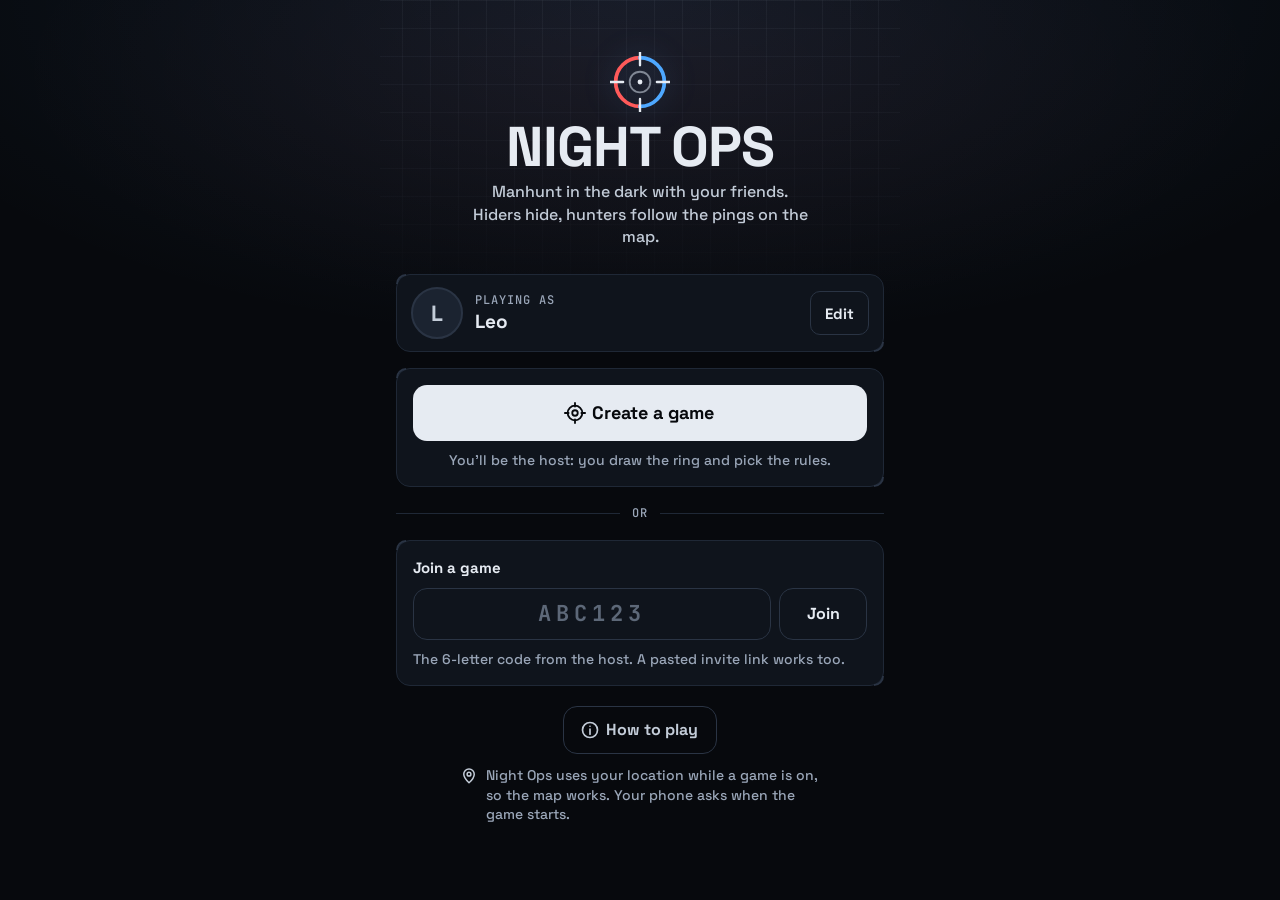
==== dev/preview.html @ f348c3eb "Night Ops: the website (first publish) Co-Authored-By: Claude Sonnet 5.5 <noreply@anthropic.com> Cla" ====
<!doctype html>
<html lang="en">
<head>
<meta charset="utf-8">
<meta http-equiv="Content-Security-Policy" content="default-src 'self'; script-src 'self'; style-src 'self'; img-src 'self' data: blob: https://tiles.openfreemap.org; connect-src 'self' https://*.supabase.co https://tiles.openfreemap.org; worker-src 'self' blob:; font-src 'self'; manifest-src 'self'; base-uri 'none'; form-action 'none'">
<meta name="viewport" content="width=device-width, initial-scale=1, viewport-fit=cover, interactive-widget=resizes-content">
<meta name="theme-color" content="#07090d">
<meta name="color-scheme" content="dark">
<meta name="format-detection" content="telephone=no">
<meta name="robots" content="noindex">
<title>Night Ops preview</title>
<link rel="icon" href="../icons/icon.svg" type="image/svg+xml">
<link rel="stylesheet" href="../vendor/maplibre-gl.css">
<link rel="stylesheet" href="../css/base.css">
<link rel="stylesheet" href="../css/home.css">
<link rel="stylesheet" href="../css/lobby.css">
<link rel="stylesheet" href="../css/ring.css">
<link rel="stylesheet" href="../css/game.css">
<link rel="stylesheet" href="../css/chat.css">
<link rel="stylesheet" href="../css/over.css">
<link rel="stylesheet" href="../css/map.css">
<script src="../config.js"></script>
<script src="../vendor/qrcode.js"></script>
<script type="module" src="preview.js"></script>
</head>
<body data-team="none">
<!-- Opens any screen with sample data and no server:
     preview.html?screen=game&as=hunter|hider|out&state=hunt|headstart|closing|paused|tagged|outside
     ?screen=lobby&host=1  ?screen=ring&host=1&ring=0  ?screen=reveal&as=hider  ?screen=over&as=hunter&state=hunters
     ?screen=home&code=WYKUSX   Add &tick=1 to make the clock run. -->
<div id="app"><p class="boot-line">Loading the preview...</p></div>
</body>
</html>
---- vendor/maplibre-gl.css ----
.maplibregl-map{font:12px/20px Helvetica Neue,Arial,Helvetica,sans-serif;overflow:hidden;position:relative;-webkit-tap-highlight-color:rgb(0 0 0/0);-webkit-touch-callout:none}.maplibregl-canvas{position:absolute;left:0;top:0}.maplibregl-map:fullscreen{width:100%;height:100%}.maplibregl-ctrl-group button.maplibregl-ctrl-compass{touch-action:none}.maplibregl-canvas-container.maplibregl-interactive,.maplibregl-ctrl-group button.maplibregl-ctrl-compass{cursor:grab;-webkit-user-select:none;-moz-user-select:none;user-select:none}.maplibregl-canvas-container.maplibregl-interactive.maplibregl-track-pointer{cursor:pointer}.maplibregl-canvas-container.maplibregl-interactive:active,.maplibregl-ctrl-group button.maplibregl-ctrl-compass:active{cursor:grabbing}.maplibregl-canvas-container.maplibregl-touch-zoom-rotate,.maplibregl-canvas-container.maplibregl-touch-zoom-rotate .maplibregl-canvas{touch-action:pan-x pan-y}.maplibregl-canvas-container.maplibregl-touch-drag-pan,.maplibregl-canvas-container.maplibregl-touch-drag-pan .maplibregl-canvas{touch-action:pinch-zoom}.maplibregl-canvas-container.maplibregl-touch-zoom-rotate.maplibregl-touch-drag-pan,.maplibregl-canvas-container.maplibregl-touch-zoom-rotate.maplibregl-touch-drag-pan .maplibregl-canvas{touch-action:none}.maplibregl-canvas-container.maplibregl-touch-drag-pan.maplibregl-cooperative-gestures,.maplibregl-canvas-container.maplibregl-touch-drag-pan.maplibregl-cooperative-gestures .maplibregl-canvas{touch-action:pan-x pan-y}.maplibregl-ctrl-bottom-left,.maplibregl-ctrl-bottom-right,.maplibregl-ctrl-top-left,.maplibregl-ctrl-top-right{position:absolute;pointer-events:none;z-index:2}.maplibregl-ctrl-top-left{top:0;left:0}.maplibregl-ctrl-top-right{top:0;right:0}.maplibregl-ctrl-bottom-left{bottom:0;left:0}.maplibregl-ctrl-bottom-right{right:0;bottom:0}.maplibregl-ctrl{clear:both;pointer-events:auto;transform:translate(0)}.maplibregl-ctrl-top-left .maplibregl-ctrl{margin:10px 0 0 10px;float:left}.maplibregl-ctrl-top-right .maplibregl-ctrl{margin:10px 10px 0 0;float:right}.maplibregl-ctrl-bottom-left .maplibregl-ctrl{margin:0 0 10px 10px;float:left}.maplibregl-ctrl-bottom-right .maplibregl-ctrl{margin:0 10px 10px 0;float:right}.maplibregl-ctrl-group{border-radius:4px;background:#fff}.maplibregl-ctrl-group:not(:empty){box-shadow:0 0 0 2px rgba(0,0,0,.1)}.maplibregl-ctrl-group button{width:29px;height:29px;display:block;padding:0;outline:none;border:0;box-sizing:border-box;background-color:transparent;cursor:pointer}.maplibregl-ctrl button{-webkit-user-select:none;-moz-user-select:none;user-select:none}.maplibregl-ctrl-group button+button{border-top:1px solid #ddd}.maplibregl-ctrl button .maplibregl-ctrl-icon{display:block;width:100%;height:100%;background-repeat:no-repeat;background-position:50%}@media(forced-colors:active){.maplibregl-ctrl-group:not(:empty){box-shadow:0 0 0 2px ButtonText}.maplibregl-ctrl-icon{background-color:transparent}.maplibregl-ctrl-group button+button{border-top:1px solid buttontext}}.maplibregl-ctrl button::-moz-focus-inner{border:0;padding:0}.maplibregl-ctrl-attrib-button:focus,.maplibregl-ctrl-group button:focus{box-shadow:0 0 2px 2px #0096ff}.maplibregl-ctrl button:disabled{cursor:not-allowed}.maplibregl-ctrl button:disabled .maplibregl-ctrl-icon{opacity:.25}@media(hover:hover){.maplibregl-ctrl button:not(:disabled):hover{background-color:rgba(0,0,0,.05)}}.maplibregl-ctrl button:not(:disabled):active{background-color:rgba(0,0,0,.05)}.maplibregl-ctrl-group button:focus:focus-visible{box-shadow:0 0 2px 2px #0096ff}.maplibregl-ctrl-group button:focus:not(:focus-visible){box-shadow:none}.maplibregl-ctrl-group button:focus:first-child{border-radius:4px 4px 0 0}.maplibregl-ctrl-group button:focus:last-child{border-radius:0 0 4px 4px}.maplibregl-ctrl-group button:focus:only-child{border-radius:inherit}.maplibregl-ctrl button.maplibregl-ctrl-zoom-out .maplibregl-ctrl-icon{background-image:url("data:image/svg+xml;charset=utf-8,%3Csvg xmlns='http://www.w3.org/2000/svg' width='29' height='29' viewBox='0 0 29 29' fill='%23333'%3E %3Cpath d='M10 13c-.75 0-1.5.75-1.5 1.5S9.25 16 10 16h9c.75 0 1.5-.75 1.5-1.5S19.75 13 19 13z'/%3E %3C/svg%3E")}.maplibregl-ctrl button.maplibregl-ctrl-zoom-in .maplibregl-ctrl-icon{background-image:url("data:image/svg+xml;charset=utf-8,%3Csvg xmlns='http://www.w3.org/2000/svg' width='29' height='29' viewBox='0 0 29 29' fill='%23333'%3E %3Cpath d='M14.5 8.5c-.75 0-1.5.75-1.5 1.5v3h-3c-.75 0-1.5.75-1.5 1.5S9.25 16 10 16h3v3c0 .75.75 1.5 1.5 1.5S16 19.75 16 19v-3h3c.75 0 1.5-.75 1.5-1.5S19.75 13 19 13h-3v-3c0-.75-.75-1.5-1.5-1.5'/%3E %3C/svg%3E")}@media(forced-colors:active){.maplibregl-ctrl button.maplibregl-ctrl-zoom-out .maplibregl-ctrl-icon{background-image:url("data:image/svg+xml;charset=utf-8,%3Csvg xmlns='http://www.w3.org/2000/svg' width='29' height='29' viewBox='0 0 29 29' fill='%23fff'%3E %3Cpath d='M10 13c-.75 0-1.5.75-1.5 1.5S9.25 16 10 16h9c.75 0 1.5-.75 1.5-1.5S19.75 13 19 13z'/%3E %3C/svg%3E")}.maplibregl-ctrl button.maplibregl-ctrl-zoom-in .maplibregl-ctrl-icon{background-image:url("data:image/svg+xml;charset=utf-8,%3Csvg xmlns='http://www.w3.org/2000/svg' width='29' height='29' viewBox='0 0 29 29' fill='%23fff'%3E %3Cpath d='M14.5 8.5c-.75 0-1.5.75-1.5 1.5v3h-3c-.75 0-1.5.75-1.5 1.5S9.25 16 10 16h3v3c0 .75.75 1.5 1.5 1.5S16 19.75 16 19v-3h3c.75 0 1.5-.75 1.5-1.5S19.75 13 19 13h-3v-3c0-.75-.75-1.5-1.5-1.5'/%3E %3C/svg%3E")}}@media(forced-colors:active) and (prefers-color-scheme:light){.maplibregl-ctrl button.maplibregl-ctrl-zoom-out .maplibregl-ctrl-icon{background-image:url("data:image/svg+xml;charset=utf-8,%3Csvg xmlns='http://www.w3.org/2000/svg' width='29' height='29' viewBox='0 0 29 29' fill='%23000'%3E %3Cpath d='M10 13c-.75 0-1.5.75-1.5 1.5S9.25 16 10 16h9c.75 0 1.5-.75 1.5-1.5S19.75 13 19 13z'/%3E %3C/svg%3E")}.maplibregl-ctrl button.maplibregl-ctrl-zoom-in .maplibregl-ctrl-icon{background-image:url("data:image/svg+xml;charset=utf-8,%3Csvg xmlns='http://www.w3.org/2000/svg' width='29' height='29' viewBox='0 0 29 29' fill='%23000'%3E %3Cpath d='M14.5 8.5c-.75 0-1.5.75-1.5 1.5v3h-3c-.75 0-1.5.75-1.5 1.5S9.25 16 10 16h3v3c0 .75.75 1.5 1.5 1.5S16 19.75 16 19v-3h3c.75 0 1.5-.75 1.5-1.5S19.75 13 19 13h-3v-3c0-.75-.75-1.5-1.5-1.5'/%3E %3C/svg%3E")}}.maplibregl-ctrl button.maplibregl-ctrl-fullscreen .maplibregl-ctrl-icon{background-image:url("data:image/svg+xml;charset=utf-8,%3Csvg xmlns='http://www.w3.org/2000/svg' width='29' height='29' viewBox='0 0 29 29' fill='%23333'%3E %3Cpath d='M24 16v5.5c0 1.75-.75 2.5-2.5 2.5H16v-1l3-1.5-4-5.5 1-1 5.5 4 1.5-3zM6 16l1.5 3 5.5-4 1 1-4 5.5 3 1.5v1H7.5C5.75 24 5 23.25 5 21.5V16zm7-11v1l-3 1.5 4 5.5-1 1-5.5-4L6 13H5V7.5C5 5.75 5.75 5 7.5 5zm11 2.5c0-1.75-.75-2.5-2.5-2.5H16v1l3 1.5-4 5.5 1 1 5.5-4 1.5 3h1z'/%3E %3C/svg%3E")}.maplibregl-ctrl button.maplibregl-ctrl-shrink .maplibregl-ctrl-icon{background-image:url("data:image/svg+xml;charset=utf-8,%3Csvg xmlns='http://www.w3.org/2000/svg' width='29' height='29' viewBox='0 0 29 29'%3E %3Cpath d='M18.5 16c-1.75 0-2.5.75-2.5 2.5V24h1l1.5-3 5.5 4 1-1-4-5.5 3-1.5v-1zM13 18.5c0-1.75-.75-2.5-2.5-2.5H5v1l3 1.5L4 24l1 1 5.5-4 1.5 3h1zm3-8c0 1.75.75 2.5 2.5 2.5H24v-1l-3-1.5L25 5l-1-1-5.5 4L17 5h-1zM10.5 13c1.75 0 2.5-.75 2.5-2.5V5h-1l-1.5 3L5 4 4 5l4 5.5L5 12v1z'/%3E %3C/svg%3E")}@media(forced-colors:active){.maplibregl-ctrl button.maplibregl-ctrl-fullscreen .maplibregl-ctrl-icon{background-image:url("data:image/svg+xml;charset=utf-8,%3Csvg xmlns='http://www.w3.org/2000/svg' width='29' height='29' viewBox='0 0 29 29' fill='%23fff'%3E %3Cpath d='M24 16v5.5c0 1.75-.75 2.5-2.5 2.5H16v-1l3-1.5-4-5.5 1-1 5.5 4 1.5-3zM6 16l1.5 3 5.5-4 1 1-4 5.5 3 1.5v1H7.5C5.75 24 5 23.25 5 21.5V16zm7-11v1l-3 1.5 4 5.5-1 1-5.5-4L6 13H5V7.5C5 5.75 5.75 5 7.5 5zm11 2.5c0-1.75-.75-2.5-2.5-2.5H16v1l3 1.5-4 5.5 1 1 5.5-4 1.5 3h1z'/%3E %3C/svg%3E")}.maplibregl-ctrl button.maplibregl-ctrl-shrink .maplibregl-ctrl-icon{background-image:url("data:image/svg+xml;charset=utf-8,%3Csvg xmlns='http://www.w3.org/2000/svg' width='29' height='29' viewBox='0 0 29 29' fill='%23fff'%3E %3Cpath d='M18.5 16c-1.75 0-2.5.75-2.5 2.5V24h1l1.5-3 5.5 4 1-1-4-5.5 3-1.5v-1zM13 18.5c0-1.75-.75-2.5-2.5-2.5H5v1l3 1.5L4 24l1 1 5.5-4 1.5 3h1zm3-8c0 1.75.75 2.5 2.5 2.5H24v-1l-3-1.5L25 5l-1-1-5.5 4L17 5h-1zM10.5 13c1.75 0 2.5-.75 2.5-2.5V5h-1l-1.5 3L5 4 4 5l4 5.5L5 12v1z'/%3E %3C/svg%3E")}}@media(forced-colors:active) and (prefers-color-scheme:light){.maplibregl-ctrl button.maplibregl-ctrl-fullscreen .maplibregl-ctrl-icon{background-image:url("data:image/svg+xml;charset=utf-8,%3Csvg xmlns='http://www.w3.org/2000/svg' width='29' height='29' viewBox='0 0 29 29' fill='%23000'%3E %3Cpath d='M24 16v5.5c0 1.75-.75 2.5-2.5 2.5H16v-1l3-1.5-4-5.5 1-1 5.5 4 1.5-3zM6 16l1.5 3 5.5-4 1 1-4 5.5 3 1.5v1H7.5C5.75 24 5 23.25 5 21.5V16zm7-11v1l-3 1.5 4 5.5-1 1-5.5-4L6 13H5V7.5C5 5.75 5.75 5 7.5 5zm11 2.5c0-1.75-.75-2.5-2.5-2.5H16v1l3 1.5-4 5.5 1 1 5.5-4 1.5 3h1z'/%3E %3C/svg%3E")}.maplibregl-ctrl button.maplibregl-ctrl-shrink .maplibregl-ctrl-icon{background-image:url("data:image/svg+xml;charset=utf-8,%3Csvg xmlns='http://www.w3.org/2000/svg' width='29' height='29' viewBox='0 0 29 29' fill='%23000'%3E %3Cpath d='M18.5 16c-1.75 0-2.5.75-2.5 2.5V24h1l1.5-3 5.5 4 1-1-4-5.5 3-1.5v-1zM13 18.5c0-1.75-.75-2.5-2.5-2.5H5v1l3 1.5L4 24l1 1 5.5-4 1.5 3h1zm3-8c0 1.75.75 2.5 2.5 2.5H24v-1l-3-1.5L25 5l-1-1-5.5 4L17 5h-1zM10.5 13c1.75 0 2.5-.75 2.5-2.5V5h-1l-1.5 3L5 4 4 5l4 5.5L5 12v1z'/%3E %3C/svg%3E")}}.maplibregl-ctrl button.maplibregl-ctrl-compass .maplibregl-ctrl-icon{background-image:url("data:image/svg+xml;charset=utf-8,%3Csvg xmlns='http://www.w3.org/2000/svg' width='29' height='29' viewBox='0 0 29 29' fill='%23333'%3E %3Cpath d='m10.5 14 4-8 4 8z'/%3E %3Cpath fill='%23ccc' d='m10.5 16 4 8 4-8z'/%3E %3C/svg%3E")}@media(forced-colors:active){.maplibregl-ctrl button.maplibregl-ctrl-compass .maplibregl-ctrl-icon{background-image:url("data:image/svg+xml;charset=utf-8,%3Csvg xmlns='http://www.w3.org/2000/svg' width='29' height='29' viewBox='0 0 29 29' fill='%23fff'%3E %3Cpath d='m10.5 14 4-8 4 8z'/%3E %3Cpath fill='%23ccc' d='m10.5 16 4 8 4-8z'/%3E %3C/svg%3E")}}@media(forced-colors:active) and (prefers-color-scheme:light){.maplibregl-ctrl button.maplibregl-ctrl-compass .maplibregl-ctrl-icon{background-image:url("data:image/svg+xml;charset=utf-8,%3Csvg xmlns='http://www.w3.org/2000/svg' width='29' height='29' viewBox='0 0 29 29' fill='%23000'%3E %3Cpath d='m10.5 14 4-8 4 8z'/%3E %3Cpath fill='%23ccc' d='m10.5 16 4 8 4-8z'/%3E %3C/svg%3E")}}.maplibregl-ctrl button.maplibregl-ctrl-globe .maplibregl-ctrl-icon{background-image:url("data:image/svg+xml;charset=utf-8,%3Csvg xmlns='http://www.w3.org/2000/svg' width='22' height='22' fill='none' viewBox='0 0 22 22' stroke='%23333'%3E %3Ccircle cx='11' cy='11' r='8.5'/%3E %3Cpath d='M17.5 11c0 4.819-3.02 8.5-6.5 8.5S4.5 15.819 4.5 11 7.52 2.5 11 2.5s6.5 3.681 6.5 8.5Z'/%3E %3Cpath d='M13.5 11c0 2.447-.331 4.64-.853 6.206-.262.785-.562 1.384-.872 1.777-.314.399-.58.517-.775.517-.195 0-.461-.118-.775-.517-.31-.393-.61-.992-.872-1.777C8.831 15.64 8.5 13.446 8.5 11c0-2.447.331-4.64.853-6.206.262-.785.562-1.384.872-1.777.314-.399.58-.517.775-.517.195 0 .461.118.775.517.31.393.61.992.872 1.777.522 1.565.853 3.76.853 6.206Z'/%3E %3Cpath d='M11 7.5c-1.909 0-3.622-.166-4.845-.428-.616-.132-1.08-.283-1.379-.434a1.333 1.333 0 0 1-.224-.138c.047-.038.12-.085.224-.138.299-.151.763-.302 1.379-.434C7.378 5.666 9.091 5.5 11 5.5c1.909 0 3.622.166 4.845.428.616.132 1.08.283 1.379.434.105.053.177.1.224.138-.047.038-.12.085-.224.138-.299.151-.763.302-1.379.434-1.223.262-2.936.428-4.845.428ZM4.486 6.436ZM11 16.5c-1.909 0-3.622-.166-4.845-.428-.616-.132-1.08-.283-1.379-.434a1.33 1.33 0 0 1-.224-.138 1.33 1.33 0 0 1 .224-.138c.299-.151.763-.302 1.379-.434C7.378 14.666 9.091 14.5 11 14.5c1.909 0 3.622.166 4.845.428.616.132 1.08.283 1.379.434.105.053.177.1.224.138a1.33 1.33 0 0 1-.224.138c-.299.151-.763.302-1.379.434-1.223.262-2.936.428-4.845.428Zm-6.514-1.064ZM11 12.5c-2.46 0-4.672-.222-6.255-.574-.796-.177-1.406-.38-1.805-.59a1.465 1.465 0 0 1-.39-.272.293.293 0 0 1-.047-.064.293.293 0 0 1 .048-.064c.066-.073.189-.167.389-.272.399-.21 1.009-.413 1.805-.59C6.328 9.722 8.54 9.5 11 9.5s4.672.222 6.256.574c.795.177 1.405.38 1.804.59.2.105.323.2.39.272a.33.33 0 0 1 .047.064.293.293 0 0 1-.048.064 1.435 1.435 0 0 1-.389.272c-.399.21-1.009.413-1.804.59-1.584.352-3.796.574-6.256.574Zm-8.501-1.51v.002-.002Zm0 .018v.002-.002Zm17.002.002v-.002.002Zm0-.018v-.002.002Z'/%3E %3C/svg%3E")}.maplibregl-ctrl button.maplibregl-ctrl-globe-enabled .maplibregl-ctrl-icon{background-image:url("data:image/svg+xml;charset=utf-8,%3Csvg xmlns='http://www.w3.org/2000/svg' width='22' height='22' fill='none' viewBox='0 0 22 22' stroke='%2333b5e5'%3E %3Ccircle cx='11' cy='11' r='8.5'/%3E %3Cpath d='M17.5 11c0 4.819-3.02 8.5-6.5 8.5S4.5 15.819 4.5 11 7.52 2.5 11 2.5s6.5 3.681 6.5 8.5Z'/%3E %3Cpath d='M13.5 11c0 2.447-.331 4.64-.853 6.206-.262.785-.562 1.384-.872 1.777-.314.399-.58.517-.775.517-.195 0-.461-.118-.775-.517-.31-.393-.61-.992-.872-1.777C8.831 15.64 8.5 13.446 8.5 11c0-2.447.331-4.64.853-6.206.262-.785.562-1.384.872-1.777.314-.399.58-.517.775-.517.195 0 .461.118.775.517.31.393.61.992.872 1.777.522 1.565.853 3.76.853 6.206Z'/%3E %3Cpath d='M11 7.5c-1.909 0-3.622-.166-4.845-.428-.616-.132-1.08-.283-1.379-.434a1.333 1.333 0 0 1-.224-.138c.047-.038.12-.085.224-.138.299-.151.763-.302 1.379-.434C7.378 5.666 9.091 5.5 11 5.5c1.909 0 3.622.166 4.845.428.616.132 1.08.283 1.379.434.105.053.177.1.224.138-.047.038-.12.085-.224.138-.299.151-.763.302-1.379.434-1.223.262-2.936.428-4.845.428ZM4.486 6.436ZM11 16.5c-1.909 0-3.622-.166-4.845-.428-.616-.132-1.08-.283-1.379-.434a1.33 1.33 0 0 1-.224-.138 1.33 1.33 0 0 1 .224-.138c.299-.151.763-.302 1.379-.434C7.378 14.666 9.091 14.5 11 14.5c1.909 0 3.622.166 4.845.428.616.132 1.08.283 1.379.434.105.053.177.1.224.138a1.33 1.33 0 0 1-.224.138c-.299.151-.763.302-1.379.434-1.223.262-2.936.428-4.845.428Zm-6.514-1.064ZM11 12.5c-2.46 0-4.672-.222-6.255-.574-.796-.177-1.406-.38-1.805-.59a1.465 1.465 0 0 1-.39-.272.293.293 0 0 1-.047-.064.293.293 0 0 1 .048-.064c.066-.073.189-.167.389-.272.399-.21 1.009-.413 1.805-.59C6.328 9.722 8.54 9.5 11 9.5s4.672.222 6.256.574c.795.177 1.405.38 1.804.59.2.105.323.2.39.272a.33.33 0 0 1 .047.064.293.293 0 0 1-.048.064 1.435 1.435 0 0 1-.389.272c-.399.21-1.009.413-1.804.59-1.584.352-3.796.574-6.256.574Zm-8.501-1.51v.002-.002Zm0 .018v.002-.002Zm17.002.002v-.002.002Zm0-.018v-.002.002Z'/%3E %3C/svg%3E")}.maplibregl-ctrl button.maplibregl-ctrl-terrain .maplibregl-ctrl-icon{background-image:url("data:image/svg+xml;charset=utf-8,%3Csvg xmlns='http://www.w3.org/2000/svg' width='22' height='22' viewBox='0 0 22 22' fill='%23333'%3E %3Cpath d='m1.754 13.406 4.453-4.851 3.09 3.09 3.281 3.277.969-.969-3.309-3.312 3.844-4.121 6.148 6.886h1.082v-.855l-7.207-8.07-4.84 5.187L6.169 6.57l-5.48 5.965v.871ZM.688 16.844h20.625v1.375H.688Zm0 0'/%3E %3C/svg%3E")}.maplibregl-ctrl button.maplibregl-ctrl-terrain-enabled .maplibregl-ctrl-icon{background-image:url("data:image/svg+xml;charset=utf-8,%3Csvg xmlns='http://www.w3.org/2000/svg' width='22' height='22' viewBox='0 0 22 22' fill='%2333b5e5'%3E %3Cpath d='m1.754 13.406 4.453-4.851 3.09 3.09 3.281 3.277.969-.969-3.309-3.312 3.844-4.121 6.148 6.886h1.082v-.855l-7.207-8.07-4.84 5.187L6.169 6.57l-5.48 5.965v.871ZM.688 16.844h20.625v1.375H.688Zm0 0'/%3E %3C/svg%3E")}.maplibregl-ctrl button.maplibregl-ctrl-geolocate .maplibregl-ctrl-icon{background-image:url("data:image/svg+xml;charset=utf-8,%3Csvg xmlns='http://www.w3.org/2000/svg' width='29' height='29' viewBox='0 0 20 20' fill='%23333'%3E %3Cpath d='M10 4C9 4 9 5 9 5v.1A5 5 0 0 0 5.1 9H5s-1 0-1 1 1 1 1 1h.1A5 5 0 0 0 9 14.9v.1s0 1 1 1 1-1 1-1v-.1a5 5 0 0 0 3.9-3.9h.1s1 0 1-1-1-1-1-1h-.1A5 5 0 0 0 11 5.1V5s0-1-1-1m0 2.5a3.5 3.5 0 1 1 0 7 3.5 3.5 0 1 1 0-7'/%3E %3Ccircle id='dot' cx='10' cy='10' r='2'/%3E %3Cpath id='stroke' d='m14 5 1 1-9 9-1-1z' display='none'/%3E %3C/svg%3E")}.maplibregl-ctrl button.maplibregl-ctrl-geolocate:disabled .maplibregl-ctrl-icon{background-image:url("data:image/svg+xml;charset=utf-8,%3Csvg xmlns='http://www.w3.org/2000/svg' width='29' height='29' viewBox='0 0 20 20' fill='%23aaa'%3E %3Cpath d='M10 4C9 4 9 5 9 5v.1A5 5 0 0 0 5.1 9H5s-1 0-1 1 1 1 1 1h.1A5 5 0 0 0 9 14.9v.1s0 1 1 1 1-1 1-1v-.1a5 5 0 0 0 3.9-3.9h.1s1 0 1-1-1-1-1-1h-.1A5 5 0 0 0 11 5.1V5s0-1-1-1m0 2.5a3.5 3.5 0 1 1 0 7 3.5 3.5 0 1 1 0-7'/%3E %3Ccircle id='dot' cx='10' cy='10' r='2'/%3E %3Cpath id='stroke' d='m14 5 1 1-9 9-1-1z' fill='%23f00'/%3E %3C/svg%3E")}.maplibregl-ctrl button.maplibregl-ctrl-geolocate.maplibregl-ctrl-geolocate-active .maplibregl-ctrl-icon{background-image:url("data:image/svg+xml;charset=utf-8,%3Csvg xmlns='http://www.w3.org/2000/svg' width='29' height='29' viewBox='0 0 20 20' fill='%2333b5e5'%3E %3Cpath d='M10 4C9 4 9 5 9 5v.1A5 5 0 0 0 5.1 9H5s-1 0-1 1 1 1 1 1h.1A5 5 0 0 0 9 14.9v.1s0 1 1 1 1-1 1-1v-.1a5 5 0 0 0 3.9-3.9h.1s1 0 1-1-1-1-1-1h-.1A5 5 0 0 0 11 5.1V5s0-1-1-1m0 2.5a3.5 3.5 0 1 1 0 7 3.5 3.5 0 1 1 0-7'/%3E %3Ccircle id='dot' cx='10' cy='10' r='2'/%3E %3Cpath id='stroke' d='m14 5 1 1-9 9-1-1z' display='none'/%3E %3C/svg%3E")}.maplibregl-ctrl button.maplibregl-ctrl-geolocate.maplibregl-ctrl-geolocate-active-error .maplibregl-ctrl-icon{background-image:url("data:image/svg+xml;charset=utf-8,%3Csvg xmlns='http://www.w3.org/2000/svg' width='29' height='29' viewBox='0 0 20 20' fill='%23e58978'%3E %3Cpath d='M10 4C9 4 9 5 9 5v.1A5 5 0 0 0 5.1 9H5s-1 0-1 1 1 1 1 1h.1A5 5 0 0 0 9 14.9v.1s0 1 1 1 1-1 1-1v-.1a5 5 0 0 0 3.9-3.9h.1s1 0 1-1-1-1-1-1h-.1A5 5 0 0 0 11 5.1V5s0-1-1-1m0 2.5a3.5 3.5 0 1 1 0 7 3.5 3.5 0 1 1 0-7'/%3E %3Ccircle id='dot' cx='10' cy='10' r='2'/%3E %3Cpath id='stroke' d='m14 5 1 1-9 9-1-1z' display='none'/%3E %3C/svg%3E")}.maplibregl-ctrl button.maplibregl-ctrl-geolocate.maplibregl-ctrl-geolocate-background .maplibregl-ctrl-icon{background-image:url("data:image/svg+xml;charset=utf-8,%3Csvg xmlns='http://www.w3.org/2000/svg' width='29' height='29' viewBox='0 0 20 20' fill='%2333b5e5'%3E %3Cpath d='M10 4C9 4 9 5 9 5v.1A5 5 0 0 0 5.1 9H5s-1 0-1 1 1 1 1 1h.1A5 5 0 0 0 9 14.9v.1s0 1 1 1 1-1 1-1v-.1a5 5 0 0 0 3.9-3.9h.1s1 0 1-1-1-1-1-1h-.1A5 5 0 0 0 11 5.1V5s0-1-1-1m0 2.5a3.5 3.5 0 1 1 0 7 3.5 3.5 0 1 1 0-7'/%3E %3Ccircle id='dot' cx='10' cy='10' r='2' display='none'/%3E %3Cpath id='stroke' d='m14 5 1 1-9 9-1-1z' display='none'/%3E %3C/svg%3E")}.maplibregl-ctrl button.maplibregl-ctrl-geolocate.maplibregl-ctrl-geolocate-background-error .maplibregl-ctrl-icon{background-image:url("data:image/svg+xml;charset=utf-8,%3Csvg xmlns='http://www.w3.org/2000/svg' width='29' height='29' viewBox='0 0 20 20' fill='%23e54e33'%3E %3Cpath d='M10 4C9 4 9 5 9 5v.1A5 5 0 0 0 5.1 9H5s-1 0-1 1 1 1 1 1h.1A5 5 0 0 0 9 14.9v.1s0 1 1 1 1-1 1-1v-.1a5 5 0 0 0 3.9-3.9h.1s1 0 1-1-1-1-1-1h-.1A5 5 0 0 0 11 5.1V5s0-1-1-1m0 2.5a3.5 3.5 0 1 1 0 7 3.5 3.5 0 1 1 0-7'/%3E %3Ccircle id='dot' cx='10' cy='10' r='2' display='none'/%3E %3Cpath id='stroke' d='m14 5 1 1-9 9-1-1z' display='none'/%3E %3C/svg%3E")}.maplibregl-ctrl button.maplibregl-ctrl-geolocate.maplibregl-ctrl-geolocate-waiting .maplibregl-ctrl-icon{animation:maplibregl-spin 2s linear infinite}@media(forced-colors:active){.maplibregl-ctrl button.maplibregl-ctrl-geolocate .maplibregl-ctrl-icon{background-image:url("data:image/svg+xml;charset=utf-8,%3Csvg xmlns='http://www.w3.org/2000/svg' width='29' height='29' viewBox='0 0 20 20' fill='%23fff'%3E %3Cpath d='M10 4C9 4 9 5 9 5v.1A5 5 0 0 0 5.1 9H5s-1 0-1 1 1 1 1 1h.1A5 5 0 0 0 9 14.9v.1s0 1 1 1 1-1 1-1v-.1a5 5 0 0 0 3.9-3.9h.1s1 0 1-1-1-1-1-1h-.1A5 5 0 0 0 11 5.1V5s0-1-1-1m0 2.5a3.5 3.5 0 1 1 0 7 3.5 3.5 0 1 1 0-7'/%3E %3Ccircle id='dot' cx='10' cy='10' r='2'/%3E %3Cpath id='stroke' d='m14 5 1 1-9 9-1-1z' display='none'/%3E %3C/svg%3E")}.maplibregl-ctrl button.maplibregl-ctrl-geolocate:disabled .maplibregl-ctrl-icon{background-image:url("data:image/svg+xml;charset=utf-8,%3Csvg xmlns='http://www.w3.org/2000/svg' width='29' height='29' viewBox='0 0 20 20' fill='%23999'%3E %3Cpath d='M10 4C9 4 9 5 9 5v.1A5 5 0 0 0 5.1 9H5s-1 0-1 1 1 1 1 1h.1A5 5 0 0 0 9 14.9v.1s0 1 1 1 1-1 1-1v-.1a5 5 0 0 0 3.9-3.9h.1s1 0 1-1-1-1-1-1h-.1A5 5 0 0 0 11 5.1V5s0-1-1-1m0 2.5a3.5 3.5 0 1 1 0 7 3.5 3.5 0 1 1 0-7'/%3E %3Ccircle id='dot' cx='10' cy='10' r='2'/%3E %3Cpath id='stroke' d='m14 5 1 1-9 9-1-1z' fill='%23f00'/%3E %3C/svg%3E")}.maplibregl-ctrl button.maplibregl-ctrl-geolocate.maplibregl-ctrl-geolocate-active .maplibregl-ctrl-icon{background-image:url("data:image/svg+xml;charset=utf-8,%3Csvg xmlns='http://www.w3.org/2000/svg' width='29' height='29' viewBox='0 0 20 20' fill='%2333b5e5'%3E %3Cpath d='M10 4C9 4 9 5 9 5v.1A5 5 0 0 0 5.1 9H5s-1 0-1 1 1 1 1 1h.1A5 5 0 0 0 9 14.9v.1s0 1 1 1 1-1 1-1v-.1a5 5 0 0 0 3.9-3.9h.1s1 0 1-1-1-1-1-1h-.1A5 5 0 0 0 11 5.1V5s0-1-1-1m0 2.5a3.5 3.5 0 1 1 0 7 3.5 3.5 0 1 1 0-7'/%3E %3Ccircle id='dot' cx='10' cy='10' r='2'/%3E %3Cpath id='stroke' d='m14 5 1 1-9 9-1-1z' display='none'/%3E %3C/svg%3E")}.maplibregl-ctrl button.maplibregl-ctrl-geolocate.maplibregl-ctrl-geolocate-active-error .maplibregl-ctrl-icon{background-image:url("data:image/svg+xml;charset=utf-8,%3Csvg xmlns='http://www.w3.org/2000/svg' width='29' height='29' viewBox='0 0 20 20' fill='%23e58978'%3E %3Cpath d='M10 4C9 4 9 5 9 5v.1A5 5 0 0 0 5.1 9H5s-1 0-1 1 1 1 1 1h.1A5 5 0 0 0 9 14.9v.1s0 1 1 1 1-1 1-1v-.1a5 5 0 0 0 3.9-3.9h.1s1 0 1-1-1-1-1-1h-.1A5 5 0 0 0 11 5.1V5s0-1-1-1m0 2.5a3.5 3.5 0 1 1 0 7 3.5 3.5 0 1 1 0-7'/%3E %3Ccircle id='dot' cx='10' cy='10' r='2'/%3E %3Cpath id='stroke' d='m14 5 1 1-9 9-1-1z' display='none'/%3E %3C/svg%3E")}.maplibregl-ctrl button.maplibregl-ctrl-geolocate.maplibregl-ctrl-geolocate-background .maplibregl-ctrl-icon{background-image:url("data:image/svg+xml;charset=utf-8,%3Csvg xmlns='http://www.w3.org/2000/svg' width='29' height='29' viewBox='0 0 20 20' fill='%2333b5e5'%3E %3Cpath d='M10 4C9 4 9 5 9 5v.1A5 5 0 0 0 5.1 9H5s-1 0-1 1 1 1 1 1h.1A5 5 0 0 0 9 14.9v.1s0 1 1 1 1-1 1-1v-.1a5 5 0 0 0 3.9-3.9h.1s1 0 1-1-1-1-1-1h-.1A5 5 0 0 0 11 5.1V5s0-1-1-1m0 2.5a3.5 3.5 0 1 1 0 7 3.5 3.5 0 1 1 0-7'/%3E %3Ccircle id='dot' cx='10' cy='10' r='2' display='none'/%3E %3Cpath id='stroke' d='m14 5 1 1-9 9-1-1z' display='none'/%3E %3C/svg%3E")}.maplibregl-ctrl button.maplibregl-ctrl-geolocate.maplibregl-ctrl-geolocate-background-error .maplibregl-ctrl-icon{background-image:url("data:image/svg+xml;charset=utf-8,%3Csvg xmlns='http://www.w3.org/2000/svg' width='29' height='29' viewBox='0 0 20 20' fill='%23e54e33'%3E %3Cpath d='M10 4C9 4 9 5 9 5v.1A5 5 0 0 0 5.1 9H5s-1 0-1 1 1 1 1 1h.1A5 5 0 0 0 9 14.9v.1s0 1 1 1 1-1 1-1v-.1a5 5 0 0 0 3.9-3.9h.1s1 0 1-1-1-1-1-1h-.1A5 5 0 0 0 11 5.1V5s0-1-1-1m0 2.5a3.5 3.5 0 1 1 0 7 3.5 3.5 0 1 1 0-7'/%3E %3Ccircle id='dot' cx='10' cy='10' r='2' display='none'/%3E %3Cpath id='stroke' d='m14 5 1 1-9 9-1-1z' display='none'/%3E %3C/svg%3E")}}@media(forced-colors:active) and (prefers-color-scheme:light){.maplibregl-ctrl button.maplibregl-ctrl-geolocate .maplibregl-ctrl-icon{background-image:url("data:image/svg+xml;charset=utf-8,%3Csvg xmlns='http://www.w3.org/2000/svg' width='29' height='29' viewBox='0 0 20 20' fill='%23000'%3E %3Cpath d='M10 4C9 4 9 5 9 5v.1A5 5 0 0 0 5.1 9H5s-1 0-1 1 1 1 1 1h.1A5 5 0 0 0 9 14.9v.1s0 1 1 1 1-1 1-1v-.1a5 5 0 0 0 3.9-3.9h.1s1 0 1-1-1-1-1-1h-.1A5 5 0 0 0 11 5.1V5s0-1-1-1m0 2.5a3.5 3.5 0 1 1 0 7 3.5 3.5 0 1 1 0-7'/%3E %3Ccircle id='dot' cx='10' cy='10' r='2'/%3E %3Cpath id='stroke' d='m14 5 1 1-9 9-1-1z' display='none'/%3E %3C/svg%3E")}.maplibregl-ctrl button.maplibregl-ctrl-geolocate:disabled .maplibregl-ctrl-icon{background-image:url("data:image/svg+xml;charset=utf-8,%3Csvg xmlns='http://www.w3.org/2000/svg' width='29' height='29' viewBox='0 0 20 20' fill='%23666'%3E %3Cpath d='M10 4C9 4 9 5 9 5v.1A5 5 0 0 0 5.1 9H5s-1 0-1 1 1 1 1 1h.1A5 5 0 0 0 9 14.9v.1s0 1 1 1 1-1 1-1v-.1a5 5 0 0 0 3.9-3.9h.1s1 0 1-1-1-1-1-1h-.1A5 5 0 0 0 11 5.1V5s0-1-1-1m0 2.5a3.5 3.5 0 1 1 0 7 3.5 3.5 0 1 1 0-7'/%3E %3Ccircle id='dot' cx='10' cy='10' r='2'/%3E %3Cpath id='stroke' d='m14 5 1 1-9 9-1-1z' fill='%23f00'/%3E %3C/svg%3E")}}@keyframes maplibregl-spin{0%{transform:rotate(0deg)}to{transform:rotate(1turn)}}a.maplibregl-ctrl-logo{width:88px;height:23px;margin:0 0 -4px -4px;display:block;background-repeat:no-repeat;cursor:pointer;overflow:hidden;background-image:url("data:image/svg+xml;charset=utf-8,%3Csvg xmlns='http://www.w3.org/2000/svg' width='88' height='23' fill='none'%3E %3Cpath fill='%23000' fill-opacity='.4' fill-rule='evenodd' d='M17.408 16.796h-1.827l2.501-12.095h.198l3.324 6.533.988 2.19.988-2.19 3.258-6.533h.181l2.6 12.095h-1.81l-1.218-5.644-.362-1.71-.658 1.71-2.929 5.644h-.098l-2.914-5.644-.757-1.71-.345 1.71zm1.958-3.42-.726 3.663a1.255 1.255 0 0 1-1.232 1.011h-1.827a1.255 1.255 0 0 1-1.229-1.509l2.501-12.095a1.255 1.255 0 0 1 1.23-1.001h.197a1.25 1.25 0 0 1 1.12.685l3.19 6.273 3.125-6.263a1.25 1.25 0 0 1 1.123-.695h.181a1.255 1.255 0 0 1 1.227.991l1.443 6.71a5 5 0 0 1 .314-.787l.009-.016a4.6 4.6 0 0 1 1.777-1.887c.782-.46 1.668-.667 2.611-.667a4.6 4.6 0 0 1 1.7.32l.306.134c.21-.16.474-.256.759-.256h1.694a1.255 1.255 0 0 1 1.212.925 1.255 1.255 0 0 1 1.212-.925h1.711c.284 0 .545.094.755.252.613-.3 1.312-.45 2.075-.45 1.356 0 2.557.445 3.482 1.4q.47.48.763 1.064V4.701a1.255 1.255 0 0 1 1.255-1.255h1.86A1.255 1.255 0 0 1 54.44 4.7v9.194h2.217c.19 0 .37.043.532.118v-4.77c0-.356.147-.678.385-.906a2.42 2.42 0 0 1-.682-1.71c0-.665.267-1.253.735-1.7a2.45 2.45 0 0 1 1.722-.674 2.43 2.43 0 0 1 1.705.675q.318.302.504.683V4.7a1.255 1.255 0 0 1 1.255-1.255h1.744A1.255 1.255 0 0 1 65.812 4.7v3.335a4.8 4.8 0 0 1 1.526-.246c.938 0 1.817.214 2.59.69a4.47 4.47 0 0 1 1.67 1.743v-.98a1.255 1.255 0 0 1 1.256-1.256h1.777c.233 0 .451.064.639.174a3.4 3.4 0 0 1 1.567-.372c.346 0 .861.02 1.285.232a1.25 1.25 0 0 1 .689 1.004 4.7 4.7 0 0 1 .853-.588c.795-.44 1.675-.647 2.61-.647 1.385 0 2.65.39 3.525 1.396.836.938 1.168 2.173 1.168 3.528q-.001.515-.056 1.051a1.255 1.255 0 0 1-.947 1.09l.408.952a1.255 1.255 0 0 1-.477 1.552c-.418.268-.92.463-1.458.612-.613.171-1.304.244-2.049.244-1.06 0-2.043-.207-2.886-.698l-.015-.008c-.798-.48-1.419-1.135-1.818-1.963l-.004-.008a5.8 5.8 0 0 1-.548-2.512q0-.429.053-.843a1.3 1.3 0 0 1-.333-.086l-.166-.004c-.223 0-.426.062-.643.228-.03.024-.142.139-.142.59v3.883a1.255 1.255 0 0 1-1.256 1.256h-1.777a1.255 1.255 0 0 1-1.256-1.256V15.69l-.032.057a4.8 4.8 0 0 1-1.86 1.833 5.04 5.04 0 0 1-2.484.634 4.5 4.5 0 0 1-1.935-.424 1.25 1.25 0 0 1-.764.258h-1.71a1.255 1.255 0 0 1-1.256-1.255V7.687a2.4 2.4 0 0 1-.428.625c.253.23.412.561.412.93v7.553a1.255 1.255 0 0 1-1.256 1.255h-1.843a1.25 1.25 0 0 1-.894-.373c-.228.23-.544.373-.894.373H51.32a1.255 1.255 0 0 1-1.256-1.255v-1.251l-.061.117a4.7 4.7 0 0 1-1.782 1.884 4.77 4.77 0 0 1-2.485.67 5.6 5.6 0 0 1-1.485-.188l.009 2.764a1.255 1.255 0 0 1-1.255 1.259h-1.729a1.255 1.255 0 0 1-1.255-1.255v-3.537a1.255 1.255 0 0 1-1.167.793h-1.679a1.25 1.25 0 0 1-.77-.263 4.5 4.5 0 0 1-1.945.429c-.885 0-1.724-.21-2.495-.632l-.017-.01a5 5 0 0 1-1.081-.836 1.255 1.255 0 0 1-1.254 1.312h-1.81a1.255 1.255 0 0 1-1.228-.99l-.782-3.625-2.044 3.939a1.25 1.25 0 0 1-1.115.676h-.098a1.25 1.25 0 0 1-1.116-.68l-2.061-3.994zM35.92 16.63l.207-.114.223-.15q.493-.356.735-.785l.061-.118.033 1.332h1.678V9.242h-1.694l-.033 1.267q-.133-.329-.526-.658l-.032-.028a3.2 3.2 0 0 0-.668-.428l-.27-.12a3.3 3.3 0 0 0-1.235-.23q-1.136-.001-1.974.493a3.36 3.36 0 0 0-1.3 1.382q-.445.89-.444 2.074 0 1.2.51 2.107a3.8 3.8 0 0 0 1.382 1.381 3.9 3.9 0 0 0 1.893.477q.795 0 1.455-.33zm-2.789-5.38q-.576.675-.575 1.762 0 1.102.559 1.794.576.675 1.645.675a2.25 2.25 0 0 0 .934-.19 2.2 2.2 0 0 0 .468-.29l.178-.161a2.2 2.2 0 0 0 .397-.561q.244-.5.244-1.15v-.115q0-.708-.296-1.267l-.043-.077a2.2 2.2 0 0 0-.633-.709l-.13-.086-.047-.028a2.1 2.1 0 0 0-1.073-.285q-1.052 0-1.629.692zm2.316 2.706c.163-.17.28-.407.28-.83v-.114c0-.292-.06-.508-.15-.68a.96.96 0 0 0-.353-.389.85.85 0 0 0-.464-.127c-.4 0-.56.114-.664.239l-.01.012c-.148.174-.275.45-.275.945 0 .506.122.801.27.99.097.11.266.224.68.224.303 0 .504-.09.687-.269zm7.545 1.705a2.6 2.6 0 0 0 .331.423q.319.33.755.548l.173.074q.65.255 1.49.255 1.02 0 1.844-.493a3.45 3.45 0 0 0 1.316-1.4q.493-.904.493-2.089 0-1.909-.988-2.913-.988-1.02-2.584-1.02-.898 0-1.575.347a3 3 0 0 0-.415.262l-.199.166a3.4 3.4 0 0 0-.64.82V9.242h-1.712v11.553h1.729l-.017-5.134zm.53-1.138q.206.29.48.5l.155.11.053.034q.51.296 1.119.297 1.07 0 1.645-.675.577-.69.576-1.762 0-1.119-.576-1.777-.558-.675-1.645-.675-.435 0-.835.16a2 2 0 0 0-.284.136 2 2 0 0 0-.363.254 2.2 2.2 0 0 0-.46.569l-.082.162a2.6 2.6 0 0 0-.213 1.072v.115q0 .707.296 1.267l.135.211zm.964-.818a1.1 1.1 0 0 0 .367.385.94.94 0 0 0 .476.118c.423 0 .59-.117.687-.23.159-.194.28-.478.28-.95 0-.53-.133-.8-.266-.952l-.021-.025c-.078-.094-.231-.221-.68-.221a1 1 0 0 0-.503.135l-.012.007a.86.86 0 0 0-.335.343c-.073.133-.132.324-.132.614v.115a1.4 1.4 0 0 0 .14.66zm15.7-6.222q.347-.346.346-.856a1.05 1.05 0 0 0-.345-.79 1.18 1.18 0 0 0-.84-.329q-.51 0-.855.33a1.05 1.05 0 0 0-.346.79q0 .51.346.855.345.346.856.346.51 0 .839-.346zm4.337 9.314.033-1.332q.191.403.59.747l.098.081a4 4 0 0 0 .316.224l.223.122a3.2 3.2 0 0 0 1.44.322 3.8 3.8 0 0 0 1.875-.477 3.5 3.5 0 0 0 1.382-1.366q.527-.89.526-2.09 0-1.184-.444-2.073a3.24 3.24 0 0 0-1.283-1.399q-.823-.51-1.942-.51a3.5 3.5 0 0 0-1.527.344l-.086.043-.165.09a3 3 0 0 0-.33.214q-.432.315-.656.707a2 2 0 0 0-.099.198l.082-1.283V4.701h-1.744v12.095zm.473-2.509a2.5 2.5 0 0 0 .566.7q.117.098.245.18l.144.08a2.1 2.1 0 0 0 .975.232q1.07 0 1.645-.675.576-.69.576-1.778 0-1.102-.576-1.777-.56-.691-1.645-.692a2.2 2.2 0 0 0-1.015.235q-.22.113-.415.282l-.15.142a2.1 2.1 0 0 0-.42.594q-.223.479-.223 1.1v.115q0 .705.293 1.26zm2.616-.293c.157-.191.28-.479.28-.967 0-.51-.13-.79-.276-.961l-.021-.026c-.082-.1-.232-.225-.67-.225a.87.87 0 0 0-.681.279l-.012.011c-.154.155-.274.38-.274.807v.115c0 .285.057.499.144.669a1.1 1.1 0 0 0 .367.405c.137.082.28.123.455.123.423 0 .59-.118.686-.23zm8.266-3.013q.345-.13.724-.14l.069-.002q.493 0 .642.099l.247-1.794q-.196-.099-.717-.099a2.3 2.3 0 0 0-.545.063 2 2 0 0 0-.411.148 2.2 2.2 0 0 0-.4.249 2.5 2.5 0 0 0-.485.499 2.7 2.7 0 0 0-.32.581l-.05.137v-1.48h-1.778v7.553h1.777v-3.884q0-.546.159-.943a1.5 1.5 0 0 1 .466-.636 2.5 2.5 0 0 1 .399-.253 2 2 0 0 1 .224-.099zm9.784 2.656.05-.922q0-1.743-.856-2.698-.838-.97-2.584-.97-1.119-.001-2.007.493a3.46 3.46 0 0 0-1.4 1.382q-.493.906-.493 2.106 0 1.07.428 1.975.428.89 1.332 1.432.906.526 2.255.526.973 0 1.668-.185l.044-.012.135-.04q.613-.184.984-.421l-.542-1.267q-.3.162-.642.274l-.297.087q-.51.131-1.3.131-.954 0-1.497-.444a1.6 1.6 0 0 1-.192-.193q-.366-.44-.512-1.234l-.004-.021zm-5.427-1.256-.003.022h3.752v-.138q-.011-.727-.288-1.118a1 1 0 0 0-.156-.176q-.46-.428-1.316-.428-.986 0-1.494.604-.379.45-.494 1.234zm-27.053 2.77V4.7h-1.86v12.095h5.333V15.15zm7.103-5.908v7.553h-1.843V9.242h1.843z'/%3E %3Cpath fill='%23fff' d='m19.63 11.151-.757-1.71-.345 1.71-1.12 5.644h-1.827L18.083 4.7h.197l3.325 6.533.988 2.19.988-2.19L26.839 4.7h.181l2.6 12.095h-1.81l-1.218-5.644-.362-1.71-.658 1.71-2.93 5.644h-.098l-2.913-5.644zm14.836 5.81q-1.02 0-1.893-.478a3.8 3.8 0 0 1-1.381-1.382q-.51-.906-.51-2.106 0-1.185.444-2.074a3.36 3.36 0 0 1 1.3-1.382q.839-.494 1.974-.494a3.3 3.3 0 0 1 1.234.231 3.3 3.3 0 0 1 .97.575q.396.33.527.659l.033-1.267h1.694v7.553H37.18l-.033-1.332q-.279.593-1.02 1.053a3.17 3.17 0 0 1-1.662.444zm.296-1.482q.938 0 1.58-.642.642-.66.642-1.711v-.115q0-.708-.296-1.267a2.2 2.2 0 0 0-.807-.872 2.1 2.1 0 0 0-1.119-.313q-1.053 0-1.629.692-.575.675-.575 1.76 0 1.103.559 1.795.577.675 1.645.675zm6.521-6.237h1.711v1.4q.906-1.597 2.83-1.597 1.596 0 2.584 1.02.988 1.005.988 2.914 0 1.185-.493 2.09a3.46 3.46 0 0 1-1.316 1.399 3.5 3.5 0 0 1-1.844.493q-.954 0-1.662-.329a2.67 2.67 0 0 1-1.086-.97l.017 5.134h-1.728zm4.048 6.22q1.07 0 1.645-.674.577-.69.576-1.762 0-1.119-.576-1.777-.558-.675-1.645-.675-.592 0-1.12.296-.51.28-.822.823-.296.527-.296 1.234v.115q0 .708.296 1.267.313.543.823.855.51.296 1.119.297z'/%3E %3Cpath fill='%23e1e3e9' d='M51.325 4.7h1.86v10.45h3.473v1.646h-5.333zm7.12 4.542h1.843v7.553h-1.843zm.905-1.415a1.16 1.16 0 0 1-.856-.346 1.17 1.17 0 0 1-.346-.856 1.05 1.05 0 0 1 .346-.79q.346-.329.856-.329.494 0 .839.33a1.05 1.05 0 0 1 .345.79 1.16 1.16 0 0 1-.345.855q-.33.346-.84.346zm7.875 9.133a3.17 3.17 0 0 1-1.662-.444q-.723-.46-1.004-1.053l-.033 1.332h-1.71V4.701h1.743v4.657l-.082 1.283q.279-.658 1.086-1.119a3.5 3.5 0 0 1 1.778-.477q1.119 0 1.942.51a3.24 3.24 0 0 1 1.283 1.4q.445.888.444 2.072 0 1.201-.526 2.09a3.5 3.5 0 0 1-1.382 1.366 3.8 3.8 0 0 1-1.876.477zm-.296-1.481q1.069 0 1.645-.675.577-.69.577-1.778 0-1.102-.577-1.776-.56-.691-1.645-.692a2.12 2.12 0 0 0-1.58.659q-.642.641-.642 1.694v.115q0 .71.296 1.267a2.4 2.4 0 0 0 .807.872 2.1 2.1 0 0 0 1.119.313zm5.927-6.237h1.777v1.481q.263-.757.856-1.217a2.14 2.14 0 0 1 1.349-.46q.527 0 .724.098l-.247 1.794q-.149-.099-.642-.099-.774 0-1.416.494-.626.493-.626 1.58v3.883h-1.777V9.242zm9.534 7.718q-1.35 0-2.255-.526-.904-.543-1.332-1.432a4.6 4.6 0 0 1-.428-1.975q0-1.2.493-2.106a3.46 3.46 0 0 1 1.4-1.382q.889-.495 2.007-.494 1.744 0 2.584.97.855.956.856 2.7 0 .444-.05.92h-5.43q.18 1.005.708 1.45.542.443 1.497.443.79 0 1.3-.131a4 4 0 0 0 .938-.362l.542 1.267q-.411.263-1.119.46-.708.198-1.711.197zm1.596-4.558q.016-1.02-.444-1.432-.46-.428-1.316-.428-1.728 0-1.991 1.86z'/%3E %3Cpath d='M5.074 15.948a.484.657 0 0 0-.486.659v1.84a.484.657 0 0 0 .486.659h4.101a.484.657 0 0 0 .486-.659v-1.84a.484.657 0 0 0-.486-.659zm3.56 1.16H5.617v.838h3.017z' style='fill:%23fff;fill-rule:evenodd;stroke-width:1.03600001'/%3E %3Cg style='stroke-width:1.12603545'%3E %3Cpath d='M-9.408-1.416c-3.833-.025-7.056 2.912-7.08 6.615-.02 3.08 1.653 4.832 3.107 6.268.903.892 1.721 1.74 2.32 2.902l-.525-.004c-.543-.003-.992.304-1.24.639a1.87 1.87 0 0 0-.362 1.121l-.011 1.877c-.003.402.104.787.347 1.125.244.338.688.653 1.23.656l4.142.028c.542.003.99-.306 1.238-.641a1.87 1.87 0 0 0 .363-1.121l.012-1.875a1.87 1.87 0 0 0-.348-1.127c-.243-.338-.688-.653-1.23-.656l-.518-.004c.597-1.145 1.425-1.983 2.348-2.87 1.473-1.414 3.18-3.149 3.2-6.226-.016-3.59-2.923-6.684-6.993-6.707m-.006 1.1v.002c3.274.02 5.92 2.532 5.9 5.6-.017 2.706-1.39 4.026-2.863 5.44-1.034.994-2.118 2.033-2.814 3.633-.018.041-.052.055-.075.065q-.013.004-.02.01a.34.34 0 0 1-.226.084.34.34 0 0 1-.224-.086l-.092-.077c-.699-1.615-1.768-2.669-2.781-3.67-1.454-1.435-2.797-2.762-2.78-5.478.02-3.067 2.7-5.545 5.975-5.523m-.02 2.826c-1.62-.01-2.944 1.315-2.955 2.96-.01 1.646 1.295 2.988 2.916 2.999h.002c1.621.01 2.943-1.316 2.953-2.961.011-1.646-1.294-2.988-2.916-2.998m-.005 1.1c1.017.006 1.829.83 1.822 1.89s-.83 1.874-1.848 1.867c-1.018-.006-1.829-.83-1.822-1.89s.83-1.874 1.848-1.868m-2.155 11.857 4.14.025c.271.002.49.305.487.676l-.013 1.875c-.003.37-.224.67-.495.668l-4.14-.025c-.27-.002-.487-.306-.485-.676l.012-1.875c.003-.37.224-.67.494-.668' style='color:%23000;font-style:normal;font-variant:normal;font-weight:400;font-stretch:normal;font-size:medium;line-height:normal;font-family:sans-serif;font-variant-ligatures:normal;font-variant-position:normal;font-variant-caps:normal;font-variant-numeric:normal;font-variant-alternates:normal;font-feature-settings:normal;text-indent:0;text-align:start;text-decoration:none;text-decoration-line:none;text-decoration-style:solid;text-decoration-color:%23000;letter-spacing:normal;word-spacing:normal;text-transform:none;writing-mode:lr-tb;direction:ltr;text-orientation:mixed;dominant-baseline:auto;baseline-shift:baseline;text-anchor:start;white-space:normal;shape-padding:0;clip-rule:evenodd;display:inline;overflow:visible;visibility:visible;opacity:1;isolation:auto;mix-blend-mode:normal;color-interpolation:sRGB;color-interpolation-filters:linearRGB;solid-color:%23000;solid-opacity:1;vector-effect:none;fill:%23000;fill-opacity:.4;fill-rule:evenodd;stroke:none;stroke-width:2.47727823;stroke-linecap:butt;stroke-linejoin:miter;stroke-miterlimit:4;stroke-dasharray:none;stroke-dashoffset:0;stroke-opacity:1;color-rendering:auto;image-rendering:auto;shape-rendering:auto;text-rendering:auto' transform='translate(15.553 2.85)scale(.88807)'/%3E %3Cpath d='M-9.415-.316C-12.69-.338-15.37 2.14-15.39 5.207c-.017 2.716 1.326 4.041 2.78 5.477 1.013 1 2.081 2.055 2.78 3.67l.092.076a.34.34 0 0 0 .225.086.34.34 0 0 0 .227-.083l.019-.01c.022-.009.057-.024.074-.064.697-1.6 1.78-2.64 2.814-3.634 1.473-1.414 2.847-2.733 2.864-5.44.02-3.067-2.627-5.58-5.901-5.601m-.057 8.784c1.621.011 2.944-1.315 2.955-2.96.01-1.646-1.295-2.988-2.916-2.999-1.622-.01-2.945 1.315-2.955 2.96s1.295 2.989 2.916 3' style='clip-rule:evenodd;fill:%23e1e3e9;fill-opacity:1;fill-rule:evenodd;stroke:none;stroke-width:2.47727823;stroke-miterlimit:4;stroke-dasharray:none;stroke-opacity:.4' transform='translate(15.553 2.85)scale(.88807)'/%3E %3Cpath d='M-11.594 15.465c-.27-.002-.492.297-.494.668l-.012 1.876c-.003.371.214.673.485.675l4.14.027c.271.002.492-.298.495-.668l.012-1.877c.003-.37-.215-.672-.485-.674z' style='clip-rule:evenodd;fill:%23fff;fill-opacity:1;fill-rule:evenodd;stroke:none;stroke-width:2.47727823;stroke-miterlimit:4;stroke-dasharray:none;stroke-opacity:.4' transform='translate(15.553 2.85)scale(.88807)'/%3E %3C/g%3E %3C/svg%3E")}a.maplibregl-ctrl-logo.maplibregl-compact{width:14px}@media(forced-colors:active){a.maplibregl-ctrl-logo{background-color:transparent;background-image:url("data:image/svg+xml;charset=utf-8,%3Csvg xmlns='http://www.w3.org/2000/svg' width='88' height='23' fill='none'%3E %3Cpath fill='%23000' fill-opacity='.4' fill-rule='evenodd' d='M17.408 16.796h-1.827l2.501-12.095h.198l3.324 6.533.988 2.19.988-2.19 3.258-6.533h.181l2.6 12.095h-1.81l-1.218-5.644-.362-1.71-.658 1.71-2.929 5.644h-.098l-2.914-5.644-.757-1.71-.345 1.71zm1.958-3.42-.726 3.663a1.255 1.255 0 0 1-1.232 1.011h-1.827a1.255 1.255 0 0 1-1.229-1.509l2.501-12.095a1.255 1.255 0 0 1 1.23-1.001h.197a1.25 1.25 0 0 1 1.12.685l3.19 6.273 3.125-6.263a1.25 1.25 0 0 1 1.123-.695h.181a1.255 1.255 0 0 1 1.227.991l1.443 6.71a5 5 0 0 1 .314-.787l.009-.016a4.6 4.6 0 0 1 1.777-1.887c.782-.46 1.668-.667 2.611-.667a4.6 4.6 0 0 1 1.7.32l.306.134c.21-.16.474-.256.759-.256h1.694a1.255 1.255 0 0 1 1.212.925 1.255 1.255 0 0 1 1.212-.925h1.711c.284 0 .545.094.755.252.613-.3 1.312-.45 2.075-.45 1.356 0 2.557.445 3.482 1.4q.47.48.763 1.064V4.701a1.255 1.255 0 0 1 1.255-1.255h1.86A1.255 1.255 0 0 1 54.44 4.7v9.194h2.217c.19 0 .37.043.532.118v-4.77c0-.356.147-.678.385-.906a2.42 2.42 0 0 1-.682-1.71c0-.665.267-1.253.735-1.7a2.45 2.45 0 0 1 1.722-.674 2.43 2.43 0 0 1 1.705.675q.318.302.504.683V4.7a1.255 1.255 0 0 1 1.255-1.255h1.744A1.255 1.255 0 0 1 65.812 4.7v3.335a4.8 4.8 0 0 1 1.526-.246c.938 0 1.817.214 2.59.69a4.47 4.47 0 0 1 1.67 1.743v-.98a1.255 1.255 0 0 1 1.256-1.256h1.777c.233 0 .451.064.639.174a3.4 3.4 0 0 1 1.567-.372c.346 0 .861.02 1.285.232a1.25 1.25 0 0 1 .689 1.004 4.7 4.7 0 0 1 .853-.588c.795-.44 1.675-.647 2.61-.647 1.385 0 2.65.39 3.525 1.396.836.938 1.168 2.173 1.168 3.528q-.001.515-.056 1.051a1.255 1.255 0 0 1-.947 1.09l.408.952a1.255 1.255 0 0 1-.477 1.552c-.418.268-.92.463-1.458.612-.613.171-1.304.244-2.049.244-1.06 0-2.043-.207-2.886-.698l-.015-.008c-.798-.48-1.419-1.135-1.818-1.963l-.004-.008a5.8 5.8 0 0 1-.548-2.512q0-.429.053-.843a1.3 1.3 0 0 1-.333-.086l-.166-.004c-.223 0-.426.062-.643.228-.03.024-.142.139-.142.59v3.883a1.255 1.255 0 0 1-1.256 1.256h-1.777a1.255 1.255 0 0 1-1.256-1.256V15.69l-.032.057a4.8 4.8 0 0 1-1.86 1.833 5.04 5.04 0 0 1-2.484.634 4.5 4.5 0 0 1-1.935-.424 1.25 1.25 0 0 1-.764.258h-1.71a1.255 1.255 0 0 1-1.256-1.255V7.687a2.4 2.4 0 0 1-.428.625c.253.23.412.561.412.93v7.553a1.255 1.255 0 0 1-1.256 1.255h-1.843a1.25 1.25 0 0 1-.894-.373c-.228.23-.544.373-.894.373H51.32a1.255 1.255 0 0 1-1.256-1.255v-1.251l-.061.117a4.7 4.7 0 0 1-1.782 1.884 4.77 4.77 0 0 1-2.485.67 5.6 5.6 0 0 1-1.485-.188l.009 2.764a1.255 1.255 0 0 1-1.255 1.259h-1.729a1.255 1.255 0 0 1-1.255-1.255v-3.537a1.255 1.255 0 0 1-1.167.793h-1.679a1.25 1.25 0 0 1-.77-.263 4.5 4.5 0 0 1-1.945.429c-.885 0-1.724-.21-2.495-.632l-.017-.01a5 5 0 0 1-1.081-.836 1.255 1.255 0 0 1-1.254 1.312h-1.81a1.255 1.255 0 0 1-1.228-.99l-.782-3.625-2.044 3.939a1.25 1.25 0 0 1-1.115.676h-.098a1.25 1.25 0 0 1-1.116-.68l-2.061-3.994zM35.92 16.63l.207-.114.223-.15q.493-.356.735-.785l.061-.118.033 1.332h1.678V9.242h-1.694l-.033 1.267q-.133-.329-.526-.658l-.032-.028a3.2 3.2 0 0 0-.668-.428l-.27-.12a3.3 3.3 0 0 0-1.235-.23q-1.136-.001-1.974.493a3.36 3.36 0 0 0-1.3 1.382q-.445.89-.444 2.074 0 1.2.51 2.107a3.8 3.8 0 0 0 1.382 1.381 3.9 3.9 0 0 0 1.893.477q.795 0 1.455-.33zm-2.789-5.38q-.576.675-.575 1.762 0 1.102.559 1.794.576.675 1.645.675a2.25 2.25 0 0 0 .934-.19 2.2 2.2 0 0 0 .468-.29l.178-.161a2.2 2.2 0 0 0 .397-.561q.244-.5.244-1.15v-.115q0-.708-.296-1.267l-.043-.077a2.2 2.2 0 0 0-.633-.709l-.13-.086-.047-.028a2.1 2.1 0 0 0-1.073-.285q-1.052 0-1.629.692zm2.316 2.706c.163-.17.28-.407.28-.83v-.114c0-.292-.06-.508-.15-.68a.96.96 0 0 0-.353-.389.85.85 0 0 0-.464-.127c-.4 0-.56.114-.664.239l-.01.012c-.148.174-.275.45-.275.945 0 .506.122.801.27.99.097.11.266.224.68.224.303 0 .504-.09.687-.269zm7.545 1.705a2.6 2.6 0 0 0 .331.423q.319.33.755.548l.173.074q.65.255 1.49.255 1.02 0 1.844-.493a3.45 3.45 0 0 0 1.316-1.4q.493-.904.493-2.089 0-1.909-.988-2.913-.988-1.02-2.584-1.02-.898 0-1.575.347a3 3 0 0 0-.415.262l-.199.166a3.4 3.4 0 0 0-.64.82V9.242h-1.712v11.553h1.729l-.017-5.134zm.53-1.138q.206.29.48.5l.155.11.053.034q.51.296 1.119.297 1.07 0 1.645-.675.577-.69.576-1.762 0-1.119-.576-1.777-.558-.675-1.645-.675-.435 0-.835.16a2 2 0 0 0-.284.136 2 2 0 0 0-.363.254 2.2 2.2 0 0 0-.46.569l-.082.162a2.6 2.6 0 0 0-.213 1.072v.115q0 .707.296 1.267l.135.211zm.964-.818a1.1 1.1 0 0 0 .367.385.94.94 0 0 0 .476.118c.423 0 .59-.117.687-.23.159-.194.28-.478.28-.95 0-.53-.133-.8-.266-.952l-.021-.025c-.078-.094-.231-.221-.68-.221a1 1 0 0 0-.503.135l-.012.007a.86.86 0 0 0-.335.343c-.073.133-.132.324-.132.614v.115a1.4 1.4 0 0 0 .14.66zm15.7-6.222q.347-.346.346-.856a1.05 1.05 0 0 0-.345-.79 1.18 1.18 0 0 0-.84-.329q-.51 0-.855.33a1.05 1.05 0 0 0-.346.79q0 .51.346.855.345.346.856.346.51 0 .839-.346zm4.337 9.314.033-1.332q.191.403.59.747l.098.081a4 4 0 0 0 .316.224l.223.122a3.2 3.2 0 0 0 1.44.322 3.8 3.8 0 0 0 1.875-.477 3.5 3.5 0 0 0 1.382-1.366q.527-.89.526-2.09 0-1.184-.444-2.073a3.24 3.24 0 0 0-1.283-1.399q-.823-.51-1.942-.51a3.5 3.5 0 0 0-1.527.344l-.086.043-.165.09a3 3 0 0 0-.33.214q-.432.315-.656.707a2 2 0 0 0-.099.198l.082-1.283V4.701h-1.744v12.095zm.473-2.509a2.5 2.5 0 0 0 .566.7q.117.098.245.18l.144.08a2.1 2.1 0 0 0 .975.232q1.07 0 1.645-.675.576-.69.576-1.778 0-1.102-.576-1.777-.56-.691-1.645-.692a2.2 2.2 0 0 0-1.015.235q-.22.113-.415.282l-.15.142a2.1 2.1 0 0 0-.42.594q-.223.479-.223 1.1v.115q0 .705.293 1.26zm2.616-.293c.157-.191.28-.479.28-.967 0-.51-.13-.79-.276-.961l-.021-.026c-.082-.1-.232-.225-.67-.225a.87.87 0 0 0-.681.279l-.012.011c-.154.155-.274.38-.274.807v.115c0 .285.057.499.144.669a1.1 1.1 0 0 0 .367.405c.137.082.28.123.455.123.423 0 .59-.118.686-.23zm8.266-3.013q.345-.13.724-.14l.069-.002q.493 0 .642.099l.247-1.794q-.196-.099-.717-.099a2.3 2.3 0 0 0-.545.063 2 2 0 0 0-.411.148 2.2 2.2 0 0 0-.4.249 2.5 2.5 0 0 0-.485.499 2.7 2.7 0 0 0-.32.581l-.05.137v-1.48h-1.778v7.553h1.777v-3.884q0-.546.159-.943a1.5 1.5 0 0 1 .466-.636 2.5 2.5 0 0 1 .399-.253 2 2 0 0 1 .224-.099zm9.784 2.656.05-.922q0-1.743-.856-2.698-.838-.97-2.584-.97-1.119-.001-2.007.493a3.46 3.46 0 0 0-1.4 1.382q-.493.906-.493 2.106 0 1.07.428 1.975.428.89 1.332 1.432.906.526 2.255.526.973 0 1.668-.185l.044-.012.135-.04q.613-.184.984-.421l-.542-1.267q-.3.162-.642.274l-.297.087q-.51.131-1.3.131-.954 0-1.497-.444a1.6 1.6 0 0 1-.192-.193q-.366-.44-.512-1.234l-.004-.021zm-5.427-1.256-.003.022h3.752v-.138q-.011-.727-.288-1.118a1 1 0 0 0-.156-.176q-.46-.428-1.316-.428-.986 0-1.494.604-.379.45-.494 1.234zm-27.053 2.77V4.7h-1.86v12.095h5.333V15.15zm7.103-5.908v7.553h-1.843V9.242h1.843z'/%3E %3Cpath fill='%23fff' d='m19.63 11.151-.757-1.71-.345 1.71-1.12 5.644h-1.827L18.083 4.7h.197l3.325 6.533.988 2.19.988-2.19L26.839 4.7h.181l2.6 12.095h-1.81l-1.218-5.644-.362-1.71-.658 1.71-2.93 5.644h-.098l-2.913-5.644zm14.836 5.81q-1.02 0-1.893-.478a3.8 3.8 0 0 1-1.381-1.382q-.51-.906-.51-2.106 0-1.185.444-2.074a3.36 3.36 0 0 1 1.3-1.382q.839-.494 1.974-.494a3.3 3.3 0 0 1 1.234.231 3.3 3.3 0 0 1 .97.575q.396.33.527.659l.033-1.267h1.694v7.553H37.18l-.033-1.332q-.279.593-1.02 1.053a3.17 3.17 0 0 1-1.662.444zm.296-1.482q.938 0 1.58-.642.642-.66.642-1.711v-.115q0-.708-.296-1.267a2.2 2.2 0 0 0-.807-.872 2.1 2.1 0 0 0-1.119-.313q-1.053 0-1.629.692-.575.675-.575 1.76 0 1.103.559 1.795.577.675 1.645.675zm6.521-6.237h1.711v1.4q.906-1.597 2.83-1.597 1.596 0 2.584 1.02.988 1.005.988 2.914 0 1.185-.493 2.09a3.46 3.46 0 0 1-1.316 1.399 3.5 3.5 0 0 1-1.844.493q-.954 0-1.662-.329a2.67 2.67 0 0 1-1.086-.97l.017 5.134h-1.728zm4.048 6.22q1.07 0 1.645-.674.577-.69.576-1.762 0-1.119-.576-1.777-.558-.675-1.645-.675-.592 0-1.12.296-.51.28-.822.823-.296.527-.296 1.234v.115q0 .708.296 1.267.313.543.823.855.51.296 1.119.297z'/%3E %3Cpath fill='%23e1e3e9' d='M51.325 4.7h1.86v10.45h3.473v1.646h-5.333zm7.12 4.542h1.843v7.553h-1.843zm.905-1.415a1.16 1.16 0 0 1-.856-.346 1.17 1.17 0 0 1-.346-.856 1.05 1.05 0 0 1 .346-.79q.346-.329.856-.329.494 0 .839.33a1.05 1.05 0 0 1 .345.79 1.16 1.16 0 0 1-.345.855q-.33.346-.84.346zm7.875 9.133a3.17 3.17 0 0 1-1.662-.444q-.723-.46-1.004-1.053l-.033 1.332h-1.71V4.701h1.743v4.657l-.082 1.283q.279-.658 1.086-1.119a3.5 3.5 0 0 1 1.778-.477q1.119 0 1.942.51a3.24 3.24 0 0 1 1.283 1.4q.445.888.444 2.072 0 1.201-.526 2.09a3.5 3.5 0 0 1-1.382 1.366 3.8 3.8 0 0 1-1.876.477zm-.296-1.481q1.069 0 1.645-.675.577-.69.577-1.778 0-1.102-.577-1.776-.56-.691-1.645-.692a2.12 2.12 0 0 0-1.58.659q-.642.641-.642 1.694v.115q0 .71.296 1.267a2.4 2.4 0 0 0 .807.872 2.1 2.1 0 0 0 1.119.313zm5.927-6.237h1.777v1.481q.263-.757.856-1.217a2.14 2.14 0 0 1 1.349-.46q.527 0 .724.098l-.247 1.794q-.149-.099-.642-.099-.774 0-1.416.494-.626.493-.626 1.58v3.883h-1.777V9.242zm9.534 7.718q-1.35 0-2.255-.526-.904-.543-1.332-1.432a4.6 4.6 0 0 1-.428-1.975q0-1.2.493-2.106a3.46 3.46 0 0 1 1.4-1.382q.889-.495 2.007-.494 1.744 0 2.584.97.855.956.856 2.7 0 .444-.05.92h-5.43q.18 1.005.708 1.45.542.443 1.497.443.79 0 1.3-.131a4 4 0 0 0 .938-.362l.542 1.267q-.411.263-1.119.46-.708.198-1.711.197zm1.596-4.558q.016-1.02-.444-1.432-.46-.428-1.316-.428-1.728 0-1.991 1.86z'/%3E %3Cpath d='M5.074 15.948a.484.657 0 0 0-.486.659v1.84a.484.657 0 0 0 .486.659h4.101a.484.657 0 0 0 .486-.659v-1.84a.484.657 0 0 0-.486-.659zm3.56 1.16H5.617v.838h3.017z' style='fill:%23fff;fill-rule:evenodd;stroke-width:1.03600001'/%3E %3Cg style='stroke-width:1.12603545'%3E %3Cpath d='M-9.408-1.416c-3.833-.025-7.056 2.912-7.08 6.615-.02 3.08 1.653 4.832 3.107 6.268.903.892 1.721 1.74 2.32 2.902l-.525-.004c-.543-.003-.992.304-1.24.639a1.87 1.87 0 0 0-.362 1.121l-.011 1.877c-.003.402.104.787.347 1.125.244.338.688.653 1.23.656l4.142.028c.542.003.99-.306 1.238-.641a1.87 1.87 0 0 0 .363-1.121l.012-1.875a1.87 1.87 0 0 0-.348-1.127c-.243-.338-.688-.653-1.23-.656l-.518-.004c.597-1.145 1.425-1.983 2.348-2.87 1.473-1.414 3.18-3.149 3.2-6.226-.016-3.59-2.923-6.684-6.993-6.707m-.006 1.1v.002c3.274.02 5.92 2.532 5.9 5.6-.017 2.706-1.39 4.026-2.863 5.44-1.034.994-2.118 2.033-2.814 3.633-.018.041-.052.055-.075.065q-.013.004-.02.01a.34.34 0 0 1-.226.084.34.34 0 0 1-.224-.086l-.092-.077c-.699-1.615-1.768-2.669-2.781-3.67-1.454-1.435-2.797-2.762-2.78-5.478.02-3.067 2.7-5.545 5.975-5.523m-.02 2.826c-1.62-.01-2.944 1.315-2.955 2.96-.01 1.646 1.295 2.988 2.916 2.999h.002c1.621.01 2.943-1.316 2.953-2.961.011-1.646-1.294-2.988-2.916-2.998m-.005 1.1c1.017.006 1.829.83 1.822 1.89s-.83 1.874-1.848 1.867c-1.018-.006-1.829-.83-1.822-1.89s.83-1.874 1.848-1.868m-2.155 11.857 4.14.025c.271.002.49.305.487.676l-.013 1.875c-.003.37-.224.67-.495.668l-4.14-.025c-.27-.002-.487-.306-.485-.676l.012-1.875c.003-.37.224-.67.494-.668' style='color:%23000;font-style:normal;font-variant:normal;font-weight:400;font-stretch:normal;font-size:medium;line-height:normal;font-family:sans-serif;font-variant-ligatures:normal;font-variant-position:normal;font-variant-caps:normal;font-variant-numeric:normal;font-variant-alternates:normal;font-feature-settings:normal;text-indent:0;text-align:start;text-decoration:none;text-decoration-line:none;text-decoration-style:solid;text-decoration-color:%23000;letter-spacing:normal;word-spacing:normal;text-transform:none;writing-mode:lr-tb;direction:ltr;text-orientation:mixed;dominant-baseline:auto;baseline-shift:baseline;text-anchor:start;white-space:normal;shape-padding:0;clip-rule:evenodd;display:inline;overflow:visible;visibility:visible;opacity:1;isolation:auto;mix-blend-mode:normal;color-interpolation:sRGB;color-interpolation-filters:linearRGB;solid-color:%23000;solid-opacity:1;vector-effect:none;fill:%23000;fill-opacity:.4;fill-rule:evenodd;stroke:none;stroke-width:2.47727823;stroke-linecap:butt;stroke-linejoin:miter;stroke-miterlimit:4;stroke-dasharray:none;stroke-dashoffset:0;stroke-opacity:1;color-rendering:auto;image-rendering:auto;shape-rendering:auto;text-rendering:auto' transform='translate(15.553 2.85)scale(.88807)'/%3E %3Cpath d='M-9.415-.316C-12.69-.338-15.37 2.14-15.39 5.207c-.017 2.716 1.326 4.041 2.78 5.477 1.013 1 2.081 2.055 2.78 3.67l.092.076a.34.34 0 0 0 .225.086.34.34 0 0 0 .227-.083l.019-.01c.022-.009.057-.024.074-.064.697-1.6 1.78-2.64 2.814-3.634 1.473-1.414 2.847-2.733 2.864-5.44.02-3.067-2.627-5.58-5.901-5.601m-.057 8.784c1.621.011 2.944-1.315 2.955-2.96.01-1.646-1.295-2.988-2.916-2.999-1.622-.01-2.945 1.315-2.955 2.96s1.295 2.989 2.916 3' style='clip-rule:evenodd;fill:%23e1e3e9;fill-opacity:1;fill-rule:evenodd;stroke:none;stroke-width:2.47727823;stroke-miterlimit:4;stroke-dasharray:none;stroke-opacity:.4' transform='translate(15.553 2.85)scale(.88807)'/%3E %3Cpath d='M-11.594 15.465c-.27-.002-.492.297-.494.668l-.012 1.876c-.003.371.214.673.485.675l4.14.027c.271.002.492-.298.495-.668l.012-1.877c.003-.37-.215-.672-.485-.674z' style='clip-rule:evenodd;fill:%23fff;fill-opacity:1;fill-rule:evenodd;stroke:none;stroke-width:2.47727823;stroke-miterlimit:4;stroke-dasharray:none;stroke-opacity:.4' transform='translate(15.553 2.85)scale(.88807)'/%3E %3C/g%3E %3C/svg%3E")}}@media(forced-colors:active) and (prefers-color-scheme:light){a.maplibregl-ctrl-logo{background-image:url("data:image/svg+xml;charset=utf-8,%3Csvg xmlns='http://www.w3.org/2000/svg' width='88' height='23' fill='none'%3E %3Cpath fill='%23000' fill-opacity='.4' fill-rule='evenodd' d='M17.408 16.796h-1.827l2.501-12.095h.198l3.324 6.533.988 2.19.988-2.19 3.258-6.533h.181l2.6 12.095h-1.81l-1.218-5.644-.362-1.71-.658 1.71-2.929 5.644h-.098l-2.914-5.644-.757-1.71-.345 1.71zm1.958-3.42-.726 3.663a1.255 1.255 0 0 1-1.232 1.011h-1.827a1.255 1.255 0 0 1-1.229-1.509l2.501-12.095a1.255 1.255 0 0 1 1.23-1.001h.197a1.25 1.25 0 0 1 1.12.685l3.19 6.273 3.125-6.263a1.25 1.25 0 0 1 1.123-.695h.181a1.255 1.255 0 0 1 1.227.991l1.443 6.71a5 5 0 0 1 .314-.787l.009-.016a4.6 4.6 0 0 1 1.777-1.887c.782-.46 1.668-.667 2.611-.667a4.6 4.6 0 0 1 1.7.32l.306.134c.21-.16.474-.256.759-.256h1.694a1.255 1.255 0 0 1 1.212.925 1.255 1.255 0 0 1 1.212-.925h1.711c.284 0 .545.094.755.252.613-.3 1.312-.45 2.075-.45 1.356 0 2.557.445 3.482 1.4q.47.48.763 1.064V4.701a1.255 1.255 0 0 1 1.255-1.255h1.86A1.255 1.255 0 0 1 54.44 4.7v9.194h2.217c.19 0 .37.043.532.118v-4.77c0-.356.147-.678.385-.906a2.42 2.42 0 0 1-.682-1.71c0-.665.267-1.253.735-1.7a2.45 2.45 0 0 1 1.722-.674 2.43 2.43 0 0 1 1.705.675q.318.302.504.683V4.7a1.255 1.255 0 0 1 1.255-1.255h1.744A1.255 1.255 0 0 1 65.812 4.7v3.335a4.8 4.8 0 0 1 1.526-.246c.938 0 1.817.214 2.59.69a4.47 4.47 0 0 1 1.67 1.743v-.98a1.255 1.255 0 0 1 1.256-1.256h1.777c.233 0 .451.064.639.174a3.4 3.4 0 0 1 1.567-.372c.346 0 .861.02 1.285.232a1.25 1.25 0 0 1 .689 1.004 4.7 4.7 0 0 1 .853-.588c.795-.44 1.675-.647 2.61-.647 1.385 0 2.65.39 3.525 1.396.836.938 1.168 2.173 1.168 3.528q-.001.515-.056 1.051a1.255 1.255 0 0 1-.947 1.09l.408.952a1.255 1.255 0 0 1-.477 1.552c-.418.268-.92.463-1.458.612-.613.171-1.304.244-2.049.244-1.06 0-2.043-.207-2.886-.698l-.015-.008c-.798-.48-1.419-1.135-1.818-1.963l-.004-.008a5.8 5.8 0 0 1-.548-2.512q0-.429.053-.843a1.3 1.3 0 0 1-.333-.086l-.166-.004c-.223 0-.426.062-.643.228-.03.024-.142.139-.142.59v3.883a1.255 1.255 0 0 1-1.256 1.256h-1.777a1.255 1.255 0 0 1-1.256-1.256V15.69l-.032.057a4.8 4.8 0 0 1-1.86 1.833 5.04 5.04 0 0 1-2.484.634 4.5 4.5 0 0 1-1.935-.424 1.25 1.25 0 0 1-.764.258h-1.71a1.255 1.255 0 0 1-1.256-1.255V7.687a2.4 2.4 0 0 1-.428.625c.253.23.412.561.412.93v7.553a1.255 1.255 0 0 1-1.256 1.255h-1.843a1.25 1.25 0 0 1-.894-.373c-.228.23-.544.373-.894.373H51.32a1.255 1.255 0 0 1-1.256-1.255v-1.251l-.061.117a4.7 4.7 0 0 1-1.782 1.884 4.77 4.77 0 0 1-2.485.67 5.6 5.6 0 0 1-1.485-.188l.009 2.764a1.255 1.255 0 0 1-1.255 1.259h-1.729a1.255 1.255 0 0 1-1.255-1.255v-3.537a1.255 1.255 0 0 1-1.167.793h-1.679a1.25 1.25 0 0 1-.77-.263 4.5 4.5 0 0 1-1.945.429c-.885 0-1.724-.21-2.495-.632l-.017-.01a5 5 0 0 1-1.081-.836 1.255 1.255 0 0 1-1.254 1.312h-1.81a1.255 1.255 0 0 1-1.228-.99l-.782-3.625-2.044 3.939a1.25 1.25 0 0 1-1.115.676h-.098a1.25 1.25 0 0 1-1.116-.68l-2.061-3.994zM35.92 16.63l.207-.114.223-.15q.493-.356.735-.785l.061-.118.033 1.332h1.678V9.242h-1.694l-.033 1.267q-.133-.329-.526-.658l-.032-.028a3.2 3.2 0 0 0-.668-.428l-.27-.12a3.3 3.3 0 0 0-1.235-.23q-1.136-.001-1.974.493a3.36 3.36 0 0 0-1.3 1.382q-.445.89-.444 2.074 0 1.2.51 2.107a3.8 3.8 0 0 0 1.382 1.381 3.9 3.9 0 0 0 1.893.477q.795 0 1.455-.33zm-2.789-5.38q-.576.675-.575 1.762 0 1.102.559 1.794.576.675 1.645.675a2.25 2.25 0 0 0 .934-.19 2.2 2.2 0 0 0 .468-.29l.178-.161a2.2 2.2 0 0 0 .397-.561q.244-.5.244-1.15v-.115q0-.708-.296-1.267l-.043-.077a2.2 2.2 0 0 0-.633-.709l-.13-.086-.047-.028a2.1 2.1 0 0 0-1.073-.285q-1.052 0-1.629.692zm2.316 2.706c.163-.17.28-.407.28-.83v-.114c0-.292-.06-.508-.15-.68a.96.96 0 0 0-.353-.389.85.85 0 0 0-.464-.127c-.4 0-.56.114-.664.239l-.01.012c-.148.174-.275.45-.275.945 0 .506.122.801.27.99.097.11.266.224.68.224.303 0 .504-.09.687-.269zm7.545 1.705a2.6 2.6 0 0 0 .331.423q.319.33.755.548l.173.074q.65.255 1.49.255 1.02 0 1.844-.493a3.45 3.45 0 0 0 1.316-1.4q.493-.904.493-2.089 0-1.909-.988-2.913-.988-1.02-2.584-1.02-.898 0-1.575.347a3 3 0 0 0-.415.262l-.199.166a3.4 3.4 0 0 0-.64.82V9.242h-1.712v11.553h1.729l-.017-5.134zm.53-1.138q.206.29.48.5l.155.11.053.034q.51.296 1.119.297 1.07 0 1.645-.675.577-.69.576-1.762 0-1.119-.576-1.777-.558-.675-1.645-.675-.435 0-.835.16a2 2 0 0 0-.284.136 2 2 0 0 0-.363.254 2.2 2.2 0 0 0-.46.569l-.082.162a2.6 2.6 0 0 0-.213 1.072v.115q0 .707.296 1.267l.135.211zm.964-.818a1.1 1.1 0 0 0 .367.385.94.94 0 0 0 .476.118c.423 0 .59-.117.687-.23.159-.194.28-.478.28-.95 0-.53-.133-.8-.266-.952l-.021-.025c-.078-.094-.231-.221-.68-.221a1 1 0 0 0-.503.135l-.012.007a.86.86 0 0 0-.335.343c-.073.133-.132.324-.132.614v.115a1.4 1.4 0 0 0 .14.66zm15.7-6.222q.347-.346.346-.856a1.05 1.05 0 0 0-.345-.79 1.18 1.18 0 0 0-.84-.329q-.51 0-.855.33a1.05 1.05 0 0 0-.346.79q0 .51.346.855.345.346.856.346.51 0 .839-.346zm4.337 9.314.033-1.332q.191.403.59.747l.098.081a4 4 0 0 0 .316.224l.223.122a3.2 3.2 0 0 0 1.44.322 3.8 3.8 0 0 0 1.875-.477 3.5 3.5 0 0 0 1.382-1.366q.527-.89.526-2.09 0-1.184-.444-2.073a3.24 3.24 0 0 0-1.283-1.399q-.823-.51-1.942-.51a3.5 3.5 0 0 0-1.527.344l-.086.043-.165.09a3 3 0 0 0-.33.214q-.432.315-.656.707a2 2 0 0 0-.099.198l.082-1.283V4.701h-1.744v12.095zm.473-2.509a2.5 2.5 0 0 0 .566.7q.117.098.245.18l.144.08a2.1 2.1 0 0 0 .975.232q1.07 0 1.645-.675.576-.69.576-1.778 0-1.102-.576-1.777-.56-.691-1.645-.692a2.2 2.2 0 0 0-1.015.235q-.22.113-.415.282l-.15.142a2.1 2.1 0 0 0-.42.594q-.223.479-.223 1.1v.115q0 .705.293 1.26zm2.616-.293c.157-.191.28-.479.28-.967 0-.51-.13-.79-.276-.961l-.021-.026c-.082-.1-.232-.225-.67-.225a.87.87 0 0 0-.681.279l-.012.011c-.154.155-.274.38-.274.807v.115c0 .285.057.499.144.669a1.1 1.1 0 0 0 .367.405c.137.082.28.123.455.123.423 0 .59-.118.686-.23zm8.266-3.013q.345-.13.724-.14l.069-.002q.493 0 .642.099l.247-1.794q-.196-.099-.717-.099a2.3 2.3 0 0 0-.545.063 2 2 0 0 0-.411.148 2.2 2.2 0 0 0-.4.249 2.5 2.5 0 0 0-.485.499 2.7 2.7 0 0 0-.32.581l-.05.137v-1.48h-1.778v7.553h1.777v-3.884q0-.546.159-.943a1.5 1.5 0 0 1 .466-.636 2.5 2.5 0 0 1 .399-.253 2 2 0 0 1 .224-.099zm9.784 2.656.05-.922q0-1.743-.856-2.698-.838-.97-2.584-.97-1.119-.001-2.007.493a3.46 3.46 0 0 0-1.4 1.382q-.493.906-.493 2.106 0 1.07.428 1.975.428.89 1.332 1.432.906.526 2.255.526.973 0 1.668-.185l.044-.012.135-.04q.613-.184.984-.421l-.542-1.267q-.3.162-.642.274l-.297.087q-.51.131-1.3.131-.954 0-1.497-.444a1.6 1.6 0 0 1-.192-.193q-.366-.44-.512-1.234l-.004-.021zm-5.427-1.256-.003.022h3.752v-.138q-.011-.727-.288-1.118a1 1 0 0 0-.156-.176q-.46-.428-1.316-.428-.986 0-1.494.604-.379.45-.494 1.234zm-27.053 2.77V4.7h-1.86v12.095h5.333V15.15zm7.103-5.908v7.553h-1.843V9.242h1.843z'/%3E %3Cpath fill='%23fff' d='m19.63 11.151-.757-1.71-.345 1.71-1.12 5.644h-1.827L18.083 4.7h.197l3.325 6.533.988 2.19.988-2.19L26.839 4.7h.181l2.6 12.095h-1.81l-1.218-5.644-.362-1.71-.658 1.71-2.93 5.644h-.098l-2.913-5.644zm14.836 5.81q-1.02 0-1.893-.478a3.8 3.8 0 0 1-1.381-1.382q-.51-.906-.51-2.106 0-1.185.444-2.074a3.36 3.36 0 0 1 1.3-1.382q.839-.494 1.974-.494a3.3 3.3 0 0 1 1.234.231 3.3 3.3 0 0 1 .97.575q.396.33.527.659l.033-1.267h1.694v7.553H37.18l-.033-1.332q-.279.593-1.02 1.053a3.17 3.17 0 0 1-1.662.444zm.296-1.482q.938 0 1.58-.642.642-.66.642-1.711v-.115q0-.708-.296-1.267a2.2 2.2 0 0 0-.807-.872 2.1 2.1 0 0 0-1.119-.313q-1.053 0-1.629.692-.575.675-.575 1.76 0 1.103.559 1.795.577.675 1.645.675zm6.521-6.237h1.711v1.4q.906-1.597 2.83-1.597 1.596 0 2.584 1.02.988 1.005.988 2.914 0 1.185-.493 2.09a3.46 3.46 0 0 1-1.316 1.399 3.5 3.5 0 0 1-1.844.493q-.954 0-1.662-.329a2.67 2.67 0 0 1-1.086-.97l.017 5.134h-1.728zm4.048 6.22q1.07 0 1.645-.674.577-.69.576-1.762 0-1.119-.576-1.777-.558-.675-1.645-.675-.592 0-1.12.296-.51.28-.822.823-.296.527-.296 1.234v.115q0 .708.296 1.267.313.543.823.855.51.296 1.119.297z'/%3E %3Cpath fill='%23e1e3e9' d='M51.325 4.7h1.86v10.45h3.473v1.646h-5.333zm7.12 4.542h1.843v7.553h-1.843zm.905-1.415a1.16 1.16 0 0 1-.856-.346 1.17 1.17 0 0 1-.346-.856 1.05 1.05 0 0 1 .346-.79q.346-.329.856-.329.494 0 .839.33a1.05 1.05 0 0 1 .345.79 1.16 1.16 0 0 1-.345.855q-.33.346-.84.346zm7.875 9.133a3.17 3.17 0 0 1-1.662-.444q-.723-.46-1.004-1.053l-.033 1.332h-1.71V4.701h1.743v4.657l-.082 1.283q.279-.658 1.086-1.119a3.5 3.5 0 0 1 1.778-.477q1.119 0 1.942.51a3.24 3.24 0 0 1 1.283 1.4q.445.888.444 2.072 0 1.201-.526 2.09a3.5 3.5 0 0 1-1.382 1.366 3.8 3.8 0 0 1-1.876.477zm-.296-1.481q1.069 0 1.645-.675.577-.69.577-1.778 0-1.102-.577-1.776-.56-.691-1.645-.692a2.12 2.12 0 0 0-1.58.659q-.642.641-.642 1.694v.115q0 .71.296 1.267a2.4 2.4 0 0 0 .807.872 2.1 2.1 0 0 0 1.119.313zm5.927-6.237h1.777v1.481q.263-.757.856-1.217a2.14 2.14 0 0 1 1.349-.46q.527 0 .724.098l-.247 1.794q-.149-.099-.642-.099-.774 0-1.416.494-.626.493-.626 1.58v3.883h-1.777V9.242zm9.534 7.718q-1.35 0-2.255-.526-.904-.543-1.332-1.432a4.6 4.6 0 0 1-.428-1.975q0-1.2.493-2.106a3.46 3.46 0 0 1 1.4-1.382q.889-.495 2.007-.494 1.744 0 2.584.97.855.956.856 2.7 0 .444-.05.92h-5.43q.18 1.005.708 1.45.542.443 1.497.443.79 0 1.3-.131a4 4 0 0 0 .938-.362l.542 1.267q-.411.263-1.119.46-.708.198-1.711.197zm1.596-4.558q.016-1.02-.444-1.432-.46-.428-1.316-.428-1.728 0-1.991 1.86z'/%3E %3Cpath d='M5.074 15.948a.484.657 0 0 0-.486.659v1.84a.484.657 0 0 0 .486.659h4.101a.484.657 0 0 0 .486-.659v-1.84a.484.657 0 0 0-.486-.659zm3.56 1.16H5.617v.838h3.017z' style='fill:%23fff;fill-rule:evenodd;stroke-width:1.03600001'/%3E %3Cg style='stroke-width:1.12603545'%3E %3Cpath d='M-9.408-1.416c-3.833-.025-7.056 2.912-7.08 6.615-.02 3.08 1.653 4.832 3.107 6.268.903.892 1.721 1.74 2.32 2.902l-.525-.004c-.543-.003-.992.304-1.24.639a1.87 1.87 0 0 0-.362 1.121l-.011 1.877c-.003.402.104.787.347 1.125.244.338.688.653 1.23.656l4.142.028c.542.003.99-.306 1.238-.641a1.87 1.87 0 0 0 .363-1.121l.012-1.875a1.87 1.87 0 0 0-.348-1.127c-.243-.338-.688-.653-1.23-.656l-.518-.004c.597-1.145 1.425-1.983 2.348-2.87 1.473-1.414 3.18-3.149 3.2-6.226-.016-3.59-2.923-6.684-6.993-6.707m-.006 1.1v.002c3.274.02 5.92 2.532 5.9 5.6-.017 2.706-1.39 4.026-2.863 5.44-1.034.994-2.118 2.033-2.814 3.633-.018.041-.052.055-.075.065q-.013.004-.02.01a.34.34 0 0 1-.226.084.34.34 0 0 1-.224-.086l-.092-.077c-.699-1.615-1.768-2.669-2.781-3.67-1.454-1.435-2.797-2.762-2.78-5.478.02-3.067 2.7-5.545 5.975-5.523m-.02 2.826c-1.62-.01-2.944 1.315-2.955 2.96-.01 1.646 1.295 2.988 2.916 2.999h.002c1.621.01 2.943-1.316 2.953-2.961.011-1.646-1.294-2.988-2.916-2.998m-.005 1.1c1.017.006 1.829.83 1.822 1.89s-.83 1.874-1.848 1.867c-1.018-.006-1.829-.83-1.822-1.89s.83-1.874 1.848-1.868m-2.155 11.857 4.14.025c.271.002.49.305.487.676l-.013 1.875c-.003.37-.224.67-.495.668l-4.14-.025c-.27-.002-.487-.306-.485-.676l.012-1.875c.003-.37.224-.67.494-.668' style='color:%23000;font-style:normal;font-variant:normal;font-weight:400;font-stretch:normal;font-size:medium;line-height:normal;font-family:sans-serif;font-variant-ligatures:normal;font-variant-position:normal;font-variant-caps:normal;font-variant-numeric:normal;font-variant-alternates:normal;font-feature-settings:normal;text-indent:0;text-align:start;text-decoration:none;text-decoration-line:none;text-decoration-style:solid;text-decoration-color:%23000;letter-spacing:normal;word-spacing:normal;text-transform:none;writing-mode:lr-tb;direction:ltr;text-orientation:mixed;dominant-baseline:auto;baseline-shift:baseline;text-anchor:start;white-space:normal;shape-padding:0;clip-rule:evenodd;display:inline;overflow:visible;visibility:visible;opacity:1;isolation:auto;mix-blend-mode:normal;color-interpolation:sRGB;color-interpolation-filters:linearRGB;solid-color:%23000;solid-opacity:1;vector-effect:none;fill:%23000;fill-opacity:.4;fill-rule:evenodd;stroke:none;stroke-width:2.47727823;stroke-linecap:butt;stroke-linejoin:miter;stroke-miterlimit:4;stroke-dasharray:none;stroke-dashoffset:0;stroke-opacity:1;color-rendering:auto;image-rendering:auto;shape-rendering:auto;text-rendering:auto' transform='translate(15.553 2.85)scale(.88807)'/%3E %3Cpath d='M-9.415-.316C-12.69-.338-15.37 2.14-15.39 5.207c-.017 2.716 1.326 4.041 2.78 5.477 1.013 1 2.081 2.055 2.78 3.67l.092.076a.34.34 0 0 0 .225.086.34.34 0 0 0 .227-.083l.019-.01c.022-.009.057-.024.074-.064.697-1.6 1.78-2.64 2.814-3.634 1.473-1.414 2.847-2.733 2.864-5.44.02-3.067-2.627-5.58-5.901-5.601m-.057 8.784c1.621.011 2.944-1.315 2.955-2.96.01-1.646-1.295-2.988-2.916-2.999-1.622-.01-2.945 1.315-2.955 2.96s1.295 2.989 2.916 3' style='clip-rule:evenodd;fill:%23e1e3e9;fill-opacity:1;fill-rule:evenodd;stroke:none;stroke-width:2.47727823;stroke-miterlimit:4;stroke-dasharray:none;stroke-opacity:.4' transform='translate(15.553 2.85)scale(.88807)'/%3E %3Cpath d='M-11.594 15.465c-.27-.002-.492.297-.494.668l-.012 1.876c-.003.371.214.673.485.675l4.14.027c.271.002.492-.298.495-.668l.012-1.877c.003-.37-.215-.672-.485-.674z' style='clip-rule:evenodd;fill:%23fff;fill-opacity:1;fill-rule:evenodd;stroke:none;stroke-width:2.47727823;stroke-miterlimit:4;stroke-dasharray:none;stroke-opacity:.4' transform='translate(15.553 2.85)scale(.88807)'/%3E %3C/g%3E %3C/svg%3E")}}.maplibregl-ctrl.maplibregl-ctrl-attrib{padding:0 5px;background-color:hsla(0,0%,100%,.5);margin:0}@media screen{.maplibregl-ctrl-attrib.maplibregl-compact{min-height:20px;padding:2px 24px 2px 0;margin:10px;position:relative;background-color:#fff;color:#000;border-radius:12px;box-sizing:content-box}.maplibregl-ctrl-attrib.maplibregl-compact-show{padding:2px 28px 2px 8px;visibility:visible}.maplibregl-ctrl-bottom-left>.maplibregl-ctrl-attrib.maplibregl-compact-show,.maplibregl-ctrl-top-left>.maplibregl-ctrl-attrib.maplibregl-compact-show{padding:2px 8px 2px 28px;border-radius:12px}.maplibregl-ctrl-attrib.maplibregl-compact .maplibregl-ctrl-attrib-inner{display:none}.maplibregl-ctrl-attrib-button{display:none;cursor:pointer;position:absolute;background-image:url("data:image/svg+xml;charset=utf-8,%3Csvg xmlns='http://www.w3.org/2000/svg' width='24' height='24' fill-rule='evenodd' viewBox='0 0 20 20'%3E %3Cpath d='M4 10a6 6 0 1 0 12 0 6 6 0 1 0-12 0m5-3a1 1 0 1 0 2 0 1 1 0 1 0-2 0m0 3a1 1 0 1 1 2 0v3a1 1 0 1 1-2 0'/%3E %3C/svg%3E");background-color:hsla(0,0%,100%,.5);width:24px;height:24px;box-sizing:border-box;border-radius:12px;outline:none;top:0;right:0;border:0}.maplibregl-ctrl-attrib summary.maplibregl-ctrl-attrib-button{-webkit-appearance:none;-moz-appearance:none;appearance:none;list-style:none}.maplibregl-ctrl-attrib summary.maplibregl-ctrl-attrib-button::-webkit-details-marker{display:none}.maplibregl-ctrl-bottom-left .maplibregl-ctrl-attrib-button,.maplibregl-ctrl-top-left .maplibregl-ctrl-attrib-button{left:0}.maplibregl-ctrl-attrib.maplibregl-compact .maplibregl-ctrl-attrib-button,.maplibregl-ctrl-attrib.maplibregl-compact-show .maplibregl-ctrl-attrib-inner{display:block}.maplibregl-ctrl-attrib.maplibregl-compact-show .maplibregl-ctrl-attrib-button{background-color:rgba(0,0,0,.05)}.maplibregl-ctrl-bottom-right>.maplibregl-ctrl-attrib.maplibregl-compact:after{bottom:0;right:0}.maplibregl-ctrl-top-right>.maplibregl-ctrl-attrib.maplibregl-compact:after{top:0;right:0}.maplibregl-ctrl-top-left>.maplibregl-ctrl-attrib.maplibregl-compact:after{top:0;left:0}.maplibregl-ctrl-bottom-left>.maplibregl-ctrl-attrib.maplibregl-compact:after{bottom:0;left:0}}@media screen and (forced-colors:active){.maplibregl-ctrl-attrib.maplibregl-compact:after{background-image:url("data:image/svg+xml;charset=utf-8,%3Csvg xmlns='http://www.w3.org/2000/svg' width='24' height='24' fill-rule='evenodd' viewBox='0 0 20 20' fill='%23fff'%3E %3Cpath d='M4 10a6 6 0 1 0 12 0 6 6 0 1 0-12 0m5-3a1 1 0 1 0 2 0 1 1 0 1 0-2 0m0 3a1 1 0 1 1 2 0v3a1 1 0 1 1-2 0'/%3E %3C/svg%3E")}}@media screen and (forced-colors:active) and (prefers-color-scheme:light){.maplibregl-ctrl-attrib.maplibregl-compact:after{background-image:url("data:image/svg+xml;charset=utf-8,%3Csvg xmlns='http://www.w3.org/2000/svg' width='24' height='24' fill-rule='evenodd' viewBox='0 0 20 20'%3E %3Cpath d='M4 10a6 6 0 1 0 12 0 6 6 0 1 0-12 0m5-3a1 1 0 1 0 2 0 1 1 0 1 0-2 0m0 3a1 1 0 1 1 2 0v3a1 1 0 1 1-2 0'/%3E %3C/svg%3E")}}.maplibregl-ctrl-attrib a{color:rgba(0,0,0,.75);text-decoration:none}.maplibregl-ctrl-attrib a:hover{color:inherit;text-decoration:underline}.maplibregl-attrib-empty{display:none}.maplibregl-ctrl-scale{background-color:hsla(0,0%,100%,.75);font-size:10px;white-space:nowrap;border-color:#333;border-style:none solid solid;border-width:medium 2px 2px;padding:0 5px;color:#333;box-sizing:border-box}.maplibregl-popup{position:absolute;top:0;left:0;display:flex;will-change:transform;pointer-events:none}.maplibregl-popup-anchor-top,.maplibregl-popup-anchor-top-left,.maplibregl-popup-anchor-top-right{flex-direction:column}.maplibregl-popup-anchor-bottom,.maplibregl-popup-anchor-bottom-left,.maplibregl-popup-anchor-bottom-right{flex-direction:column-reverse}.maplibregl-popup-anchor-left{flex-direction:row}.maplibregl-popup-anchor-right,[dir=rtl] .maplibregl-popup-anchor-left{flex-direction:row-reverse}.maplibregl-popup-tip{width:0;height:0;border:10px solid transparent;z-index:1}.maplibregl-popup-anchor-top .maplibregl-popup-tip{align-self:center;border-top:none;border-bottom-color:#fff}.maplibregl-popup-anchor-top-left .maplibregl-popup-tip{align-self:flex-start;border-top:none;border-left:none;border-bottom-color:#fff}.maplibregl-popup-anchor-top-right .maplibregl-popup-tip{align-self:flex-end;border-top:none;border-right:none;border-bottom-color:#fff}.maplibregl-popup-anchor-bottom .maplibregl-popup-tip{align-self:center;border-bottom:none;border-top-color:#fff}.maplibregl-popup-anchor-bottom-left .maplibregl-popup-tip{align-self:flex-start;border-bottom:none;border-left:none;border-top-color:#fff}.maplibregl-popup-anchor-bottom-right .maplibregl-popup-tip{align-self:flex-end;border-bottom:none;border-right:none;border-top-color:#fff}.maplibregl-popup-anchor-left .maplibregl-popup-tip{align-self:center;border-left:none;border-right-color:#fff}.maplibregl-popup-anchor-right .maplibregl-popup-tip{align-self:center;border-right:none;border-left-color:#fff}[dir=rtl] .maplibregl-popup-anchor-right{flex-direction:row}[dir=rtl] .maplibregl-popup-anchor-top-left .maplibregl-popup-tip{align-self:flex-end}[dir=rtl] .maplibregl-popup-anchor-top-right .maplibregl-popup-tip{align-self:flex-start}[dir=rtl] .maplibregl-popup-anchor-bottom-left .maplibregl-popup-tip{align-self:flex-end}[dir=rtl] .maplibregl-popup-anchor-bottom-right .maplibregl-popup-tip{align-self:flex-start}.maplibregl-popup-close-button{position:absolute;right:0;top:0;border:0;border-radius:0 3px 0 0;cursor:pointer;background-color:transparent}.maplibregl-popup-close-button:hover{background-color:rgba(0,0,0,.05)}.maplibregl-popup-content{position:relative;background:#fff;border-radius:3px;box-shadow:0 1px 2px rgba(0,0,0,.1);padding:15px 10px;pointer-events:auto}.maplibregl-popup-anchor-top-left .maplibregl-popup-content{border-top-left-radius:0}.maplibregl-popup-anchor-top-right .maplibregl-popup-content{border-top-right-radius:0}.maplibregl-popup-anchor-bottom-left .maplibregl-popup-content{border-bottom-left-radius:0}.maplibregl-popup-anchor-bottom-right .maplibregl-popup-content{border-bottom-right-radius:0}.maplibregl-popup-track-pointer{display:none}.maplibregl-popup-track-pointer *{pointer-events:none;-webkit-user-select:none;-moz-user-select:none;user-select:none}.maplibregl-map:hover .maplibregl-popup-track-pointer{display:flex}.maplibregl-map:active .maplibregl-popup-track-pointer{display:none}.maplibregl-marker{position:absolute;top:0;left:0;will-change:transform;transition:opacity .2s}.maplibregl-marker-draggable{cursor:grab}.maplibregl-user-location-dot,.maplibregl-user-location-dot:before{background-color:#1da1f2;width:15px;height:15px;border-radius:50%}.maplibregl-user-location-dot:before{content:"";position:absolute;animation:maplibregl-user-location-dot-pulse 2s infinite}.maplibregl-user-location-dot:after{border-radius:50%;border:2px solid #fff;content:"";height:19px;left:-2px;position:absolute;top:-2px;width:19px;box-sizing:border-box;box-shadow:0 0 3px rgba(0,0,0,.35)}@media(prefers-reduced-motion:reduce){.maplibregl-user-location-dot:before{animation:none}}@keyframes maplibregl-user-location-dot-pulse{0%{transform:scale(1);opacity:1}70%{transform:scale(3);opacity:0}to{transform:scale(1);opacity:0}}.maplibregl-user-location-dot-stale{background-color:#aaa}.maplibregl-user-location-dot-stale:after{display:none}.maplibregl-user-location-accuracy-circle{background-color:#1da1f233;width:1px;height:1px;border-radius:100%}.maplibregl-crosshair,.maplibregl-crosshair .maplibregl-interactive,.maplibregl-crosshair .maplibregl-interactive:active{cursor:crosshair}.maplibregl-boxzoom{position:absolute;top:0;left:0;width:0;height:0;background:#fff;border:2px dotted #202020;opacity:.5}.maplibregl-cooperative-gesture-screen{background:rgba(0,0,0,.4);position:absolute;inset:0;display:flex;justify-content:center;align-items:center;color:#fff;padding:1rem;font-size:1.4em;line-height:1.2;opacity:0;pointer-events:none;transition:opacity 1s 1s;z-index:99999}.maplibregl-cooperative-gesture-screen.maplibregl-show{opacity:1;transition:opacity .05s}.maplibregl-cooperative-gesture-screen .maplibregl-mobile-message{display:none}@media(hover:none),(pointer:coarse){.maplibregl-cooperative-gesture-screen .maplibregl-desktop-message{display:none}.maplibregl-cooperative-gesture-screen .maplibregl-mobile-message{display:block}}.maplibregl-pseudo-fullscreen{position:fixed!important;width:100%!important;height:100%!important;top:0!important;left:0!important;z-index:99999}
---- css/base.css ----
/* Night Ops: base styles. Tokens, fonts, reset and the shared pieces every screen uses.

   Markup the classes expect:
   button.btn                       a 48px button; add .primary | .danger | .ghost, .wide (full width), .small, .icon-only
   .chip / button.chip              a small pill (buttons are 44px tall); add .hunter | .hider | .warn | .ok | .on
   .tile / button.tile              a card; .tile.on = picked
   span.face.t-hunter|t-hider|t-driver|t-out   (js/dom.js face()), an img inside is cropped round
   .stepper > button + output|.stepper-value + button
   button.switch[role=switch][aria-checked=true|false]   (or input[type=checkbox].switch)
   .seg[role=radiogroup] > button[role=radio][aria-checked]   (aria-pressed, aria-selected or .on work too)
   .field (inputs), .label (tiny mono caps), .row (a settings line), .mono, .muted, .sr-only
   .pad-top .pad-bottom .pad-x .safe   padding that respects the notch and the home bar
   Sheets, banners, moments and pocket mode come from js/ui/*.js. */

@font-face {
  font-family: 'Space Grotesk';
  src: url('../fonts/space-grotesk-latin-500-normal.woff2') format('woff2');
  font-weight: 500;
  font-style: normal;
  font-display: swap;
}
@font-face {
  font-family: 'Space Grotesk';
  src: url('../fonts/space-grotesk-latin-700-normal.woff2') format('woff2');
  font-weight: 700;
  font-style: normal;
  font-display: swap;
}
@font-face {
  font-family: 'JetBrains Mono';
  src: url('../fonts/jetbrains-mono-latin-500-normal.woff2') format('woff2');
  font-weight: 500;
  font-style: normal;
  font-display: swap;
}
@font-face {
  font-family: 'JetBrains Mono';
  src: url('../fonts/jetbrains-mono-latin-700-normal.woff2') format('woff2');
  font-weight: 700;
  font-style: normal;
  font-display: swap;
}

:root {
  --bg: #07090d;
  --panel: #0b0f15;
  --card: #0f141c;
  --raised: #1b2330;
  --line: #1f2836;
  --line-2: #2a3444;
  --text: #e6ebf2;
  --text-2: #c3ccd8;
  --muted: #9aa6b8;
  --hunter: #ff5a5a;
  --on-hunter: #1a0505;
  --hider: #4ea8ff;
  --on-hider: #04121f;
  --driver: #ffc24a;
  --on-driver: #1a1200;
  --warn: #ffb020;
  --ok: #7ee0b0;
  --radius: 14px;
  --radius-sm: 10px;
  --radius-lg: 22px;
  --safe-top: env(safe-area-inset-top, 0px);
  --safe-bottom: env(safe-area-inset-bottom, 0px);
  --safe-left: env(safe-area-inset-left, 0px);
  --safe-right: env(safe-area-inset-right, 0px);

  --font: 'Space Grotesk', system-ui, -apple-system, 'Segoe UI', Roboto, Helvetica, Arial, sans-serif;
  --mono: 'JetBrains Mono', ui-monospace, 'SF Mono', Menlo, Consolas, monospace;
  --focus: #e6ebf2;
  /* The holder's team colour (body[data-team]); primary buttons use --accent. */
  --team: transparent;
  --accent: var(--text);
  --on-accent: var(--bg);
  --shadow: 0 10px 32px rgba(0, 0, 0, 0.55);
  --ease: cubic-bezier(0.2, 0.8, 0.2, 1);

  color-scheme: dark;
}

body[data-team='hunter'] { --team: var(--hunter); --accent: var(--hunter); --on-accent: var(--on-hunter); }
body[data-team='hider'] { --team: var(--hider); --accent: var(--hider); --on-accent: var(--on-hider); }
body[data-team='out'] { --team: var(--muted); }

/* ---- reset ---- */

*, *::before, *::after { box-sizing: border-box; }

html {
  height: 100%;
  background: var(--bg);
  -webkit-text-size-adjust: 100%;
  text-size-adjust: 100%;
}

body {
  margin: 0;
  min-height: 100vh;
  min-height: 100dvh;
  background: var(--bg);
  color: var(--text);
  font-family: var(--font);
  font-weight: 500;
  font-size: 16px;
  line-height: 1.4;
  -webkit-font-smoothing: antialiased;
  -moz-osx-font-smoothing: grayscale;
  overflow-x: hidden;
  overscroll-behavior-y: none;
  -webkit-tap-highlight-color: transparent;
  touch-action: manipulation;
}

h1, h2, h3, h4, h5, h6, p, figure, blockquote, dl, dd, ol, ul { margin: 0; }
h1, h2, h3, h4 { font-weight: 700; line-height: 1.15; letter-spacing: -0.01em; }
ol, ul { padding: 0; }
ul[role='list'], ol[role='list'], .plain-list { list-style: none; }
img, video, canvas { display: block; max-width: 100%; }
.icon { display: inline-block; flex: none; vertical-align: middle; }
a { color: var(--hider); text-underline-offset: 3px; }
hr { border: 0; border-top: 1px solid var(--line); margin: 16px 0; }

button, input, select, textarea { font: inherit; color: inherit; letter-spacing: inherit; margin: 0; }
button {
  cursor: pointer;
  -webkit-user-select: none;
  user-select: none;
  -webkit-touch-callout: none;
}
button:disabled { cursor: default; }
input, select, textarea { font-size: 16px; } /* under 16px, iPhones zoom in on focus */
[hidden] { display: none !important; }
::selection { background: rgba(78, 168, 255, 0.35); }

:focus { outline: none; }
:focus-visible { outline: 2px solid var(--focus); outline-offset: 2px; }

#app { min-height: 100vh; min-height: 100dvh; }
.screen { min-height: 100vh; min-height: 100dvh; outline: none; }
.screen:focus, .screen:focus-visible { outline: none; }
html.sheet-open, html.sheet-open body { overflow: hidden; }

/* The 3px team edge around the game screen. */
body[data-screen='game']:not([data-team='none'])::after {
  content: '';
  position: fixed;
  inset: 0;
  border: 3px solid var(--team);
  pointer-events: none;
  z-index: 20;
}

/* ---- text helpers ---- */

.mono { font-family: var(--mono); font-variant-numeric: tabular-nums; }
.muted { color: var(--muted); }
.label {
  display: block;
  font-family: var(--mono);
  font-weight: 500;
  font-size: 12px;
  line-height: 1.3;
  letter-spacing: 0.08em;
  text-transform: uppercase;
  color: var(--muted);
}
.sr-only {
  position: absolute !important;
  width: 1px;
  height: 1px;
  padding: 0;
  margin: -1px;
  overflow: hidden;
  clip: rect(0 0 0 0);
  clip-path: inset(50%);
  white-space: nowrap;
  border: 0;
}

/* ---- safe areas ---- */

.pad-top { padding-top: max(16px, var(--safe-top)); }
.pad-bottom { padding-bottom: max(16px, var(--safe-bottom)); }
.pad-x { padding-left: max(16px, var(--safe-left)); padding-right: max(16px, var(--safe-right)); }
.safe {
  padding-top: max(16px, var(--safe-top));
  padding-bottom: max(16px, var(--safe-bottom));
  padding-left: max(16px, var(--safe-left));
  padding-right: max(16px, var(--safe-right));
}

/* ---- buttons ---- */

.btn {
  display: inline-flex;
  align-items: center;
  justify-content: center;
  gap: 8px;
  min-height: 48px;
  padding: 0 18px;
  border: 1px solid var(--line-2);
  border-radius: var(--radius);
  background: var(--card);
  color: var(--text);
  font-family: var(--font);
  font-weight: 700;
  font-size: 16px;
  line-height: 1.15;
  text-align: center;
  text-decoration: none;
  transition: background-color 120ms ease, border-color 120ms ease, transform 80ms ease, opacity 120ms ease;
}
.btn:active:not(:disabled) { transform: scale(0.98); background: var(--raised); }
.btn:disabled, .btn[aria-disabled='true'] { opacity: 0.45; }
.btn.primary { background: var(--accent); color: var(--on-accent); border-color: transparent; }
.btn.primary:active:not(:disabled) { background: var(--accent); filter: brightness(0.92); }
.btn.danger { background: var(--hunter); color: var(--on-hunter); border-color: transparent; }
.btn.danger:active:not(:disabled) { background: var(--hunter); filter: brightness(0.92); }
.btn.ghost { background: transparent; color: var(--text-2); }
.btn.ghost:active:not(:disabled) { background: var(--card); }
.btn.wide { display: flex; width: 100%; }
.btn.small { min-height: 44px; padding: 0 14px; font-size: 15px; border-radius: var(--radius-sm); }
.btn.icon-only { width: 48px; padding: 0; }
.btn.small.icon-only { width: 44px; }
.btn .icon { margin: 0 -2px; }

/* ---- chips ---- */

.chip {
  display: inline-flex;
  align-items: center;
  gap: 6px;
  min-height: 28px;
  padding: 0 10px;
  border: 1px solid var(--line-2);
  border-radius: 999px;
  background: var(--card);
  color: var(--text-2);
  font-family: var(--mono);
  font-weight: 500;
  font-size: 12px;
  line-height: 1;
  letter-spacing: 0.06em;
  text-transform: uppercase;
  white-space: nowrap;
}
button.chip { min-height: 44px; padding: 0 14px; }
button.chip:active { background: var(--raised); }
.chip.on, .chip[aria-pressed='true'] { background: var(--raised); color: var(--text); border-color: var(--text-2); }
.chip.hunter { color: var(--hunter); border-color: rgba(255, 90, 90, 0.45); }
.chip.hider { color: var(--hider); border-color: rgba(78, 168, 255, 0.45); }
.chip.driver { color: var(--driver); border-color: rgba(255, 194, 74, 0.45); }
.chip.warn { color: var(--warn); border-color: rgba(255, 176, 32, 0.45); }
.chip.ok { color: var(--ok); border-color: rgba(126, 224, 176, 0.45); }

/* ---- tiles ---- */

.tile {
  display: block;
  padding: 14px 16px;
  border: 1px solid var(--line);
  border-radius: var(--radius);
  background: var(--card);
  color: var(--text);
}
button.tile { width: 100%; text-align: left; min-height: 48px; transition: background-color 120ms ease, border-color 120ms ease; }
button.tile:active:not(:disabled) { background: var(--raised); }
.tile.on, .tile[aria-pressed='true'], .tile[aria-checked='true'] { background: var(--raised); border-color: var(--text-2); }

/* ---- faces ---- */

.face {
  display: inline-grid;
  place-items: center;
  flex: none;
  overflow: hidden;
  border: 2px solid var(--line-2);
  border-radius: 50%;
  background: var(--raised);
  color: var(--text);
  font-family: var(--font);
  font-weight: 700;
  line-height: 1;
  -webkit-user-select: none;
  user-select: none;
}
.face img {
  display: block;
  width: 100%;
  height: 100%;
  object-fit: cover;
  border-radius: 50%;
  -webkit-user-drag: none;
}
.face.t-hunter { border-color: var(--hunter); }
.face.t-hider { border-color: var(--hider); }
.face.t-driver { border-color: var(--driver); }
.face.t-out { border-color: var(--muted); color: var(--muted); }
.face.t-out img { filter: grayscale(1) brightness(0.7); }

/* ---- form fields ---- */

.field {
  display: block;
  width: 100%;
  min-height: 52px;
  padding: 0 14px;
  border: 1px solid var(--line-2);
  border-radius: var(--radius);
  background: var(--card);
  color: var(--text);
  font-family: var(--font);
  font-weight: 500;
  font-size: 17px;
  -webkit-appearance: none;
  appearance: none;
}
textarea.field { padding: 12px 14px; min-height: 96px; resize: vertical; line-height: 1.4; }
.field::placeholder { color: var(--muted); opacity: 1; }
.field:focus { border-color: var(--text-2); }
.field[aria-invalid='true'] { border-color: var(--hunter); }

.row {
  display: flex;
  align-items: center;
  justify-content: space-between;
  gap: 12px;
  min-height: 56px;
  padding: 6px 0;
  border-bottom: 1px solid var(--line);
}
.row:last-child { border-bottom: 0; }

/* ---- steppers ---- */

.stepper {
  display: inline-flex;
  align-items: stretch;
  flex: none;
  height: 48px;
  border: 1px solid var(--line-2);
  border-radius: var(--radius);
  background: var(--card);
  overflow: hidden;
}
.stepper > button {
  width: 48px;
  border: 0;
  background: transparent;
  color: var(--text);
  font-family: var(--font);
  font-weight: 700;
  font-size: 22px;
  line-height: 1;
  display: grid;
  place-items: center;
}
.stepper > button:active:not(:disabled) { background: var(--raised); }
.stepper > button:disabled { color: var(--line-2); }
.stepper > output, .stepper .stepper-value {
  display: grid;
  place-items: center;
  min-width: 72px;
  padding: 0 4px;
  border-left: 1px solid var(--line);
  border-right: 1px solid var(--line);
  font-family: var(--mono);
  font-weight: 700;
  font-size: 15px;
  font-variant-numeric: tabular-nums;
  white-space: nowrap;
}

/* ---- switches ---- */

.switch {
  position: relative;
  flex: none;
  width: 60px;
  height: 44px;
  padding: 0;
  border: 0;
  background: transparent;
  -webkit-appearance: none;
  appearance: none;
  vertical-align: middle;
}
.switch::before {
  content: '';
  position: absolute;
  left: 4px;
  right: 4px;
  top: 50%;
  height: 30px;
  margin-top: -15px;
  border: 1px solid var(--line-2);
  border-radius: 999px;
  background: var(--raised);
  transition: background-color 150ms ease, border-color 150ms ease;
}
.switch::after {
  content: '';
  position: absolute;
  top: 50%;
  left: 9px;
  width: 20px;
  height: 20px;
  margin-top: -10px;
  border-radius: 50%;
  background: var(--text-2);
  transition: transform 150ms var(--ease), background-color 150ms ease;
}
.switch[aria-checked='true']::before, .switch:checked::before { background: var(--ok); border-color: var(--ok); }
.switch[aria-checked='true']::after, .switch:checked::after { transform: translateX(22px); background: var(--bg); }
.switch:disabled { opacity: 0.45; }
.switch:focus-visible { outline: none; }
.switch:focus-visible::before { outline: 2px solid var(--focus); outline-offset: 2px; }

/* ---- segmented control ---- */

.seg {
  display: flex;
  gap: 3px;
  padding: 3px;
  border: 1px solid var(--line-2);
  border-radius: var(--radius);
  background: var(--card);
}
.seg > button, .seg > label {
  flex: 1 1 0;
  min-width: 0;
  min-height: 42px;
  padding: 4px 6px;
  border: 0;
  border-radius: var(--radius-sm);
  background: transparent;
  color: var(--muted);
  font-family: var(--font);
  font-weight: 700;
  font-size: 15px;
  line-height: 1.15;
  text-align: center;
  display: grid;
  place-items: center;
  transition: background-color 120ms ease, color 120ms ease;
}
.seg > [aria-checked='true'], .seg > [aria-pressed='true'], .seg > [aria-selected='true'], .seg > .on {
  background: var(--raised);
  color: var(--text);
  box-shadow: inset 0 0 0 1px var(--line-2);
}
.seg > button:disabled { opacity: 0.45; }

/* ---- bottom sheets (js/ui/sheet.js) ---- */

.sheet-layer { position: fixed; inset: 0; z-index: 40; }
.scrim {
  position: absolute;
  inset: 0;
  background: rgba(2, 4, 8, 0.68);
  animation: fade-in 180ms ease both;
}
.sheet {
  position: absolute;
  left: 0;
  right: 0;
  bottom: 0;
  margin: 0 auto;
  width: 100%;
  max-width: 560px;
  max-height: calc(100vh - 24px);
  max-height: calc(100dvh - max(24px, var(--safe-top)) - 8px);
  display: flex;
  flex-direction: column;
  padding: 0 max(16px, var(--safe-left)) max(16px, var(--safe-bottom)) max(16px, var(--safe-right));
  border: 1px solid var(--line-2);
  border-bottom: 0;
  border-radius: var(--radius-lg) var(--radius-lg) 0 0;
  background: var(--panel);
  box-shadow: 0 -12px 40px rgba(0, 0, 0, 0.55);
  outline: none;
  animation: sheet-in 240ms var(--ease) both;
  transition: transform 180ms var(--ease);
}
.sheet.dragging { transition: none; }
.sheet-grip { flex: none; width: 40px; height: 4px; margin: 8px auto 2px; border-radius: 2px; background: var(--line-2); }
.sheet-head { flex: none; display: flex; align-items: center; gap: 8px; min-height: 52px; padding: 2px 0 6px; touch-action: none; }
.sheet-head.no-title { min-height: 8px; justify-content: flex-end; }
.sheet-title { flex: 1; min-width: 0; font-size: 20px; overflow-wrap: anywhere; }
.sheet-close {
  flex: none;
  display: grid;
  place-items: center;
  width: 44px;
  height: 44px;
  margin-right: -8px;
  border: 0;
  border-radius: 50%;
  background: transparent;
  color: var(--muted);
}
.sheet-close:active { background: var(--card); color: var(--text); }
.sheet-body {
  flex: 1 1 auto;
  min-height: 0;
  overflow-y: auto;
  overscroll-behavior: contain;
  -webkit-overflow-scrolling: touch;
  color: var(--text-2);
  font-size: 15px;
}
.sheet-body > * + * { margin-top: 12px; }
.sheet-actions { flex: none; display: grid; gap: 10px; padding-top: 16px; }
.sheet-layer.out .scrim { animation: fade-out 200ms ease both; }
.sheet-layer.out .sheet { animation: sheet-out 200ms ease both; }

/* ---- banners (js/ui/banner.js) ---- */

.banners {
  position: fixed;
  top: calc(max(8px, var(--safe-top)) + 6px);
  left: max(12px, var(--safe-left));
  right: max(12px, var(--safe-right));
  z-index: 70;
  max-width: 520px;
  margin: 0 auto;
  display: flex;
  flex-direction: column;
  gap: 8px;
  pointer-events: none;
}
.banner {
  --k: var(--text-2);
  pointer-events: auto;
  display: flex;
  align-items: center;
  gap: 10px;
  min-height: 52px;
  padding: 8px 14px 8px 8px;
  border: 1px solid var(--line-2);
  border-color: color-mix(in srgb, var(--k) 38%, var(--line-2));
  border-radius: var(--radius);
  background: rgba(11, 15, 21, 0.97);
  color: var(--text);
  font-size: 15px;
  line-height: 1.3;
  box-shadow: var(--shadow);
  animation: banner-in 220ms var(--ease) both;
  cursor: default;
}
.banner-mark {
  flex: none;
  display: grid;
  place-items: center;
  width: 34px;
  height: 34px;
  border-radius: 10px;
  background: rgba(255, 255, 255, 0.06);
  background: color-mix(in srgb, var(--k) 16%, transparent);
  color: var(--k);
}
.banner-text { flex: 1; min-width: 0; overflow-wrap: anywhere; }
.banner.out { animation: banner-out 200ms ease both; }
.b-info { --k: var(--text-2); }
.b-ping { --k: var(--warn); }
.b-warn { --k: var(--warn); }
.b-good { --k: var(--ok); }
.b-catch { --k: var(--hunter); }
.b-power { --k: var(--hider); }
.b-sos { --k: var(--hunter); background: #1a0b0d; border-color: rgba(255, 90, 90, 0.6); }
.b-win { --k: var(--driver); }
.b-chat { --k: var(--text-2); }

/* The connection line ("Reconnecting...") the App shows while it can't reach the server. */
.net-line {
  position: fixed;
  top: calc(max(6px, var(--safe-top)) + 2px);
  left: 50%;
  z-index: 65;
  transform: translateX(-50%);
  max-width: calc(100% - 24px);
  padding: 5px 12px;
  border: 1px solid rgba(255, 176, 32, 0.5);
  border-radius: 999px;
  background: var(--panel);
  color: var(--warn);
  font-family: var(--mono);
  font-weight: 700;
  font-size: 12px;
  letter-spacing: 0.04em;
  white-space: nowrap;
  overflow: hidden;
  text-overflow: ellipsis;
  pointer-events: none;
  box-shadow: var(--shadow);
}

/* ---- moments (js/ui/moment.js) ---- */

.moment {
  --k: var(--warn);
  position: fixed;
  inset: 0;
  z-index: 60;
  display: grid;
  grid-template-columns: minmax(0, 1fr);
  place-items: center;
  padding: max(24px, var(--safe-top)) max(20px, var(--safe-right)) max(24px, var(--safe-bottom)) max(20px, var(--safe-left));
  overflow: hidden;
  background: rgba(5, 7, 10, 0.97);
  color: var(--k);
  text-align: center;
  animation: moment-in 220ms var(--ease) both;
  pointer-events: none;
}
.moment.tappable { pointer-events: auto; cursor: pointer; }
.moment-glow {
  position: absolute;
  inset: 0;
  background: radial-gradient(circle at 50% 44%, rgba(255, 176, 32, 0.22), transparent 60%);
  background: radial-gradient(circle at 50% 44%, color-mix(in srgb, var(--k) 30%, transparent), transparent 62%);
}
.moment-rings {
  position: absolute;
  left: 50%;
  top: 44%;
  width: min(140vw, 760px);
  height: min(140vw, 760px);
  transform: translate(-50%, -50%);
  color: var(--k);
  opacity: 0.5;
  pointer-events: none;
}
.moment-sweep { transform-origin: 100px 100px; animation: spin 2.6s linear infinite; }
.moment-inner { position: relative; width: 100%; min-width: 0; max-width: 600px; }
.moment-kicker {
  margin-bottom: 12px;
  font-family: var(--mono);
  font-weight: 700;
  font-size: 13px;
  letter-spacing: 0.24em;
  text-transform: uppercase;
  color: var(--k);
}
.moment-title {
  margin: 0;
  font-family: var(--font);
  font-weight: 700;
  font-size: clamp(64px, 22vw, 88px);
  line-height: 0.95;
  letter-spacing: -0.02em;
  text-transform: uppercase;
  color: var(--text);
  overflow-wrap: normal;
  word-break: normal;
  text-shadow: 0 0 28px rgba(255, 255, 255, 0.12);
  text-shadow: 0 0 32px color-mix(in srgb, var(--k) 55%, transparent);
}
.moment-line {
  max-width: 30ch;
  margin: 18px auto 0;
  font-size: 18px;
  line-height: 1.35;
  color: var(--text-2);
}
.moment-hint {
  position: absolute;
  left: 0;
  right: 0;
  bottom: max(24px, var(--safe-bottom));
  font-family: var(--mono);
  font-size: 12px;
  letter-spacing: 0.12em;
  text-transform: uppercase;
  color: var(--muted);
}
.moment.out { animation: fade-out 200ms ease both; }
.m-hunter, .m-caught, .m-radar { --k: var(--hunter); }
.m-hider { --k: var(--hider); }
.m-ping, .m-sos { --k: var(--warn); }
.m-win { --k: var(--driver); }

/* ---- pocket mode (js/ui/pocket.js) ---- */

.pocket {
  position: fixed;
  inset: 0;
  z-index: 100;
  background: #000;
  touch-action: none;
  -webkit-user-select: none;
  user-select: none;
  -webkit-touch-callout: none;
  outline: none;
  overflow: hidden;
}
.pocket-line {
  position: absolute;
  left: 8%;
  right: 8%;
  top: 0;
  height: 1px;
  background: linear-gradient(90deg, transparent, rgba(78, 168, 255, 0.28), transparent);
  animation: pocket-sweep 9s ease-in-out infinite alternate;
}
.pocket-hint {
  position: absolute;
  left: 0;
  right: 0;
  bottom: max(28px, var(--safe-bottom));
  text-align: center;
  font-family: var(--mono);
  font-size: 12px;
  letter-spacing: 0.12em;
  text-transform: uppercase;
  color: #2c3442;
}
html.pocket-on, html.pocket-on body { overflow: hidden; }

/* ---- the App's own cards: loading, a screen that didn't load ---- */

.screen-loading, .screen-error, .screen-pending {
  display: grid;
  grid-template-columns: minmax(0, 1fr);
  place-items: center;
  padding: max(24px, var(--safe-top)) max(16px, var(--safe-right)) max(24px, var(--safe-bottom)) max(16px, var(--safe-left));
}
.app-card {
  width: min(100%, 420px);
  display: grid;
  justify-items: center;
  gap: 10px;
  padding: 26px 20px 20px;
  border: 1px solid var(--line);
  border-radius: var(--radius-lg);
  background: var(--card);
  text-align: center;
}
.screen-pending .app-card { border-color: transparent; background: transparent; }
.app-card h2 { font-size: 20px; }
.app-card-icon { color: var(--warn); }
.app-line { color: var(--text-2); font-size: 15px; }
.app-detail {
  max-width: 100%;
  font-family: var(--mono);
  font-size: 12px;
  color: var(--muted);
  overflow-wrap: anywhere;
}
.app-code { font-family: var(--mono); font-weight: 700; font-size: 22px; letter-spacing: 0.22em; color: var(--text); }
.app-card-actions { width: 100%; display: grid; gap: 10px; margin-top: 8px; }
.app-card-actions:empty { display: none; }
.app-spinner {
  width: 36px;
  height: 36px;
  border: 3px solid var(--line-2);
  border-top-color: var(--text);
  border-radius: 50%;
  animation: spin 900ms linear infinite;
}
.boot-line, .noscript {
  min-height: 100vh;
  min-height: 100dvh;
  display: grid;
  place-items: center;
  padding: 24px;
  text-align: center;
  color: var(--muted);
  font-family: var(--mono);
  font-size: 13px;
  letter-spacing: 0.06em;
}

/* ---- motion ---- */

@keyframes fade-in { from { opacity: 0; } to { opacity: 1; } }
@keyframes fade-out { from { opacity: 1; } to { opacity: 0; } }
@keyframes sheet-in { from { transform: translateY(100%); } to { transform: translateY(0); } }
@keyframes sheet-out { from { transform: translateY(0); } to { transform: translateY(100%); } }
@keyframes banner-in { from { opacity: 0; transform: translateY(-12px) scale(0.98); } to { opacity: 1; transform: none; } }
@keyframes banner-out { from { opacity: 1; transform: none; } to { opacity: 0; transform: translateY(-8px); } }
@keyframes moment-in { from { opacity: 0; transform: scale(1.04); } to { opacity: 1; transform: none; } }
@keyframes spin { to { transform: rotate(360deg); } }
@keyframes pocket-sweep { from { transform: translateY(12vh); } to { transform: translateY(88vh); } }

@media (prefers-reduced-motion: reduce) {
  *, *::before, *::after {
    animation-duration: 1ms !important;
    animation-iteration-count: 1 !important;
    transition-duration: 1ms !important;
    scroll-behavior: auto !important;
  }
  .pocket-line { animation: none; top: 50%; }
  .moment-sweep { animation: none; }
  .app-spinner { animation: none; border-top-color: var(--muted); }
}
---- css/home.css ----
/* Night Ops: the home screen (js/screens/home.js). The title, who you are, Create / Join, How to play. */

.screen-home {
  /* A faint tactical grid behind everything, fading out towards the bottom. */
  background:
    radial-gradient(ellipse 90% 55% at 50% 0%, rgba(78, 168, 255, 0.10), transparent 70%),
    radial-gradient(ellipse 70% 40% at 50% 8%, rgba(255, 90, 90, 0.06), transparent 70%),
    linear-gradient(var(--bg), var(--bg));
}

.home {
  position: relative;
  isolation: isolate;
  width: 100%;
  max-width: 520px;
  margin: 0 auto;
  display: flex;
  flex-direction: column;
  gap: 14px;
  padding: max(28px, calc(var(--safe-top) + 16px)) max(16px, var(--safe-right)) max(24px, calc(var(--safe-bottom) + 12px)) max(16px, var(--safe-left));
}
.home::before {
  content: '';
  position: absolute;
  inset: 0 0 auto 0;
  height: 340px;
  z-index: -1;
  pointer-events: none;
  background-image:
    linear-gradient(rgba(154, 166, 184, 0.07) 1px, transparent 1px),
    linear-gradient(90deg, rgba(154, 166, 184, 0.07) 1px, transparent 1px);
  background-size: 28px 28px;
  background-position: center top;
  -webkit-mask-image: linear-gradient(#000, transparent);
  mask-image: linear-gradient(#000, transparent);
}

/* ---- title ---- */

.home-head {
  display: grid;
  justify-items: center;
  gap: 8px;
  padding: 4px 4px 10px;
  text-align: center;
}
.home-emblem { display: block; filter: drop-shadow(0 0 14px rgba(78, 168, 255, 0.25)); }
.home-title {
  font-size: clamp(40px, 13vw, 56px);
  line-height: 0.95;
  letter-spacing: -0.02em;
  text-transform: uppercase;
}
.home-line {
  max-width: 34ch;
  color: var(--text-2);
  font-size: 16px;
  line-height: 1.4;
}

/* ---- cards ---- */

.home-card {
  position: relative;
  display: grid;
  gap: 10px;
  padding: 16px;
  border: 1px solid var(--line);
  border-radius: var(--radius);
  background: var(--card);
}
/* Little corner ticks: the tactical frame. */
.home-card::before,
.home-card::after {
  content: '';
  position: absolute;
  width: 10px;
  height: 10px;
  pointer-events: none;
  border-color: var(--line-2);
  border-style: solid;
}
.home-card::before { top: -1px; left: -1px; border-width: 2px 0 0 2px; border-top-left-radius: var(--radius); }
.home-card::after { bottom: -1px; right: -1px; border-width: 0 2px 2px 0; border-bottom-right-radius: var(--radius); }

.home-field-label {
  display: block;
  font-weight: 700;
  font-size: 15px;
  color: var(--text);
}
.home-hint {
  color: var(--muted);
  font-size: 14px;
  line-height: 1.35;
}
.home-error {
  color: #ff8a8a;
  font-size: 14px;
  line-height: 1.35;
}
.home-error:empty { display: none; }

/* ---- you ---- */

.home-you-top {
  display: flex;
  align-items: center;
  gap: 14px;
}
.home-face { display: inline-grid; flex: none; }
.home-face .face { border-width: 2px; }
.home-face .face:not(:has(img)) { color: var(--text-2); }
.home-you-pic {
  flex: 1;
  min-width: 0;
  display: flex;
  flex-wrap: wrap;
  align-items: center;
  gap: 6px 8px;
}
.home-you-pic .home-hint { flex-basis: 100%; }
.home-selfie { gap: 8px; }
.home-selfie-remove { padding: 0 10px; }

.home-you.known {
  grid-template-columns: auto minmax(0, 1fr) auto;
  align-items: center;
  gap: 12px;
  padding: 12px 14px;
}
.home-you-text { min-width: 0; display: grid; gap: 2px; }
.home-you-name {
  font-weight: 700;
  font-size: 19px;
  line-height: 1.2;
  overflow: hidden;
  text-overflow: ellipsis;
  white-space: nowrap;
}

/* ---- create / join ---- */

.home-create { min-height: 56px; font-size: 18px; }
.home-make .home-hint { text-align: center; }

.home-or {
  display: flex;
  align-items: center;
  gap: 12px;
  margin: 2px 0;
  font-family: var(--mono);
  font-size: 12px;
  letter-spacing: 0.12em;
  text-transform: uppercase;
  color: var(--muted);
}
.home-or::before,
.home-or::after {
  content: '';
  flex: 1;
  height: 1px;
  background: var(--line);
}

.home-join-row {
  display: flex;
  gap: 8px;
}
.home-code {
  flex: 1 1 auto;
  min-width: 0;
  font-family: var(--mono);
  font-weight: 700;
  font-size: 22px;
  letter-spacing: 0.22em;
  text-transform: uppercase;
  text-align: center;
  padding: 0 8px;
}
.home-code::placeholder { letter-spacing: 0.22em; color: #5d6878; }
.home-join-btn { flex: none; min-width: 88px; min-height: 52px; }
.home-join-btn.ready { background: var(--text); color: var(--bg); border-color: transparent; }
.home-join-btn.ready:active:not(:disabled) { background: var(--text); filter: brightness(0.9); }

/* ---- a game this phone is still in ---- */

.home-saved { border-color: rgba(255, 176, 32, 0.45); }
.home-back { justify-self: start; }
.home-saved-text { display: grid; gap: 4px; min-width: 0; color: var(--text-2); font-size: 15px; }
.home-saved .label { color: var(--warn); }
.home-saved-code { color: var(--text); font-weight: 700; letter-spacing: 0.12em; }

/* ---- footer ---- */

.home-foot {
  display: grid;
  justify-items: center;
  gap: 12px;
  margin-top: 4px;
  text-align: center;
}
.home-how-btn { gap: 8px; }
.home-note {
  display: flex;
  align-items: flex-start;
  gap: 8px;
  max-width: 40ch;
  color: var(--muted);
  font-size: 14px;
  line-height: 1.4;
  text-align: left;
}
.home-note .icon { margin-top: 1px; color: var(--text-2); }

/* ---- the edit sheet and How to play ---- */

.home-edit { display: grid; gap: 10px; }
.home-edit .home-you-top { margin-bottom: 4px; }

.home-how { display: grid; gap: 14px; }
.home-how-part {
  display: grid;
  gap: 4px;
  padding-left: 12px;
  border-left: 2px solid var(--line-2);
}
.home-how-part:nth-child(odd) { border-left-color: rgba(78, 168, 255, 0.45); }
.home-how-part:nth-child(even) { border-left-color: rgba(255, 90, 90, 0.45); }
.home-how-part h3 {
  font-family: var(--mono);
  font-weight: 700;
  font-size: 12px;
  letter-spacing: 0.1em;
  text-transform: uppercase;
  color: var(--text);
}
.home-how-part p { color: var(--text-2); font-size: 15px; line-height: 1.45; }
.home-how-part p + p { margin-top: 4px; }

@media (min-width: 560px) {
  .home { gap: 16px; padding-top: max(48px, calc(var(--safe-top) + 24px)); }
}
---- css/lobby.css ----
/* Night Ops: the lobby (js/screens/lobby.js) and, at the end, the role reveal (js/screens/reveal.js), which
   comes straight after it. */

.screen-lobby { background: var(--bg); }

.lobby {
  width: 100%;
  max-width: 560px;
  min-height: 100vh;
  min-height: 100dvh;
  margin: 0 auto;
  display: flex;
  flex-direction: column;
}

/* ---- top bar ---- */

.lobby-top {
  display: flex;
  align-items: center;
  gap: 6px;
  padding: max(14px, calc(var(--safe-top) + 8px)) max(12px, var(--safe-right)) 4px max(16px, var(--safe-left));
}
.lobby-top-text { flex: 1; min-width: 0; display: grid; gap: 2px; }
.lobby-title { font-size: 26px; }
.lobby-leave { gap: 6px; color: var(--text-2); }

/* ---- cards ---- */

.lobby-body {
  flex: 1 0 auto;
  display: grid;
  align-content: start;
  gap: 12px;
  padding: 8px max(16px, var(--safe-right)) 20px max(16px, var(--safe-left));
}
.lobby-card {
  position: relative;
  min-width: 0;
  display: grid;
  gap: 12px;
  padding: 14px;
  border: 1px solid var(--line);
  border-radius: var(--radius);
  background: var(--card);
}
.lobby-card::before {
  content: '';
  position: absolute;
  top: -1px;
  left: 18px;
  width: 28px;
  height: 2px;
  border-radius: 0 0 2px 2px;
  background: var(--line-2);
}
.lobby-card-head { display: flex; align-items: baseline; justify-content: space-between; gap: 8px; }
.lobby-count { font-size: 12px; color: var(--muted); letter-spacing: 0.06em; }
.lobby-hint { color: var(--muted); font-size: 14px; line-height: 1.4; }

/* ---- the code ---- */

.lobby-code-card { gap: 14px; }
.lobby-code {
  display: flex;
  justify-content: center;
  gap: clamp(4px, 1.4vw, 8px);
  margin: 0;
  font-family: var(--mono);
  font-weight: 700;
  font-size: clamp(28px, 10.5vw, 44px);
  line-height: 1;
  color: var(--text);
}
.lobby-code > .lobby-code-letter {
  display: grid;
  place-items: center;
  width: 1.12em;
  height: 1.4em;
  border: 1px solid var(--line-2);
  border-radius: 9px;
  background: var(--bg);
  box-shadow: inset 0 -2px 0 rgba(255, 255, 255, 0.03);
}
.lobby-code-actions { display: grid; grid-template-columns: repeat(3, minmax(0, 1fr)); gap: 8px; }
.lobby-code-actions .btn {
  flex-direction: column;
  gap: 3px;
  min-height: 58px;
  padding: 6px 4px;
  font-size: 14px;
}
.lobby-code-card .lobby-hint { text-align: center; }

/* ---- players ---- */

.lobby-players { display: grid; }
.lobby-player {
  display: grid;
  gap: 10px;
  padding: 10px 0;
  border-bottom: 1px solid var(--line);
}
.lobby-player:first-child { padding-top: 0; }
.lobby-player:last-child { border-bottom: 0; padding-bottom: 0; }
.lobby-player-top { display: flex; align-items: center; gap: 12px; min-height: 44px; }
.lobby-face { display: inline-grid; flex: none; }
.lobby-who { flex: 1; min-width: 0; display: grid; gap: 4px; }
.lobby-name {
  font-weight: 700;
  font-size: 17px;
  line-height: 1.2;
  overflow: hidden;
  text-overflow: ellipsis;
  white-space: nowrap;
}
.lobby-tags { display: flex; flex-wrap: wrap; align-items: center; gap: 6px; }
.lobby-tags .chip { min-height: 22px; padding: 0 7px; font-size: 11px; gap: 4px; }
.lobby-crown { color: var(--driver); border-color: rgba(255, 194, 74, 0.45); }
.lobby-online {
  display: inline-flex;
  align-items: center;
  gap: 5px;
  font-family: var(--mono);
  font-size: 11px;
  letter-spacing: 0.06em;
  text-transform: uppercase;
  color: var(--ok);
}
.lobby-online::before {
  content: '';
  width: 7px;
  height: 7px;
  border-radius: 50%;
  background: currentColor;
  box-shadow: 0 0 6px currentColor;
}
.lobby-online.away { color: var(--muted); }
.lobby-online.away::before { box-shadow: none; }
.lobby-more { flex: none; color: var(--text-2); border-color: transparent; }
.lobby-pick-chip { flex: none; }

.lobby-pick > button { min-height: 40px; font-size: 14px; }
.lobby-pick > [aria-checked='true']:nth-child(2) { color: var(--hunter); box-shadow: inset 0 0 0 1px rgba(255, 90, 90, 0.55); background: rgba(255, 90, 90, 0.10); }
.lobby-pick > [aria-checked='true']:nth-child(3) { color: var(--hider); box-shadow: inset 0 0 0 1px rgba(78, 168, 255, 0.55); background: rgba(78, 168, 255, 0.10); }

.lobby-teams {
  display: grid;
  gap: 10px;
  padding-top: 12px;
  border-top: 1px solid var(--line);
}
.lobby-teams-line { color: var(--text-2); font-size: 15px; line-height: 1.4; }
.lobby-teams .lobby-set { border-bottom: 0; padding: 0; }
.lobby-teams-actions { display: flex; }
.lobby-shuffle { gap: 8px; }
.lobby-shuffle[aria-disabled='true'] { opacity: 0.45; }

/* ---- mode ---- */

.lobby-modes { display: grid; grid-template-columns: repeat(auto-fit, minmax(140px, 1fr)); gap: 8px; }
.lobby-mode { display: grid; align-content: start; gap: 4px; padding: 12px 14px; }
button.lobby-mode { min-height: 88px; }
.lobby-mode-top { display: flex; align-items: center; justify-content: space-between; gap: 8px; }
.lobby-mode-name { font-weight: 700; font-size: 17px; color: var(--text); }
.lobby-mode-tick {
  display: grid;
  place-items: center;
  width: 24px;
  height: 24px;
  border-radius: 50%;
  border: 1px solid var(--line-2);
  color: transparent;
}
.lobby-mode[aria-checked='true'] .lobby-mode-tick { background: var(--text); border-color: var(--text); color: var(--bg); }
.lobby-mode[aria-checked='false'] .lobby-mode-name { color: var(--text-2); }
.lobby-mode .lobby-hint { font-size: 13px; }

/* ---- the ring ---- */

.lobby-ring-map {
  position: relative;
  height: 172px;
  overflow: hidden;
  border: 1px solid var(--line);
  border-radius: var(--radius-sm);
  background: var(--bg);
}
.lobby-ring-info { display: flex; align-items: center; justify-content: space-between; gap: 10px; flex-wrap: wrap; }
.lobby-ring-size { font-family: var(--mono); font-weight: 700; font-size: 20px; font-variant-numeric: tabular-nums; }
.lobby-ring-kind { color: var(--hider); border-color: rgba(78, 168, 255, 0.45); }
.lobby-ring-empty {
  display: grid;
  justify-items: center;
  gap: 8px;
  padding: 22px 12px;
  border: 1px dashed var(--line-2);
  border-radius: var(--radius-sm);
  color: var(--muted);
  text-align: center;
  font-size: 15px;
}
.lobby-ring-empty .icon { color: var(--hider); }
.lobby-ring-btn { gap: 8px; }

/* ---- time and rules ---- */

.seg-main { display: block; }
.seg-sub {
  display: block;
  margin-top: 1px;
  font-family: var(--mono);
  font-weight: 500;
  font-size: 11px;
  letter-spacing: 0.02em;
  color: var(--muted);
}
.lobby-presets > button { min-height: 52px; }
.lobby-preset-line { margin-top: -4px; }

.lobby-rec {
  display: grid;
  grid-template-columns: auto minmax(0, 1fr) auto;
  align-items: center;
  gap: 12px;
  padding: 12px 14px;
}
.lobby-rec-icon { color: var(--hider); display: grid; }
.lobby-rec-text { display: grid; gap: 2px; min-width: 0; }
.lobby-rec-title { font-weight: 700; font-size: 15px; }
.lobby-rec-sub { color: var(--muted); font-size: 13px; line-height: 1.35; }
.lobby-rec-state { display: grid; place-items: center; min-width: 44px; color: var(--ok); }
.lobby-rec-use {
  padding: 6px 10px;
  border: 1px solid var(--line-2);
  border-radius: 999px;
  color: var(--text);
  font-family: var(--mono);
  font-weight: 700;
  font-size: 12px;
  letter-spacing: 0.06em;
  text-transform: uppercase;
}
.lobby-rec-busy { color: var(--muted); font-family: var(--mono); font-size: 12px; text-transform: uppercase; }
.lobby-rec[aria-pressed='true'] { border-color: rgba(126, 224, 176, 0.5); background: var(--card); }
.lobby-rec[aria-disabled='true'] { cursor: default; }
.lobby-rec[aria-disabled='true'] .lobby-rec-icon { color: var(--muted); }

.lobby-sets { display: grid; }
.lobby-set { flex-wrap: wrap; gap: 8px 12px; }
.lobby-set-label {
  flex: 1 1 120px;
  min-width: 0;
  display: grid;
  gap: 2px;
  font-weight: 700;
  font-size: 15px;
  line-height: 1.3;
}
.lobby-set-hint { font-weight: 500; font-size: 13px; line-height: 1.35; color: var(--muted); }
.lobby-set.row > .lobby-set-hint { flex: 1 1 100%; order: 3; margin-top: -4px; }
.lobby-set > .stepper,
.lobby-set > .switch,
.lobby-set > .lobby-set-value { margin-left: auto; }
.lobby-set-value {
  font-family: var(--mono);
  font-weight: 700;
  font-size: 15px;
  color: var(--text);
  text-align: right;
}
.lobby-set-col {
  display: grid;
  gap: 8px;
  padding: 10px 0 12px;
  border-bottom: 1px solid var(--line);
}
.lobby-sets > .lobby-set.last { border-bottom: 0; padding-bottom: 0; }
.lobby-options > button { font-size: 14px; }

.lobby .stepper > button[aria-disabled='true'] { color: var(--line-2); cursor: default; }
.lobby .stepper > button[aria-disabled='true']:active { background: transparent; }
.lobby .stepper .stepper-value { min-width: 76px; }

/* ---- powers ---- */

.lobby-power-groups { display: grid; gap: 14px; }
.lobby-power-group { display: grid; }
.lobby-power-head {
  padding-bottom: 4px;
  font-family: var(--mono);
  font-weight: 700;
  font-size: 12px;
  letter-spacing: 0.1em;
  text-transform: uppercase;
}
.lobby-power-group:first-child .lobby-power-head { color: var(--hider); }
.lobby-power-group:last-child .lobby-power-head { color: var(--hunter); }
.lobby-power { align-items: center; gap: 12px; }
.lobby-power-icon {
  flex: none;
  display: grid;
  place-items: center;
  width: 40px;
  height: 40px;
  border-radius: 12px;
  background: var(--raised);
  color: var(--text);
}
.lobby-power-group:first-child .lobby-power-icon { color: var(--hider); }
.lobby-power-group:last-child .lobby-power-icon { color: var(--hunter); }
.lobby-power.off .lobby-power-icon { color: var(--muted); background: transparent; box-shadow: inset 0 0 0 1px var(--line-2); }
.lobby-power-text { flex: 1; min-width: 0; display: grid; gap: 2px; }
.lobby-power-name { font-weight: 700; font-size: 15px; }
.lobby-power.off .lobby-power-name { color: var(--text-2); }
.lobby-power-state { flex: none; }

/* ---- the bar at the bottom ---- */

.lobby-foot {
  position: sticky;
  bottom: 0;
  z-index: 5;
  display: grid;
  gap: 8px;
  padding: 12px max(16px, var(--safe-right)) max(12px, var(--safe-bottom)) max(16px, var(--safe-left));
  border-top: 1px solid var(--line);
  background: rgba(11, 15, 21, 0.96);
  -webkit-backdrop-filter: blur(10px);
  backdrop-filter: blur(10px);
}
.lobby-why { color: var(--text-2); font-size: 14px; line-height: 1.35; text-align: center; }
.lobby-why.error { color: #ff8a8a; }
.lobby-start { min-height: 56px; font-size: 18px; gap: 10px; }
.lobby-start[aria-disabled='true'] { opacity: 0.4; cursor: default; }
.lobby-start[aria-disabled='true']:active { transform: none; filter: none; }

.lobby-wait { display: flex; align-items: center; gap: 12px; min-height: 48px; }
.lobby-wait-dot {
  flex: none;
  width: 12px;
  height: 12px;
  border-radius: 50%;
  background: var(--warn);
  box-shadow: 0 0 0 0 rgba(255, 176, 32, 0.6);
  animation: lobby-wait 1.8s ease-out infinite;
}
.lobby-wait-text { font-weight: 700; font-size: 16px; line-height: 1.3; }
.lobby-wait-sum { margin-top: 2px; font-size: 11px; letter-spacing: 0.04em; text-transform: uppercase; color: var(--muted); }
.lobby-wait-sum span { white-space: nowrap; }

@keyframes lobby-wait {
  0% { box-shadow: 0 0 0 0 rgba(255, 176, 32, 0.55); }
  70% { box-shadow: 0 0 0 10px rgba(255, 176, 32, 0); }
  100% { box-shadow: 0 0 0 0 rgba(255, 176, 32, 0); }
}

/* ---- sheets the lobby opens ---- */

.lobby-qr { display: grid; justify-items: center; gap: 10px; text-align: center; }
.lobby-qr-box { padding: 10px; border-radius: 14px; background: #fff; line-height: 0; }
.lobby-qr-box svg { display: block; max-width: 100%; height: auto; }
.lobby-qr-code {
  font-family: var(--mono);
  font-weight: 700;
  font-size: 30px;
  letter-spacing: 0.2em;
  color: var(--text);
}
.lobby-qr-link {
  max-width: 100%;
  font-family: var(--mono);
  font-size: 12px;
  color: var(--muted);
  overflow-wrap: anywhere;
}
.lobby-menu-who { display: flex; align-items: center; gap: 12px; }
.lobby-copy-box { font-family: var(--mono); font-size: 16px; }

/* ===========================================================================================================
   The role reveal (js/screens/reveal.js). Full screen in your side's colour: a kicker, a huge HUNTER or
   HIDER, one line, your teammates, and Got it. Night Ops' own look: a dark scope with the team colour.
   ========================================================================================================= */

.screen-reveal {
  --side: var(--text-2);
  --on-side: var(--bg);
  --side-soft: rgba(230, 235, 242, 0.12);
  position: relative;
  overflow: hidden;
  background: var(--bg);
}
.screen-reveal[data-side='hunter'] { --side: var(--hunter); --on-side: var(--on-hunter); --side-soft: rgba(255, 90, 90, 0.16); }
.screen-reveal[data-side='hider'] { --side: var(--hider); --on-side: var(--on-hider); --side-soft: rgba(78, 168, 255, 0.16); }

.reveal {
  position: relative;
  min-height: 100vh;
  min-height: 100dvh;
  display: grid;
  grid-template-rows: auto 1fr auto;
  padding: max(20px, calc(var(--safe-top) + 12px)) max(20px, var(--safe-right)) max(20px, calc(var(--safe-bottom) + 12px)) max(20px, var(--safe-left));
  cursor: pointer;
  -webkit-user-select: none;
  user-select: none;
}

/* Background: a soft glow in the team colour, a fine grid and a scope. */
.reveal-bg {
  position: absolute;
  inset: 0;
  pointer-events: none;
  background:
    radial-gradient(circle at 50% 42%, var(--side-soft), transparent 58%),
    radial-gradient(circle at 50% 42%, rgba(0, 0, 0, 0) 40%, rgba(0, 0, 0, 0.55) 100%);
}
.reveal-bg::before {
  content: '';
  position: absolute;
  inset: 0;
  background-image:
    linear-gradient(rgba(154, 166, 184, 0.06) 1px, transparent 1px),
    linear-gradient(90deg, rgba(154, 166, 184, 0.06) 1px, transparent 1px);
  background-size: 32px 32px;
  background-position: center;
  -webkit-mask-image: radial-gradient(circle at 50% 42%, #000 0%, transparent 75%);
  mask-image: radial-gradient(circle at 50% 42%, #000 0%, transparent 75%);
}
.reveal-scope {
  position: absolute;
  left: 50%;
  top: 42%;
  width: min(118vw, 640px);
  height: min(118vw, 640px);
  transform: translate(-50%, -50%);
  color: var(--side);
  opacity: 0.55;
}
.reveal-scope .reveal-turn { transform-origin: 100px 100px; animation: reveal-turn 14s linear infinite; }

/* Corner brackets round the screen. */
.reveal-frame {
  position: absolute;
  inset: max(12px, var(--safe-top)) max(12px, var(--safe-right)) max(12px, var(--safe-bottom)) max(12px, var(--safe-left));
  pointer-events: none;
}
.reveal-frame span {
  position: absolute;
  width: 26px;
  height: 26px;
  border-color: var(--side);
  border-style: solid;
  opacity: 0.8;
}
.reveal-frame span:nth-child(1) { top: 0; left: 0; border-width: 2px 0 0 2px; }
.reveal-frame span:nth-child(2) { top: 0; right: 0; border-width: 2px 2px 0 0; }
.reveal-frame span:nth-child(3) { bottom: 0; left: 0; border-width: 0 0 2px 2px; }
.reveal-frame span:nth-child(4) { bottom: 0; right: 0; border-width: 0 2px 2px 0; }

.reveal-head {
  position: relative;
  display: flex;
  justify-content: space-between;
  gap: 12px;
  padding: 6px 8px 0;
  font-family: var(--mono);
  font-size: 12px;
  letter-spacing: 0.12em;
  text-transform: uppercase;
  color: var(--muted);
}
.reveal-head span { white-space: nowrap; }
.reveal-head span:last-child { color: var(--side); text-align: right; }
@media (max-width: 359px) { .reveal-head { letter-spacing: 0.06em; font-size: 11px; } }

.reveal-main {
  position: relative;
  align-self: center;
  display: grid;
  justify-items: center;
  gap: 0;
  min-width: 0;
  text-align: center;
  animation: reveal-in 420ms var(--ease) both;
}
.reveal-kicker {
  display: flex;
  align-items: center;
  gap: 10px;
  font-family: var(--mono);
  font-weight: 700;
  font-size: 13px;
  letter-spacing: 0.28em;
  text-transform: uppercase;
  color: var(--side);
}
.reveal-kicker::before,
.reveal-kicker::after { content: ''; width: 22px; height: 1px; background: currentColor; opacity: 0.7; }
.reveal-title {
  max-width: 100%;
  margin-top: 10px;
  font-size: clamp(56px, 23vw, 132px);
  line-height: 0.9;
  letter-spacing: -0.03em;
  text-transform: uppercase;
  color: var(--text);
  text-shadow: 0 0 36px var(--side-soft), 0 0 2px var(--side);
  overflow-wrap: normal;
}
.reveal-word { display: block; white-space: nowrap; }
.reveal-title .reveal-bar {
  display: block;
  height: 6px;
  margin: 12px auto 0;
  width: 64%;
  border-radius: 3px;
  background: var(--side);
  box-shadow: 0 0 18px var(--side);
}
.reveal-sub {
  margin-top: 14px;
  padding: 5px 12px;
  border: 1px solid var(--side);
  border-radius: 999px;
  font-family: var(--mono);
  font-weight: 700;
  font-size: 13px;
  letter-spacing: 0.2em;
  text-transform: uppercase;
  color: var(--side);
}
.reveal-line {
  max-width: 30ch;
  margin-top: 18px;
  color: var(--text-2);
  font-size: 18px;
  line-height: 1.4;
}
.reveal-keep {
  display: flex;
  align-items: flex-start;
  gap: 8px;
  max-width: min(100%, 36ch);
  margin-top: 14px;
  padding: 8px 12px;
  border: 1px solid var(--line-2);
  border-radius: var(--radius-sm);
  background: rgba(11, 15, 21, 0.72);
  color: var(--text-2);
  font-size: 15px;
  line-height: 1.35;
  text-align: left;
}
.reveal-keep .icon { flex: none; margin-top: 2px; color: var(--side); }
.reveal-team { margin-top: 26px; display: grid; justify-items: center; gap: 10px; max-width: 100%; }
.reveal-team-label {
  font-family: var(--mono);
  font-size: 12px;
  letter-spacing: 0.12em;
  text-transform: uppercase;
  color: var(--muted);
}
.reveal-faces { display: flex; flex-wrap: wrap; justify-content: center; gap: 10px 12px; max-width: 100%; }
.reveal-mate { display: grid; justify-items: center; gap: 4px; width: 60px; }
.reveal-mate .face { border-width: 2px; }
.reveal-mate-name {
  max-width: 100%;
  overflow: hidden;
  text-overflow: ellipsis;
  white-space: nowrap;
  font-size: 13px;
  color: var(--text-2);
}
.reveal-more { display: grid; place-items: center; width: 44px; height: 44px; border-radius: 50%; border: 1px dashed var(--line-2); font-family: var(--mono); font-size: 13px; color: var(--text-2); }
.reveal-alone { color: var(--muted); font-size: 15px; }

.reveal-foot { position: relative; display: grid; gap: 8px; justify-items: center; padding-top: 16px; }
.reveal-go {
  width: min(100%, 420px);
  min-height: 60px;
  font-size: 20px;
  background: var(--side);
  color: var(--on-side);
  border-color: transparent;
  box-shadow: 0 8px 28px var(--side-soft);
}
.reveal-go:active:not(:disabled) { background: var(--side); filter: brightness(0.92); }
.reveal-tap { font-family: var(--mono); font-size: 12px; letter-spacing: 0.12em; text-transform: uppercase; color: var(--muted); }

@keyframes reveal-in {
  from { opacity: 0; transform: scale(1.08); filter: blur(4px); }
  to { opacity: 1; transform: none; filter: none; }
}
@keyframes reveal-turn { to { transform: rotate(360deg); } }

@media (max-height: 620px) {
  .reveal-line { margin-top: 12px; font-size: 16px; }
  .reveal-keep { margin-top: 10px; padding: 6px 10px; font-size: 14px; }
  .reveal-team { margin-top: 16px; }
  .reveal-title { font-size: clamp(56px, 22vw, 110px); }
}

@media (prefers-reduced-motion: reduce) {
  .lobby-wait-dot { animation: none; }
  .reveal-scope .reveal-turn { animation: none; }
}
---- css/ring.css ----
/* Night Ops: the ring editor (js/screens/ring.js). The map fills the screen above a panel of controls; a bar
   with Cancel, the title and "Use my spot" floats over the top of the map. */

.screen-ring {
  height: 100vh;
  height: 100dvh;
  min-height: 0;
  overflow: hidden;
  background: var(--bg);
}

.ring {
  height: 100%;
  display: flex;
  flex-direction: column;
}

.ring-map-box {
  position: relative;
  flex: 1 1 auto;
  min-height: 180px;
  overflow: hidden;
  --map-inset-top: 64px;
  --map-inset-bottom: 16px;
}

/* ---- the bar over the map ---- */

.ring-top {
  position: absolute;
  top: 0;
  left: 0;
  right: 0;
  z-index: 6;
  display: flex;
  align-items: center;
  gap: 8px;
  padding: max(10px, calc(var(--safe-top) + 6px)) max(10px, var(--safe-right)) 14px max(10px, var(--safe-left));
  background: linear-gradient(rgba(7, 9, 13, 0.92), rgba(7, 9, 13, 0.7) 65%, rgba(7, 9, 13, 0));
  pointer-events: none;
}
.ring-top > * { pointer-events: auto; }
.ring-close { flex: none; background: rgba(15, 20, 28, 0.92); }
.ring-title {
  flex: 1;
  min-width: 0;
  font-size: 20px;
  overflow: hidden;
  text-overflow: ellipsis;
  white-space: nowrap;
  pointer-events: none;
}
.ring-spot { flex: none; gap: 6px; padding: 0 12px; background: rgba(15, 20, 28, 0.92); }
.ring-spot.busy .icon { animation: ring-blink 1s ease-in-out infinite; }

/* The hint under the bar. */
.ring-hint {
  position: absolute;
  z-index: 5;
  left: 50%;
  top: calc(max(10px, var(--safe-top) + 6px) + 54px);
  transform: translateX(-50%);
  width: max-content;
  max-width: calc(100% - 24px);
  padding: 7px 12px;
  border: 1px solid var(--line-2);
  border-radius: 12px;
  background: rgba(11, 15, 21, 0.92);
  color: var(--text);
  font-size: 14px;
  line-height: 1.3;
  text-align: center;
  pointer-events: none;
  box-shadow: var(--shadow);
}
.ring-hint:empty { display: none; }

/* The final size, dashed, drawn over the map. */
.ring-inner {
  position: absolute;
  inset: 0;
  z-index: 4;
  width: 100%;
  height: 100%;
  overflow: visible;
  pointer-events: none;
}
.ring-inner-path {
  fill: rgba(255, 176, 32, 0.06);
  stroke: var(--warn);
  stroke-width: 2;
  stroke-dasharray: 7 6;
  stroke-linejoin: round;
}

/* A crosshair in the middle of the map, shown while the map has keyboard focus (Enter places a point there). */
.ring-cross {
  position: absolute;
  z-index: 4;
  left: 50%;
  top: 50%;
  width: 28px;
  height: 28px;
  margin: -14px 0 0 -14px;
  pointer-events: none;
  opacity: 0;
  background:
    linear-gradient(var(--text), var(--text)) center / 2px 100% no-repeat,
    linear-gradient(var(--text), var(--text)) center / 100% 2px no-repeat;
  -webkit-mask: radial-gradient(circle, transparent 4px, #000 4.5px);
  mask: radial-gradient(circle, transparent 4px, #000 4.5px);
  transition: opacity 120ms ease;
}
.ring-map-box:has(.nmap :focus-visible) .ring-cross { opacity: 0.9; }

/* ---- the panel ---- */

.ring-panel {
  position: relative;
  z-index: 7;
  flex: none;
  max-height: 60vh;
  max-height: 60dvh;
  overflow-y: auto;
  overscroll-behavior: contain;
  display: grid;
  gap: 12px;
  padding: 12px max(16px, var(--safe-right)) max(12px, var(--safe-bottom)) max(16px, var(--safe-left));
  border-top: 1px solid var(--line-2);
  border-radius: 18px 18px 0 0;
  margin-top: -16px;
  background: var(--panel);
  box-shadow: 0 -10px 30px rgba(0, 0, 0, 0.45);
}
.ring-modes > button { display: inline-flex; gap: 8px; align-items: center; justify-content: center; }
.ring-modes > button .icon { flex: none; }

.ring-part { display: grid; gap: 8px; }
.ring-row { display: flex; align-items: baseline; justify-content: space-between; gap: 12px; }
.ring-label { font-weight: 700; font-size: 15px; }
.ring-sub { color: var(--muted); font-size: 13px; line-height: 1.35; }
.ring-value { font-weight: 700; font-size: 15px; color: var(--hider); text-align: right; }
.ring-buttons { display: grid; grid-template-columns: repeat(2, minmax(0, 1fr)); gap: 8px; }
.ring-buttons .btn { gap: 6px; padding: 0 8px; }
.ring-buttons .btn[aria-disabled='true'] { opacity: 0.4; cursor: default; }
.ring-buttons .btn[aria-disabled='true']:active { transform: none; background: var(--card); }

/* The size slider: a 44px tall touch area round a thin track. */
.ring-slider {
  width: 100%;
  height: 44px;
  margin: 0;
  background: transparent;
  -webkit-appearance: none;
  appearance: none;
  touch-action: pan-y;
}
.ring-slider:focus { outline: none; }
.ring-slider::-webkit-slider-runnable-track {
  height: 6px;
  border-radius: 3px;
  background: linear-gradient(90deg, rgba(78, 168, 255, 0.35), rgba(78, 168, 255, 0.85));
}
.ring-slider::-moz-range-track {
  height: 6px;
  border-radius: 3px;
  background: linear-gradient(90deg, rgba(78, 168, 255, 0.35), rgba(78, 168, 255, 0.85));
}
.ring-slider::-webkit-slider-thumb {
  -webkit-appearance: none;
  appearance: none;
  width: 28px;
  height: 28px;
  margin-top: -11px;
  border: 3px solid var(--hider);
  border-radius: 50%;
  background: var(--text);
  box-shadow: 0 2px 8px rgba(0, 0, 0, 0.6);
}
.ring-slider::-moz-range-thumb {
  width: 22px;
  height: 22px;
  border: 3px solid var(--hider);
  border-radius: 50%;
  background: var(--text);
  box-shadow: 0 2px 8px rgba(0, 0, 0, 0.6);
}
.ring-slider:focus-visible::-webkit-slider-thumb { outline: 2px solid var(--focus); outline-offset: 2px; }
.ring-slider:focus-visible::-moz-range-thumb { outline: 2px solid var(--focus); outline-offset: 2px; }

.ring-final {
  display: flex;
  flex-wrap: wrap;
  align-items: center;
  gap: 8px 12px;
  padding-top: 12px;
  border-top: 1px solid var(--line);
}
.ring-final-text { flex: 1 1 110px; min-width: 0; display: grid; gap: 2px; }
.ring-final-text .ring-label::before {
  content: '';
  display: inline-block;
  width: 18px;
  height: 0;
  margin: 0 8px 4px 0;
  vertical-align: middle;
  border-top: 2px dashed var(--warn);
}
.ring-final .stepper { margin-left: auto; height: 44px; }
.ring-final .stepper > button { width: 44px; }
.ring-final .stepper .stepper-value { min-width: 58px; }
.ring-final .stepper > button[aria-disabled='true'] { color: var(--line-2); cursor: default; }
.ring-final .stepper > button[aria-disabled='true']:active { background: transparent; }

.ring-problem { color: var(--warn); font-size: 14px; line-height: 1.35; }
.ring-problem:empty { display: none; }

.ring-save { min-height: 54px; font-size: 17px; gap: 8px; }
.ring-save[aria-disabled='true'] { opacity: 0.4; cursor: default; }
.ring-save[aria-disabled='true']:active { transform: none; filter: none; }

@keyframes ring-blink { 50% { opacity: 0.3; } }

@media (max-width: 359px) {
  .ring-spot { padding: 0 10px; font-size: 14px; }
  .ring-title { font-size: 18px; }
}
@media (max-height: 600px) {
  .ring-panel { gap: 8px; padding-top: 10px; }
}
@media (prefers-reduced-motion: reduce) {
  .ring-spot.busy .icon { animation: none; }
}
---- css/game.css ----
/* Night Ops: the game screen (js/screens/game.js). A dark tactical HUD on top, the map filling the middle, your
   moves in a panel at the bottom. The holder's team colour (body[data-team]) is --team; the 3px edge round the
   screen comes from base.css. Every tap target is at least 44px. */

/* The App's floating "Reconnecting..." pill would sit on top of the HUD: on this screen the lines over the map
   say it instead. */
body[data-screen='game'] .net-line { display: none !important; }
/* News banners sit under the HUD here (game.js sets --g-hud-bottom), so the time left, the next ping and SOS
   are never covered. With a sheet open the HUD is behind it anyway: they go back to the top. */
body[data-screen='game'] .banners { top: max(calc(max(8px, var(--safe-top)) + 6px), calc(var(--g-hud-bottom, 0px) + 8px)); }
html.sheet-open body[data-screen='game'] .banners { top: calc(max(8px, var(--safe-top)) + 6px); }

.screen-game.g-root {
  position: fixed;
  inset: 0;
  min-height: 0;
  display: grid;
  grid-template-rows: auto minmax(0, 1fr) auto;
  grid-template-columns: minmax(0, 1fr);
  overflow: hidden;
  background: var(--bg);
}

/* ---- the HUD ---- */

.g-hud {
  position: relative;
  z-index: 3;
  padding: max(10px, calc(var(--safe-top) + 4px)) max(12px, calc(var(--safe-right) + 8px)) 10px max(12px, calc(var(--safe-left) + 8px));
  background: var(--panel);
  border-bottom: 1px solid var(--line);
}

.g-topbar {
  display: flex;
  align-items: center;
  gap: 8px;
  min-height: 44px;
}

.g-team {
  display: inline-flex;
  align-items: center;
  gap: 7px;
  min-width: 0;
  height: 36px;
  padding: 0 12px 0 10px;
  border: 1px solid var(--team);
  border-radius: 999px;
  background: var(--card);
  font-weight: 700;
  font-size: 15px;
  line-height: 1;
  white-space: nowrap;
}
.g-team-dot {
  flex: none;
  width: 8px;
  height: 8px;
  border-radius: 50%;
  background: var(--team);
  box-shadow: 0 0 8px var(--team);
}
.g-team-side {
  flex: none;
  font-family: var(--mono);
  font-size: 13px;
  letter-spacing: 0.08em;
  text-transform: uppercase;
  color: var(--team);
}
body[data-team='none'] .g-team { border-color: var(--line-2); }
body[data-team='out'] .g-team-side,
body[data-team='none'] .g-team-side { color: var(--text-2); }
body[data-team='none'] .g-team-dot { background: var(--muted); box-shadow: none; }
.g-team-sep { flex: none; color: var(--muted); }
.g-team-name { min-width: 0; overflow: hidden; text-overflow: ellipsis; color: var(--text); }

.g-left {
  flex: none;
  margin-left: auto;
  display: flex;
  flex-direction: column;
  align-items: flex-end;
  gap: 2px;
}
.g-left-num {
  font-family: var(--mono);
  font-weight: 700;
  font-size: 17px;
  line-height: 1;
  font-variant-numeric: tabular-nums;
  color: var(--text);
}

.g-sos {
  flex: none;
  display: inline-flex;
  align-items: center;
  justify-content: center;
  gap: 5px;
  height: 44px;
  padding: 0 11px;
  border: 1px solid rgba(255, 90, 90, 0.55);
  border-radius: 12px;
  background: rgba(255, 90, 90, 0.12);
  color: var(--hunter);
  font-family: var(--mono);
  font-weight: 700;
  font-size: 14px;
  line-height: 1;
  letter-spacing: 0.08em;
}
.g-sos:active { background: rgba(255, 90, 90, 0.26); }

.g-more {
  flex: none;
  display: grid;
  place-items: center;
  width: 44px;
  height: 44px;
  border: 1px solid var(--line-2);
  border-radius: 12px;
  background: var(--card);
  color: var(--text-2);
}
.g-more:active { background: var(--raised); color: var(--text); }

/* The big countdown and the hiders still in. */
.g-ping {
  display: flex;
  align-items: flex-end;
  gap: 12px;
  margin-top: 8px;
  min-height: 50px;
}
.g-ping-text {
  display: flex;
  flex-direction: column;
  gap: 4px;
  min-width: 0;
}
.g-ping-label { white-space: nowrap; overflow: hidden; text-overflow: ellipsis; }
.g-ping-num {
  font-family: var(--mono);
  font-weight: 700;
  font-size: 42px;
  line-height: 0.95;
  letter-spacing: -0.03em;
  font-variant-numeric: tabular-nums;
  color: var(--text);
}
.g-ping.is-head .g-ping-label { color: var(--team); }
body[data-team='out'] .g-ping.is-head .g-ping-label { color: var(--text-2); }
.g-ping.is-warn .g-ping-label,
.g-ping.is-warn .g-ping-num { color: var(--warn); }
.g-ping.is-warn .g-ping-num { text-shadow: 0 0 18px rgba(255, 176, 32, 0.35); animation: g-throb 1s ease-in-out infinite alternate; }

.g-bar {
  position: relative;
  height: 4px;
  margin-top: 10px;
  border-radius: 2px;
  background: var(--line);
  overflow: hidden;
}
.g-bar-fill {
  position: absolute;
  inset: 0;
  transform-origin: left center;
  transform: scaleX(1);
  background: var(--team);
  transition: transform 260ms linear;
}
body[data-team='out'] .g-bar-fill,
body[data-team='none'] .g-bar-fill { background: var(--text-2); }
.g-bar-fill.snap { transition: none; }
.g-bar.is-warn .g-bar-fill { background: var(--warn); }

.g-hiders {
  flex: none;
  margin-left: auto;
  display: flex;
  flex-direction: column;
  align-items: flex-end;
  gap: 5px;
  max-width: 62%;
}
.g-hiders-label { white-space: nowrap; }
.g-hfaces { display: flex; align-items: center; }
.g-hface {
  position: relative;
  display: inline-flex;
  border-radius: 50%;
  box-shadow: 0 0 0 2px var(--panel);
}
.g-hface + .g-hface { margin-left: -7px; }
.g-hface.caught .face { opacity: 0.45; }
.g-hface.caught::after {
  content: '';
  position: absolute;
  left: 50%;
  top: 50%;
  width: 118%;
  height: 2px;
  border-radius: 1px;
  background: var(--hunter);
  box-shadow: 0 0 0 1px var(--panel);
  transform: translate(-50%, -50%) rotate(-40deg);
}
.g-hmore {
  margin-left: 5px;
  font-family: var(--mono);
  font-weight: 700;
  font-size: 12px;
  color: var(--muted);
}

/* ---- the map and what floats over it ---- */

.g-mapwrap {
  position: relative;
  min-height: 0;
  overflow: hidden;
  background: var(--bg);
}
.g-map { position: absolute; inset: 0; }

.g-lines {
  position: absolute;
  z-index: 6;
  top: 10px;
  left: max(10px, calc(var(--safe-left) + 6px));
  right: max(10px, calc(var(--safe-right) + 6px));
  display: flex;
  flex-direction: column;
  align-items: center;
  gap: 6px;
  pointer-events: none;
}
.g-line {
  pointer-events: auto;
  display: flex;
  align-items: center;
  gap: 8px;
  max-width: 100%;
  min-height: 36px;
  padding: 6px 12px 6px 9px;
  border: 1px solid var(--line-2);
  border-radius: 12px;
  background: rgba(11, 15, 21, 0.95);
  color: var(--text);
  font-weight: 700;
  font-size: 14px;
  line-height: 1.25;
  font-variant-numeric: tabular-nums;
  box-shadow: var(--shadow);
}
.g-line-icon { flex: none; display: grid; color: var(--muted); }
.g-line-text { min-width: 0; overflow-wrap: anywhere; }
.g-line[data-tone='info'] .g-line-icon { color: var(--hider); }
.g-line[data-tone='ok'] .g-line-icon { color: var(--ok); }
.g-line[data-tone='warn'] { border-color: rgba(255, 176, 32, 0.5); }
.g-line[data-tone='warn'] .g-line-icon { color: var(--warn); }
.g-line[data-tone='danger'] {
  border-color: var(--hunter);
  background: rgba(42, 11, 14, 0.97);
  font-size: 15px;
  animation: g-alarm 1.1s ease-in-out infinite alternate;
}
.g-line[data-tone='danger'] .g-line-icon { color: var(--hunter); }
.g-line-btn {
  position: relative;
  flex: none;
  min-height: 34px;
  margin: -2px -6px -2px 4px;
  padding: 0 12px;
  border: 0;
  border-radius: 9px;
  background: var(--raised);
  color: var(--text);
  font-weight: 700;
  font-size: 14px;
}
.g-line-btn::before { content: ''; position: absolute; inset: -6px -4px; } /* a 44px tap area */
.g-line-btn:active { background: var(--line-2); }

.g-mapbtns {
  position: absolute;
  z-index: 6;
  right: max(10px, calc(var(--safe-right) + 6px));
  bottom: 30px;
  display: flex;
  flex-direction: column;
  gap: 8px;
}
.g-mapbtn {
  display: grid;
  place-items: center;
  width: 44px;
  height: 44px;
  border: 1px solid var(--line-2);
  border-radius: 12px;
  background: rgba(11, 15, 21, 0.92);
  color: var(--text-2);
  box-shadow: var(--shadow);
}
.g-mapbtn:active { background: var(--raised); color: var(--text); }

/* A hider's first game, once per phone: pocket mode instead of locking the phone. Points at the moon button
   (the last one in the column above). */
.g-tip {
  position: absolute;
  z-index: 5; /* under the lines over the map (outside the ring...) */
  right: calc(max(10px, calc(var(--safe-right) + 6px)) + 56px);
  bottom: 30px;
  width: min(260px, calc(100% - 96px));
  display: grid;
  grid-template-columns: auto minmax(0, 1fr) auto;
  align-items: start;
  gap: 8px;
  padding: 10px 2px 10px 11px;
  border: 1px solid var(--hider);
  border-radius: 12px;
  background: rgba(11, 15, 21, 0.97);
  color: var(--text-2);
  font-size: 14px;
  line-height: 1.3;
  box-shadow: var(--shadow);
}
.g-tip::after {
  content: '';
  position: absolute;
  right: -6px;
  bottom: 16px;
  width: 10px;
  height: 10px;
  background: rgb(11, 15, 21);
  border-top: 1px solid var(--hider);
  border-right: 1px solid var(--hider);
  transform: rotate(45deg);
}
.g-tip-icon { display: grid; padding-top: 1px; color: var(--hider); }
.g-tip-text { margin: 0; min-width: 0; overflow-wrap: anywhere; }
.g-tip-text strong { color: var(--text); }
.g-tip-close {
  display: grid;
  place-items: center;
  width: 44px;
  height: 44px;
  margin: -10px 0 -10px -6px;
  border: 0;
  border-radius: 10px;
  background: transparent;
  color: var(--text-2);
}
.g-tip-close:active { background: var(--raised); color: var(--text); }

/* Hunters during the head start: a big countdown over the map. */
.g-head {
  position: absolute;
  inset: 0;
  z-index: 5;
  display: grid;
  grid-template-columns: minmax(0, 1fr);
  place-items: center;
  padding: 16px;
  background: rgba(7, 9, 13, 0.9);
  background: radial-gradient(circle at 50% 45%, rgba(255, 90, 90, 0.13), transparent 62%), rgba(7, 9, 13, 0.92);
  text-align: center;
}
.g-head-card {
  width: min(100%, 340px);
  display: grid;
  justify-items: center;
  gap: 6px;
}
.g-head-kicker {
  font-family: var(--mono);
  font-weight: 700;
  font-size: 13px;
  letter-spacing: 0.24em;
  text-transform: uppercase;
  color: var(--hunter);
}
.g-head-title { font-size: 26px; color: var(--text); }
.g-head-num {
  font-family: var(--mono);
  font-weight: 700;
  font-size: clamp(56px, 18vw, 84px);
  line-height: 1;
  letter-spacing: -0.03em;
  font-variant-numeric: tabular-nums;
  color: var(--text);
}
.g-head-bar { width: 100%; margin-top: 4px; }
.g-head-line { max-width: 30ch; margin-top: 6px; color: var(--text-2); font-size: 15px; }

/* ---- the panel ---- */

.g-panel {
  position: relative;
  z-index: 3;
  display: grid;
  grid-template-columns: minmax(0, 1fr);
  gap: 10px;
  max-height: 60vh;
  max-height: 60dvh;
  overflow-y: auto;
  overscroll-behavior: contain;
  padding: 12px max(12px, calc(var(--safe-right) + 8px)) max(12px, calc(var(--safe-bottom) + 6px)) max(12px, calc(var(--safe-left) + 8px));
  background: var(--panel);
  border-top: 1px solid var(--line);
}

.g-tag { min-height: 56px; gap: 10px; font-size: 18px; }
.g-tag-words { display: flex; flex-direction: column; align-items: flex-start; gap: 2px; line-height: 1.15; }
.g-tag-note {
  font-family: var(--mono);
  font-weight: 500;
  font-size: 12px;
  letter-spacing: 0.06em;
  text-transform: uppercase;
  opacity: 0.85;
}
.g-tag[aria-disabled='true'] { opacity: 0.5; }

.g-powers {
  display: grid;
  grid-template-columns: repeat(2, minmax(0, 1fr));
  gap: 8px;
}
.g-powers[data-n='1'] { grid-template-columns: minmax(0, 1fr); }
.g-powers[data-n='3'] { grid-template-columns: repeat(3, minmax(0, 1fr)); }
.g-power {
  display: flex;
  align-items: center;
  gap: 10px;
  min-width: 0;
  min-height: 58px;
  padding: 8px 12px 8px 9px;
  border: 1px solid var(--line-2);
  border-radius: var(--radius);
  background: var(--card);
  color: var(--text);
  text-align: left;
  transition: background-color 120ms ease, border-color 120ms ease, opacity 120ms ease;
}
.g-power-icon {
  flex: none;
  display: grid;
  place-items: center;
  width: 36px;
  height: 36px;
  border-radius: 10px;
  background: var(--raised);
  color: var(--muted);
}
.g-power-text { display: flex; flex-direction: column; gap: 3px; min-width: 0; }
.g-power-name { font-weight: 700; font-size: 16px; line-height: 1.1; }
.g-power-state {
  font-family: var(--mono);
  font-weight: 500;
  font-size: 12px;
  line-height: 1.2;
  letter-spacing: 0.04em;
  text-transform: uppercase;
  color: var(--muted);
  font-variant-numeric: tabular-nums;
  white-space: nowrap;
  overflow: hidden;
  text-overflow: ellipsis;
}
.g-power[data-state='ready'] { border-color: var(--team); }
.g-power[data-state='ready'] .g-power-icon { color: var(--team); }
.g-power[data-state='ready'] .g-power-state { color: var(--ok); }
.g-power[data-state='live'],
.g-power[data-state='warn'] {
  border-color: var(--team);
  background: var(--raised);
}
.g-power[data-state='live'] .g-power-icon,
.g-power[data-state='warn'] .g-power-icon { background: var(--team); color: var(--bg); }
.g-power[data-state='live'] .g-power-state { color: var(--text); }
.g-power[data-state='warn'] .g-power-state { color: var(--warn); }
.g-power[data-state='used'] { opacity: 0.5; }
.g-power[data-state='used'] .g-power-name { color: var(--text-2); }
.g-power:active:not([aria-disabled='true']) { background: var(--raised); }

/* icon | title | I got tagged
   icon | the line, under both */
.g-status {
  display: grid;
  grid-template-columns: auto minmax(0, 1fr) auto;
  grid-template-areas: 'icon title btn' 'icon line line';
  align-items: center;
  column-gap: 12px;
  row-gap: 2px;
  min-height: 64px;
  padding: 8px 8px 10px 12px;
  border: 1px solid var(--line-2);
  border-radius: var(--radius);
  background: var(--card);
}
.g-status-icon {
  grid-area: icon;
  align-self: center;
  display: grid;
  place-items: center;
  width: 40px;
  height: 40px;
  border-radius: 12px;
  background: var(--raised);
  color: var(--hider);
}
.g-status-title { grid-area: title; min-width: 0; font-size: 18px; line-height: 1.15; font-variant-numeric: tabular-nums; color: var(--text); }
.g-status-line { grid-area: line; min-width: 0; padding-right: 4px; font-size: 14px; line-height: 1.3; color: var(--text-2); }
.g-status[data-tone='ok'] .g-status-icon { background: rgba(126, 224, 176, 0.13); color: var(--ok); }
.g-status[data-tone='ok'] .g-status-title { color: var(--ok); }
.g-status[data-tone='warn'] { border-color: rgba(255, 176, 32, 0.45); }
.g-status[data-tone='warn'] .g-status-icon { background: rgba(255, 176, 32, 0.14); color: var(--warn); }
.g-status[data-tone='warn'] .g-status-title { color: var(--warn); }
.g-status[data-tone='danger'] { border-color: var(--hunter); background: #200b0e; }
.g-status[data-tone='danger'] .g-status-icon { background: var(--hunter); color: var(--on-hunter); animation: g-throb 0.9s ease-in-out infinite alternate; }
.g-status[data-tone='danger'] .g-status-title { color: var(--hunter); }
.g-gottag {
  grid-area: btn;
  position: relative;
  align-self: start;
  min-height: 34px;
  padding: 0 11px;
  border: 1px solid var(--line-2);
  border-radius: 999px;
  background: transparent;
  color: var(--text-2);
  font-weight: 700;
  font-size: 13px;
  line-height: 1;
  white-space: nowrap;
}
.g-gottag::before { content: ''; position: absolute; inset: -5px -3px; } /* a 44px tap area */
.g-gottag:active { background: var(--raised); }
.g-gottag[aria-disabled='true'] { opacity: 0.5; }

.g-out {
  display: grid;
  gap: 8px;
  padding: 12px 14px;
  border: 1px solid var(--line-2);
  border-radius: var(--radius);
  background: var(--card);
}
.g-out-head { display: flex; align-items: center; gap: 10px; color: var(--muted); }
.g-out-title { font-size: 20px; color: var(--text); }
.g-out-line { color: var(--text-2); font-size: 15px; }
.g-out-hiders { display: flex; flex-wrap: wrap; gap: 8px 14px; }
.g-out-hiders:empty { display: none; }
.g-out-hider { display: inline-flex; align-items: center; gap: 7px; min-width: 0; font-weight: 700; font-size: 15px; }
.g-out-name { min-width: 0; overflow-wrap: anywhere; }

/* The last chat lines; the whole row opens the chat. */
.g-chat {
  display: flex;
  align-items: center;
  gap: 12px;
  width: 100%;
  min-height: 54px;
  padding: 7px 8px 7px 12px;
  border: 1px solid var(--line);
  border-radius: var(--radius);
  background: var(--card);
  color: var(--text-2);
  text-align: left;
}
.g-chat:active { background: var(--raised); }
.g-chat-lines { flex: 1; display: flex; flex-direction: column; gap: 3px; min-width: 0; font-size: 14px; line-height: 1.25; }
.g-chat-empty { color: var(--muted); }
.g-chat-icon {
  position: relative;
  flex: none;
  display: grid;
  place-items: center;
  width: 40px;
  height: 40px;
  border-radius: 12px;
  background: var(--raised);
  color: var(--text);
}
.g-chat-badge {
  position: absolute;
  top: -6px;
  right: -6px;
  min-width: 20px;
  height: 20px;
  padding: 0 5px;
  border-radius: 10px;
  background: var(--accent);
  color: var(--on-accent);
  font-family: var(--mono);
  font-weight: 700;
  font-size: 12px;
  line-height: 20px;
  text-align: center;
  box-shadow: 0 0 0 2px var(--card);
}

.g-talk { display: grid; grid-template-columns: minmax(0, 1fr); gap: 10px; }
.g-quick { display: flex; gap: 8px; }
.chip.g-qbtn {
  flex: 1 1 0;
  min-width: 0;
  justify-content: center;
  padding: 4px 8px;
  border-radius: 12px;
  color: var(--text);
  font-family: var(--font);
  font-weight: 700;
  font-size: 14px;
  line-height: 1.15;
  letter-spacing: 0;
  text-transform: none;
  text-align: center;
  white-space: normal;
  transition: border-color 150ms ease, color 150ms ease, opacity 150ms ease;
}
.chip.g-qbtn.busy { opacity: 0.6; }
.chip.g-qbtn.sent { border-color: var(--ok); color: var(--ok); }

/* ---- sheets opened from the game ---- */

.g-sheet .sheet-body p { line-height: 1.45; }
.g-sheet-note { color: var(--text-2); font-size: 15px; }
.g-sheet.is-busy .sheet-actions { opacity: 0.75; }
.g-picks { display: grid; gap: 8px; }
.g-pick {
  display: flex;
  align-items: center;
  gap: 12px;
  width: 100%;
  min-height: 64px;
  padding: 8px 12px;
  border: 1px solid var(--line-2);
  border-radius: var(--radius);
  background: var(--card);
  color: var(--text);
  text-align: left;
}
.g-pick:active:not(:disabled) { background: var(--raised); }
.g-pick:disabled { opacity: 0.5; }
.g-pick-text { display: flex; flex-direction: column; gap: 3px; min-width: 0; }
.g-pick-name { font-weight: 700; font-size: 17px; overflow-wrap: anywhere; }
.g-pick-sub {
  font-family: var(--mono);
  font-weight: 500;
  font-size: 12px;
  line-height: 1.3;
  letter-spacing: 0.03em;
  color: var(--muted);
  font-variant-numeric: tabular-nums;
}
.g-pick-icon {
  flex: none;
  display: grid;
  place-items: center;
  width: 44px;
  height: 44px;
  border-radius: 50%;
  background: var(--raised);
  color: var(--text-2);
}
.g-ask-who { display: flex; align-items: center; gap: 14px; }
.g-ask-who strong { display: block; color: var(--text); font-size: 17px; line-height: 1.25; overflow-wrap: anywhere; }
.g-ask-sub {
  display: block;
  margin-top: 3px;
  font-family: var(--mono);
  font-size: 12px;
  color: var(--muted);
}
.g-pending .g-ask-sub { font-family: var(--font); font-weight: 700; font-size: 17px; color: var(--text-2); }
.g-pending .sheet-title { color: var(--hunter); }
.g-auto { font-family: var(--mono); font-size: 13px; color: var(--muted); font-variant-numeric: tabular-nums; }
.g-ask-power { display: flex; align-items: flex-start; gap: 14px; }
.g-ask-power p { color: var(--text); }
.g-ask-power-icon {
  flex: none;
  display: grid;
  place-items: center;
  width: 52px;
  height: 52px;
  border-radius: 14px;
  background: var(--raised);
  color: var(--team);
}
body[data-team='out'] .g-ask-power-icon,
body[data-team='none'] .g-ask-power-icon { color: var(--text-2); }
.btn.g-sheet-call { color: var(--hunter); border-color: rgba(255, 90, 90, 0.45); }
.g-help-sos {
  padding: 10px 12px;
  border: 1px solid rgba(255, 90, 90, 0.35);
  border-radius: var(--radius-sm);
  background: rgba(255, 90, 90, 0.06);
  color: var(--text-2);
}

.g-menu { display: grid; gap: 6px; }
.g-menu-row {
  display: flex;
  align-items: center;
  gap: 12px;
  width: 100%;
  min-height: 56px;
  padding: 8px 12px;
  border: 1px solid var(--line);
  border-radius: var(--radius);
  background: var(--card);
  color: var(--text);
  text-align: left;
}
.g-menu-row:active { background: var(--raised); }
.g-menu-icon { flex: none; display: grid; color: var(--text-2); }
.g-menu-text { flex: 1; display: flex; flex-direction: column; gap: 2px; min-width: 0; }
.g-menu-title { font-weight: 700; font-size: 16px; }
.g-menu-line { font-size: 14px; color: var(--muted); }
.g-menu-row.danger .g-menu-title,
.g-menu-row.danger .g-menu-icon { color: var(--hunter); }
.g-switch-look {
  position: relative;
  flex: none;
  width: 52px;
  height: 30px;
  border: 1px solid var(--line-2);
  border-radius: 999px;
  background: var(--raised);
  transition: background-color 150ms ease, border-color 150ms ease;
}
.g-switch-look::after {
  content: '';
  position: absolute;
  top: 4px;
  left: 4px;
  width: 20px;
  height: 20px;
  border-radius: 50%;
  background: var(--text-2);
  transition: transform 150ms var(--ease), background-color 150ms ease;
}
.g-menu-switch[aria-checked='true'] .g-switch-look { background: var(--ok); border-color: var(--ok); }
.g-menu-switch[aria-checked='true'] .g-switch-look::after { transform: translateX(22px); background: var(--bg); }

/* ---- the SOS screen: a band on top, the map showing through, the buttons below ---- */

.g-root.g-sos-on { grid-template-rows: minmax(0, 1fr); }
.g-root.g-sos-on > .g-hud,
.g-root.g-sos-on > .g-panel,
.g-root.g-sos-on .g-lines,
.g-root.g-sos-on .g-mapbtns,
.g-root.g-sos-on .g-tip,
.g-root.g-sos-on .g-head { display: none; }

.g-sos-layer {
  position: fixed;
  inset: 0;
  z-index: 50;
  display: grid;
  grid-template-rows: auto minmax(0, 1fr) auto;
  grid-template-columns: minmax(0, 1fr);
  pointer-events: none;
}
.g-sos-top {
  pointer-events: auto;
  padding: max(16px, calc(var(--safe-top) + 8px)) max(16px, calc(var(--safe-right) + 8px)) 16px max(16px, calc(var(--safe-left) + 8px));
  border-bottom: 2px solid var(--hunter);
  background: #22090c;
  background: linear-gradient(180deg, #2c0a0f, #1a0709);
  text-align: center;
  box-shadow: 0 10px 30px rgba(0, 0, 0, 0.55);
}
.g-sos-kicker {
  display: inline-flex;
  align-items: center;
  gap: 7px;
  font-family: var(--mono);
  font-weight: 700;
  font-size: 13px;
  letter-spacing: 0.2em;
  text-transform: uppercase;
  color: var(--hunter);
  animation: g-blink 0.9s ease-in-out infinite alternate;
}
.g-sos-title {
  margin-top: 8px;
  font-size: clamp(26px, 8vw, 34px);
  color: var(--text);
  overflow-wrap: anywhere;
  outline: none;
}
.g-sos-line { max-width: 34ch; margin: 6px auto 0; color: var(--text-2); font-size: 15px; }
.g-sos-dist {
  margin-top: 6px;
  font-family: var(--mono);
  font-weight: 700;
  font-size: 14px;
  color: var(--warn);
}
.g-sos-dist:empty { display: none; }
.g-sos-mid { box-shadow: inset 0 0 0 3px var(--hunter), inset 0 0 44px rgba(255, 90, 90, 0.28); }
.g-sos-bottom {
  pointer-events: auto;
  display: grid;
  gap: 10px;
  padding: 14px max(16px, calc(var(--safe-right) + 8px)) max(16px, calc(var(--safe-bottom) + 8px)) max(16px, calc(var(--safe-left) + 8px));
  border-top: 2px solid var(--hunter);
  background: var(--panel);
}
.g-sos-call { min-height: 56px; font-size: 18px; }
.g-sos-note { text-align: center; color: var(--muted); font-size: 14px; }

/* ---- softer team tints where the browser can mix colours (Safari 16.2+). Older ones keep the plain colours
   above: a color-mix() with var() in it isn't dropped by them, it would wipe the colour out. ---- */

@supports (color: color-mix(in srgb, red 50%, blue)) {
  .g-team {
    border-color: color-mix(in srgb, var(--team) 55%, var(--line-2));
    background: color-mix(in srgb, var(--team) 13%, var(--card));
  }
  .g-power[data-state='ready'] { border-color: color-mix(in srgb, var(--team) 55%, var(--line-2)); }
  .g-power[data-state='ready'] .g-power-icon { background: color-mix(in srgb, var(--team) 18%, var(--raised)); }
  .g-power[data-state='live'],
  .g-power[data-state='warn'] { background: color-mix(in srgb, var(--team) 16%, var(--card)); }
  .g-ask-power-icon { background: color-mix(in srgb, var(--team) 18%, var(--raised)); }
}

/* ---- motion ---- */

@keyframes g-alarm {
  from { box-shadow: 0 0 0 0 rgba(255, 90, 90, 0), 0 10px 32px rgba(0, 0, 0, 0.55); }
  to { box-shadow: 0 0 0 4px rgba(255, 90, 90, 0.28), 0 10px 32px rgba(0, 0, 0, 0.55); }
}
@keyframes g-throb { from { opacity: 1; } to { opacity: 0.62; } }
@keyframes g-blink { from { opacity: 1; } to { opacity: 0.35; } }

@media (prefers-reduced-motion: reduce) {
  .g-line[data-tone='danger'], .g-status[data-tone='danger'] .g-status-icon,
  .g-ping.is-warn .g-ping-num, .g-sos-kicker { animation: none; }
  .g-bar-fill { transition: none; }
}

/* ---- small phones ---- */

@media (max-width: 420px) {
  /* Three hider powers side by side: the icon beside the name, the state under both. */
  .g-powers[data-n='3'] { gap: 6px; }
  .g-powers[data-n='3'] .g-power {
    display: grid;
    grid-template-columns: auto minmax(0, 1fr);
    align-items: center;
    column-gap: 5px;
    row-gap: 4px;
    min-height: 54px;
    padding: 7px 7px 7px 8px;
  }
  .g-powers[data-n='3'] .g-power-text { display: contents; }
  .g-powers[data-n='3'] .g-power-icon { width: 20px; height: 20px; background: none !important; border-radius: 0; }
  .g-powers[data-n='3'] .g-power[data-state='live'] .g-power-icon,
  .g-powers[data-n='3'] .g-power[data-state='warn'] .g-power-icon { color: var(--team); }
  .g-powers[data-n='3'] .g-power-icon .icon { width: 19px; height: 19px; }
  .g-powers[data-n='3'] .g-power-name { font-size: 15px; letter-spacing: -0.01em; min-width: 0; overflow: hidden; text-overflow: ellipsis; white-space: nowrap; }
  .g-powers[data-n='3'] .g-power-state { grid-column: 1 / -1; }
}

@media (max-width: 359px) {
  .g-powers[data-n='3'] .g-power { column-gap: 4px; padding-left: 7px; padding-right: 6px; }
  .g-powers[data-n='3'] .g-power-icon { width: 18px; }
  .g-powers[data-n='3'] .g-power-icon .icon { width: 18px; height: 18px; }
  .g-powers[data-n='3'] .g-power-name { font-size: 14px; }
}

@media (max-width: 374px) {
  .g-hud { padding-left: max(10px, calc(var(--safe-left) + 6px)); padding-right: max(10px, calc(var(--safe-right) + 6px)); }
  .g-topbar { gap: 6px; }
  .g-team { padding: 0 10px 0 9px; gap: 5px; }
  .g-team-dot { display: none; }
  .g-team-side { font-size: 12px; letter-spacing: 0.04em; }
  .g-sos { padding: 0 9px; }
  .g-sos .icon { display: none; }
  /* Two tiles side by side: a long state ("Ready in 4:21") may take a second line. */
  .g-powers[data-n='2'] .g-power { gap: 8px; padding-right: 8px; }
  .g-powers[data-n='2'] .g-power-icon { width: 32px; height: 32px; }
  .g-powers[data-n='2'] .g-power-state { white-space: normal; letter-spacing: 0.02em; }
  .g-left-num { font-size: 16px; }
  .g-panel { padding-left: max(10px, calc(var(--safe-left) + 6px)); padding-right: max(10px, calc(var(--safe-right) + 6px)); }
}

@media (max-height: 720px) {
  .g-ping { margin-top: 6px; min-height: 0; }
  .g-ping-num { font-size: 34px; }
  .g-bar { margin-top: 8px; }
  .g-panel { gap: 8px; padding-top: 10px; }
  .g-tag { min-height: 52px; }
  .g-power { min-height: 52px; }
  .g-status { min-height: 56px; padding-top: 8px; padding-bottom: 8px; }
  .g-chat { min-height: 48px; padding-top: 5px; padding-bottom: 5px; }
  .g-mapbtns { gap: 6px; bottom: 26px; }
  .g-tip { bottom: 26px; }
  /* A short map: two buttons (pinch to see the whole ring), and the lines keep clear of them. */
  .g-mapbtn.g-ringbtn { display: none; }
  .g-lines { right: calc(max(10px, calc(var(--safe-right) + 6px)) + 52px); }
}

@media (max-height: 600px) {
  /* Very short screens (an iPhone SE with Safari's bars): the map needs the room. */
  .g-ping-num { font-size: 30px; }
  .g-hiders .face { width: 24px !important; height: 24px !important; font-size: 11px !important; }
  /* The quick buttons and a chat button (with its badge) share one row; the chat lines go. */
  .g-talk.has-quick { grid-template-columns: minmax(0, 1fr) auto; gap: 8px; }
  .g-talk.has-quick .g-chat { order: 2; width: auto; min-height: 44px; padding: 1px; border: 0; background: transparent; }
  .g-talk.has-quick .g-chat-lines { display: none; }
  .g-talk.has-quick .g-chat-icon { width: 44px; height: 44px; border: 1px solid var(--line-2); }
  .g-status-line { display: none; }
  .g-status { min-height: 48px; grid-template-areas: 'icon title btn'; }
  .g-chat-lines .chat-line:not(:last-child) { display: none; }
  .g-tag { min-height: 48px; }
}

/* A sheet waiting for its command to go through. */
.g-sheet.is-busy .g-pick[aria-disabled='true'] { opacity: 0.6; }
.g-sheet.is-busy { cursor: progress; }

/* Very narrow (a 320 px phone with text at 130%, or a 375 px one at 150%): the title gets the whole width and
   "I got tagged" goes under it, so a danger word ("Outside", "Exposed") never runs under the button. Last in the
   file, so it wins over the short-screen layout above too. */
@media (max-width: 279px) {
  .g-status { grid-template-columns: auto minmax(0, 1fr); grid-template-areas: 'icon title' 'icon line' 'btn btn'; }
  .g-status-title { overflow-wrap: break-word; }
  .g-gottag { justify-self: start; margin-top: 6px; }
}
@media (max-width: 279px) and (max-height: 600px) {
  .g-status { grid-template-areas: 'icon title' 'btn btn'; }
}
---- css/chat.css ----
/* Night Ops: the chat (js/screens/chat.js). A full-height sheet: the messages and game events in one list that
   scrolls, the quick buttons and the text box pinned underneath. Also the short chat lines the game panel shows. */

/* ---- the panel's last lines (renderLines) ---- */

.chat-line {
  display: block;
  min-width: 0;
  white-space: nowrap;
  overflow: hidden;
  text-overflow: ellipsis;
  color: var(--text-2);
}
.chat-line-name { font-weight: 700; color: var(--text); }
.chat-line-name.t-hunter { color: var(--hunter); }
.chat-line-name.t-hider { color: var(--hider); }
.chat-line-name.t-out { color: var(--muted); }
.chat-line-name.t-me { color: var(--text); }

/* ---- the sheet ---- */

.sheet.chat-sheet {
  height: calc(100% - max(16px, var(--safe-top)) - 4px);
  max-height: none;
}
.sheet-layer.chat-keyboard .sheet.chat-sheet {
  /* While the keyboard is up the layer is the visible part of the page: use all of it. */
  height: calc(100% - 6px);
  padding-bottom: 8px;
}
.chat-sheet .sheet-body {
  display: flex;
  flex-direction: column;
  overflow: hidden;
}
.chat-sheet .sheet-body > * + * { margin-top: 0; }
.chat-wrap {
  flex: 1 1 auto;
  min-height: 0;
  display: flex;
  flex-direction: column;
}
.chat-who {
  flex: none;
  padding-bottom: 6px;
  font-family: var(--mono);
  font-size: 12px;
  letter-spacing: 0.04em;
  color: var(--muted);
}

.chat-scroll {
  position: relative;
  flex: 1 1 auto;
  min-height: 120px;
  border-top: 1px solid var(--line);
  border-bottom: 1px solid var(--line);
}
.chat-list {
  position: absolute;
  inset: 0;
  margin: 0;
  padding: 10px 2px 14px;
  list-style: none;
  display: flex;
  flex-direction: column;
  gap: 6px;
  overflow-y: auto;
  overscroll-behavior: contain;
  -webkit-overflow-scrolling: touch;
}
.chat-list:focus-visible { outline: 2px solid var(--focus); outline-offset: -2px; }
/* Few messages: they sit at the bottom, near the text box, like any chat app. */
.chat-list > :first-child { margin-top: auto; }

.chat-empty {
  align-self: center;
  padding: 24px 12px;
  color: var(--muted);
  font-size: 15px;
  text-align: center;
}

.chat-msg {
  display: flex;
  align-items: flex-end;
  gap: 8px;
  max-width: 86%;
  min-width: 0;
}
.chat-msg + .chat-msg:not(.cont) { margin-top: 4px; }
.chat-msg.cont { margin-top: -2px; }
.chat-msg.mine { align-self: flex-end; flex-direction: row-reverse; }
.chat-face-gap { flex: none; width: 28px; }
.chat-bubble {
  min-width: 0;
  padding: 7px 12px 8px;
  border: 1px solid var(--line-2);
  border-radius: 16px 16px 16px 6px;
  background: var(--card);
  color: var(--text);
  font-size: 15px;
  line-height: 1.35;
  overflow-wrap: anywhere;
}
.chat-msg.cont .chat-bubble { border-radius: 6px 16px 16px 6px; }
.chat-msg.mine .chat-bubble {
  border-radius: 16px 16px 6px 16px;
  border-color: var(--line-2);
  background: var(--raised);
}
@supports (color: color-mix(in srgb, red 50%, blue)) {
  .chat-msg.mine .chat-bubble {
    border-color: color-mix(in srgb, var(--accent) 45%, var(--line-2));
    background: color-mix(in srgb, var(--accent) 20%, var(--card));
  }
}
.chat-msg.mine.cont .chat-bubble { border-radius: 16px 6px 6px 16px; }
.chat-name {
  display: block;
  margin-bottom: 1px;
  font-weight: 700;
  font-size: 13px;
  color: var(--text-2);
}
.chat-name.t-hunter { color: var(--hunter); }
.chat-name.t-hider { color: var(--hider); }
.chat-name.t-out { color: var(--muted); }
.chat-time {
  margin-left: 8px;
  font-family: var(--mono);
  font-size: 11px;
  letter-spacing: 0.02em;
  color: var(--muted);
  white-space: nowrap;
  float: right;
  position: relative;
  top: 5px;
}

.chat-event {
  align-self: center;
  max-width: 92%;
  margin: 4px 0;
  padding: 3px 10px;
  border-radius: 10px;
  color: var(--muted);
  font-size: 14px;
  line-height: 1.35;
  text-align: center;
  overflow-wrap: anywhere;
}
.chat-event-time {
  margin-right: 6px;
  font-family: var(--mono);
  font-size: 12px;
  color: var(--muted);
  opacity: 0.85;
}
.chat-event-text { color: var(--text-2); }
.chat-event.k-caught .chat-event-text,
.chat-event.k-tag .chat-event-text { color: var(--hunter); }
.chat-event.k-ping .chat-event-text { color: var(--warn); }
.chat-event.k-sos { border: 1px solid rgba(255, 90, 90, 0.5); background: rgba(255, 90, 90, 0.08); }
.chat-event.k-sos .chat-event-text { color: var(--hunter); font-weight: 700; }
.chat-event.k-over .chat-event-text { color: var(--driver); font-weight: 700; }

.chat-new {
  position: absolute;
  left: 50%;
  bottom: 10px;
  z-index: 2;
  transform: translateX(-50%);
  display: inline-flex;
  align-items: center;
  gap: 6px;
  min-height: 40px;
  padding: 0 14px;
  border: 1px solid var(--line-2);
  border-radius: 999px;
  background: var(--raised);
  color: var(--text);
  font-weight: 700;
  font-size: 14px;
  box-shadow: var(--shadow);
  white-space: nowrap;
}
.chat-new::before { content: ''; position: absolute; inset: -4px 0; } /* a 44px+ tap area */
.chat-new-arrow { transform: rotate(-90deg); }

.chat-quick {
  flex: none;
  display: flex;
  gap: 8px;
  padding-top: 10px;
}
.chip.chat-qbtn {
  flex: 1 1 0;
  min-width: 0;
  justify-content: center;
  padding: 4px 8px;
  border-radius: 12px;
  color: var(--text);
  font-family: var(--font);
  font-weight: 700;
  font-size: 14px;
  line-height: 1.15;
  letter-spacing: 0;
  text-transform: none;
  text-align: center;
  white-space: normal;
}
.chip.chat-qbtn.busy { opacity: 0.6; }

.chat-compose {
  flex: none;
  display: flex;
  gap: 8px;
  padding-top: 10px;
}
.chat-input { flex: 1 1 auto; min-width: 0; min-height: 48px; }
.chat-send { flex: none; }
.chat-send.busy { opacity: 0.6; }
.chat-count {
  flex: none;
  padding-top: 4px;
  font-family: var(--mono);
  font-size: 12px;
  color: var(--muted);
  text-align: right;
}

@media (max-height: 560px) {
  .chat-who { display: none; }
  .chat-quick { padding-top: 6px; }
  .chat-compose { padding-top: 6px; }
}
---- css/over.css ----
/* Night Ops: game over (js/screens/over.js). The winners, the replay (a map with play/pause, a scrubber with the
   catches and close calls marked, speeds, full screen), close calls, the scoreboard, the play-by-play and the
   bottom bar. The winning side's colour comes from .screen-over[data-side]. */

.screen-over { background: var(--bg); --side: var(--driver); }
.screen-over[data-side='hunter'] { --side: var(--hunter); }
.screen-over[data-side='hider'] { --side: var(--hider); }

.over {
  width: 100%;
  max-width: 560px;
  min-height: 100vh;
  min-height: 100dvh;
  margin: 0 auto;
  display: flex;
  flex-direction: column;
}
.over-body {
  flex: 1 0 auto;
  display: grid;
  grid-template-columns: minmax(0, 1fr);
  align-content: start;
  gap: 12px;
  padding: max(14px, calc(var(--safe-top) + 8px)) max(16px, var(--safe-right)) 20px max(16px, var(--safe-left));
}
.over-body > * { min-width: 0; }

/* ---- the winners ---- */

.over-hero {
  position: relative;
  overflow: hidden;
  display: grid;
  grid-template-columns: minmax(0, 1fr);
  justify-items: center;
  gap: 10px;
  padding: 22px 16px 18px;
  border: 1px solid var(--line);
  border-color: color-mix(in srgb, var(--side) 30%, var(--line));
  border-radius: var(--radius-lg);
  background: var(--card);
  text-align: center;
}
.over-hero > * { position: relative; max-width: 100%; }
.over-hero > .over-hero-bg {
  position: absolute;
  inset: 0;
  max-width: none;
  pointer-events: none;
  background:
    radial-gradient(130% 75% at 50% -8%, rgba(255, 194, 74, 0.16), transparent 62%),
    repeating-radial-gradient(circle at 50% -12%, transparent 0 40px, rgba(255, 255, 255, 0.028) 40px 41px);
  background:
    radial-gradient(130% 75% at 50% -8%, color-mix(in srgb, var(--side) 24%, transparent), transparent 62%),
    repeating-radial-gradient(circle at 50% -12%, transparent 0 40px, rgba(255, 255, 255, 0.028) 40px 41px);
}
.over-kicker {
  display: inline-flex;
  align-items: center;
  gap: 8px;
  font-family: var(--mono);
  font-weight: 700;
  font-size: 12px;
  line-height: 1.2;
  letter-spacing: 0.18em;
  text-transform: uppercase;
  color: var(--driver);
}
.over-kicker .icon { width: 20px; height: 20px; }
.over-title {
  margin: 2px 0 0;
  font-size: clamp(30px, 8.8vw, 42px);
  line-height: 1.05;
  letter-spacing: -0.02em;
  overflow-wrap: anywhere;
  text-wrap: balance;
}
.over-title::after {
  content: '';
  display: block;
  width: 48px;
  height: 3px;
  margin: 14px auto 0;
  border-radius: 2px;
  background: var(--side);
}
.over-reason {
  font-family: var(--mono);
  font-weight: 700;
  font-size: 13px;
  letter-spacing: 0.12em;
  text-transform: uppercase;
  color: var(--text-2);
}

.over-winners {
  list-style: none;
  display: flex;
  flex-wrap: wrap;
  justify-content: center;
  gap: 10px 8px;
  margin: 4px 0 2px;
}
.over-winner { width: 68px; display: grid; justify-items: center; gap: 5px; }
.over-winner .face { border-width: 3px; box-shadow: 0 2px 12px rgba(0, 0, 0, 0.5); }
.over-winner-name {
  max-width: 100%;
  font-weight: 700;
  font-size: 13px;
  line-height: 1.2;
  overflow: hidden;
  text-overflow: ellipsis;
  white-space: nowrap;
}
.over-more {
  display: grid;
  place-items: center;
  width: 52px;
  height: 52px;
  border: 3px solid var(--line-2);
  border-radius: 50%;
  background: var(--raised);
  font-family: var(--mono);
  font-weight: 700;
  font-size: 16px;
}

.over-mvp {
  display: inline-flex;
  align-items: center;
  gap: 8px;
  padding: 7px 14px;
  border: 1px solid rgba(255, 194, 74, 0.4);
  border-radius: 999px;
  background: rgba(255, 194, 74, 0.08);
  color: var(--text);
  font-size: 15px;
  line-height: 1.3;
  text-align: left;
}
.over-mvp .icon { color: var(--driver); }
.over-you {
  font-family: var(--mono);
  font-weight: 700;
  font-size: 12px;
  letter-spacing: 0.12em;
  text-transform: uppercase;
  color: var(--muted);
}
.over-you.won { color: var(--ok); }

.over-stats {
  display: grid;
  grid-template-columns: repeat(auto-fit, minmax(80px, 1fr));
  width: 100%;
  margin: 4px 0 0;
  padding-top: 12px;
  border-top: 1px solid var(--line);
}
.over-stat { display: grid; gap: 3px; padding: 0 4px; }
.over-stat + .over-stat { border-left: 1px solid var(--line); }
.over-stat dt {
  font-family: var(--mono);
  font-size: 12px;
  letter-spacing: 0.1em;
  text-transform: uppercase;
  color: var(--muted);
}
.over-stat dd {
  margin: 0;
  font-family: var(--mono);
  font-weight: 700;
  font-size: 18px;
  font-variant-numeric: tabular-nums;
  color: var(--text);
  white-space: nowrap;
}
.over-share { margin-top: 4px; background: transparent; color: var(--text-2); }

/* ---- cards ---- */

.over-card {
  position: relative;
  display: grid;
  grid-template-columns: minmax(0, 1fr);
  gap: 12px;
  padding: 14px;
  border: 1px solid var(--line);
  border-radius: var(--radius);
  background: var(--card);
}
.over-card::before {
  content: '';
  position: absolute;
  top: -1px;
  left: 18px;
  width: 28px;
  height: 2px;
  border-radius: 0 0 2px 2px;
  background: var(--line-2);
}
.over-card-head { display: flex; align-items: center; justify-content: space-between; gap: 8px; }
.over-hint { color: var(--muted); font-size: 14px; }

/* ---- the replay ---- */

.over-replay { scroll-margin-top: max(10px, var(--safe-top)); }
.over-map-wrap {
  position: relative;
  isolation: isolate; /* the map's buttons stay under the sticky bottom bar */
  height: clamp(220px, 46vh, 420px);
  height: clamp(220px, 46dvh, 420px);
  overflow: hidden;
  border: 1px solid var(--line);
  border-radius: var(--radius-sm);
  background: var(--bg);
}
.over-map { position: absolute; inset: 0; --map-inset-top: 0px; --map-inset-bottom: 0px; }
.over-map-tools {
  position: absolute;
  top: 8px;
  right: 8px;
  z-index: 6;
  display: flex;
  gap: 6px;
}
.over-tool {
  display: inline-grid;
  place-items: center;
  min-width: 44px;
  height: 44px;
  padding: 0 12px;
  border: 1px solid var(--line-2);
  border-radius: 999px;
  background: rgba(11, 15, 21, 0.88);
  color: var(--text);
  font-family: var(--font);
  font-weight: 700;
  font-size: 14px;
  box-shadow: 0 2px 10px rgba(0, 0, 0, 0.45);
}
.over-tool.over-fit, .over-tool.closing { padding: 0; width: 44px; }
.over-tool:active { background: var(--raised); }

.over-caption {
  display: flex;
  align-items: baseline;
  gap: 10px;
  min-height: 42px;
  color: var(--text);
  font-size: 15px;
  line-height: 1.35;
}
.over-caption-time {
  flex: none;
  font-family: var(--mono);
  font-size: 12px;
  font-variant-numeric: tabular-nums;
  color: var(--muted);
}
.over-caption-text {
  min-width: 0;
  display: -webkit-box;
  -webkit-box-orient: vertical;
  -webkit-line-clamp: 2;
  line-clamp: 2;
  overflow: hidden;
  overflow-wrap: anywhere;
}
.over-caption[data-kind='hint'] { color: var(--muted); }
.over-caption[data-kind='watch'] .over-caption-time { color: var(--warn); }

.over-controls { display: flex; flex-wrap: wrap; align-items: center; gap: 10px 12px; }
.over-play {
  flex: none;
  width: 52px;
  min-height: 52px;
  border-radius: 50%;
  border-color: transparent;
  background: var(--text);
  color: var(--bg);
}
.over-play:active:not(:disabled) { background: var(--text); filter: brightness(0.9); }
.over-play .icon { margin: 0; }
.over-replay:not(.playing) .over-play .icon { margin-left: 3px; } /* the play triangle looks centred */
.over-clock { flex: 1 1 0; min-width: 76px; display: grid; gap: 1px; }
.over-now {
  font-family: var(--mono);
  font-weight: 700;
  font-size: 22px;
  line-height: 1.1;
  font-variant-numeric: tabular-nums;
  color: var(--text);
  white-space: nowrap;
}
.over-sub {
  font-family: var(--mono);
  font-size: 12px;
  letter-spacing: 0.08em;
  text-transform: uppercase;
  font-variant-numeric: tabular-nums;
  color: var(--muted);
  white-space: nowrap;
  overflow: hidden;
  text-overflow: ellipsis;
}
.over-phase { color: var(--text-2); }
.over-phase:empty { display: none; }
.over-speed { flex: none; margin-left: auto; }
.over-speed > button {
  min-width: 44px;
  min-height: 44px;
  font-family: var(--mono);
  font-size: 14px;
}

.over-track { position: relative; height: 44px; }
.over-ticks {
  position: absolute;
  left: 13px;
  right: 13px;
  top: 50%;
  height: 18px;
  margin-top: -9px;
  pointer-events: none;
}
.over-tick {
  position: absolute;
  top: 0;
  width: 3px;
  height: 18px;
  margin-left: -1.5px;
  border-radius: 2px;
  background: var(--muted);
}
.over-tick.k-catch { background: var(--hunter); }
.over-tick.k-close { top: 3px; height: 12px; background: var(--warn); }
.over-tick.k-start { width: 2px; margin-left: -1px; background: var(--muted); opacity: 0.6; }

.over-range {
  --p: 0%;
  position: relative;
  z-index: 1;
  display: block;
  width: 100%;
  height: 44px;
  margin: 0;
  padding: 0;
  background: transparent;
  -webkit-appearance: none;
  appearance: none;
  cursor: pointer;
}
.over-range:focus-visible { outline: none; }
.over-range::-webkit-slider-runnable-track {
  height: 6px;
  border-radius: 3px;
  background: var(--line-2);
  background: linear-gradient(to right, var(--text-2) 0, var(--text-2) var(--p, 0%), var(--line-2) var(--p, 0%), var(--line-2) 100%);
}
.over-range::-webkit-slider-thumb {
  -webkit-appearance: none;
  appearance: none;
  width: 26px;
  height: 26px;
  margin-top: -10px;
  border: 3px solid var(--card);
  border-radius: 50%;
  background: var(--text);
  box-shadow: 0 0 0 1px var(--text-2), 0 2px 8px rgba(0, 0, 0, 0.6);
}
.over-range:focus-visible::-webkit-slider-thumb { box-shadow: 0 0 0 1px var(--text-2), 0 0 0 4px var(--focus); }
.over-range::-moz-range-track { height: 6px; border-radius: 3px; background: var(--line-2); }
.over-range::-moz-range-progress { height: 6px; border-radius: 3px; background: var(--text-2); }
.over-range::-moz-range-thumb {
  width: 20px;
  height: 20px;
  border: 3px solid var(--card);
  border-radius: 50%;
  background: var(--text);
  box-shadow: 0 0 0 1px var(--text-2), 0 2px 8px rgba(0, 0, 0, 0.6);
}
.over-range:focus-visible::-moz-range-thumb { box-shadow: 0 0 0 1px var(--text-2), 0 0 0 4px var(--focus); }

.over-legend {
  display: flex;
  flex-wrap: wrap;
  gap: 4px 16px;
  margin-top: -6px;
  font-family: var(--mono);
  font-size: 12px;
  letter-spacing: 0.08em;
  text-transform: uppercase;
  color: var(--muted);
}
.over-key { display: inline-flex; align-items: center; gap: 6px; }
.over-key::before { content: ''; width: 3px; height: 12px; border-radius: 2px; background: var(--muted); }
.over-key.k-catch::before { background: var(--hunter); }
.over-key.k-close::before { background: var(--warn); }

/* Full screen: the replay fills the phone; pinch and drag move the map. */
html.over-full-on, html.over-full-on body { overflow: hidden; }
.over-replay.full {
  position: fixed;
  inset: 0;
  z-index: 30;
  display: flex;
  flex-direction: column;
  gap: 10px;
  margin: 0;
  padding: 0 max(14px, var(--safe-right)) max(12px, var(--safe-bottom)) max(14px, var(--safe-left));
  border: 0;
  border-radius: 0;
  background: var(--panel);
}
.over-replay.full::before, .over-replay.full .over-card-head { display: none; }
.over-replay.full .over-map-wrap {
  flex: 1 1 auto;
  height: auto;
  min-height: 180px;
  margin: 0 calc(-1 * max(14px, var(--safe-right))) 0 calc(-1 * max(14px, var(--safe-left)));
  border: 0;
  border-bottom: 1px solid var(--line);
  border-radius: 0;
}
.over-replay.full .over-map-tools { top: max(10px, calc(var(--safe-top) + 6px)); right: max(10px, var(--safe-right)); }
.over-replay.full .over-caption, .over-replay.full .over-controls, .over-replay.full .over-track, .over-replay.full .over-legend { flex: none; }

/* ---- close calls ---- */

.over-calls-list { display: grid; gap: 8px; }
.over-call {
  display: grid;
  grid-template-columns: 36px minmax(0, 1fr) auto;
  align-items: center;
  gap: 10px 12px;
  padding: 10px 10px 10px 12px;
  border: 1px solid var(--line);
  border-radius: var(--radius-sm);
  background: rgba(7, 9, 13, 0.5);
  transition: border-color 160ms ease, background-color 160ms ease;
}
.over-call.watching { border-color: rgba(255, 176, 32, 0.6); background: rgba(255, 176, 32, 0.06); }
.over-call-icon {
  display: grid;
  place-items: center;
  width: 36px;
  height: 36px;
  align-self: start;
  border-radius: 10px;
  background: rgba(255, 176, 32, 0.12);
  color: var(--warn);
}
.over-call-text { min-width: 0; display: grid; gap: 3px; }
.over-call-kind {
  font-family: var(--mono);
  font-size: 12px;
  letter-spacing: 0.1em;
  text-transform: uppercase;
  color: var(--warn);
}
.over-call-line { color: var(--text); font-size: 15px; line-height: 1.35; overflow-wrap: anywhere; }
.over-watch { gap: 6px; padding: 0 14px; }
@media (max-width: 440px) {
  .over-call { grid-template-columns: 36px minmax(0, 1fr); }
  .over-watch { grid-column: 2; justify-self: start; }
}

/* ---- the scoreboard ---- */

.over-board-list { display: grid; }
.over-row {
  display: flex;
  align-items: flex-start;
  gap: 12px;
  padding: 12px 0;
  border-bottom: 1px solid var(--line);
}
.over-row:first-child { padding-top: 2px; }
.over-row:last-child { border-bottom: 0; padding-bottom: 0; }
.over-row-main { flex: 1; min-width: 0; display: grid; gap: 4px; }
.over-row-top { display: flex; align-items: center; flex-wrap: wrap; gap: 6px; min-width: 0; }
.over-row-name {
  min-width: 0;
  max-width: 100%;
  font-weight: 700;
  font-size: 17px;
  line-height: 1.25;
  overflow: hidden;
  text-overflow: ellipsis;
  white-space: nowrap;
}
.over-row-top .chip { min-height: 22px; padding: 0 7px; gap: 4px; font-size: 12px; }
.over-you-chip { color: var(--text); border-color: var(--text-2); }
.over-win-chip { color: var(--driver); border-color: rgba(255, 194, 74, 0.45); }
.over-row-line { color: var(--text-2); font-size: 14px; line-height: 1.35; overflow-wrap: anywhere; }
.over-side { font-weight: 700; }
.over-side.s-hunter { color: var(--hunter); }
.over-side.s-hider { color: var(--hider); }
.over-status.free { color: var(--ok); }
.over-row-stats { display: flex; flex-wrap: wrap; align-items: center; gap: 6px; margin-top: 3px; }
.over-stat-chip {
  display: inline-flex;
  align-items: center;
  min-height: 24px;
  padding: 0 8px;
  border-radius: 999px;
  background: var(--raised);
  font-family: var(--mono);
  font-size: 12px;
  font-variant-numeric: tabular-nums;
  color: var(--text-2);
  white-space: nowrap;
}
.over-power { min-height: 24px; padding: 0 8px; gap: 4px; font-size: 12px; color: var(--text-2); }

/* ---- play-by-play ---- */

.over-card.over-pbp { display: block; padding: 0; }
.over-pbp-head {
  display: block;
  border-radius: var(--radius);
  list-style: none;
  cursor: pointer;
  -webkit-user-select: none;
  user-select: none;
}
.over-pbp-head::-webkit-details-marker { display: none; }
.over-pbp-row { display: flex; align-items: center; gap: 10px; min-height: 52px; padding: 0 14px; }
.over-pbp-head::marker { content: ''; }
.over-pbp-head:focus-visible { outline: 2px solid var(--focus); outline-offset: -2px; }
.over-pbp-count {
  margin-left: auto;
  font-family: var(--mono);
  font-size: 12px;
  color: var(--muted);
}
.over-pbp-chevron { display: inline-grid; color: var(--muted); transform: rotate(-90deg); transition: transform 160ms ease; }
.over-pbp[open] .over-pbp-chevron { transform: rotate(90deg); }
.over-pbp-list {
  list-style: none;
  display: grid;
  padding: 2px 6px 8px;
  border-top: 1px solid var(--line);
}
.over-pbp-item { border-bottom: 1px solid var(--line); }
.over-pbp-item:last-child { border-bottom: 0; }
.over-pbp-item.plain, .over-pbp-btn {
  display: grid;
  grid-template-columns: 56px minmax(0, 1fr) 16px;
  align-items: baseline;
  gap: 10px;
  width: 100%;
  min-height: 44px;
  padding: 11px 8px;
  border: 0;
  border-radius: var(--radius-sm);
  background: transparent;
  color: var(--text-2);
  font-size: 15px;
  line-height: 1.35;
  text-align: left;
}
.over-pbp-btn:active { background: var(--raised); }
.over-pbp-time { font-family: var(--mono); font-size: 12px; font-variant-numeric: tabular-nums; color: var(--muted); }
.over-pbp-text { min-width: 0; overflow-wrap: anywhere; }
.over-pbp-go { align-self: center; color: var(--muted); }

/* ---- the bottom bar ---- */

.over-foot {
  position: sticky;
  bottom: 0;
  z-index: 5;
  display: flex;
  align-items: center;
  gap: 8px;
  padding: 12px max(16px, var(--safe-right)) max(12px, var(--safe-bottom)) max(16px, var(--safe-left));
  border-top: 1px solid var(--line);
  background: rgba(11, 15, 21, 0.96);
  -webkit-backdrop-filter: blur(10px);
  backdrop-filter: blur(10px);
}
.over-leave { flex: none; padding: 0 14px; }
.over-chat { position: relative; flex: none; }
.over-dot {
  position: absolute;
  top: 9px;
  right: 9px;
  width: 10px;
  height: 10px;
  border-radius: 50%;
  background: var(--hider);
  box-shadow: 0 0 0 2px var(--card);
}
.over-wait { flex: 1; min-width: 0; color: var(--muted); font-size: 14px; line-height: 1.3; }
.over-again { flex: 1; min-width: 0; min-height: 52px; padding: 0 14px; font-size: 17px; white-space: nowrap; }

.over-share-text { min-height: 96px; font-size: 16px; }

@media (max-width: 360px) {
  .over-speed { flex: 1 1 100%; margin-left: 0; }
  .over-leave { padding: 0 12px; }
  .over-again { font-size: 16px; padding: 0 10px; }
  .over-again .icon { display: none; }
}
---- css/map.css ----
/* Night Ops: the map (js/map.js). Street map or plain grid underneath; ping circles in one SVG and faces, labels
   and corner dots as small DOM pieces on top, each moved with a transform every frame.

   A screen may set these on the map's container:
     --map-inset-top, --map-inset-bottom   keep the map credits and the scale bar clear of the screen's bars. */

.nmap {
  position: absolute;
  inset: 0;
  overflow: hidden;
  background: var(--bg);
  isolation: isolate;
  contain: strict;
  -webkit-user-select: none;
  user-select: none;
  -webkit-touch-callout: none;
}

/* ---- the street map ---- */

.nmap > .nmap-gl,
.nmap > .nmap-gl.maplibregl-map {
  position: absolute;
  inset: 0;
  background: var(--bg);
  font-family: var(--font);
}
.nmap .maplibregl-canvas:focus-visible { outline: 2px solid var(--focus); outline-offset: -2px; }
.nmap .maplibregl-ctrl-bottom-right { bottom: var(--map-inset-bottom, 0px); z-index: 4; }
.nmap .maplibregl-ctrl-top-right { top: var(--map-inset-top, 0px); z-index: 4; }

/* The credits (OpenFreeMap, OpenMapTiles, OpenStreetMap) always show, small and dark. */
.nmap .maplibregl-ctrl-attrib,
.nmap .maplibregl-ctrl-attrib.maplibregl-compact,
.nmap .maplibregl-ctrl-attrib.maplibregl-compact-show {
  min-height: 0;
  margin: 0 max(6px, var(--safe-right)) 6px 6px;
  padding: 2px 8px;
  border-radius: 8px;
  background: rgba(7, 9, 13, 0.72);
  color: var(--text-2);
  font: 500 10px/1.5 var(--font);
  max-width: calc(100% - 12px);
  visibility: visible;
}
.nmap .maplibregl-ctrl-attrib.maplibregl-compact .maplibregl-ctrl-attrib-inner { display: block; }
.nmap .maplibregl-ctrl-attrib .maplibregl-ctrl-attrib-button,
.nmap .maplibregl-ctrl-attrib.maplibregl-compact::after { display: none; }
.nmap .maplibregl-ctrl-attrib a { color: var(--text-2); text-decoration: none; }
.nmap .maplibregl-ctrl-attrib a:focus-visible { outline: 2px solid var(--focus); outline-offset: 1px; }

/* ---- the plain map ---- */

.nmap-plain {
  position: absolute;
  inset: 0;
  z-index: 1;
  background: #0a0e14;
  touch-action: none;
  cursor: grab;
}
.nmap-plain.static { touch-action: auto; cursor: default; }
.nmap-plain:active { cursor: grabbing; }
.nmap-plain.static:active { cursor: default; }
.nmap-plain:focus-visible { outline: 2px solid var(--focus); outline-offset: -2px; }
.nmap-svg { position: absolute; inset: 0; width: 100%; height: 100%; display: block; overflow: hidden; }

.nmap-grid { fill: none; stroke: #151c27; stroke-width: 1; shape-rendering: crispEdges; }
.nmap-grid.major { stroke: #1d2633; }
.nmap-inside { fill: rgba(78, 168, 255, 0.045); stroke: none; }
.nmap-dim { fill: rgba(0, 0, 0, 0.55); fill-rule: evenodd; stroke: none; }
.nmap-ring-glow { fill: none; stroke: var(--hider); stroke-opacity: 0.16; stroke-width: 9; stroke-linejoin: round; }
.nmap-ring { fill: none; stroke: var(--hider); stroke-width: 3; stroke-linejoin: round; }
.nmap-ring-full { fill: none; stroke: var(--hider); stroke-opacity: 0.55; stroke-width: 1.5; stroke-dasharray: 5 5; stroke-linejoin: round; }
.nmap-route { fill: none; stroke-width: 3; stroke-linejoin: round; stroke-linecap: round; stroke-opacity: 0.9; }
.nmap-route.hunter { stroke: var(--hunter); }
.nmap-route.hider { stroke: var(--hider); }
.nmap-route.other { stroke: var(--muted); }
.nmap-draft-fill { fill: rgba(78, 168, 255, 0.14); stroke: none; }
.nmap-draft-line { fill: none; stroke: var(--hider); stroke-width: 2.5; stroke-linejoin: round; stroke-linecap: round; }
.nmap-draft-close { fill: none; stroke: var(--hider); stroke-opacity: 0.8; stroke-width: 2; stroke-dasharray: 3 4; stroke-linecap: round; }

/* The scale bar (and, once the street map has given up, a line saying so). */
.nmap-note {
  position: absolute;
  left: max(8px, var(--safe-left));
  bottom: calc(8px + var(--map-inset-bottom, 0px));
  display: flex;
  align-items: flex-end;
  gap: 10px;
  pointer-events: none;
  font-family: var(--mono);
  font-size: 11px;
  line-height: 1;
  letter-spacing: 0.06em;
  text-transform: uppercase;
  color: var(--muted);
}
.nmap-scale { display: flex; flex-direction: column; gap: 4px; }
.nmap-scale-bar {
  display: block;
  height: 6px;
  border: 1.5px solid var(--text-2);
  border-top: 0;
  opacity: 0.8;
}
.nmap-note-text {
  padding: 3px 6px;
  border-radius: 6px;
  background: rgba(7, 9, 13, 0.7);
}

/* ---- ping circles ---- */

.nmap-areas {
  position: absolute;
  inset: 0;
  width: 100%;
  height: 100%;
  z-index: 2;
  overflow: hidden;
  pointer-events: none;
}
.narea { transition: opacity 200ms ease; }
.narea.ping { fill: rgba(78, 168, 255, 0.16); stroke: rgba(78, 168, 255, 0.8); stroke-width: 1.5; }
.narea.seen { fill: rgba(230, 235, 242, 0.06); stroke: rgba(230, 235, 242, 0.85); stroke-width: 1.5; stroke-dasharray: 6 5; }
.narea.leaving { opacity: 0; }

/* ---- faces, labels, corner dots ---- */

.nmap-faces {
  position: absolute;
  inset: 0;
  z-index: 3;
  pointer-events: none;
}

.nmark,
.ncorner {
  position: absolute;
  left: 0;
  top: 0;
  width: 0;
  height: 0;
  will-change: transform;
  --mc: var(--muted);
  --mc-soft: rgba(154, 166, 184, 0.3);
  --half: 17px;     /* half the face */
  --lift: 0px;      /* how far the face sits above its spot (pins) */
  z-index: 3;
}
.nmark.unplaced, .ncorner.unplaced { visibility: hidden; }
.nmark.t-hider { --mc: var(--hider); --mc-soft: rgba(78, 168, 255, 0.32); }
.nmark.t-hunter { --mc: var(--hunter); --mc-soft: rgba(255, 90, 90, 0.32); }
.nmark.me { --half: 22px; z-index: 8; }
.nmark.k-seen { z-index: 1; }
.nmark.k-ping { z-index: 2; }
.nmark.k-offline { z-index: 4; }
.nmark.k-radar { z-index: 5; }
.nmark.k-exposure, .nmark.k-outside { z-index: 6; }
.nmark.k-sos { --half: 24px; z-index: 10; }
.nmark.k-route { --half: 15px; }
.nmark.exact { --lift: 32px; }

.nmark-body {
  position: absolute;
  left: 0;
  top: 0;
  width: 0;
  height: 0;
  animation: nmap-in 260ms var(--ease) both;
  transition: opacity 200ms ease;
}
.nmark.leaving .nmark-body { opacity: 0; }

/* The face: a 44px tap area (a button when the mark can be tapped) round the face. */
.nmark-hit {
  position: absolute;
  left: -22px;
  top: calc(-22px - var(--lift));
  width: 44px;
  height: 44px;
  display: grid;
  place-items: center;
  margin: 0;
  padding: 0;
  border: 0;
  border-radius: 50%;
  background: none;
  color: inherit;
  font: inherit;
}
button.nmark-hit { pointer-events: auto; cursor: pointer; touch-action: manipulation; }
button.nmark-hit:focus-visible { outline: 2px solid var(--focus); outline-offset: 0; }
button.nmark-hit:active .face { transform: scale(0.94); }
.nmark.me .nmark-hit, .nmark.k-sos .nmark-hit { left: -28px; top: calc(-28px - var(--lift)); width: 56px; height: 56px; }
.nmark-face { position: relative; display: grid; place-items: center; border-radius: 50%; }
.nmark .face {
  border-width: 3px;
  box-shadow: 0 2px 10px rgba(0, 0, 0, 0.6);
  transition: transform 80ms ease;
}
.nmark.t-none .face { border-color: var(--muted); }
.nmark.k-seen .nmark-face { opacity: 0.6; }
.nmark.stale .nmark-face { opacity: 0.55; }

/* You: bigger, with a soft halo in your team's colour. */
.nmark.me .nmark-face::before {
  content: '';
  position: absolute;
  inset: -12px;
  border-radius: 50%;
  background: radial-gradient(circle, var(--mc-soft) 0%, var(--mc-soft) 45%, transparent 72%);
  animation: nmap-breathe 2.6s ease-in-out infinite;
  z-index: -1;
}

/* Radar: a ring pulsing out of the face. */
.nmark.pulse .nmark-face::after {
  content: '';
  position: absolute;
  inset: 0;
  border-radius: 50%;
  border: 2px solid var(--mc);
  animation: nmap-pulse 1.6s ease-out infinite;
  pointer-events: none;
}

/* Exact spots (Exposure, outside the ring, offline): the face sits on a stem above a dot on the spot. */
.nmark-dot, .nmark-stem { display: none; position: absolute; pointer-events: none; }
.nmark.exact .nmark-dot {
  display: block;
  left: -6px;
  top: -6px;
  width: 12px;
  height: 12px;
  border-radius: 50%;
  background: var(--mc);
  box-shadow: 0 0 0 2px var(--bg), 0 0 0 5px var(--mc-soft);
}
.nmark.exact .nmark-stem {
  display: block;
  left: -1px;
  top: calc(-1 * var(--lift) + var(--half) - 2px);
  width: 2px;
  height: calc(var(--lift) - var(--half) - 2px);
  background: var(--mc);
}
.nmark.k-offline { --mc: var(--muted); --mc-soft: rgba(154, 166, 184, 0.28); }
.nmark.k-offline .face { border-color: var(--muted); }
.nmark.k-offline .nmark-face { opacity: 0.75; }

/* SOS: a big red pulsing marker. */
.nmark-sos {
  display: grid;
  place-items: center;
  width: 48px;
  height: 48px;
  border-radius: 50%;
  background: var(--hunter);
  color: var(--on-hunter);
  box-shadow: 0 0 0 3px var(--bg), 0 4px 18px rgba(255, 90, 90, 0.55);
}
.nmark.k-sos .nmark-face::after {
  content: '';
  position: absolute;
  inset: 0;
  border-radius: 50%;
  border: 3px solid var(--hunter);
  animation: nmap-pulse 1.2s ease-out infinite;
  pointer-events: none;
}

/* Labels under the face: name, a status chip, an age. */
.nmark-labels {
  position: absolute;
  left: 0;
  top: calc(var(--half) + 4px);
  transform: translateX(-50%);
  display: flex;
  flex-direction: column;
  align-items: center;
  gap: 2px;
  pointer-events: none;
}
.nmark.exact .nmark-labels { top: 10px; }
.nmark.k-seen .nmark-labels { top: auto; bottom: 4px; }
.nmark-tag,
.nmark-chip,
.nmark-age {
  display: block;
  max-width: 132px;
  overflow: hidden;
  text-overflow: ellipsis;
  white-space: nowrap;
  border-radius: 6px;
  background: rgba(7, 9, 13, 0.8);
  text-shadow: 0 1px 2px rgba(0, 0, 0, 0.8);
}
.nmark-tag {
  padding: 1px 6px 2px;
  font: 700 13px/1.2 var(--font);
  color: var(--text);
}
.nmark.k-seen .nmark-tag { color: var(--text-2); font-weight: 500; }
.nmark.k-sos .nmark-tag { background: var(--hunter); color: var(--on-hunter); text-shadow: none; }
.nmark-chip,
.nmark-age {
  padding: 2px 5px;
  font: 500 11px/1.2 var(--mono);
  font-variant-numeric: tabular-nums;
  letter-spacing: 0.04em;
  text-transform: uppercase;
  color: var(--text-2);
}
.nmark-chip { font-weight: 700; }
.nmark-chip[data-kind='warn'] { background: var(--warn); color: #1a1100; text-shadow: none; }
.nmark-chip[data-kind='live'] { background: var(--hider); color: var(--on-hider); text-shadow: none; }
.nmark-chip[data-kind='muted'] { color: var(--muted); border: 1px solid var(--line-2); }
.nmark-tag[hidden], .nmark-chip[hidden], .nmark-age[hidden] { display: none; }

/* The ring editor's corners: numbered dots. */
.ncorner { z-index: 9; }
.ncorner > span {
  position: absolute;
  left: -13px;
  top: -13px;
  width: 26px;
  height: 26px;
  border-radius: 50%;
  background: var(--hider);
  color: var(--on-hider);
  font: 700 12px/26px var(--mono);
  text-align: center;
  box-shadow: 0 0 0 2px var(--bg), 0 2px 8px rgba(0, 0, 0, 0.6);
  animation: nmap-in 200ms var(--ease) both;
}
.ncorner.first > span { box-shadow: 0 0 0 2px var(--bg), 0 0 0 4px var(--hider), 0 2px 8px rgba(0, 0, 0, 0.6); }
.ncorner.center > span { left: -7px; top: -7px; width: 14px; height: 14px; }

@keyframes nmap-in {
  from { opacity: 0; transform: scale(0.6); }
  to { opacity: 1; transform: none; }
}
@keyframes nmap-pulse {
  from { transform: scale(0.95); opacity: 0.9; }
  to { transform: scale(2.3); opacity: 0; }
}
@keyframes nmap-breathe {
  0%, 100% { transform: scale(0.9); opacity: 0.75; }
  50% { transform: scale(1.12); opacity: 1; }
}

@media (prefers-reduced-motion: reduce) {
  .nmark-body, .ncorner > span { animation: none; }
  .nmark.me .nmark-face::before { animation: none; }
  .nmark.pulse .nmark-face::after, .nmark.k-sos .nmark-face::after { animation: none; transform: scale(1.35); opacity: 0.6; }
  .narea, .nmark-body { transition: none; }
}
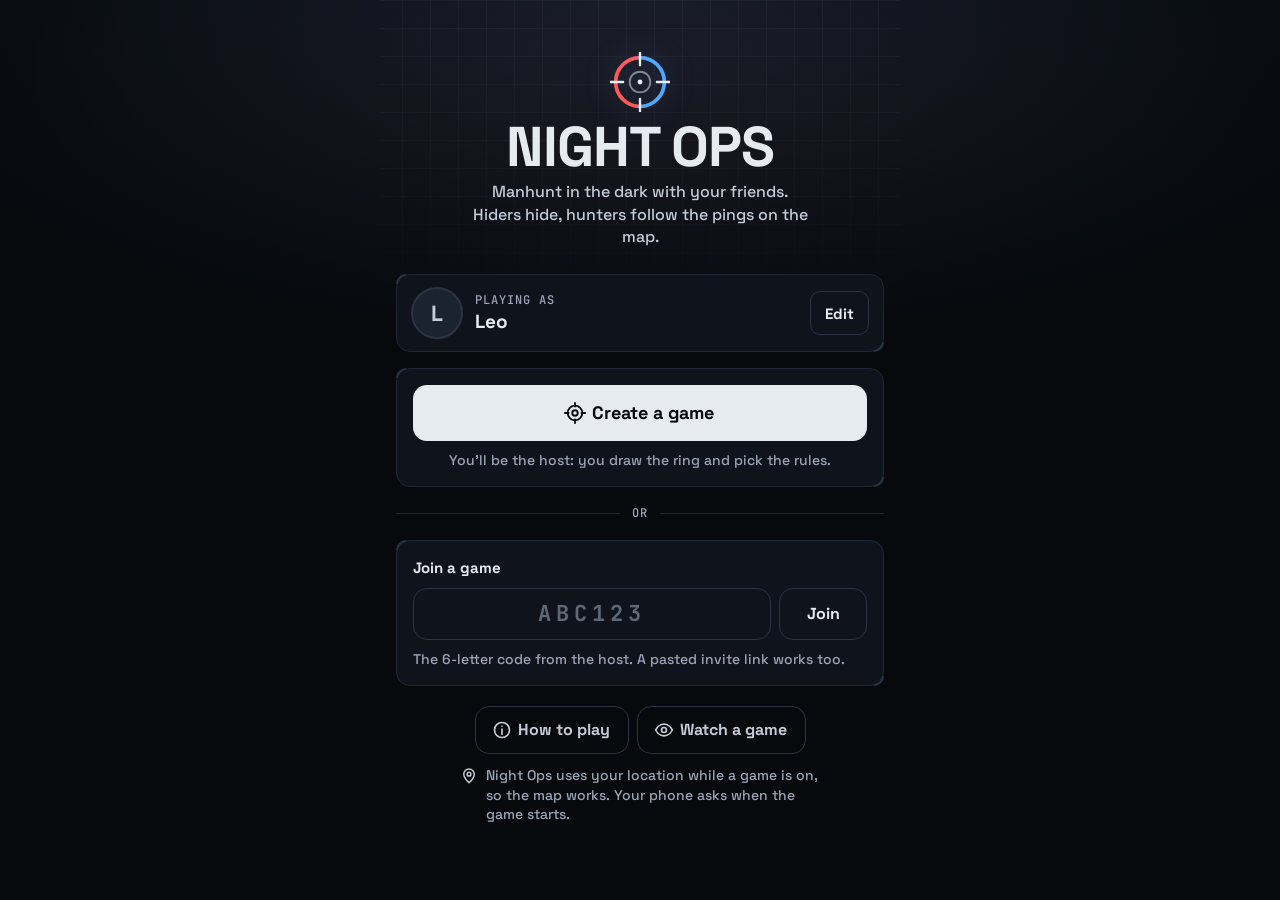
==== commit f908521a: "Night Ops 1.1: the driver, spectators and the hunters' walkie-talkie Co-Authored-By: Claude Opus 5.5" ====
--- a/dev/preview.html
+++ b/dev/preview.html
@@ -2,7 +2,7 @@
 <html lang="en">
 <head>
 <meta charset="utf-8">
-<meta http-equiv="Content-Security-Policy" content="default-src 'self'; script-src 'self'; style-src 'self'; img-src 'self' data: blob: https://tiles.openfreemap.org; connect-src 'self' https://*.supabase.co https://tiles.openfreemap.org; worker-src 'self' blob:; font-src 'self'; manifest-src 'self'; base-uri 'none'; form-action 'none'">
+<meta http-equiv="Content-Security-Policy" content="default-src 'self'; script-src 'self'; style-src 'self'; img-src 'self' data: blob: https://tiles.openfreemap.org; connect-src 'self' https://*.supabase.co https://tiles.openfreemap.org; media-src 'self' blob:; worker-src 'self' blob:; font-src 'self'; manifest-src 'self'; base-uri 'none'; form-action 'none'">
 <meta name="viewport" content="width=device-width, initial-scale=1, viewport-fit=cover, interactive-widget=resizes-content">
 <meta name="theme-color" content="#07090d">
 <meta name="color-scheme" content="dark">
@@ -19,6 +19,9 @@
 <link rel="stylesheet" href="../css/chat.css">
 <link rel="stylesheet" href="../css/over.css">
 <link rel="stylesheet" href="../css/map.css">
+<link rel="stylesheet" href="../css/drive.css"><!-- v1.1 PAGE-DRIVER -->
+<link rel="stylesheet" href="../css/watch.css"><!-- v1.1 PAGE-WATCH -->
+<link rel="stylesheet" href="../css/radio.css"><!-- v1.1 PAGE-RADIO (and media-src in the CSP) -->
 <script src="../config.js"></script>
 <script src="../vendor/qrcode.js"></script>
 <script type="module" src="preview.js"></script>
--- a/css/map.css
+++ b/css/map.css
@@ -357,3 +357,23 @@
   .nmark.pulse .nmark-face::after, .nmark.k-sos .nmark-face::after { animation: none; transform: scale(1.35); opacity: 0.6; }
   .narea, .nmark-body { transition: none; }
 }
+
+/* v1.1 PAGE-DRIVER: the driver's car badge (every hunter sees it) and hiders near the parked car (the driver only) */
+.nmark.k-near { z-index: 5; }
+.nmark-car {
+  position: absolute;
+  right: 0;
+  bottom: 0;
+  width: 22px;
+  height: 22px;
+  display: grid;
+  place-items: center;
+  border: 2px solid var(--bg);
+  border-radius: 50%;
+  background: var(--driver);
+  color: var(--on-driver);
+  pointer-events: none;
+}
+.nmark-car .icon { width: 13px; height: 13px; stroke-width: 2.4; }
+.nmark.me .nmark-car { right: 2px; bottom: 2px; }
+/* v1.1 end PAGE-DRIVER */
--- a/css/drive.css
+++ b/css/drive.css
@@ -0,0 +1,245 @@
+/* Night Ops: the driver (v1.1, PAGE-DRIVER). js/screens/drive.js: the Driving layer over the game screen, a
+   hunter's "Pick me up", the parked driver's card in the panel; js/screens/extras/driver.js: the lobby's row.
+   The Driving layer is read at a glance from a phone holder: words >= 28px, the time >= 48px, buttons >= 64px,
+   one colour (the driver's gold) and nothing that moves. */
+
+/* ---- the Driving layer ---- */
+
+.drive-layer {
+  position: fixed;
+  inset: 0;
+  z-index: 30; /* over the map and panel; under sheets (40), the SOS screen (50), banners and moments */
+  display: grid;
+  grid-template-rows: auto minmax(0, 1fr) auto;
+  grid-template-columns: minmax(0, 1fr);
+  background: var(--bg);
+  color: var(--text);
+}
+.drive-layer[hidden] { display: none; }
+
+.drive-top {
+  display: grid;
+  gap: 4px;
+  padding: max(10px, calc(var(--safe-top) + 6px)) max(16px, calc(var(--safe-right, 0px) + 12px)) 10px max(16px, calc(var(--safe-left, 0px) + 12px));
+  background: var(--panel);
+  border-bottom: 1px solid var(--line);
+}
+.drive-bar { display: flex; align-items: center; justify-content: space-between; gap: 10px; min-width: 0; }
+.drive-kicker {
+  display: inline-flex;
+  align-items: center;
+  gap: 8px;
+  min-width: 0;
+  margin: 0;
+  font-family: var(--mono);
+  font-weight: 700;
+  font-size: 14px;
+  letter-spacing: 0.12em;
+  text-transform: uppercase;
+  color: var(--driver);
+}
+.drive-time { display: flex; align-items: baseline; gap: 10px; }
+.drive-time .label { font-size: 13px; }
+.drive-left {
+  font-family: var(--mono);
+  font-weight: 700;
+  font-size: 64px;
+  line-height: 1;
+  font-variant-numeric: tabular-nums;
+  letter-spacing: -0.02em;
+}
+.drive-top-btns { flex: none; display: flex; gap: 8px; }
+.drive-voice, .drive-sos, .drive-menu {
+  display: inline-flex;
+  align-items: center;
+  justify-content: center;
+  gap: 6px;
+  min-width: 48px;
+  min-height: 48px;
+  padding: 0 12px;
+  border: 1px solid var(--line-2);
+  border-radius: var(--radius);
+  background: var(--card);
+  color: var(--text);
+  font-family: var(--font);
+  font-weight: 700;
+  font-size: 15px;
+}
+.drive-voice { color: var(--driver); border-color: var(--driver); }
+.drive-voice.off { color: var(--muted); border-color: var(--line-2); }
+.drive-voice[aria-disabled='true'] { opacity: 0.55; }
+.drive-sos { color: var(--hunter); border-color: rgba(255, 90, 90, 0.55); font-family: var(--mono); letter-spacing: 0.06em; }
+.drive-menu { padding: 0; }
+.drive-voice:active, .drive-sos:active, .drive-menu:active { background: var(--raised); }
+
+.drive-body {
+  overflow-y: auto;
+  overscroll-behavior: contain;
+  padding: 16px max(16px, calc(var(--safe-right, 0px) + 12px)) 16px max(16px, calc(var(--safe-left, 0px) + 12px));
+  display: grid;
+  align-content: start;
+  gap: 18px;
+}
+
+.drive-tap, .drive-talking {
+  display: flex;
+  align-items: center;
+  gap: 12px;
+  margin: 0;
+  padding: 14px 16px;
+  border-radius: var(--radius);
+  font-size: 22px;
+  font-weight: 700;
+  line-height: 1.25;
+}
+.drive-tap { border: 1px dashed var(--driver); color: var(--driver); background: rgba(255, 194, 74, 0.07); }
+.drive-talking { background: var(--raised); color: var(--text); border: 1px solid var(--line-2); font-size: 28px; }
+.drive-talking::before {
+  content: '';
+  flex: none;
+  width: 12px;
+  height: 12px;
+  border-radius: 50%;
+  background: var(--hunter);
+  box-shadow: 0 0 10px var(--hunter);
+}
+.drive-tap[hidden], .drive-talking[hidden] { display: none; }
+
+.drive-sec-title { margin: 0 0 8px; font-size: 13px; }
+.drive-hiders-list { list-style: none; margin: 0; padding: 0; display: grid; gap: 10px; }
+.drive-hider {
+  padding: 12px 14px;
+  border-left: 4px solid var(--hider);
+  border-radius: var(--radius-sm);
+  background: var(--card);
+  font-size: 28px;
+  font-weight: 500;
+  line-height: 1.2;
+  overflow-wrap: anywhere;
+}
+.drive-hider strong { font-weight: 700; color: var(--hider); }
+.drive-hider.live { background: rgba(78, 168, 255, 0.12); }
+.drive-hider.none { border-left-color: var(--line-2); color: var(--text-2); }
+
+.drive-pickups[hidden] { display: none; }
+.drive-pk-list { display: grid; gap: 12px; }
+.drive-pk {
+  display: grid;
+  gap: 12px;
+  padding: 14px;
+  border: 1px solid var(--driver);
+  border-radius: var(--radius);
+  background: rgba(255, 194, 74, 0.08);
+}
+.drive-pk-text { margin: 0; font-size: 28px; font-weight: 700; line-height: 1.2; overflow-wrap: anywhere; }
+.drive-pk-btns { display: grid; grid-template-columns: repeat(auto-fit, minmax(120px, 1fr)); gap: 10px; }
+.drive-pk-btn.big { min-height: 64px; padding: 0 12px; font-size: 20px; white-space: nowrap; }
+.drive-pk .btn.primary { background: var(--driver); color: var(--on-driver); }
+.drive-pk-btn[aria-disabled='true'] { opacity: 0.5; }
+
+.drive-foot {
+  display: grid;
+  gap: 10px;
+  padding: 12px max(16px, calc(var(--safe-right, 0px) + 12px)) max(14px, calc(var(--safe-bottom) + 10px)) max(16px, calc(var(--safe-left, 0px) + 12px));
+  background: var(--panel);
+  border-top: 1px solid var(--line);
+}
+.drive-radio { display: grid; }
+.drive-park {
+  display: flex;
+  align-items: center;
+  justify-content: center;
+  gap: 8px;
+  margin: 0;
+  color: var(--muted);
+  font-size: 15px;
+  text-align: center;
+}
+
+@media (max-width: 360px) {
+  .drive-left { font-size: 52px; }
+  .drive-kicker { letter-spacing: 0.06em; }
+  .drive-tap { font-size: 18px; padding: 10px 12px; }
+  .drive-pk-btn.big { font-size: 18px; }
+  .drive-voice-word { display: none; }
+  .drive-voice, .drive-sos, .drive-menu { min-width: 48px; min-height: 48px; padding: 0 10px; }
+}
+@media (max-height: 640px) {
+  .drive-left { font-size: 52px; }
+  .drive-body { gap: 14px; padding-top: 12px; }
+}
+
+/* ---- a hunter's Pick me up (the game panel) ---- */
+
+.drive-ask-row { display: flex; align-items: stretch; gap: 8px; }
+.drive-ask-row[hidden] { display: none; }
+.drive-ask { flex: 1 1 auto; min-height: 48px; gap: 10px; color: var(--driver); border-color: rgba(255, 194, 74, 0.55); justify-content: flex-start; }
+.drive-ask .icon { flex: none; }
+.drive-ask-text { min-width: 0; overflow: hidden; text-overflow: ellipsis; white-space: nowrap; }
+.drive-ask.waiting { color: var(--text); background: rgba(255, 194, 74, 0.1); }
+.drive-ask[aria-disabled='true'] { opacity: 0.6; }
+.drive-ask-cancel { flex: none; }
+.drive-ask-cancel[hidden] { display: none; }
+
+/* ---- the parked driver's card (the game panel) ---- */
+
+.drive-card {
+  display: grid;
+  gap: 8px;
+  padding: 10px 12px;
+  border: 1px solid var(--driver);
+  border-radius: var(--radius);
+  background: var(--card);
+}
+.drive-card[hidden] { display: none; }
+.drive-card-head { display: flex; align-items: center; gap: 10px; }
+.drive-card-icon {
+  flex: none;
+  width: 34px;
+  height: 34px;
+  display: grid;
+  place-items: center;
+  border-radius: 50%;
+  background: var(--driver);
+  color: var(--on-driver);
+}
+.drive-card-words { display: grid; gap: 1px; min-width: 0; }
+.drive-card-title { font-size: 16px; }
+.drive-card-line { color: var(--text-2); font-size: 14px; line-height: 1.3; }
+.drive-card .drive-pk-list { gap: 8px; }
+.drive-card .drive-pk { padding: 8px 10px; gap: 6px; }
+.drive-card .drive-pk-text { font-size: 16px; }
+.drive-card .drive-pk-btns { grid-template-columns: repeat(2, minmax(0, 1fr)); gap: 8px; }
+.drive-card .drive-pk-btns > :only-child { grid-column: 1 / -1; }
+.drive-card .drive-pk-btn { min-height: 44px; padding: 0 10px; font-size: 15px; }
+@media (max-height: 720px) {
+  .drive-card-line { display: none; }
+}
+
+/* ---- the lobby's Driver row ---- */
+
+.drive-x-block { border-bottom: 1px solid var(--line); }
+.drive-x-block .drive-x { border-bottom: 0; }
+.drive-x .lobby-set-label { display: inline-flex; align-items: center; gap: 8px; }
+.drive-x .lobby-set-label .icon { color: var(--driver); }
+.drive-x .switch[aria-disabled='true'] { opacity: 0.45; }
+.drive-x-problem {
+  display: flex;
+  align-items: flex-start;
+  gap: 8px;
+  margin: 0 0 12px;
+  padding: 10px 12px;
+  border-radius: var(--radius-sm);
+  background: var(--card);
+  color: var(--text-2);
+  font-size: 14px;
+  line-height: 1.35;
+}
+.drive-x-problem .icon { flex: none; color: var(--warn); margin-top: 1px; }
+.drive-x-problem[hidden], .drive-x-who[hidden] { display: none; }
+.drive-x-who { display: grid; gap: 8px; padding: 0 0 14px; }
+.drive-x-chips { display: flex; flex-wrap: wrap; gap: 8px; }
+.drive-x-chips[hidden] { display: none; }
+.drive-x-chip { max-width: 100%; }
+.drive-x-chip[aria-checked='true'] { background: var(--driver); color: var(--on-driver); border-color: transparent; }
+.drive-x-who-note { margin: 0; font-size: 13px; }
--- a/css/watch.css
+++ b/css/watch.css
@@ -0,0 +1,280 @@
+/* Night Ops v1.1 (PAGE-WATCH): spectators. The watch screen (js/screens/watch.js), the lobby's Spectators row
+   (js/screens/extras/watch.js), "Watch a game" on home, and "N watching" on the game screen's HUD.
+   A spectator's colour is a quiet violet (--watch): never a team's red or blue. */
+
+:root { --watch: #b9a6ff; --watch-soft: rgba(185, 166, 255, 0.14); --watch-line: rgba(185, 166, 255, 0.42); }
+
+/* ---- the watch screen: the lobby, read only ---- */
+
+.screen-watch { background: var(--bg); }
+
+.w-lobby {
+  width: 100%;
+  max-width: 560px;
+  min-height: 100vh;
+  min-height: 100dvh;
+  margin: 0 auto;
+  display: grid;
+  align-content: start;
+  gap: 12px;
+  padding: max(14px, calc(var(--safe-top) + 8px)) max(16px, var(--safe-right)) max(24px, calc(var(--safe-bottom) + 16px)) max(16px, var(--safe-left));
+}
+.w-lobby-top { display: flex; align-items: center; gap: 8px; }
+.w-lobby-text { flex: 1; min-width: 0; display: grid; gap: 2px; }
+.w-title { font-size: 26px; line-height: 1.15; }
+.w-kicker { display: inline-flex; align-items: center; gap: 6px; color: var(--watch); }
+.w-kicker .icon { flex: none; }
+.w-stop { flex: none; gap: 6px; color: var(--text-2); }
+
+.w-card {
+  position: relative;
+  min-width: 0;
+  display: grid;
+  gap: 10px;
+  padding: 14px;
+  border: 1px solid var(--line);
+  border-radius: var(--radius);
+  background: var(--card);
+}
+.w-card::before {
+  content: '';
+  position: absolute;
+  top: -1px;
+  left: 18px;
+  width: 28px;
+  height: 2px;
+  border-radius: 0 0 2px 2px;
+  background: var(--line-2);
+}
+.w-status-card { border-color: var(--watch-line); }
+.w-status-card::before { background: var(--watch); }
+.w-card-title { display: flex; gap: 6px; align-items: baseline; }
+.w-count { color: var(--muted); letter-spacing: 0.06em; }
+.w-code {
+  font-weight: 700;
+  font-size: 34px;
+  line-height: 1;
+  letter-spacing: 0.16em;
+  color: var(--text);
+  overflow-wrap: anywhere;
+}
+.w-wait-row { display: flex; align-items: center; gap: 10px; }
+.w-wait { font-weight: 700; font-size: 17px; line-height: 1.3; }
+.w-pulse {
+  flex: none;
+  width: 10px;
+  height: 10px;
+  border-radius: 50%;
+  background: var(--watch);
+  box-shadow: 0 0 0 0 var(--watch-line);
+  animation: w-pulse 2s ease-out infinite;
+}
+@keyframes w-pulse {
+  0% { box-shadow: 0 0 0 0 var(--watch-line); }
+  80%, 100% { box-shadow: 0 0 0 10px rgba(185, 166, 255, 0); }
+}
+@media (prefers-reduced-motion: reduce) { .w-pulse { animation: none; } }
+.w-hint { color: var(--muted); font-size: 14px; line-height: 1.4; }
+.w-watching-line { color: var(--watch); font-family: var(--mono); font-size: 13px; letter-spacing: 0.04em; }
+
+.w-players { display: grid; gap: 8px; }
+.w-player { display: flex; align-items: center; gap: 10px; min-width: 0; min-height: 40px; }
+.w-player-name { flex: 1; min-width: 0; overflow: hidden; text-overflow: ellipsis; white-space: nowrap; font-weight: 700; }
+.w-host { flex: none; gap: 4px; color: var(--warn); border-color: rgba(255, 176, 32, 0.45); }
+
+.w-rules { display: grid; gap: 8px; }
+.w-rule { display: grid; grid-template-columns: minmax(80px, auto) minmax(0, 1fr); gap: 12px; align-items: baseline; }
+.w-rule dt { font-family: var(--mono); font-size: 12px; letter-spacing: 0.08em; text-transform: uppercase; color: var(--muted); }
+.w-rule dd { margin: 0; color: var(--text-2); font-size: 15px; line-height: 1.4; min-width: 0; }
+
+.w-lobby-map {
+  position: relative;
+  height: 200px;
+  border-radius: var(--radius-sm);
+  overflow: hidden;
+  border: 1px solid var(--line);
+  background: var(--bg);
+}
+
+/* ---- the watch screen: the game, 2 minutes behind ---- */
+
+.screen-watch.w-root.w-live {
+  position: fixed;
+  inset: 0;
+  min-height: 0;
+  display: grid;
+  grid-template-rows: auto minmax(0, 1fr) auto;
+  grid-template-columns: minmax(0, 1fr);
+  overflow: hidden;
+}
+/* The App's "Reconnecting..." pill sits under the HUD here. */
+body[data-screen='watch'] .net-line { top: auto; bottom: max(12px, calc(var(--safe-bottom) + 8px)); }
+
+.w-hud {
+  position: relative;
+  z-index: 3;
+  display: grid;
+  gap: 8px;
+  padding: max(10px, calc(var(--safe-top) + 4px)) max(12px, calc(var(--safe-right) + 8px)) 10px max(12px, calc(var(--safe-left) + 8px));
+  background: var(--panel);
+  border-bottom: 1px solid var(--line);
+}
+.w-hud-top { display: flex; align-items: center; gap: 8px; min-height: 44px; }
+.w-hud-who { flex: 1; min-width: 0; display: grid; gap: 2px; }
+.w-hud-code { font-weight: 700; font-size: 17px; letter-spacing: 0.12em; color: var(--text); }
+.w-left { flex: none; display: grid; justify-items: end; gap: 2px; }
+.w-left-num { font-weight: 700; font-size: 20px; line-height: 1; color: var(--text); }
+.w-stop-live { padding: 0 10px; }
+@media (max-width: 359px) {
+  .w-stop-live span { position: absolute; width: 1px; height: 1px; overflow: hidden; clip: rect(0 0 0 0); white-space: nowrap; }
+  .w-stop-live { width: 44px; padding: 0; justify-content: center; }
+}
+
+.w-hud-line { display: flex; align-items: center; gap: 8px; min-width: 0; }
+.w-tag {
+  flex: none;
+  display: inline-flex;
+  align-items: center;
+  gap: 5px;
+  height: 26px;
+  padding: 0 9px;
+  border: 1px solid var(--watch-line);
+  border-radius: 999px;
+  background: var(--watch-soft);
+  color: var(--watch);
+  font-family: var(--mono);
+  font-weight: 700;
+  font-size: 12px;
+  letter-spacing: 0.08em;
+  white-space: nowrap;
+}
+.w-status { flex: 1; min-width: 0; overflow: hidden; text-overflow: ellipsis; white-space: nowrap; color: var(--text-2); font-size: 14px; }
+.w-status.paused { color: var(--warn); font-weight: 700; }
+.w-watching {
+  flex: none;
+  display: inline-flex;
+  align-items: center;
+  gap: 4px;
+  color: var(--watch);
+  font-family: var(--mono);
+  font-size: 13px;
+}
+
+.w-mapwrap { position: relative; min-height: 0; overflow: hidden; background: var(--bg); --map-inset-bottom: 4px; }
+.w-map { position: absolute; inset: 0; }
+.w-mapbtns {
+  position: absolute;
+  z-index: 6;
+  right: max(10px, calc(var(--safe-right) + 6px));
+  bottom: 30px;
+  display: grid;
+  gap: 8px;
+}
+.w-mapbtn {
+  display: grid;
+  place-items: center;
+  width: 44px;
+  height: 44px;
+  border: 1px solid var(--line-2);
+  border-radius: 12px;
+  background: rgba(11, 15, 21, 0.92);
+  color: var(--text-2);
+  box-shadow: var(--shadow);
+}
+.w-mapbtn:active { background: var(--raised); color: var(--text); }
+
+.w-panel {
+  position: relative;
+  z-index: 3;
+  display: grid;
+  grid-template-rows: auto auto auto minmax(0, 1fr);
+  gap: 8px;
+  max-height: 38vh;
+  max-height: 38dvh;
+  padding: 12px max(12px, calc(var(--safe-right) + 8px)) max(12px, calc(var(--safe-bottom) + 6px)) max(12px, calc(var(--safe-left) + 8px));
+  background: var(--panel);
+  border-top: 1px solid var(--line);
+}
+.w-sides { display: flex; flex-wrap: wrap; gap: 6px 14px; font-weight: 700; font-size: 15px; }
+.w-side { display: inline-flex; align-items: center; gap: 6px; }
+.w-side::before { content: ''; width: 8px; height: 8px; border-radius: 50%; background: var(--muted); }
+.w-side.hunters { color: var(--hunter); }
+.w-side.hunters::before { background: var(--hunter); }
+.w-side.hiders { color: var(--hider); }
+.w-side.hiders::before { background: var(--hider); }
+.w-side.out { color: var(--muted); font-weight: 500; }
+.w-pbp-title { margin-top: 2px; }
+.w-pbp {
+  min-height: 0;
+  overflow-y: auto;
+  overscroll-behavior: contain;
+  display: grid;
+  align-content: start;
+  gap: 2px;
+  margin: 0 -4px;
+  padding: 0 4px;
+}
+.w-pbp-item {
+  display: grid;
+  grid-template-columns: 52px minmax(0, 1fr);
+  gap: 8px;
+  padding: 6px 0 6px 10px;
+  border-left: 2px solid var(--line-2);
+  font-size: 14px;
+  line-height: 1.35;
+}
+.w-pbp-item.s-hunters { border-left-color: rgba(255, 90, 90, 0.6); }
+.w-pbp-item.s-hiders { border-left-color: rgba(78, 168, 255, 0.6); }
+.w-pbp-item.new { background: linear-gradient(90deg, var(--watch-soft), transparent 70%); }
+.w-pbp-time { color: var(--muted); font-size: 12px; padding-top: 1px; }
+.w-pbp-text { color: var(--text-2); overflow-wrap: anywhere; }
+.w-pbp-item:first-child .w-pbp-text { color: var(--text); }
+
+/* ---- the lobby's Spectators row ---- */
+
+.x-watch-label-row { display: flex; align-items: center; gap: 10px; }
+.x-watch-label-row .icon { flex: none; color: var(--watch); }
+.x-watch-head { border-bottom: 0; }
+
+.x-watch-more { display: grid; gap: 10px; padding: 2px 0 12px; }
+.x-watch-more[hidden] { display: none; }
+.x-watch-btns { display: flex; flex-wrap: wrap; gap: 8px; }
+.x-watch-btns .btn { gap: 6px; }
+.x-watch-count { display: inline-flex; align-items: center; gap: 6px; color: var(--watch); font-family: var(--mono); font-size: 13px; }
+.x-watchers { display: grid; gap: 6px; }
+.x-watchers[hidden] { display: none; }
+.x-watcher { display: flex; align-items: center; gap: 8px; min-width: 0; color: var(--watch); }
+.x-watcher-name { flex: 1; min-width: 0; overflow: hidden; text-overflow: ellipsis; white-space: nowrap; color: var(--text); font-weight: 700; }
+.x-unwatch { flex: none; }
+
+/* ---- home: Watch a game ---- */
+
+.home-foot-btns { display: flex; flex-wrap: wrap; justify-content: center; gap: 4px 8px; }
+.home-watch-open { gap: 8px; }
+.home-watch { border-color: var(--watch-line); }
+.home-watch .label { color: var(--watch); }
+.home-watch-btn { gap: 10px; }
+.home-watch-sheet { display: grid; gap: 10px; }
+
+/* ---- the game screen: N watching ---- */
+
+.g-watching {
+  flex: none;
+  display: inline-flex;
+  align-items: center;
+  gap: 3px;
+  height: 28px;
+  padding: 0 7px;
+  border: 1px solid var(--watch-line);
+  border-radius: 999px;
+  color: var(--watch);
+  font-family: var(--mono);
+  font-weight: 700;
+  font-size: 13px;
+  line-height: 1;
+}
+.g-watching[hidden] { display: none; }
+
+/* ---- the end screen for a spectator ---- */
+
+.over-watching .over-leave { color: var(--text-2); }
--- a/css/radio.css
+++ b/css/radio.css
@@ -0,0 +1,164 @@
+/* Night Ops: the hunters' walkie-talkie (v1.1, PAGE-RADIO): the hold-to-talk button (the hunter panel and, big,
+   the Driving layer), the lobby's Extras row, and the replay's switch and clip list. */
+
+/* ---- the hold-to-talk button ---- */
+
+.radio { display: grid; gap: 6px; min-width: 0; }
+.radio-btn {
+  display: flex;
+  align-items: center;
+  gap: 12px;
+  width: 100%;
+  min-height: 52px;
+  padding: 6px 14px 6px 8px;
+  border: 1px solid var(--line-2);
+  border-radius: var(--radius);
+  background: var(--card);
+  color: var(--text);
+  font: inherit;
+  font-weight: 700;
+  font-size: 16px;
+  text-align: left;
+  touch-action: none;           /* a hold never scrolls the panel */
+  user-select: none;
+  -webkit-user-select: none;
+  -webkit-touch-callout: none;
+  -webkit-tap-highlight-color: transparent;
+  cursor: pointer;
+}
+.radio-icon {
+  flex: none;
+  display: grid;
+  place-items: center;
+  width: 40px;
+  height: 40px;
+  border-radius: 50%;
+  background: var(--raised);
+  color: var(--hunter);
+}
+.radio-word { flex: 1; min-width: 0; overflow: hidden; text-overflow: ellipsis; white-space: nowrap; }
+.radio-btn:disabled { opacity: 0.5; cursor: default; }
+.radio-btn:focus-visible { outline: 2px solid var(--focus, var(--text)); outline-offset: 2px; }
+
+.radio-line {
+  margin: 0;
+  padding: 0 4px;
+  color: var(--text-2);
+  font-size: 14px;
+  line-height: 1.35;
+}
+
+/* Recording: the button turns hunter red while held. */
+.radio[data-state='recording'] .radio-btn { border-color: var(--hunter); background: var(--hunter); color: var(--on-hunter); }
+.radio[data-state='recording'] .radio-icon { background: var(--on-hunter); color: var(--hunter); }
+.radio[data-state='recording'] .radio-word { font-family: var(--mono); }
+.radio[data-state='sending'] .radio-word,
+.radio[data-state='asking'] .radio-word { color: var(--text-2); }
+.radio[data-state='denied'] .radio-line { color: var(--warn); }
+
+/* Someone talking: a calm green edge and a slow pulse on the mic. */
+.radio.hearing .radio-btn { border-color: var(--ok); }
+.radio.hearing .radio-icon { color: var(--ok); animation: radio-pulse 1.4s ease-in-out infinite; }
+.radio.hearing .radio-word { color: var(--ok); }
+@keyframes radio-pulse {
+  0%, 100% { box-shadow: 0 0 0 0 rgba(126, 224, 176, 0.45); }
+  50% { box-shadow: 0 0 0 7px rgba(126, 224, 176, 0); }
+}
+@media (prefers-reduced-motion: reduce) {
+  .radio.hearing .radio-icon { animation: none; box-shadow: 0 0 0 2px var(--ok); }
+}
+
+/* The Driving layer's big one: a wide pad, easy to find without looking. */
+.radio-big .radio-btn {
+  min-height: 96px;
+  padding: 10px 18px 10px 12px;
+  gap: 16px;
+  border-width: 2px;
+  border-radius: var(--radius-lg);
+  font-size: 28px;
+}
+.radio-big .radio-icon { width: 68px; height: 68px; }
+.radio-big .radio-line { font-size: 20px; }
+
+/* Short screens: a slimmer button in the hunter panel. */
+@media (max-height: 700px) {
+  .radio:not(.radio-big) .radio-btn { min-height: 46px; padding-top: 3px; padding-bottom: 3px; font-size: 15px; }
+  .radio:not(.radio-big) .radio-icon { width: 36px; height: 36px; }
+  .radio:not(.radio-big) .radio-line { font-size: 13px; }
+}
+
+/* ---- the lobby's Extras row ---- */
+
+.x-radio-label { display: inline-flex; align-items: center; gap: 8px; }
+.x-radio-label .icon { color: var(--hunter); flex: none; }
+.x-radio-note { margin: 0; color: var(--muted); font-size: 13px; line-height: 1.35; }
+.x-radio-line {
+  margin: 6px 0 0;
+  padding: 8px 10px;
+  border: 1px solid var(--line);
+  border-radius: var(--radius-sm);
+  background: var(--card);
+  color: var(--text-2);
+  font-size: 14px;
+  line-height: 1.35;
+}
+.x-radio-line.on { border-color: var(--line-2); color: var(--text); }
+
+/* ---- the replay ---- */
+
+.over-radio-switch {
+  display: flex;
+  align-items: center;
+  flex-wrap: wrap;
+  gap: 4px 10px;
+  min-height: 44px;
+}
+.over-radio-sw-label { display: inline-flex; align-items: center; gap: 8px; font-weight: 700; }
+.over-radio-sw-label .icon { color: var(--hunter); }
+.over-radio-sw-hint { color: var(--muted); font-size: 13px; }
+.over-radio-switch > .switch { margin-left: auto; }
+
+.over-caption[data-kind='radio'] .over-caption-time { color: var(--ok); }
+.over-caption[data-kind='radio'] .over-caption-text { color: var(--ok); }
+
+.over-radio-list { list-style: none; margin: 0; padding: 0; display: grid; gap: 0; }
+.over-radio-row {
+  display: flex;
+  align-items: center;
+  gap: 10px;
+  min-height: 56px;
+  padding: 6px 0;
+  border-bottom: 1px solid var(--line);
+}
+.over-radio-row:last-child { border-bottom: 0; }
+.over-radio-icon {
+  flex: none;
+  display: grid;
+  place-items: center;
+  width: 34px;
+  height: 34px;
+  border-radius: 50%;
+  background: var(--raised);
+  color: var(--hunter);
+}
+.over-radio-text { flex: 1; min-width: 0; display: flex; flex-wrap: wrap; align-items: baseline; gap: 2px 8px; }
+.over-radio-time { font-family: var(--mono); font-weight: 700; font-size: 14px; color: var(--text); }
+.over-radio-who { min-width: 0; overflow-wrap: anywhere; color: var(--text-2); }
+.over-radio-state { flex: 1 1 100%; font-size: 13px; color: var(--muted); }
+.over-radio-state:empty { display: none; }
+.over-radio-row.playing .over-radio-icon { color: var(--ok); box-shadow: 0 0 0 2px var(--ok); }
+.over-radio-row.playing .over-radio-state { color: var(--ok); }
+.over-radio-row.failed .over-radio-state { color: var(--warn); }
+.over-radio-play { flex: none; gap: 6px; }
+.over-radio-note { margin: 4px 0 0; }
+
+/* The full-screen replay keeps its switch in the controls area. */
+.over-replay.full .over-radio-switch { flex: none; }
+
+/* The speed buttons gained "Real time": they take their own full-width row under play and the clock. */
+.over-controls > .over-speed { flex: 1 1 100%; margin-left: 0; }
+.over-speed > button[data-speed='1'] { flex: 1.8 1 0; white-space: nowrap; font-family: var(--font); }
+.over-replay.full .over-controls > .over-speed { flex: 1 1 100%; }
+@media (max-width: 360px) {
+  .over-radio-sw-hint { display: none; }
+}
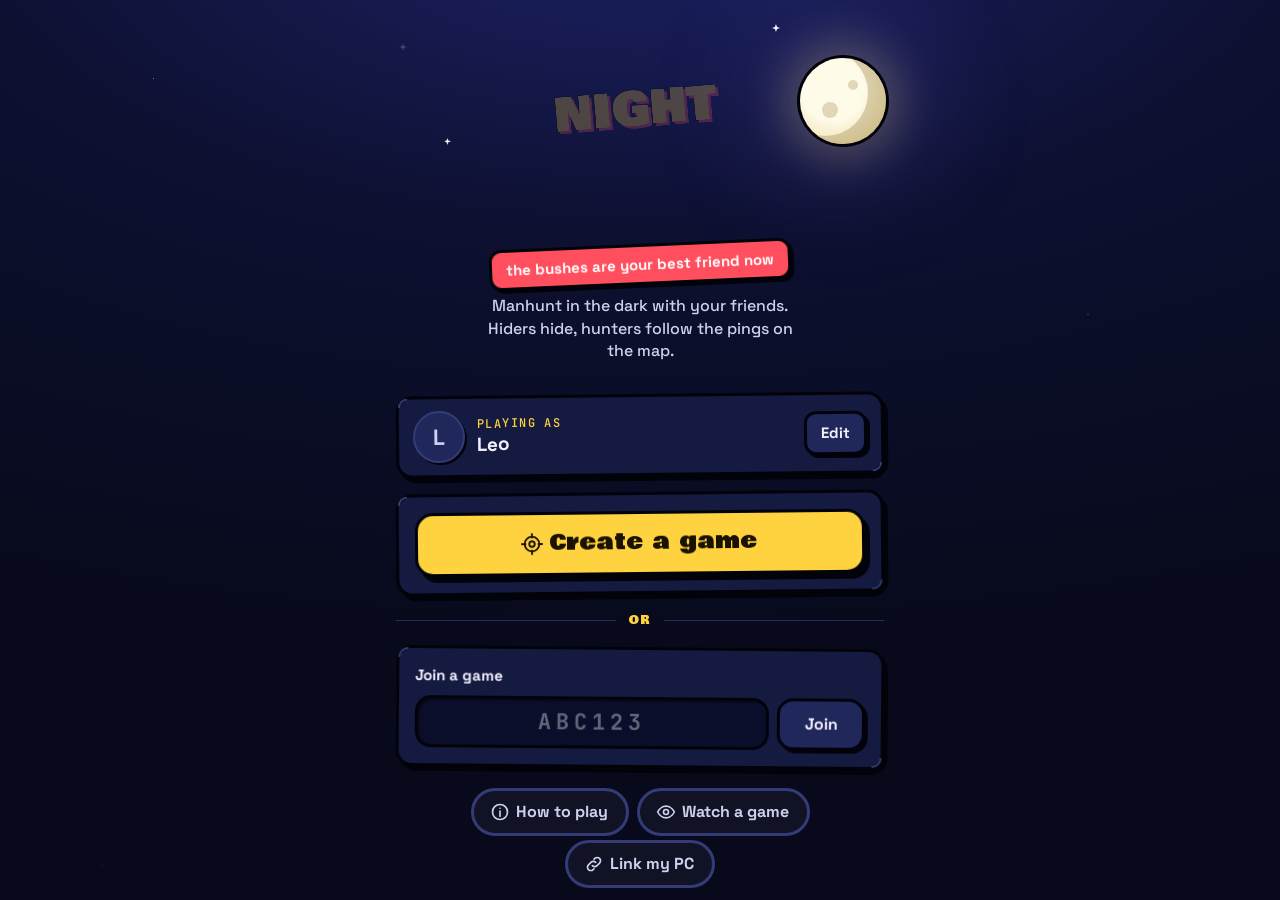
==== commit 7cdf645a: "Night Ops: Loot drops, the new vote show with Static, the gear check" ====
--- a/dev/preview.html
+++ b/dev/preview.html
@@ -2,7 +2,8 @@
 <html lang="en">
 <head>
 <meta charset="utf-8">
-<meta http-equiv="Content-Security-Policy" content="default-src 'self'; script-src 'self'; style-src 'self'; img-src 'self' data: blob: https://tiles.openfreemap.org; connect-src 'self' https://*.supabase.co https://tiles.openfreemap.org; media-src 'self' blob:; worker-src 'self' blob:; font-src 'self'; manifest-src 'self'; base-uri 'none'; form-action 'none'">
+<!-- v1.3 PAGE-SETUP: connect-src gains https://overpass-api.de (the checkpoint editor's store finder) -->
+<meta http-equiv="Content-Security-Policy" content="default-src 'self'; script-src 'self'; style-src 'self'; img-src 'self' data: blob: https://tiles.openfreemap.org; connect-src 'self' blob: https://*.supabase.co https://tiles.openfreemap.org https://overpass-api.de; media-src 'self' blob:; worker-src 'self' blob:; font-src 'self'; manifest-src 'self'; base-uri 'none'; form-action 'none'">
 <meta name="viewport" content="width=device-width, initial-scale=1, viewport-fit=cover, interactive-widget=resizes-content">
 <meta name="theme-color" content="#07090d">
 <meta name="color-scheme" content="dark">
@@ -22,6 +23,13 @@
 <link rel="stylesheet" href="../css/drive.css"><!-- v1.1 PAGE-DRIVER -->
 <link rel="stylesheet" href="../css/watch.css"><!-- v1.1 PAGE-WATCH -->
 <link rel="stylesheet" href="../css/radio.css"><!-- v1.1 PAGE-RADIO (and media-src in the CSP) -->
+<link rel="stylesheet" href="../css/cam.css"><!-- v1.2 PAGE-CAM -->
+<link rel="stylesheet" href="../css/cpplay.css"><!-- v1.3 PAGE-PLAY -->
+<link rel="stylesheet" href="../css/vote.css"><link rel="stylesheet" href="../css/loot.css"><!-- v1.6 -->
+<link rel="stylesheet" href="../css/cpsetup.css"><!-- v1.3 PAGE-SETUP -->
+<link rel="stylesheet" href="../css/cpafter.css"><!-- v1.3 PAGE-AFTER -->
+<link rel="stylesheet" href="../css/reel.css"><!-- v1.4 PAGE-REEL -->
+<link rel="stylesheet" href="../css/devices.css"><!-- v1.4 PAGE-DEVICES -->
 <script src="../config.js"></script>
 <script src="../vendor/qrcode.js"></script>
 <script type="module" src="preview.js"></script>
--- a/css/base.css
+++ b/css/base.css
@@ -11,6 +11,14 @@
    .field (inputs), .label (tiny mono caps), .row (a settings line), .mono, .muted, .sr-only
    .pad-top .pad-bottom .pad-x .safe   padding that respects the notch and the home bar
    Sheets, banners, moments and pocket mode come from js/ui/*.js. */
+
+@font-face {
+  font-family: 'Bowlby One';
+  src: url('../fonts/bowlby-one-latin-400-normal.woff2') format('woff2');
+  font-weight: 400;
+  font-style: normal;
+  font-display: swap;
+}
 
 @font-face {
   font-family: 'Space Grotesk';
@@ -57,8 +65,12 @@
   --on-hider: #04121f;
   --driver: #ffc24a;
   --on-driver: #1a1200;
-  --warn: #ffb020;
+  --warn: #ff8f3a;
   --ok: #7ee0b0;
+  /* v1.3 PAGE-SETUP: checkpoint violet (zones, chips, moments) */
+  --cp: #c792ff;
+  --on-cp: #160a24;
+  /* v1.3 end PAGE-SETUP */
   --radius: 14px;
   --radius-sm: 10px;
   --radius-lg: 22px;
@@ -252,7 +264,7 @@
 .chip.hunter { color: var(--hunter); border-color: rgba(255, 90, 90, 0.45); }
 .chip.hider { color: var(--hider); border-color: rgba(78, 168, 255, 0.45); }
 .chip.driver { color: var(--driver); border-color: rgba(255, 194, 74, 0.45); }
-.chip.warn { color: var(--warn); border-color: rgba(255, 176, 32, 0.45); }
+.chip.warn { color: var(--warn); border-color: rgba(255, 143, 58, 0.45); }
 .chip.ok { color: var(--ok); border-color: rgba(126, 224, 176, 0.45); }
 
 /* ---- tiles ---- */
@@ -582,7 +594,7 @@
   transform: translateX(-50%);
   max-width: calc(100% - 24px);
   padding: 5px 12px;
-  border: 1px solid rgba(255, 176, 32, 0.5);
+  border: 1px solid rgba(255, 143, 58, 0.5);
   border-radius: 999px;
   background: var(--panel);
   color: var(--warn);
@@ -619,7 +631,7 @@
 .moment-glow {
   position: absolute;
   inset: 0;
-  background: radial-gradient(circle at 50% 44%, rgba(255, 176, 32, 0.22), transparent 60%);
+  background: radial-gradient(circle at 50% 44%, rgba(255, 143, 58, 0.22), transparent 60%);
   background: radial-gradient(circle at 50% 44%, color-mix(in srgb, var(--k) 30%, transparent), transparent 62%);
 }
 .moment-rings {
@@ -796,3 +808,129 @@
   .moment-sweep { animation: none; }
   .app-spinner { animation: none; border-top-color: var(--muted); }
 }
+
+/* v1.4 Hacker: the hacked hider's flash */
+.hack-flash { position: fixed; inset: 0; z-index: 9999; display: flex; flex-direction: column; align-items: center; justify-content: center; gap: 12px; background: #b00020; color: #fff; pointer-events: none; animation: hack-blink 0.4s steps(2) infinite; }
+.hack-flash strong { font-size: 64px; letter-spacing: 0.1em; }
+@keyframes hack-blink { 50% { background: #000; } }
+@media (prefers-reduced-motion: reduce) { .hack-flash { animation: none; } }
+
+
+/* =====================================================================================================
+   v1.6: the night-sticker look (the owner's pick: the Jackbox-like draft, kept dark and night themed).
+   Chunky ink outlines, hard "sticker" shadows, a bold display face for titles, a moonlit indigo night with
+   a gold accent. A layer over everything above, so every screen takes it without its own rules changing.
+   ===================================================================================================== */
+:root {
+  --bg: #080a1c;
+  --panel: #0e1130;
+  --card: #151a40;
+  --raised: #20275a;
+  --line: #262d5e;
+  --line-2: #343c78;
+  --text: #f4f1ff;
+  --text-2: #cfd0f0;
+  --muted: #9ea3d4;
+  --ink: #02030a;
+  --gold: #ffd23f;
+  --on-gold: #1a1200;
+  --driver: #ffd23f;   /* the driver's yellow is the one yellow */
+  --on-driver: #1a1200;
+  --hunter: #ff4f5e;
+  --on-hunter: #1a0306;
+  --hider: #3fa3ff;
+  --on-hider: #021325;
+  --ok: #3ff2a8;
+  --warn: #ff8f3a;   /* warnings are orange: yellow means the driver */
+  --accent: var(--gold);
+  --on-accent: var(--on-gold);
+  --display: 'Bowlby One', 'Space Grotesk', Impact, system-ui, sans-serif;
+  --sticker: 4px 5px 0 var(--ink);
+  --sticker-sm: 3px 3px 0 var(--ink);
+  --radius: 16px;
+  --radius-sm: 12px;
+  --radius-lg: 24px;
+}
+body[data-team='hunter'] { --accent: var(--hunter); --on-accent: var(--on-hunter); }
+body[data-team='hider'] { --accent: var(--hider); --on-accent: var(--on-hider); }
+
+html, body {
+  background:
+    radial-gradient(1.5px 1.5px at 12% 8%, rgba(255,255,255,.55), transparent 60%),
+    radial-gradient(1px 1px at 68% 14%, rgba(255,255,255,.45), transparent 60%),
+    radial-gradient(1.5px 1.5px at 85% 32%, rgba(255,255,255,.4), transparent 60%),
+    radial-gradient(1px 1px at 30% 46%, rgba(255,255,255,.35), transparent 60%),
+    radial-gradient(1.5px 1.5px at 55% 72%, rgba(255,255,255,.3), transparent 60%),
+    radial-gradient(1px 1px at 8% 88%, rgba(255,255,255,.35), transparent 60%),
+    radial-gradient(120% 80% at 50% -10%, #1d2266 0%, #0d1030 45%, var(--bg) 100%) fixed;
+  background-color: var(--bg);
+}
+
+/* titles in the display face */
+h1, .display {
+  font-family: var(--display);
+  font-weight: 400;
+  letter-spacing: 0.01em;
+  line-height: 1;
+}
+.label { color: var(--gold); letter-spacing: 0.12em; }
+
+/* buttons: ink outline, a hard shadow that presses in */
+.btn {
+  border: 3px solid var(--ink);
+  box-shadow: var(--sticker-sm);
+  background: var(--raised);
+  border-radius: var(--radius);
+  transition: transform 80ms ease, box-shadow 80ms ease, background-color 120ms ease, opacity 120ms ease;
+}
+.btn:active:not(:disabled) { transform: translate(2px, 2px); box-shadow: 1px 1px 0 var(--ink); background: var(--raised); }
+.btn.primary { background: var(--accent); color: var(--on-accent); border-color: var(--ink); font-family: var(--display); font-weight: 400; letter-spacing: 0.02em; line-height: 1.05; }
+.btn.primary:active:not(:disabled) { background: var(--accent); filter: none; }
+.btn.danger { border-color: var(--ink); }
+.btn.ghost { background: rgba(255,255,255,0.04); border-color: var(--line-2); box-shadow: none; color: var(--text-2); }
+.btn.ghost:active:not(:disabled) { transform: none; background: var(--card); }
+.btn:disabled, .btn[aria-disabled='true'] { box-shadow: none; }
+
+/* cards and tiles: stickers on the night */
+.tile, .lobby-card, .over-card, .home-card, .card {
+  border: 3px solid var(--ink) !important;
+  box-shadow: var(--sticker);
+  background: var(--card);
+  border-radius: var(--radius-lg);
+}
+.tile.on, .tile[aria-pressed='true'], .tile[aria-checked='true'] { background: var(--raised); border-color: var(--gold) !important; }
+
+/* chips: bold little stickers */
+.chip { border: 2px solid var(--ink); background: var(--raised); color: var(--text); font-weight: 700; box-shadow: 2px 2px 0 var(--ink); }
+.chip.hunter { background: var(--hunter); color: var(--on-hunter); border-color: var(--ink); }
+.chip.hider { background: var(--hider); color: var(--on-hider); border-color: var(--ink); }
+.chip.ok { background: var(--ok); color: #03140c; border-color: var(--ink); }
+.chip.warn { background: var(--warn); color: #1a1000; border-color: var(--ink); }
+
+/* switches, fields and segmented choices */
+.field { border: 3px solid var(--ink); background: #0b0e2a; box-shadow: inset 2px 2px 0 rgba(0,0,0,.35); }
+.field:focus { border-color: var(--gold); }
+.face { border-width: 3px; box-shadow: 2px 2px 0 var(--ink); }
+
+@media (prefers-reduced-motion: reduce) {
+  .btn, .btn:active:not(:disabled) { transition: none; }
+}
+
+/* v1.6: sheets, banners and moments as stickers too */
+.sheet {
+  border: 3px solid var(--ink) !important;
+  border-bottom: 0 !important;
+  background: linear-gradient(180deg, #1a1f55, #0f1236) !important;
+  box-shadow: 0 -6px 0 rgba(2, 3, 10, .6), 0 -20px 50px rgba(0, 0, 0, .5) !important;
+}
+.sheet-grip { background: var(--gold); height: 5px; }
+.sheet-title { font-family: var(--display); font-weight: 400; color: var(--gold); letter-spacing: .01em; }
+.sheet-close { border: 2px solid var(--ink) !important; box-shadow: 2px 2px 0 var(--ink); background: var(--raised) !important; }
+.banners .banner, .banner {
+  border: 3px solid var(--ink) !important;
+  box-shadow: var(--sticker-sm) !important;
+  border-radius: 16px !important;
+  font-weight: 700;
+}
+.moment-inner { filter: drop-shadow(5px 6px 0 var(--ink)); }
+.moment-title, .moment-big, .moment-word { font-family: var(--display) !important; font-weight: 400 !important; -webkit-text-stroke: 2px var(--ink); paint-order: stroke fill; }
--- a/css/home.css
+++ b/css/home.css
@@ -185,7 +185,7 @@
 
 /* ---- a game this phone is still in ---- */
 
-.home-saved { border-color: rgba(255, 176, 32, 0.45); }
+.home-saved { border-color: rgba(255, 143, 58, 0.45); }
 .home-back { justify-self: start; }
 .home-saved-text { display: grid; gap: 4px; min-width: 0; color: var(--text-2); font-size: 15px; }
 .home-saved .label { color: var(--warn); }
@@ -241,3 +241,55 @@
 @media (min-width: 560px) {
   .home { gap: 16px; padding-top: max(48px, calc(var(--safe-top) + 24px)); }
 }
+
+
+/* =====================================================================================================
+   v1.6: the night-sticker home. A sky with a glowing moon and twinkling stars, NIGHT OPS in big sticker
+   letters (gold and white, ink outlines, a red and blue offset like a misprint), a tilted tagline sticker,
+   and cards that sit a little crooked, like stickers slapped on a notebook.
+   ===================================================================================================== */
+.screen-home { background: none; }
+.home::before { display: none; }
+.home-head { position: relative; padding: 22px 4px 16px; gap: 10px; overflow: visible; }
+.home-sky { position: absolute; inset: -30px -16px 0; z-index: -1; pointer-events: none; }
+.home-moon {
+  position: absolute; top: 40px; right: 14px; width: 86px; height: 86px; border-radius: 50%;
+  background: radial-gradient(circle at 38% 36%, #fffbe9 0 40%, #f3e6bd 70%, #dcc98c 100%);
+  box-shadow: inset -18px -8px 0 rgba(150, 130, 70, .35), 0 0 0 3px var(--ink), 0 0 50px 12px rgba(255, 226, 140, .28), 0 0 120px 40px rgba(120, 110, 255, .18);
+  animation: home-moon 7s ease-in-out infinite;
+}
+.home-moon::before, .home-moon::after {
+  content: ''; position: absolute; border-radius: 50%; background: rgba(170, 150, 90, .35);
+}
+.home-moon::before { width: 16px; height: 16px; left: 22px; top: 44px; }
+.home-moon::after { width: 10px; height: 10px; left: 48px; top: 22px; }
+.home-twinkle { position: absolute; width: 10px; height: 10px; background: #fff; clip-path: polygon(50% 0, 62% 38%, 100% 50%, 62% 62%, 50% 100%, 38% 62%, 0 50%, 38% 38%); animation: home-twinkle 2.6s ease-in-out infinite; }
+.home-twinkle.t1 { left: 18px; top: 24px; }
+.home-twinkle.t2 { left: 64px; top: 120px; width: 7px; height: 7px; animation-delay: .9s; }
+.home-twinkle.t3 { right: 120px; top: 6px; width: 8px; height: 8px; animation-delay: 1.6s; }
+.home-title {
+  display: grid; justify-items: center; gap: 0;
+  font-family: var(--display); font-size: clamp(64px, 21vw, 92px); line-height: .86; text-transform: uppercase; letter-spacing: .01em;
+  -webkit-text-stroke: 3px var(--ink); paint-order: stroke fill;
+}
+.home-t1 { color: var(--gold); transform: rotate(-5deg) translateX(-10px); text-shadow: 5px 5px 0 var(--hunter), -2px -2px 0 var(--ink); animation: home-pop .7s cubic-bezier(.2, 1.6, .4, 1) both; }
+.home-t2 { color: #fff; transform: rotate(3deg) translateX(18px); text-shadow: 5px 5px 0 var(--hider), -2px -2px 0 var(--ink); animation: home-pop .7s .12s cubic-bezier(.2, 1.6, .4, 1) both; }
+.home-tag {
+  display: inline-block; margin-top: 6px; padding: 7px 14px; border: 3px solid var(--ink); border-radius: 12px;
+  background: var(--hunter); color: #fff; font-weight: 700; font-size: 15px; box-shadow: var(--sticker-sm); transform: rotate(-2.5deg);
+}
+.home-line { color: var(--text-2); max-width: 32ch; }
+.home-card:nth-of-type(odd) { transform: rotate(-.6deg); }
+.home-card:nth-of-type(even) { transform: rotate(.5deg); }
+.home-create { min-height: 64px; font-size: 22px; border-radius: 18px; box-shadow: 5px 6px 0 var(--ink); }
+.home-create:not(:disabled) { animation: home-nudge 4s ease-in-out 1.5s infinite; }
+.home-or span { font-family: var(--display); color: var(--gold); letter-spacing: .1em; }
+.home-foot-btns .btn { border-radius: 999px; }
+
+@keyframes home-pop { 0% { opacity: 0; scale: .3; } 70% { opacity: 1; scale: 1.08; } 100% { scale: 1; } }
+@keyframes home-moon { 0%, 100% { translate: 0 0; } 50% { translate: 0 -6px; } }
+@keyframes home-twinkle { 0%, 100% { opacity: .25; scale: .7; } 50% { opacity: 1; scale: 1.15; } }
+@keyframes home-nudge { 0%, 88%, 100% { rotate: 0deg; } 91% { rotate: -1.5deg; } 94% { rotate: 1.5deg; } 97% { rotate: -.6deg; } }
+@media (prefers-reduced-motion: reduce) {
+  .home-moon, .home-twinkle, .home-t1, .home-t2, .home-create { animation: none !important; }
+}
--- a/css/lobby.css
+++ b/css/lobby.css
@@ -342,7 +342,7 @@
   height: 12px;
   border-radius: 50%;
   background: var(--warn);
-  box-shadow: 0 0 0 0 rgba(255, 176, 32, 0.6);
+  box-shadow: 0 0 0 0 rgba(255, 143, 58, 0.6);
   animation: lobby-wait 1.8s ease-out infinite;
 }
 .lobby-wait-text { font-weight: 700; font-size: 16px; line-height: 1.3; }
@@ -350,9 +350,9 @@
 .lobby-wait-sum span { white-space: nowrap; }
 
 @keyframes lobby-wait {
-  0% { box-shadow: 0 0 0 0 rgba(255, 176, 32, 0.55); }
-  70% { box-shadow: 0 0 0 10px rgba(255, 176, 32, 0); }
-  100% { box-shadow: 0 0 0 0 rgba(255, 176, 32, 0); }
+  0% { box-shadow: 0 0 0 0 rgba(255, 143, 58, 0.55); }
+  70% { box-shadow: 0 0 0 10px rgba(255, 143, 58, 0); }
+  100% { box-shadow: 0 0 0 0 rgba(255, 143, 58, 0); }
 }
 
 /* ---- sheets the lobby opens ---- */
@@ -604,3 +604,82 @@
   .lobby-wait-dot { animation: none; }
   .reveal-scope .reveal-turn { animation: none; }
 }
+
+/* v1.5.1 (the clean-up): Players / Game tabs, and long cards folded to a line */
+.lobby-tabs {
+  position: sticky; top: 0; z-index: 5;
+  display: grid; grid-template-columns: 1fr 1fr; gap: 6px;
+  margin: 0 16px 12px; padding: 5px;
+  background: rgba(14, 19, 32, 0.92); backdrop-filter: blur(10px);
+  border: 1px solid var(--line, #243047); border-radius: 14px;
+}
+.lobby-tab {
+  min-height: 44px; border: 0; border-radius: 10px; background: none;
+  color: var(--muted); font: inherit; font-weight: 600; font-size: 15px; cursor: pointer;
+}
+.lobby-tab[aria-selected="true"] { background: var(--text, #e8ecf4); color: #0b0f1a; }
+.lobby-tab:focus-visible { outline: 2px solid var(--focus); outline-offset: 2px; }
+.lobby-panel[hidden] { display: none; }
+.lobby-card.foldable { cursor: default; }
+.lobby-fold {
+  display: flex; align-items: center; gap: 10px; width: 100%; min-height: 44px;
+  margin: 6px 0 0; padding: 0; border: 0; background: none; color: var(--text);
+  font: inherit; font-size: 15px; text-align: left; cursor: pointer;
+}
+.lobby-fold-sum { flex: 1; color: var(--text); }
+.lobby-fold-chev { color: var(--muted); transition: transform 160ms ease; display: inline-flex; }
+.lobby-card.foldable:not(.folded) .lobby-fold-chev { transform: rotate(180deg); }
+.lobby-card.foldable:not(.folded) .lobby-fold-sum { color: var(--muted); font-size: 13px; }
+.lobby-card.folded > :not(.lobby-card-title):not(.lobby-fold) { display: none !important; }
+.lobby-fold:focus-visible { outline: 2px solid var(--focus); outline-offset: 2px; border-radius: 8px; }
+@media (prefers-reduced-motion: reduce) { .lobby-fold-chev { transition: none; } }
+
+
+/* =====================================================================================================
+   v1.6: the night-sticker lobby. The code as six letter stickers, each its own colour and tilt, popping in
+   one by one; chunky tabs; players as little badges.
+   ===================================================================================================== */
+.lobby-title { font-family: var(--display); font-weight: 400; font-size: 34px; color: var(--gold); -webkit-text-stroke: 2px var(--ink); paint-order: stroke fill; text-shadow: 3px 3px 0 var(--ink); transform: rotate(-2deg); transform-origin: left; }
+.lobby-tabs { border: 3px solid var(--ink); background: rgba(13, 16, 48, .94); box-shadow: var(--sticker-sm); border-radius: 16px; }
+.lobby-tab { font-family: var(--display); font-weight: 400; font-size: 16px; letter-spacing: .02em; color: var(--text-2); }
+.lobby-tab[aria-selected="true"] { background: var(--gold); color: var(--on-gold); box-shadow: inset 0 -3px 0 rgba(0,0,0,.18); }
+.lobby-card { padding-top: 16px; }
+.lobby-card::before { display: none; }
+.lobby-card-title { color: var(--gold); }
+
+.lobby-code { font-family: var(--display); font-weight: 400; font-size: clamp(30px, 11vw, 46px); gap: clamp(5px, 1.8vw, 9px); padding: 6px 0 4px; }
+.lobby-code > .lobby-code-letter {
+  width: 1.05em; height: 1.25em; border: 3px solid var(--ink); border-radius: 12px; box-shadow: 3px 4px 0 var(--ink);
+  color: var(--ink); background: var(--gold); animation: lobby-pop .5s cubic-bezier(.2, 1.6, .4, 1) both;
+}
+.lobby-code > .lobby-code-letter:nth-child(6n+1) { background: var(--gold); rotate: -6deg; animation-delay: 0s; }
+.lobby-code > .lobby-code-letter:nth-child(6n+2) { background: #fff; rotate: 4deg; animation-delay: .06s; }
+.lobby-code > .lobby-code-letter:nth-child(6n+3) { background: var(--hunter); color: #fff; rotate: -3deg; animation-delay: .12s; }
+.lobby-code > .lobby-code-letter:nth-child(6n+4) { background: var(--hider); color: #fff; rotate: 5deg; animation-delay: .18s; }
+.lobby-code > .lobby-code-letter:nth-child(6n+5) { background: var(--ok); rotate: -4deg; animation-delay: .24s; }
+.lobby-code > .lobby-code-letter:nth-child(6n+6) { background: #c792ff; rotate: 3deg; animation-delay: .3s; }
+.lobby-code-actions .btn { border-radius: 14px; }
+
+.lobby-player { padding-top: 10px; padding-bottom: 10px; }
+.lobby-player .face { box-shadow: 2px 2px 0 var(--ink); }
+.lobby-foot { border-top: 3px solid var(--ink); background: rgba(10, 12, 36, .96); backdrop-filter: blur(10px); }
+.lobby-foot .btn.primary { min-height: 58px; font-size: 20px; }
+
+@keyframes lobby-pop { 0% { opacity: 0; scale: .2; } 70% { opacity: 1; scale: 1.15; } 100% { scale: 1; } }
+@media (prefers-reduced-motion: reduce) { .lobby-code > .lobby-code-letter { animation: none; } }
+
+/* v1.6: the team reveal, night-sticker style: your side's colour floods the screen behind a turning sunburst,
+   the word stamps on in the display face with an ink outline, the teammates as stickers. */
+.screen-reveal { background: radial-gradient(120% 90% at 50% 30%, color-mix(in srgb, var(--side, #333) 70%, #fff 0%) 0%, color-mix(in srgb, var(--side, #333) 55%, #000) 60%, #08091c 100%) !important; }
+.screen-reveal .reveal-bg::before {
+  content: ''; position: absolute; left: 50%; top: 42%; width: 220vmax; height: 220vmax; translate: -50% -50%;
+  background: repeating-conic-gradient(from 0deg, rgba(255, 255, 255, .10) 0 8deg, transparent 8deg 16deg);
+  animation: vs-spin 22s linear infinite; pointer-events: none;
+}
+.screen-reveal .reveal-kicker { font-family: var(--display); font-size: 20px; letter-spacing: .12em; color: #fff; -webkit-text-stroke: 1.5px var(--ink); paint-order: stroke fill; }
+.screen-reveal .reveal-title { font-family: var(--display); font-weight: 400; color: #fff; -webkit-text-stroke: 4px var(--ink); paint-order: stroke fill; text-shadow: 7px 7px 0 var(--ink); rotate: -4deg; animation: vs-slam .6s .2s cubic-bezier(.2, 1.7, .4, 1) both; }
+.screen-reveal .reveal-title .reveal-bar { display: none; }
+.screen-reveal .reveal-sub, .screen-reveal .reveal-line { color: #fff; font-weight: 700; text-shadow: 2px 2px 0 rgba(0, 0, 0, .5); }
+.screen-reveal .reveal-team { border: 3px solid var(--ink); border-radius: 20px; background: rgba(10, 12, 40, .6); box-shadow: 5px 6px 0 var(--ink); }
+.screen-reveal .reveal-go { background: #fff; color: var(--ink); font-family: var(--display); font-weight: 400; font-size: 20px; }
+@media (prefers-reduced-motion: reduce) { .screen-reveal .reveal-bg::before, .screen-reveal .reveal-title { animation: none; } }
--- a/css/ring.css
+++ b/css/ring.css
@@ -86,7 +86,7 @@
   pointer-events: none;
 }
 .ring-inner-path {
-  fill: rgba(255, 176, 32, 0.06);
+  fill: rgba(255, 143, 58, 0.06);
   stroke: var(--warn);
   stroke-width: 2;
   stroke-dasharray: 7 6;
--- a/css/game.css
+++ b/css/game.css
@@ -1,6 +1,7 @@
-/* Night Ops: the game screen (js/screens/game.js). A dark tactical HUD on top, the map filling the middle, your
-   moves in a panel at the bottom. The holder's team colour (body[data-team]) is --team; the 3px edge round the
-   screen comes from base.css. Every tap target is at least 44px. */
+/* Night Ops: the game screen (js/screens/game.js). v1.2 (PAGE-MAP): the map fills the whole phone, edge to edge;
+   a slim HUD bar sits over its top and the tray (js/ui/tray.js, styled in map.css) over its bottom. The holder's team
+   colour (body[data-team]) is --team; the 3px edge round the screen comes from base.css. Taps are at least 44px.
+   game.js sets --g-hud-bottom (the HUD's bottom edge), --g-tray-top and --g-tray-h on :root. */
 
 /* The App's floating "Reconnecting..." pill would sit on top of the HUD: on this screen the lines over the map
    say it instead. */
@@ -14,37 +15,44 @@
   position: fixed;
   inset: 0;
   min-height: 0;
-  display: grid;
-  grid-template-rows: auto minmax(0, 1fr) auto;
-  grid-template-columns: minmax(0, 1fr);
+  display: block;
   overflow: hidden;
   background: var(--bg);
 }
 
-/* ---- the HUD ---- */
+/* ---- the HUD: a slim bar over the map ---- */
 
 .g-hud {
-  position: relative;
-  z-index: 3;
-  padding: max(10px, calc(var(--safe-top) + 4px)) max(12px, calc(var(--safe-right) + 8px)) 10px max(12px, calc(var(--safe-left) + 8px));
-  background: var(--panel);
+  position: absolute;
+  z-index: 7;
+  top: 0;
+  left: 0;
+  right: 0;
+  padding: max(8px, var(--safe-top)) max(10px, calc(var(--safe-right) + 6px)) 0 max(10px, calc(var(--safe-left) + 6px));
+  background: rgba(7, 9, 13, 0.84);
   border-bottom: 1px solid var(--line);
 }
-
+@supports ((-webkit-backdrop-filter: blur(1px)) or (backdrop-filter: blur(1px))) {
+  .g-hud { background: rgba(7, 9, 13, 0.72); -webkit-backdrop-filter: blur(10px); backdrop-filter: blur(10px); }
+}
+
+/* Row 1 (44px): team | time left | next ping | slot | SOS | menu */
 .g-topbar {
   display: flex;
   align-items: center;
-  gap: 8px;
-  min-height: 44px;
+  gap: 6px;
+  height: 44px;
+  min-width: 0;
 }
 
 .g-team {
+  flex: 0 1 auto;
   display: inline-flex;
   align-items: center;
-  gap: 7px;
+  gap: 6px;
   min-width: 0;
-  height: 36px;
-  padding: 0 12px 0 10px;
+  height: 30px;
+  padding: 0 10px 0 9px;
   border: 1px solid var(--team);
   border-radius: 999px;
   background: var(--card);
@@ -55,16 +63,18 @@
 }
 .g-team-dot {
   flex: none;
-  width: 8px;
-  height: 8px;
+  width: 9px;
+  height: 9px;
   border-radius: 50%;
   background: var(--team);
   box-shadow: 0 0 8px var(--team);
 }
 .g-team-side {
-  flex: none;
-  font-family: var(--mono);
-  font-size: 13px;
+  min-width: 0;
+  overflow: hidden;
+  text-overflow: ellipsis;
+  font-family: var(--mono);
+  font-size: 12px;
   letter-spacing: 0.08em;
   text-transform: uppercase;
   color: var(--team);
@@ -73,25 +83,55 @@
 body[data-team='out'] .g-team-side,
 body[data-team='none'] .g-team-side { color: var(--text-2); }
 body[data-team='none'] .g-team-dot { background: var(--muted); box-shadow: none; }
-.g-team-sep { flex: none; color: var(--muted); }
-.g-team-name { min-width: 0; overflow: hidden; text-overflow: ellipsis; color: var(--text); }
-
-.g-left {
+.g-team-icon { display: none; color: var(--team); align-items: center; justify-content: center; }
+.g-team-icon .icon { width: 16px; height: 16px; }
+body[data-team='out'] .g-team-icon,
+body[data-team='none'] .g-team-icon { color: var(--text-2); }
+
+/* Time left and the next ping: a tiny label over a 22px number that never wraps. */
+.g-left,
+.g-ping {
   flex: none;
-  margin-left: auto;
   display: flex;
   flex-direction: column;
-  align-items: flex-end;
-  gap: 2px;
-}
-.g-left-num {
-  font-family: var(--mono);
-  font-weight: 700;
-  font-size: 17px;
+  justify-content: center;
+  gap: 1px;
+  min-width: 0;
+}
+.g-left { margin-left: auto; align-items: flex-end; }
+.g-ping-text { display: flex; flex-direction: column; align-items: flex-end; gap: 1px; min-width: 0; }
+.g-left-label,
+.g-ping-label {
+  max-width: 76px;
+  overflow: hidden;
+  text-overflow: ellipsis;
+  white-space: nowrap;
+  font-size: 10px;
+  line-height: 1.1;
+  letter-spacing: 0.08em;
+}
+.g-left-num,
+.g-ping-num {
+  font-family: var(--mono);
+  font-weight: 700;
+  font-size: 22px;
   line-height: 1;
+  letter-spacing: -0.02em;
   font-variant-numeric: tabular-nums;
+  white-space: nowrap;
   color: var(--text);
 }
+.g-left-num { color: var(--text-2); }
+.g-ping { padding-left: 8px; border-left: 1px solid var(--line-2); }
+.g-ping:has(.g-ping-text[hidden]) { display: none; }
+.g-ping.is-head .g-ping-label { color: var(--team); }
+body[data-team='out'] .g-ping.is-head .g-ping-label { color: var(--text-2); }
+.g-ping.is-warn .g-ping-label,
+.g-ping.is-warn .g-ping-num { color: var(--warn); }
+.g-ping.is-warn .g-ping-num { text-shadow: 0 0 18px rgba(255, 143, 58, 0.35); animation: g-throb 1s ease-in-out infinite alternate; }
+
+.g-hud-slot { flex: none; display: inline-flex; align-items: center; }
+.g-hud-slot:empty { display: none; }
 
 .g-sos {
   flex: none;
@@ -99,8 +139,9 @@
   align-items: center;
   justify-content: center;
   gap: 5px;
+  min-width: 44px;
   height: 44px;
-  padding: 0 11px;
+  padding: 0 10px;
   border: 1px solid rgba(255, 90, 90, 0.55);
   border-radius: 12px;
   background: rgba(255, 90, 90, 0.12);
@@ -126,41 +167,62 @@
 }
 .g-more:active { background: var(--raised); color: var(--text); }
 
-/* The big countdown and the hiders still in. */
-.g-ping {
+/* Row 2 (22px): the hiders still in, a few words, who's watching. */
+.g-hudline {
   display: flex;
-  align-items: flex-end;
-  gap: 12px;
-  margin-top: 8px;
-  min-height: 50px;
-}
-.g-ping-text {
-  display: flex;
-  flex-direction: column;
-  gap: 4px;
+  align-items: center;
+  gap: 10px;
+  height: 22px;
   min-width: 0;
-}
-.g-ping-label { white-space: nowrap; overflow: hidden; text-overflow: ellipsis; }
-.g-ping-num {
-  font-family: var(--mono);
-  font-weight: 700;
-  font-size: 42px;
-  line-height: 0.95;
-  letter-spacing: -0.03em;
-  font-variant-numeric: tabular-nums;
-  color: var(--text);
-}
-.g-ping.is-head .g-ping-label { color: var(--team); }
-body[data-team='out'] .g-ping.is-head .g-ping-label { color: var(--text-2); }
-.g-ping.is-warn .g-ping-label,
-.g-ping.is-warn .g-ping-num { color: var(--warn); }
-.g-ping.is-warn .g-ping-num { text-shadow: 0 0 18px rgba(255, 176, 32, 0.35); animation: g-throb 1s ease-in-out infinite alternate; }
-
+  overflow: hidden;
+  white-space: nowrap;
+  font-size: 13px;
+  line-height: 22px;
+  color: var(--text-2);
+}
+.g-hiders { flex: none; display: inline-flex; align-items: center; gap: 6px; min-width: 0; }
+.g-hiders-label { font-family: var(--mono); font-size: 12px; letter-spacing: 0.04em; color: var(--text-2); }
+.g-hfaces { display: flex; align-items: center; }
+.g-hface {
+  position: relative;
+  display: inline-flex;
+  border-radius: 50%;
+  box-shadow: 0 0 0 1.5px var(--bg);
+}
+.g-hface + .g-hface { margin-left: -5px; }
+.g-hface .face { border-width: 1.5px; }
+.g-hface.caught .face { opacity: 0.45; }
+.g-hface.caught::after {
+  content: '';
+  position: absolute;
+  left: 50%;
+  top: 50%;
+  width: 118%;
+  height: 1.5px;
+  border-radius: 1px;
+  background: var(--hunter);
+  transform: translate(-50%, -50%) rotate(-40deg);
+}
+.g-hmore { margin-left: 4px; font-family: var(--mono); font-weight: 700; font-size: 11px; color: var(--muted); }
+.g-hudnote {
+  min-width: 0;
+  overflow: hidden;
+  text-overflow: ellipsis;
+  font-family: var(--mono);
+  font-weight: 700;
+  font-size: 12px;
+  letter-spacing: 0.06em;
+  text-transform: uppercase;
+  color: var(--warn);
+}
+.g-hudnote:empty { display: none; }
+.g-watching { flex: none; margin-left: auto; display: inline-flex; align-items: center; gap: 4px; font-family: var(--mono); font-size: 12px; color: var(--text-2); }
+
+/* The ping's 3px bar along the HUD's bottom. */
 .g-bar {
   position: relative;
-  height: 4px;
-  margin-top: 10px;
-  border-radius: 2px;
+  height: 3px;
+  margin: 0 calc(-1 * max(10px, calc(var(--safe-right) + 6px))) 0 calc(-1 * max(10px, calc(var(--safe-left) + 6px)));
   background: var(--line);
   overflow: hidden;
 }
@@ -177,50 +239,12 @@
 .g-bar-fill.snap { transition: none; }
 .g-bar.is-warn .g-bar-fill { background: var(--warn); }
 
-.g-hiders {
-  flex: none;
-  margin-left: auto;
-  display: flex;
-  flex-direction: column;
-  align-items: flex-end;
-  gap: 5px;
-  max-width: 62%;
-}
-.g-hiders-label { white-space: nowrap; }
-.g-hfaces { display: flex; align-items: center; }
-.g-hface {
-  position: relative;
-  display: inline-flex;
-  border-radius: 50%;
-  box-shadow: 0 0 0 2px var(--panel);
-}
-.g-hface + .g-hface { margin-left: -7px; }
-.g-hface.caught .face { opacity: 0.45; }
-.g-hface.caught::after {
-  content: '';
-  position: absolute;
-  left: 50%;
-  top: 50%;
-  width: 118%;
-  height: 2px;
-  border-radius: 1px;
-  background: var(--hunter);
-  box-shadow: 0 0 0 1px var(--panel);
-  transform: translate(-50%, -50%) rotate(-40deg);
-}
-.g-hmore {
-  margin-left: 5px;
-  font-family: var(--mono);
-  font-weight: 700;
-  font-size: 12px;
-  color: var(--muted);
-}
-
 /* ---- the map and what floats over it ---- */
 
 .g-mapwrap {
-  position: relative;
-  min-height: 0;
+  position: absolute;
+  inset: 0;
+  z-index: 1;
   overflow: hidden;
   background: var(--bg);
 }
@@ -229,7 +253,7 @@
 .g-lines {
   position: absolute;
   z-index: 6;
-  top: 10px;
+  top: calc(var(--g-hud-bottom, 0px) + 8px);
   left: max(10px, calc(var(--safe-left) + 6px));
   right: max(10px, calc(var(--safe-right) + 6px));
   display: flex;
@@ -260,7 +284,7 @@
 .g-line-text { min-width: 0; overflow-wrap: anywhere; }
 .g-line[data-tone='info'] .g-line-icon { color: var(--hider); }
 .g-line[data-tone='ok'] .g-line-icon { color: var(--ok); }
-.g-line[data-tone='warn'] { border-color: rgba(255, 176, 32, 0.5); }
+.g-line[data-tone='warn'] { border-color: rgba(255, 143, 58, 0.5); }
 .g-line[data-tone='warn'] .g-line-icon { color: var(--warn); }
 .g-line[data-tone='danger'] {
   border-color: var(--hunter);
@@ -288,32 +312,22 @@
 .g-mapbtns {
   position: absolute;
   z-index: 6;
-  right: max(10px, calc(var(--safe-right) + 6px));
-  bottom: 30px;
+  right: max(12px, calc(var(--safe-right) + 6px));
+  top: calc(var(--g-hud-bottom, 0px) + 12px);
   display: flex;
   flex-direction: column;
   gap: 8px;
 }
-.g-mapbtn {
-  display: grid;
-  place-items: center;
-  width: 44px;
-  height: 44px;
-  border: 1px solid var(--line-2);
-  border-radius: 12px;
-  background: rgba(11, 15, 21, 0.92);
-  color: var(--text-2);
-  box-shadow: var(--shadow);
-}
-.g-mapbtn:active { background: var(--raised); color: var(--text); }
+/* game.js places the column between the HUD and the tray; with too little room, a row along the tray's top. */
+.g-mapbtns[data-mode='row'] { top: auto; flex-direction: row-reverse; }
 
 /* A hider's first game, once per phone: pocket mode instead of locking the phone. Points at the moon button
    (the last one in the column above). */
 .g-tip {
   position: absolute;
   z-index: 5; /* under the lines over the map (outside the ring...) */
-  right: calc(max(10px, calc(var(--safe-right) + 6px)) + 56px);
-  bottom: 30px;
+  right: calc(max(12px, calc(var(--safe-right) + 6px)) + 56px);
+  bottom: calc(var(--g-tray-h, 0px) + 12px);
   width: min(260px, calc(100% - 96px));
   display: grid;
   grid-template-columns: auto minmax(0, 1fr) auto;
@@ -340,6 +354,8 @@
   border-right: 1px solid var(--hider);
   transform: rotate(45deg);
 }
+.g-tip[data-mode='row'] { right: max(12px, calc(var(--safe-right) + 6px)); }
+.g-tip[data-mode='row']::after { display: none; }
 .g-tip-icon { display: grid; padding-top: 1px; color: var(--hider); }
 .g-tip-text { margin: 0; min-width: 0; overflow-wrap: anywhere; }
 .g-tip-text strong { color: var(--text); }
@@ -359,7 +375,10 @@
 /* Hunters during the head start: a big countdown over the map. */
 .g-head {
   position: absolute;
-  inset: 0;
+  top: var(--g-hud-bottom, 0px);
+  bottom: var(--g-tray-h, 0px);
+  left: 0;
+  right: 0;
   z-index: 5;
   display: grid;
   grid-template-columns: minmax(0, 1fr);
@@ -396,24 +415,11 @@
 .g-head-bar { width: 100%; margin-top: 4px; }
 .g-head-line { max-width: 30ch; margin-top: 6px; color: var(--text-2); font-size: 15px; }
 
-/* ---- the panel ---- */
-
-.g-panel {
-  position: relative;
-  z-index: 3;
-  display: grid;
-  grid-template-columns: minmax(0, 1fr);
-  gap: 10px;
-  max-height: 60vh;
-  max-height: 60dvh;
-  overflow-y: auto;
-  overscroll-behavior: contain;
-  padding: 12px max(12px, calc(var(--safe-right) + 8px)) max(12px, calc(var(--safe-bottom) + 6px)) max(12px, calc(var(--safe-left) + 8px));
-  background: var(--panel);
-  border-top: 1px solid var(--line);
-}
-
-.g-tag { min-height: 56px; gap: 10px; font-size: 18px; }
+/* ---- the tray's parts (the tray itself: map.css) ---- */
+
+.g-panel.tray { z-index: 8; }
+.g-tag { min-height: 56px; gap: 10px; font-size: 18px; padding-top: 0; padding-bottom: 0; }
+.tray-main .g-tag { justify-content: center; }
 .g-tag-words { display: flex; flex-direction: column; align-items: flex-start; gap: 2px; line-height: 1.15; }
 .g-tag-note {
   font-family: var(--mono);
@@ -517,8 +523,8 @@
 .g-status-line { grid-area: line; min-width: 0; padding-right: 4px; font-size: 14px; line-height: 1.3; color: var(--text-2); }
 .g-status[data-tone='ok'] .g-status-icon { background: rgba(126, 224, 176, 0.13); color: var(--ok); }
 .g-status[data-tone='ok'] .g-status-title { color: var(--ok); }
-.g-status[data-tone='warn'] { border-color: rgba(255, 176, 32, 0.45); }
-.g-status[data-tone='warn'] .g-status-icon { background: rgba(255, 176, 32, 0.14); color: var(--warn); }
+.g-status[data-tone='warn'] { border-color: rgba(255, 143, 58, 0.45); }
+.g-status[data-tone='warn'] .g-status-icon { background: rgba(255, 143, 58, 0.14); color: var(--warn); }
 .g-status[data-tone='warn'] .g-status-title { color: var(--warn); }
 .g-status[data-tone='danger'] { border-color: var(--hunter); background: #200b0e; }
 .g-status[data-tone='danger'] .g-status-icon { background: var(--hunter); color: var(--on-hunter); animation: g-throb 0.9s ease-in-out infinite alternate; }
@@ -604,7 +610,7 @@
   box-shadow: 0 0 0 2px var(--card);
 }
 
-.g-talk { display: grid; grid-template-columns: minmax(0, 1fr); gap: 10px; }
+.g-talk { display: grid; grid-template-columns: minmax(0, 1fr); gap: 8px; }
 .g-quick { display: flex; gap: 8px; }
 .chip.g-qbtn {
   flex: 1 1 0;
@@ -876,51 +882,49 @@
   .g-powers[data-n='3'] .g-power-name { font-size: 14px; }
 }
 
-@media (max-width: 374px) {
-  .g-hud { padding-left: max(10px, calc(var(--safe-left) + 6px)); padding-right: max(10px, calc(var(--safe-right) + 6px)); }
-  .g-topbar { gap: 6px; }
-  .g-team { padding: 0 10px 0 9px; gap: 5px; }
-  .g-team-dot { display: none; }
-  .g-team-side { font-size: 12px; letter-spacing: 0.04em; }
+/* v1.2 PAGE-MAP: under 420px the SOS button drops its icon (the word stays); under 390px the team pill is
+   just its dot (the side word stays for screen readers), so the numbers never wrap. */
+@media (max-width: 419px) {
   .g-sos { padding: 0 9px; }
   .g-sos .icon { display: none; }
+}
+@media (max-width: 389px) {
+  .g-team { width: 30px; padding: 0; justify-content: center; border-radius: 50%; flex: none; }
+  .g-team-side { position: absolute; width: 1px; height: 1px; overflow: hidden; clip: rect(0 0 0 0); white-space: nowrap; }
+  /* The role still shows: its icon in the team colour instead of a bare dot. */
+  .g-team-dot { display: none; }
+  .g-team-icon { display: inline-flex; }
+}
+@media (max-width: 300px) {
+  .g-topbar { gap: 4px; }
+  .g-left-num, .g-ping-num { font-size: 19px; }
+  .g-ping { padding-left: 5px; }
+}
+
+@media (max-width: 374px) {
   /* Two tiles side by side: a long state ("Ready in 4:21") may take a second line. */
   .g-powers[data-n='2'] .g-power { gap: 8px; padding-right: 8px; }
   .g-powers[data-n='2'] .g-power-icon { width: 32px; height: 32px; }
   .g-powers[data-n='2'] .g-power-state { white-space: normal; letter-spacing: 0.02em; }
-  .g-left-num { font-size: 16px; }
-  .g-panel { padding-left: max(10px, calc(var(--safe-left) + 6px)); padding-right: max(10px, calc(var(--safe-right) + 6px)); }
-}
+}
+
+/* The lines over the map keep clear of the map's buttons. */
+.g-lines { right: calc(max(12px, calc(var(--safe-right) + 6px)) + 52px); }
 
 @media (max-height: 720px) {
-  .g-ping { margin-top: 6px; min-height: 0; }
-  .g-ping-num { font-size: 34px; }
-  .g-bar { margin-top: 8px; }
-  .g-panel { gap: 8px; padding-top: 10px; }
-  .g-tag { min-height: 52px; }
   .g-power { min-height: 52px; }
   .g-status { min-height: 56px; padding-top: 8px; padding-bottom: 8px; }
   .g-chat { min-height: 48px; padding-top: 5px; padding-bottom: 5px; }
-  .g-mapbtns { gap: 6px; bottom: 26px; }
-  .g-tip { bottom: 26px; }
-  /* A short map: two buttons (pinch to see the whole ring), and the lines keep clear of them. */
-  .g-mapbtn.g-ringbtn { display: none; }
-  .g-lines { right: calc(max(10px, calc(var(--safe-right) + 6px)) + 52px); }
 }
 
 @media (max-height: 600px) {
   /* Very short screens (an iPhone SE with Safari's bars): the map needs the room. */
-  .g-ping-num { font-size: 30px; }
-  .g-hiders .face { width: 24px !important; height: 24px !important; font-size: 11px !important; }
   /* The quick buttons and a chat button (with its badge) share one row; the chat lines go. */
   .g-talk.has-quick { grid-template-columns: minmax(0, 1fr) auto; gap: 8px; }
   .g-talk.has-quick .g-chat { order: 2; width: auto; min-height: 44px; padding: 1px; border: 0; background: transparent; }
   .g-talk.has-quick .g-chat-lines { display: none; }
   .g-talk.has-quick .g-chat-icon { width: 44px; height: 44px; border: 1px solid var(--line-2); }
-  .g-status-line { display: none; }
-  .g-status { min-height: 48px; grid-template-areas: 'icon title btn'; }
   .g-chat-lines .chat-line:not(:last-child) { display: none; }
-  .g-tag { min-height: 48px; }
 }
 
 /* A sheet waiting for its command to go through. */
@@ -935,6 +939,111 @@
   .g-status-title { overflow-wrap: break-word; }
   .g-gottag { justify-self: start; margin-top: 6px; }
 }
-@media (max-width: 279px) and (max-height: 600px) {
-  .g-status { grid-template-areas: 'icon title' 'btn btn'; }
-}
+
+/* ---- v1.2 PAGE-MAP: the tray's parts ---- */
+
+/* The walkie-talkie as a 56px square in the main row: the mic alone (its words for screen readers); "Sam is
+   talking" floats over the map just above the tray. */
+.tray-main > .radio.tray-part { display: block; }
+.tray-main > .radio .radio-btn { width: 56px; height: 56px; min-height: 56px; padding: 0; justify-content: center; }
+.tray-main > .radio .radio-word { position: absolute; width: 1px; height: 1px; overflow: hidden; clip: rect(0 0 0 0); white-space: nowrap; }
+.tray-main > .radio .radio-icon { width: 44px; height: 44px; }
+.tray-main > .radio .radio-line {
+  position: absolute;
+  left: max(12px, var(--safe-left));
+  right: calc(max(12px, var(--safe-right)) + 56px);
+  bottom: calc(100% + 10px + var(--g-btnrow-lift, 0px)); /* v1.2 integration: above a row of map buttons */
+  width: max-content;
+  max-width: calc(100% - 92px);
+  padding: 7px 12px;
+  border: 1px solid var(--line-2);
+  border-radius: 12px;
+  background: rgba(11, 15, 21, 0.95);
+  color: var(--text);
+  font-weight: 700;
+  box-shadow: var(--shadow);
+  pointer-events: none;
+}
+.tray-main > .radio.hearing .radio-line { border-color: var(--ok); }
+/* In the more rows the hider's status card is its line and "I got tagged" (the chip above carries the title and
+   the icon); tucked, the chip shows a short line itself. */
+.tray-more .g-status {
+  grid-template-columns: minmax(0, 1fr) auto;
+  grid-template-areas: 'line btn';
+  min-height: 0;
+  padding: 8px 8px 8px 12px;
+}
+.tray-more .g-status-icon { display: none; }
+.tray-more .g-status-title { position: absolute; width: 1px; height: 1px; overflow: hidden; clip: rect(0 0 0 0); white-space: nowrap; }
+.tray-more .g-status-line { align-self: center; padding-right: 0; }
+.tray-more .g-gottag { align-self: center; }
+.tray[data-state='open'] .g-hstat .tray-chip-sub { display: none; }
+@media (max-width: 279px) {
+  .tray-more .g-status { grid-template-columns: minmax(0, 1fr); grid-template-areas: 'line' 'btn'; }
+  .tray-more .g-gottag { justify-self: start; margin-top: 4px; }
+}
+/* The hider's status chip takes the tone of the status. */
+.g-hstat[data-tone='ok'] .tray-chip-icon { background: rgba(126, 224, 176, 0.13); color: var(--ok); }
+.g-hstat[data-tone='ok'] .tray-chip-title { color: var(--ok); }
+.g-hstat[data-tone='warn'] { border-color: rgba(255, 143, 58, 0.5); }
+.g-hstat[data-tone='warn'] .tray-chip-icon { background: rgba(255, 143, 58, 0.14); color: var(--warn); }
+.g-hstat[data-tone='warn'] .tray-chip-title { color: var(--warn); }
+.g-hstat[data-tone='danger'] { border-color: var(--hunter); background: #200b0e; }
+.g-hstat[data-tone='danger'] .tray-chip-icon { background: var(--hunter); color: var(--on-hunter); animation: g-throb 0.9s ease-in-out infinite alternate; }
+.g-hstat[data-tone='danger'] .tray-chip-title { color: var(--hunter); }
+.g-hstat[data-tone='info'] .tray-chip-icon { color: var(--hider); }
+.g-pickups[data-tone='warn'] .tray-chip-icon { background: var(--driver); color: var(--on-driver); }
+.g-pickups .tray-chip-icon { color: var(--driver); }
+.g-outchip .tray-chip-icon { color: var(--muted); }
+@media (prefers-reduced-motion: reduce) { .g-hstat[data-tone='danger'] .tray-chip-icon { animation: none; } }
+/* v1.2 end PAGE-MAP */
+.g-tip.no-room { display: none; } /* v1.2 PAGE-MAP: the map's buttons are a row: the tip waits for room */
+
+/* =====================================================================================================
+   v1.6: the night-sticker game screen. The map tinted to a moonlit indigo; the HUD and the tray as thick
+   sticker panels with ink edges; the timers in the display face; powers as chunky tiles. The tray starts
+   tucked (one row), so most of the screen is map.
+   ===================================================================================================== */
+body .g-hud {
+  background: linear-gradient(180deg, rgba(14, 17, 52, .97), rgba(14, 17, 52, .88));
+  box-shadow: 0 3px 0 var(--ink), 0 7px 0 rgba(2, 3, 10, .55); /* (an outline that adds no height) */
+}
+body .g-team { border: 2px solid var(--ink); background: var(--team); color: #fff; box-shadow: 2px 2px 0 var(--ink); font-family: var(--display); font-weight: 400; letter-spacing: .04em; }
+body[data-team='none'] .g-team { background: var(--raised); }
+body .g-team .g-team-dot { background: #fff; }
+body .g-team, body .g-team * { color: #fff !important; }
+.g-left-num, .g-ping-num, .g-left .mono, .g-ping .mono { font-family: var(--display) !important; font-weight: 400; letter-spacing: .02em; }
+body .g-ping { border-left: 2px dashed var(--line-2); }
+body .g-sos { border: 2px solid var(--ink); background: var(--hunter); color: #fff; box-shadow: 2px 2px 0 var(--ink); font-family: var(--display); font-weight: 400; }
+body .g-more { border: 2px solid var(--ink); background: var(--raised); box-shadow: 2px 2px 0 var(--ink); }
+
+/* the map, moonlit */
+/* (the street map's own colours are moonlit in map.js, MOONLIT) */
+.g-mapbtn.map-btn { border: 2px solid var(--ink); background: var(--raised); box-shadow: 2px 3px 0 var(--ink); }
+
+/* the tray: a sticker panel */
+body .tray {
+  border-top: 3px solid var(--ink);
+  background: linear-gradient(180deg, rgba(22, 27, 72, .97), rgba(12, 15, 44, .97));
+  box-shadow: 0 -4px 0 rgba(2, 3, 10, .55), 0 -18px 40px rgba(0, 0, 0, .45);
+}
+.tray-bar { background: var(--gold) !important; height: 5px; width: 40px; }
+.tray-handle { width: 180px; grid-auto-flow: column; gap: 8px; }
+.tray-hint { white-space: nowrap; display: none; font-family: var(--display); font-size: 12px; letter-spacing: .06em; color: var(--gold); text-transform: uppercase; }
+.tray[data-state='tucked'] .tray-hint { display: inline; }
+body .tray-sq, body .tray-chip { border: 3px solid var(--ink) !important; box-shadow: var(--sticker-sm); border-radius: 16px; }
+body .g-tag { min-height: 56px; font-size: 17px; white-space: nowrap; }
+body .g-power { border: 3px solid var(--ink); box-shadow: var(--sticker-sm); background: var(--raised); border-radius: 16px; }
+body .g-power[data-state='live'], body .g-power[data-state='on'] { background: var(--gold); color: var(--on-gold); }
+body .g-status { border: 3px solid var(--ink); box-shadow: var(--sticker-sm); border-radius: 16px; }
+body .g-quick .btn, body .g-quick button { border-radius: 999px; }
+
+/* v1.6, the owner's rule: colours are roles. Red = hunters, blue = hiders, yellow = the driver. On the game
+   screen gold is never decoration (it would read as "the driver"): the accents there are your own team's
+   colour. (Home, lobby and the end screen may use gold as the fun headline colour.) */
+body[data-screen='game'] { --gold: var(--team); }
+body[data-screen='game'][data-team='none'] { --gold: var(--text-2); }
+body[data-screen='game'] .label { color: var(--muted); }
+body[data-screen='game'] .tray-bar { background: var(--team) !important; }
+body[data-screen='game'] .tray-hint { color: var(--team); }
+body[data-screen='game'] .g-power[data-state='live'], body[data-screen='game'] .g-power[data-state='on'] { background: var(--team); color: #fff; }
--- a/css/over.css
+++ b/css/over.css
@@ -398,33 +398,71 @@
 .over-key.k-catch::before { background: var(--hunter); }
 .over-key.k-close::before { background: var(--warn); }
 
-/* Full screen: the replay fills the phone; pinch and drag move the map. */
+/* v1.2 PAGE-MAP: the poster on the page (a still map of the whole routes) and the replay layer over everything:
+   the map edge to edge, a slim HUD (caption, clock, Close) on top, PAGE-CAM's video window under it (top left), and
+   the tray (map.css) at the bottom. over.js sets --ov-hud-bottom and --ov-tray-h on the layer. */
+.over-poster-wrap { cursor: pointer; height: clamp(200px, 38vh, 360px); height: clamp(200px, 38dvh, 360px); }
+.over-poster-line { color: var(--text-2); font-size: 14px; line-height: 1.4; }
+.over-poster-line:empty { display: none; }
+.over-watch-replay { min-height: 52px; gap: 10px; font-size: 17px; }
+
 html.over-full-on, html.over-full-on body { overflow: hidden; }
-.over-replay.full {
+.over-replay.ov-layer {
   position: fixed;
   inset: 0;
   z-index: 30;
+  overflow: hidden;
+  background: var(--bg);
+}
+.ov-map-wrap.over-map-wrap {
+  position: absolute;
+  inset: 0;
+  height: auto;
+  border: 0;
+  border-radius: 0;
+}
+.ov-hud {
+  position: absolute;
+  z-index: 7;
+  top: 0;
+  left: 0;
+  right: 0;
+  padding: max(8px, var(--safe-top)) max(10px, calc(var(--safe-right) + 6px)) 8px max(12px, calc(var(--safe-left) + 8px));
+  background: rgba(7, 9, 13, 0.84);
+  border-bottom: 1px solid var(--line);
+}
+@supports ((-webkit-backdrop-filter: blur(1px)) or (backdrop-filter: blur(1px))) {
+  .ov-hud { background: rgba(7, 9, 13, 0.72); -webkit-backdrop-filter: blur(10px); backdrop-filter: blur(10px); }
+}
+.ov-hud-row { display: flex; align-items: center; gap: 10px; min-height: 44px; }
+.ov-hud .over-caption { flex: 1 1 auto; min-width: 0; min-height: 0; font-size: 14px; }
+.ov-hud .over-clock { flex: none; min-width: 0; justify-items: end; text-align: right; }
+.ov-hud .over-now { font-size: 20px; }
+.ov-hud .over-phase { display: none; }
+.ov-video-slot {
+  position: absolute;
+  z-index: 6;
+  top: calc(var(--ov-hud-bottom, 60px) + 10px);
+  left: max(12px, calc(var(--safe-left) + 6px));
+}
+.ov-video-slot:empty { display: none; }
+.ov-mapbtns {
+  position: absolute;
+  z-index: 6;
+  right: max(12px, calc(var(--safe-right) + 6px));
+  bottom: calc(var(--ov-tray-h, 120px) + 12px);
   display: flex;
   flex-direction: column;
-  gap: 10px;
-  margin: 0;
-  padding: 0 max(14px, var(--safe-right)) max(12px, var(--safe-bottom)) max(14px, var(--safe-left));
-  border: 0;
-  border-radius: 0;
-  background: var(--panel);
-}
-.over-replay.full::before, .over-replay.full .over-card-head { display: none; }
-.over-replay.full .over-map-wrap {
-  flex: 1 1 auto;
-  height: auto;
-  min-height: 180px;
-  margin: 0 calc(-1 * max(14px, var(--safe-right))) 0 calc(-1 * max(14px, var(--safe-left)));
-  border: 0;
-  border-bottom: 1px solid var(--line);
-  border-radius: 0;
-}
-.over-replay.full .over-map-tools { top: max(10px, calc(var(--safe-top) + 6px)); right: max(10px, var(--safe-right)); }
-.over-replay.full .over-caption, .over-replay.full .over-controls, .over-replay.full .over-track, .over-replay.full .over-legend { flex: none; }
+  gap: 8px;
+}
+.ov-tray .tray-main { align-items: center; }
+.ov-tray .over-play { width: 56px; height: 56px; min-height: 56px; }
+.ov-tray .over-track { height: 56px; min-width: 0; }
+.ov-tray .over-range { height: 56px; }
+.ov-tray .over-ticks { margin-top: -9px; }
+.ov-tray .over-controls { gap: 10px; }
+.ov-tray .over-fit { gap: 8px; }
+.ov-tray .over-legend { margin-top: 0; }
 
 /* ---- close calls ---- */
 
@@ -440,7 +478,7 @@
   background: rgba(7, 9, 13, 0.5);
   transition: border-color 160ms ease, background-color 160ms ease;
 }
-.over-call.watching { border-color: rgba(255, 176, 32, 0.6); background: rgba(255, 176, 32, 0.06); }
+.over-call.watching { border-color: rgba(255, 143, 58, 0.6); background: rgba(255, 143, 58, 0.06); }
 .over-call-icon {
   display: grid;
   place-items: center;
@@ -448,7 +486,7 @@
   height: 36px;
   align-self: start;
   border-radius: 10px;
-  background: rgba(255, 176, 32, 0.12);
+  background: rgba(255, 143, 58, 0.12);
   color: var(--warn);
 }
 .over-call-text { min-width: 0; display: grid; gap: 3px; }
@@ -604,3 +642,63 @@
   .over-again { font-size: 16px; padding: 0 10px; }
   .over-again .icon { display: none; }
 }
+
+/* v1.2 review fixes: while the replay layer is open its HUD (the clock, Close) stays clear of banners, which sit
+   just under it (over.js sets --ov-hud-bottom-page); and the video window never reaches under the tray. */
+html.over-full-on .banners { top: max(calc(max(8px, var(--safe-top)) + 6px), calc(var(--ov-hud-bottom-page, 0px) + 8px)); }
+html.over-full-on.sheet-open .banners { top: calc(max(8px, var(--safe-top)) + 6px); }
+.ov-video-slot .cam-v-screen {
+  max-height: max(96px, calc(100vh - var(--ov-hud-bottom, 60px) - var(--ov-tray-h, 120px) - 84px));
+  max-height: max(96px, calc(100dvh - var(--ov-hud-bottom, 60px) - var(--ov-tray-h, 120px) - 84px));
+}
+.ov-mapbtns .ov-fit[hidden] { display: none; }
+
+/* 10 s back / forward beside play: the number sits inside the round arrow */
+.over-skip { position: relative; flex: none; width: 44px; min-height: 44px; border-radius: 50%; padding: 0; }
+.over-skip .icon { margin: 0; }
+.over-skip-n { position: absolute; inset: 0; display: grid; place-items: center; font-size: 9px; font-weight: 700; pointer-events: none; padding-top: 1px; }
+
+/* =====================================================================================================
+   v1.6: the night-sticker end screen. Three chunky tabs; the result as a celebration: slow light rays and
+   falling confetti behind a big gold winner line in the display face.
+   ===================================================================================================== */
+.over-tabs {
+  position: sticky; top: max(8px, var(--safe-top)); z-index: 6;
+  display: grid; grid-template-columns: repeat(3, 1fr); gap: 6px; padding: 5px; margin-bottom: 4px;
+  border: 3px solid var(--ink); border-radius: 16px; background: rgba(13, 16, 48, .95); box-shadow: var(--sticker-sm);
+  backdrop-filter: blur(10px);
+}
+.over-tab { min-height: 44px; border: 0; border-radius: 11px; background: none; color: var(--text-2); font-family: var(--display); font-size: 16px; letter-spacing: .02em; cursor: pointer; }
+.over-tab[aria-selected="true"] { background: var(--gold); color: var(--on-gold); box-shadow: inset 0 -3px 0 rgba(0, 0, 0, .18); }
+.over-tab:focus-visible { outline: 2px solid var(--focus); outline-offset: 2px; }
+.over-panel { display: grid; gap: 16px; }
+.over-panel[hidden] { display: none; }
+
+.over-hero { position: relative; overflow: hidden; border: 3px solid var(--ink) !important; box-shadow: 5px 6px 0 var(--ink); background: radial-gradient(120% 90% at 50% 0%, #2a2f86 0%, #141846 55%, #0c0f30 100%) !important; }
+.over-hero-bg {
+  position: absolute; inset: -60%; z-index: 0; pointer-events: none;
+  background: repeating-conic-gradient(from 0deg, rgba(255, 210, 63, .10) 0 9deg, transparent 9deg 18deg);
+  animation: over-rays 26s linear infinite;
+}
+.over-hero::after {
+  content: ''; position: absolute; inset: 0; z-index: 0; pointer-events: none;
+  background-image:
+    radial-gradient(5px 9px at 10% 0, var(--gold) 50%, transparent 52%),
+    radial-gradient(5px 9px at 28% 0, var(--hunter) 50%, transparent 52%),
+    radial-gradient(5px 9px at 47% 0, var(--hider) 50%, transparent 52%),
+    radial-gradient(5px 9px at 66% 0, var(--ok) 50%, transparent 52%),
+    radial-gradient(5px 9px at 84% 0, #c792ff 50%, transparent 52%);
+  background-size: 100% 220px; background-repeat: repeat-y;
+  animation: over-confetti 3.2s linear 3 both;
+  opacity: .9;
+}
+.over-hero > :not(.over-hero-bg) { position: relative; z-index: 1; }
+#over-title, .over-title {
+  font-family: var(--display) !important; font-weight: 400 !important; color: var(--gold);
+  -webkit-text-stroke: 2.5px var(--ink); paint-order: stroke fill; text-shadow: 4px 4px 0 var(--ink);
+  transform: rotate(-2deg); animation: over-stamp .6s cubic-bezier(.2, 1.6, .4, 1) both;
+}
+@keyframes over-rays { to { rotate: 360deg; } }
+@keyframes over-confetti { from { background-position-y: -220px; opacity: 1; } 85% { opacity: 1; } to { background-position-y: 220px; opacity: 0; } }
+@keyframes over-stamp { 0% { opacity: 0; scale: 2.2; } 60% { opacity: 1; scale: .92; } 100% { scale: 1; } }
+@media (prefers-reduced-motion: reduce) { .over-hero-bg, .over-hero::after, #over-title { animation: none !important; } .over-hero::after { display: none; } }
--- a/css/map.css
+++ b/css/map.css
@@ -70,7 +70,8 @@
 .nmap-inside { fill: rgba(78, 168, 255, 0.045); stroke: none; }
 .nmap-dim { fill: rgba(0, 0, 0, 0.55); fill-rule: evenodd; stroke: none; }
 .nmap-ring-glow { fill: none; stroke: var(--hider); stroke-opacity: 0.16; stroke-width: 9; stroke-linejoin: round; }
-.nmap-ring { fill: none; stroke: var(--hider); stroke-width: 3; stroke-linejoin: round; }
+.nmap-ring-edge { fill: none; stroke: #000; stroke-opacity: 0.55; stroke-width: 8; stroke-linejoin: round; }
+.nmap-ring { fill: none; stroke: var(--hider); stroke-width: 4; stroke-linejoin: round; }
 .nmap-ring-full { fill: none; stroke: var(--hider); stroke-opacity: 0.55; stroke-width: 1.5; stroke-dasharray: 5 5; stroke-linejoin: round; }
 .nmap-route { fill: none; stroke-width: 3; stroke-linejoin: round; stroke-linecap: round; stroke-opacity: 0.9; }
 .nmap-route.hunter { stroke: var(--hunter); }
@@ -122,8 +123,8 @@
   pointer-events: none;
 }
 .narea { transition: opacity 200ms ease; }
-.narea.ping { fill: rgba(78, 168, 255, 0.16); stroke: rgba(78, 168, 255, 0.8); stroke-width: 1.5; }
-.narea.seen { fill: rgba(230, 235, 242, 0.06); stroke: rgba(230, 235, 242, 0.85); stroke-width: 1.5; stroke-dasharray: 6 5; }
+.narea.ping { fill: rgba(78, 168, 255, 0.16); stroke: rgba(78, 168, 255, 0.85); stroke-width: 3; }
+.narea.seen { fill: rgba(230, 235, 242, 0.06); stroke: rgba(230, 235, 242, 0.85); stroke-width: 3; stroke-dasharray: 8 6; }
 .narea.leaving { opacity: 0; }
 
 /* ---- faces, labels, corner dots ---- */
@@ -145,21 +146,22 @@
   will-change: transform;
   --mc: var(--muted);
   --mc-soft: rgba(154, 166, 184, 0.3);
-  --half: 17px;     /* half the face */
+  --half: 21px;     /* half the face (v1.2: 42px faces) */
   --lift: 0px;      /* how far the face sits above its spot (pins) */
   z-index: 3;
 }
 .nmark.unplaced, .ncorner.unplaced { visibility: hidden; }
 .nmark.t-hider { --mc: var(--hider); --mc-soft: rgba(78, 168, 255, 0.32); }
 .nmark.t-hunter { --mc: var(--hunter); --mc-soft: rgba(255, 90, 90, 0.32); }
-.nmark.me { --half: 22px; z-index: 8; }
+.nmark.k-route.t-hider.caught { --mc: #ff2d2d; --mc-soft: rgba(255, 45, 45, 0.4); } /* a caught hider in the replay */
+.nmark.me { --half: 24px; z-index: 8; }
 .nmark.k-seen { z-index: 1; }
 .nmark.k-ping { z-index: 2; }
 .nmark.k-offline { z-index: 4; }
 .nmark.k-radar { z-index: 5; }
 .nmark.k-exposure, .nmark.k-outside { z-index: 6; }
-.nmark.k-sos { --half: 24px; z-index: 10; }
-.nmark.k-route { --half: 15px; }
+.nmark.k-sos { --half: 26px; z-index: 10; }
+.nmark.k-route { --half: 20px; }
 .nmark.exact { --lift: 32px; }
 
 .nmark-body {
@@ -215,6 +217,23 @@
   z-index: -1;
 }
 
+/* v1.5.1: the beam of light from your dot, the way your phone faces (like Google Maps). */
+.nmark-beam {
+  position: absolute;
+  left: 50%;
+  top: 50%;
+  width: 180px;
+  height: 180px;
+  pointer-events: none;
+  z-index: -2;
+  transform: translate(-50%, -50%) rotate(var(--hd, 0deg)); /* (centred on your face, wherever its box sits) */
+  background: conic-gradient(from -28deg, var(--mc, #5ab0ff) 0deg 56deg, transparent 56deg 360deg);
+  -webkit-mask: radial-gradient(circle, rgba(0,0,0,0.85) 0%, rgba(0,0,0,0.5) 32%, transparent 70%);
+  mask: radial-gradient(circle, rgba(0,0,0,0.85) 0%, rgba(0,0,0,0.5) 32%, transparent 70%);
+  opacity: 0.8;
+}
+.nmark-beam[hidden] { display: none; }
+
 /* Radar: a ring pulsing out of the face. */
 .nmark.pulse .nmark-face::after {
   content: '';
@@ -254,8 +273,8 @@
 .nmark-sos {
   display: grid;
   place-items: center;
-  width: 48px;
-  height: 48px;
+  width: 52px;
+  height: 52px;
   border-radius: 50%;
   background: var(--hunter);
   color: var(--on-hunter);
@@ -284,6 +303,12 @@
   pointer-events: none;
 }
 .nmark.exact .nmark-labels { top: 10px; }
+/* v1.2: labels that would run into another face's or labels go above, beside, or (no room anywhere) out of sight
+   (map.js placeLabels). */
+.nmark-labels[data-at='above'] { top: auto; bottom: calc(var(--half) + var(--lift) + 4px); flex-direction: column-reverse; }
+.nmark-labels[data-at='right'] { left: calc(var(--half) + 4px); top: calc(-1 * var(--lift)); transform: translateY(-50%); align-items: flex-start; }
+.nmark-labels[data-at='left'] { left: auto; right: calc(var(--half) + 4px); top: calc(-1 * var(--lift)); transform: translateY(-50%); align-items: flex-end; }
+.nmark-labels[data-at='hidden'] { visibility: hidden; }
 .nmark.k-seen .nmark-labels { top: auto; bottom: 4px; }
 .nmark-tag,
 .nmark-chip,
@@ -298,12 +323,18 @@
   text-shadow: 0 1px 2px rgba(0, 0, 0, 0.8);
 }
 .nmark-tag {
-  padding: 1px 6px 2px;
-  font: 700 13px/1.2 var(--font);
-  color: var(--text);
+  /* v1.2: names read at a glance: 14px bold with a dark outline (no box), never cut under 12 letters */
+  max-width: 156px;
+  padding: 0 3px 1px;
+  background: none;
+  font: 700 14px/1.2 var(--font);
+  color: #fff;
+  text-shadow:
+    1.5px 0 0 rgba(0, 0, 0, 0.9), -1.5px 0 0 rgba(0, 0, 0, 0.9), 0 1.5px 0 rgba(0, 0, 0, 0.9), 0 -1.5px 0 rgba(0, 0, 0, 0.9),
+    1.1px 1.1px 0 rgba(0, 0, 0, 0.9), -1.1px 1.1px 0 rgba(0, 0, 0, 0.9), 1.1px -1.1px 0 rgba(0, 0, 0, 0.9), -1.1px -1.1px 0 rgba(0, 0, 0, 0.9);
 }
 .nmark.k-seen .nmark-tag { color: var(--text-2); font-weight: 500; }
-.nmark.k-sos .nmark-tag { background: var(--hunter); color: var(--on-hunter); text-shadow: none; }
+.nmark.k-sos .nmark-tag { padding: 1px 6px 2px; background: var(--hunter); color: var(--on-hunter); text-shadow: none; }
 .nmark-chip,
 .nmark-age {
   padding: 2px 5px;
@@ -377,3 +408,333 @@
 .nmark-car .icon { width: 13px; height: 13px; stroke-width: 2.4; }
 .nmark.me .nmark-car { right: 2px; bottom: 2px; }
 /* v1.1 end PAGE-DRIVER */
+
+/* ---- v1.2 PAGE-MAP: faces that would overlap (map.js clusterMarks) ---- */
+
+/* A merged group shows one face; the others step out of sight (their ping circles stay where they are). */
+.nmark.grouped { visibility: hidden; }
+.nmark.grouped .nmark-hit { pointer-events: none; }
+/* A spread face: a thin stem from the face back to its real spot, and a small dot there. */
+.nmap-tether line { stroke: rgba(230, 235, 242, 0.75); stroke-width: 1.5; }
+.nmap-tether circle { fill: var(--text); stroke: #000; stroke-width: 1.5; }
+.nmap-groups { position: absolute; inset: 0; z-index: 4; pointer-events: none; }
+.nmap-group {
+  position: absolute;
+  left: -22px;
+  top: -22px;
+  width: 44px;
+  height: 44px;
+  margin: 0;
+  padding: 0;
+  border: 0;
+  border-radius: 50%;
+  background: none;
+  pointer-events: auto;
+  cursor: zoom-in;
+  touch-action: manipulation;
+  will-change: transform;
+}
+.nmap-group.me { left: -28px; top: -28px; width: 56px; height: 56px; }
+.nmap-group[hidden] { display: none; }
+.nmap-group:focus-visible { outline: 2px solid var(--focus); outline-offset: 2px; }
+.nmap-group-n {
+  position: absolute;
+  right: -10px;
+  top: -8px;
+  min-width: 26px;
+  height: 22px;
+  padding: 0 6px;
+  border: 2px solid var(--bg);
+  border-radius: 11px;
+  background: var(--text);
+  color: var(--bg);
+  font: 700 12px/18px var(--mono);
+  text-align: center;
+  box-shadow: 0 2px 8px rgba(0, 0, 0, 0.6);
+}
+
+/* ---- v1.2 PAGE-MAP: the bottom tray (js/ui/tray.js) over the big map: the game, the spectator, the replay ---- */
+
+.tray {
+  position: absolute;
+  z-index: 8;
+  left: 0;
+  right: 0;
+  bottom: 0;
+  display: grid;
+  grid-template-columns: minmax(0, 1fr);
+  padding: 0 max(10px, calc(var(--safe-right) + 6px)) max(8px, var(--safe-bottom)) max(10px, calc(var(--safe-left) + 6px));
+  border-top: 1px solid var(--line);
+  border-radius: var(--radius-lg) var(--radius-lg) 0 0;
+  background: rgba(11, 15, 21, 0.92);
+  box-shadow: 0 -10px 30px rgba(0, 0, 0, 0.45);
+}
+@supports ((-webkit-backdrop-filter: blur(1px)) or (backdrop-filter: blur(1px))) {
+  .tray { background: rgba(11, 15, 21, 0.84); -webkit-backdrop-filter: blur(12px); backdrop-filter: blur(12px); }
+}
+.tray.no-more { padding-top: 8px; }
+
+/* The handle: a 28px row with a 36x4 bar; the button's hit area is 44px, 16px of it over the map. */
+.tray-handle {
+  position: relative;
+  display: grid;
+  place-items: center;
+  height: 28px;
+  margin: 0 auto;
+  width: 120px;
+  padding: 0;
+  border: 0;
+  background: transparent;
+  color: var(--muted);
+  touch-action: none;
+  cursor: pointer;
+}
+.tray-handle::before { content: ''; position: absolute; left: 0; right: 0; top: -16px; bottom: 0; }
+.tray-bar { width: 36px; height: 4px; border-radius: 2px; background: var(--line-2); transition: background-color 120ms ease, width 120ms ease; }
+.tray-handle:hover .tray-bar, .tray-handle:focus-visible .tray-bar { background: var(--text-2); width: 44px; }
+.tray-handle:focus-visible { outline: none; }
+.tray-handle:focus-visible::after { content: ''; position: absolute; inset: 4px 10px; border-radius: 10px; box-shadow: 0 0 0 2px var(--focus); }
+
+/* The main row: up to 4 parts, 56px tall; the main action stretches, the rest are squares. */
+.tray-main {
+  display: flex;
+  align-items: stretch;
+  gap: 8px;
+  min-height: 56px;
+  min-width: 0;
+}
+.tray-main > .tray-part { flex: none; width: 56px; min-width: 0; height: 56px; min-height: 56px; }
+.tray-main > .tray-part.tray-grow { flex: 1 1 auto; width: auto; }
+
+/* The more rows: only while open; at most about half the screen, scrolling inside. */
+.tray-more {
+  display: grid;
+  grid-template-columns: minmax(0, 1fr);
+  align-content: start;
+  gap: 8px;
+  max-height: 52vh;
+  max-height: 52dvh;
+  /* v1.2 final check: a hider with both walkie-talkie lines and the camera filled 61% of a 390x844 screen and the
+     map's buttons sat on their own mark: the open tray now leaves at least about 300px of map (HUD + ~140px of
+     handle, main row and home bar + 300px), scrolling inside, never under 120px. */
+  max-height: max(120px, min(52dvh, calc(100dvh - var(--g-hud-bottom, 0px) - 440px)));
+  margin-top: 8px;
+  padding-bottom: 2px;
+  overflow-y: auto;
+  overscroll-behavior: contain;
+}
+
+/* A square tray button (chat, Record this...): a 56px tile with an icon and an optional badge. */
+.tray-sq {
+  position: relative;
+  display: grid;
+  place-items: center;
+  width: 56px;
+  height: 56px;
+  padding: 0;
+  border: 1px solid var(--line-2);
+  border-radius: var(--radius);
+  background: var(--card);
+  color: var(--text);
+}
+.tray-sq:active { background: var(--raised); }
+.tray-badge {
+  position: absolute;
+  top: -6px;
+  right: -6px;
+  min-width: 20px;
+  height: 20px;
+  padding: 0 5px;
+  border-radius: 10px;
+  background: var(--accent);
+  color: var(--on-accent);
+  font: 700 12px/20px var(--mono);
+  text-align: center;
+  box-shadow: 0 0 0 2px var(--panel);
+}
+
+/* A chip that stands for the role (a hider's status, "You're out", "2 pickups", the newest play-by-play line):
+   it stretches and a tap opens the tray. */
+.tray-chip {
+  display: flex;
+  align-items: center;
+  gap: 10px;
+  min-width: 0;
+  height: 56px;
+  padding: 0 14px 0 9px;
+  border: 1px solid var(--line-2);
+  border-radius: var(--radius);
+  background: var(--card);
+  color: var(--text);
+  text-align: left;
+}
+.tray-chip:active { background: var(--raised); }
+.tray-chip-icon {
+  flex: none;
+  display: grid;
+  place-items: center;
+  width: 38px;
+  height: 38px;
+  border-radius: 11px;
+  background: var(--raised);
+  color: var(--text-2);
+}
+.tray-chip-words { display: grid; gap: 2px; min-width: 0; }
+.tray-chip-title { min-width: 0; overflow: hidden; text-overflow: ellipsis; white-space: nowrap; font-weight: 700; font-size: 17px; line-height: 1.15; }
+.tray-chip-sub {
+  min-width: 0;
+  overflow: hidden;
+  text-overflow: ellipsis;
+  white-space: nowrap;
+  font-family: var(--mono);
+  font-size: 12px;
+  letter-spacing: 0.04em;
+  text-transform: uppercase;
+  color: var(--muted);
+}
+.tray-chip-sub:empty { display: none; }
+
+/* The big map's round buttons (Centre on me, Fit everyone, Pocket mode, + and -). */
+.map-btn {
+  display: grid;
+  place-items: center;
+  width: 44px;
+  height: 44px;
+  padding: 0;
+  border: 1px solid var(--line-2);
+  border-radius: 50%;
+  background: rgba(11, 15, 21, 0.9);
+  color: var(--text);
+  box-shadow: 0 4px 16px rgba(0, 0, 0, 0.55);
+}
+.map-btn:active { background: var(--raised); }
+/* v1.2 end PAGE-MAP */
+/* v1.3 PAGE-SETUP: checkpoint spots (map.setSpots): a zone in metres, a round numbered badge, the name */
+.nmap-spots {
+  position: absolute;
+  inset: 0;
+  width: 100%;
+  height: 100%;
+  z-index: 2;
+  overflow: hidden;
+  pointer-events: none;
+}
+.nspot-zone { fill: none; stroke: var(--cp); stroke-width: 3; }
+.nspot-zone.s-active { fill: rgba(199, 146, 255, 0.18); }
+.nspot-zone.s-soon { fill: rgba(199, 146, 255, 0.05); stroke-dasharray: 7 6; }
+.nspot-zone.s-done, .nspot-zone.s-closed { opacity: 0.4; fill: rgba(199, 146, 255, 0.06); }
+.nspot-zone.s-draft { fill: rgba(230, 235, 242, 0.08); stroke: var(--text); stroke-dasharray: 7 6; }
+.nspot-zone.s-suggest { display: none; }
+.nmap-spot-pins {
+  position: absolute;
+  inset: 0;
+  z-index: 2;
+  overflow: hidden;
+  pointer-events: none;
+}
+.nspot {
+  position: absolute;
+  left: 0;
+  top: 0;
+  width: 0;
+  height: 0;
+  will-change: transform;
+}
+.nspot.unplaced { visibility: hidden; }
+.nspot-hit {
+  position: absolute;
+  left: -22px;
+  top: -22px;
+  width: 44px;
+  height: 44px;
+  padding: 0;
+  border: 0;
+  background: transparent;
+  display: grid;
+  place-items: center;
+  pointer-events: none;
+  -webkit-tap-highlight-color: transparent;
+}
+.nspot.tap .nspot-hit { pointer-events: auto; cursor: pointer; }
+.nspot-hit:focus-visible { outline: 2px solid var(--focus); outline-offset: -4px; border-radius: 50%; }
+.nspot-badge {
+  display: grid;
+  place-items: center;
+  width: 28px;
+  height: 28px;
+  border-radius: 50%;
+  background: var(--cp);
+  color: var(--on-cp);
+  font: 700 13px/1 var(--mono);
+  box-shadow: 0 0 0 2px var(--bg), 0 2px 8px rgba(0, 0, 0, 0.6);
+  animation: nmap-in 200ms var(--ease) both;
+}
+.nspot-badge .icon { width: 16px; height: 16px; stroke-width: 3; }
+.nspot.s-done .nspot-badge, .nspot.s-closed .nspot-badge { opacity: 0.45; }
+.nspot.s-draft .nspot-badge { background: var(--text); color: var(--bg); }
+.nspot.s-soon .nspot-badge { background: var(--bg); color: var(--cp); box-shadow: 0 0 0 2px var(--cp), 0 2px 8px rgba(0, 0, 0, 0.6); }
+.nspot.s-suggest .nspot-badge {
+  width: 18px;
+  height: 18px;
+  background: rgba(7, 9, 13, 0.85);
+  box-shadow: 0 0 0 3px var(--cp), 0 2px 8px rgba(0, 0, 0, 0.6);
+}
+.nspot-name {
+  position: absolute;
+  left: 0;
+  top: 17px;
+  transform: translateX(-50%);
+  max-width: 140px;
+  padding: 2px 7px;
+  border-radius: 8px;
+  background: rgba(7, 9, 13, 0.82);
+  color: var(--text);
+  font-size: 12px;
+  font-weight: 700;
+  line-height: 1.3;
+  white-space: nowrap;
+  overflow: hidden;
+  text-overflow: ellipsis;
+  pointer-events: none;
+}
+.nspot.s-suggest .nspot-name { top: 12px; color: var(--text-2); font-weight: 500; }
+.nspot-name[hidden] { display: none; }
+@media (prefers-reduced-motion: reduce) {
+  .nspot-badge { animation: none; }
+}
+/* v1.3 end PAGE-SETUP */
+/* v1.3 PAGE-PLAY: a hider live at a checkpoint (stayed too long, or back at one they did): drawn like 'outside',
+   with the checkpoint's violet edge */
+.nmark.k-overstay { --mc: var(--cp, #c792ff); --mc-soft: rgba(199, 146, 255, 0.32); z-index: 6; }
+.nmark.k-overstay .face { border-color: var(--cp, #c792ff); }
+.nmark-chip[data-kind='cp'] { background: var(--cp, #c792ff); color: var(--on-cp, #160a24); text-shadow: none; }
+/* v1.3 end PAGE-PLAY */
+/* v1.4 PAGE-PLAY: team pins (map.setPins): a teardrop with its words, and the driver's lines to pickups */
+.nmap-pinlines { position: absolute; inset: 0; width: 100%; height: 100%; z-index: 2; overflow: hidden; pointer-events: none; }
+.npin-line { stroke: var(--driver); stroke-width: 3; stroke-dasharray: 8 6; stroke-linecap: round; }
+.nmap-pins { position: absolute; inset: 0; z-index: 2; overflow: hidden; pointer-events: none; }
+.npin { position: absolute; left: 0; top: 0; width: 0; height: 0; will-change: transform; --pin: var(--hider); --on-pin: var(--on-hider); }
+.npin.unplaced, .npin-dist.unplaced { visibility: hidden; }
+.npin.k-seen { --pin: var(--warn); --on-pin: #1a1000; }
+.npin.k-go { --pin: #5fe0ff; --on-pin: #03161c; }
+.npin.k-driver { --pin: #f4f6fa; --on-pin: #0b0f15; }
+.npin.k-pickup { --pin: var(--driver); --on-pin: var(--on-driver); }
+.npin-hit { position: absolute; left: -22px; top: -44px; width: 44px; height: 44px; padding: 0; border: 0; background: transparent; pointer-events: none; -webkit-tap-highlight-color: transparent; }
+.npin.tap .npin-hit { pointer-events: auto; cursor: pointer; }
+.npin-head { position: absolute; left: 6px; top: 2px; width: 32px; height: 32px; border-radius: 50% 50% 50% 0; transform: rotate(-45deg); background: var(--pin); border: 2px solid var(--bg); box-shadow: 0 3px 10px rgba(0, 0, 0, 0.6); }
+.npin.big .npin-hit { left: -32px; top: -64px; width: 64px; height: 64px; }
+.npin.big .npin-head { left: 10px; top: 4px; width: 44px; height: 44px; }
+.npin-words { position: absolute; left: 0; top: 4px; transform: translateX(-50%); display: flex; flex-direction: column; align-items: center; white-space: nowrap; pointer-events: none; }
+.npin-label { font: 600 12px/1.2 var(--font); color: var(--on-pin); background: var(--pin); padding: 2px 7px; border-radius: 8px; max-width: 160px; overflow: hidden; text-overflow: ellipsis; }
+.npin-label:empty { display: none; }
+.npin-sub { font: 500 11px/1.2 var(--mono); color: var(--text-2); background: rgba(7, 9, 13, 0.8); padding: 1px 6px; border-radius: 6px; margin-top: 2px; }
+.npin.big .npin-label { font-size: 16px; padding: 3px 9px; }
+.npin-dist { position: absolute; left: 0; top: 0; transform: translate(-50%, -50%); font: 700 14px/1 var(--mono); color: var(--on-driver); background: var(--driver); padding: 4px 8px; border-radius: 8px; white-space: nowrap; pointer-events: none; }
+.drive-map .nmark.me { --half: 28px; } /* the car: 56 px */
+@media (prefers-reduced-motion: reduce) { .npin { transition: none; } }
+/* v1.4 end PAGE-PLAY */
+/* v1.4.8: the driver's route line on the plain map (the street map draws it with MapLibre layers, map.js NAV_COLORS) */
+.nmap-nav-done { fill: none; stroke: #6b7689; stroke-opacity: 0.6; stroke-width: 7; stroke-linejoin: round; stroke-linecap: round; }
+.nmap-nav-edge { fill: none; stroke: #06132e; stroke-opacity: 0.95; stroke-width: 14; stroke-linejoin: round; stroke-linecap: round; }
+.nmap-nav { fill: none; stroke: #2f86ff; stroke-width: 8; stroke-linejoin: round; stroke-linecap: round; }
+/* v1.4.8 end */
--- a/css/drive.css
+++ b/css/drive.css
@@ -243,3 +243,212 @@
 .drive-x-chip { max-width: 100%; }
 .drive-x-chip[aria-checked='true'] { background: var(--driver); color: var(--on-driver); border-color: transparent; }
 .drive-x-who-note { margin: 0; font-size: 13px; }
+
+/* ---- v1.4 PAGE-PLAY: the calm map. A slim top bar, the map filling the rest, a bottom bar with the walkie. ---- */
+.drive-top { padding-top: max(8px, calc(var(--safe-top) + 4px)); padding-bottom: 8px; }
+.drive-time { align-items: center; gap: 8px; color: var(--driver); min-width: 0; }
+.drive-time .label { color: var(--muted); }
+.drive-left { font-size: 32px; color: var(--text); }
+.drive-voice, .drive-sos, .drive-menu { min-width: 56px; min-height: 56px; }
+.drive-voice-word { display: none; }
+@media (min-width: 480px) { .drive-voice-word { display: inline; } }
+.drive-body { position: relative; overflow: hidden; padding: 0; display: block; }
+.drive-map { position: absolute; inset: 0; }
+.drive-lines { position: absolute; left: 12px; right: 12px; top: 12px; z-index: 5; display: grid; gap: 8px; pointer-events: none; }
+.drive-lines > * { pointer-events: auto; font-size: 24px; }
+.drive-cp { margin: 0; padding: 10px 14px; border-radius: var(--radius); background: rgba(11, 15, 21, 0.9); border: 1px solid var(--cp); color: var(--text); font-size: 24px; font-weight: 700; }
+.drive-cp[hidden] { display: none; }
+.drive-follow {
+  position: absolute; right: 12px; bottom: 16px; z-index: 5;
+  display: inline-flex; align-items: center; gap: 8px; min-height: 56px; padding: 0 18px;
+  border-radius: 28px; border: 1px solid var(--driver); background: var(--panel); color: var(--driver);
+  font: 700 18px/1 var(--font); box-shadow: var(--shadow);
+}
+.drive-follow[hidden] { display: none; }
+.drive-foot { grid-template-columns: minmax(0, 1fr) auto; align-items: stretch; padding-top: 10px; }
+.drive-foot > .drive-radio:only-child { grid-column: 1 / -1; }
+.drive-pk-count {
+  min-height: 56px; max-width: 46vw; padding: 0 16px; border-radius: var(--radius);
+  border: 0; background: var(--driver); color: var(--on-driver); font: 700 18px/1.15 var(--font);
+  overflow: hidden; text-overflow: ellipsis; white-space: nowrap;
+}
+.drive-pk-count[hidden] { display: none; }
+.drive-pk-sheet .drive-pk-text { font-size: 24px; }
+.drive-pk-sheet .drive-pk-btn { min-height: 56px; }
+/* v1.4 end PAGE-PLAY */
+/* v1.4 PAGE-PLAY: the walkie never runs under the pickup button; an unpinned pickup is only its line */
+.drive-radio { min-width: 0; overflow: hidden; }
+.drive-map .npin.k-pickup:has(.npin-label:empty) .npin-head { opacity: 0; }
+/* v1.4 end PAGE-PLAY */
+/* v1.4 PAGE-PLAY: small phones: the time gets its own row; the pickup button goes under the walkie */
+@media (max-width: 400px) {
+  .drive-bar { flex-wrap: wrap; row-gap: 6px; }
+  .drive-time { flex: 1 0 100%; order: 2; }
+  .drive-top-btns { flex: 1 0 100%; justify-content: flex-end; }
+  .drive-foot { grid-template-columns: minmax(0, 1fr); }
+  .drive-pk-count { max-width: none; }
+}
+/* v1.4 end PAGE-PLAY */
+/* v1.4.8: turn-by-turn (js/screens/drivenav.js). The next turn big over the top of the map (the arrow, the distance,
+   the words), the strip at the bottom (time left, arrival, distance left, End; where to and Open in Maps), and the
+   safety line. Read at a glance from a phone holder: the distance 40px mono, the turn's words 22px, buttons >= 56px. */
+.nav-card {
+  display: grid;
+  grid-template-columns: auto minmax(0, 1fr);
+  align-items: center;
+  column-gap: 14px;
+  row-gap: 10px;
+  padding: 12px 14px 12px 12px;
+  border: 1px solid var(--line-2);
+  border-radius: var(--radius-lg);
+  background: rgba(11, 15, 21, 0.95);
+  box-shadow: 0 10px 28px rgba(0, 0, 0, 0.45);
+}
+.nav-card[hidden] { display: none; }
+.nav-arrow {
+  width: 76px;
+  height: 76px;
+  display: grid;
+  place-items: center;
+  border-radius: 20px;
+  background: #2f86ff;
+  color: #ffffff;
+}
+.nav-arrow svg { display: block; }
+.nav-card.is-arrived .nav-arrow { background: var(--ok); color: #04150c; }
+.nav-card.is-straight .nav-arrow { background: var(--raised); color: var(--driver); }
+.nav-card.is-straight .nav-arrow svg { transform: rotate(var(--turn, 0deg)); transition: transform 400ms ease; }
+.nav-card.is-asking .nav-arrow { background: var(--raised); color: var(--muted); }
+.nav-words { display: grid; gap: 3px; min-width: 0; }
+.drive-lines .nav-dist {
+  font: 700 40px/1.05 var(--mono);
+  letter-spacing: -0.02em;
+  font-variant-numeric: tabular-nums;
+  color: var(--text);
+  overflow-wrap: anywhere;
+}
+.nav-card.is-asking .nav-dist { font-family: var(--font); font-size: 26px; color: var(--text-2); }
+.drive-lines .nav-card.is-straight .nav-dist { font-family: var(--font); font-size: 30px; letter-spacing: 0; }
+.drive-lines .nav-in { font: 700 22px/1 var(--font); color: var(--text-2); }
+.nav-in:empty { display: none; }
+.drive-lines .nav-line {
+  font: 700 22px/1.2 var(--font);
+  color: var(--text);
+  overflow-wrap: anywhere;
+  display: -webkit-box;
+  -webkit-line-clamp: 2;
+  -webkit-box-orient: vertical;
+  overflow: hidden;
+}
+.drive-lines .nav-note {
+  font: 700 13px/1.2 var(--mono);
+  letter-spacing: 0.08em;
+  text-transform: uppercase;
+  color: var(--warn);
+}
+.nav-note[hidden], .nav-then[hidden], .nav-picked[hidden] { display: none; }
+.drive-lines .nav-then {
+  grid-column: 1 / -1;
+  justify-self: start;
+  display: inline-flex;
+  align-items: center;
+  gap: 8px;
+  padding: 4px 12px 4px 10px;
+  border-radius: var(--radius-sm);
+  background: var(--raised);
+  color: var(--text-2);
+  font: 700 15px/1 var(--font);
+}
+.nav-picked { grid-column: 1 / -1; min-height: 56px; font-size: 20px; }
+.btn.primary.nav-picked { background: var(--driver); color: var(--on-driver); }
+
+.nav-strip {
+  grid-column: 1 / -1;
+  display: grid;
+  gap: 4px;
+  padding: 8px 10px 4px 14px;
+  border: 1px solid var(--line-2);
+  border-radius: var(--radius);
+  background: var(--card);
+  min-width: 0;
+}
+.nav-strip[hidden] { display: none; }
+.nav-strip-main { display: flex; align-items: center; justify-content: space-between; gap: 10px; min-width: 0; }
+.nav-stats { display: flex; align-items: baseline; flex-wrap: wrap; column-gap: 14px; row-gap: 2px; min-width: 0; }
+.nav-mins { font: 700 28px/1 var(--mono); color: var(--ok); font-variant-numeric: tabular-nums; }
+.nav-eta, .nav-km { font: 700 18px/1 var(--mono); color: var(--text-2); font-variant-numeric: tabular-nums; }
+.nav-eta:empty, .nav-mins:empty, .nav-km:empty { display: none; }
+.btn.nav-end { flex: none; min-height: 56px; min-width: 88px; font-size: 18px; color: var(--hunter); border-color: rgba(255, 90, 90, 0.55); }
+.nav-strip-sub { display: flex; align-items: center; justify-content: space-between; gap: 10px; min-width: 0; }
+.nav-dest {
+  display: inline-flex;
+  align-items: center;
+  gap: 6px;
+  min-width: 0;
+  min-height: 44px;
+  padding: 0;
+  border: 0;
+  background: none;
+  color: var(--text);
+  font: 700 16px/1.2 var(--font);
+  text-align: left;
+}
+.nav-dest .icon { flex: none; color: var(--driver); }
+.nav-dest-words { min-width: 0; overflow: hidden; text-overflow: ellipsis; white-space: nowrap; }
+.nav-maps {
+  flex: none;
+  min-height: 44px;
+  padding: 0 2px;
+  border: 0;
+  background: none;
+  color: var(--text-2);
+  font: 500 14px/1 var(--font);
+  text-decoration: underline;
+  text-underline-offset: 3px;
+}
+.nav-maps[hidden] { display: none; }
+.btn.nav-go { min-height: 56px; padding: 0 16px; gap: 8px; color: var(--driver); border-color: rgba(255, 194, 74, 0.55); font-size: 18px; }
+.nav-go[hidden] { display: none; }
+.drive-safety { grid-column: 1 / -1; margin: 0; color: var(--muted); font-size: 12px; line-height: 1.3; text-align: center; }
+
+/* Navigating: a slimmer walkie, so the map keeps its room. */
+.drive-layer.navigating .radio-big .radio-btn { min-height: 64px; padding-top: 6px; padding-bottom: 6px; font-size: 22px; }
+.drive-layer.navigating .radio-big .radio-icon { width: 48px; height: 48px; }
+.drive-layer.navigating .radio-big .radio-line { display: none; }
+@media (max-width: 400px) {
+  .drive-layer.navigating .drive-foot { grid-template-columns: minmax(0, 1fr) auto; }
+  .drive-layer.navigating .drive-pk-count { max-width: 42vw; }
+  .drive-lines .nav-dist { font-size: 34px; }
+  .drive-lines .nav-line { font-size: 20px; }
+  .nav-arrow { width: 64px; height: 64px; border-radius: 16px; }
+  .nav-arrow svg { width: 52px; height: 52px; }
+}
+
+/* The sheets: Where to?, Open in Maps?, a pickup's Navigate */
+.nav-where-list { display: grid; gap: 10px; }
+.nav-where-row {
+  display: flex;
+  align-items: center;
+  justify-content: space-between;
+  gap: 12px;
+  padding: 10px 12px;
+  border: 1px solid var(--line-2);
+  border-radius: var(--radius);
+  background: var(--card);
+}
+.nav-where-words { display: grid; gap: 2px; min-width: 0; }
+.nav-where-words strong { font-size: 20px; overflow-wrap: anywhere; }
+.nav-where-words span { color: var(--text-2); font: 500 15px/1.2 var(--mono); }
+.btn.nav-where-go { flex: none; min-height: 56px; min-width: 120px; font-size: 18px; }
+.btn.primary.nav-where-go, .btn.primary.nav-sheet-go, .nav-maps-go.btn.primary { background: #2f86ff; color: #ffffff; }
+.nav-where-none { margin: 0; color: var(--text-2); font-size: 16px; line-height: 1.4; }
+.btn.nav-where-end { min-height: 56px; margin-top: 12px; color: var(--hunter); border-color: rgba(255, 90, 90, 0.55); }
+.btn.nav-sheet-go { min-height: 64px; gap: 10px; font-size: 22px; margin-bottom: 12px; }
+.nav-maps-warn { display: flex; align-items: flex-start; gap: 10px; margin: 0 0 8px; color: var(--text); font-size: 17px; line-height: 1.35; }
+.nav-maps-warn .icon { flex: none; margin-top: 2px; color: var(--warn); }
+.nav-maps-line { margin: 0 0 14px; color: var(--text-2); font-size: 15px; line-height: 1.35; }
+.nav-maps-go { min-height: 56px; text-decoration: none; }
+/* News banners under the turn card, never over the next turn (drive.js sets --drive-banners-top) */
+html.drive-shown body[data-screen='game'] .banners { top: calc(var(--drive-banners-top, 0px) + 8px); }
+html.drive-shown.sheet-open body[data-screen='game'] .banners { top: calc(max(8px, var(--safe-top)) + 6px); }
+/* v1.4.8 end */
--- a/css/watch.css
+++ b/css/watch.css
@@ -80,7 +80,7 @@
 .w-players { display: grid; gap: 8px; }
 .w-player { display: flex; align-items: center; gap: 10px; min-width: 0; min-height: 40px; }
 .w-player-name { flex: 1; min-width: 0; overflow: hidden; text-overflow: ellipsis; white-space: nowrap; font-weight: 700; }
-.w-host { flex: none; gap: 4px; color: var(--warn); border-color: rgba(255, 176, 32, 0.45); }
+.w-host { flex: none; gap: 4px; color: var(--warn); border-color: rgba(255, 143, 58, 0.45); }
 
 .w-rules { display: grid; gap: 8px; }
 .w-rule { display: grid; grid-template-columns: minmax(80px, auto) minmax(0, 1fr); gap: 12px; align-items: baseline; }
@@ -102,42 +102,43 @@
   position: fixed;
   inset: 0;
   min-height: 0;
-  display: grid;
-  grid-template-rows: auto minmax(0, 1fr) auto;
-  grid-template-columns: minmax(0, 1fr);
+  display: block;
   overflow: hidden;
 }
 /* The App's "Reconnecting..." pill sits under the HUD here. */
-body[data-screen='watch'] .net-line { top: auto; bottom: max(12px, calc(var(--safe-bottom) + 8px)); }
-
+body[data-screen='watch'] .net-line { top: calc(var(--w-hud-bottom, 0px) + 8px); bottom: auto; }
+
+/* v1.2 PAGE-MAP: the map edge to edge, a slim HUD over its top, the tray (map.css) over its bottom. */
 .w-hud {
-  position: relative;
-  z-index: 3;
-  display: grid;
-  gap: 8px;
-  padding: max(10px, calc(var(--safe-top) + 4px)) max(12px, calc(var(--safe-right) + 8px)) 10px max(12px, calc(var(--safe-left) + 8px));
-  background: var(--panel);
+  position: absolute;
+  z-index: 7;
+  top: 0;
+  left: 0;
+  right: 0;
+  display: grid;
+  gap: 0;
+  padding: max(8px, var(--safe-top)) max(10px, calc(var(--safe-right) + 6px)) 2px max(10px, calc(var(--safe-left) + 6px));
+  background: rgba(7, 9, 13, 0.84);
   border-bottom: 1px solid var(--line);
 }
-.w-hud-top { display: flex; align-items: center; gap: 8px; min-height: 44px; }
-.w-hud-who { flex: 1; min-width: 0; display: grid; gap: 2px; }
-.w-hud-code { font-weight: 700; font-size: 17px; letter-spacing: 0.12em; color: var(--text); }
-.w-left { flex: none; display: grid; justify-items: end; gap: 2px; }
-.w-left-num { font-weight: 700; font-size: 20px; line-height: 1; color: var(--text); }
-.w-stop-live { padding: 0 10px; }
-@media (max-width: 359px) {
-  .w-stop-live span { position: absolute; width: 1px; height: 1px; overflow: hidden; clip: rect(0 0 0 0); white-space: nowrap; }
-  .w-stop-live { width: 44px; padding: 0; justify-content: center; }
-}
-
-.w-hud-line { display: flex; align-items: center; gap: 8px; min-width: 0; }
+@supports ((-webkit-backdrop-filter: blur(1px)) or (backdrop-filter: blur(1px))) {
+  .w-hud { background: rgba(7, 9, 13, 0.72); -webkit-backdrop-filter: blur(10px); backdrop-filter: blur(10px); }
+}
+.w-hud-top { display: flex; align-items: center; gap: 10px; height: 44px; min-width: 0; }
+.w-hud-who { flex: none; display: inline-flex; align-items: center; }
+.w-hud-code { font-weight: 700; font-size: 12px; letter-spacing: 0.12em; color: var(--muted); }
+.w-left { flex: none; margin-left: auto; display: grid; justify-items: end; gap: 1px; }
+.w-left-label { font-size: 10px; line-height: 1.1; }
+.w-left-num { font-weight: 700; font-size: 22px; line-height: 1; color: var(--text); white-space: nowrap; font-variant-numeric: tabular-nums; }
+
+.w-hud-line { display: flex; align-items: center; gap: 8px; height: 22px; min-width: 0; }
 .w-tag {
   flex: none;
   display: inline-flex;
   align-items: center;
   gap: 5px;
-  height: 26px;
-  padding: 0 9px;
+  height: 30px;
+  padding: 0 10px;
   border: 1px solid var(--watch-line);
   border-radius: 999px;
   background: var(--watch-soft);
@@ -148,7 +149,7 @@
   letter-spacing: 0.08em;
   white-space: nowrap;
 }
-.w-status { flex: 1; min-width: 0; overflow: hidden; text-overflow: ellipsis; white-space: nowrap; color: var(--text-2); font-size: 14px; }
+.w-status { flex: 1; min-width: 0; overflow: hidden; text-overflow: ellipsis; white-space: nowrap; color: var(--text-2); font-size: 13px; }
 .w-status.paused { color: var(--warn); font-weight: 700; }
 .w-watching {
   flex: none;
@@ -159,42 +160,25 @@
   font-family: var(--mono);
   font-size: 13px;
 }
-
-.w-mapwrap { position: relative; min-height: 0; overflow: hidden; background: var(--bg); --map-inset-bottom: 4px; }
+@media (max-width: 359px) { .w-tag { padding: 0 8px; letter-spacing: 0.04em; } }
+
+.w-mapwrap { position: absolute; inset: 0; z-index: 1; overflow: hidden; background: var(--bg); }
 .w-map { position: absolute; inset: 0; }
 .w-mapbtns {
   position: absolute;
   z-index: 6;
-  right: max(10px, calc(var(--safe-right) + 6px));
-  bottom: 30px;
-  display: grid;
+  right: max(12px, calc(var(--safe-right) + 6px));
+  top: calc(var(--w-hud-bottom, 0px) + 12px);
+  display: flex;
+  flex-direction: column;
   gap: 8px;
 }
-.w-mapbtn {
-  display: grid;
-  place-items: center;
-  width: 44px;
-  height: 44px;
-  border: 1px solid var(--line-2);
-  border-radius: 12px;
-  background: rgba(11, 15, 21, 0.92);
-  color: var(--text-2);
-  box-shadow: var(--shadow);
-}
-.w-mapbtn:active { background: var(--raised); color: var(--text); }
-
-.w-panel {
-  position: relative;
-  z-index: 3;
-  display: grid;
-  grid-template-rows: auto auto auto minmax(0, 1fr);
-  gap: 8px;
-  max-height: 38vh;
-  max-height: 38dvh;
-  padding: 12px max(12px, calc(var(--safe-right) + 8px)) max(12px, calc(var(--safe-bottom) + 6px)) max(12px, calc(var(--safe-left) + 8px));
-  background: var(--panel);
-  border-top: 1px solid var(--line);
-}
+.w-mapbtns[data-mode='row'] { top: auto; flex-direction: row-reverse; }
+
+.w-panel.tray { z-index: 8; }
+.w-newest .tray-chip-icon { color: var(--watch); }
+.w-newest .tray-chip-title { font-size: 15px; font-weight: 700; }
+.w-stop-sq { color: var(--text-2); }
 .w-sides { display: flex; flex-wrap: wrap; gap: 6px 14px; font-weight: 700; font-size: 15px; }
 .w-side { display: inline-flex; align-items: center; gap: 6px; }
 .w-side::before { content: ''; width: 8px; height: 8px; border-radius: 50%; background: var(--muted); }
@@ -206,8 +190,6 @@
 .w-pbp-title { margin-top: 2px; }
 .w-pbp {
   min-height: 0;
-  overflow-y: auto;
-  overscroll-behavior: contain;
   display: grid;
   align-content: start;
   gap: 2px;
@@ -278,3 +260,9 @@
 /* ---- the end screen for a spectator ---- */
 
 .over-watching .over-leave { color: var(--text-2); }
+/* v1.2 PAGE-MAP: the spectator's tray keeps most of the map in sight even open */
+.w-panel .tray-more { max-height: 38vh; max-height: 38dvh; }
+
+/* v1.2 review fix: banners sit under the spectator's HUD (time left, menu), as on the game screen. */
+body[data-screen='watch'] .banners { top: max(calc(max(8px, var(--safe-top)) + 6px), calc(var(--w-hud-bottom-page, 0px) + 8px)); }
+html.sheet-open body[data-screen='watch'] .banners { top: calc(max(8px, var(--safe-top)) + 6px); }
--- a/css/radio.css
+++ b/css/radio.css
@@ -162,3 +162,99 @@
 @media (max-width: 360px) {
   .over-radio-sw-hint { display: none; }
 }
+
+/* ---- v1.2 PAGE-RADIO: the hiders' walkie-talkie ---- */
+
+/* A hider's mic is blue (the hunters' is red); recording turns it the hiders' blue. */
+body[data-team='hider'] .radio-icon { color: var(--hider); }
+body[data-team='hider'] .radio[data-state='recording'] .radio-btn { border-color: var(--hider); background: var(--hider); color: var(--on-hider); }
+body[data-team='hider'] .radio[data-state='recording'] .radio-icon { background: var(--on-hider); color: var(--hider); }
+
+/* Quiet: a 56px tray square with a speaker and its word. On: the speaker is crossed out, and the square is lit. */
+.radio-quiet {
+  display: grid;
+  grid-template-rows: 1fr auto;
+  place-items: center;
+  gap: 0;
+  padding: 6px 0 5px;
+  font: inherit;
+  touch-action: manipulation;
+  -webkit-tap-highlight-color: transparent;
+}
+.radio-quiet-icon { display: grid; place-items: center; color: var(--text-2); }
+.radio-quiet-word { font-size: 11px; font-weight: 700; line-height: 1; color: var(--text-2); letter-spacing: 0.02em; }
+.radio-quiet .radio-quiet-off { display: none; }
+.radio-quiet[aria-checked='true'] { border-color: var(--hider); background: rgba(78, 168, 255, 0.16); }
+.radio-quiet[aria-checked='true'] .radio-quiet-on { display: none; }
+.radio-quiet[aria-checked='true'] .radio-quiet-off { display: block; }
+.radio-quiet[aria-checked='true'] .radio-quiet-icon,
+.radio-quiet[aria-checked='true'] .radio-quiet-word { color: var(--hider); }
+.radio-quiet:focus-visible { outline: 2px solid var(--focus, var(--text)); outline-offset: 2px; }
+.radio-quiet-badge { background: var(--hider); color: var(--on-hider); }
+
+/* The messages Quiet held, in the tray's more rows. */
+.radio-held {
+  display: grid;
+  gap: 6px;
+  padding: 10px 12px;
+  border: 1px solid var(--line);
+  border-radius: var(--radius);
+  background: var(--card);
+}
+.radio-held-head { display: flex; align-items: center; gap: 8px; font-size: 15px; }
+.radio-held-head .icon { color: var(--hider); flex: none; }
+.radio-held-state, .radio-held-hint { margin: 0; color: var(--text-2); font-size: 14px; line-height: 1.35; }
+.radio-held-hint { color: var(--muted); font-size: 13px; }
+.radio-held.quiet { border-color: rgba(78, 168, 255, 0.45); }
+.radio-held.quiet .radio-held-state { color: var(--text); }
+.radio-held-list { list-style: none; margin: 0; padding: 0; display: grid; }
+.radio-held-row {
+  display: flex;
+  align-items: center;
+  gap: 10px;
+  min-height: 52px;
+  border-top: 1px solid var(--line);
+}
+.radio-held-time { flex: none; font-family: var(--mono); font-size: 13px; color: var(--muted); }
+.radio-held-words { flex: 1; min-width: 0; overflow-wrap: anywhere; font-weight: 700; font-size: 15px; }
+.radio-held-play { flex: none; gap: 6px; min-height: 44px; }
+@media (max-width: 300px) {
+  .radio-held-time { display: none; }
+}
+
+/* The lobby's "Walkie-talkie for hiders too" row (the same look as the row above it). */
+.x-rh-label { display: inline-flex; align-items: center; gap: 8px; }
+.x-rh-label .icon { color: var(--hider); flex: none; }
+.x-rh-note { margin: 0; color: var(--muted); font-size: 13px; line-height: 1.35; }
+.x-rh-quiet { margin-top: 6px; }
+.x-rh-line {
+  margin: 6px 0 0;
+  padding: 8px 10px;
+  border: 1px solid var(--line);
+  border-radius: var(--radius-sm);
+  background: var(--card);
+  color: var(--text-2);
+  font-size: 14px;
+  line-height: 1.35;
+}
+.x-rh-line.on { border-color: rgba(78, 168, 255, 0.45); color: var(--text); }
+
+/* The replay: both teams' clips, each row says whose walkie-talkie. */
+.over-radio-side { flex: 1 1 100%; font-size: 12px; font-weight: 700; letter-spacing: 0.02em; color: var(--hunter); }
+.over-radio-side.hiders { color: var(--hider); }
+.over-radio-row.side-hiders .over-radio-icon { color: var(--hider); }
+/* The hider's main row holds four (status chip, walkie, Quiet, chat): on a narrow phone the chip drops its icon
+   and its words get a little smaller, so "On Radar!" still reads in full. */
+@media (max-width: 400px) {
+  .tray-main:has(> .radio-quiet) .tray-chip { gap: 0; padding: 0 8px 0 10px; }
+  .tray-main:has(> .radio-quiet) .tray-chip-icon { display: none; }
+  .tray-main:has(> .radio-quiet) .tray-chip-title { font-size: 15px; }
+}
+/* With the held messages the more rows can pass their height and scroll: each part keeps its own height (never
+   squeezed into the next one). */
+.tray-more:has(> .radio-held) { grid-auto-rows: max-content; }
+/* v1.2 end PAGE-RADIO */
+
+/* v1.4.4: the rest of a long list folds behind Show all */
+.over-radio-row[hidden] { display: none !important; }
+.over-radio-more { margin-top: 10px; }
--- a/css/cam.css
+++ b/css/cam.css
@@ -0,0 +1,326 @@
+/* Night Ops v1.2 (PAGE-CAM): the highlight cam. The lobby's Camera row, the game screen's REC dot / camera chip /
+   Record this, the end screen's clips card, the replay's video window and the movie sheets. */
+
+/* ---- the camera's own sampler (kept in the page and playing: iPhones stop hidden videos) ---- */
+
+.cam-sampler {
+  position: fixed;
+  left: 0;
+  bottom: 0;
+  width: 1px;
+  height: 1px;
+  opacity: 0.01;
+  pointer-events: none;
+  z-index: -1;
+}
+.cam-hidden-media {
+  position: fixed;
+  left: 0;
+  top: 0;
+  width: 2px;
+  height: 2px;
+  overflow: hidden;
+  opacity: 0.01;
+  pointer-events: none;
+  z-index: -1;
+}
+.cam-hidden-media > video, .cam-hidden-media > audio { width: 2px; height: 2px; }
+
+/* ---- the lobby ---- */
+
+.x-cam-label { display: inline-flex; align-items: center; gap: 8px; }
+.x-cam-label .icon { color: var(--text-2); flex: none; }
+.x-cam-body { display: grid; gap: 10px; padding-top: 4px; }
+.x-cam-modes {
+  display: grid;
+  grid-template-columns: repeat(2, minmax(0, 1fr));
+  gap: 8px;
+}
+.x-cam-mode {
+  display: grid;
+  align-content: start;
+  gap: 2px;
+  min-height: 56px;
+  padding: 10px 12px;
+  border: 1px solid var(--line-2);
+  border-radius: var(--radius-sm);
+  background: var(--card);
+  color: var(--text-2);
+  text-align: left;
+}
+.x-cam-mode[aria-checked='true'] { border-color: var(--text-2); background: var(--raised); color: var(--text); }
+.x-cam-mode-name { font-weight: 700; font-size: 15px; }
+.x-cam-mode-line { font-size: 13px; line-height: 1.3; color: var(--muted); }
+.x-cam-mode[aria-checked='true'] .x-cam-mode-line { color: var(--text-2); }
+.x-cam-mode-words { margin: 0; color: var(--text-2); font-size: 14px; line-height: 1.35; }
+.x-cam-rule {
+  display: flex;
+  gap: 8px;
+  align-items: flex-start;
+  margin: 0;
+  color: var(--muted);
+  font-size: 13px;
+  line-height: 1.35;
+}
+.x-cam-rule .icon { flex: none; margin-top: 1px; }
+.x-cam-again {
+  margin: 0;
+  padding: 8px 10px;
+  border: 1px solid rgba(255, 143, 58, 0.45);
+  border-radius: var(--radius-sm);
+  color: var(--warn);
+  font-size: 14px;
+}
+.x-cam-ok {
+  display: flex;
+  align-items: center;
+  gap: 12px;
+  padding: 10px 12px;
+  border: 1px solid var(--line-2);
+  border-radius: var(--radius-sm);
+  background: var(--bg);
+}
+.x-cam-ok.on { border-color: var(--ok); }
+.x-cam-ok-text { flex: 1; min-width: 0; display: grid; gap: 2px; }
+.x-cam-ok-title { font-weight: 700; }
+.x-cam-ok-line { color: var(--muted); font-size: 13px; line-height: 1.3; }
+.x-cam-ok > .switch { flex: none; }
+.x-cam-mirror {
+  width: 96px;
+  height: 128px;
+  border-radius: var(--radius-sm);
+  overflow: hidden;
+  border: 1px solid var(--line-2);
+  background: #000;
+}
+.x-cam-mirror > video { width: 100%; height: 100%; object-fit: cover; transform: scaleX(-1); }
+.x-cam-blocked { margin: 0; color: var(--warn); font-size: 14px; line-height: 1.35; }
+.x-cam-count { margin: 0; font-family: var(--mono); font-weight: 700; font-size: 15px; }
+.x-cam-who { margin: 0; color: var(--text-2); font-size: 14px; line-height: 1.35; }
+
+/* ---- the game screen ---- */
+
+.cam-hud { display: inline-flex; align-items: center; gap: 6px; min-width: 0; }
+.cam-rec {
+  display: inline-flex;
+  align-items: center;
+  gap: 5px;
+  height: 24px;
+  padding: 0 8px 0 6px;
+  border-radius: 999px;
+  background: rgba(7, 9, 13, 0.6);
+  border: 1px solid rgba(255, 90, 90, 0.5);
+  font-family: var(--mono);
+  font-weight: 700;
+  font-size: 11px;
+  letter-spacing: 0.08em;
+  color: var(--text);
+}
+.cam-rec-dot {
+  width: 8px;
+  height: 8px;
+  border-radius: 50%;
+  background: #ff3b3b;
+  box-shadow: 0 0 0 2px rgba(255, 59, 59, 0.25);
+  animation: cam-blink 1.6s ease-in-out infinite;
+}
+@keyframes cam-blink { 50% { opacity: 0.35; } }
+@media (prefers-reduced-motion: reduce) { .cam-rec-dot { animation: none; } }
+/* A dot alone on phones (the side word and the clocks need the room); the word too on wide screens. */
+.cam-rec-word { display: none; }
+.cam-rec { width: 24px; padding: 0; justify-content: center; }
+@media (min-width: 560px) { .cam-rec-word { display: inline; } .cam-rec { width: auto; padding: 0 8px 0 6px; } }
+.cam-start {
+  display: inline-flex;
+  align-items: center;
+  gap: 6px;
+  min-height: 44px;
+  max-width: 100%;
+  padding: 0 12px;
+  border: 1px solid var(--line-2);
+  border-radius: 999px;
+  background: var(--raised);
+  color: var(--text);
+  font-weight: 700;
+  font-size: 13px;
+  line-height: 1.15;
+  white-space: nowrap;
+  overflow: hidden;
+  text-overflow: ellipsis;
+}
+.cam-start .cam-start-word { overflow: hidden; text-overflow: ellipsis; }
+.cam-start[data-state='denied'], .cam-start[data-state='full'] { color: var(--warn); border-color: rgba(255, 143, 58, 0.5); }
+/* Under 420 px the HUD row has no room for words: the camera icon alone (its words are its label). */
+@media (max-width: 419px) {
+  .cam-start { width: 44px; padding: 0; justify-content: center; }
+  .cam-start .cam-start-word { display: none; }
+}
+.cam-mark { gap: 8px; min-width: 56px; min-height: 56px; padding: 0 12px; }
+.cam-mark .icon { color: #ff5a5a; }
+.cam-mark.marked { border-color: var(--ok); background: var(--raised); }
+.cam-mark.marked .icon { color: var(--ok); }
+
+/* ---- the end screen's clips card ---- */
+
+.over-cam { gap: 12px; }
+.cam-mine { display: grid; gap: 10px; padding-bottom: 12px; border-bottom: 1px solid var(--line); }
+.cam-mine-title { margin: 0; font-weight: 700; font-size: 17px; }
+.cam-wifi { margin: 0; color: var(--muted); font-size: 13px; line-height: 1.35; }
+/* v1.4.7: uploads wait for wifi: the calm line ("Waiting for wifi...", "Are you on wifi?"), the later button, time left */
+.cam-wifi.net { color: var(--text-2); font-size: 15px; }
+.cam-left { margin: 0; color: var(--muted); font-size: 13px; line-height: 1.35; }
+/* v1.4.7 end */
+.cam-bar {
+  position: relative;
+  height: 8px;
+  border-radius: 999px;
+  background: var(--line);
+  overflow: hidden;
+}
+.cam-bar-fill {
+  position: absolute;
+  inset: 0 auto 0 0;
+  width: 0;
+  border-radius: inherit;
+  background: var(--ok);
+  transition: width 300ms var(--ease);
+}
+.cam-up-line { margin: 0; font-size: 14px; color: var(--text-2); }
+.cam-up-line:empty { display: none; }
+.cam-up-line.warn { color: var(--warn); }
+.cam-del { justify-self: start; }
+.cam-progress { list-style: none; margin: 0; padding: 0; display: grid; gap: 6px; }
+.cam-prog-row { display: flex; align-items: center; gap: 10px; min-height: 36px; }
+.cam-prog-text { min-width: 0; overflow-wrap: anywhere; color: var(--text-2); font-size: 15px; }
+.cam-nothing { margin: 0; color: var(--muted); font-size: 14px; line-height: 1.35; }
+.cam-kept { margin: 0; font-family: var(--mono); font-weight: 700; font-size: 14px; color: var(--ok); }
+.cam-keep-hint { margin: -4px 0 0; color: var(--muted); font-size: 13px; line-height: 1.35; }
+
+/* ---- sheets ---- */
+
+.cam-sheet-line { margin: 0 0 10px; line-height: 1.4; }
+.cam-movie-pick { margin-bottom: 10px; }
+.cam-clip-list { list-style: none; margin: 0; padding: 0; display: grid; }
+.cam-clip-row {
+  display: flex;
+  align-items: center;
+  gap: 10px;
+  min-height: 56px;
+  border-bottom: 1px solid var(--line);
+}
+.cam-clip-row:last-child { border-bottom: 0; }
+.cam-clip-text { flex: 1; min-width: 0; font-size: 14px; overflow-wrap: anywhere; }
+.cam-clip-save { flex: none; }
+.cam-save { margin-top: 4px; }
+.cam-movie-preview:empty { display: none; }
+
+/* ---- the replay's video window ---- */
+
+.cam-window {
+  position: relative;
+  width: clamp(128px, 40vw, 220px);
+  display: grid;
+  gap: 6px;
+  pointer-events: auto;
+  transition: width 200ms var(--ease);
+}
+.cam-window.big { width: min(70vw, 440px); }
+@media (prefers-reduced-motion: reduce) { .cam-window { transition: none; } }
+.cam-v-screen {
+  position: relative;
+  display: block;
+  width: 100%;
+  aspect-ratio: 3 / 4;
+  max-height: 46vh;
+  padding: 0;
+  border: 1px solid var(--line-2);
+  border-radius: var(--radius-sm);
+  background: #000;
+  overflow: hidden;
+  box-shadow: var(--shadow);
+}
+.cam-v {
+  position: absolute;
+  inset: 0;
+  width: 100%;
+  height: 100%;
+  max-width: none;
+  object-fit: cover;
+}
+.cam-v-name {
+  position: absolute;
+  left: 8px;
+  top: 6px;
+  max-width: calc(100% - 16px);
+  overflow: hidden;
+  text-overflow: ellipsis;
+  white-space: nowrap;
+  font-weight: 700;
+  font-size: 14px;
+  color: var(--text);
+  text-shadow: -1.5px -1.5px 0 rgba(0,0,0,0.9), 1.5px -1.5px 0 rgba(0,0,0,0.9), -1.5px 1.5px 0 rgba(0,0,0,0.9),
+    1.5px 1.5px 0 rgba(0,0,0,0.9), 0 1.5px 0 rgba(0,0,0,0.9), 0 -1.5px 0 rgba(0,0,0,0.9), 1.5px 0 0 rgba(0,0,0,0.9),
+    -1.5px 0 0 rgba(0,0,0,0.9);
+}
+.cam-v-name[data-team='hunter'] { color: var(--hunter); }
+.cam-v-name[data-team='hider'] { color: var(--hider); }
+.cam-v-name[data-team='driver'] { color: var(--driver); }
+.cam-v-none {
+  position: absolute;
+  inset: 0;
+  display: grid;
+  place-content: center;
+  justify-items: center;
+  gap: 4px;
+  padding: 8px;
+  background: rgba(7, 9, 13, 0.72);
+  color: var(--text-2);
+  font-size: 13px;
+  text-align: center;
+}
+.cam-window.dim .cam-v { filter: brightness(0.4); }
+.cam-window.dim .cam-v-name { display: none; }
+.cam-v-faces {
+  /* One row (scrolls sideways with many players): a wrapping list ran down under the replay's tray. */
+  display: flex; flex-wrap: nowrap; gap: 6px; overflow-x: auto; overscroll-behavior-x: contain; scrollbar-width: none;
+}
+.cam-v-faces::-webkit-scrollbar { display: none; }
+.cam-face { flex: none; }
+.cam-face {
+  display: inline-grid;
+  place-items: center;
+  min-width: 44px;
+  height: 44px;
+  padding: 0 4px;
+  border: 1px solid var(--line-2);
+  border-radius: 999px;
+  background: rgba(11, 15, 21, 0.9);
+  color: var(--text-2);
+  font-family: var(--mono);
+  font-weight: 700;
+  font-size: 12px;
+}
+.cam-face[aria-pressed='true'] { border-color: var(--text); color: var(--text); background: var(--raised); }
+.cam-auto { padding: 0 10px; }
+
+/* Record this in the tray: a 56px square in the main row (its words for screen readers), a button in the more rows. */
+.tray-main > .cam-mark { width: 56px; min-width: 56px; padding: 0; border-radius: var(--radius); }
+.tray-main > .cam-mark .cam-mark-word {
+  position: absolute; width: 1px; height: 1px; overflow: hidden; clip: rect(0 0 0 0); white-space: nowrap;
+}
+.tray-more > .cam-mark { justify-self: start; min-height: 48px; }
+
+/* No footage at this moment: a small bar instead of a black box over the map. */
+.cam-window.dim .cam-v-screen { aspect-ratio: auto; height: 44px; }
+.cam-window.dim .cam-v-none { grid-auto-flow: column; gap: 6px; }
+
+/* Not filming yet: Record this starts the camera (on the narrowest phones the HUD has no room for the chip). */
+.cam-mark[data-state='off'], .cam-mark[data-state='denied'], .cam-mark[data-state='asking'] { border-color: rgba(255, 143, 58, 0.5); }
+.cam-mark[data-state='off'] .icon, .cam-mark[data-state='denied'] .icon { color: var(--warn); }
+/* On the narrowest phones the chip is just its camera icon (the HUD has room for a 36px square), so a hider whose
+   tray is tucked still has something on screen to start the camera with. */
+@media (max-width: 359px) {
+  .cam-start { position: relative; width: 36px; min-width: 36px; padding: 0; justify-content: center; overflow: visible; }
+  .cam-start .cam-start-word { display: none; }
+  .cam-start::before { content: ''; position: absolute; left: -4px; right: -4px; top: 0; bottom: 0; }
+}
--- a/css/cpplay.css
+++ b/css/cpplay.css
@@ -0,0 +1,186 @@
+/* Night Ops v1.3 (PAGE-PLAY): Checkpoints while playing. The tray's Checkpoints card, "Take the photo" in the
+   main row (or "Stay here: 0:12 of 0:20" with photos off), the checkpoint kind of moments and banners, photo
+   thumbnails in the chat, a photo shown big, and the driver's checkpoint line. Violet (--cp) is the checkpoint
+   colour everywhere; the rest is the game screen's look. */
+
+/* ---- the tray's card ---- */
+/* (With the card the more rows often scroll: their rows keep their own height then, never squeezed, as the hider's
+   status line has min-height 0 there.) */
+.tray-more:has(> .cp-card) { grid-auto-rows: max-content; }
+.cp-card {
+  display: grid;
+  gap: 4px;
+  padding: 10px 12px 12px;
+  border: 1px solid rgba(199, 146, 255, 0.4);
+  border-radius: var(--radius);
+  background: var(--card);
+  min-width: 0;
+}
+.cp-card[hidden] { display: none; }
+.cp-card-head { display: flex; align-items: center; gap: 10px; min-width: 0; }
+.cp-card-icon {
+  flex: none;
+  display: grid;
+  place-items: center;
+  width: 32px;
+  height: 32px;
+  border-radius: 10px;
+  background: rgba(199, 146, 255, 0.14);
+  color: var(--cp, #c792ff);
+}
+.cp-card-title {
+  min-width: 0;
+  font-size: 17px;
+  line-height: 1.2;
+  color: var(--text);
+  overflow-wrap: anywhere;
+}
+.cp-card[data-state='waiting'] .cp-card-title,
+.cp-card[data-state='next'] .cp-card-title,
+.cp-card[data-state='none'] .cp-card-title { color: var(--text-2); }
+.cp-card-task {
+  margin: 0;
+  padding-left: 42px;
+  font-size: 15px;
+  line-height: 1.3;
+  color: var(--cp, #c792ff);
+  overflow-wrap: anywhere;
+}
+.cp-card-task[hidden] { display: none; }
+.cp-card-lines { display: grid; gap: 2px; padding-left: 42px; min-width: 0; }
+.cp-line {
+  margin: 0;
+  font-size: 14px;
+  line-height: 1.35;
+  color: var(--text-2);
+  font-variant-numeric: tabular-nums;
+}
+.cp-line[data-tone='ok'] { color: var(--ok); font-weight: 700; }
+.cp-line[data-tone='warn'] { color: var(--warn); font-weight: 700; }
+.cp-line[data-tone='danger'] { color: var(--hunter); font-weight: 700; }
+.cp-line[data-tone='info'] { color: var(--muted); }
+.cp-card-scores {
+  margin: 4px 0 0;
+  padding: 6px 0 0 42px;
+  border-top: 1px solid var(--line);
+  font-size: 13px;
+  line-height: 1.35;
+  color: var(--muted);
+  overflow-wrap: anywhere;
+}
+
+/* ---- the main row: "Take the photo" / "Stay here" ---- */
+.cp-mainbox { display: flex; min-width: 0; flex: 1 1 auto; }
+.cp-mainbox > * { flex: 1 1 auto; min-width: 0; }
+.btn.cp-main {
+  min-height: 56px;
+  gap: 10px;
+  background: var(--cp, #c792ff);
+  border-color: var(--cp, #c792ff);
+  color: var(--on-cp, #160a24);
+  font-size: 18px;
+  font-weight: 700;
+}
+.btn.cp-main:active:not([aria-disabled='true']) { filter: brightness(0.92); }
+.btn.cp-main.busy { opacity: 0.75; }
+.btn.cp-main[hidden], .cp-stay[hidden] { display: none; }
+.cp-main-words { min-width: 0; overflow: hidden; text-overflow: ellipsis; white-space: nowrap; }
+.cp-stay {
+  position: relative;
+  display: flex;
+  align-items: center;
+  justify-content: center;
+  gap: 8px;
+  min-height: 56px;
+  padding: 0 14px;
+  overflow: hidden;
+  border: 2px solid var(--cp, #c792ff);
+  border-radius: var(--radius);
+  background: var(--card);
+  color: var(--cp, #c792ff);
+  font-weight: 700;
+  font-size: 17px;
+  font-variant-numeric: tabular-nums;
+}
+.cp-stay > svg, .cp-stay-words { position: relative; }
+.cp-stay-words { min-width: 0; overflow: hidden; text-overflow: ellipsis; white-space: nowrap; }
+.cp-stay-fill {
+  position: absolute;
+  inset: 0;
+  background: rgba(199, 146, 255, 0.18);
+  transform: scaleX(0);
+  transform-origin: left center;
+  transition: transform 250ms linear;
+}
+
+/* ---- moments and banners of the checkpoint kind ---- */
+.moment.m-checkpoint { --k: var(--cp, #c792ff); }
+.banner.b-checkpoint { --k: var(--cp, #c792ff); }
+
+/* ---- photos: thumbnails, and one shown big ---- */
+.cp-thumb {
+  position: relative;
+  display: inline-grid;
+  place-items: center;
+  flex: none;
+  margin: 0;
+  padding: 0;
+  overflow: hidden;
+  border: 1px solid rgba(199, 146, 255, 0.5);
+  border-radius: 10px;
+  background: var(--raised);
+  color: var(--cp, #c792ff);
+  cursor: pointer;
+  touch-action: manipulation;
+  vertical-align: middle;
+}
+.cp-thumb::after {
+  /* (a 44px tap area round a smaller thumbnail) */
+  content: '';
+  position: absolute;
+  inset: min(0px, calc((100% - 44px) / 2));
+}
+.cp-thumb:focus-visible { outline: 2px solid var(--focus); outline-offset: 2px; }
+.cp-thumb-pic { display: grid; place-items: center; width: 100%; height: 100%; }
+.cp-thumb img { width: 100%; height: 100%; object-fit: cover; display: block; }
+.chat-event-photo { display: flex; justify-content: center; margin-top: 6px; }
+
+.photo-sheet .photo-wrap { display: grid; gap: 10px; }
+.photo-frame {
+  display: grid;
+  place-items: center;
+  border-radius: var(--radius);
+  background: #000;
+  overflow: hidden;
+}
+.photo-big {
+  display: block;
+  width: 100%;
+  height: auto;
+  max-height: 70vh;
+  max-height: 70dvh;
+  object-fit: contain;
+}
+.photo-none { margin: 0; padding: 40px 16px; color: var(--muted); text-align: center; }
+.photo-line { margin: 0; color: var(--text-2); font-size: 15px; line-height: 1.4; }
+
+/* ---- the Driving layer's checkpoint line ---- */
+.drive-cp {
+  margin: 0;
+  padding: 10px 14px;
+  border: 1px solid rgba(199, 146, 255, 0.45);
+  border-radius: var(--radius);
+  background: rgba(199, 146, 255, 0.08);
+  color: var(--cp, #c792ff);
+  font-size: 20px;
+  font-weight: 700;
+  line-height: 1.3;
+}
+.drive-cp[hidden] { display: none; }
+
+/* ---- How to play (the game's menu) ---- */
+.g-help-cp { color: var(--text-2); }
+
+@media (prefers-reduced-motion: reduce) {
+  .cp-stay-fill { transition: none; }
+}
--- a/css/vote.css
+++ b/css/vote.css
@@ -0,0 +1,348 @@
+/* Night Ops v1.6: the vote's show (js/screens/voteshow.js), hosted by Static the walkie-talkie. Full screen on every
+   phone: a turning sunburst over a parallax night sky, sticker words that slam in, little 3D scenes on a tilted map
+   (perspective + preserve-3d, CSS only), cards that flip in, a drum roll and a confetti burst for each winner.
+   Colours keep their roles: red = hunters, blue = hiders, orange = a warning; gold is the show's own headline colour
+   (the lobby, never the game screen). */
+
+html.vs-on, html.vs-on body { overflow: hidden; }
+.vs {
+  --stage-top: max(64px, calc(var(--safe-top) + 56px));
+  position: fixed; inset: 0; z-index: 60; overflow: hidden; isolation: isolate;
+  display: grid; grid-template-rows: 1fr auto;
+  padding: var(--stage-top) 16px max(14px, calc(var(--safe-bottom) + 10px));
+  background: radial-gradient(130% 90% at 50% 18%, #3a2f9a 0%, #1a1c5c 45%, #0a0b26 100%);
+  color: var(--text);
+}
+.vs[hidden] { display: none; }
+.vs-sky { position: absolute; inset: 0; z-index: -1; pointer-events: none; }
+.vs-rays {
+  position: absolute; left: 50%; top: 40%; width: 220vmax; height: 220vmax; translate: -50% -50%;
+  background: repeating-conic-gradient(from 0deg, rgba(255, 255, 255, .06) 0 8deg, transparent 8deg 16deg);
+  animation: vs-spin 30s linear infinite;
+}
+.vs[data-stage='question'] .vs-rays { animation-duration: 12s; background: repeating-conic-gradient(from 0deg, rgba(255, 210, 63, .09) 0 8deg, transparent 8deg 16deg); }
+.vs[data-scene='explain'] .vs-rays { animation-duration: 6s; background: repeating-conic-gradient(from 0deg, rgba(255, 210, 63, .14) 0 8deg, transparent 8deg 16deg); }
+.vs-stars {
+  position: absolute; inset: -20%;
+  background:
+    radial-gradient(2px 2px at 12% 18%, #fff, transparent), radial-gradient(1.5px 1.5px at 78% 12%, #fff, transparent),
+    radial-gradient(2px 2px at 88% 52%, #fff, transparent), radial-gradient(1.5px 1.5px at 22% 72%, #fff, transparent),
+    radial-gradient(2px 2px at 60% 86%, #fff, transparent), radial-gradient(1.5px 1.5px at 40% 34%, #fff, transparent);
+  opacity: .75; animation: vs-twinkle 3s ease-in-out infinite, vs-drift 40s linear infinite;
+}
+.vs-stars.far { opacity: .35; scale: .6; animation: vs-twinkle 4s ease-in-out infinite, vs-drift 90s linear infinite reverse; }
+.vs-top { position: absolute; top: max(10px, var(--safe-top)); left: 12px; right: 12px; display: flex; justify-content: space-between; z-index: 3; }
+.vs-mute, .vs-skip {
+  min-height: 44px; min-width: 44px; padding: 0 14px; border: 3px solid var(--ink); border-radius: 999px;
+  background: rgba(20, 24, 70, .9); color: var(--text); font: 700 15px var(--font); box-shadow: 3px 3px 0 var(--ink); cursor: pointer;
+}
+.vs-skip[hidden] { display: none; }
+.vs-stage { align-self: center; justify-self: center; width: 100%; max-width: 460px; display: grid; justify-items: center; gap: 14px; text-align: center; perspective: 900px; }
+
+.vs-big {
+  margin: 0; font-family: var(--display); font-weight: 400; font-size: clamp(42px, 13.5vw, 66px); line-height: .9;
+  color: var(--gold); -webkit-text-stroke: 3px var(--ink); paint-order: stroke fill; text-shadow: 5px 5px 0 var(--ink), 9px 9px 0 rgba(0, 0, 0, .35);
+  rotate: -4deg; animation: vs-slam .55s cubic-bezier(.2, 1.7, .4, 1) both;
+}
+.vs-sub { color: var(--text-2); font-weight: 700; max-width: 30ch; animation: vs-up .5s .35s both; }
+
+/* ---- Static, the host ---- */
+.vs-host { position: relative; z-index: 2; display: grid; grid-template-columns: auto 1fr; align-items: end; gap: 8px; min-height: 120px; pointer-events: none; }
+.st { width: 86px; height: 122px; transform-origin: 50% 100%; animation: st-pop .7s cubic-bezier(.2, 1.6, .4, 1) both, st-idle 2.6s ease-in-out .7s infinite; }
+.st-svg { width: 100%; height: 100%; overflow: visible; filter: drop-shadow(4px 5px 0 var(--ink)); }
+.st-body { fill: var(--gold); stroke: var(--ink); stroke-width: 5; }
+.st-screen { fill: #141238; stroke: var(--ink); stroke-width: 4; }
+.st-eye { fill: #fff; transform-box: fill-box; transform-origin: center; animation: st-blink 4.2s infinite; }
+.st-pupil { fill: var(--ink); animation: st-look 6s ease-in-out infinite; }
+.st-bar { fill: var(--ink); transform-box: fill-box; transform-origin: center; }
+.st-led { fill: #5a1220; stroke: var(--ink); stroke-width: 3; }
+.st-btn { fill: var(--hunter); stroke: var(--ink); stroke-width: 3; }
+.st-ink-fill { fill: var(--ink); }
+.st-tip { fill: var(--hunter); stroke: var(--ink); stroke-width: 4; }
+.st-ant { transform-box: view-box; transform-origin: 82px 44px; animation: st-wobble 1.8s ease-in-out infinite; }
+.st-limb { fill: none; stroke: var(--ink); stroke-width: 6; stroke-linecap: round; }
+.st-glove { fill: #fff; stroke: var(--ink); stroke-width: 4; }
+.st-foot { fill: var(--ink); }
+.st-arm { transform-box: view-box; }
+.st-arm-l { transform-origin: 18px 92px; }
+.st-arm-r { transform-origin: 102px 92px; }
+.st.talk .st-bar { animation: st-talk .22s ease-in-out infinite alternate; }
+.st.talk .st-bar:nth-child(2) { animation-duration: .17s; }
+.st.talk .st-bar:nth-child(3) { animation-duration: .26s; }
+.st.talk .st-bar:nth-child(4) { animation-duration: .19s; }
+.st.talk .st-led { fill: #ff4d5e; animation: st-led .3s steps(2) infinite; }
+.st.talk .st-ant { animation-duration: .7s; }
+.st[data-pose='wave'] .st-arm-r { animation: st-wave .6s ease-in-out infinite alternate; }
+.st[data-pose='point'] .st-arm-r { rotate: -115deg; }
+.st[data-pose='jump'] { animation: st-pop .7s cubic-bezier(.2, 1.6, .4, 1) both, st-jump .8s cubic-bezier(.3, 0, .3, 1) .7s infinite; }
+.st[data-pose='drum'] .st-arm-l { animation: st-drum .12s ease-in-out infinite alternate; }
+.st[data-pose='drum'] .st-arm-r { animation: st-drum .12s ease-in-out .06s infinite alternate; }
+.st[data-pose='cheer'] .st-arm-l { rotate: 130deg; }
+.st[data-pose='cheer'] .st-arm-r { rotate: -130deg; }
+.st[data-pose='cheer'] { animation: st-jump .6s cubic-bezier(.3, 0, .3, 1) 2; }
+.vs-bubble {
+  position: relative; align-self: center; margin: 0 0 22px; padding: 10px 14px; max-width: 34ch; border: 3px solid var(--ink); border-radius: 18px;
+  background: #fff7e6; color: var(--ink); font: 700 15px/1.3 var(--font); text-align: left; box-shadow: 4px 4px 0 var(--ink);
+}
+.vs-bubble:empty { visibility: hidden; }
+.vs-bubble::before { content: ''; position: absolute; left: -14px; bottom: 14px; border: 8px solid transparent; border-right: 10px solid var(--ink); }
+.vs-bubble.pop { animation: vs-bubble .35s cubic-bezier(.2, 1.6, .4, 1) both; }
+
+/* ---- the title ---- */
+.vs-title { position: relative; display: grid; justify-items: center; gap: 14px; }
+.vs-moon {
+  width: 120px; height: 120px; border-radius: 50%; margin-bottom: -38px;
+  background: radial-gradient(circle at 38% 36%, #fffbe9 0 42%, #f2e3b4 72%, #d8c486 100%);
+  box-shadow: inset -22px -10px 0 rgba(150, 130, 70, .35), 0 0 0 4px var(--ink), 0 0 70px 20px rgba(255, 226, 140, .35);
+  animation: vs-rise 1s cubic-bezier(.2, 1.2, .4, 1) both, vs-bob 5s ease-in-out 1s infinite;
+}
+.vs-logo { font-family: var(--display); font-weight: 400; font-size: clamp(72px, 25vw, 112px); line-height: .82; display: grid; margin: 0; transform-style: preserve-3d; animation: vs-sway 6s ease-in-out 2s infinite; }
+.vs-word { display: block; -webkit-text-stroke: 4px var(--ink); paint-order: stroke fill; }
+.vs-l1 { color: var(--gold); rotate: -6deg; translate: -14px 0; }
+.vs-l2 { color: #fff; rotate: 4deg; translate: 20px 0; }
+.vs-letter { display: inline-block; animation: vs-letter .6s cubic-bezier(.2, 1.7, .4, 1) both; animation-delay: calc(.35s + var(--i) * .08s); }
+.vs-l2 .vs-letter { animation-delay: calc(.85s + var(--i) * .08s); }
+.vs-l1 .vs-letter { text-shadow: 1px 1px 0 #c22b3a, 2px 2px 0 #c22b3a, 3px 3px 0 #c22b3a, 4px 4px 0 #c22b3a, 5px 5px 0 #c22b3a, 6px 6px 0 var(--ink); }
+.vs-l2 .vs-letter { text-shadow: 1px 1px 0 #1d63b8, 2px 2px 0 #1d63b8, 3px 3px 0 #1d63b8, 4px 4px 0 #1d63b8, 5px 5px 0 #1d63b8, 6px 6px 0 var(--ink); }
+.vs-tag { padding: 8px 16px; border: 3px solid var(--ink); border-radius: 14px; background: var(--hunter); color: #fff; font-weight: 700; box-shadow: 4px 4px 0 var(--ink); rotate: -3deg; animation: vs-flop .6s 1.6s cubic-bezier(.2, 1.4, .4, 1) both; }
+
+/* ---- the little 3D scenes: a tilted night map ---- */
+.vs-scene { display: grid; justify-items: center; gap: 8px; width: 100%; }
+.vs-kicker { margin: 0; padding: 4px 14px; border: 3px solid var(--ink); border-radius: 999px; font: 16px var(--display); letter-spacing: .08em; text-transform: uppercase; color: #fff; box-shadow: 3px 3px 0 var(--ink); animation: vs-drop .5s cubic-bezier(.2, 1.6, .4, 1) both; }
+.vs-kicker.hider { background: var(--hider); }
+.vs-kicker.hunter { background: var(--hunter); }
+.vs-kicker.warn { background: var(--warn, #ff8f3a); color: var(--ink); }
+.vs-scene-title { margin: 0; font: 400 clamp(30px, 9vw, 42px)/.95 var(--display); color: #fff; -webkit-text-stroke: 2.5px var(--ink); paint-order: stroke fill; text-shadow: 4px 4px 0 var(--ink); rotate: -2deg; animation: vs-slam .5s .1s cubic-bezier(.2, 1.7, .4, 1) both; }
+.vs-scene-sub { margin: 0; font-weight: 700; color: var(--text-2); animation: vs-up .5s 2s both; }
+.vs-world { position: relative; width: 290px; height: 220px; perspective: 620px; perspective-origin: 50% 20%; animation: vs-up .6s .2s both; }
+.vs-plane {
+  --tilt: rotateX(56deg) rotateZ(-24deg);
+  position: absolute; left: 50%; top: 52%; width: 250px; height: 250px; margin: -125px 0 0 -125px; border-radius: 28px;
+  transform: var(--tilt); transform-style: preserve-3d;
+  background: radial-gradient(circle at 40% 40%, #252a7a, #121548 70%); border: 4px solid var(--ink);
+  box-shadow: 0 30px 40px rgba(0, 0, 0, .5); animation: vs-plane-turn 14s ease-in-out infinite alternate;
+}
+.vs-grid { position: absolute; inset: 0; border-radius: 24px; background: linear-gradient(rgba(255, 255, 255, .07) 1px, transparent 1px) 0 0 / 25px 25px, linear-gradient(90deg, rgba(255, 255, 255, .07) 1px, transparent 1px) 0 0 / 25px 25px; }
+.vs-ringshape { position: absolute; inset: 30px; border-radius: 50%; border: 5px solid var(--hider); box-shadow: 0 0 22px rgba(80, 160, 255, .45), inset 0 0 22px rgba(80, 160, 255, .25); }
+.vs-pdot {
+  --x: 50%; --y: 50%;
+  position: absolute; left: var(--x); top: var(--y); width: 26px; height: 26px; margin: -13px 0 0 -13px; border-radius: 50%;
+  border: 4px solid var(--ink); transform: translateZ(14px) rotateZ(24deg) rotateX(-56deg); transform-style: preserve-3d;
+  box-shadow: 0 0 0 3px rgba(255, 255, 255, .5);
+}
+.vs-pdot.t-hider { background: var(--hider); }
+.vs-pdot.t-hunter { background: var(--hunter); }
+.vs-pdot::after { content: ''; position: absolute; left: 50%; top: 100%; width: 22px; height: 8px; margin-left: -11px; border-radius: 50%; background: rgba(0, 0, 0, .45); transform: rotateX(80deg) translateY(10px); }
+.vs-pdot.run1 { animation: vs-run1 3.2s ease-in-out infinite alternate; }
+.vs-pdot.run2 { animation: vs-run2 2.6s ease-in-out infinite alternate; }
+.vs-pdot.pinged { --x: 62%; --y: 38%; }
+.vs-pingring { position: absolute; left: 62%; top: 38%; width: 90px; height: 90px; margin: -45px 0 0 -45px; border-radius: 50%; border: 4px solid var(--gold); background: rgba(255, 210, 63, .15); animation: vs-ping 2s ease-out infinite; }
+.vs-pingring.late { animation-delay: 1s; }
+.vs-pingring.still { animation: none; opacity: .8; }
+.vs-phone { position: absolute; right: 8%; top: 46%; width: 64px; height: 108px; border: 4px solid var(--ink); border-radius: 14px; background: #fff7e6; box-shadow: 5px 5px 0 var(--ink); display: grid; place-items: center; rotate: 12deg; animation: vs-buzz .25s ease-in-out infinite alternate, vs-drop .5s .8s cubic-bezier(.2, 1.6, .4, 1) both; }
+.vs-phone span { font: 15px var(--display); color: var(--hunter); }
+.vs-pdot.prey { --x: 62%; --y: 38%; animation: vs-prey 3s ease-in-out infinite; }
+.vs-pdot.chase1 { animation: vs-chase1 3s ease-in infinite; }
+.vs-pdot.chase2 { animation: vs-chase2 3s ease-in infinite; }
+.vs-tagstar { position: absolute; left: 62%; top: 30%; transform: translateZ(40px) rotateZ(24deg) rotateX(-56deg); padding: 4px 12px; border: 3px solid var(--ink); border-radius: 12px; background: var(--hunter); color: #fff; font: 20px var(--display); box-shadow: 3px 3px 0 var(--ink); animation: vs-tagpop 3s ease-in-out infinite; }
+.vs-pdot.stepout { animation: vs-stepout 4s ease-in-out infinite; }
+.vs-livebadge { position: absolute; left: 88%; top: 78%; transform: translateZ(50px) rotateZ(24deg) rotateX(-56deg); white-space: nowrap; padding: 4px 10px; border: 3px solid var(--ink); border-radius: 999px; background: var(--warn, #ff8f3a); color: var(--ink); font: 13px var(--display); box-shadow: 3px 3px 0 var(--ink); animation: vs-livebadge 4s ease-in-out infinite; }
+.vs-call { display: grid; justify-items: center; gap: 18px; }
+.vs-gearicons { display: flex; gap: 18px; font-size: 52px; }
+.vs-gearicons span { animation: vs-drop .5s cubic-bezier(.2, 1.6, .4, 1) both, vs-bob 1.2s ease-in-out infinite; animation-delay: calc(.4s + var(--i) * .15s), calc(1s + var(--i) * .2s); }
+
+/* ---- the gear check ---- */
+.vs-gear { width: 100%; display: grid; gap: 12px; justify-items: center; }
+.vs-gear-mine { width: 100%; display: grid; grid-template-columns: repeat(3, 1fr); gap: 8px; }
+.vs-gear-row { display: grid; justify-items: center; gap: 4px; padding: 10px 6px; border: 3px solid var(--ink); border-radius: 16px; background: #fff7e6; color: var(--ink); box-shadow: 4px 4px 0 var(--ink); font-weight: 700; font-size: 13px; animation: vs-flipin .5s cubic-bezier(.2, 1.4, .4, 1) both; }
+.vs-gear-row strong { font: 15px var(--display); }
+.vs-gear-go { min-height: 48px; padding: 0 22px; background: var(--gold); color: var(--ink); font-family: var(--display); font-weight: 400; }
+.vs-gear-grid { width: 100%; display: grid; grid-template-columns: repeat(auto-fill, minmax(96px, 1fr)); gap: 8px; max-height: 32vh; overflow: auto; padding: 4px; }
+.vs-gear-card { display: grid; justify-items: center; gap: 4px; padding: 8px 4px; border: 3px solid var(--ink); border-radius: 14px; background: rgba(20, 24, 70, .92); box-shadow: 3px 3px 0 var(--ink); animation: vs-drop .45s cubic-bezier(.2, 1.6, .4, 1) both; animation-delay: calc(var(--i) * .06s); }
+.vs-gear-card.ready { background: #0f5a3c; }
+.vs-gear-name { font-weight: 700; font-size: 13px; max-width: 100%; overflow: hidden; text-overflow: ellipsis; white-space: nowrap; }
+.vs-gear-icons { display: flex; gap: 2px; }
+.vs-gi { position: relative; display: grid; place-items: center; width: 34px; height: 34px; border-radius: 50%; font-size: 18px; border: 2px solid transparent; }
+.vs-gear-icons .vs-gi { width: 26px; height: 26px; font-size: 14px; }
+.vs-gi.ok { background: #1fbf7a; border-color: var(--ink); }
+.vs-gi.bad { background: var(--warn, #ff8f3a); border-color: var(--ink); animation: vs-shake .5s ease-in-out 2; }
+.vs-gi.busy { background: rgba(255, 255, 255, .15); animation: vs-pulse .8s ease-in-out infinite; }
+.vs-gi.wait { opacity: .45; }
+.vs-gi.off { opacity: .25; filter: grayscale(1); }
+.vs-gi.ok::after { content: '✓'; position: absolute; right: -4px; bottom: -4px; width: 14px; height: 14px; border-radius: 50%; background: #fff; color: #0b7a49; font: 900 10px/14px var(--font); text-align: center; border: 2px solid var(--ink); animation: vs-stamp .35s cubic-bezier(.2, 1.6, .4, 1) both; }
+
+/* ---- a question ---- */
+.vs-q { width: 100%; display: grid; gap: 12px; justify-items: center; }
+.vs-qn { margin: 0; font: 14px var(--display); letter-spacing: .1em; color: var(--text-2); }
+.vs-prompt { font-size: clamp(32px, 10vw, 50px); max-width: 12ch; }
+.vs-opts { width: 100%; display: grid; gap: 12px; margin-top: 4px; transform-style: preserve-3d; }
+.vs-opt {
+  position: relative; display: grid; grid-template-columns: 50px 1fr auto; align-items: center; gap: 12px;
+  width: 100%; min-height: 72px; padding: 10px 14px; border: 4px solid var(--ink); border-radius: 20px;
+  background: #fff7e6; color: var(--ink); text-align: left; cursor: pointer; box-shadow: 5px 6px 0 var(--ink);
+  transition: transform 120ms ease, box-shadow 120ms ease, background-color 150ms ease, scale 200ms cubic-bezier(.2, 1.6, .4, 1);
+  transform-origin: 50% 0; backface-visibility: hidden;
+  animation: vs-flipin .6s cubic-bezier(.2, 1.3, .4, 1) both; animation-delay: calc(.25s + var(--i) * .12s);
+}
+.vs-opt:nth-child(odd) { rotate: -.8deg; }
+.vs-opt:nth-child(even) { rotate: .8deg; }
+.vs-opt:active { transform: translate(3px, 3px); box-shadow: 2px 2px 0 var(--ink); }
+.vs-opt.mine { background: var(--gold); scale: 1.04; }
+.vs-stamp { position: absolute; top: -14px; right: 12px; padding: 2px 10px; border: 3px solid var(--ink); border-radius: 999px; background: var(--hunter); color: #fff; font: 12px var(--display); letter-spacing: .06em; opacity: 0; scale: 2; rotate: 6deg; transition: opacity .15s, scale .3s cubic-bezier(.2, 1.8, .4, 1); pointer-events: none; }
+.vs-opt.mine .vs-stamp { opacity: 1; scale: 1; }
+.vs-emoji { font-size: 36px; line-height: 1; text-align: center; }
+.vs-opt-text { display: grid; gap: 2px; min-width: 0; }
+.vs-opt-text strong { font-family: var(--display); font-weight: 400; font-size: 21px; line-height: 1; }
+.vs-opt-text small { font-size: 14px; font-weight: 700; opacity: .75; }
+.vs-dots { display: flex; flex-wrap: wrap; justify-content: flex-end; max-width: 110px; }
+.vs-dot { margin-left: -8px; border: 3px solid var(--ink) !important; background: #fff !important; color: var(--ink) !important; box-shadow: none !important; animation: vs-drop .45s cubic-bezier(.2, 1.6, .4, 1) both; }
+.vs-clock {
+  position: absolute; top: max(62px, calc(var(--safe-top) + 54px)); right: 14px; width: 60px; height: 60px; border-radius: 50%; z-index: 2;
+  display: grid; place-items: center; border: 4px solid var(--ink); background: #fff7e6; color: var(--ink);
+  font: 28px var(--display); box-shadow: 4px 4px 0 var(--ink);
+}
+.vs-clock:empty { display: none; }
+.vs-clock.hurry { background: var(--hunter); color: #fff; animation: vs-shake .5s ease-in-out infinite; }
+
+/* ---- the drum roll and the winner ---- */
+.vs-drum .vs-prompt { rotate: 0deg; animation: vs-slam .4s cubic-bezier(.2, 1.7, .4, 1) both, vs-shake .3s ease-in-out .4s infinite; }
+.vs-opt.drum { grid-template-columns: 50px 1fr; cursor: default; animation: vs-spot calc(.18s * 3) steps(1) infinite; animation-delay: calc(var(--i) * .18s); }
+.vs-explain { position: relative; width: 100%; display: grid; justify-items: center; gap: 10px; }
+.vs-burst { position: absolute; left: 50%; top: 40px; width: 0; height: 0; pointer-events: none; }
+.vs-burst i { position: absolute; width: 12px; height: 22px; margin: -11px 0 0 -6px; border: 3px solid var(--ink); border-radius: 4px; rotate: var(--a); animation: vs-confetti 1.2s cubic-bezier(.1, .7, .3, 1) both; }
+.vs-burst i:nth-child(3n) { background: var(--gold); }
+.vs-burst i:nth-child(3n + 1) { background: #fff; }
+.vs-burst i:nth-child(3n + 2) { background: #ff6f91; }
+.vs-winner { display: grid; justify-items: center; gap: 4px; }
+.vs-winner .vs-emoji { font-size: 64px; animation: vs-stamp .6s cubic-bezier(.2, 1.7, .4, 1) both, vs-bob 1.6s ease-in-out .6s infinite; }
+.vs-winner .vs-big { font-size: clamp(34px, 11vw, 54px); max-width: 12ch; }
+.vs-scenebox { display: grid; place-items: center; min-height: 170px; width: 100%; }
+.vs-scenebox .vs-world { height: 180px; }
+.vs-lines { margin: 0; padding: 0; list-style: none; display: grid; gap: 6px; }
+.vs-lines li { padding: 6px 12px; border: 3px solid var(--ink); border-radius: 12px; background: #fff7e6; color: var(--ink); font-weight: 700; box-shadow: 3px 3px 0 var(--ink); animation: vs-throw .5s cubic-bezier(.2, 1.3, .4, 1) both; animation-delay: calc(.8s + var(--i) * .9s); }
+.vs-lines li:nth-child(odd) { rotate: -1deg; }
+.vs-lines li:nth-child(even) { rotate: 1deg; }
+
+/* the explainers' scenes */
+.vs-pdot.flee { animation: vs-run1 2.4s ease-in-out infinite alternate; }
+.vs-flag { position: absolute; font-size: 30px; transform: translateZ(20px) rotateZ(24deg) rotateX(-56deg); animation: vs-flag .5s cubic-bezier(.2, 1.7, .4, 1) both; animation-delay: calc(.4s + var(--i) * .5s); }
+.vs-flag:nth-child(3) { left: 25%; top: 30%; }
+.vs-flag:nth-child(4) { left: 65%; top: 25%; }
+.vs-flag:nth-child(5) { left: 50%; top: 65%; }
+.vs-flash { position: absolute; inset: 0; border-radius: 24px; background: #fff; opacity: 0; animation: vs-flash 2.2s ease-out 1.8s infinite; }
+.vs-lootshow { position: relative; display: grid; justify-items: center; gap: 10px; }
+.vs-lootshow .nloot-box.big { position: relative; left: auto; top: auto; width: 32px; height: 30px; scale: 2.6; margin: 30px 0 22px; animation: nloot-drop .7s cubic-bezier(.2, 1.6, .4, 1) both, vs-lootshake .4s ease-in-out .8s infinite; }
+.vs-rarities { display: flex; gap: 8px; }
+.vs-rarities span { padding: 3px 10px; border: 3px solid var(--ink); border-radius: 10px; font: 14px var(--display); box-shadow: 3px 3px 0 var(--ink); animation: vs-stamp .45s cubic-bezier(.2, 1.7, .4, 1) both; animation-delay: calc(1.2s + var(--i) * .5s); }
+.vs-rarities .r0 { background: var(--loot-common, #d9e2f2); color: var(--ink); }
+.vs-rarities .r1 { background: var(--loot-rare, #b38bff); color: var(--ink); }
+.vs-rarities .r2 { background: var(--loot-legendary, #ffd23f); color: var(--ink); animation: vs-stamp .45s cubic-bezier(.2, 1.7, .4, 1) 2.2s both, vs-shine 1s ease-in-out 2.7s infinite; }
+.vs-clockface { display: flex; gap: 6px; perspective: 400px; }
+.vs-digit { display: grid; place-items: center; min-width: 50px; height: 76px; padding: 0 6px; border: 4px solid var(--ink); border-radius: 12px; background: #141238; color: var(--gold); font: 50px var(--display); box-shadow: 4px 5px 0 var(--ink); transform-origin: 50% 0; animation: vs-flipdown .6s cubic-bezier(.2, 1.3, .4, 1) both; animation-delay: calc(.3s + var(--i) * .1s); }
+.vs-digit:nth-child(3) { min-width: 18px; border: 0; background: none; box-shadow: none; color: #fff; }
+.vs-pdot.sit { --x: 50%; --y: 50%; }
+.vs-pingring.loop { left: 50%; top: 50%; animation: vs-ping 2s ease-out infinite; }
+.ping-chill .vs-pingring.loop { animation-duration: 3.6s; }
+.ping-chill .vs-pingring.loop.late { animation-delay: 1.8s; }
+.ping-rapid .vs-pingring.loop { animation-duration: .9s; }
+.ping-rapid .vs-pingring.loop.late { animation-delay: .45s; }
+.vs-every { position: absolute; left: 50%; top: 92%; transform: translate(-50%, 0) translateZ(30px) rotateZ(24deg) rotateX(-56deg); white-space: nowrap; padding: 3px 10px; border: 3px solid var(--ink); border-radius: 10px; background: var(--gold); color: var(--ink); font: 13px var(--display); }
+.vs-fan { position: relative; width: 280px; height: 160px; perspective: 600px; }
+.vs-pcard { --spread: calc((var(--i) - (var(--n) - 1) / 2)); position: absolute; left: 50%; top: 14px; width: 64px; height: 92px; margin-left: -32px; display: grid; place-items: center; border: 4px solid var(--ink); border-radius: 12px; background: #fff7e6; font-size: 32px; box-shadow: 3px 4px 0 var(--ink); transform-origin: 50% 160%; rotate: calc(var(--spread) * 13deg); animation: vs-dealt .6s cubic-bezier(.2, 1.3, .4, 1) both; animation-delay: calc(.3s + var(--i) * .12s); }
+.vs-fan.none .vs-pcard { animation: vs-dealt .6s cubic-bezier(.2, 1.3, .4, 1) both, vs-fall .8s ease-in 1.6s forwards; animation-delay: calc(.3s + var(--i) * .12s), calc(1.6s + var(--i) * .1s); }
+.vs-banstamp { position: absolute; left: 50%; top: 30px; font-size: 96px; translate: -50% 0; animation: vs-stamp .5s cubic-bezier(.2, 1.8, .4, 1) 1.3s both; }
+.vs-pdot.tagger { animation: vs-tagger 3s ease-in-out infinite; }
+.vs-pdot.turns { --x: 60%; --y: 45%; animation: vs-turns 3s ease-in-out infinite; }
+.vs-pdot.benched { --x: 60%; --y: 45%; animation: vs-benched 3s ease-in-out infinite; }
+.vs-plus, .vs-bench { position: absolute; left: 70%; top: 30%; transform: translateZ(40px) rotateZ(24deg) rotateX(-56deg); }
+.vs-plus { padding: 3px 10px; border: 3px solid var(--ink); border-radius: 10px; background: var(--hunter); color: #fff; font: 14px var(--display); white-space: nowrap; animation: vs-tagpop 3s ease-in-out infinite; }
+.vs-bench { left: 82%; top: 78%; font-size: 30px; }
+.shrink-shrink .vs-ringshape { animation: vs-shrink50 3s ease-in-out infinite alternate; }
+.shrink-squeeze .vs-ringshape { animation: vs-shrink30 3s ease-in-out infinite alternate; }
+.vs-walkies { display: flex; gap: 40px; font-size: 64px; }
+.vs-wt { position: relative; display: grid; place-items: center; width: 96px; height: 96px; border: 4px solid var(--ink); border-radius: 24px; box-shadow: 4px 5px 0 var(--ink); animation: vs-drop .5s cubic-bezier(.2, 1.6, .4, 1) both, vs-bob 1.4s ease-in-out .6s infinite; }
+.vs-wt.t-hunter { background: var(--hunter); }
+.vs-wt.t-hider { background: var(--hider); }
+.vs-wt.quiet { background: #2a2d63; font-size: 48px; }
+.vs-wave { position: absolute; right: -24px; top: 50%; width: 40px; height: 40px; margin-top: -20px; border: 4px solid #fff; border-left-color: transparent; border-bottom-color: transparent; border-radius: 50%; rotate: 45deg; opacity: 0; animation: vs-wave 1.4s ease-out infinite; }
+.vs-wave.late { animation-delay: .7s; }
+
+/* ---- the results ---- */
+.vs-res { width: 100%; display: grid; gap: 12px; justify-items: center; }
+.vs-wins { width: 100%; display: grid; grid-template-columns: 1fr 1fr; gap: 8px; }
+.vs-win {
+  display: grid; grid-template-columns: 34px 1fr; align-items: center; gap: 8px; padding: 8px 10px;
+  border: 3px solid var(--ink); border-radius: 16px; background: var(--gold); color: var(--ink); text-align: left;
+  box-shadow: 4px 4px 0 var(--ink); animation: vs-flipin .5s cubic-bezier(.2, 1.4, .4, 1) both; animation-delay: calc(.4s + var(--i) * .22s);
+}
+.vs-win .vs-emoji { font-size: 26px; }
+.vs-win strong { font-size: 16px; }
+.vs-win small { font-size: 11px; font-weight: 700; opacity: .7; }
+.vs-win:nth-child(odd) { rotate: -1deg; }
+.vs-win:nth-child(even) { rotate: 1deg; }
+
+/* the lobby's button */
+.lobby-foot-row { display: grid; grid-template-columns: auto 1fr; gap: 10px; }
+.lobby-foot-row > * { min-width: 0; }
+.lobby-foot-row .lobby-start { white-space: normal; line-height: 1.05; }
+@media (max-width: 360px) { .lobby-foot-row { gap: 8px; } .lobby-vote { padding-inline: 12px; font-size: 15px; } }
+.lobby-vote { white-space: nowrap; background: var(--hunter); color: #fff; font-family: var(--display); font-weight: 400; letter-spacing: .02em; }
+
+
+@keyframes vs-spin { to { rotate: 360deg; } }
+@keyframes vs-twinkle { 0%, 100% { opacity: .45; } 50% { opacity: .9; } }
+@keyframes vs-drift { to { translate: 6% 4%; } }
+@keyframes vs-slam { 0% { opacity: 0; scale: 2.6; } 60% { opacity: 1; scale: .9; } 100% { scale: 1; } }
+@keyframes vs-up { from { opacity: 0; translate: 0 16px; } to { opacity: 1; translate: 0 0; } }
+@keyframes vs-rise { from { opacity: 0; translate: 0 60px; } to { opacity: 1; translate: 0 0; } }
+@keyframes vs-bob { 0%, 100% { translate: 0 0; } 50% { translate: 0 -8px; } }
+@keyframes vs-sway { 0%, 100% { transform: rotateY(-10deg) rotateX(4deg); } 50% { transform: rotateY(10deg) rotateX(-4deg); } }
+@keyframes vs-letter { 0% { opacity: 0; transform: translateY(-120px) rotateX(90deg) scale(1.6); } 70% { opacity: 1; transform: translateY(6px) rotateX(-10deg); } 100% { transform: none; } }
+@keyframes vs-flop { 0% { opacity: 0; translate: 0 -40px; scale: 1.15; } 70% { opacity: 1; translate: 0 4px; } 100% { translate: 0 0; scale: 1; } }
+@keyframes vs-throw { 0% { opacity: 0; translate: 120% -30px; rotate: 25deg; } 70% { opacity: 1; translate: -3% 0; } 100% { translate: 0 0; } }
+@keyframes vs-drop { 0% { opacity: 0; translate: 0 -30px; scale: .4; } 70% { opacity: 1; translate: 0 3px; scale: 1.1; } 100% { translate: 0 0; scale: 1; } }
+@keyframes vs-stamp { 0% { opacity: 0; scale: 2; } 60% { opacity: 1; scale: .94; } 100% { scale: 1; } }
+@keyframes vs-shake { 0%, 100% { rotate: 0deg; } 25% { rotate: -8deg; } 75% { rotate: 8deg; } }
+@keyframes vs-flipin { 0% { opacity: 0; transform: perspective(700px) rotateX(-95deg) translateY(-20px); } 70% { opacity: 1; transform: perspective(700px) rotateX(12deg); } 100% { transform: perspective(700px) rotateX(0); } }
+@keyframes vs-bubble { from { opacity: 0; scale: .6; translate: -12px 6px; } to { opacity: 1; scale: 1; translate: 0 0; } }
+@keyframes vs-pulse { 50% { opacity: .4; } }
+@keyframes vs-plane-turn { from { transform: rotateX(56deg) rotateZ(-30deg); } to { transform: rotateX(52deg) rotateZ(-14deg); } }
+@keyframes vs-run1 { from { --x: 30%; --y: 60%; left: 30%; top: 60%; } to { left: 48%; top: 30%; } }
+@keyframes vs-run2 { from { left: 70%; top: 70%; } to { left: 40%; top: 74%; } }
+@keyframes vs-ping { 0% { scale: .2; opacity: 1; } 100% { scale: 1.6; opacity: 0; } }
+@keyframes vs-buzz { from { rotate: 9deg; } to { rotate: 15deg; } }
+@keyframes vs-prey { 0%, 60% { left: 62%; top: 38%; } 100% { left: 58%; top: 34%; } }
+@keyframes vs-chase1 { 0% { left: 15%; top: 80%; } 70%, 100% { left: 55%; top: 42%; } }
+@keyframes vs-chase2 { 0% { left: 85%; top: 85%; } 70%, 100% { left: 66%; top: 44%; } }
+@keyframes vs-tagpop { 0%, 62% { opacity: 0; scale: .3; } 72% { opacity: 1; scale: 1.25; } 82%, 100% { opacity: 1; scale: 1; } }
+@keyframes vs-stepout { 0%, 20% { left: 50%; top: 50%; box-shadow: 0 0 0 3px rgba(255, 255, 255, .5); } 55% { left: 92%; top: 92%; } 60%, 100% { left: 92%; top: 92%; box-shadow: 0 0 0 6px var(--warn, #ff8f3a), 0 0 26px 10px rgba(255, 143, 58, .7); } }
+@keyframes vs-livebadge { 0%, 56% { opacity: 0; scale: .3; } 66%, 100% { opacity: 1; scale: 1; } }
+@keyframes vs-confetti { 0% { translate: 0 0; opacity: 1; } 100% { translate: calc(cos(var(--a)) * 190px) calc(sin(var(--a)) * 150px + 80px); opacity: 0; rotate: calc(var(--a) + 540deg); } }
+@keyframes vs-spot { 0% { background: var(--gold); scale: 1.04; } 34% { background: #fff7e6; scale: 1; } }
+@keyframes vs-flag { from { opacity: 0; translate: 0 -40px; } to { opacity: 1; translate: 0 0; } }
+@keyframes vs-flash { 0%, 8% { opacity: 0; } 10% { opacity: .85; } 30%, 100% { opacity: 0; } }
+@keyframes vs-lootshake { 0%, 100% { rotate: -6deg; } 50% { rotate: 6deg; } }
+@keyframes vs-shine { 50% { filter: brightness(1.35); scale: 1.08; } }
+@keyframes vs-flipdown { from { opacity: 0; transform: rotateX(-100deg); } to { opacity: 1; transform: rotateX(0); } }
+@keyframes vs-dealt { from { opacity: 0; translate: 0 120px; rotate: 0deg; } to { opacity: 1; translate: 0 0; } }
+@keyframes vs-fall { to { translate: 0 220px; rotate: 60deg; opacity: 0; } }
+@keyframes vs-tagger { 0% { left: 15%; top: 80%; } 50%, 100% { left: 52%; top: 52%; } }
+@keyframes vs-turns { 0%, 48% { background: var(--hider); } 58%, 100% { background: var(--hunter); scale: 1.15; } }
+@keyframes vs-benched { 0%, 48% { left: 60%; top: 45%; background: var(--hider); } 58% { background: #8890b0; } 100% { left: 82%; top: 78%; background: #8890b0; } }
+@keyframes vs-shrink50 { from { inset: 30px; } to { inset: 70px; } }
+@keyframes vs-shrink30 { from { inset: 30px; } to { inset: 90px; } }
+@keyframes vs-wave { 0% { opacity: 0; translate: 0 0; } 30% { opacity: 1; } 100% { opacity: 0; translate: 26px 0; scale: 1.4; } }
+@keyframes st-pop { 0% { opacity: 0; transform: translateY(140px) scale(.6); } 70% { opacity: 1; transform: translateY(-8px) scale(1.05); } 100% { transform: none; } }
+@keyframes st-idle { 0%, 100% { rotate: -2deg; } 50% { rotate: 2deg; translate: 0 -3px; } }
+@keyframes st-jump { 0%, 100% { translate: 0 0; scale: 1 1; } 30% { translate: 0 -26px; scale: .95 1.05; } 60% { translate: 0 0; scale: 1.08 .92; } }
+@keyframes st-blink { 0%, 94%, 100% { transform: scaleY(1); } 96% { transform: scaleY(.1); } }
+@keyframes st-look { 0%, 40%, 100% { translate: 0 0; } 50%, 70% { translate: -3px -1px; } 80% { translate: 2px 0; } }
+@keyframes st-talk { from { transform: scaleY(.4) scaleX(.9); } to { transform: scaleY(2.2) scaleX(1); } }
+@keyframes st-led { 50% { fill: #5a1220; } }
+@keyframes st-wobble { 0%, 100% { rotate: -6deg; } 50% { rotate: 7deg; } }
+@keyframes st-wave { from { rotate: -150deg; } to { rotate: -100deg; } }
+@keyframes st-drum { from { rotate: -30deg; } to { rotate: 10deg; } }
+
+@media (prefers-reduced-motion: reduce) {
+  .vs *, .vs *::before, .vs *::after { animation-duration: 1ms !important; animation-iteration-count: 1 !important; animation-delay: 0s !important; transition: none !important; }
+}
--- a/css/loot.css
+++ b/css/loot.css
@@ -0,0 +1,215 @@
+/* Night Ops v1.6: Loot drops. The crates on the map (js/map.js setLoot), the tray's Open button and the burst
+   (js/screens/lootplay.js). Rarity colours: common silver, rare violet, legendary gold; red and blue stay the teams'. */
+:root {
+  --loot: #ffb547;
+  --loot-common: #d9e2f2;
+  --loot-rare: #b38bff;
+  --loot-legendary: #ffd23f;
+}
+
+/* ---- on the map ---- */
+.nmap-loot { position: absolute; inset: 0; z-index: 2; overflow: hidden; pointer-events: none; }
+.nloot { position: absolute; left: 0; top: 0; width: 0; height: 0; will-change: transform; }
+.nloot.unplaced { visibility: hidden; }
+.nloot-beam {
+  position: absolute; left: -9px; bottom: 6px; width: 18px; height: 90px; border-radius: 9px 9px 0 0;
+  background: linear-gradient(to top, rgba(255, 181, 71, 0.55), rgba(255, 181, 71, 0));
+  filter: blur(3px); transform-origin: bottom; animation: nloot-beam 2.4s ease-in-out infinite;
+}
+.nloot-glow {
+  position: absolute; left: -26px; top: -14px; width: 52px; height: 28px; border-radius: 50%;
+  background: radial-gradient(closest-side, rgba(255, 181, 71, 0.55), rgba(255, 181, 71, 0));
+  animation: nloot-glow 1.6s ease-in-out infinite;
+}
+.nloot-box {
+  position: absolute; left: -16px; top: -34px; width: 32px; height: 30px;
+  animation: nloot-drop 0.7s cubic-bezier(0.2, 1.6, 0.4, 1) both, nloot-bob 2.2s ease-in-out var(--bob, 0s) infinite 0.7s;
+  filter: drop-shadow(0 3px 0 #0a0820) drop-shadow(0 0 8px rgba(255, 181, 71, 0.7));
+}
+.nloot-lid, .nloot-body { position: absolute; left: 0; width: 32px; border: 2.5px solid #0a0820; }
+.nloot-lid { top: 0; height: 11px; border-radius: 6px 6px 3px 3px; background: linear-gradient(#ffd98a, #ffa630); z-index: 1; }
+.nloot-body {
+  top: 9px; height: 21px; border-radius: 3px 3px 6px 6px;
+  background: linear-gradient(90deg, transparent 12px, #0a0820 12px, #0a0820 14.5px, transparent 14.5px) center / 100% 100% no-repeat,
+    linear-gradient(#ff9a2e, #e0661a);
+}
+.nloot.soon-gone .nloot-box { animation: nloot-blink 0.9s steps(2, start) infinite; }
+.nloot.gone { transition: opacity 0.4s, transform 0.4s; opacity: 0; }
+.nloot.gone .nloot-box { animation: nloot-pop 0.4s ease-in forwards; }
+@keyframes nloot-drop { from { transform: translateY(-140px) scale(0.6); opacity: 0; } 60% { opacity: 1; } to { transform: none; } }
+@keyframes nloot-bob { 0%, 100% { transform: translateY(0) rotate(-3deg); } 50% { transform: translateY(-6px) rotate(3deg); } }
+@keyframes nloot-glow { 0%, 100% { opacity: 0.6; transform: scale(0.9); } 50% { opacity: 1; transform: scale(1.15); } }
+@keyframes nloot-beam { 0%, 100% { opacity: 0.5; transform: scaleY(0.85); } 50% { opacity: 1; transform: scaleY(1.1); } }
+@keyframes nloot-blink { 50% { opacity: 0.35; } }
+@keyframes nloot-pop { to { transform: scale(1.8); opacity: 0; } }
+
+/* ---- the tray button ---- */
+.btn.lt { gap: 6px; flex: 0 0 auto; min-width: 112px; padding-inline: 14px; white-space: nowrap; }
+.lt-ico { font-size: 24px; line-height: 1; }
+.btn.lt .lt-ico { font-size: 22px; }
+.lt-label { overflow: hidden; text-overflow: ellipsis; }
+.tray-sq.lt .lt-n {
+  position: absolute; top: -7px; right: -7px; min-width: 22px; height: 22px; padding: 0 6px; border-radius: 11px;
+  border: 2px solid #0a0820; background: var(--card); color: var(--text); font: 700 11px/18px var(--mono, monospace);
+  white-space: nowrap;
+}
+.tray-sq.lt.some .lt-n { background: var(--loot); color: #1a0f00; font-size: 12px; }
+.tray-sq.lt.some .lt-ico { animation: lt-wiggle 2.2s ease-in-out infinite; }
+.btn.lt.held {
+  background: linear-gradient(#ffcf6b, #ff9a2e); color: #1a0f00; border-color: #0a0820;
+  box-shadow: 0 0 0 0 rgba(255, 181, 71, 0.7), var(--sticker, 0 4px 0 #0a0820);
+  animation: lt-pulse 1.4s ease-out infinite;
+}
+.btn.lt.held .lt-ico { animation: lt-wiggle 1.4s ease-in-out infinite; }
+@keyframes lt-pulse { 0% { box-shadow: 0 0 0 0 rgba(255, 181, 71, 0.75), var(--sticker, 0 4px 0 #0a0820); } 100% { box-shadow: 0 0 0 16px rgba(255, 181, 71, 0), var(--sticker, 0 4px 0 #0a0820); } }
+@keyframes lt-wiggle { 0%, 60%, 100% { transform: none; } 70% { transform: rotate(-14deg) scale(1.15); } 80% { transform: rotate(12deg) scale(1.15); } 90% { transform: rotate(-6deg); } }
+
+/* ---- the burst ---- */
+.lb {
+  --c: var(--loot);
+  position: fixed; inset: 0; z-index: 9000; display: grid; place-items: center; overflow: hidden;
+  background: radial-gradient(circle at 50% 46%, rgba(40, 24, 90, 0.92), rgba(6, 5, 20, 0.97) 70%);
+  color: #fff; perspective: 900px; animation: lb-in 0.25s ease-out both; touch-action: manipulation;
+}
+.lb[data-rarity="common"] { --c: var(--loot-common); }
+.lb[data-rarity="rare"] { --c: var(--loot-rare); }
+.lb[data-rarity="legendary"] { --c: var(--loot-legendary); }
+.lb.out { animation: lb-out 0.28s ease-in forwards; }
+@keyframes lb-in { from { opacity: 0; } }
+@keyframes lb-out { to { opacity: 0; transform: scale(1.06); } }
+
+.lb-stage { position: relative; width: 300px; height: 380px; display: grid; place-items: center; transform-style: preserve-3d; }
+.lb-rays {
+  position: absolute; left: 50%; top: 46%; width: 190vmax; height: 190vmax; margin: -95vmax 0 0 -95vmax; opacity: 0;
+  background: repeating-conic-gradient(from 0deg, color-mix(in srgb, var(--c) 34%, transparent) 0 9deg, transparent 9deg 22deg);
+  -webkit-mask: radial-gradient(circle, #000 0, #000 18%, transparent 55%); mask: radial-gradient(circle, #000 0, #000 18%, transparent 55%);
+}
+.lb-flash { position: absolute; inset: 0; background: #fff; opacity: 0; pointer-events: none; }
+
+/* The crate: a little 3D box (front, side, lid) */
+.lb-crate { position: absolute; width: 150px; height: 140px; transform-style: preserve-3d; transform: rotateX(-14deg) rotateY(-24deg); animation: lb-crate-drop 0.6s cubic-bezier(0.2, 1.5, 0.4, 1) both; }
+.lb-face { position: absolute; border: 4px solid #0a0820; border-radius: 10px; }
+.lb-body { position: absolute; left: 0; top: 34px; width: 150px; height: 106px; transform-style: preserve-3d; }
+.lb-front {
+  inset: 0; display: grid; place-items: center;
+  background: linear-gradient(90deg, transparent 63px, #0a0820 63px, #0a0820 70px, #ffcf6b 70px, #ffcf6b 80px, #0a0820 80px, #0a0820 87px, transparent 87px),
+    linear-gradient(#ff9a2e, #d4561a);
+  transform: translateZ(55px);
+}
+.lb-side { left: 0; top: 0; width: 110px; height: 100%; background: linear-gradient(#cf6a1c, #8f3a10); transform-origin: left; transform: rotateY(90deg) translateX(-55px) translateZ(0); }
+.lb-q { font: 400 44px/1 var(--display, "Bowlby One", system-ui); color: #fff; -webkit-text-stroke: 3px #0a0820; paint-order: stroke; text-shadow: 0 4px 0 #0a0820; }
+.lb-seam {
+  position: absolute; left: 8px; right: 8px; top: -3px; height: 8px; border-radius: 4px; transform: translateZ(56px);
+  background: var(--c); box-shadow: 0 0 18px 6px var(--c); opacity: 0.25; animation: lb-leak 1.5s ease-in forwards;
+}
+.lb-lid { position: absolute; left: -6px; top: 0; width: 162px; height: 42px; transform-style: preserve-3d; transform-origin: 50% 100%; }
+.lb-lid-front { inset: 0; background: linear-gradient(#ffe39d, #ffab36); transform: translateZ(60px); }
+.lb-lid-top { left: 0; top: 0; width: 100%; height: 120px; background: linear-gradient(#ffeec2, #ffc25c); transform-origin: top; transform: rotateX(90deg) translateZ(-60px); }
+
+.lb[data-stage="shake"] .lb-crate, .lb[data-stage="fail"] .lb-crate { animation: lb-crate-drop 0.6s cubic-bezier(0.2, 1.5, 0.4, 1) both, lb-shake 0.5s ease-in-out 0.6s infinite; }
+.lb[data-stage="shake"] .lb-lid { animation: lb-rattle 0.25s ease-in-out 0.9s infinite; }
+@keyframes lb-crate-drop { from { transform: translateY(-120vh) rotateX(-14deg) rotateY(-60deg); } to { transform: rotateX(-14deg) rotateY(-24deg); } }
+@keyframes lb-shake {
+  0%, 100% { transform: rotateX(-14deg) rotateY(-24deg) rotateZ(0); }
+  20% { transform: rotateX(-14deg) rotateY(-30deg) rotateZ(-6deg) translateX(-6px); }
+  45% { transform: rotateX(-14deg) rotateY(-18deg) rotateZ(7deg) translateX(7px) scale(1.04); }
+  70% { transform: rotateX(-10deg) rotateY(-26deg) rotateZ(-4deg) translateY(-6px); }
+}
+@keyframes lb-rattle { 50% { transform: translateY(-7px) rotateX(-8deg); } }
+@keyframes lb-leak { to { opacity: 1; box-shadow: 0 0 34px 14px var(--c); } }
+
+/* Burst: flash, lid flies, the box drops away, shards and sparks fly, rays spin */
+.lb[data-stage="burst"] .lb-flash, .lb[data-stage="card"] .lb-flash { animation: lb-flash 0.5s ease-out forwards; }
+.lb[data-stage="burst"] .lb-rays, .lb[data-stage="card"] .lb-rays { animation: lb-rays-in 0.4s ease-out forwards, lb-spin 14s linear infinite; }
+.lb[data-stage="burst"] .lb-lid, .lb[data-stage="card"] .lb-lid { animation: lb-lid-fly 0.9s cubic-bezier(0.2, 0.7, 0.4, 1) forwards; }
+.lb[data-stage="burst"] .lb-body, .lb[data-stage="card"] .lb-body { animation: lb-body-go 0.7s ease-in 0.15s forwards; }
+.lb[data-stage="burst"] .lb-crate, .lb[data-stage="card"] .lb-crate { animation: none; transform: rotateX(-14deg) rotateY(-24deg); }
+.lb[data-rarity="legendary"][data-stage="burst"] .lb-stage { animation: lb-quake 0.6s ease-out 2; }
+@keyframes lb-flash { 0% { opacity: 0.95; } 100% { opacity: 0; } }
+@keyframes lb-rays-in { to { opacity: 1; } }
+@keyframes lb-spin { to { transform: rotate(360deg); } }
+@keyframes lb-lid-fly { to { transform: translate3d(70px, -70vh, 120px) rotateX(260deg) rotateZ(160deg); opacity: 0; } }
+@keyframes lb-body-go { to { transform: translateY(40px) scale(0.4); opacity: 0; } }
+@keyframes lb-quake { 0%, 100% { transform: none; } 20% { transform: translate(-8px, 4px); } 40% { transform: translate(7px, -6px); } 60% { transform: translate(-5px, 3px); } 80% { transform: translate(4px, -2px); } }
+
+.lb-shards, .lb-sparks { position: absolute; left: 50%; top: 50%; width: 0; height: 0; }
+.lb-shard {
+  position: absolute; left: -9px; top: -6px; width: 18px; height: 12px; border: 3px solid #0a0820; border-radius: 3px;
+  background: linear-gradient(#ffb04a, #d4561a); opacity: 0;
+}
+.lb-spark { position: absolute; left: -4px; top: -4px; width: 8px; height: 8px; border-radius: 50%; background: var(--c); box-shadow: 0 0 10px 3px var(--c); opacity: 0; }
+.lb[data-stage="burst"] .lb-shard, .lb[data-stage="card"] .lb-shard { animation: lb-fly 0.9s cubic-bezier(0.1, 0.7, 0.3, 1) forwards; }
+.lb[data-stage="burst"] .lb-spark, .lb[data-stage="card"] .lb-spark { animation: lb-spark 1.1s ease-out var(--t, 0s) forwards; }
+@keyframes lb-fly {
+  0% { opacity: 1; transform: rotate(var(--a)) translateY(0) rotate(0); }
+  100% { opacity: 0; transform: rotate(var(--a)) translateY(calc(-1 * var(--d))) rotate(var(--r)) scale(0.7); }
+}
+@keyframes lb-spark { 0% { opacity: 1; transform: rotate(var(--a)) translateY(0) scale(1.4); } 100% { opacity: 0; transform: rotate(var(--a)) translateY(calc(-1 * var(--d))) scale(0.2); } }
+.lb[data-rarity="legendary"] .lb-spark { width: 10px; height: 10px; }
+
+/* The rarity word slams in, then rides up over the card */
+.lb-word {
+  position: absolute; top: 18px; left: 50%; white-space: nowrap; opacity: 0;
+  font: 400 52px/1 var(--display, "Bowlby One", system-ui); color: var(--c); letter-spacing: 0.02em;
+  -webkit-text-stroke: 5px #0a0820; paint-order: stroke; text-shadow: 0 6px 0 #0a0820, 0 0 30px var(--c);
+  transform: translateX(-50%);
+}
+.lb[data-rarity="legendary"] .lb-word {
+  font-size: 46px;
+  background: linear-gradient(100deg, #ffd23f 0 35%, #fff6c8 45%, #ffd23f 55% 100%) 0 0 / 300% 100%;
+  -webkit-background-clip: text; background-clip: text; color: transparent;
+}
+.lb[data-stage="burst"] .lb-word, .lb[data-stage="card"] .lb-word { animation: lb-slam 0.55s cubic-bezier(0.2, 1.8, 0.4, 1) 0.1s forwards; }
+.lb[data-rarity="legendary"][data-stage="card"] .lb-word { animation: lb-slam 0.55s cubic-bezier(0.2, 1.8, 0.4, 1) 0.1s forwards, lb-shine 1.8s linear 0.7s infinite; }
+@keyframes lb-slam { 0% { opacity: 0; transform: translateX(-50%) scale(3) rotate(-8deg); } 100% { opacity: 1; transform: translateX(-50%) scale(1) rotate(-3deg); } }
+@keyframes lb-shine { to { background-position: -300% 0; } }
+
+/* The power's card: face down, then flipped over */
+.lb-card { position: absolute; top: 96px; width: 220px; height: 260px; perspective: 800px; opacity: 0; }
+.lb-card-in { position: relative; width: 100%; height: 100%; transform-style: preserve-3d; transform: rotateY(180deg); }
+.lb-card-back, .lb-card-front {
+  position: absolute; inset: 0; border: 4px solid #0a0820; border-radius: 22px; backface-visibility: hidden; -webkit-backface-visibility: hidden;
+  box-shadow: 0 8px 0 #0a0820, 0 0 40px color-mix(in srgb, var(--c) 60%, transparent);
+}
+.lb-card-back {
+  display: grid; place-items: center; transform: rotateY(180deg);
+  font: 400 80px/1 var(--display, "Bowlby One", system-ui); color: #0a0820;
+  background: repeating-linear-gradient(45deg, var(--c) 0 14px, color-mix(in srgb, var(--c) 75%, #000) 14px 28px);
+}
+.lb-card-front {
+  display: flex; flex-direction: column; align-items: center; justify-content: center; gap: 8px; padding: 18px; text-align: center;
+  background: linear-gradient(160deg, color-mix(in srgb, var(--c) 30%, #1c1640), #120e2c 70%);
+}
+.lb-emoji { font-size: 72px; line-height: 1; filter: drop-shadow(0 4px 0 #0a0820); }
+.lb-name { font: 400 30px/1.05 var(--display, "Bowlby One", system-ui); color: #fff; -webkit-text-stroke: 3px #0a0820; paint-order: stroke; text-shadow: 0 4px 0 #0a0820; }
+.lb-desc { margin: 0; font-size: 14px; line-height: 1.35; color: #e6e2ff; }
+.lb[data-stage="burst"] .lb-card { animation: lb-card-up 0.5s cubic-bezier(0.2, 1.4, 0.4, 1) 0.3s forwards; }
+.lb[data-stage="card"] .lb-card { opacity: 1; }
+.lb[data-stage="card"] .lb-card-in { animation: lb-flip 0.7s cubic-bezier(0.3, 1.4, 0.5, 1) forwards; }
+.lb[data-stage="card"] .lb-card { animation: lb-float 3s ease-in-out 0.7s infinite; }
+@keyframes lb-card-up { from { opacity: 0; transform: translateY(80px) scale(0.3); } to { opacity: 1; transform: none; } }
+@keyframes lb-flip { from { transform: rotateY(180deg); } to { transform: rotateY(0deg); } }
+@keyframes lb-float { 0%, 100% { transform: translateY(0) rotateX(4deg); } 50% { transform: translateY(-8px) rotateX(-4deg); } }
+
+.lb-hint {
+  position: absolute; bottom: calc(28px + env(safe-area-inset-bottom, 0px)); left: 0; right: 0; margin: 0; text-align: center;
+  font: 600 15px/1.3 var(--body, system-ui); color: #cfc8ff; animation: lb-hint 1.2s ease-in-out infinite;
+}
+.lb[data-stage="fail"] .lb-hint { color: #ff8f3a; animation: none; }
+@keyframes lb-hint { 50% { opacity: 0.55; } }
+
+/* Less motion: no shaking or flying, just the result */
+.lb.still, .lb.still * { animation: none !important; transition: none !important; }
+.lb.still .lb-crate { display: none; }
+.lb.still[data-stage="card"] .lb-word, .lb.still[data-stage="burst"] .lb-word { opacity: 1; transform: translateX(-50%) rotate(-3deg); }
+.lb.still[data-stage="card"] .lb-card-in { transform: none; }
+.lb.still[data-stage="card"] .lb-card, .lb.still[data-stage="burst"] .lb-card { opacity: 1; }
+.lb.still[data-stage="card"] .lb-rays { opacity: 0.6; }
+@media (prefers-reduced-motion: reduce) {
+  .nloot-box, .nloot-glow, .nloot-beam, .btn.lt.held, .btn.lt.held .lt-ico { animation: none; }
+}
+
+/* Holding a box squeezes the main row: the tag button's words get smaller rather than spilling over */
+.tray-main:has(.btn.lt.held) .g-tag { font-size: 14px !important; gap: 0; padding-inline: 8px; min-width: 0; }
+.tray-main:has(.btn.lt.held) .g-tag > .icon { display: none; }
+.btn.lt.held { min-width: 100px; padding-inline: 12px; }
--- a/css/cpsetup.css
+++ b/css/cpsetup.css
@@ -0,0 +1,298 @@
+/* Night Ops v1.3 (PAGE-SETUP): Checkpoints set-up. The checkpoint editor (js/screens/checkpoints.js: the map edge
+   to edge with a bar over it and a panel under it, like the ring editor), its sheet, and the lobby's Checkpoints
+   card (js/screens/extras/cpcard.js). Checkpoints are violet: --cp, with --on-cp for words on it. */
+
+/* ---- the lobby: three mode tiles (two side by side on a phone, Checkpoints across under them) ---- */
+
+.lobby-modes { grid-template-columns: repeat(2, minmax(0, 1fr)); }
+.lobby-modes > .lobby-mode:nth-child(3):last-child { grid-column: 1 / -1; }
+@media (min-width: 560px) {
+  .lobby-modes { grid-template-columns: repeat(3, minmax(0, 1fr)); }
+  .lobby-modes > .lobby-mode:nth-child(3):last-child { grid-column: auto; }
+}
+@media (max-width: 359px) {
+  .lobby-mode { padding: 10px 12px; }
+  .lobby-mode-name { font-size: 16px; }
+}
+
+/* ---- the lobby's Checkpoints card ---- */
+
+.cpc[hidden] { display: none; }
+.cpc-map {
+  position: relative;
+  height: 172px;
+  overflow: hidden;
+  border: 1px solid var(--line);
+  border-radius: var(--radius-sm);
+  background: var(--bg);
+}
+.cpc-map[hidden] { display: none; }
+.cpc-map .nspot-badge { width: 22px; height: 22px; font-size: 11px; }
+.cpc-head { display: flex; align-items: center; gap: 10px; }
+.cpc-icon {
+  flex: none;
+  display: grid;
+  place-items: center;
+  width: 36px;
+  height: 36px;
+  border-radius: 50%;
+  background: rgba(199, 146, 255, 0.14);
+  color: var(--cp);
+}
+.cpc-count { font-family: var(--mono); font-weight: 700; font-size: 18px; font-variant-numeric: tabular-nums; }
+.cpc-guest { font-size: 15px; line-height: 1.4; color: var(--text-2); }
+.cpc-problem { color: var(--warn); font-size: 14px; line-height: 1.35; }
+.cpc-problem[hidden], .cpc-plan[hidden], .cpc-shrink[hidden] { display: none; }
+.cpc-btn { gap: 8px; }
+.btn.primary.cpc-btn { background: var(--cp); border-color: var(--cp); color: var(--on-cp); }
+.cpc-sets { margin-top: 2px; }
+
+/* ---- the editor: the frame ---- */
+
+.screen-checkpoints {
+  height: 100vh;
+  height: 100dvh;
+  min-height: 0;
+  overflow: hidden;
+  background: var(--bg);
+}
+.cpe { height: 100%; display: flex; flex-direction: column; }
+.cpe-wait { padding: 24px 16px; color: var(--muted); }
+
+.cpe-map-box {
+  position: relative;
+  flex: 1 1 auto;
+  min-height: 200px;
+  overflow: hidden;
+  --map-inset-top: 64px;
+  --map-inset-bottom: 24px;
+}
+
+.cpe-top {
+  position: absolute;
+  top: 0;
+  left: 0;
+  right: 0;
+  z-index: 6;
+  display: flex;
+  align-items: center;
+  gap: 8px;
+  padding: max(10px, calc(var(--safe-top) + 6px)) max(10px, var(--safe-right)) 14px max(10px, var(--safe-left));
+  background: linear-gradient(rgba(7, 9, 13, 0.92), rgba(7, 9, 13, 0.7) 65%, rgba(7, 9, 13, 0));
+  pointer-events: none;
+}
+.cpe-top > * { pointer-events: auto; }
+.cpe-close { flex: none; background: rgba(15, 20, 28, 0.92); }
+.cpe-title {
+  flex: 1;
+  min-width: 0;
+  font-size: 20px;
+  overflow: hidden;
+  text-overflow: ellipsis;
+  white-space: nowrap;
+  pointer-events: none;
+}
+.btn.primary.cpe-save {
+  flex: none;
+  min-width: 76px;
+  padding: 0 16px;
+  background: var(--cp);
+  border-color: var(--cp);
+  color: var(--on-cp);
+}
+.btn.primary.cpe-save[aria-disabled='true'] { opacity: 0.45; cursor: default; }
+.btn.primary.cpe-save[aria-disabled='true']:active { transform: none; filter: none; }
+
+.cpe-hint {
+  position: absolute;
+  z-index: 5;
+  left: 50%;
+  top: calc(max(10px, var(--safe-top) + 6px) + 54px);
+  transform: translateX(-50%);
+  width: max-content;
+  max-width: calc(100% - 24px);
+  padding: 7px 12px;
+  border: 1px solid var(--line-2);
+  border-radius: 12px;
+  background: rgba(11, 15, 21, 0.92);
+  color: var(--text);
+  font-size: 14px;
+  line-height: 1.3;
+  text-align: center;
+  pointer-events: none;
+  box-shadow: var(--shadow);
+}
+.cpe-hint:empty { display: none; }
+.cpe-hint.warn { border-color: rgba(255, 143, 58, 0.6); color: var(--warn); }
+
+.cpe-spot {
+  position: absolute;
+  z-index: 5;
+  right: max(12px, var(--safe-right));
+  bottom: 28px;
+}
+.cpe-spot.busy .icon { animation: cpe-blink 1s ease-in-out infinite; }
+
+/* ---- the editor: the panel ---- */
+
+.cpe-panel {
+  position: relative;
+  z-index: 7;
+  flex: none;
+  max-height: 48vh;
+  max-height: 48dvh;
+  overflow-y: auto;
+  overscroll-behavior: contain;
+  display: grid;
+  gap: 10px;
+  padding: 14px max(16px, var(--safe-right)) max(14px, var(--safe-bottom)) max(16px, var(--safe-left));
+  border-top: 1px solid var(--line-2);
+  border-radius: 18px 18px 0 0;
+  margin-top: -16px;
+  background: var(--panel);
+  box-shadow: 0 -10px 30px rgba(0, 0, 0, 0.45);
+}
+.cpe-head { display: flex; align-items: baseline; justify-content: space-between; gap: 12px; }
+.cpe-head-title { font-size: 17px; }
+.cpe-count { color: var(--cp); font-weight: 700; font-size: 14px; }
+.cpe-empty { color: var(--muted); font-size: 14px; line-height: 1.4; }
+.cpe-empty[hidden] { display: none; }
+
+.cpe-list { list-style: none; margin: 0; padding: 0; display: grid; gap: 6px; }
+.cpe-list:empty { display: none; }
+.cpe-row {
+  width: 100%;
+  min-height: 52px;
+  display: grid;
+  grid-template-columns: auto minmax(0, 1fr) auto;
+  align-items: center;
+  gap: 12px;
+  padding: 6px 10px 6px 8px;
+  border: 1px solid var(--line);
+  border-radius: var(--radius-sm);
+  background: var(--card);
+  color: var(--text);
+  font: inherit;
+  text-align: left;
+  cursor: pointer;
+}
+.cpe-row:active { background: var(--raised); }
+.cpe-row:focus-visible { outline: 2px solid var(--focus); outline-offset: 2px; }
+.cpe-badge {
+  display: grid;
+  place-items: center;
+  width: 28px;
+  height: 28px;
+  border-radius: 50%;
+  background: var(--cp);
+  color: var(--on-cp);
+  font: 700 13px/1 var(--mono);
+}
+.cpe-row-text { display: grid; gap: 1px; min-width: 0; }
+.cpe-row-name, .cpe-row-sub { overflow: hidden; text-overflow: ellipsis; white-space: nowrap; }
+.cpe-row-name { font-weight: 700; font-size: 15px; }
+.cpe-row-sub { color: var(--muted); font-size: 13px; }
+.cpe-row-go { color: var(--muted); display: grid; transform: rotate(180deg); }
+
+.cpe-problem { font-size: 14px; line-height: 1.35; color: var(--muted); }
+.cpe-problem.warn { color: var(--warn); }
+.cpe-problem:empty { display: none; }
+
+.cpe-finder {
+  display: grid;
+  gap: 8px;
+  padding-top: 12px;
+  border-top: 1px solid var(--line);
+}
+.cpe-find { gap: 8px; }
+.cpe-find .icon { color: var(--cp); }
+.cpe-find[aria-busy='true'] .icon { animation: cpe-blink 1s ease-in-out infinite; }
+.cpe-find[aria-disabled='true'] { opacity: 0.6; cursor: default; }
+.cpe-find-note { color: var(--warn); font-size: 14px; line-height: 1.35; }
+.cpe-find-note:empty { display: none; }
+.cpe-source { color: var(--muted); font-size: 12px; }
+
+.cpe-places { list-style: none; margin: 0; padding: 0; display: grid; }
+.cpe-places[hidden] { display: none; }
+.cpe-place {
+  display: grid;
+  grid-template-columns: auto minmax(0, 1fr) auto;
+  align-items: center;
+  gap: 12px;
+  min-height: 52px;
+  padding: 4px 0;
+  border-bottom: 1px solid var(--line);
+}
+.cpe-place:last-child { border-bottom: 0; }
+.cpe-place-pin {
+  width: 14px;
+  height: 14px;
+  margin: 0 7px;
+  border-radius: 50%;
+  box-shadow: 0 0 0 3px var(--cp);
+}
+.cpe-place-text { display: grid; gap: 1px; min-width: 0; }
+.cpe-place-name, .cpe-place-kind { overflow: hidden; text-overflow: ellipsis; white-space: nowrap; }
+.cpe-place-name { font-weight: 700; font-size: 15px; }
+.cpe-place-kind { color: var(--muted); font-size: 13px; }
+.cpe-add { gap: 4px; padding: 0 12px; min-width: 64px; }
+
+/* ---- the editor's sheet ---- */
+
+.cpe-sheet .sheet-body { display: grid; gap: 8px; }
+.cpe-label { font-weight: 700; font-size: 15px; margin-top: 4px; }
+.cpe-optional { color: var(--muted); font-weight: 500; }
+.cpe-ideas {
+  display: flex;
+  gap: 6px;
+  overflow-x: auto;
+  margin: 0 -4px;
+  padding: 2px 4px 4px;
+  min-height: 52px;
+  scrollbar-width: none;
+  -webkit-overflow-scrolling: touch;
+}
+.cpe-ideas::-webkit-scrollbar { display: none; }
+button.chip.cpe-idea {
+  flex: none;
+  font-family: var(--font);
+  font-size: 14px;
+  letter-spacing: 0;
+  text-transform: none;
+  color: var(--text-2);
+}
+button.chip.cpe-idea:active { background: var(--raised); }
+.cpe-zone {
+  display: flex;
+  flex-wrap: wrap;
+  align-items: center;
+  gap: 8px 12px;
+  margin-top: 6px;
+  padding-top: 12px;
+  border-top: 1px solid var(--line);
+}
+.cpe-zone-text { flex: 1 1 140px; min-width: 0; display: grid; gap: 2px; }
+.cpe-sub { color: var(--muted); font-size: 13px; line-height: 1.35; }
+.cpe-zone .stepper { margin-left: auto; height: 44px; }
+.cpe-zone .stepper > button { width: 44px; }
+.cpe-zone .stepper .stepper-value { min-width: 64px; }
+.cpe-zone .stepper > button[aria-disabled='true'] { color: var(--line-2); cursor: default; }
+.cpe-move { display: grid; grid-template-columns: repeat(2, minmax(0, 1fr)); gap: 8px; margin-top: 4px; }
+.cpe-move .btn { padding: 0 6px; font-size: 15px; gap: 6px; white-space: nowrap; }
+.btn.small.ghost.cpe-delete { grid-column: 1 / -1; color: var(--hunter); }
+.cpe-move .btn[aria-disabled='true'] { opacity: 0.4; cursor: default; }
+.cpe-sheet-error { color: var(--warn); font-size: 14px; line-height: 1.35; }
+.cpe-sheet-error:empty { display: none; }
+
+@keyframes cpe-blink { 50% { opacity: 0.3; } }
+
+@media (max-width: 359px) {
+  .cpe-title { font-size: 18px; }
+  .btn.primary.cpe-save { min-width: 64px; padding: 0 12px; }
+}
+@media (max-height: 640px) {
+  .cpe-panel { max-height: 44vh; max-height: 44dvh; gap: 8px; padding-top: 12px; }
+}
+@media (prefers-reduced-motion: reduce) {
+  .cpe-spot.busy .icon, .cpe-find[aria-busy='true'] .icon { animation: none; }
+}
--- a/css/cpafter.css
+++ b/css/cpafter.css
@@ -0,0 +1,127 @@
+/* Night Ops v1.3 (PAGE-AFTER): Checkpoints after the game (the end screen's card), the replay's done pulses and
+   ticks, and the spectator's tray row. Violet (--cp) marks checkpoints; everything else keeps the over screen's look. */
+
+/* ---- the end screen's card ---- */
+.cpa-card::before { background: var(--cp, #c792ff); }
+.cpa-title { display: inline-flex; align-items: center; gap: 8px; color: var(--cp, #c792ff); }
+.cpa-sub { margin-top: 4px; }
+
+.cpa-board { display: grid; margin: 0; padding: 0; list-style: none; }
+.cpa-row {
+  display: grid;
+  grid-template-columns: 22px 40px minmax(0, 1fr) auto;
+  align-items: center;
+  gap: 10px;
+  padding: 10px 0;
+  border-bottom: 1px solid var(--line);
+}
+.cpa-row:last-child { border-bottom: 0; }
+.cpa-place { color: var(--muted); font-size: 14px; font-weight: 700; text-align: center; }
+.cpa-row.won .cpa-place { color: var(--cp, #c792ff); }
+.cpa-row-main { min-width: 0; display: grid; gap: 2px; }
+.cpa-row-top { display: flex; flex-wrap: wrap; align-items: center; gap: 6px; }
+.cpa-name { font-weight: 700; font-size: 16px; overflow-wrap: anywhere; }
+.cpa-row-line { margin: 0; color: var(--muted); font-size: 13px; line-height: 1.35; }
+.cpa-count { display: grid; justify-items: end; line-height: 1.1; }
+.cpa-count strong { font-size: 22px; color: var(--text); }
+.cpa-row.won .cpa-count strong { color: var(--cp, #c792ff); }
+.cpa-count span { color: var(--muted); font-size: 11px; }
+.cpa-row.me { background: linear-gradient(90deg, rgba(199, 146, 255, 0.08), transparent 70%); }
+
+.cpa-slots { display: grid; gap: 14px; padding-top: 4px; }
+.cpa-slot { display: grid; gap: 8px; }
+.cpa-slot-name { margin: 0; font-size: 15px; font-weight: 700; line-height: 1.35; overflow-wrap: anywhere; }
+.cpa-slot-n { color: var(--cp, #c792ff); }
+.cpa-slot-task { color: var(--muted); font-weight: 400; }
+.cpa-none { margin: 0; color: var(--muted); font-size: 14px; }
+.cpa-dones { display: flex; flex-wrap: wrap; gap: 10px 12px; }
+.cpa-done { display: grid; justify-items: center; gap: 4px; width: 84px; text-align: center; }
+.cpa-done-name { max-width: 100%; font-size: 13px; color: var(--text-2); overflow: hidden; text-overflow: ellipsis; white-space: nowrap; }
+.cpa-done-note { font-size: 11px; color: var(--warn); }
+.cpa-done.struck .cpa-done-name { text-decoration: line-through; color: var(--muted); }
+.cpa-strike { min-height: 32px; padding: 0 8px; font-size: 12px; }
+
+/* A photo (or a "Stayed 20 s" tile): 84px square, a 44px tap area at least. */
+.cpa-tile {
+  position: relative;
+  display: grid;
+  place-items: center;
+  width: 84px;
+  height: 84px;
+  margin: 0;
+  padding: 0;
+  overflow: hidden;
+  border: 1px solid rgba(199, 146, 255, 0.45);
+  border-radius: 12px;
+  background: var(--raised);
+  color: var(--cp, #c792ff);
+  font: inherit;
+  font-size: 12px;
+  touch-action: manipulation;
+}
+button.cpa-tile { cursor: pointer; }
+.cpa-tile:focus-visible { outline: 2px solid var(--focus); outline-offset: 2px; }
+.cpa-tile.stay { gap: 4px; align-content: center; color: var(--text-2); text-align: center; padding: 6px; }
+.cpa-tile.stay .icon { color: var(--cp, #c792ff); }
+.cpa-tile.struck { opacity: 0.4; border-style: dashed; }
+.cpa-pic { display: grid; place-items: center; width: 100%; height: 100%; }
+.cpa-pic img { display: block; width: 100%; height: 100%; object-fit: cover; }
+.cpa-tile.small { width: 44px; height: 44px; border-radius: 10px; }
+
+.cpa-calls-box { display: grid; gap: 8px; }
+.cpa-calls { display: grid; gap: 8px; margin: 0; padding: 0; list-style: none; }
+.cpa-call {
+  display: grid;
+  grid-template-columns: minmax(0, 1fr) auto;
+  align-items: center;
+  gap: 10px;
+  padding: 10px 10px 10px 12px;
+  border: 1px solid var(--line);
+  border-left: 3px solid var(--cp, #c792ff);
+  border-radius: var(--radius-sm);
+  background: var(--panel);
+}
+.cpa-call-text { min-width: 0; display: grid; gap: 2px; }
+.cpa-call-kind { color: var(--cp, #c792ff); font-size: 12px; font-weight: 700; text-transform: uppercase; letter-spacing: 0.06em; }
+.cpa-call-line { margin: 0; color: var(--text-2); font-size: 14px; line-height: 1.4; overflow-wrap: anywhere; }
+.cpa-unopened { margin: 0; }
+
+/* ---- the replay: ticks, the legend, a pulse on the hider's head ---- */
+.over-tick.k-checkpoint { top: 3px; height: 12px; background: var(--cp, #c792ff); }
+.over-key.k-checkpoint::before { background: var(--cp, #c792ff); }
+
+.cpa-pulses { position: absolute; inset: 0; z-index: 6; pointer-events: none; overflow: hidden; }
+.cpa-pulse {
+  position: absolute;
+  top: 0;
+  left: 0;
+  display: grid;
+  place-items: center;
+  width: 26px;
+  height: 26px;
+  margin: -34px 0 0 -13px;   /* above the head, so the face stays in sight */
+  border-radius: 50%;
+  background: var(--cp, #c792ff);
+  color: var(--on-cp, #160a24);
+  box-shadow: 0 0 0 0 rgba(199, 146, 255, 0.7);
+  animation: cpa-pulse 1.2s var(--ease, ease-out) infinite;
+}
+@keyframes cpa-pulse {
+  0% { box-shadow: 0 0 0 0 rgba(199, 146, 255, 0.7); }
+  100% { box-shadow: 0 0 0 16px rgba(199, 146, 255, 0); }
+}
+@media (prefers-reduced-motion: reduce) {
+  .cpa-pulse { animation: none; box-shadow: 0 0 0 4px rgba(199, 146, 255, 0.35); }
+}
+
+/* ---- the spectator's tray row and play-by-play ---- */
+.cpa-w { display: grid; gap: 6px; padding: 10px 0 2px; border-top: 1px solid var(--line); }
+.cpa-w-now { margin: 0; font-size: 15px; line-height: 1.4; color: var(--text); overflow-wrap: anywhere; }
+.cpa-w-scores { margin: 0; font-size: 14px; color: var(--text-2); overflow-wrap: anywhere; }
+.cpa-w-dones { display: grid; gap: 6px; margin: 0; padding: 0; list-style: none; }
+.cpa-w-done { display: grid; grid-template-columns: 44px minmax(0, 1fr); align-items: center; gap: 10px; }
+.cpa-w-done.struck .cpa-w-what { text-decoration: line-through; color: var(--muted); }
+.cpa-w-words { display: grid; min-width: 0; }
+.cpa-w-what { font-size: 14px; color: var(--text-2); overflow-wrap: anywhere; }
+.cpa-w-time { font-size: 12px; color: var(--muted); }
+.w-pbp-item > .cpa-tile { grid-column: 2; justify-self: start; }
--- a/css/reel.css
+++ b/css/reel.css
@@ -0,0 +1,98 @@
+/* Night Ops v1.4 (PAGE-REEL): the scene player, the Movies card, the close calls' mini maps, Follow. */
+.reel-layer {
+  position: fixed; inset: 0; z-index: 90; background: #07090d; color: var(--ink, #e6ebf2);
+  display: block; overflow: hidden; touch-action: manipulation;
+}
+.reel-canvas { position: absolute; inset: 0; width: 100%; height: 100%; display: block; }
+/* v1.4.6: watching, the picture sits between the top bar and the controls (its own titles never under them) */
+.reel-layer:not(.reel-recording) .reel-canvas {
+  top: calc(env(safe-area-inset-top, 0px) + 64px); bottom: auto;
+  height: calc(100% - env(safe-area-inset-top, 0px) - env(safe-area-inset-bottom, 0px) - 146px);
+}
+.reel-video { position: absolute; width: 2px; height: 2px; opacity: 0.01; pointer-events: none; left: 0; top: 0; }
+.reel-top {
+  position: absolute; left: 0; right: 0; top: 0; display: flex; align-items: center; gap: 12px;
+  padding: calc(env(safe-area-inset-top, 0px) + 10px) 16px 10px;
+  background: #07090d;
+}
+.reel-name { font-weight: 700; letter-spacing: 0.12em; text-transform: uppercase; font-size: 14px; }
+.reel-time { margin-left: auto; font-family: 'JetBrains Mono', monospace; font-size: 13px; color: var(--muted, #9aa6b8); }
+.reel-foot {
+  position: absolute; left: 0; right: 0; bottom: 0; display: flex; align-items: center; gap: 12px;
+  padding: 10px 16px calc(env(safe-area-inset-bottom, 0px) + 14px);
+  background: #07090d;
+}
+.reel-btn {
+  width: 48px; height: 48px; border-radius: 50%; border: 1px solid rgba(230, 235, 242, 0.25);
+  background: rgba(22, 32, 44, 0.85); color: inherit; display: grid; place-items: center; flex: none; cursor: pointer;
+}
+.reel-bar { position: relative; flex: 1; height: 28px; cursor: pointer; }
+.reel-bar::before {
+  content: ''; position: absolute; left: 0; right: 0; top: 12px; height: 4px; border-radius: 2px; background: rgba(230, 235, 242, 0.2);
+}
+.reel-bar-fill { position: absolute; left: 0; top: 12px; height: 4px; border-radius: 2px; background: var(--accent, #7cf2b0); width: 0; }
+.reel-tick {
+  position: absolute; top: 2px; width: 24px; height: 24px; margin-left: -12px; border: 0; background: transparent; padding: 0; cursor: pointer;
+}
+.reel-tick::after {
+  content: ''; position: absolute; left: 10px; top: 4px; width: 4px; height: 16px; border-radius: 2px; background: var(--ink, #e6ebf2);
+}
+.reel-tick:focus-visible { outline: 2px solid var(--accent, #7cf2b0); border-radius: 4px; }
+
+/* The Movies card on the end screen */
+.over-movies { display: grid; gap: 10px; }
+.over-movie-row {
+  display: grid; grid-template-columns: 1fr 1fr; align-items: center; gap: 10px 8px;
+  padding: 12px; border-radius: 14px; background: rgba(22, 32, 44, 0.7); border: 1px solid var(--line, #1f2836);
+}
+.over-movie-words { min-width: 0; grid-column: 1 / -1; }
+.over-movie-name { font-weight: 700; display: block; }
+.over-movie-sub { color: var(--muted, #9aa6b8); font-size: 13px; display: block; }
+.over-movie-row .btn { min-height: 44px; padding: 0 14px; }
+.over-movie-replay { justify-self: start; }
+
+/* A close call's still mini map */
+.cc-mini { display: grid; grid-template-columns: 112px 1fr; gap: 12px; align-items: center; margin-top: 8px; }
+.cc-mini canvas { width: 112px; height: 112px; border-radius: 12px; display: block; }
+.cc-mini-acts { display: flex; flex-direction: column; gap: 8px; min-width: 0; }
+.cc-mini-acts .btn { min-height: 44px; padding: 0 12px; justify-content: center; }
+
+/* Follow: the faces row */
+.mapcam-follow { display: flex; gap: 8px; overflow-x: auto; padding: 4px 2px; scrollbar-width: none; }
+.mapcam-follow button {
+  flex: none; display: flex; align-items: center; gap: 6px; min-height: 44px; padding: 0 12px 0 4px;
+  border-radius: 22px; border: 1px solid var(--line, #1f2836); background: rgba(22, 32, 44, 0.85); color: inherit;
+}
+.mapcam-follow button[aria-pressed='true'] { border-color: var(--accent, #7cf2b0); }
+.mapcam-btn[aria-pressed='true'] { border-color: var(--accent, #7cf2b0); color: var(--accent, #7cf2b0); }
+/* a close call with its mini map: one column, the map and its buttons under the words */
+.over-call.has-mini { display: block; }
+.over-call.has-mini .over-call-text { width: 100%; }
+.cc-mini-acts .btn { width: 100%; }
+/* v1.4: render.js records the player out of sight (still in the page, so phones decode its videos) */
+.reel-layer.reel-recording { opacity: 0; pointer-events: none; z-index: -1; }
+
+/* 10 s back / forward beside play */
+.reel-skip { position: relative; }
+.reel-skip-n { position: absolute; inset: 0; display: grid; place-items: center; font-size: 9px; font-weight: 700; pointer-events: none; padding-top: 1px; }
+
+/* v1.5: the PC's edit, first in the Movies card */
+.over-pro-slot { margin-bottom: 10px; }
+.over-pro { display: grid; gap: 8px; padding: 12px; border-radius: 14px; background: rgba(78, 168, 255, 0.08); border: 1px solid rgba(78, 168, 255, 0.45); }
+.over-pro.is-ready { padding: 0; background: transparent; border: 0; }
+.over-pro.is-ready .over-movie-row { border-color: rgba(78, 168, 255, 0.55); background: rgba(78, 168, 255, 0.1); }
+.over-pro.is-failed { background: rgba(255, 143, 58, 0.08); border-color: rgba(255, 143, 58, 0.45); }
+.over-pro.is-link { background: transparent; border-style: dashed; border-color: var(--line, #1f2836); }
+.over-pro-name { font-weight: 700; display: block; }
+.over-pro-bar { height: 6px; border-radius: 3px; background: var(--line, #1f2836); overflow: hidden; }
+.over-pro-fill { display: block; height: 100%; background: var(--hider, #4ea8ff); transition: width 0.4s ease; }
+.over-pro-extra { display: grid; grid-template-columns: 1fr 1fr; gap: 8px; }
+.over-pro-more { min-height: 56px; flex-direction: column; align-items: flex-start; justify-content: center; text-align: left; padding: 8px 12px; white-space: normal; }
+.over-pro-link { min-height: 44px; justify-self: start; }
+.over-pro-video { width: 100%; max-height: 70vh; border-radius: 12px; background: #000; display: block; }
+.pc-link { display: grid; gap: 10px; }
+.pc-link .pc-code { font-family: var(--mono, monospace); font-size: 22px; letter-spacing: 2px; text-transform: uppercase; text-align: center; min-height: 52px; }
+.pc-intro, .pc-now { color: var(--muted, #9aa6b8); margin: 0; }
+.pc-say { min-height: 1.4em; margin: 0; }
+.home-game-pro { color: var(--hider, #4ea8ff); font-weight: 600; }
+@media (max-width: 360px) { .over-pro-extra { grid-template-columns: 1fr; } }
--- a/css/devices.css
+++ b/css/devices.css
@@ -0,0 +1,166 @@
+/* Night Ops v1.4 (PAGE-DEVICES): the ready check, "Your location is off", the red bar, the camera / mic chips. */
+
+/* ---- the ready check (lobby) ---- */
+.rd-card { gap: 10px; }
+.rd-head { display: flex; align-items: baseline; justify-content: space-between; gap: 10px; }
+.rd-title { margin: 0; font-size: 17px; }
+.rd-sum { font-family: var(--mono); font-size: 12px; font-weight: 700; letter-spacing: 0.08em; text-transform: uppercase; color: var(--warn); }
+.rd-card[data-ok='1'] .rd-sum { color: var(--ok); }
+.rd-list, .rd-all, .rd-sheet-list { list-style: none; margin: 0; padding: 0; display: grid; gap: 6px; }
+.rd-row {
+  display: grid;
+  grid-template-columns: 10px 18px minmax(0, auto) minmax(0, 1fr) auto;
+  align-items: center;
+  gap: 8px;
+  min-height: 48px;
+  padding: 4px 4px 4px 10px;
+  border-radius: var(--radius-sm);
+  background: var(--panel);
+  border: 1px solid var(--line);
+}
+.rd-label { font-weight: 700; }
+.rd-words { min-width: 0; color: var(--muted); font-size: 14px; line-height: 1.25; overflow-wrap: anywhere; }
+.rd-row[data-ok='1'] .rd-words { color: var(--ok); }
+.rd-do { min-height: 40px; padding: 0 12px; }
+.rd-fix { border-color: rgba(255, 143, 58, 0.55); color: var(--warn); }
+.rd-dot { width: 10px; height: 10px; border-radius: 50%; background: var(--muted); }
+.rd-dot[data-k='ok'] { background: var(--ok); box-shadow: 0 0 0 3px rgba(126, 224, 176, 0.18); }
+.rd-dot[data-k='weak'], .rd-dot[data-k='wait'] { background: var(--warn); }
+.rd-dot[data-k='bad'] { background: var(--hunter); box-shadow: 0 0 0 3px rgba(255, 90, 90, 0.2); }
+.rd-testrow { display: flex; }
+.rd-test { gap: 8px; min-height: 44px; padding: 0 14px; }
+.rd-test-line { margin: 0; font-size: 14px; color: var(--muted); }
+.rd-test-line:empty { display: none; }
+.rd-test-line[data-kind='good'] { color: var(--ok); }
+.rd-test-line[data-kind='weak'] { color: var(--warn); }
+.rd-test-line[data-kind='bad'] { color: var(--hunter); }
+.rd-everyone { display: grid; gap: 6px; padding-top: 8px; border-top: 1px dashed var(--line); }
+.rd-sub { margin: 0; font-family: var(--mono); font-size: 12px; letter-spacing: 0.1em; text-transform: uppercase; color: var(--muted); }
+.rd-person { display: flex; align-items: center; gap: 8px; font-size: 14px; overflow-wrap: anywhere; }
+.rd-person[data-ok='0'] { color: var(--warn); }
+.rd-sheet-line { margin: 0 0 10px; color: var(--muted); }
+.rd-sheet-list li { overflow-wrap: anywhere; }
+@media (max-width: 360px) {
+  .rd-row { grid-template-columns: 10px 18px minmax(0, 1fr) auto; }
+  .rd-words { grid-column: 3 / 4; grid-row: 2; }
+  .rd-do { grid-row: 1 / 3; grid-column: 4; }
+}
+
+/* ---- the full-screen help ---- */
+.fx-layer {
+  position: fixed;
+  inset: 0;
+  z-index: 35; /* over the map, tray and driving screen (30); under sheets (40), SOS (50), banners and moments */
+  background: var(--bg);
+  color: var(--text);
+  outline: none;
+}
+.fx-layer.fx-sheet { z-index: 45; }
+.fx-layer[hidden] { display: none; }
+.fx-scroll {
+  position: relative;
+  height: 100%;
+  overflow-y: auto;
+  overscroll-behavior: contain;
+  -webkit-overflow-scrolling: touch;
+  padding: calc(var(--safe-top) + 24px) calc(var(--safe-right) + 18px) calc(var(--safe-bottom) + 24px) calc(var(--safe-left) + 18px);
+  box-sizing: border-box;
+}
+.fx-help { max-width: 480px; margin: 0 auto; display: grid; gap: 14px; }
+.fx-icon {
+  width: 64px; height: 64px; border-radius: 50%;
+  display: grid; place-items: center;
+  color: var(--hunter);
+  border: 2px solid rgba(255, 90, 90, 0.5);
+  background: rgba(255, 90, 90, 0.08);
+  animation: fx-pulse 2s ease-in-out infinite;
+}
+@keyframes fx-pulse { 50% { box-shadow: 0 0 0 10px rgba(255, 90, 90, 0); } 0%, 100% { box-shadow: 0 0 0 0 rgba(255, 90, 90, 0.35); } }
+@media (prefers-reduced-motion: reduce) { .fx-icon { animation: none; } }
+.fx-title { margin: 0; font-size: 28px; line-height: 1.1; letter-spacing: -0.01em; text-transform: uppercase; }
+.fx-line { margin: 0; font-size: 17px; color: var(--text-2, var(--text)); }
+.fx-steps { margin: 0; padding: 0; list-style: none; counter-reset: fx; display: grid; gap: 10px; }
+.fx-steps li {
+  counter-increment: fx;
+  position: relative;
+  padding: 10px 12px 10px 46px;
+  border-radius: var(--radius-sm);
+  background: var(--card);
+  border: 1px solid var(--line);
+  font-size: 16px;
+  line-height: 1.35;
+  overflow-wrap: anywhere;
+}
+.fx-steps li::before {
+  content: counter(fx);
+  position: absolute;
+  left: 10px; top: 9px;
+  width: 26px; height: 26px; border-radius: 50%;
+  display: grid; place-items: center;
+  font-family: var(--mono); font-weight: 700; font-size: 13px;
+  background: var(--raised);
+  color: var(--text);
+}
+.fx-steps strong { color: #fff; }
+.fx-after { margin: 0; font-size: 14px; color: var(--muted); }
+.fx-actions { display: grid; gap: 10px; }
+.fx-status { margin: 0; min-height: 1.2em; text-align: center; color: var(--muted); }
+.fx-close {
+  position: absolute; top: calc(var(--safe-top) + 10px); right: calc(var(--safe-right) + 10px);
+  width: 44px; height: 44px; border-radius: 50%; border: 1px solid var(--line-2); background: var(--raised); color: var(--text);
+  display: grid; place-items: center;
+}
+
+/* ---- the red bar under the HUD, and the camera tap button ---- */
+.fx-bar {
+  width: 100%;
+  pointer-events: auto;
+  display: flex; align-items: center; justify-content: center; gap: 8px;
+  min-height: 44px;
+  border: 0;
+  border-radius: 999px;
+  background: #d92b2b;
+  color: #fff;
+  font-weight: 700;
+  font-size: 15px;
+  box-shadow: var(--shadow);
+}
+.fx-bar[hidden], .fx-tapback[hidden], .fx-chip[hidden], .fx-locword[hidden] { display: none; }
+.fx-tapback {
+  position: fixed;
+  z-index: 26;
+  left: calc(var(--safe-left) + 16px);
+  right: calc(var(--safe-right) + 16px);
+  bottom: calc(var(--g-tray-h, 180px) + 16px);
+  min-height: 64px;
+  gap: 10px;
+  font-size: 17px;
+  white-space: normal;
+  text-align: left;
+}
+.fx-chip {
+  display: inline-flex; align-items: center; gap: 6px;
+  min-height: 44px; padding: 0 10px;
+  border-radius: 999px;
+  border: 1px solid rgba(255, 90, 90, 0.7);
+  background: rgba(217, 43, 43, 0.25);
+  color: #fff;
+  font-family: var(--mono); font-weight: 700; font-size: 11px; letter-spacing: 0.06em; text-transform: uppercase;
+  white-space: nowrap;
+}
+.fx-chip-dot { width: 8px; height: 8px; border-radius: 50%; background: #ff3b3b; }
+.fx-locword {
+  flex: none;
+  font-family: var(--mono); font-weight: 700; font-size: 11px; letter-spacing: 0.06em; text-transform: uppercase;
+  color: var(--ok);
+}
+.fx-locword[data-k='warn'] { color: var(--warn); }
+.fx-locword[data-k='bad'] { color: var(--hunter); }
+@media (max-width: 419px) { .fx-chip { width: 44px; padding: 0; justify-content: center; } .fx-chip-word { display: none; } }
+@media (max-width: 400px) { .fx-locword { font-size: 10px; } .fx-locword[data-k="ok"] { display: none; } }
+
+/* v1.6: the ready check folds to its head once all is set */
+.rd-head { cursor: pointer; }
+.rd-card.rd-folded > :not(.rd-head) { display: none !important; }
+.rd-card[data-ok='1'] .rd-sum { color: var(--ok); }
+.rd-card[data-ok='0'] .rd-sum { color: var(--warn); }
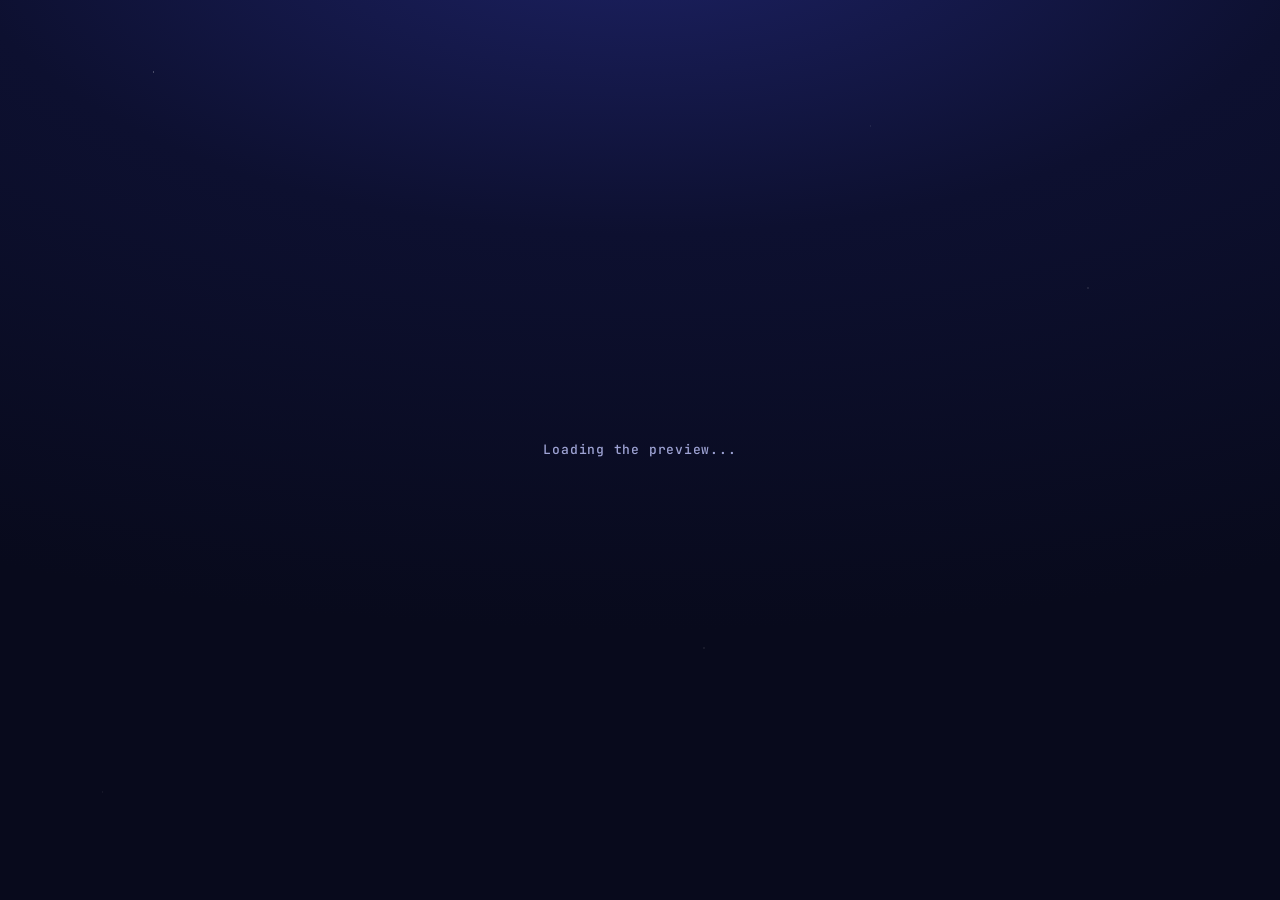
==== commit c25a0f22: "Night Ops: card collection, card effects, 5 m loot circle, Allow buttons, mode explainers Co-Authore" ====
--- a/dev/preview.html
+++ b/dev/preview.html
@@ -26,6 +26,7 @@
 <link rel="stylesheet" href="../css/cam.css"><!-- v1.2 PAGE-CAM -->
 <link rel="stylesheet" href="../css/cpplay.css"><!-- v1.3 PAGE-PLAY -->
 <link rel="stylesheet" href="../css/vote.css"><link rel="stylesheet" href="../css/loot.css"><!-- v1.6 -->
+<link rel="stylesheet" href="../css/cards.css"><!-- v1.6.3: the cards -->
 <link rel="stylesheet" href="../css/cpsetup.css"><!-- v1.3 PAGE-SETUP -->
 <link rel="stylesheet" href="../css/cpafter.css"><!-- v1.3 PAGE-AFTER -->
 <link rel="stylesheet" href="../css/reel.css"><!-- v1.4 PAGE-REEL -->
--- a/css/game.css
+++ b/css/game.css
@@ -970,9 +970,13 @@
 .tray-more .g-status {
   grid-template-columns: minmax(0, 1fr) auto;
   grid-template-areas: 'line btn';
-  min-height: 0;
-  padding: 8px 8px 8px 12px;
-}
+  align-items: center;
+  gap: 10px;
+  min-height: 56px;
+  height: auto;
+  padding: 10px 10px 10px 14px;
+}
+.tray-more .g-status-line { overflow-wrap: anywhere; white-space: normal; }
 .tray-more .g-status-icon { display: none; }
 .tray-more .g-status-title { position: absolute; width: 1px; height: 1px; overflow: hidden; clip: rect(0 0 0 0); white-space: nowrap; }
 .tray-more .g-status-line { align-self: center; padding-right: 0; }
--- a/css/map.css
+++ b/css/map.css
@@ -511,6 +511,7 @@
   display: grid;
   grid-template-columns: minmax(0, 1fr);
   align-content: start;
+  grid-auto-rows: max-content; /* rows never squash (their words spilled over the next row's buttons) */
   gap: 8px;
   max-height: 52vh;
   max-height: 52dvh;
--- a/css/vote.css
+++ b/css/vote.css
@@ -84,7 +84,8 @@
   position: relative; align-self: center; margin: 0 0 22px; padding: 10px 14px; max-width: 34ch; border: 3px solid var(--ink); border-radius: 18px;
   background: #fff7e6; color: var(--ink); font: 700 15px/1.3 var(--font); text-align: left; box-shadow: 4px 4px 0 var(--ink);
 }
-.vs-bubble:empty { visibility: hidden; }
+.vs-bubble:empty, .vs-bubble.wait { visibility: hidden; }
+.vs-bubble { min-width: 0; max-width: min(34ch, 100%); }
 .vs-bubble::before { content: ''; position: absolute; left: -14px; bottom: 14px; border: 8px solid transparent; border-right: 10px solid var(--ink); }
 .vs-bubble.pop { animation: vs-bubble .35s cubic-bezier(.2, 1.6, .4, 1) both; }
 
@@ -146,7 +147,7 @@
 .vs-pdot.chase2 { animation: vs-chase2 3s ease-in infinite; }
 .vs-tagstar { position: absolute; left: 62%; top: 30%; transform: translateZ(40px) rotateZ(24deg) rotateX(-56deg); padding: 4px 12px; border: 3px solid var(--ink); border-radius: 12px; background: var(--hunter); color: #fff; font: 20px var(--display); box-shadow: 3px 3px 0 var(--ink); animation: vs-tagpop 3s ease-in-out infinite; }
 .vs-pdot.stepout { animation: vs-stepout 4s ease-in-out infinite; }
-.vs-livebadge { position: absolute; left: 88%; top: 78%; transform: translateZ(50px) rotateZ(24deg) rotateX(-56deg); white-space: nowrap; padding: 4px 10px; border: 3px solid var(--ink); border-radius: 999px; background: var(--warn, #ff8f3a); color: var(--ink); font: 13px var(--display); box-shadow: 3px 3px 0 var(--ink); animation: vs-livebadge 4s ease-in-out infinite; }
+.vs-livebadge { position: absolute; left: 52%; top: 96%; transform: translateZ(50px) rotateZ(24deg) rotateX(-56deg); white-space: nowrap; padding: 4px 10px; border: 3px solid var(--ink); border-radius: 999px; background: var(--warn, #ff8f3a); color: var(--ink); font: 13px var(--display); box-shadow: 3px 3px 0 var(--ink); animation: vs-livebadge 4s ease-in-out infinite; }
 .vs-call { display: grid; justify-items: center; gap: 18px; }
 .vs-gearicons { display: flex; gap: 18px; font-size: 52px; }
 .vs-gearicons span { animation: vs-drop .5s cubic-bezier(.2, 1.6, .4, 1) both, vs-bob 1.2s ease-in-out infinite; animation-delay: calc(.4s + var(--i) * .15s), calc(1s + var(--i) * .2s); }
@@ -156,6 +157,9 @@
 .vs-gear-mine { width: 100%; display: grid; grid-template-columns: repeat(3, 1fr); gap: 8px; }
 .vs-gear-row { display: grid; justify-items: center; gap: 4px; padding: 10px 6px; border: 3px solid var(--ink); border-radius: 16px; background: #fff7e6; color: var(--ink); box-shadow: 4px 4px 0 var(--ink); font-weight: 700; font-size: 13px; animation: vs-flipin .5s cubic-bezier(.2, 1.4, .4, 1) both; }
 .vs-gear-row strong { font: 15px var(--display); }
+/* v1.6.2 PERMS: the one tap an iPhone needs is big and easy to hit */
+.vs-gear-row .vs-gear-act { min-height: 44px; min-width: 76px; padding: 0 12px; border: 3px solid var(--ink); border-radius: 12px; background: var(--gold); color: var(--ink); font: 16px var(--display); box-shadow: 3px 3px 0 var(--ink); }
+.vs-gear-row .vs-gear-act.fix { background: #ffb547; }
 .vs-gear-go { min-height: 48px; padding: 0 22px; background: var(--gold); color: var(--ink); font-family: var(--display); font-weight: 400; }
 .vs-gear-grid { width: 100%; display: grid; grid-template-columns: repeat(auto-fill, minmax(96px, 1fr)); gap: 8px; max-height: 32vh; overflow: auto; padding: 4px; }
 .vs-gear-card { display: grid; justify-items: center; gap: 4px; padding: 8px 4px; border: 3px solid var(--ink); border-radius: 14px; background: rgba(20, 24, 70, .92); box-shadow: 3px 3px 0 var(--ink); animation: vs-drop .45s cubic-bezier(.2, 1.6, .4, 1) both; animation-delay: calc(var(--i) * .06s); }
@@ -346,3 +350,652 @@
 @media (prefers-reduced-motion: reduce) {
   .vs *, .vs *::before, .vs *::after { animation-duration: 1ms !important; animation-iteration-count: 1 !important; animation-delay: 0s !important; transition: none !important; }
 }
+
+/* ======================= v1.6.1: the show, round 3 ======================= */
+/* ---- Static in 3D: a floating walkie-talkie box whose face is a little CRT screen ---- */
+.vs-host { grid-template-columns: auto minmax(0, 1fr); transition: transform .6s cubic-bezier(.3, 1.3, .5, 1); }
+.s3 { --w: 92px; --hh: 128px; --d: 40px; position: relative; width: 120px; height: 168px; perspective: 520px; perspective-origin: 50% 30%; animation: s3-in .8s cubic-bezier(.2, 1.5, .4, 1) both; transform-origin: 50% 100%; transition: transform .6s cubic-bezier(.3, 1.3, .5, 1); }
+.vs[data-host='hero'] .vs-host { grid-template-columns: minmax(0, 1fr); justify-items: center; }
+.vs[data-host='hero'] .s3 { transform: scale(1.25); }
+.vs[data-host='hero'] .vs-bubble { margin: 10px 0 0; text-align: center; }
+.vs[data-host='hero'] .vs-bubble::before { left: 50%; top: -18px; bottom: auto; border: 9px solid transparent; border-bottom: 10px solid var(--ink); translate: -50% 0; }
+.vs[data-host='side'] .s3 { transform: scale(.78); }
+.s3-shadow { position: absolute; left: 50%; bottom: 4px; width: 80px; height: 16px; margin-left: -40px; border-radius: 50%; background: rgba(0, 0, 0, .45); filter: blur(3px); animation: s3-shadow 3s ease-in-out infinite; }
+.s3-float { position: absolute; inset: 0; transform-style: preserve-3d; animation: s3-bob 3s ease-in-out infinite; }
+.s3-spin { position: absolute; left: 50%; top: 34px; width: var(--w); height: var(--hh); margin-left: calc(var(--w) / -2); transform-style: preserve-3d; animation: s3-turn 7s ease-in-out infinite alternate; }
+.s3.talk .s3-spin { animation: s3-turn 7s ease-in-out infinite alternate, s3-nod .45s ease-in-out infinite; }
+.s3-body { position: absolute; inset: 0; transform-style: preserve-3d; }
+.s3-face { position: absolute; box-sizing: border-box; border: 3.5px solid var(--ink); border-radius: 12px; backface-visibility: hidden; }
+.s3-front { inset: 0; transform: translateZ(calc(var(--d) / 2)); background: linear-gradient(160deg, #ffe680, #ffc21f 55%, #e09a00); display: grid; justify-items: center; align-content: start; gap: 6px; padding: 9px 8px; }
+.s3-back { inset: 0; transform: rotateY(180deg) translateZ(calc(var(--d) / 2)); background: #b97f00; }
+.s3-left, .s3-right { top: 0; width: var(--d); height: var(--hh); left: calc((var(--w) - var(--d)) / 2); background: linear-gradient(90deg, #c88a00, #e9a90c); }
+.s3-right { transform: rotateY(90deg) translateZ(calc(var(--w) / 2)); }
+.s3-left { transform: rotateY(-90deg) translateZ(calc(var(--w) / 2)); }
+.s3-top, .s3-bottom { left: 0; width: var(--w); height: var(--d); top: calc((var(--hh) - var(--d)) / 2); }
+.s3-top { transform: rotateX(90deg) translateZ(calc(var(--hh) / 2)); background: #ffe27a; }
+.s3-bottom { transform: rotateX(-90deg) translateZ(calc(var(--hh) / 2)); background: #8a5c00; }
+.s3-ptt { position: absolute; left: 50%; top: 34px; width: 14px; height: 34px; margin-left: -7px; border: 3px solid var(--ink); border-radius: 6px; background: #ff4d5e; }
+.s3-screen { position: relative; width: 100%; height: 56px; border: 3.5px solid var(--ink); border-radius: 9px; background: radial-gradient(120% 120% at 50% 40%, #10305a, #061328 70%); box-shadow: inset 0 0 12px rgba(125, 249, 255, .35); overflow: hidden; display: grid; justify-items: center; align-content: center; gap: 5px; }
+.s3-eyes { display: flex; gap: 16px; }
+.s3-eye { display: block; width: 11px; height: 16px; border-radius: 5px; background: #7df9ff; box-shadow: 0 0 8px #7df9ff; animation: s3-blink 4.4s infinite; transition: height .2s, border-radius .2s, width .2s; }
+.s3[data-mood='happy'] .s3-eye { height: 7px; width: 13px; border-radius: 8px 8px 2px 2px; }
+.s3[data-mood='wow'] .s3-eye { width: 15px; height: 15px; border-radius: 50%; }
+.s3[data-mood='wink'] .s3-eye:last-child { height: 3px; }
+.s3-mouth { display: flex; align-items: center; gap: 2px; height: 14px; }
+.s3-bar { display: block; width: 4px; height: 3px; border-radius: 2px; background: #7df9ff; box-shadow: 0 0 5px #7df9ff; }
+.s3.talk .s3-bar { animation: s3-eq .2s ease-in-out infinite alternate; animation-duration: calc(.14s + var(--i) * .035s); }
+.s3-scan { position: absolute; inset: 0; background: repeating-linear-gradient(0deg, rgba(255, 255, 255, .06) 0 1px, transparent 1px 3px); animation: s3-scan 3s linear infinite; }
+.s3-grille { display: grid; grid-template-columns: repeat(5, 7px); gap: 5px; }
+.s3-grille i { display: block; width: 7px; height: 7px; border-radius: 50%; background: var(--ink); }
+.s3-led { position: absolute; right: 9px; bottom: 12px; width: 10px; height: 10px; border-radius: 50%; border: 2.5px solid var(--ink); background: #5a1220; }
+.s3.talk .s3-led { background: #ff4d5e; box-shadow: 0 0 8px #ff4d5e; animation: st-led .3s steps(2) infinite; }
+.s3-knob { position: absolute; left: 9px; bottom: 9px; width: 16px; height: 16px; border-radius: 50%; border: 3px solid var(--ink); background: #ff4d5e; }
+.s3-ant { position: absolute; right: 14px; top: 0; width: 8px; height: 54px; transform-style: preserve-3d; transform-origin: 50% 100%; transform: translateY(-100%) translateZ(4px); animation: s3-wobble 1.8s ease-in-out infinite; }
+.s3.talk .s3-ant { animation-duration: .6s; }
+.s3-ant-a, .s3-ant-b { position: absolute; inset: 0; border-radius: 4px; background: var(--ink); }
+.s3-ant-b { transform: rotateY(90deg); }
+.s3-tip { position: absolute; left: 50%; top: -10px; width: 16px; height: 16px; margin-left: -8px; border-radius: 50%; border: 3px solid var(--ink); background: radial-gradient(circle at 35% 35%, #ff9aa5, #ff4d5e 60%); }
+@keyframes s3-in { 0% { opacity: 0; transform: translateY(160px) scale(.5) rotate(-20deg); } 70% { opacity: 1; } }
+@keyframes s3-bob { 0%, 100% { transform: translateY(0); } 50% { transform: translateY(-10px); } }
+@keyframes s3-shadow { 0%, 100% { transform: scale(1); opacity: .45; } 50% { transform: scale(.82); opacity: .3; } }
+@keyframes s3-turn { from { transform: rotateX(-10deg) rotateY(-32deg); } to { transform: rotateX(-6deg) rotateY(26deg); } }
+@keyframes s3-nod { 50% { translate: 0 2px; } }
+@keyframes s3-blink { 0%, 93%, 100% { transform: scaleY(1); } 95% { transform: scaleY(.1); } }
+@keyframes s3-eq { from { height: 3px; } to { height: 13px; } }
+@keyframes s3-scan { to { background-position: 0 30px; } }
+@keyframes s3-wobble { 0%, 100% { rotate: -7deg; } 50% { rotate: 8deg; } }
+
+/* ---- the channel change between scenes, and the dive into the vote ---- */
+.vs-tvx { position: absolute; inset: 0; z-index: 5; pointer-events: none; opacity: 0; background: repeating-radial-gradient(circle at 30% 40%, #fff 0 1px, #222 1px 2px, #888 2px 3px); background-size: 7px 9px; }
+.vs-tvx.go { animation: vs-tvx .55s steps(9) both; }
+@keyframes vs-tvx {
+  0% { opacity: 1; clip-path: inset(49.5% 0 49.5% 0); background-color: #fff; background-position: 0 0; }
+  22% { opacity: 1; clip-path: inset(0 0 0 0); background-position: 3px 5px; }
+  55% { opacity: .9; clip-path: inset(0 0 0 0); background-position: -4px 2px; }
+  100% { opacity: 0; clip-path: inset(0 0 0 0); background-position: 2px -3px; }
+}
+.vs.dive .vs-stage { animation: vs-dive .8s cubic-bezier(.2, 1.1, .3, 1) both; }
+@keyframes vs-dive { from { opacity: 0; transform: perspective(800px) translate(-30%, 40%) scale(.15) rotateY(-40deg); } to { opacity: 1; transform: none; } }
+.vs-floor { position: absolute; left: -20%; right: -20%; bottom: -10%; height: 42%; background: linear-gradient(rgba(125, 249, 255, .12) 2px, transparent 2px) 0 0 / 100% 34px, linear-gradient(90deg, rgba(125, 249, 255, .12) 2px, transparent 2px) 0 0 / 34px 100%; transform: perspective(300px) rotateX(62deg); transform-origin: 50% 100%; animation: vs-floor 3s linear infinite; opacity: .6; }
+@keyframes vs-floor { to { background-position: 0 34px, 0 0; } }
+
+/* ---- the intro's new scenes ---- */
+.vs-coins { display: flex; gap: 22px; perspective: 600px; animation: vs-up .5s .2s both; }
+.vs-coin { display: grid; place-items: center; align-content: center; gap: 2px; width: 118px; height: 118px; border: 5px solid var(--ink); border-radius: 50%; color: #fff; box-shadow: 0 7px 0 var(--ink); animation: vs-coin 2.6s ease-in-out infinite; }
+.vs-coin span { font-size: 40px; }
+.vs-coin b { font: 400 16px var(--display); }
+.vs-coin.t-hunter { background: radial-gradient(circle at 35% 30%, #ff8a96, var(--hunter)); }
+.vs-coin.t-hider { background: radial-gradient(circle at 35% 30%, #8cc0ff, var(--hider)); animation-delay: -1.3s; }
+@keyframes vs-coin { 0%, 100% { transform: rotateY(-25deg) translateY(0); } 50% { transform: rotateY(25deg) translateY(-10px); } }
+.vs-phonecard, .vs-confirm { display: grid; justify-items: center; padding: 10px 18px; border: 4px solid var(--ink); border-radius: 18px; background: #fff7e6; color: var(--ink); box-shadow: 5px 6px 0 var(--ink); rotate: -3deg; animation: vs-throw .6s cubic-bezier(.2, 1.3, .4, 1) 2s both; }
+.vs-phonecard b { font: 400 30px var(--display); color: var(--hider); }
+.vs-confirm b { font: 400 18px var(--display); color: #fff; background: var(--hider); padding: 6px 12px; border-radius: 10px; border: 3px solid var(--ink); }
+.vs-confirm { gap: 6px; animation-delay: 3.6s; }
+.vs-carousel { width: 280px; height: 170px; perspective: 700px; display: grid; place-items: center; }
+.vs-carousel-in { position: relative; width: 64px; height: 90px; transform-style: preserve-3d; animation: vs-carousel 9s linear infinite; }
+.vs-ccard { position: absolute; inset: 0; display: grid; place-items: center; border: 4px solid var(--ink); border-radius: 12px; background: #fff7e6; font-size: 32px; box-shadow: 0 4px 0 var(--ink); transform: rotateY(calc(var(--i) * 360deg / var(--n))) translateZ(125px); }
+@keyframes vs-carousel { from { transform: rotateX(-12deg) rotateY(0); } to { transform: rotateX(-12deg) rotateY(-360deg); } }
+.vs-rarities .r3 { background: linear-gradient(90deg, #ff9ae4, #ffe27a, #9affc9, #9ae4ff); color: var(--ink); animation: vs-stamp .45s cubic-bezier(.2, 1.7, .4, 1) 2.7s both, vs-shine .8s ease-in-out 3.2s infinite; }
+.vs-rarities { flex-wrap: wrap; justify-content: center; }
+.vs-road { position: absolute; left: -10%; right: -10%; top: 46%; height: 26px; background: #2a2a3a repeating-linear-gradient(90deg, transparent 0 16px, #ffd23f 16px 28px) 0 50% / 100% 3px no-repeat; border-top: 3px solid var(--ink); border-bottom: 3px solid var(--ink); }
+.vs-car { position: absolute; top: 44%; font-size: 30px; transform: translateZ(20px) rotateZ(24deg) rotateX(-56deg); animation: vs-car 3.2s ease-in-out infinite; }
+.vs-pdot.waiting { --x: 72%; --y: 40%; }
+@keyframes vs-car { 0% { left: -10%; } 60%, 100% { left: 64%; } }
+.vs-walkies.solo { margin-top: -8px; }
+.vs-sign { perspective: 700px; animation: vs-up .4s both; }
+.vs-sign-in { display: grid; justify-items: center; padding: 12px 26px; border: 5px solid var(--ink); border-radius: 18px; background: #1fbf7a; color: #fff; box-shadow: 0 8px 0 var(--ink); animation: vs-signflip 1s cubic-bezier(.2, 1.4, .4, 1) .3s both, vs-sway 5s ease-in-out 1.3s infinite; }
+.vs-sign-in b { font: 400 30px/1 var(--display); -webkit-text-stroke: 2px var(--ink); paint-order: stroke fill; }
+.vs-sign-in small { font: 400 16px var(--display); letter-spacing: .2em; }
+@keyframes vs-signflip { from { transform: rotateY(-100deg) scale(.6); opacity: 0; } to { transform: none; opacity: 1; } }
+.vs-rules { margin: 0; padding: 0; list-style: none; display: grid; gap: 7px; width: 100%; }
+.vs-rules li { display: flex; align-items: center; gap: 10px; padding: 7px 12px; border: 3px solid var(--ink); border-radius: 12px; background: #fff7e6; color: var(--ink); font-weight: 800; box-shadow: 3px 3px 0 var(--ink); animation: vs-throw .5s cubic-bezier(.2, 1.3, .4, 1) both; animation-delay: calc(1.5s + var(--i) * 2.2s); }
+.vs-rules li span { font-size: 24px; }
+.vs-rules li:last-child { background: var(--hunter); color: #fff; }
+.vs-scene.safety .vs-scene-title { font-size: clamp(26px, 8vw, 36px); }
+.vs-pocket { perspective: 600px; padding: 10px; }
+.vs-pphone { width: 96px; height: 170px; border: 5px solid var(--ink); border-radius: 20px; background: #22264f; padding: 8px; box-shadow: 0 8px 0 var(--ink); animation: vs-pphone 4s ease-in-out infinite; }
+.vs-pscreen { display: grid; place-items: center; height: 100%; border-radius: 10px; background: linear-gradient(#3a6bd8, #1d2a6b); animation: vs-pblack 4s steps(1) infinite; font-size: 34px; }
+.vs-pscreen span { opacity: 0; animation: vs-pmoon 4s steps(1) infinite; }
+@keyframes vs-pphone { 0%, 100% { transform: rotateY(-22deg) rotateX(8deg); } 50% { transform: rotateY(22deg) rotateX(-4deg); } }
+@keyframes vs-pblack { 0%, 35% { background: linear-gradient(#3a6bd8, #1d2a6b); } 40%, 100% { background: #000; } }
+@keyframes vs-pmoon { 0%, 40% { opacity: 0; } 45%, 100% { opacity: 1; } }
+
+/* ---- the vote: faces under the choice, so 12 people fit ---- */
+.vs-opt { grid-template-columns: 50px 1fr; grid-template-areas: 'emoji text' 'dots dots'; row-gap: 6px; }
+.vs-opt .vs-emoji { grid-area: emoji; }
+.vs-opt .vs-opt-text { grid-area: text; }
+.vs-opt .vs-dots { grid-area: dots; justify-content: flex-start; max-width: none; min-height: 0; padding-left: 8px; }
+.vs-opt .vs-dots:empty { display: none; }
+.vs-gear-grid { grid-template-columns: repeat(4, minmax(0, 1fr)); gap: 6px; max-height: none; overflow: visible; }
+.vs-gear-card { padding: 6px 2px; }
+.vs-gear-card.noface .face { outline: 3px dashed #ffb547; outline-offset: 2px; }
+.vs-gear-btns { display: flex; flex-wrap: wrap; gap: 8px; justify-content: center; }
+.vs-snap { min-height: 48px; padding: 0 18px; background: #fff7e6; color: var(--ink); font-family: var(--display); font-weight: 400; animation: vs-pulse 1.2s ease-in-out infinite; }
+.vs-snap[hidden] { display: none; }
+@media (max-width: 360px) { .vs-gear-name { font-size: 11px; } .vs-gear-icons .vs-gi { width: 20px; height: 20px; font-size: 11px; } }
+
+/* ---- the driver: two big choices, then the wheel ---- */
+.vs-dbtns { display: grid; grid-template-columns: 1fr 1fr; gap: 12px; width: 100%; }
+.vs-dbtn { display: grid; justify-items: center; align-content: start; gap: 6px; min-height: 150px; padding: 14px 8px; border: 4px solid var(--ink); border-radius: 22px; background: #fff7e6; color: var(--ink); box-shadow: 5px 6px 0 var(--ink); cursor: pointer; animation: vs-flipin .6s cubic-bezier(.2, 1.3, .4, 1) both; }
+.vs-dbtn > span:first-child { font-size: 46px; }
+.vs-dbtn b { font: 400 20px var(--display); }
+.vs-dbtn.no { animation-delay: .12s; }
+.vs-dbtn.mine { background: var(--gold); scale: 1.04; }
+.vs-dbtn .vs-dots { display: flex; flex-wrap: wrap; justify-content: center; }
+.vs-wheel { position: relative; width: 270px; height: 270px; perspective: 800px; }
+.vs-wheel-pin { position: absolute; left: 50%; top: -10px; z-index: 2; width: 0; height: 0; margin-left: -14px; border: 14px solid transparent; border-top: 26px solid var(--hunter); filter: drop-shadow(0 3px 0 var(--ink)); }
+.vs-wheel-disc { position: absolute; inset: 0; border: 6px solid var(--ink); border-radius: 50%; box-shadow: 0 10px 0 var(--ink); transform: rotateX(18deg) rotate(0deg); animation: vs-wheel 5s cubic-bezier(.12, .7, .18, 1) .3s forwards;
+  background: repeating-conic-gradient(from 0deg, #ffd23f 0 calc(360deg / var(--n)), #ff6f91 calc(360deg / var(--n)) calc(720deg / var(--n)), #7df9ff calc(720deg / var(--n)) calc(1080deg / var(--n))); }
+@keyframes vs-wheel { to { transform: rotateX(18deg) rotate(var(--land)); } }
+.vs-wheel-label { position: absolute; left: 50%; top: 50%; display: grid; justify-items: center; gap: 2px; width: 80px; margin: -40px 0 0 -40px; transform: rotate(var(--a)) translateY(-82px); color: var(--ink); }
+.vs-wheel-label b { font: 400 13px var(--display); max-width: 80px; overflow: hidden; text-overflow: ellipsis; white-space: nowrap; }
+.vs-wheel-name { margin: 0; font: 400 36px var(--display); color: var(--gold); -webkit-text-stroke: 3px var(--ink); paint-order: stroke fill; text-shadow: 4px 4px 0 var(--ink); opacity: 0; animation: vs-slam .55s cubic-bezier(.2, 1.7, .4, 1) 5.3s both; }
+.vs-spin { display: grid; justify-items: center; gap: 14px; }
+.vs-wins { grid-template-columns: 1fr; }
+.vs-win { padding: 12px 16px; }
+.vs-win strong { font-size: 22px; }
+
+@media (prefers-reduced-motion: reduce) {
+  .vs-wheel-disc { animation: none; transform: rotateX(18deg) rotate(var(--land)); }
+  .vs-wheel-name { opacity: 1; }
+}
+
+/* v1.6.2: the scene change is a sticker wipe in the game's own colours (not TV static): gold, hunter red, hider blue
+   and night navy bands sweep across, skewed, with an ink edge. */
+.vs-tvx { opacity: 1; background: none; clip-path: none; overflow: hidden; }
+.vs-tvx::before {
+  content: ''; position: absolute; top: -10%; bottom: -10%; left: -100%; width: 300%;
+  background: linear-gradient(90deg, transparent 0 8%, #0a0820 8% 9%, var(--gold, #ffd23f) 9% 22%, #0a0820 22% 23%, var(--hunter, #ff4d5e) 23% 36%, #0a0820 36% 37%, var(--hider, #2c8cff) 37% 50%, #0a0820 50% 51%, #1a1c5c 51% 91%, #0a0820 91% 92%, transparent 92%);
+  transform: translateX(-100%) skewX(-18deg);
+}
+.vs-tvx.go { animation: none; }
+.vs-tvx.go::before { animation: vs-wipe 1.6s cubic-bezier(.45, 0, .55, 1) both; }
+@keyframes vs-wipe { from { transform: translateX(-100%) skewX(-18deg); } to { transform: translateX(100%) skewX(-18deg); } }
+@media (prefers-reduced-motion: reduce) { .vs-tvx.go::before { animation: none; } }
+
+/* ======================= v1.6.4: how each mode plays (js/screens/voteexplain.js) ======================= */
+/* Static shrinks to the corner while a scene needs the room ('mini'); his bubble stays. */
+.vs[data-host='mini'] .s3 { margin: -56px -30px 0 -16px; transform: scale(.6); transform-origin: 50% 100%; }
+.vs[data-host='mini'] .vs-host { min-height: 0; }
+.vs[data-host='mini'] .vs-bubble { margin-bottom: 10px; font-size: 14px; padding: 8px 12px; }
+.vx-scene { position: relative; width: 100%; display: grid; justify-items: center; gap: 10px; }
+.vx-kick { animation: vs-drop .5s cubic-bezier(.2, 1.6, .4, 1) both; }
+.vx-stagebox { position: relative; width: min(100%, 360px); }
+.vx-banner {
+  margin: 0; padding: 6px 14px; border: 4px solid var(--ink); border-radius: 14px; box-shadow: 4px 5px 0 var(--ink);
+  font: 400 clamp(20px, 6.4vw, 28px)/1 var(--display); color: #fff; -webkit-text-stroke: 1.5px var(--ink); paint-order: stroke fill; text-align: center; rotate: -3deg;
+}
+.vx-banner.t-hunter { background: var(--hunter); }
+.vx-banner.t-hider { background: var(--hider); }
+.vx-banner.t-gold { background: var(--gold); color: var(--ink); -webkit-text-stroke: 0; }
+.vx-chip { padding: 4px 10px; border: 3px solid var(--ink); border-radius: 999px; background: #fff7e6; color: var(--ink); font: 800 13px/1.15 var(--font); box-shadow: 3px 3px 0 var(--ink); white-space: nowrap; }
+.vx-chip.t-hunter { background: var(--hunter); color: #fff; }
+.vx-chip.t-hider { background: var(--hider); color: #fff; }
+/* the key under a little map: who's who */
+.vx-legend { display: flex; flex-wrap: wrap; justify-content: center; gap: 6px 12px; margin: 4px 0 0; padding: 0; list-style: none; font: 800 13px/1 var(--font); color: #fff; animation: vs-up .5s .5s both; }
+.vx-legend li { display: flex; align-items: center; gap: 5px; }
+.vx-legend i { display: block; width: 14px; height: 14px; border: 3px solid var(--ink); border-radius: 50%; }
+.vx-legend .t-hider { background: var(--hider); }
+.vx-legend .t-hunter { background: var(--hunter); }
+.vx-legend .t-ping { background: rgba(255, 210, 63, .35); border: 3px dashed var(--gold); }
+.vx-legend .t-ring { background: none; border-color: var(--hider); }
+.vx-legend .t-cp { background: rgba(255, 210, 63, .35); border-color: var(--gold); }
+.vx-legend .t-box { background: rgba(255, 210, 63, .35); border: 3px dashed var(--gold); }
+
+/* ---- the little map (100 x 82 units, container units, so it scales with the phone) ---- */
+.vx-map {
+  position: relative; width: 100%; aspect-ratio: 100 / 82; container-type: inline-size; overflow: hidden;
+  border: 4px solid var(--ink); border-radius: 22px; background: #131a4c; box-shadow: 0 8px 0 var(--ink), 0 18px 40px rgba(0, 0, 0, .45);
+  animation: vx-mapin .6s cubic-bezier(.2, 1.3, .4, 1) both; transition: opacity .4s, scale .5s cubic-bezier(.3, 1.2, .5, 1);
+}
+.vx-map-in { position: absolute; inset: 0; transform-origin: 68% 33%; transition: transform 1.1s cubic-bezier(.45, 0, .2, 1); }
+.vx-streets {
+  position: absolute; inset: 0;
+  background: linear-gradient(90deg, transparent 31%, rgba(150, 165, 255, .16) 31% 34%, transparent 34% 63%, rgba(150, 165, 255, .16) 63% 66%, transparent 66%),
+    linear-gradient(transparent 22%, rgba(150, 165, 255, .16) 22% 26%, transparent 26% 70%, rgba(150, 165, 255, .16) 70% 74%, transparent 74%),
+    linear-gradient(rgba(255, 255, 255, .04) 1px, transparent 1px) 0 0 / 6.25cqw 6.25cqw, linear-gradient(90deg, rgba(255, 255, 255, .04) 1px, transparent 1px) 0 0 / 6.25cqw 6.25cqw;
+}
+.vx-park { position: absolute; left: 6%; top: 76%; width: 22%; height: 20%; border-radius: 40%; background: rgba(46, 160, 96, .32); }
+.vx-block { position: absolute; border-radius: 6px; background: rgba(120, 130, 220, .14); }
+.vx-block.b1 { left: 38%; top: 30%; width: 22%; height: 15%; }
+.vx-block.b2 { left: 70%; top: 79%; width: 24%; height: 13%; }
+.vx-block.b3 { left: 6%; top: 32%; width: 22%; height: 13%; }
+.vx-at { position: absolute; left: 0; top: 0; width: 0; height: 0; translate: calc(var(--x, var(--x0)) * 1cqw) calc(var(--y, var(--y0)) * 1cqw); transition: translate 1.6s cubic-bezier(.45, 0, .3, 1); }
+.vx-ring-c {
+  position: absolute; left: -37cqw; top: -37cqw; width: 74cqw; height: 74cqw; border-radius: 50%;
+  border: 1.2cqw solid var(--hider); box-shadow: 0 0 0 80cqw rgba(4, 5, 20, .42), 0 0 4cqw rgba(80, 160, 255, .5), inset 0 0 4cqw rgba(80, 160, 255, .3);
+  transition: scale 1.4s cubic-bezier(.45, 0, .3, 1), border-color .4s;
+}
+.vx-dot::before {
+  content: ''; position: absolute; left: -3.4cqw; top: -3.4cqw; width: 6.8cqw; height: 6.8cqw; border-radius: 50%; box-sizing: border-box;
+  border: .9cqw solid var(--ink); background: var(--hider); box-shadow: 0 0 0 .8cqw rgba(255, 255, 255, .5), 0 0 3cqw var(--hider);
+  transition: background-color .3s, box-shadow .3s;
+}
+.vx-dot.t-hunter::before { background: var(--hunter); box-shadow: 0 0 0 .8cqw rgba(255, 255, 255, .5), 0 0 3cqw var(--hunter); }
+.vx-dot.t-hider { z-index: 2; }
+.vx-dot.t-hunter { z-index: 3; }
+.vx-tag { position: absolute; left: -6cqw; top: -10.5cqw; width: 12cqw; padding: .4cqw 0; border: .6cqw solid var(--ink); border-radius: 2cqw; background: var(--hider); color: #fff; font: 400 3.2cqw/1 var(--display); text-align: center; }
+.vx-hud { position: absolute; left: 3cqw; top: 3cqw; display: flex; align-items: center; gap: 1.6cqw; padding: 1.2cqw 2.4cqw; border: .8cqw solid var(--ink); border-radius: 99px; background: #fff7e6; color: var(--ink); box-shadow: .8cqw .8cqw 0 var(--ink); font: 400 3.6cqw/1 var(--display); z-index: 5; }
+.vx-timer { position: relative; display: block; width: 12cqw; height: 2.2cqw; border-radius: 2cqw; background: rgba(2, 3, 10, .2); overflow: hidden; }
+.vx-timer i { position: absolute; inset: 0; background: var(--warn); transform-origin: 0 50%; animation: vx-bar 1.2s linear .6s both; }
+.vx-hud-p { display: none; }
+.vx-burst { z-index: 6; }
+.vx-burst b, .vx-grab b, .vx-trap b, .vx-bump b, .vx-live b {
+  position: absolute; left: 0; top: 0; translate: -50% -50%; white-space: nowrap; padding: 1cqw 2.4cqw; border: .8cqw solid var(--ink); border-radius: 2.4cqw;
+  font: 400 4.6cqw/1 var(--display); color: #fff; background: var(--hunter); box-shadow: .8cqw .8cqw 0 var(--ink); opacity: 0; scale: .2;
+  transition: opacity .2s, scale .45s cubic-bezier(.2, 1.8, .4, 1);
+}
+@keyframes vx-bar { from { transform: scaleX(0); } }
+@keyframes vx-mapin { from { opacity: 0; transform: perspective(700px) rotateX(38deg) translateY(40px) scale(.8); } }
+
+/* ---- Classic: pings, the ring, the chase ---- */
+.vx-ping i { position: absolute; left: -11cqw; top: -11cqw; width: 22cqw; height: 22cqw; border-radius: 50%; border: 1cqw dashed var(--gold); background: rgba(255, 210, 63, .16); opacity: 0; scale: .2; transition: opacity .25s, scale .55s cubic-bezier(.2, 1.6, .4, 1); }
+.vx-ping b { position: absolute; z-index: 5; left: 0; top: -15cqw; translate: -50% 0; padding: .6cqw 1.8cqw; border: .6cqw solid var(--ink); border-radius: 2cqw; background: var(--gold); color: var(--ink); font: 400 3.2cqw/1 var(--display); opacity: 0; scale: .3; transition: opacity .2s, scale .45s cubic-bezier(.2, 1.8, .4, 1); }
+.vx-ping.p2 i, .vx-ping.p2 b { transition-delay: .12s; }
+.vx-ping.p3 i, .vx-ping.p3 b { transition-delay: .24s; }
+.vx-hunt.ph-ping .vx-ping i, .vx-hunt.ph-ping .vx-ping b { opacity: 1; scale: 1; }
+.vx-hunt.ph-ping .vx-ping i { animation: vx-throb 1.3s ease-in-out .6s infinite; }
+.vx-hunt.ph-ping .vx-hud { background: var(--gold); animation: vs-stamp .4s cubic-bezier(.2, 1.7, .4, 1); }
+.vx-hunt.ph-ping .vx-hud-w, .vx-hunt.ph-ping .vx-timer { display: none; }
+.vx-hunt.ph-ping .vx-hud-p { display: block; }
+.vx-hunt.ph-see .k1 { --x: 27; --y: 44; }
+.vx-hunt.ph-see .k2 { --x: 60; --y: 58; }
+.vx-hunt.ph-ring .vx-ring-c { scale: .76; border-color: var(--warn); }
+.vx-hunt.ph-move .d1 { --x: 36; --y: 46; }
+.vx-hunt.ph-move .d2 { --x: 63; --y: 26; }
+.vx-hunt.ph-move .d3 { --x: 46; --y: 54; }
+.vx-hunt.ph-chase .vx-ping { opacity: 0; transition: opacity .3s; }
+.vx-hunt.ph-chase .vx-hud { opacity: 0; }
+.vx-hunt.ph-chase .d2 { --x: 67; --y: 21; transition-duration: 1.2s; }
+.vx-hunt.ph-chase .k1 { --x: 57; --y: 27; transition-duration: 1.3s; }
+.vx-hunt.ph-chase .k2 { --x: 70; --y: 36; transition-duration: 1.3s; }
+.vx-hunt.ph-tag .k1 { --x: 64; --y: 22; transition-duration: .4s; }
+.vx-hunt.ph-tag .d2::before { background: #8890b0; box-shadow: 0 0 0 .8cqw rgba(255, 255, 255, .3); }
+.vx-hunt.ph-tag .tagb b { opacity: 1; scale: 1.15; animation: vx-shake .4s ease-in-out .2s 2; }
+.vx-hunt.ph-catch .tagb b { opacity: 0; }
+.vx-confirm {
+  position: absolute; right: -4px; bottom: 10px; z-index: 6; display: grid; justify-items: center; gap: 4px; padding: 8px 12px; border: 4px solid var(--ink); border-radius: 16px;
+  background: #fff7e6; color: var(--ink); box-shadow: 4px 5px 0 var(--ink); rotate: 4deg; opacity: 0; translate: 30px 20px; scale: .6;
+  transition: opacity .25s, translate .5s cubic-bezier(.2, 1.4, .4, 1), scale .5s cubic-bezier(.2, 1.4, .4, 1);
+}
+.vx-confirm small { font-weight: 800; font-size: 12px; }
+.vx-confirm b { padding: 4px 16px; border: 3px solid var(--ink); border-radius: 10px; background: var(--hider); color: #fff; font: 400 18px var(--display); }
+.vx-hunt.ph-tag .vx-confirm { opacity: 1; translate: 0 0; scale: 1; transition-delay: .5s; }
+.vx-hunt.ph-catch .vx-confirm { opacity: 0; transition-delay: 0s; }
+.vx-panel {
+  position: absolute; left: 6%; right: 6%; top: 50%; z-index: 7; display: grid; justify-items: center; gap: 10px; padding: 14px 10px; translate: 0 -50%;
+  border: 4px solid var(--ink); border-radius: 20px; background: rgba(14, 16, 52, .96); box-shadow: 5px 6px 0 var(--ink);
+  opacity: 0; scale: .7; transition: opacity .25s, scale .5s cubic-bezier(.2, 1.5, .4, 1);
+}
+.vx-hunt.ph-catch .win-h { opacity: 1; scale: 1; }
+.vx-hunt.ph-time .win-h { opacity: 0; scale: .8; }
+.vx-hunt.ph-time .win-s { opacity: 1; scale: 1; }
+.vx-hunt.ph-catch .vx-map { opacity: .35; }
+.vx-panel .vx-banner { opacity: 0; scale: 2; transition: opacity .2s, scale .45s cubic-bezier(.2, 1.7, .4, 1); }
+.vx-hunt.ph-hwin .win-h .vx-banner, .vx-hunt.ph-swin .win-s .vx-banner { opacity: 1; scale: 1; }
+.vx-hunt.ph-swin .win-s { animation: vx-flashpanel .6s ease-out; }
+.vx-tokens { display: flex; gap: 10px; justify-content: center; }
+.vx-token { position: relative; display: grid; justify-items: center; gap: 3px; width: 64px; }
+.vx-token .face, .vx-initial { width: 44px !important; height: 44px !important; border: 3px solid var(--ink); border-radius: 50%; box-shadow: 0 0 0 3px var(--hider); }
+.vx-initial { display: grid; place-items: center; background: var(--hider); color: #fff; font: 400 20px var(--display); }
+.vx-token b { max-width: 64px; overflow: hidden; text-overflow: ellipsis; white-space: nowrap; font-size: 12px; font-weight: 800; color: #fff; }
+.vx-x { position: absolute; left: 50%; top: 0; width: 44px; margin-left: -22px; font: 400 40px/44px var(--display); color: var(--hunter); -webkit-text-stroke: 2px var(--ink); paint-order: stroke fill; opacity: 0; scale: 2.4; transition: opacity .15s, scale .35s cubic-bezier(.2, 1.8, .4, 1); }
+.vx-token:nth-child(2) .vx-x { transition-delay: .35s; }
+.vx-token:nth-child(3) .vx-x { transition-delay: .7s; }
+.vx-hunt.ph-catch .win-h .vx-x { opacity: 1; scale: 1; }
+.win-s .vx-token:nth-child(-n+2) .vx-x { opacity: 1; scale: 1; transition: none; }
+.win-s .vx-token:nth-child(3) .face, .win-s .vx-token:nth-child(3) .vx-initial { animation: vx-glow 1s ease-in-out infinite alternate; }
+.vx-clock0 { margin: 0; padding: 4px 12px; border: 3px solid var(--ink); border-radius: 10px; background: #141238; color: var(--gold); font: 400 18px var(--display); }
+@keyframes vx-throb { 50% { scale: 1.12; } }
+@keyframes vx-shake { 25% { rotate: -8deg; } 75% { rotate: 8deg; } }
+@keyframes vx-glow { to { box-shadow: 0 0 0 4px var(--gold), 0 0 22px 6px rgba(255, 210, 63, .8); } }
+@keyframes vx-flashpanel { from { background: #fff; } }
+
+/* ---- Classic: the powers as cards ---- */
+.vx-cpowers { gap: 8px; }
+.vx-prow { width: min(100%, 360px); display: grid; gap: 6px; justify-items: center; }
+.vx-plabel { margin: 0; padding: 2px 14px; border: 3px solid var(--ink); border-radius: 999px; color: #fff; font: 400 15px var(--display); letter-spacing: .06em; box-shadow: 3px 3px 0 var(--ink); opacity: 0; scale: .4; transition: opacity .2s, scale .45s cubic-bezier(.2, 1.7, .4, 1); }
+.vx-prow.t-hunter .vx-plabel { background: var(--hunter); }
+.vx-prow.t-hider .vx-plabel { background: var(--hider); }
+.vx-plabel.on { opacity: 1; scale: 1; }
+.vx-pcards { width: 100%; display: grid; grid-template-columns: repeat(3, minmax(0, 1fr)); gap: 10px; }
+.vx-ptile { display: grid; justify-items: center; gap: 5px; opacity: 0; translate: 0 60px; scale: .5; transition: opacity .2s, translate .5s cubic-bezier(.2, 1.4, .4, 1), scale .5s cubic-bezier(.2, 1.4, .4, 1); }
+.vx-ptile .nc { --w: min(100%, 96px); --ry: 180deg; }
+.vx-ptile .nc-in { transition: transform .7s cubic-bezier(.3, 1.3, .5, 1) .1s; }
+.vx-ptile.on { opacity: 1; translate: 0 0; scale: 1; }
+.vx-ptile.on .nc { --ry: 0deg; }
+.vx-pline { margin: 0; max-width: 13ch; font: 800 12.5px/1.2 var(--font); color: #fff; text-align: center; text-shadow: 0 2px 0 var(--ink); }
+.vx-cpowers.ph-save .vx-ptile .nc { animation: vx-wiggle .5s ease-in-out 2; }
+.vx-cpowers.ph-save .vx-ptile:nth-child(2) .nc { animation-delay: .1s; }
+.vx-cpowers.ph-save .vx-ptile:nth-child(3) .nc { animation-delay: .2s; }
+@keyframes vx-wiggle { 25% { rotate: -6deg; translate: 0 -6px; } 75% { rotate: 6deg; translate: 0 -6px; } }
+
+/* ---- Checkpoints: the race ---- */
+.vx-cp { z-index: 1; }
+.vx-cp-zone { position: absolute; left: -9cqw; top: -9cqw; width: 18cqw; height: 18cqw; border-radius: 50%; border: .9cqw dashed rgba(255, 255, 255, .7); background: rgba(255, 255, 255, .08); opacity: 0; scale: .3; transition: opacity .3s, scale .5s cubic-bezier(.2, 1.6, .4, 1); transition-delay: calc(var(--i) * .18s); }
+.vx-cp-pin { position: absolute; left: -3cqw; top: -7cqw; font-size: 6cqw; line-height: 1; opacity: 0; translate: 0 -8cqw; transition: opacity .2s, translate .45s cubic-bezier(.2, 1.7, .4, 1); transition-delay: calc(var(--i) * .18s); }
+.vx-cp-name { position: absolute; left: 0; top: 9.5cqw; translate: -50% 0; white-space: nowrap; padding: .5cqw 1.6cqw; border: .5cqw solid var(--ink); border-radius: 1.6cqw; background: #fff7e6; color: var(--ink); font: 800 2.8cqw/1.1 var(--font); opacity: 0; transition: opacity .3s; transition-delay: calc(.2s + var(--i) * .18s); }
+.vx-race.ph-flags .vx-cp-zone, .vx-race.ph-flags .vx-cp-pin, .vx-race.ph-flags .vx-cp-name { opacity: 1; scale: 1; translate: 0 0; }
+.vx-race.ph-flags .vx-cp-name { translate: -50% 0; }
+.vx-race.ph-open .c1 .vx-cp-zone { border: 1cqw solid var(--gold); background: rgba(255, 210, 63, .25); box-shadow: 0 0 5cqw rgba(255, 210, 63, .7); animation: vx-throb 1.1s ease-in-out infinite; transition-delay: 0s; }
+.vx-race.ph-open .c2, .vx-race.ph-open .c3 { opacity: .55; }
+.vx-hud.cp { gap: 8px; padding: 0; border: 0; background: none; box-shadow: none; }
+.vx-open, .vx-safe { display: flex; align-items: center; gap: 6px; padding: 3px 10px; border: 3px solid var(--ink); border-radius: 999px; box-shadow: 3px 3px 0 var(--ink); font: 400 14px var(--display); opacity: 0; scale: .3; transition: opacity .2s, scale .45s cubic-bezier(.2, 1.7, .4, 1); }
+.vx-open { background: var(--gold); color: var(--ink); }
+.vx-safe { background: #1fbf7a; color: #fff; }
+.vx-safe i { position: relative; display: block; width: 40px; height: 8px; border: 2px solid var(--ink); border-radius: 6px; background: #fff; overflow: hidden; }
+.vx-safe i::after { content: ''; position: absolute; inset: 0; background: #0b7a49; transform-origin: 0 50%; transition: transform 1.8s linear; }
+.vx-race.ph-open .vx-open { opacity: 1; scale: 1; }
+.vx-race.ph-safe .vx-open { display: none; }
+.vx-race.ph-safe .vx-safe { opacity: 1; scale: 1; }
+.vx-race.ph-safe .vx-safe i::after { transform: scaleX(0); }
+.vx-race.ph-over .vx-safe { background: var(--hunter); animation: vx-shake .4s ease-in-out 2; }
+.vx-stagebox > .vx-chip { position: absolute; z-index: 6; opacity: 0; scale: .4; transition: opacity .2s, scale .45s cubic-bezier(.2, 1.7, .4, 1); }
+.vx-chip.first { right: 10px; top: 12px; background: var(--hider); color: #fff; }
+.vx-chip.lock { right: 8px; bottom: 10px; background: var(--hunter); color: #fff; }
+.vx-race.ph-first .vx-chip.first, .vx-race.ph-first .vx-chip.lock { opacity: 1; scale: 1; }
+.vx-race.ph-hunt .vx-chip.lock, .vx-race.ph-zoom .vx-chip.first { opacity: 0; scale: .6; }
+.vx-race.ph-first .d1 { --x: 60; --y: 24; transition-duration: 2.4s; }
+.vx-race.ph-first .d2 { --x: 50; --y: 46; transition-duration: 2.6s; }
+.vx-race.ph-hunt .k1 { --x: 82; --y: 36; transition-duration: 3s; }
+.vx-race.ph-hunt .k2 { --x: 26; --y: 38; transition-duration: 3s; }
+.vx-race.ph-zoom .vx-map-in { transform: translate(-18cqw, 8cqw) scale(1.6); }
+.vx-race.ph-zoom .vx-cp-name { opacity: 0; transition-delay: 0s; }
+.vx-race.ph-inside .d1 { --x: 68; --y: 28; transition-duration: .8s; }
+.vx-race.ph-inside .d2 { --x: 57; --y: 38; transition-duration: .8s; }
+.vx-polaroid {
+  position: absolute; z-index: 6; display: grid; justify-items: center; gap: 4px; width: 104px; padding: 6px 6px 8px; border: 3px solid var(--ink); border-radius: 6px; background: #fff; box-shadow: 4px 5px 0 var(--ink);
+  opacity: 0; scale: .3; transition: opacity .2s, scale .5s cubic-bezier(.2, 1.6, .4, 1), translate .5s;
+}
+.vx-polaroid.yes { right: 4px; top: 8px; rotate: 6deg; }
+.vx-polaroid.no { left: 6px; bottom: 8px; width: 92px; rotate: -6deg; }
+.vx-photo { display: block; width: 100%; aspect-ratio: 4 / 3; border-radius: 3px; background: radial-gradient(circle at 50% 38%, #ffd23f 0 12%, transparent 13%), linear-gradient(#5aa8ff 0 55%, #3d8a54 55%); }
+.vx-polaroid.no .vx-photo { filter: grayscale(1) brightness(.7); }
+.vx-polaroid b { font: 400 13px var(--display); color: #0b7a49; }
+.vx-polaroid.no b { color: #c8283a; }
+.vx-race.ph-snap .vx-polaroid.yes, .vx-race.ph-out .vx-polaroid.no { opacity: 1; scale: 1; }
+.vx-race.ph-safe .vx-polaroid.yes, .vx-race.ph-safe .vx-polaroid.no { opacity: 0; scale: .5; }
+.vx-flash { position: absolute; inset: 0; z-index: 8; border-radius: 22px; background: #fff; opacity: 0; pointer-events: none; }
+.vx-race.ph-snap .vx-flash { animation: vx-flash .5s ease-out; }
+@keyframes vx-flash { 10% { opacity: .9; } 100% { opacity: 0; } }
+.vx-shield i { position: absolute; left: -7cqw; top: -7cqw; width: 14cqw; height: 14cqw; border-radius: 50%; border: .8cqw solid #7ef0c0; background: radial-gradient(circle, rgba(126, 240, 192, .1), rgba(126, 240, 192, .45)); box-shadow: 0 0 4cqw rgba(126, 240, 192, .8); opacity: 0; scale: .2; transition: opacity .25s, scale .5s cubic-bezier(.2, 1.6, .4, 1); }
+.vx-shield { --x: 68; --y: 28; z-index: 4; }
+.vx-race.ph-safe .vx-shield i { opacity: 1; scale: 1; }
+.vx-race.ph-over .vx-shield i { opacity: 0; scale: 1.8; transition-duration: .35s; }
+.vx-race.ph-safe .k1 { --x: 75; --y: 24; transition-duration: .8s; }
+.vx-race.ph-bounce .k1 { --x: 82; --y: 20; transition-duration: .5s; transition-timing-function: cubic-bezier(.2, 1.8, .4, 1); }
+.vx-race.ph-bounce .vx-bump b { opacity: 1; scale: 1; background: #1fbf7a; }
+.vx-race.ph-over .vx-bump b { opacity: 0; }
+.vx-bump { --x: 72; --y: 13; z-index: 6; }
+.vx-bump b, .vx-live b { font-size: 3cqw; padding: .7cqw 1.6cqw; border-width: .5cqw; box-shadow: .5cqw .5cqw 0 var(--ink); }
+.vx-live { --x: 68; --y: 18; z-index: 6; }
+.vx-race.ph-live .d1::before { background: var(--warn); animation: vx-livepulse .8s ease-in-out infinite; }
+.vx-race.ph-live .vx-live b { opacity: 1; scale: 1; background: var(--warn); color: var(--ink); }
+.vx-race.ph-live .k1 { --x: 72; --y: 26; transition-duration: 1s; }
+.vx-race.ph-live .k2 { --x: 62; --y: 32; transition-duration: 1.6s; }
+@keyframes vx-livepulse { 50% { box-shadow: 0 0 0 1.6cqw rgba(255, 143, 58, .5), 0 0 6cqw var(--warn); } }
+
+/* ---- Checkpoints: most checkpoints wins ---- */
+.vx-cprow { display: flex; flex-wrap: wrap; justify-content: center; gap: 8px; }
+.vx-cpchip { padding: 4px 10px; border: 3px solid var(--ink); border-radius: 999px; font: 800 13px var(--font); box-shadow: 3px 3px 0 var(--ink); animation: vs-drop .45s cubic-bezier(.2, 1.6, .4, 1) both; }
+.vx-cpchip.done { background: #1fbf7a; color: #fff; }
+.vx-cpchip.open { background: var(--gold); color: var(--ink); animation-delay: .15s; }
+.vx-cpchip.lock { background: #2a2d63; color: #cfd0f0; animation-delay: .3s; }
+.vx-cpwin.ph-next .vx-cpchip.open { animation: vs-drop .45s cubic-bezier(.2, 1.6, .4, 1) .15s both, vx-throb 1s ease-in-out .6s infinite; }
+.vx-board { width: min(100%, 340px); margin: 0; padding: 0; list-style: none; display: grid; gap: 8px; }
+.vx-board li {
+  position: relative; display: grid; grid-template-columns: 30px minmax(0, 1fr) auto; align-items: center; gap: 10px; padding: 8px 12px;
+  border: 3px solid var(--ink); border-radius: 14px; background: #fff7e6; color: var(--ink); box-shadow: 4px 4px 0 var(--ink);
+  opacity: 0; translate: 110% 0; rotate: 4deg; transition: opacity .2s, translate .5s cubic-bezier(.2, 1.3, .4, 1), rotate .5s;
+}
+.vx-board li.on { opacity: 1; translate: 0 0; rotate: 0deg; }
+.vx-rank { display: grid; place-items: center; width: 30px; height: 30px; border-radius: 50%; background: var(--ink); color: var(--gold); font: 400 16px var(--display); }
+.vx-who { min-width: 0; overflow: hidden; text-overflow: ellipsis; white-space: nowrap; font: 400 18px var(--display); }
+.vx-flags { display: flex; gap: 2px; font-size: 20px; }
+.vx-flags i { font-style: normal; opacity: 0; scale: 2; transition: opacity .15s, scale .35s cubic-bezier(.2, 1.8, .4, 1); transition-delay: calc(.35s + var(--f) * .2s); }
+.vx-board li.on .vx-flags i { opacity: 1; scale: 1; }
+.vx-crown { position: absolute; left: -2px; top: -22px; font-size: 30px; rotate: -18deg; opacity: 0; scale: .2; transition: opacity .2s, scale .5s cubic-bezier(.2, 1.8, .4, 1); }
+.vx-cpwin.ph-win .vx-crown { opacity: 1; scale: 1; }
+.vx-cpwin.ph-win .vx-board li:first-child { background: var(--gold); scale: 1.04; transition: scale .4s cubic-bezier(.2, 1.7, .4, 1); }
+.vx-cpwin > .vx-banner { opacity: 0; scale: 2.2; transition: opacity .2s, scale .45s cubic-bezier(.2, 1.7, .4, 1); }
+.vx-cpwin.ph-win > .vx-banner { opacity: 1; scale: 1; }
+
+/* ---- Loot drops: the deck (every card, dealt in rarity order, the one Static's on shown big) ---- */
+.vx-deck { --bigw: min(42vw, 172px); gap: 8px; }
+.vx-deckhead { display: flex; align-items: center; gap: 10px; }
+.vx-count { padding: 3px 10px; border: 3px solid var(--ink); border-radius: 999px; background: #141238; color: var(--gold); font: 700 15px var(--mono, monospace); letter-spacing: .06em; box-shadow: 3px 3px 0 var(--ink); }
+.vx-spot { position: relative; z-index: 3; width: 100%; height: calc(var(--bigw) * 1.4 + 32px); }
+.vx-rays { position: absolute; left: 50%; top: calc(32px + var(--bigw) * .7); width: calc(var(--bigw) * 2.6); aspect-ratio: 1; translate: -50% -50%; border-radius: 50%; opacity: .5; pointer-events: none;
+  background: repeating-conic-gradient(from 0deg, rgba(255, 255, 255, .12) 0 10deg, transparent 10deg 20deg); -webkit-mask: radial-gradient(closest-side, #000 30%, transparent); mask: radial-gradient(closest-side, #000 30%, transparent); animation: vs-spin 14s linear infinite; }
+.vx-big { position: absolute; left: 50%; top: 0; z-index: 2; width: var(--bigw); margin-left: calc(var(--bigw) / -2); display: grid; justify-items: center; gap: 4px;
+  opacity: 0; scale: .35; translate: 0 90px; transition: opacity .2s, scale .55s cubic-bezier(.2, 1.45, .4, 1), translate .55s cubic-bezier(.2, 1.3, .4, 1); }
+.vx-big.now { opacity: 1; scale: 1; translate: 0 0; }
+.vx-big.past { opacity: 0; scale: .3; translate: 0 calc(var(--bigw) * 1.2); transition-duration: .2s, .35s, .35s; transition-timing-function: ease-in; }
+.vx-big-card { position: relative; z-index: 2; width: 100%; }
+.vx-big-card .nc { --w: 100%; }
+.vx-big.now .nc-in { animation: vx-turn .75s cubic-bezier(.3, 1.25, .5, 1) both; }
+.vx-big.now .nc-front { box-shadow: 0 .42em 0 var(--nc-ink, #0a0820), 0 0 2.6em color-mix(in srgb, var(--rc) 70%, transparent), inset 0 0 0 .16em rgba(255, 255, 255, .45); }
+@keyframes vx-turn { from { transform: perspective(28em) rotateY(-540deg) scale(.8); } }
+.vx-rw { position: relative; z-index: 3; margin: 0; padding: 2px 12px; border: 3px solid var(--ink); border-radius: 999px; font: 400 15px/1.2 var(--display); letter-spacing: .06em; color: var(--ink); box-shadow: 3px 3px 0 var(--ink); }
+.vx-big.r-common .vx-rw { background: #e9eef9; }
+.vx-big.r-rare .vx-rw { background: #b38bff; }
+.vx-big.r-legendary .vx-rw { background: #ffd23f; animation: vx-throb .8s ease-in-out infinite; }
+.vx-big.r-mythic .vx-rw, .vx-rw.r-mythic { background: linear-gradient(90deg, #ff9ae4, #ffe27a, #9affc9, #9ae4ff, #ff9ae4) 0 0 / 200% 100%; animation: vx-rainbow 1.2s linear infinite, vx-throb .6s ease-in-out infinite; }
+@keyframes vx-rainbow { to { background-position: 200% 0; } }
+.vx-big.now.r-legendary ~ .vx-rays, .vx-spot:has(.vx-big.now.r-legendary) .vx-rays { background: repeating-conic-gradient(from 0deg, rgba(255, 210, 63, .32) 0 10deg, transparent 10deg 20deg); opacity: .9; }
+.vx-spot:has(.vx-big.now.r-mythic) .vx-rays { background: repeating-conic-gradient(from 0deg, rgba(255, 95, 210, .4) 0 8deg, rgba(126, 240, 192, .3) 8deg 16deg, transparent 16deg 24deg); opacity: 1; animation-duration: 5s; }
+.vx-spot:has(.vx-big.now.r-rare) .vx-rays { background: repeating-conic-gradient(from 0deg, rgba(179, 139, 255, .26) 0 10deg, transparent 10deg 20deg); opacity: .8; }
+.vx-grid { position: relative; z-index: 1; width: min(100%, 330px); display: grid; grid-template-columns: repeat(4, minmax(0, 1fr)); gap: 8px; }
+.vx-slot { position: relative; animation: vx-deal .55s cubic-bezier(.2, 1.3, .4, 1) both; animation-delay: calc(.15s + var(--i) * 70ms); transition: translate .3s, scale .3s; }
+.vx-slot .nc { --w: 100%; --ry: 180deg; }
+.vx-slot .nc-in { transition: transform .6s cubic-bezier(.3, 1.3, .5, 1); }
+.vx-slot.on .nc { --ry: 0deg; }
+.vx-slot.now { translate: 0 -6px; scale: 1.06; }
+.vx-slot.now::after { content: ''; position: absolute; inset: -5px; border-radius: 12px; border: 3px solid #fff; box-shadow: 0 0 14px 3px rgba(255, 255, 255, .6); animation: vx-throb .8s ease-in-out infinite; pointer-events: none; }
+@keyframes vx-deal { from { opacity: 0; translate: 0 -160px; rotate: -25deg; scale: .4; } }
+.vx-dark { position: absolute; inset: -400px; z-index: 2; background: radial-gradient(circle at 50% 30%, rgba(0, 0, 0, .5), rgba(0, 0, 0, .94) 40%); opacity: 0; transition: opacity .9s ease-in .6s; pointer-events: none; }
+.vx-deck.side-hider .vx-dark.on { opacity: 1; }
+.vx-deck.side-hunter .vx-dark { background: radial-gradient(circle at 50% 30%, rgba(255, 255, 255, .0), rgba(255, 240, 200, .25) 40%); }
+.vx-deck.side-hunter .vx-dark.on { opacity: 1; }
+
+/* each card shows what it does, around the big card (.vx-fx: four little parts, i.a-d) */
+.vx-fx { position: absolute; left: 50%; top: calc(32px + var(--bigw) * .7); width: 0; height: 0; z-index: 1; pointer-events: none; }
+.vx-fx i { position: absolute; display: block; opacity: 0; }
+.vx-big.now .vx-fx i { opacity: 1; }
+/* Sprint: speed lines */
+.fx-sprint .vx-fx i { left: calc(var(--bigw) * -1.2); width: calc(var(--bigw) * .9); height: 5px; border-radius: 3px; background: linear-gradient(90deg, transparent, #fff); }
+.fx-sprint .vx-fx .a { top: -60px; } .fx-sprint .vx-fx .b { top: -10px; } .fx-sprint .vx-fx .c { top: 40px; } .fx-sprint .vx-fx .d { top: 85px; left: calc(var(--bigw) * -1); }
+.fx-sprint.now .vx-fx i { animation: vx-zoom .55s linear infinite; }
+.fx-sprint.now .vx-fx .b { animation-delay: .2s; } .fx-sprint.now .vx-fx .c { animation-delay: .1s; } .fx-sprint.now .vx-fx .d { animation-delay: .32s; }
+@keyframes vx-zoom { from { translate: 60px 0; opacity: 0; } 30% { opacity: 1; } to { translate: -80px 0; opacity: 0; } }
+/* Smoke: puffs */
+.fx-smoke .vx-fx i { width: 120px; height: 120px; margin: -60px; border-radius: 50%; background: radial-gradient(circle, rgba(210, 215, 235, .75), rgba(210, 215, 235, 0) 68%); }
+.fx-smoke.now .vx-fx i { animation: vx-puff 2.2s ease-out infinite; }
+.fx-smoke .vx-fx .a { left: -70px; } .fx-smoke .vx-fx .b { left: 70px; } .fx-smoke .vx-fx .c { top: 60px; } .fx-smoke .vx-fx .d { top: -70px; }
+.fx-smoke.now .vx-fx .b { animation-delay: .5s; } .fx-smoke.now .vx-fx .c { animation-delay: 1s; } .fx-smoke.now .vx-fx .d { animation-delay: 1.4s; }
+@keyframes vx-puff { from { scale: .4; opacity: .9; } to { scale: 1.6; opacity: 0; } }
+/* Decoy: a fake pin pops up somewhere else */
+.fx-decoy .vx-fx .a::before, .fx-decoy .vx-fx .b::before { content: '📍'; font-size: 34px; }
+.fx-decoy .vx-fx .a { left: calc(var(--bigw) * -.95); top: -40px; }
+.fx-decoy .vx-fx .b { left: calc(var(--bigw) * .62); top: 30px; }
+.fx-decoy.now .vx-fx .a { animation: vx-fade .9s ease-in-out infinite alternate; filter: grayscale(1); }
+.fx-decoy.now .vx-fx .b { animation: vx-hop .9s cubic-bezier(.2, 1.8, .4, 1) infinite alternate; }
+@keyframes vx-fade { to { opacity: .2; } }
+@keyframes vx-hop { from { translate: 0 0; } to { translate: 0 -18px; } }
+/* Jammer: no signal */
+.fx-jammer .vx-fx .a { width: 70px; height: 70px; margin: -35px; left: calc(var(--bigw) * -.85); top: -50px; border-radius: 50%; border: 6px solid var(--hunter); background: linear-gradient(45deg, transparent 45%, var(--hunter) 45% 55%, transparent 55%); }
+.fx-jammer .vx-fx .b::before { content: '📡'; font-size: 30px; }
+.fx-jammer .vx-fx .b { left: calc(var(--bigw) * -.85 - 16px); top: -70px; }
+.fx-jammer.now .vx-fx .a { animation: vx-throb .5s ease-in-out infinite; }
+/* Glitch: the card goes buggy */
+.fx-glitch.now .vx-big-card { animation: vx-glitch .4s steps(2) infinite; filter: drop-shadow(-4px 0 0 rgba(255, 30, 120, .85)) drop-shadow(4px 0 0 rgba(30, 255, 240, .85)); }
+.fx-glitch .vx-fx i { left: calc(var(--bigw) * -.9); width: calc(var(--bigw) * 1.8); height: 10px; background: rgba(30, 255, 240, .5); }
+.fx-glitch .vx-fx .a { top: -70px; } .fx-glitch .vx-fx .b { top: 10px; background: rgba(255, 30, 120, .5); } .fx-glitch .vx-fx .c { top: 70px; }
+.fx-glitch.now .vx-fx i { animation: vx-tear .3s steps(3) infinite; }
+@keyframes vx-glitch { 0% { translate: 0 0; } 25% { translate: -6px 2px; skew: 6deg 0deg; } 50% { translate: 5px -3px; } 75% { translate: -3px 0; skew: -4deg 0deg; } }
+@keyframes vx-tear { 0% { translate: -14px 0; } 50% { translate: 16px 6px; } 100% { translate: 0 -8px; } }
+/* Ghost: fades in and out */
+.fx-ghost.now .vx-big-card { animation: vx-ghost 1.2s ease-in-out infinite alternate; }
+.fx-ghost .vx-fx .a::before { content: '👻'; font-size: 44px; }
+.fx-ghost .vx-fx .a { left: calc(var(--bigw) * .5); top: -90px; }
+.fx-ghost.now .vx-fx .a { animation: vx-float 1.6s ease-in-out infinite alternate; }
+@keyframes vx-ghost { to { opacity: .28; } }
+@keyframes vx-float { to { translate: -20px -14px; } }
+/* Static Storm: TV static over everything */
+.fx-storm .vx-fx .a { left: -50vw; top: -260px; width: 100vw; height: 520px;
+  background: repeating-radial-gradient(circle at 30% 40%, rgba(255, 255, 255, .55) 0 1px, rgba(30, 30, 40, .4) 1px 2px, rgba(140, 140, 150, .35) 2px 3px) 0 0 / 7px 9px; }
+.fx-storm.now .vx-fx .a { animation: vx-snow .18s steps(3) infinite; opacity: .55; }
+.fx-storm .vx-fx { z-index: 3; }
+@keyframes vx-snow { 0% { translate: 0 0; } 33% { translate: -3px 4px; } 66% { translate: 4px -2px; } }
+/* Blackout: the screen goes dark around it (.vx-dark), the card burns bright */
+.fx-blackout.now .vx-big-card { animation: vx-burn 1.4s ease-in-out infinite alternate; }
+@keyframes vx-burn { to { filter: drop-shadow(0 0 18px #ff5fd2) drop-shadow(0 0 30px rgba(255, 210, 63, .6)); } }
+/* Hacker: the alarm */
+.fx-hacker .vx-fx .a { width: 300px; height: 300px; margin: -150px; border-radius: 50%; background: radial-gradient(circle, rgba(255, 79, 94, .55), transparent 65%); }
+.fx-hacker.now .vx-fx .a { animation: vx-alarm .35s steps(2) infinite; }
+.fx-hacker .vx-fx .b::before { content: '🚨'; font-size: 34px; }
+.fx-hacker .vx-fx .b { left: calc(var(--bigw) * .55); top: -100px; }
+.fx-hacker.now .vx-fx .b { animation: vx-shake .25s ease-in-out infinite; }
+@keyframes vx-alarm { 50% { opacity: .15; } }
+/* Compass: an arrow that finds the nearest hider */
+.fx-compass .vx-fx .a { left: calc(var(--bigw) * -.9); top: -86px; width: 58px; height: 58px; border: 5px solid var(--ink); border-radius: 50%; background: #fff7e6; }
+.fx-compass .vx-fx .a::after { content: ''; position: absolute; left: 50%; top: 6px; margin-left: -7px; border: 7px solid transparent; border-bottom: 22px solid var(--hunter); transform-origin: 50% 100%; }
+.fx-compass.now .vx-fx .a::after { animation: vx-needle 2s cubic-bezier(.3, 1.4, .5, 1) both; }
+.fx-compass .vx-fx .b { left: calc(var(--bigw) * .78); top: 40px; width: 22px; height: 22px; margin: -11px; border: 4px solid var(--ink); border-radius: 50%; background: var(--hider); }
+@keyframes vx-needle { 0% { rotate: 0deg; } 60% { rotate: 500deg; } 100% { rotate: 470deg; } }
+/* Radar: a sweep */
+.fx-radar .vx-fx .a { width: 300px; height: 300px; margin: -150px; border-radius: 50%; background: conic-gradient(from 0deg, rgba(126, 240, 192, .55), transparent 25%); border: 2px solid rgba(126, 240, 192, .4); }
+.fx-radar.now .vx-fx .a { animation: vs-spin 1.6s linear infinite; }
+.fx-radar .vx-fx .b, .fx-radar .vx-fx .c, .fx-radar .vx-fx .d { width: 14px; height: 14px; margin: -7px; border-radius: 50%; border: 3px solid var(--ink); background: var(--hider); }
+.fx-radar .vx-fx .b { left: -120px; top: -60px; } .fx-radar .vx-fx .c { left: 110px; top: 40px; } .fx-radar .vx-fx .d { left: -90px; top: 90px; }
+.fx-radar.now .vx-fx .b, .fx-radar.now .vx-fx .c, .fx-radar.now .vx-fx .d { animation: vx-blip 1.6s ease-out infinite; }
+.fx-radar.now .vx-fx .c { animation-delay: .5s; } .fx-radar.now .vx-fx .d { animation-delay: 1s; }
+@keyframes vx-blip { 0% { opacity: 1; scale: 1.4; } 100% { opacity: 0; scale: .8; } }
+/* Double Double: pings twice as fast */
+.fx-double .vx-fx .a, .fx-double .vx-fx .b { width: 250px; height: 250px; margin: -125px; border-radius: 50%; border: 5px solid var(--gold); }
+.fx-double.now .vx-fx .a, .fx-double.now .vx-fx .b { animation: vs-ping .75s ease-out infinite; }
+.fx-double.now .vx-fx .b { animation-delay: .37s; }
+.fx-double .vx-fx .c::before { content: '×2'; font: 400 30px var(--display); color: var(--gold); -webkit-text-stroke: 2px var(--ink); paint-order: stroke fill; }
+.fx-double .vx-fx .c { left: calc(var(--bigw) * .55); top: -100px; }
+/* Freeze: frost */
+.fx-freeze .vx-fx .a { width: calc(var(--bigw) * 1.25); height: calc(var(--bigw) * 1.65); margin: calc(var(--bigw) * -.825) 0 0 calc(var(--bigw) * -.625); border-radius: 22px; box-shadow: inset 0 0 26px 10px rgba(200, 240, 255, .9), 0 0 24px rgba(160, 220, 255, .8); }
+.fx-freeze .vx-fx .b::before, .fx-freeze .vx-fx .c::before, .fx-freeze .vx-fx .d::before { content: '❄'; font-size: 26px; color: #dff6ff; }
+.fx-freeze .vx-fx .b { left: -110px; top: -90px; } .fx-freeze .vx-fx .c { left: 96px; top: -40px; } .fx-freeze .vx-fx .d { left: -100px; top: 70px; }
+.fx-freeze.now .vx-fx .b, .fx-freeze.now .vx-fx .c, .fx-freeze.now .vx-fx .d { animation: vx-spinsnow 3s linear infinite; }
+.fx-freeze.now .vx-big-card { animation: vx-shiver .12s linear infinite; }
+@keyframes vx-spinsnow { to { rotate: 360deg; translate: 0 20px; } }
+@keyframes vx-shiver { 50% { translate: 1.5px 0; } }
+/* Exposure: a camera flash */
+.fx-exposure .vx-fx .a { width: 420px; height: 420px; margin: -210px; border-radius: 50%; background: radial-gradient(circle, #fff 0, rgba(255, 255, 255, .7) 25%, transparent 60%); }
+.fx-exposure.now .vx-fx .a { animation: vx-flashout .9s ease-out .3s both; }
+.fx-exposure .vx-fx .b::before { content: '📸'; font-size: 34px; }
+.fx-exposure .vx-fx .b { left: calc(var(--bigw) * -.95); top: -100px; }
+@keyframes vx-flashout { 0% { opacity: 0; scale: .3; } 15% { opacity: 1; } 100% { opacity: 0; scale: 1.4; } }
+/* Tracker dart: a reticle locks on */
+.fx-tracker .vx-fx .a { left: calc(var(--bigw) * .75); top: -60px; width: 60px; height: 60px; margin: -30px; border-radius: 50%; border: 4px solid var(--hunter);
+  background: linear-gradient(var(--hunter), var(--hunter)) 50% 0 / 4px 14px no-repeat, linear-gradient(var(--hunter), var(--hunter)) 50% 100% / 4px 14px no-repeat,
+    linear-gradient(var(--hunter), var(--hunter)) 0 50% / 14px 4px no-repeat, linear-gradient(var(--hunter), var(--hunter)) 100% 50% / 14px 4px no-repeat; }
+.fx-tracker .vx-fx .b { left: calc(var(--bigw) * .75); top: -60px; width: 16px; height: 16px; margin: -8px; border-radius: 50%; border: 3px solid var(--ink); background: var(--hider); }
+.fx-tracker.now .vx-fx .a { animation: vx-lock 1.4s cubic-bezier(.3, 1.4, .5, 1) both, vx-throb .6s ease-in-out 1.4s infinite; }
+@keyframes vx-lock { from { scale: 2.6; rotate: 90deg; opacity: 0; } }
+/* The All-Seeing Eye: everyone lights up */
+.fx-eye .vx-fx .a { width: 360px; height: 360px; margin: -180px; border-radius: 50%; background: repeating-conic-gradient(from 0deg, rgba(255, 95, 210, .35) 0 6deg, rgba(126, 240, 192, .25) 6deg 12deg, transparent 12deg 20deg);
+  -webkit-mask: radial-gradient(closest-side, #000 20%, transparent); mask: radial-gradient(closest-side, #000 20%, transparent); }
+.fx-eye.now .vx-fx .a { animation: vs-spin 4s linear infinite; }
+.fx-eye .vx-fx .b, .fx-eye .vx-fx .c, .fx-eye .vx-fx .d { width: 16px; height: 16px; margin: -8px; border-radius: 50%; border: 3px solid var(--ink); background: var(--hider); box-shadow: 0 0 12px 4px #fff; }
+.fx-eye .vx-fx .b { left: -120px; top: -80px; } .fx-eye .vx-fx .c { left: 120px; top: -20px; } .fx-eye .vx-fx .d { left: -110px; top: 90px; }
+.fx-eye.now .vx-fx .b, .fx-eye.now .vx-fx .c, .fx-eye.now .vx-fx .d { animation: vx-throb .7s ease-in-out infinite; }
+
+/* ---- Loot drops: the demo ---- */
+.vx-demo .vx-stagebox { min-height: calc(min(100vw - 32px, 360px) * .82); }
+.vx-zone i { position: absolute; left: -13cqw; top: -13cqw; width: 26cqw; height: 26cqw; border-radius: 50%; border: 1cqw dashed var(--gold); background: rgba(255, 210, 63, .2); box-shadow: 0 0 5cqw rgba(255, 210, 63, .55); opacity: 0; scale: .2; transition: opacity .3s, scale .6s cubic-bezier(.2, 1.6, .4, 1) .35s; }
+.vx-zone b { position: absolute; left: 0; top: 14cqw; translate: -50% 0; white-space: nowrap; padding: .6cqw 1.8cqw; border: .6cqw solid var(--ink); border-radius: 2cqw; background: var(--gold); color: var(--ink); font: 400 3.1cqw/1 var(--display); opacity: 0; transition: opacity .3s .7s; }
+.vx-box { z-index: 2; opacity: 0; transition: opacity .2s; }
+.vx-box .chest-map { --cs: 8cqw; --kk: .17; }
+.vx-demo.ph-drop .x1 { opacity: 1; animation: vx-fall .7s cubic-bezier(.5, 0, .7, 1.4) both; }
+.vx-demo.ph-drop .z1 i, .vx-demo.ph-drop .z1 b { opacity: 1; scale: 1; }
+.vx-demo.ph-drop .z1 i { animation: vx-throb 1s ease-in-out .9s infinite; }
+@keyframes vx-fall { from { translate: calc(var(--x, var(--x0)) * 1cqw) calc(var(--y, var(--y0)) * 1cqw - 60cqw); } }
+.vx-demo.ph-walk .you { --x: 58; --y: 39; transition-duration: 1.2s; }
+.vx-demo.ph-grab .x1 { opacity: 0; scale: .3; transition: opacity .3s, scale .3s; }
+.vx-demo.ph-grab .z1 i { border-style: solid; background: rgba(126, 240, 192, .3); border-color: #7ef0c0; }
+.vx-demo.ph-grab .z1 b { opacity: 0; transition-delay: 0s; }
+.vx-demo.ph-grab .vx-grab b { opacity: 1; scale: 1; background: #1fbf7a; }
+.vx-grab { z-index: 6; --y: 26; }
+.vx-chestbox { position: absolute; inset: 0; z-index: 5; display: grid; justify-items: center; align-content: center; gap: 6px; opacity: 0; scale: .6; pointer-events: none; transition: opacity .3s, scale .5s cubic-bezier(.2, 1.4, .4, 1); }
+.vx-chestbox .chest-show { --c: #ff5fd2; }
+.vx-demo.ph-open .vx-map { opacity: 0; scale: .85; }
+.vx-demo.ph-open .vx-chestbox { opacity: 1; scale: 1; }
+.vx-demo.ph-burst .vx-chestbox .mc-hinge { transform: translateY(-44px) rotateX(115deg); }
+.vx-demo.ph-burst .vx-chestbox .mc-light { animation: mc-beam .9s ease-out forwards; }
+.vx-demo.ph-burst .vx-chestbox .chest-show { animation: none; }
+.vx-out { position: absolute; left: 50%; top: 36px; width: min(40vw, 150px); margin-left: calc(min(40vw, 150px) / -2); opacity: 0; scale: .2; translate: 0 120px; transition: opacity .2s, scale .6s cubic-bezier(.2, 1.4, .4, 1), translate .6s cubic-bezier(.2, 1.3, .4, 1); }
+.vx-out .nc { --w: 100%; }
+.vx-demo.ph-card .vx-out { opacity: 1; scale: 1; translate: 0 0; }
+.vx-demo.ph-card .vx-out .nc-in { animation: vx-turn .75s cubic-bezier(.3, 1.25, .5, 1) both; }
+.vx-demo.ph-card .chest-show { opacity: .25; transition: opacity .3s; }
+.vx-chestbox > .vx-rw { position: absolute; top: 0; opacity: 0; scale: 2; transition: opacity .2s, scale .45s cubic-bezier(.2, 1.7, .4, 1); }
+.vx-demo.ph-card .vx-chestbox > .vx-rw { opacity: 1; scale: 1; }
+.vx-played { position: absolute; left: 50%; top: 42%; translate: -50% 0; padding: 4px 14px; border: 4px solid var(--ink); border-radius: 14px; background: var(--hider); color: #fff; font: 400 24px var(--display); box-shadow: 4px 5px 0 var(--ink); rotate: -8deg; opacity: 0; scale: 2.4; transition: opacity .15s, scale .4s cubic-bezier(.2, 1.8, .4, 1); }
+.vx-demo.ph-play .vx-out { translate: 0 -260px; scale: .6; opacity: 0; transition: translate .5s cubic-bezier(.5, -.4, .7, 1), scale .5s, opacity .4s .15s; }
+.vx-demo.ph-play .vx-played { opacity: 1; scale: 1; }
+.vx-demo.ph-play .vx-chestbox > .vx-rw { opacity: 0; }
+.vx-demo.ph-dark .vx-chestbox { opacity: 0; scale: .9; }
+.vx-phones { position: absolute; inset: 0; z-index: 6; display: flex; justify-content: center; align-items: center; gap: 18px; opacity: 0; scale: .6; pointer-events: none; transition: opacity .3s, scale .5s cubic-bezier(.2, 1.4, .4, 1); }
+.vx-demo.ph-dark .vx-phones { opacity: 1; scale: 1; }
+.vx-hphone { position: relative; width: 118px; height: 210px; padding: 8px; border: 5px solid var(--ink); border-radius: 22px; background: var(--hunter); box-shadow: 0 8px 0 var(--ink); rotate: -5deg; }
+.vx-hphone.p2 { rotate: 6deg; translate: 0 14px; }
+.vx-hscreen { position: relative; height: 100%; overflow: hidden; border: 3px solid var(--ink); border-radius: 12px; background: #131a4c; display: grid; place-items: center; align-content: center; text-align: center; }
+.vx-hmap { position: absolute; inset: 0; background: linear-gradient(90deg, transparent 40%, rgba(150, 165, 255, .2) 40% 46%, transparent 46%), linear-gradient(transparent 55%, rgba(150, 165, 255, .2) 55% 60%, transparent 60%), radial-gradient(circle at 50% 50%, transparent 32%, var(--hider) 33% 36%, transparent 37%); }
+.vx-hdot { position: absolute; left: 60%; top: 40%; width: 14px; height: 14px; border-radius: 50%; border: 3px solid var(--ink); background: var(--hunter); }
+.vx-hscreen::after { content: ''; position: absolute; inset: 0; background: #000; opacity: 0; transition: opacity .7s ease-in .5s; }
+.vx-hblack, .vx-hscreen small { position: relative; z-index: 2; opacity: 0; transition: opacity .4s 1.1s; }
+.vx-hblack { font: 400 13px/1.15 var(--display); color: #ff9ae4; letter-spacing: .02em; }
+.vx-hscreen small { margin-top: 8px; padding: 0 6px; font: 700 11px/1.2 var(--font); color: #cfd0f0; }
+.vx-demo.ph-dark .vx-hscreen::after, .vx-demo.ph-dark .vx-hblack, .vx-demo.ph-dark .vx-hscreen small { opacity: 1; }
+.vx-hlabel { position: absolute; left: 50%; bottom: -14px; translate: -50% 0; padding: 1px 8px; border: 3px solid var(--ink); border-radius: 999px; background: #fff7e6; color: var(--hunter); font: 400 12px var(--display); }
+.vx-demo.ph-race .vx-map { opacity: 1; scale: 1; }
+.vx-demo.ph-race .vx-phones { opacity: 0; scale: .7; }
+.vx-demo.ph-race .z1 i, .vx-demo.ph-race .vx-grab b { opacity: 0; }
+.vx-demo.ph-race .x2 { opacity: 1; animation: vx-fall .6s cubic-bezier(.5, 0, .7, 1.4) both; }
+.vx-demo.ph-race .z2 i { opacity: 1; scale: 1; animation: vx-throb 1s ease-in-out .9s infinite; }
+.vx-demo.ph-race .k1 { --x: 52; --y: 16; transition-duration: 2.6s; }
+.vx-demo.ph-race .you { --x: 46; --y: 50; transition-duration: 2.6s; }
+.vx-bush { z-index: 4; }
+.vx-bush span { position: absolute; left: 0; top: 0; translate: -50% -60%; font-size: 9cqw; opacity: 0; transition: opacity .3s; }
+.vx-demo.ph-race .vx-bush span { opacity: 1; }
+.vx-eyes { position: absolute; left: 0; right: 0; top: 12px; z-index: 6; display: flex; justify-content: center; gap: 8px; opacity: 0; translate: 0 20px; transition: opacity .25s, translate .45s cubic-bezier(.2, 1.5, .4, 1); }
+.vx-demo.ph-see .vx-eyes { opacity: 1; translate: 0 0; }
+.vx-demo.ph-trap .vx-eyes { opacity: 0; }
+.vx-demo.ph-trap .k1 { --x: 48; --y: 21; transition-duration: .8s; }
+.vx-demo.ph-trap .you { --x: 35; --y: 38; transition-duration: 1.4s; }
+.vx-demo.ph-pounce .k1 { --x: 37; --y: 35; transition-duration: .35s; }
+.vx-demo.ph-pounce .vx-trap b { opacity: 1; scale: 1.2; animation: vx-shake .35s ease-in-out .2s 2; }
+.vx-trap { z-index: 7; --x: 30; --y: 16; }
+
+/* phones narrower than 360 px or shorter than 700 px: everything a size down */
+@media (max-height: 740px) {
+  .vs[data-host='mini'] .vs-bubble { font-size: 13px; line-height: 1.25; }
+  .vx-deck { --bigw: min(36vw, 132px); gap: 6px; }
+  .vx-grid { width: min(100%, 268px); gap: 6px; }
+  .vx-ptile .nc { --w: min(100%, 78px); }
+  .vx-stagebox { width: min(100%, 320px); }
+}
+@media (max-height: 640px) {
+  .vx-deck { --bigw: min(30vw, 108px); }
+  .vx-grid { width: min(100%, 230px); }
+  .vx-ptile .nc { --w: min(100%, 64px); }
+  .vx-stagebox { width: min(100%, 270px); }
+  .vx-pline { font-size: 11px; }
+  .vx-board li { padding: 5px 10px; }
+}
+@media (prefers-reduced-motion: reduce) {
+  .vx-fx i { animation: none !important; }
+  .vx-big-card { animation: none !important; filter: none !important; }
+}
+
+/* The deal: the card being said sits over the one going away (its flip shows only its own back). Map keys go
+   with their map: never under a scene that covers it. */
+.vx-big.now { z-index: 3; }
+.vx-big.past { z-index: 1; }
+.vx-demo.ph-open:not(.ph-race) .vx-legend, .vx-hunt.ph-catch .vx-legend { visibility: hidden; }
--- a/css/loot.css
+++ b/css/loot.css
@@ -213,3 +213,424 @@
 .tray-main:has(.btn.lt.held) .g-tag { font-size: 14px !important; gap: 0; padding-inline: 8px; min-width: 0; }
 .tray-main:has(.btn.lt.held) .g-tag > .icon { display: none; }
 .btn.lt.held { min-width: 100px; padding-inline: 12px; }
+
+/* ======================= v1.6.1: loot powers ======================= */
+:root { --loot-mythic: #ff5fd2; }
+.lb[data-rarity="mythic"] { --c: var(--loot-mythic); background: radial-gradient(circle at 50% 46%, rgba(80, 20, 90, .94), rgba(6, 5, 20, .97) 70%); }
+.lb[data-rarity="mythic"] .lb-rays { background: repeating-conic-gradient(from 0deg, #ff5fd2 0 6deg, transparent 6deg 12deg, #5fd0ff 12deg 18deg, transparent 18deg 24deg, #ffd23f 24deg 30deg, transparent 30deg 36deg); opacity: 0; }
+.lb[data-rarity="mythic"][data-stage="burst"] .lb-stage, .lb[data-rarity="mythic"][data-stage="card"] .lb-stage { animation: lb-quake .5s ease-out 3; }
+.lb[data-rarity="mythic"] .lb-word {
+  font-size: 50px; background: linear-gradient(90deg, #ff5fd2, #ffd23f, #5fffa8, #5fd0ff, #b38bff, #ff5fd2) 0 0 / 300% 100%;
+  -webkit-background-clip: text; background-clip: text; color: transparent;
+}
+.lb[data-rarity="mythic"][data-stage="card"] .lb-word { animation: lb-slam .55s cubic-bezier(.2, 1.8, .4, 1) .1s forwards, lb-shine 1.2s linear .7s infinite; }
+.lb[data-rarity="mythic"] .lb-spark:nth-child(3n) { background: #5fd0ff; box-shadow: 0 0 10px 3px #5fd0ff; }
+.lb[data-rarity="mythic"] .lb-spark:nth-child(3n+1) { background: #ffd23f; box-shadow: 0 0 10px 3px #ffd23f; }
+.lb-use {
+  position: absolute; top: calc(50% + 190px); left: 50%; translate: -50% 0; min-height: 52px; padding: 0 26px;
+  background: var(--c); color: #120e2c; border: 4px solid #0a0820; box-shadow: 0 6px 0 #0a0820; font: 400 20px var(--display, "Bowlby One", system-ui);
+  opacity: 0; animation: lb-use-in .4s ease-out 1.2s forwards;
+}
+.lb[data-stage="card"] .lb-use { opacity: 1; }
+@keyframes lb-use-in { to { opacity: 1; } }
+
+/* the stash in the tray */
+.ls { display: grid; gap: 8px; padding: 10px 12px; border: 3px solid #0a0820; border-radius: 18px; background: linear-gradient(160deg, #2b1f5e, #1a1440); box-shadow: 0 4px 0 #0a0820; }
+.ls[hidden] { display: none; }
+.ls-title { margin: 0; font: 400 15px var(--display, "Bowlby One", system-ui); color: var(--loot); }
+.ls-row { display: flex; flex-wrap: wrap; gap: 8px; }
+.ls-btn {
+  position: relative; display: inline-flex; align-items: center; gap: 6px; min-height: 48px; padding: 0 14px; border: 3px solid #0a0820; border-radius: 14px;
+  background: #fff7e6; color: #120e2c; font: 700 15px var(--font, system-ui); box-shadow: 0 4px 0 #0a0820; cursor: pointer;
+}
+.ls-btn:active { transform: translateY(3px); box-shadow: 0 1px 0 #0a0820; }
+.ls-btn:disabled { opacity: .45; filter: grayscale(1); }
+.ls-btn.mythic { background: linear-gradient(90deg, #ff9ae4, #ffe27a, #9affc9, #9ae4ff); animation: ls-mythic 2s ease-in-out infinite; }
+.ls-emoji { font-size: 22px; }
+.ls-n { font: 700 12px var(--mono, monospace); opacity: .7; }
+@keyframes ls-mythic { 50% { filter: brightness(1.15) saturate(1.3); } }
+
+/* the box flies into your phone */
+.lf { position: fixed; inset: 0; z-index: 8000; pointer-events: none; }
+.lf-ring { position: absolute; left: var(--x); top: var(--y); width: 40px; height: 40px; margin: -20px 0 0 -20px; border-radius: 50%; border: 5px solid var(--loot); animation: lf-ring .6s ease-out forwards; }
+.lf-crate { position: absolute; left: var(--x); top: var(--y); width: 0; height: 0; animation: lf-fly 1.1s cubic-bezier(.5, -0.3, .6, 1) .25s forwards; }
+.lf-box { position: absolute; left: -16px; top: -34px; width: 32px; height: 30px; scale: 1.2; filter: drop-shadow(0 3px 0 #0a0820) drop-shadow(0 0 14px rgba(255, 181, 71, .9)); animation: lf-spin 1.3s ease-in-out forwards; }
+.lf-got { position: absolute; left: var(--x); top: var(--y); translate: -50% 0; opacity: 0; font: 400 26px var(--display, "Bowlby One", system-ui); color: var(--loot); -webkit-text-stroke: 3px #0a0820; paint-order: stroke; text-shadow: 0 4px 0 #0a0820; animation: lf-got .7s cubic-bezier(.2, 1.8, .4, 1) 1.05s forwards; }
+@keyframes lf-ring { from { transform: scale(.4); opacity: 1; } to { transform: scale(4); opacity: 0; } }
+@keyframes lf-fly {
+  0% { transform: translate(0, 0) scale(1); }
+  25% { transform: translate(calc(var(--dx) * .1), calc(var(--dy) * -.35 - 80px)) scale(2.6); }
+  100% { transform: translate(var(--dx), var(--dy)) scale(.5); opacity: .9; }
+}
+@keyframes lf-spin { 0% { rotate: 0deg; } 30% { rotate: -20deg; } 100% { rotate: 380deg; } }
+@keyframes lf-got { 0% { opacity: 0; scale: 2.4; } 60% { opacity: 1; scale: .9; } 100% { opacity: 1; scale: 1; } }
+.lt.lf-hit { animation: lf-hit .9s cubic-bezier(.2, 1.8, .4, 1); }
+@keyframes lf-hit { 0% { scale: 1; } 25% { scale: 1.35; filter: brightness(1.6); } 100% { scale: 1; } }
+
+/* the nearest box chip over the map */
+.lt-near {
+  position: absolute; left: 50%; top: calc(var(--g-hud-bottom, 120px) + 92px); translate: -50% 0; z-index: 4; display: inline-flex; align-items: center; gap: 8px;
+  padding: 6px 14px; border: 3px solid #0a0820; border-radius: 999px; background: #fff7e6; color: #120e2c; font: 400 17px var(--display, "Bowlby One", system-ui);
+  box-shadow: 0 4px 0 #0a0820; pointer-events: none;
+}
+.lt-near[hidden] { display: none; }
+.lt-near-arrow { display: inline-block; color: #e0661a; transition: transform .4s ease; }
+.lt-near.hot { background: linear-gradient(#ffcf6b, #ff9a2e); animation: lt-pulse 1s ease-out infinite; }
+
+/* Smoke: a ping that's a big drifting cloud */
+.narea.ping.smoke, .narea.seen.smoke { fill: rgba(200, 205, 225, .35); stroke: rgba(230, 235, 250, .7); stroke-width: 3; stroke-dasharray: 3 9; filter: blur(2px); animation: smoke-drift 4s ease-in-out infinite; }
+@keyframes smoke-drift { 50% { opacity: .7; stroke-dashoffset: 24; } }
+
+/* ---- effects ---- */
+.lx-edge { position: fixed; inset: 0; z-index: 30; pointer-events: none; }
+.lx-edge.eye { box-shadow: inset 0 0 0 6px #b38bff, inset 0 0 60px 10px rgba(179, 139, 255, .6); animation: lx-breathe 1.6s ease-in-out infinite; }
+.lx-edge.tracked { box-shadow: inset 0 0 0 6px #ff4d5e, inset 0 0 60px 10px rgba(255, 77, 94, .55); animation: lx-breathe .9s ease-in-out infinite; }
+.lx-edge.freeze { box-shadow: inset 0 0 0 5px #9ae4ff, inset 0 0 50px 8px rgba(154, 228, 255, .45); }
+@keyframes lx-breathe { 50% { opacity: .55; } }
+.lx-chips { position: fixed; left: 50%; top: calc(var(--g-hud-bottom, 120px) + 50px); translate: -50% 0; z-index: 31; display: flex; flex-wrap: wrap; justify-content: center; gap: 6px; width: min(94vw, 420px); pointer-events: none; }
+.lx-chip { padding: 4px 12px; border: 3px solid #0a0820; border-radius: 999px; background: #1a1440; color: #fff; font: 700 13px var(--font, system-ui); box-shadow: 0 3px 0 #0a0820; }
+.lx-chip.eye { background: #b38bff; color: #120e2c; }
+.lx-chip.freeze { background: #9ae4ff; color: #120e2c; }
+.lx-chip.tracked, .lx-chip.tracker { background: #ff4d5e; }
+.lx-chip.queued { background: linear-gradient(90deg, #ff9ae4, #9ae4ff); color: #120e2c; }
+.lx-chip.mine { background: #2c6bff; }
+.g-root.lx-frozen .tile, .g-root.lx-frozen .g-power { position: relative; filter: saturate(.3) brightness(.8); }
+.g-root.lx-frozen .tile::after { content: '🧊'; position: absolute; right: 6px; top: 4px; font-size: 18px; }
+
+.lx-compass { position: fixed; left: 50%; top: 42%; translate: -50% -50%; z-index: 31; display: grid; justify-items: center; gap: 6px; pointer-events: none; }
+.lx-compass[hidden] { display: none; }
+.lx-arrow { display: grid; place-items: center; width: 110px; height: 110px; border: 5px solid #0a0820; border-radius: 50%; background: radial-gradient(circle, #fff7e6, #ffd9a0); color: #ff4d5e; font-size: 64px; box-shadow: 0 6px 0 #0a0820, 0 0 40px rgba(255, 77, 94, .5); transition: transform .5s cubic-bezier(.3, 1.4, .5, 1); }
+.lx-compass.lost .lx-arrow { color: #8890b0; animation: vs-shake .4s ease-in-out infinite; }
+.lx-cword { padding: 3px 12px; border: 3px solid #0a0820; border-radius: 999px; background: #ff4d5e; color: #fff; font: 700 14px var(--font, system-ui); }
+
+.lx-storm { position: absolute; inset: 0; z-index: 3; width: 100%; height: 100%; image-rendering: pixelated; opacity: .82; mix-blend-mode: normal; pointer-events: none; }
+.lx-storm[hidden], .lx-storm-word[hidden] { display: none; }
+.lx-storm-word { position: absolute; left: 50%; top: 45%; translate: -50% -50%; z-index: 4; display: grid; justify-items: center; gap: 4px; padding: 10px 22px; border: 4px solid #0a0820; border-radius: 16px; background: #0a0820; color: #fff; font: 400 26px var(--display, "Bowlby One", system-ui); pointer-events: none; animation: lx-roll 2.5s steps(1) infinite; }
+.lx-storm-word span { font: 700 15px var(--mono, monospace); color: #ffb547; }
+@keyframes lx-roll { 0%, 92% { transform: none; } 94% { transform: translateY(-6px) skewX(8deg); } 97% { transform: translateY(4px); } }
+
+.lx-blackout { position: fixed; inset: 0; z-index: 9500; display: grid; align-content: center; justify-items: center; gap: 14px; padding: 24px; background: #000; color: #fff; text-align: center; }
+.lx-blackout[hidden] { display: none; }
+.lx-bo-noise { position: absolute; inset: 0; background: repeating-linear-gradient(0deg, rgba(255, 255, 255, .03) 0 1px, transparent 1px 3px); animation: lx-scan 6s linear infinite; pointer-events: none; }
+@keyframes lx-scan { to { background-position: 0 300px; } }
+.lx-bo-title { margin: 0; font: 400 52px/1 var(--display, "Bowlby One", system-ui); color: #1a1a1a; -webkit-text-stroke: 2px #333; letter-spacing: .04em; animation: lx-flicker 3s steps(1) infinite; }
+@keyframes lx-flicker { 0%, 88%, 100% { color: #161616; } 90% { color: #3a3a3a; } 93% { color: #111; } }
+.lx-bo-line, .lx-bo-hint { margin: 0; max-width: 30ch; color: #777; font-weight: 700; }
+.lx-bo-clock { font: 400 64px var(--display, "Bowlby One", system-ui); color: #555; }
+.lx-bo-radio { position: relative; z-index: 1; animation: lx-crackle 1.8s steps(1) infinite; }
+@keyframes lx-crackle { 0%, 80%, 100% { transform: none; filter: none; } 82% { transform: translateX(-3px); filter: contrast(2) brightness(1.4); } 86% { transform: translateX(2px); } }
+.lx-bo-sos { position: relative; z-index: 1; min-height: 48px; padding: 0 22px; background: #ff4d5e; color: #fff; border: 3px solid #0a0820; }
+html.lx-dark .moment, html.lx-dark .banner-region { visibility: hidden; }
+
+/* Glitch: it must look like a real bug, never like a power */
+.g-root.gx-on .nmap-faces { animation: gx-jitter .35s steps(2) infinite; }
+.g-root.gx-on .g-topbar { animation: gx-skew 4s steps(1) infinite; }
+.g-root.gx-tear { clip-path: polygon(0 0, 100% 0, 100% 38%, 0 38%, 0 41%, 100% 41%, 100% 100%, 0 100%); }
+.g-root.gx-tear .g-mapwrap { transform: translateX(14px); filter: hue-rotate(80deg) contrast(1.4); }
+.g-root.gx-tear .g-hud { transform: translateX(-9px); }
+.gx-vanish { visibility: hidden !important; }
+@keyframes gx-jitter { 50% { transform: translate(2px, -1px); } }
+@keyframes gx-skew { 0%, 90%, 100% { transform: none; } 92% { transform: skewX(12deg) translateX(6px); } 95% { transform: translateX(-4px); } }
+.lx-fake { position: fixed; left: 12px; right: 12px; bottom: calc(var(--safe-bottom, 0px) + 140px); z-index: 40; padding: 10px 14px; border-radius: 8px; background: #2b2b2b; color: #eee; font: 13px/1.3 system-ui, sans-serif; box-shadow: 0 4px 16px rgba(0, 0, 0, .5); }
+.lx-fake[hidden] { display: none; }
+
+@media (prefers-reduced-motion: reduce) {
+  .lf-crate, .lf-box, .lf-ring, .lx-edge, .lx-storm-word, .lx-bo-title, .lx-bo-radio, .g-root.gx-on .nmap-faces, .g-root.gx-on .g-topbar { animation: none !important; }
+  .lf-got { animation: none; opacity: 1; }
+}
+
+/* ======================= v1.6.1 round 2 ======================= */
+/* Everything over the map stacks under the lines (in the flow): nothing covers anything, nor the map's middle. */
+.lx-stack { display: flex; flex-direction: column; align-items: center; gap: 6px; pointer-events: none; }
+.lx-chips { position: static; translate: none; width: auto; max-width: 100%; }
+.lx-chips[hidden] { display: none; }
+.lx-compass { position: static; translate: none; display: inline-flex; flex-direction: row; align-items: center; gap: 8px; padding: 4px 12px 4px 4px; border: 3px solid var(--ink, #0a0820); border-radius: 999px; background: #fff7e6; box-shadow: 0 3px 0 var(--ink, #0a0820); }
+.lx-compass .lx-arrow { width: 34px; height: 34px; border-width: 3px; font-size: 20px; box-shadow: none; }
+.lx-compass .lx-cword { padding: 0; border: 0; background: none; color: #120e2c; font: 800 14px var(--font, system-ui); }
+.lt-near { position: static; translate: none; }
+
+/* Glitch's pocket mode that won't wake, and its "Leave the game?" that never leaves */
+.lx-fp { position: fixed; inset: 0; z-index: 9450; display: grid; place-items: center; align-content: center; gap: 14px; background: #000; color: #333; text-align: center; }
+.lx-fp[hidden] { display: none; }
+.lx-fp-moon { font-size: 54px; opacity: .25; }
+.lx-fp-word { margin: 0; font: 600 15px var(--font, system-ui); color: #444; }
+.lx-fp.shake .lx-fp-word { animation: vs-shake .3s ease-in-out 2; color: #666; }
+.lx-fp-ask { width: min(86vw, 320px); padding: 18px; border-radius: 16px; background: #1e1e24; color: #eee; box-shadow: 0 10px 30px rgba(0, 0, 0, .6); font: 15px/1.35 system-ui, sans-serif; }
+.lx-fp-ask[hidden] { display: none; }
+.lx-fp-ask strong { display: block; margin-bottom: 4px; font-size: 18px; }
+.lx-fp-ask p { margin: 0 0 14px; color: #aaa; }
+.lx-fp-btns { display: grid; grid-template-columns: 1fr 1fr; gap: 10px; }
+.lx-fp-btns .btn { min-height: 46px; border-radius: 10px; font: 600 15px system-ui, sans-serif; box-shadow: none; border: 0; }
+.lx-fp-leave { background: #d33; color: #fff; }
+.lx-fp-stay { background: #333; color: #fff; }
+
+/* The opening: a thick 3D card that turns slowly, a shine across it, and it waits for OK */
+.lb-card-in { transform-style: preserve-3d; }
+.lb-card-edge { position: absolute; inset: 0; border: 4px solid #0a0820; border-radius: 22px; background: color-mix(in srgb, var(--c) 55%, #0a0820); transform: translateZ(var(--z)); }
+.lb[data-stage="card"] .lb-card-in { animation: lb-flip .7s cubic-bezier(.3, 1.4, .5, 1) forwards, lb-turn 5s ease-in-out .7s infinite alternate; }
+@keyframes lb-turn { from { transform: rotateY(-16deg) rotateX(6deg); } to { transform: rotateY(16deg) rotateX(-4deg); } }
+.lb-card-shine { position: absolute; inset: 0; border-radius: 18px; background: linear-gradient(115deg, transparent 30%, rgba(255, 255, 255, .45) 45%, transparent 60%) -150% 0 / 250% 100% no-repeat; animation: lb-shine-sweep 2.6s ease-in-out 1.2s infinite; pointer-events: none; }
+@keyframes lb-shine-sweep { to { background-position: 150% 0; } }
+.lb-foot { position: absolute; left: 0; right: 0; bottom: calc(68px + env(safe-area-inset-bottom, 0px)); display: flex; justify-content: center; gap: 12px; opacity: 0; pointer-events: none; }
+.lb[data-stage="card"] .lb-foot { opacity: 1; pointer-events: auto; transition: opacity .3s ease .5s; }
+.lb-foot .lb-use { position: static; translate: none; opacity: 1; animation: none; }
+.lb-ok { min-height: 56px; min-width: 120px; padding: 0 28px; background: #fff7e6; color: #120e2c; border: 4px solid #0a0820; box-shadow: 0 6px 0 #0a0820; font: 400 22px var(--display, "Bowlby One", system-ui); }
+.lb-hint { bottom: calc(22px + env(safe-area-inset-bottom, 0px)); }
+
+/* ---- your cards ---- */
+.cd-btn { font-size: 26px; }
+.cd-btn .cd-n { position: absolute; top: -7px; right: -7px; min-width: 22px; height: 22px; padding: 0 6px; border-radius: 11px; border: 2px solid #0a0820; background: var(--loot); color: #1a0f00; font: 800 12px/18px var(--font, system-ui); }
+.cd-btn .cd-n[hidden] { display: none; }
+.cd-btn.some .cd-ico { animation: lt-wiggle 3s ease-in-out infinite; }
+.cd-btn.new { animation: lf-hit .9s cubic-bezier(.2, 1.8, .4, 1); }
+.cd { --fx: 50vw; --fy: 100vh; position: fixed; inset: 0; z-index: 8500; display: grid; grid-template-rows: auto 1fr auto auto; justify-items: center; padding: max(18px, env(safe-area-inset-top, 0px)) 12px max(18px, env(safe-area-inset-bottom, 0px)); perspective: 1000px; animation: lb-in .25s ease-out both; }
+.cd.out { animation: lb-out .28s ease-in forwards; }
+.cd-back { position: absolute; inset: 0; z-index: -1; background: radial-gradient(circle at 50% 45%, rgba(48, 30, 110, .94), rgba(6, 5, 20, .97) 70%); backdrop-filter: blur(6px); }
+.cd-title { margin: 6px 0 0; font: 400 24px var(--display, "Bowlby One", system-ui); color: var(--loot); -webkit-text-stroke: 2px #0a0820; paint-order: stroke; text-shadow: 0 4px 0 #0a0820; }
+.cd-fan { position: relative; width: 100%; height: 100%; min-height: 360px; transform-style: preserve-3d; touch-action: pan-y; }
+.cd-card {
+  --x: 0%; --ry: 0deg; --tz: 0px; --s: 1;
+  position: absolute; left: 50%; top: 50%; width: min(64vw, 250px); aspect-ratio: 5 / 7; margin: calc(min(64vw, 250px) * -0.7) 0 0 calc(min(64vw, 250px) / -2);
+  transform-style: preserve-3d; transform: translateX(var(--x)) translateZ(var(--tz)) rotateY(var(--ry)) scale(var(--s));
+  transition: transform .55s cubic-bezier(.25, 1.3, .4, 1), filter .3s; cursor: pointer;
+  animation: cd-deal .7s cubic-bezier(.2, 1.3, .4, 1) var(--d, 0s) both;
+}
+.cd-card:not(.front) { filter: brightness(.65) saturate(.8); }
+@keyframes cd-deal { from { opacity: 0; transform: translate(calc(var(--fx) - 50vw), calc(var(--fy) - 50vh)) scale(.15) rotateZ(-30deg); } }
+.cd-card-in { position: relative; width: 100%; height: 100%; transform-style: preserve-3d; }
+.cd-card.front .cd-card-in { animation: cd-float 3.4s ease-in-out infinite; }
+@keyframes cd-float { 0%, 100% { transform: translateY(0) rotateX(5deg) rotateY(-6deg); } 50% { transform: translateY(-10px) rotateX(-3deg) rotateY(6deg); } }
+.cd-edge { position: absolute; inset: 0; border-radius: 22px; background: color-mix(in srgb, var(--rc) 45%, #0a0820); border: 4px solid #0a0820; transform: translateZ(var(--z)); }
+.cd-face { position: absolute; inset: 0; display: flex; flex-direction: column; align-items: center; justify-content: center; gap: 8px; padding: 16px 14px; border: 4px solid #0a0820; border-radius: 22px; text-align: center; overflow: hidden;
+  background: linear-gradient(160deg, color-mix(in srgb, var(--rc) 35%, #1c1640), #120e2c 72%); box-shadow: 0 0 0 3px var(--rc) inset, 0 10px 0 #0a0820, 0 0 40px color-mix(in srgb, var(--rc) 55%, transparent); }
+.cd-card.r-common { --rc: var(--loot-common); }
+.cd-card.r-rare { --rc: var(--loot-rare); }
+.cd-card.r-legendary { --rc: var(--loot-legendary); }
+.cd-card.r-mythic { --rc: var(--loot-mythic); }
+.cd-card.r-mythic .cd-face { background: linear-gradient(160deg, rgba(255, 95, 210, .45), rgba(95, 208, 255, .35) 40%, #120e2c 75%); }
+.cd-shine { position: absolute; inset: 0; background: linear-gradient(115deg, transparent 30%, rgba(255, 255, 255, .35) 45%, transparent 60%) -150% 0 / 250% 100% no-repeat; animation: lb-shine-sweep 3s ease-in-out infinite; }
+.cd-rarity { position: absolute; top: 12px; padding: 2px 10px; border: 2px solid #0a0820; border-radius: 999px; background: var(--rc); color: #120e2c; font: 400 12px var(--display, "Bowlby One", system-ui); letter-spacing: .06em; }
+.cd-emoji { font-size: 74px; line-height: 1; filter: drop-shadow(0 5px 0 #0a0820); }
+.cd-name { font: 400 28px/1.05 var(--display, "Bowlby One", system-ui); color: #fff; -webkit-text-stroke: 2.5px #0a0820; paint-order: stroke; text-shadow: 0 4px 0 #0a0820; }
+.cd-desc { margin: 0; font-size: 14px; line-height: 1.35; color: #e6e2ff; }
+.cd-count { position: absolute; bottom: 12px; right: 14px; font: 800 16px var(--font, system-ui); color: var(--rc); }
+.cd-card.played { transition: transform .5s cubic-bezier(.5, -0.4, .7, 1), opacity .5s; transform: translateY(-70vh) translateZ(200px) rotateX(40deg) scale(1.2) !important; opacity: 0; }
+.cd-dots { display: flex; gap: 6px; margin: 6px 0; }
+.cd-dots i { width: 8px; height: 8px; border-radius: 50%; background: rgba(255, 255, 255, .3); transition: background .2s, transform .2s; }
+.cd-dots i.on { background: var(--loot); transform: scale(1.3); }
+.cd-foot { display: flex; gap: 12px; padding-top: 8px; }
+.cd-use { min-height: 56px; padding: 0 26px; background: linear-gradient(#ffcf6b, #ff9a2e); color: #1a0f00; border: 4px solid #0a0820; box-shadow: 0 6px 0 #0a0820; font: 400 20px var(--display, "Bowlby One", system-ui); }
+.cd-close { min-height: 56px; padding: 0 22px; background: #fff7e6; color: #120e2c; border: 4px solid #0a0820; box-shadow: 0 6px 0 #0a0820; font: 800 17px var(--font, system-ui); }
+.cd-empty { align-self: center; display: grid; justify-items: center; gap: 8px; max-width: 28ch; text-align: center; color: #e6e2ff; }
+.cd-empty span { font-size: 64px; }
+.cd-empty strong { font: 400 26px var(--display, "Bowlby One", system-ui); color: #fff; }
+@media (prefers-reduced-motion: reduce) {
+  .cd-card, .cd-card-in, .lb-card-in, .lb-card-shine, .cd-shine { animation: none !important; }
+}
+/* With the gift and the cards in the main row, the tag button's words get smaller rather than spilling over */
+.tray-main:has(.cd-btn) .g-tag { font-size: 14px !important; gap: 0; padding-inline: 8px; min-width: 0; }
+.tray-main:has(.cd-btn) .g-tag > .icon { display: none; }
+.tray-main:has(.cd-btn) .tray-sq { width: 52px; }
+
+/* ======================= v1.6.2: the mystery box ======================= */
+.lb-crate.mb { position: absolute; width: 150px; height: 150px; transform: none; animation: mb-drop .8s cubic-bezier(.2, 1.5, .4, 1) both; perspective: 700px; }
+.lb[data-stage="shake"] .lb-crate.mb, .lb[data-stage="fail"] .lb-crate.mb { animation: mb-drop .8s cubic-bezier(.2, 1.5, .4, 1) both, mb-hop .5s ease-in-out .8s infinite; }
+.mb-spin { position: absolute; inset: 0; transform-style: preserve-3d; transform: rotateX(-22deg); }
+.mb-cube { position: absolute; inset: 0; transform-style: preserve-3d; animation: mb-turn 3.2s linear infinite; }
+.lb[data-stage="shake"] .mb-spin { animation: mb-wind 2.2s cubic-bezier(.6, 0, .9, .6) .8s forwards; }
+.mb-face {
+  position: absolute; inset: 0; display: grid; place-items: center; box-sizing: border-box; border: 5px solid #0a0820; border-radius: 16px;
+  background: radial-gradient(circle at 35% 30%, #9b6bff, #5b2fd6 60%, #3a1a9a); box-shadow: inset 0 0 24px rgba(0, 0, 0, .35);
+  backface-visibility: hidden; transition: transform .7s cubic-bezier(.2, .8, .3, 1), opacity .7s;
+}
+.mb-front { transform: translateZ(75px); }
+.mb-back { transform: rotateY(180deg) translateZ(75px); }
+.mb-right { transform: rotateY(90deg) translateZ(75px); }
+.mb-left { transform: rotateY(-90deg) translateZ(75px); }
+.mb-top { transform: rotateX(90deg) translateZ(75px); background: radial-gradient(circle at 50% 50%, #b48cff, #6a3ae6); }
+.mb-bottom { transform: rotateX(-90deg) translateZ(75px); background: #2a1270; }
+.mb-rib { position: absolute; left: 50%; top: 0; bottom: 0; width: 22px; margin-left: -11px; background: linear-gradient(90deg, #c98a00, #ffd23f 40%, #fff2a8 50%, #ffd23f 60%, #c98a00); border-left: 3px solid #0a0820; border-right: 3px solid #0a0820; }
+.mb-rib.h { left: 0; right: 0; top: 50%; bottom: auto; width: auto; height: 22px; margin: -11px 0 0; border: 0; border-top: 3px solid #0a0820; border-bottom: 3px solid #0a0820; background: linear-gradient(#c98a00, #ffd23f 40%, #fff2a8 50%, #ffd23f 60%, #c98a00); }
+.mb-q { position: relative; z-index: 1; display: grid; place-items: center; width: 62px; height: 62px; border: 4px solid #0a0820; border-radius: 50%; background: #120e2c; color: #ffd23f; font: 400 40px/1 var(--display, "Bowlby One", system-ui); text-shadow: 0 0 12px rgba(255, 210, 63, .8); }
+.mb-glow { position: absolute; inset: -40px; border-radius: 50%; background: radial-gradient(closest-side, color-mix(in srgb, var(--c) 70%, transparent), transparent); opacity: .35; animation: mb-glow 1s ease-in-out infinite alternate; }
+.lb[data-stage="shake"] .mb-glow { animation: mb-glow .5s ease-in-out infinite alternate, mb-glow-up 1.5s ease-in .8s forwards; }
+.mb-shadow { position: absolute; left: 50%; bottom: -46px; width: 140px; height: 24px; margin-left: -70px; border-radius: 50%; background: rgba(0, 0, 0, .5); filter: blur(5px); }
+/* Burst: the cube spins one last time and blows apart, each face flying out along its side */
+.lb[data-stage="burst"] .mb-cube, .lb[data-stage="card"] .mb-cube { animation: mb-turn .5s linear infinite; }
+.lb[data-stage="burst"] .mb-front, .lb[data-stage="card"] .mb-front { transform: translateZ(420px) rotateX(40deg); opacity: 0; }
+.lb[data-stage="burst"] .mb-back, .lb[data-stage="card"] .mb-back { transform: rotateY(180deg) translateZ(420px) rotateX(-40deg); opacity: 0; }
+.lb[data-stage="burst"] .mb-right, .lb[data-stage="card"] .mb-right { transform: rotateY(90deg) translateZ(420px) rotateZ(60deg); opacity: 0; }
+.lb[data-stage="burst"] .mb-left, .lb[data-stage="card"] .mb-left { transform: rotateY(-90deg) translateZ(420px) rotateZ(-60deg); opacity: 0; }
+.lb[data-stage="burst"] .mb-top, .lb[data-stage="card"] .mb-top { transform: rotateX(90deg) translateZ(520px); opacity: 0; }
+.lb[data-stage="burst"] .mb-bottom, .lb[data-stage="card"] .mb-bottom { transform: rotateX(-90deg) translateZ(300px); opacity: 0; }
+.lb[data-stage="burst"] .mb-shadow, .lb[data-stage="card"] .mb-shadow, .lb[data-stage="burst"] .mb-glow, .lb[data-stage="card"] .mb-glow { opacity: 0; transition: opacity .4s; }
+.lb[data-stage="burst"] .lb-crate.mb, .lb[data-stage="card"] .lb-crate.mb { animation: none; }
+@keyframes mb-drop { 0% { opacity: 0; transform: translateY(-110vh) scale(.6); } 60% { opacity: 1; transform: translateY(14px) scale(1.08, .92); } 80% { transform: translateY(-8px); } 100% { transform: none; } }
+@keyframes mb-hop { 0%, 100% { transform: translateY(0) rotate(0); } 25% { transform: translateY(-14px) rotate(-5deg); } 50% { transform: translateY(0) scale(1.06, .94); } 75% { transform: translateY(-8px) rotate(5deg); } }
+@keyframes mb-turn { from { transform: rotateY(0); } to { transform: rotateY(360deg); } }
+@keyframes mb-wind { from { transform: rotateX(-22deg) rotateY(0); } to { transform: rotateX(-22deg) rotateY(1440deg); } }
+@keyframes mb-glow { from { transform: scale(.9); } to { transform: scale(1.1); } }
+@keyframes mb-glow-up { to { opacity: 1; inset: -90px; } }
+
+/* The boxes on the map and in the fly-in look like mystery boxes too */
+.nloot-lid { background: linear-gradient(#b48cff, #6a3ae6); }
+.nloot-body { background: linear-gradient(90deg, transparent 12px, #ffd23f 12px, #ffd23f 17px, transparent 17px) center / 100% 100% no-repeat, linear-gradient(#8a5cff, #4a22b8); }
+.nloot-body::after { content: '?'; position: absolute; inset: 0; display: grid; place-items: center; color: #ffd23f; font: 400 13px var(--display, "Bowlby One", system-ui); text-shadow: 0 1px 0 #0a0820; }
+.nloot-box { filter: drop-shadow(0 3px 0 #0a0820) drop-shadow(0 0 9px rgba(155, 107, 255, .9)); }
+.nloot-glow { background: radial-gradient(closest-side, rgba(155, 107, 255, .6), rgba(155, 107, 255, 0)); }
+.nloot-beam { background: linear-gradient(to top, rgba(155, 107, 255, .6), rgba(155, 107, 255, 0)); }
+@media (prefers-reduced-motion: reduce) { .mb-cube, .lb-crate.mb, .mb-glow { animation: none !important; } }
+
+/* ======================= v1.6.2: the 3D mystery chest ======================= */
+.lb-crate.mc { position: absolute; width: 200px; height: 200px; transform: none; perspective: 800px; animation: mb-drop .8s cubic-bezier(.2, 1.5, .4, 1) both; }
+.lb[data-stage="shake"] .lb-crate.mc, .lb[data-stage="fail"] .lb-crate.mc { animation: mb-drop .8s cubic-bezier(.2, 1.5, .4, 1) both, mb-hop .5s ease-in-out .8s infinite; }
+.mc-spin { position: absolute; inset: 0; transform-style: preserve-3d; transform: rotateX(-24deg) rotateY(-30deg); animation: mc-turn 6s ease-in-out infinite alternate; }
+.lb[data-stage="shake"] .mc-spin { animation: mc-wind 2.2s cubic-bezier(.6, 0, .9, .6) .8s forwards; }
+@keyframes mc-turn { from { transform: rotateX(-24deg) rotateY(-38deg); } to { transform: rotateX(-18deg) rotateY(38deg); } }
+@keyframes mc-wind { from { transform: rotateX(-24deg) rotateY(-30deg); } to { transform: rotateX(-24deg) rotateY(1050deg); } }
+.mc-base, .mc-lid { position: absolute; left: 50%; top: 50%; transform-style: preserve-3d; }
+.mc-base { --w: 170px; --h: 92px; --d: 110px; transform: translateY(26px); }
+.mc-hinge { position: absolute; left: 50%; top: 50%; transform-style: preserve-3d; transform: translateY(-44px); transform-origin: 0 23px -59px; transition: transform .6s cubic-bezier(.2, 1.6, .4, 1); }
+.mc-lid { --w: 178px; --h: 46px; --d: 118px; left: 0; top: 0; }
+.mc-f { position: absolute; left: calc(var(--fw) / -2); top: calc(var(--fh) / -2); width: var(--fw); height: var(--fh); box-sizing: border-box; border: 4px solid #0a0820; border-radius: 10px; backface-visibility: hidden; overflow: hidden; }
+.mc-front, .mc-back { --fw: var(--w); --fh: var(--h); }
+.mc-left, .mc-right { --fw: var(--d); --fh: var(--h); }
+.mc-top, .mc-bottom { --fw: var(--w); --fh: var(--d); }
+.mc-front { transform: translateZ(calc(var(--d) / 2)); background: linear-gradient(170deg, #a77bff, #6b3cf0 55%, #4a22b8); }
+.mc-back { transform: rotateY(180deg) translateZ(calc(var(--d) / 2)); background: #3a1a9a; }
+.mc-right { transform: rotateY(90deg) translateZ(calc(var(--w) / 2)); background: linear-gradient(170deg, #7a50e8, #4a22b8 60%, #31138a); }
+.mc-left { transform: rotateY(-90deg) translateZ(calc(var(--w) / 2)); background: linear-gradient(170deg, #8a5cff, #5b2fd6 60%, #3a1a9a); }
+.mc-top { transform: rotateX(90deg) translateZ(calc(var(--h) / 2)); background: linear-gradient(#c8a8ff, #8a5cff); }
+.mc-bottom { transform: rotateX(-90deg) translateZ(calc(var(--h) / 2)); background: #24105e; }
+.mc-lid .mc-front { background: linear-gradient(170deg, #c09cff, #7d4cf5); }
+.mc-lid .mc-top { background: radial-gradient(120% 90% at 40% 30%, #ddc8ff, #9a6cff 60%, #6b3cf0); }
+/* gold trim on every edge, a band over the lid, the lock */
+.mc-trim { position: absolute; inset: 0; border: 7px solid transparent; border-radius: 6px; box-shadow: inset 0 0 0 7px #ffc21f, inset 0 0 0 9px #0a0820; }
+.mc-band { position: absolute; left: 50%; top: 0; bottom: 0; width: 26px; margin-left: -13px; background: linear-gradient(90deg, #c98a00, #ffd23f 40%, #fff2a8 50%, #ffd23f 60%, #c98a00); border-left: 3px solid #0a0820; border-right: 3px solid #0a0820; }
+.mc-lock { position: absolute; left: 50%; top: -6px; width: 50px; height: 56px; margin-left: -25px; display: grid; place-items: center; border: 4px solid #0a0820; border-radius: 10px 10px 14px 14px; background: linear-gradient(#fff2a8, #ffc21f 50%, #c98a00); color: #2a1270; font: 400 30px/1 var(--display, "Bowlby One", system-ui); }
+.mc-glow { position: absolute; inset: -30px; border-radius: 50%; background: radial-gradient(closest-side, color-mix(in srgb, var(--c) 70%, transparent), transparent); opacity: .35; animation: mb-glow 1s ease-in-out infinite alternate; }
+.lb[data-stage="shake"] .mc-glow { animation: mb-glow .5s ease-in-out infinite alternate, mb-glow-up 1.5s ease-in .8s forwards; }
+.mc-shadow { position: absolute; left: 50%; bottom: -10px; width: 190px; height: 30px; margin-left: -95px; border-radius: 50%; background: rgba(0, 0, 0, .5); filter: blur(6px); }
+.mc-light { position: absolute; left: 50%; top: 50%; width: 150px; height: 360px; margin: -380px 0 0 -75px; background: linear-gradient(to top, color-mix(in srgb, var(--c) 90%, #fff), transparent); filter: blur(8px); opacity: 0; transform-origin: 50% 100%; transform: translateY(-30px) scaleY(.2); }
+/* Burst: the lid swings back, light pours out, then the chest sinks away */
+.lb[data-stage="burst"] .mc-spin, .lb[data-stage="card"] .mc-spin { animation: none; transform: rotateX(-24deg) rotateY(0deg); }
+.lb[data-stage="burst"] .mc-hinge, .lb[data-stage="card"] .mc-hinge { transform: translateY(-44px) rotateX(115deg); }
+.lb[data-stage="burst"] .mc-light, .lb[data-stage="card"] .mc-light { animation: mc-beam .9s ease-out forwards; }
+.lb[data-stage="burst"] .lb-crate.mc, .lb[data-stage="card"] .lb-crate.mc { animation: mc-sink .6s ease-in .7s forwards; }
+.lb[data-stage="burst"] .mc-glow, .lb[data-stage="card"] .mc-glow, .lb[data-stage="burst"] .mc-shadow, .lb[data-stage="card"] .mc-shadow { opacity: 0; transition: opacity .4s; }
+@keyframes mc-beam { 0% { opacity: 0; transform: translateY(-30px) scaleY(.2); } 30% { opacity: 1; } 100% { opacity: .0; transform: translateY(-30px) scaleY(1.3); } }
+@keyframes mc-sink { to { transform: translateY(90px) scale(.7); opacity: 0; } }
+
+/* ======================= v1.6.2: the back of every card ======================= */
+/* (the backs sit behind the card's thickness, so they're what shows from behind) */
+.lb-card-back, .cd-cback {
+  display: grid; place-items: center; align-content: center; gap: 10px;
+  background: radial-gradient(circle at 50% 38%, #2b2a78, #14123e 70%), #14123e !important;
+  background-image: radial-gradient(1.5px 1.5px at 20% 20%, #fff, transparent), radial-gradient(1.5px 1.5px at 80% 30%, #fff, transparent), radial-gradient(1.5px 1.5px at 30% 80%, #fff, transparent), radial-gradient(1.5px 1.5px at 75% 75%, #fff, transparent), radial-gradient(circle at 50% 38%, #2b2a78, #14123e 70%) !important;
+  box-shadow: inset 0 0 0 6px color-mix(in srgb, var(--c, var(--rc)) 85%, #fff), inset 0 0 0 10px #0a0820, 0 8px 0 #0a0820 !important;
+  color: #fff; font-size: 0;
+}
+.cd-cback { position: absolute; inset: 0; border: 4px solid #0a0820; border-radius: 22px; transform: rotateY(180deg) translateZ(9px); backface-visibility: hidden; -webkit-backface-visibility: hidden; }
+.lb-card-back { transform: rotateY(180deg) translateZ(11px) !important; }
+.cd-face { backface-visibility: hidden; -webkit-backface-visibility: hidden; }
+.card-moon { width: 64px; height: 64px; border-radius: 50%; background: radial-gradient(circle at 38% 36%, #fffbe9 0 42%, #f2e3b4 72%, #d8c486 100%); box-shadow: inset -12px -6px 0 rgba(150, 130, 70, .35), 0 0 0 4px #0a0820, 0 0 30px 6px rgba(255, 226, 140, .35); }
+.card-logo { font: 400 26px/.9 var(--display, "Bowlby One", system-ui); color: #ffd23f; -webkit-text-stroke: 2px #0a0820; paint-order: stroke; text-shadow: 0 4px 0 #0a0820; text-align: center; }
+.cd-back-r { padding: 2px 10px; border: 2px solid #0a0820; border-radius: 999px; background: var(--rc); color: #120e2c; font: 400 12px var(--display, "Bowlby One", system-ui); }
+/* Turning round now and then (and a tap flips it) */
+.lb[data-stage="card"] .lb-card-in { animation: lb-flip .7s cubic-bezier(.3, 1.4, .5, 1) forwards, lb-turn 5s ease-in-out .7s infinite alternate; }
+.lb-card-in, .cd-card-in { transition: rotate .6s cubic-bezier(.3, 1.3, .5, 1); }
+@keyframes lb-showoff { 0%, 60% { transform: rotateY(0) rotateX(4deg); } 75% { transform: rotateY(180deg) rotateX(-3deg); } 82% { transform: rotateY(180deg); } 100% { transform: rotateY(360deg) rotateX(4deg); } }
+.lb-card.flipped .lb-card-in { rotate: y 180deg; }
+.lb-card { cursor: pointer; }
+.cd-card.front .cd-card-in { animation: cd-float 3.4s ease-in-out infinite; }
+@keyframes cd-showoff { 0%, 70% { rotate: y 0deg; } 85% { rotate: y 180deg; } 100% { rotate: y 360deg; } }
+.cd-card.flipped .cd-card-in { rotate: y 180deg; }
+/* The chest is gone before the card rises (never half through it) */
+.lb[data-stage="burst"] .lb-crate.mc { animation: mc-sink .45s ease-in .35s forwards; }
+.lb[data-stage="card"] .lb-crate.mc { visibility: hidden; animation: none; }
+.lb[data-stage="burst"] .lb-card { animation: lb-card-up .5s cubic-bezier(.2, 1.4, .4, 1) .8s both; }
+
+/* ======================= v1.6.2: the chest everywhere ======================= */
+.chest { position: relative; display: inline-block; perspective: 600px; }
+.chest-scale { position: absolute; left: 50%; top: 50%; width: 200px; height: 200px; margin: -100px 0 0 -100px; transform: scale(var(--k, 1)); transform-style: preserve-3d; }
+.chest .mc-spin { animation: mc-turn 5s ease-in-out infinite alternate; }
+/* on the map: drops in, bobs, blinks when it's about to go, pops when it's gone */
+.chest-map { position: absolute; left: -24px; top: -50px; width: 48px; height: 48px; --k: .26;
+  filter: drop-shadow(0 3px 0 #0a0820) drop-shadow(0 0 9px rgba(155, 107, 255, .9));
+  animation: nloot-drop .7s cubic-bezier(.2, 1.6, .4, 1) both, nloot-bob 2.2s ease-in-out var(--bob, 0s) infinite .7s; }
+.nloot.soon-gone .chest-map { animation: nloot-blink .9s steps(2, start) infinite; }
+.nloot.gone .chest-map { animation: nloot-pop .4s ease-in forwards; }
+/* flying into your phone */
+.chest-fly { position: absolute; left: -30px; top: -60px; width: 60px; height: 60px; --k: .34; filter: drop-shadow(0 3px 0 #0a0820) drop-shadow(0 0 14px rgba(155, 107, 255, .9)); animation: lf-spin 1.3s ease-in-out forwards; }
+.chest-fly .mc-spin { animation-duration: .8s; }
+/* Static's loot scene and the explainer */
+.chest-show { width: 150px; height: 130px; margin: 10px 0 4px; --k: .72; animation: nloot-drop .8s cubic-bezier(.2, 1.6, .4, 1) both, vs-lootshake .5s ease-in-out 1s infinite; }
+@media (prefers-reduced-motion: reduce) { .chest .mc-spin, .chest-map, .chest-show, .chest-fly { animation: none !important; } }
+.nloot .nloot-glow { display: none; }
+.nloot .nloot-beam { left: -6px; width: 12px; height: 60px; bottom: 0; }
+.chest-map { left: calc(var(--cs, 30px) / -2); top: calc(var(--cs, 30px) * -.62); width: var(--cs, 30px); height: var(--cs, 30px); --k: var(--kk, .15); }
+/* v1.6.2: on the map, a flat chest (same colours), to scale in its grab zone */
+.chest2d { position: absolute; left: calc(var(--cs, 30px) / -2); top: calc(var(--cs, 30px) * -.5); width: var(--cs, 30px); height: calc(var(--cs, 30px) * .82);
+  filter: drop-shadow(0 2px 0 #0a0820) drop-shadow(0 0 6px rgba(155, 107, 255, .9));
+  animation: nloot-drop .7s cubic-bezier(.2, 1.6, .4, 1) both, nloot-bob 2.2s ease-in-out var(--bob, 0s) infinite .7s; }
+.c2-lid { position: absolute; left: 0; right: 0; top: 0; height: 40%; border: 2px solid #0a0820; border-radius: 45% 45% 10% 10% / 70% 70% 10% 10%; background: linear-gradient(#c8a8ff, #7d4cf5); box-shadow: inset 0 -2px 0 #ffc21f; }
+.c2-base { position: absolute; left: 4%; right: 4%; top: 36%; bottom: 0; border: 2px solid #0a0820; border-radius: 2px 2px 5px 5px; background: linear-gradient(#8a5cff, #4a22b8); box-shadow: inset 0 0 0 2px #ffc21f; }
+.c2-band { position: absolute; left: 50%; top: 0; bottom: 0; width: 16%; margin-left: -8%; background: #ffd23f; border-left: 1.5px solid #0a0820; border-right: 1.5px solid #0a0820; }
+.c2-lock { position: absolute; left: 50%; top: 28%; width: 34%; height: 40%; margin-left: -17%; display: grid; place-items: center; border: 1.5px solid #0a0820; border-radius: 3px; background: #ffc21f; color: #2a1270; font: 400 calc(var(--cs, 30px) * .26)/1 var(--display, "Bowlby One", system-ui); }
+.nloot.soon-gone .chest2d { animation: nloot-blink .9s steps(2, start) infinite; }
+.nloot.gone .chest2d { animation: nloot-pop .4s ease-in forwards; }
+.chest2d { --cs: 34px; }
+
+/* ======================= v1.6.3: the pickup circle ======================= */
+/* Each box sits in its 5 m pickup circle (js/map.js drawLoot sets --zr, its radius in px, to scale with the zoom).
+   A violet glow on the ground (the crate's own colour: no team's, and never the driver's yellow) with an ink edge,
+   so it shows on light streets too, and a ring that ripples out now and then. Dashed while it's drawn bigger than
+   the real 5 m (zoomed out: 'wide'), solid once it's to scale. Lit up while you're inside it ('here'): filled, a
+   bright edge, rippling faster. Under the faces: it never hides anyone. */
+.nloot-zone {
+  position: absolute; left: calc(var(--zr, 28px) * -1); top: calc(var(--zr, 28px) * -1);
+  width: calc(var(--zr, 28px) * 2); height: calc(var(--zr, 28px) * 2); box-sizing: border-box; border-radius: 50%;
+  border: 2.5px solid #c8a8ff;
+  background: radial-gradient(closest-side, rgba(155, 107, 255, .10), rgba(155, 107, 255, .26) 80%, rgba(155, 107, 255, .42));
+  box-shadow: 0 0 0 2px rgba(10, 8, 32, .8), 0 0 16px 2px rgba(155, 107, 255, .55);
+  animation: nloot-zone-in .6s cubic-bezier(.2, 1.5, .4, 1) both;
+  transition: border-color .3s, box-shadow .3s, background .3s;
+}
+.nloot-ripple {
+  position: absolute; inset: -2.5px; border-radius: 50%; border: 2px solid rgba(200, 168, 255, .9);
+  animation: nloot-ripple 2.6s ease-out .6s infinite; opacity: 0;
+}
+.nloot.wide .nloot-zone { border-color: transparent; box-shadow: none; background: radial-gradient(closest-side, rgba(155, 107, 255, .28), rgba(155, 107, 255, .12) 70%, rgba(155, 107, 255, 0)); }
+.nloot.wide .nloot-ripple { border-color: rgba(200, 168, 255, .35); }
+/* the real pickup area, always to scale (--cr): shown only while the halo is drawn bigger than it */
+.nloot-core { display: none; position: absolute; left: calc(var(--cr, 3px) * -1); top: calc(var(--cr, 3px) * -1);
+  width: calc(var(--cr, 3px) * 2); height: calc(var(--cr, 3px) * 2); box-sizing: border-box; border-radius: 50%;
+  border: 2px solid #f4ecff; background: rgba(200, 168, 255, .55); box-shadow: 0 0 0 1.5px #0a0820, 0 0 8px rgba(244, 236, 255, .9); }
+.nloot.wide .nloot-core { display: block; }
+/* you're inside it: lit up, filled, rippling faster */
+.nloot.here .nloot-zone {
+  border-color: #f4ecff; border-style: solid;
+  background: radial-gradient(closest-side, rgba(200, 168, 255, .45), rgba(170, 125, 255, .62) 78%, rgba(200, 168, 255, .8));
+  box-shadow: 0 0 0 2px rgba(10, 8, 32, .85), 0 0 24px 6px rgba(180, 140, 255, .9), inset 0 0 14px rgba(255, 255, 255, .45);
+}
+.nloot.here .nloot-ripple { border-color: rgba(244, 236, 255, .95); border-style: solid; animation-duration: 1.1s; animation-delay: 0s; }
+.nloot.here .chest2d { filter: drop-shadow(0 2px 0 #0a0820) drop-shadow(0 0 12px rgba(244, 236, 255, .95)); }
+.nloot.soon-gone .nloot-zone { animation: nloot-blink .9s steps(2, start) infinite; }
+.nloot.gone .nloot-zone { animation: nloot-zone-out .4s ease-in forwards; }
+@keyframes nloot-zone-in { from { transform: scale(.2); opacity: 0; } to { transform: none; opacity: 1; } }
+@keyframes nloot-zone-out { to { transform: scale(.2); opacity: 0; } }
+@keyframes nloot-ripple { 0% { transform: scale(1); opacity: .9; } 70%, 100% { transform: scale(1.5); opacity: 0; } }
+@media (prefers-reduced-motion: reduce) {
+  .nloot-zone, .nloot.soon-gone .nloot-zone, .nloot.gone .nloot-zone { animation: none; }
+  .nloot-ripple { display: none; }
+}
+/* The nearest box chip is a button now: "7 m" over "Get within 5 m"; a tap shows you and the box close up */
+button.lt-near { pointer-events: auto; cursor: pointer; touch-action: manipulation; -webkit-tap-highlight-color: transparent; min-height: 44px; text-align: left; line-height: 1; }
+button.lt-near:active { translate: 0 2px; box-shadow: 0 2px 0 #0a0820; }
+.lt-near-words { display: grid; gap: 3px; min-width: 0; }
+.lt-near-d { font: 400 18px/1 var(--display, "Bowlby One", system-ui); white-space: nowrap; }
+.lt-near-sub { font: 800 12px/1.1 var(--font, system-ui); color: #3b2a72; white-space: nowrap; }
+.lt-near.here { background: linear-gradient(#f4ecff, #c9a8ff); animation: lt-pulse-here 1s ease-out infinite; }
+@keyframes lt-pulse-here { 0% { box-shadow: 0 0 0 0 rgba(180, 140, 255, .8), 0 4px 0 #0a0820; } 100% { box-shadow: 0 0 0 16px rgba(180, 140, 255, 0), 0 4px 0 #0a0820; } }
+@media (prefers-reduced-motion: reduce) { .lt-near.here { animation: none; } }
+.lt-near.here .lt-near-arrow { display: none; }
--- a/css/cards.css
+++ b/css/cards.css
@@ -0,0 +1,412 @@
+/* Night Ops v1.6.3: the cards (js/cards.js). One collectible card everywhere: the collection, the loot box's
+   opening, the card-played effects. Night-sticker style: ink outlines, hard shadows, Bowlby One. Rarity frames:
+   common silver, rare violet, legendary gold, mythic rainbow; the art is tinted by its side (hiders blue, hunters
+   red). Everything that moves moves by transform and opacity only. */
+:root { --nc-ink: #0a0820; }
+
+/* ======================= one card ======================= */
+.nc {
+  --rc: #e9eef9; --sc: var(--hider, #3fa3ff); --foil: 0; --glare: .38;
+  --frame: linear-gradient(150deg, #ffffff 0%, #c4cde0 30%, #f2f5fc 52%, #8f9bb6 100%);
+  position: relative; display: block; width: var(--w, 100%); aspect-ratio: 5 / 7; container-type: inline-size;
+  -webkit-user-select: none; user-select: none; -webkit-touch-callout: none;
+}
+.nc.s-hunter { --sc: var(--hunter, #ff4f5e); }
+.nc.r-rare { --rc: #b38bff; --foil: .26; --glare: .5; --frame: linear-gradient(150deg, #e6d9ff 0%, #9a6cff 34%, #d2bcff 52%, #5b2fd1 100%); }
+.nc.r-legendary { --rc: #ffd23f; --foil: .36; --glare: .6; --frame: linear-gradient(150deg, #fff7c8 0%, #ffcc2a 34%, #fff2a8 50%, #e09000 100%); }
+.nc.r-mythic { --rc: #ff5fd2; --foil: .5; --glare: .65; --frame: #ff5fd2; }
+.nc-in {
+  position: absolute; inset: 0; font-size: 11px; font-size: 10cqi; transform-style: preserve-3d;
+  transform: perspective(28em) rotateX(var(--rx, 0deg)) rotateY(var(--ry, 0deg));
+}
+.nc-face { position: absolute; inset: 0; border-radius: .95em; backface-visibility: hidden; -webkit-backface-visibility: hidden; }
+.nc-front {
+  display: flex; flex-direction: column; align-items: stretch; gap: .5em; padding: .42em .42em .55em;
+  overflow: hidden; border: .26em solid var(--nc-ink); background: var(--frame);
+  box-shadow: 0 .42em 0 var(--nc-ink), inset 0 0 0 .16em rgba(255, 255, 255, .45);
+}
+/* the mythic frame: a rainbow that turns */
+.nc-mythic { display: none; }
+.nc.r-mythic .nc-mythic {
+  display: block; position: absolute; left: 50%; top: 50%; width: 160%; aspect-ratio: 1; margin: -80% 0 0 -80%;
+  background: conic-gradient(#ff5fd2, #ffd23f, #7ef0c0, #5fd0ff, #c58bff, #ff5fd2); animation: nc-spin 5s linear infinite;
+}
+@keyframes nc-spin { to { transform: rotate(1turn); } }
+.nc-art {
+  position: relative; flex: 0 0 58%; overflow: hidden;
+  border: .2em solid var(--nc-ink); border-radius: .62em;
+  background: radial-gradient(circle at 50% 44%, color-mix(in srgb, var(--sc) 62%, #fff 8%) 0, color-mix(in srgb, var(--sc) 40%, #141a52) 36%, #0a0d2c 80%);
+}
+.nc-stars {
+  position: absolute; inset: 0; opacity: .8;
+  background-image: radial-gradient(1.5px 1.5px at 14% 20%, #fff, transparent 70%), radial-gradient(1px 1px at 78% 14%, #fff, transparent 70%),
+    radial-gradient(1.5px 1.5px at 86% 66%, #fff, transparent 70%), radial-gradient(1px 1px at 24% 78%, #fff, transparent 70%),
+    radial-gradient(1px 1px at 52% 10%, #fff, transparent 70%), radial-gradient(1.5px 1.5px at 8% 52%, #fff, transparent 70%);
+}
+.nc-halo {
+  position: absolute; left: 50%; top: 50%; width: 76%; aspect-ratio: 1; margin: -38% 0 0 -38%; border-radius: 50%;
+  background: radial-gradient(circle, color-mix(in srgb, var(--rc) 80%, transparent) 0, color-mix(in srgb, var(--rc) 25%, transparent) 45%, transparent 68%);
+}
+.nc-emoji { position: absolute; inset: 0; display: grid; place-items: center; font-size: 4.3em; line-height: 1; filter: drop-shadow(0 .07em 0 var(--nc-ink)); }
+.nc-gem {
+  position: absolute; left: .2em; top: .2em; width: 1.3em; height: 1.3em; rotate: 45deg;
+  border: .17em solid var(--nc-ink); border-radius: .22em; background: var(--rc); box-shadow: inset .1em .1em 0 rgba(255, 255, 255, .6);
+}
+.nc.r-mythic .nc-gem { background: conic-gradient(#ff5fd2, #ffd23f, #7ef0c0, #5fd0ff, #ff5fd2); }
+.nc-name {
+  position: relative; flex: none; margin: auto .1em; text-align: center;
+  font: 400 1.32em/1 var(--display, 'Bowlby One', system-ui); color: #fff; overflow-wrap: break-word; hyphens: manual;
+  -webkit-text-stroke: .16em var(--nc-ink); paint-order: stroke fill; text-shadow: 0 .1em 0 var(--nc-ink);
+}
+.nc-rw { display: none; }
+.nc-line { display: none; }
+/* the big card: its words on it */
+.nc.full .nc-front { gap: .45em; }
+.nc.full .nc-art { flex-basis: 46%; }
+.nc.full .nc-name { margin: .1em .1em 0; font-size: 1.25em; }
+.nc.full .nc-line {
+  display: block; position: relative; flex: none; margin: 0 .2em; padding: .5em .55em;
+  border: .14em solid var(--nc-ink); border-radius: .6em; background: rgba(10, 8, 32, .86); color: #f4f1ff;
+  font: 500 .56em/1.32 var(--font, system-ui); text-align: center;
+}
+.nc.full .nc-rw {
+  display: block; position: relative; flex: none; margin-top: auto; text-align: center;
+  font: 700 .46em/1 var(--mono, monospace); letter-spacing: .2em; text-transform: uppercase; color: var(--nc-ink);
+}
+/* the foil: a light and a rainbow sheen that move with your finger (or the phone's tilt): --mx/--my, 0-1 */
+.nc-holo { position: absolute; inset: 0; overflow: hidden; border-radius: .7em; pointer-events: none; }
+.nc-foil, .nc-glare { position: absolute; left: -50%; top: -50%; width: 200%; height: 200%; will-change: transform; }
+.nc-foil {
+  opacity: var(--foil); mix-blend-mode: color-dodge;
+  background: repeating-linear-gradient(115deg, rgba(255, 0, 140, .55) 0 5%, rgba(255, 220, 0, .5) 10%, rgba(0, 255, 170, .5) 15%, rgba(0, 160, 255, .55) 20%, rgba(200, 0, 255, .5) 25%);
+  transform: translate(calc((var(--mx, .5) - .5) * -36%), calc((var(--my, .5) - .5) * -36%));
+}
+.nc.r-legendary .nc-foil {
+  background: radial-gradient(.18em .18em at 20% 30%, #fff, transparent 70%) 0 0 / 1.6em 1.6em,
+    repeating-linear-gradient(115deg, rgba(255, 210, 63, .7) 0 6%, rgba(255, 255, 255, .45) 11%, rgba(255, 150, 0, .55) 17%);
+}
+.nc-glare {
+  opacity: var(--glare); mix-blend-mode: overlay;
+  background: radial-gradient(circle at 50% 50%, rgba(255, 255, 255, .95) 0, rgba(255, 255, 255, .35) 12%, transparent 30%);
+  transform: translate(calc((var(--mx, .3) - .5) * 64%), calc((var(--my, .25) - .5) * 64%));
+}
+.nc-sweep {
+  position: absolute; inset: -10% -80%; background: linear-gradient(105deg, transparent 42%, rgba(255, 255, 255, .55) 50%, transparent 58%);
+  transform: translateX(-60%); opacity: 0;
+}
+.nc.r-rare .nc-sweep, .nc.r-legendary .nc-sweep, .nc.r-mythic .nc-sweep { opacity: 1; animation: nc-sweep 4.6s ease-in-out calc(var(--i, 0) * .4s + .9s) infinite; }
+@keyframes nc-sweep { 0%, 58% { transform: translateX(-60%); } 88%, 100% { transform: translateX(60%); } }
+/* the count, a sticker on its corner */
+.nc-n {
+  position: absolute; right: -6%; top: -4%; z-index: 2; min-width: 2.1em; padding: .18em .42em; border-radius: 999px;
+  border: 2px solid var(--nc-ink); background: #fff7e6; color: #120e2c; box-shadow: 2px 2px 0 var(--nc-ink);
+  font: 400 clamp(12px, 11cqi, 22px)/1.05 var(--display, 'Bowlby One', system-ui); text-align: center; rotate: 8deg;
+}
+/* used up: grey, stamped */
+.nc.spent .nc-front { filter: grayscale(.92) brightness(.55); }
+.nc-used {
+  position: absolute; left: 50%; top: 40%; z-index: 2; padding: .1em .45em; translate: -50% -50%; rotate: -14deg;
+  border: 2px solid #ff4f5e; border-radius: 6px; background: rgba(10, 8, 32, .88); color: #ff6b78;
+  font: 400 13px/1.1 var(--display, 'Bowlby One', system-ui); font-size: 12cqi; letter-spacing: .04em; text-transform: uppercase;
+}
+/* not found yet: a "?" where the card goes */
+.nc-blank {
+  display: grid; place-items: center; border: .2em dashed rgba(206, 214, 255, .3);
+  background: repeating-linear-gradient(135deg, rgba(255, 255, 255, .035) 0 .55em, transparent .55em 1.1em), rgba(10, 12, 44, .55);
+}
+.nc-sil { position: absolute; left: .7em; right: .7em; top: .7em; height: 54%; border-radius: .6em; background: rgba(255, 255, 255, .045); }
+.nc-sil::after { content: ''; position: absolute; left: 18%; right: 18%; top: calc(100% + .8em); height: 1em; border-radius: .5em; background: rgba(255, 255, 255, .045); }
+.nc-q { position: relative; margin-top: -1.2em; font: 400 4em/1 var(--display, 'Bowlby One', system-ui); color: rgba(206, 214, 255, .26); }
+.nc-blank .nc-rw {
+  display: block; position: absolute; left: 0; right: 0; bottom: .7em; text-align: center;
+  font: 700 .78em/1 var(--mono, monospace); letter-spacing: .12em; text-transform: uppercase; color: var(--rc); opacity: .6;
+}
+/* the back (a card turns round to it) and its thickness */
+.nc-back {
+  display: grid; place-items: center; align-content: center; gap: .6em; border: .26em solid var(--nc-ink); transform: rotateY(180deg) translateZ(.5em);
+  background-image: radial-gradient(1.5px 1.5px at 20% 20%, #fff, transparent), radial-gradient(1.5px 1.5px at 80% 30%, #fff, transparent),
+    radial-gradient(1.5px 1.5px at 30% 80%, #fff, transparent), radial-gradient(1.5px 1.5px at 75% 75%, #fff, transparent),
+    radial-gradient(circle at 50% 38%, #2b2a78, #14123e 70%);
+  box-shadow: inset 0 0 0 .5em color-mix(in srgb, var(--rc) 85%, #fff), inset 0 0 0 .8em var(--nc-ink);
+}
+.nc-back .card-moon { width: 4.2em; height: 4.2em; }
+.nc-back .card-logo { font-size: 1.7em; }
+.nc-edge { position: absolute; inset: 0; border-radius: .95em; border: .2em solid var(--nc-ink); background: color-mix(in srgb, var(--rc) 50%, var(--nc-ink)); transform: translateZ(var(--z)); }
+
+/* ======================= the tray's cards button: a little fan of cards ======================= */
+.cd-btn .cd-stack { position: relative; display: block; width: 28px; height: 30px; }
+.cd-stack i {
+  position: absolute; left: 6px; top: 3px; width: 16px; height: 23px; border: 2px solid var(--nc-ink); border-radius: 4px;
+  background: linear-gradient(150deg, #e6d9ff, #9a6cff 55%, #5b2fd1); transform-origin: 50% 110%; box-shadow: 1px 1px 0 var(--nc-ink);
+}
+.cd-stack i:nth-child(1) { rotate: -18deg; background: linear-gradient(150deg, #fff, #c4cde0 55%, #8f9bb6); }
+.cd-stack i:nth-child(3) { rotate: 18deg; background: linear-gradient(150deg, #fff7c8, #ffcc2a 55%, #e09000); }
+.cd-btn.some .cd-stack i:nth-child(3) { animation: cd-peek 3.2s ease-in-out infinite; }
+.cd-btn.some .cd-stack i:nth-child(1) { animation: cd-peek-l 3.2s ease-in-out infinite; }
+@keyframes cd-peek { 0%, 70%, 100% { transform: none; } 80% { transform: translateY(-4px) rotate(6deg); } }
+@keyframes cd-peek-l { 0%, 70%, 100% { transform: none; } 80% { transform: translateY(-2px) rotate(-5deg); } }
+
+/* ======================= your collection ======================= */
+.cd {
+  position: fixed; inset: 0; z-index: 8500; display: grid; grid-template-rows: auto minmax(0, 1fr) auto; grid-template-columns: minmax(0, 1fr);
+  justify-items: stretch; padding: max(14px, env(safe-area-inset-top, 0px)) 0 0; color: #fff; animation: none; perspective: none;
+}
+.cd.in { animation: cd-open .28s ease-out both; }
+.cd.out { animation: cd-shut .26s ease-in forwards; }
+@keyframes cd-open { from { opacity: 0; } }
+@keyframes cd-shut { to { opacity: 0; } }
+.cd-back {
+  position: absolute; inset: 0; z-index: -1; backdrop-filter: none;
+  background:
+    radial-gradient(1.5px 1.5px at 12% 10%, rgba(255, 255, 255, .55), transparent 60%), radial-gradient(1px 1px at 70% 16%, rgba(255, 255, 255, .45), transparent 60%),
+    radial-gradient(1.5px 1.5px at 88% 40%, rgba(255, 255, 255, .4), transparent 60%), radial-gradient(1px 1px at 30% 56%, rgba(255, 255, 255, .35), transparent 60%),
+    radial-gradient(120% 70% at 50% 0%, #2a2470 0%, #120f3a 48%, #07061a 100%);
+}
+.cd.side-hunter .cd-back { background-color: #07061a; background-image: radial-gradient(1.5px 1.5px at 12% 10%, rgba(255, 255, 255, .55), transparent 60%), radial-gradient(1px 1px at 70% 16%, rgba(255, 255, 255, .45), transparent 60%), radial-gradient(120% 70% at 50% 0%, #4a1a40 0%, #1a0f30 48%, #07061a 100%); }
+.cd-head { display: flex; align-items: center; gap: 12px; padding: 4px 16px 12px; animation: cd-head-in .4s cubic-bezier(.2, 1.3, .4, 1) both; }
+.cd.out .cd-head { animation: none; }
+@keyframes cd-head-in { from { transform: translateY(-30px); opacity: 0; } }
+.cd-head-w { flex: 1; min-width: 0; }
+.cd-title {
+  margin: 0; font: 400 30px/1 var(--display, 'Bowlby One', system-ui); color: #fff;
+  -webkit-text-stroke: 2.5px var(--nc-ink); paint-order: stroke fill; text-shadow: 0 4px 0 var(--nc-ink);
+}
+.cd-sub { margin: 6px 0 0; font: 700 14px/1.2 var(--font, system-ui); color: #cfd0f0; }
+.cd-side { color: var(--hider, #3fa3ff); }
+.cd.side-hunter .cd-side { color: var(--hunter, #ff4f5e); }
+.cd-x {
+  flex: none; display: grid; place-items: center; width: 48px; height: 48px; padding: 0; border-radius: 14px;
+  border: 3px solid var(--nc-ink); background: #fff7e6; color: #120e2c; box-shadow: 3px 3px 0 var(--nc-ink);
+  font: 400 20px/1 var(--display, 'Bowlby One', system-ui);
+}
+.cd-x:active { transform: translate(2px, 2px); box-shadow: 1px 1px 0 var(--nc-ink); }
+.cd-scroll { min-height: 0; overflow-y: auto; overscroll-behavior: contain; padding: 18px 14px 18px; }
+.cd-grid { display: grid; grid-template-columns: repeat(3, minmax(0, 1fr)); gap: 16px 12px; max-width: 460px; margin: 0 auto; }
+.cd-slot {
+  --rs: #e9eef9;
+  position: relative; display: block; width: 100%; min-width: 0; padding: 0; border: 0; border-radius: 14px; background: none; color: inherit;
+  cursor: pointer; touch-action: pan-y; -webkit-tap-highlight-color: transparent; -webkit-user-select: none; user-select: none; -webkit-touch-callout: none;
+  transition: transform .28s cubic-bezier(.2, 1.5, .4, 1);
+}
+.cd-slot.r-rare { --rs: #b38bff; }
+.cd-slot.r-legendary { --rs: #ffd23f; }
+.cd-slot.r-mythic { --rs: #ff5fd2; }
+.cd-slot .nc { --w: 100%; }
+.cd.dealing .cd-slot { animation: cd-deal .62s cubic-bezier(.2, 1.25, .4, 1) calc(var(--i, 0) * 55ms) backwards; }
+@keyframes cd-deal { from { transform: translate(var(--dx, 0px), var(--dy, 160px)) scale(.18) rotate(-28deg); opacity: 0; } 40% { opacity: 1; } }
+.cd-slot:active:not(.sel) { transform: scale(.96); }
+.cd-slot.sel { transform: translateY(-7px); }
+.cd-slot.sel::after {
+  content: ''; position: absolute; inset: -6px; border-radius: 17px; pointer-events: none;
+  border: 3px solid var(--rs); box-shadow: 0 0 0 2px var(--nc-ink), 0 0 22px 3px color-mix(in srgb, var(--rs) 70%, transparent);
+  animation: cd-sel-glow 1.8s ease-in-out infinite;
+}
+@keyframes cd-sel-glow { 50% { opacity: .55; } }
+.cd-slot.unfound { cursor: default; }
+.cd-slot.lifted .nc { opacity: .18; }
+.cd-slot.playing { z-index: 3; animation: cd-play .42s cubic-bezier(.45, -.35, .7, 1) forwards; }
+@keyframes cd-play { 30% { transform: translateY(12px) scale(.94); } to { transform: translateY(-46vh) scale(1.5) rotate(10deg); opacity: 0; } }
+.cd-slot:focus-visible { outline: 3px solid #fff; outline-offset: 6px; }
+.cd-tip { margin: 16px 0 0; text-align: center; font: 600 13px/1.3 var(--font, system-ui); color: #9ea3d4; }
+.cd-bar {
+  display: grid; grid-template-columns: minmax(0, 1fr) auto; gap: 14px; align-items: center;
+  padding: 14px 16px max(14px, env(safe-area-inset-bottom, 0px)); border-top: 3px solid var(--nc-ink);
+  background: linear-gradient(#1a1f4c, #0e1130); box-shadow: 0 -8px 24px rgba(0, 0, 0, .35);
+  animation: cd-bar-in .4s cubic-bezier(.2, 1.3, .4, 1) .1s both;
+}
+.cd.out .cd-bar { animation: none; }
+@keyframes cd-bar-in { from { transform: translateY(100%); } }
+.cd-pick { min-width: 0; }
+.cd-pick-name { display: block; font: 400 21px/1.05 var(--display, 'Bowlby One', system-ui); color: #fff; overflow-wrap: anywhere; }
+.cd-bar[data-rarity="rare"] .cd-pick-name { color: #cdb4ff; }
+.cd-bar[data-rarity="legendary"] .cd-pick-name { color: #ffe27a; }
+.cd-bar[data-rarity="mythic"] .cd-pick-name { color: #ff9ae4; }
+.cd-pick-line {
+  margin: 5px 0 0; font: 500 13px/1.32 var(--font, system-ui); color: #cfd0f0;
+  display: -webkit-box; -webkit-line-clamp: 3; -webkit-box-orient: vertical; overflow: hidden;
+}
+.cd-use {
+  min-height: 60px; min-width: 124px; padding: 0 22px; border-radius: 18px;
+  background: linear-gradient(#ffd27a, #ff9a2e); color: #1a0f00; border: 3px solid var(--nc-ink); box-shadow: 0 6px 0 var(--nc-ink);
+  font: 400 22px/1 var(--display, 'Bowlby One', system-ui);
+}
+.cd-use { position: relative; }
+.cd-use:not(:disabled)::after {
+  content: ''; position: absolute; inset: -7px; border-radius: 23px; border: 3px solid #ffd27a; pointer-events: none;
+  animation: cd-use-ring 1.6s ease-out infinite;
+}
+@keyframes cd-use-ring { 0% { transform: scale(.94); opacity: .95; } 100% { transform: scale(1.14); opacity: 0; } }
+.cd-use:active:not(:disabled) { transform: translateY(4px); box-shadow: 0 2px 0 var(--nc-ink); }
+.cd-use:disabled { background: #262c5c; color: #8a8fc2; box-shadow: none; }
+/* holding a card: it comes up big, turning with your finger */
+.cd-zoom { position: fixed; inset: 0; z-index: 5; display: grid; place-items: center; pointer-events: none; }
+.cd-zoom-dim { position: absolute; inset: 0; background: rgba(4, 3, 16, .74); opacity: 0; transition: opacity .2s ease; }
+.cd-zoom.on .cd-zoom-dim { opacity: 1; }
+.cd-zoom-card {
+  position: relative; width: min(74vw, 300px, calc((100vh - 140px) * 5 / 7));
+  transition: transform .34s cubic-bezier(.2, 1.25, .4, 1); will-change: transform;
+}
+.cd-zoom-card .nc { --w: 100%; --i: 0; }
+.cd-zoom-card .nc-in { transition: transform .12s linear; }
+.cd-zoom-card .nc-front { box-shadow: 0 .42em 0 var(--nc-ink), 0 1.4em 2.4em rgba(0, 0, 0, .55), inset 0 0 0 .16em rgba(255, 255, 255, .45); }
+
+/* ======================= the loot box's card (lootplay.js burst) ======================= */
+.lb-card.has-nc { width: min(56vw, 214px); height: auto; aspect-ratio: 5 / 7; top: 82px; }
+.lb-card.has-nc .nc { --w: 100%; }
+.lb-card .nc-in.lb-card-in { transform: rotateY(180deg); }
+.lb-card.has-nc .lb-card-in { transition: none; }
+
+/* ======================= a card played (createCardFx) ======================= */
+.cfx { position: fixed; left: 0; right: 0; top: var(--g-hud-bottom, 0px); bottom: 0; z-index: 45; pointer-events: none; overflow: hidden; }
+.cfx * { pointer-events: none !important; }
+.g-root.g-sos-on .cfx { display: none; }
+.cfx-self, .cfx-them { --rc: #e9eef9; --sc: var(--hider, #3fa3ff); position: absolute; inset: 0; }
+.cfx-team { --rc: #e9eef9; --sc: var(--hider, #3fa3ff); }
+.cfx .s-hunter { --sc: var(--hunter, #ff4f5e); }
+.cfx .r-rare { --rc: #b38bff; }
+.cfx .r-legendary { --rc: #ffd23f; }
+.cfx .r-mythic { --rc: #ff5fd2; }
+.cfx-k { margin: 0; font: 700 13px/1.2 var(--mono, monospace); letter-spacing: .14em; text-transform: uppercase; color: var(--rc); text-shadow: 0 2px 0 var(--nc-ink); }
+.cfx-t {
+  margin: 2px 0 0; font: 400 clamp(30px, 11vw, 46px)/1 var(--display, 'Bowlby One', system-ui); color: #fff; overflow-wrap: anywhere;
+  -webkit-text-stroke: 3px var(--nc-ink); paint-order: stroke fill; text-shadow: 0 5px 0 var(--nc-ink);
+}
+.cfx-l {
+  display: inline-block; margin: 10px 0 0; max-width: 32ch; padding: 6px 12px; border-radius: 12px;
+  border: 2px solid var(--nc-ink); background: rgba(10, 8, 32, .88); color: #f4f1ff; font: 600 14px/1.3 var(--font, system-ui);
+}
+/* you played it: the card flies up, turns over, and shatters into its colour */
+.cfx-glow {
+  position: absolute; inset: 0; opacity: 0; animation: cfx-glow 1.75s ease-out forwards;
+  background: radial-gradient(circle at 50% 36%, color-mix(in srgb, var(--rc) 62%, transparent) 0, color-mix(in srgb, var(--rc) 20%, rgba(6, 5, 20, .5)) 34%, rgba(6, 5, 20, .88) 74%);
+}
+@keyframes cfx-glow { 15% { opacity: 1; } 62% { opacity: .85; } 100% { opacity: 0; } }
+.cfx-fly {
+  --cw: min(44vw, 184px);
+  position: absolute; left: 50%; top: 36%; width: var(--cw); margin: calc(var(--cw) * -.7) 0 0 calc(var(--cw) / -2);
+  animation: cfx-up .56s cubic-bezier(.2, 1.15, .35, 1) both, cfx-pop .24s ease-in 1s forwards;
+}
+.cfx-fly .nc { --w: 100%; }
+.cfx-fly .nc-in { animation: cfx-flip .66s cubic-bezier(.3, 1.25, .5, 1) both; }
+@keyframes cfx-up { from { transform: translateY(62vh) scale(.42) rotate(-14deg); opacity: 0; } 25% { opacity: 1; } }
+@keyframes cfx-flip { from { transform: perspective(28em) rotateY(540deg); } }
+@keyframes cfx-pop { 45% { transform: scale(1.16); opacity: 1; } 100% { transform: scale(1.32); opacity: 0; } }
+.cfx-ring { position: absolute; left: 50%; top: 36%; width: 150px; height: 150px; margin: -75px 0 0 -75px; border-radius: 50%; border: 9px solid var(--rc); opacity: 0; animation: cfx-ring .62s ease-out 1.02s forwards; }
+.cfx-ring.two { border-width: 4px; animation-delay: 1.12s; }
+@keyframes cfx-ring { 0% { opacity: .95; transform: scale(.3); } 100% { opacity: 0; transform: scale(2.8); } }
+.cfx-shards { position: absolute; left: 50%; top: 36%; width: 0; height: 0; }
+.cfx-flash { position: absolute; left: 50%; top: 36%; width: 320px; height: 320px; margin: -160px 0 0 -160px; border-radius: 50%; opacity: 0; background: radial-gradient(circle, #fff 0, color-mix(in srgb, var(--rc) 70%, #fff) 22%, transparent 62%); animation: cfx-flash .45s ease-out 1s forwards; }
+@keyframes cfx-flash { 0% { opacity: 0; transform: scale(.4); } 25% { opacity: 1; } 100% { opacity: 0; transform: scale(1.4); } }
+.cfx-shard {
+  position: absolute; left: -19px; top: -21px; width: 38px; height: 42px; opacity: 0;
+  background: linear-gradient(150deg, #fff 0, var(--rc) 42%, color-mix(in srgb, var(--rc) 70%, #000) 100%);
+  clip-path: polygon(50% 0, 100% 36%, 74% 100%, 6% 80%);
+  animation: cfx-shard .8s cubic-bezier(.12, .75, .3, 1) 1.02s forwards;
+}
+@keyframes cfx-shard {
+  0% { opacity: 1; transform: rotate(var(--a)) translateX(0) scale(var(--s)); }
+  100% { opacity: 0; transform: rotate(var(--a)) translateX(var(--d)) rotate(var(--r)) scale(calc(var(--s) * .45)); }
+}
+.cfx-words { position: absolute; left: 14px; right: 14px; top: calc(36% + min(44vw, 184px) * .72 + 22px); text-align: center; opacity: 0; animation: cfx-show .18s ease-out .48s forwards, cfx-fade .32s ease-in 1.42s forwards; }
+.cfx-self .cfx-t { animation: cfx-slam .45s cubic-bezier(.2, 1.7, .4, 1) .48s both; }
+@keyframes cfx-show { from { opacity: 0; } to { opacity: 1; } }
+@keyframes cfx-slam { 0% { opacity: 0; transform: scale(1.9) rotate(-6deg); } 100% { opacity: 1; transform: scale(1) rotate(-2deg); } }
+@keyframes cfx-fade { to { opacity: 0; } }
+/* a teammate played it: a card banner slides across under the top bar */
+.cfx-team {
+  position: absolute; left: 12px; right: 12px; top: 12px; max-width: 420px; margin: 0 auto;
+  display: grid; grid-template-columns: 58px minmax(0, 1fr); gap: 14px; align-items: center; padding: 10px 14px 10px 12px;
+  border: 3px solid var(--nc-ink); border-radius: 18px; box-shadow: 4px 5px 0 var(--nc-ink);
+  background: linear-gradient(100deg, color-mix(in srgb, var(--sc) 40%, #151a40) 0%, #151a40 64%);
+  animation: cfx-team-in .46s cubic-bezier(.2, 1.4, .4, 1) both, cfx-team-out .36s ease-in 2.3s forwards;
+}
+.cfx-team.s-hider { --sc: var(--hider, #3fa3ff); }
+@keyframes cfx-team-in { from { transform: translateX(-115%) rotate(-5deg); } }
+@keyframes cfx-team-out { to { transform: translateX(115%) rotate(4deg); opacity: 0; } }
+.cfx-mini { width: 58px; rotate: -7deg; animation: cfx-mini 2.3s ease-in-out .3s both; }
+.cfx-mini .nc { --w: 58px; }
+@keyframes cfx-mini { 0% { transform: scale(.6) rotate(-20deg); } 14% { transform: scale(1.12) rotate(4deg); } 26%, 100% { transform: none; } }
+.cfx-team-w { min-width: 0; }
+.cfx-team .cfx-k { color: var(--sc); font-size: 12px; }
+.cfx-team .cfx-t { font-size: 25px; -webkit-text-stroke: 2.5px var(--nc-ink); text-shadow: 0 4px 0 var(--nc-ink); }
+.cfx-team .cfx-l { display: block; margin: 4px 0 0; padding: 0; border: 0; background: none; font-size: 13px; color: #dfe0ff; }
+.cfx-team.on-me { --ac: var(--warn, #ff8f3a); background: linear-gradient(100deg, color-mix(in srgb, var(--ac) 42%, #1a0f2e) 0%, #1a0f2e 64%); }
+.cfx-team.on-me .cfx-k { color: var(--ac); }
+.cfx-team.on-me.t-safe { --ac: var(--ok, #3ff2a8); }
+/* it's on you: an alarm, the card spinning in, what it does to you */
+.cfx-them { --ac: var(--warn, #ff8f3a); display: grid; place-items: center; }
+.cfx-them.t-safe { --ac: var(--ok, #3ff2a8); }
+.cfx-dim { position: absolute; inset: 0; opacity: 0; background: radial-gradient(circle at 50% 44%, color-mix(in srgb, var(--sc) 22%, rgba(10, 4, 22, .8)), rgba(10, 4, 22, .92) 72%); animation: cfx-dim 2.5s ease forwards; }
+@keyframes cfx-dim { 10%, 82% { opacity: 1; } 100% { opacity: 0; } }
+.cfx-edge {
+  position: absolute; inset: 0; opacity: 0;
+  box-shadow: inset 0 0 0 8px var(--sc), inset 0 0 80px 26px color-mix(in srgb, var(--sc) 70%, transparent);
+  animation: cfx-blink .46s steps(2, jump-none) 4, cfx-fade .4s ease-in 2.05s forwards;
+}
+.cfx-them.t-safe .cfx-edge { box-shadow: inset 0 0 0 8px var(--ac), inset 0 0 80px 26px color-mix(in srgb, var(--ac) 60%, transparent); }
+@keyframes cfx-blink { from { opacity: 1; } to { opacity: .25; } }
+.cfx-tape {
+  position: absolute; left: -30%; right: -30%; height: 26px; opacity: 0;
+  border-block: 3px solid var(--nc-ink); background: repeating-linear-gradient(-45deg, var(--ac) 0 16px, var(--nc-ink) 16px 32px);
+}
+.cfx-tape.top { top: 16px; rotate: -3deg; animation: cfx-tape-in .25s ease-out both, cfx-tape-run .9s linear infinite, cfx-tape-out .35s ease-in 2.05s forwards; }
+.cfx-tape.bot { bottom: 20px; rotate: 3deg; animation: cfx-tape-in .25s ease-out .08s both, cfx-tape-run .9s linear infinite reverse, cfx-tape-out .35s ease-in 2.05s forwards; }
+@keyframes cfx-tape-in { from { opacity: 0; } to { opacity: 1; } }
+@keyframes cfx-tape-out { from { opacity: 1; } to { opacity: 0; } }
+@keyframes cfx-tape-run { to { transform: translateX(45.25px); } }
+.cfx-them-in { position: relative; display: grid; justify-items: center; gap: 8px; max-width: 420px; padding: 0 18px; text-align: center; animation: cfx-shake .36s ease-in-out .3s 2, cfx-fade .38s ease-in 2.05s forwards; }
+@keyframes cfx-shake { 25% { transform: translateX(-7px) rotate(-1deg); } 75% { transform: translateX(7px) rotate(1deg); } }
+.cfx-them .cfx-k { color: var(--ac); font-size: 14px; }
+.cfx-them .cfx-t { font-size: clamp(34px, 12vw, 56px); text-shadow: 0 5px 0 var(--nc-ink), 0 0 26px var(--sc); animation: cfx-slam .45s cubic-bezier(.2, 1.7, .4, 1) both; }
+.cfx-spin { width: min(32vw, 132px); animation: cfx-spin-in .52s cubic-bezier(.2, 1.2, .35, 1) .08s both; }
+.cfx-spin .nc { --w: 100%; }
+.cfx-spin .nc-in { animation: cfx-flip .72s cubic-bezier(.3, 1.25, .5, 1) .08s both; }
+@keyframes cfx-spin-in { from { transform: scale(.2) rotate(-30deg); opacity: 0; } }
+.cfx-them .cfx-l { margin-top: 2px; }
+/* Glitch: the screen tears for a moment (no words: it must look like a broken phone) */
+.cfx-bug { position: absolute; inset: 0; animation: cfx-bug .65s steps(7, jump-none) forwards; }
+.cfx-bug i { position: absolute; left: -10%; right: -10%; top: var(--t); height: var(--h); background: var(--c); mix-blend-mode: screen; transform: translateX(var(--x)); animation: cfx-tear .12s steps(2, jump-none) infinite; }
+.cfx-scan { position: absolute; inset: 0; background: repeating-linear-gradient(0deg, rgba(255, 255, 255, .09) 0 2px, transparent 2px 4px); }
+@keyframes cfx-tear { to { transform: translateX(calc(var(--x) * -1)); } }
+@keyframes cfx-bug { 0% { opacity: 1; } 30% { opacity: .35; } 45% { opacity: 1; } 100% { opacity: 0; } }
+/* Blackout: the hunters' screens switch off like an old TV */
+.lx-bo-crt { position: absolute; inset: 0; z-index: 5; pointer-events: none; background: #f4f1ff; animation: lx-crt .85s cubic-bezier(.6, 0, .4, 1) forwards; }
+@keyframes lx-crt { 0% { transform: scale(1, 1); opacity: .92; } 35% { transform: scale(1, .006); opacity: 1; } 65% { transform: scale(.004, .006); opacity: 1; } 100% { transform: scale(0, 0); opacity: 0; } }
+.lx-blackout.arrive > :not(.lx-bo-crt) { animation: lx-bo-late .4s ease .8s backwards; }
+@keyframes lx-bo-late { from { opacity: 0; } }
+
+/* ======================= still (prefers-reduced-motion): nothing flies, turns or shakes ======================= */
+.cfx .still, .cfx .still * { animation: none !important; transition: none !important; }
+.cfx .still .cfx-words, .cfx .still .cfx-fly, .cfx .still .cfx-dim, .cfx .still .cfx-tape { opacity: 1; }
+.cfx .still .cfx-edge { opacity: .7; }
+.cfx .still .cfx-shards, .cfx .still .cfx-ring, .cfx .still .cfx-flash { display: none; }
+.cfx .still .cfx-glow { opacity: 1; }
+@media (prefers-reduced-motion: reduce) {
+  .nc *, .cd *, .cd, .cd-zoom-card, .cd-stack i, .lx-bo-crt { animation: none !important; transition: none !important; }
+  .lx-bo-crt { display: none; }
+  .nc-sweep { opacity: 0 !important; }
+}
+
+/* ======================= v1.6.4: the card collection (both sides, for life) ======================= */
+.cl .cd-back { background-image:
+  radial-gradient(1.5px 1.5px at 12% 10%, rgba(255, 255, 255, .55), transparent 60%), radial-gradient(1px 1px at 70% 16%, rgba(255, 255, 255, .45), transparent 60%),
+  radial-gradient(1.5px 1.5px at 88% 40%, rgba(255, 255, 255, .4), transparent 60%), radial-gradient(1px 1px at 30% 66%, rgba(255, 255, 255, .35), transparent 60%),
+  radial-gradient(90% 60% at 15% 0%, #23306f 0%, transparent 70%), radial-gradient(90% 60% at 90% 100%, #3a1638 0%, transparent 70%),
+  linear-gradient(#120f3a, #07061a); }
+.cl-found { color: #ffe27a; }
+.cl-meter { position: relative; height: 12px; margin-top: 9px; border-radius: 999px; border: 2.5px solid var(--nc-ink); background: #1b1f4d; overflow: hidden; }
+.cl-fill { position: absolute; inset: 0 auto 0 0; width: 0; border-radius: 999px; background: linear-gradient(90deg, #3fa3ff, #b38bff 50%, #ffd23f); }
+.cl-side { max-width: 460px; margin: 0 auto 26px; }
+.cl-side-title {
+  display: flex; align-items: baseline; justify-content: space-between; gap: 10px; margin: 0 0 16px; padding-bottom: 6px;
+  border-bottom: 2px solid rgba(255, 255, 255, .14); font: 400 19px/1.1 var(--display, 'Bowlby One', system-ui);
+}
+.cl-side.s-hider .cl-side-title span:first-child { color: var(--hider, #3fa3ff); }
+.cl-side.s-hunter .cl-side-title span:first-child { color: var(--hunter, #ff4f5e); }
+.cl-side-n { font: 700 14px/1 var(--font, system-ui); color: #cfd0f0; }
+.cl-n {
+  position: absolute; right: -4px; top: -6px; z-index: 2; min-width: 30px; padding: 3px 7px; border-radius: 999px;
+  border: 2.5px solid var(--nc-ink); background: #fff7e6; color: #120e2c; text-align: center;
+  font: 400 13px/1 var(--display, 'Bowlby One', system-ui); box-shadow: 2px 2px 0 var(--nc-ink); rotate: 8deg;
+}
+.cl-bar { grid-template-columns: minmax(0, 1fr); }
--- a/css/devices.css
+++ b/css/devices.css
@@ -164,3 +164,56 @@
 .rd-card.rd-folded > :not(.rd-head) { display: none !important; }
 .rd-card[data-ok='1'] .rd-sum { color: var(--ok); }
 .rd-card[data-ok='0'] .rd-sum { color: var(--warn); }
+
+/* v1.6.2 PERMS: one big Allow button that makes the browser ask; why + the steps only once it's blocked for good */
+.fx-ask-hint { margin: 0; font-size: 17px; line-height: 1.35; color: var(--text); }
+.fx-ask-hint[hidden], .fx-why[hidden], .fx-after[hidden], .fx-allow[hidden] { display: none; }
+.fx-allow { min-height: 64px; gap: 10px; font-size: 20px; white-space: normal; text-align: center; }
+.fx-allow .icon { flex: none; }
+.fx-help[data-mode='ask'] .fx-allow { animation: fx-nudge 2.4s ease-in-out 0.6s infinite; }
+@keyframes fx-nudge { 0%, 70%, 100% { transform: none; } 78% { transform: translateY(-3px) rotate(-1deg); } 86% { transform: translateY(0) rotate(1deg); } }
+.fx-why {
+  margin: 0;
+  padding: 10px 12px;
+  border: 2px solid var(--warn);
+  border-radius: var(--radius-sm);
+  background: rgba(255, 143, 58, 0.12);
+  color: var(--text);
+  font-weight: 700;
+  line-height: 1.35;
+}
+.fx-how:empty { display: none; }
+/* the short first screen (one button) sits in the middle, not at the top of an empty page */
+.fx-scroll > .fx-askview[data-mode='ask'], .fx-scroll > .fx-askview[data-mode='done'] { min-height: 100%; align-content: center; }
+.fx-help[data-mode='done'] .fx-icon { color: var(--ok); border-color: var(--ok); background: rgba(63, 242, 168, 0.1); animation: none; }
+.fx-help[data-result='granted'] .fx-status { color: var(--ok); font-weight: 700; font-size: 17px; }
+.rd-allow { background: var(--accent); color: var(--on-accent); font-weight: 800; }
+/* the lobby's "I'm OK being recorded": a refused camera's line and its Allow camera button */
+.x-cam-blocked-box { display: grid; gap: 8px; justify-items: start; }
+.x-cam-blocked-box[hidden] { display: none; }
+.x-cam-allow { gap: 8px; background: var(--accent); color: var(--on-accent); font-weight: 800; }
+/* the help layer opened from the lobby show (it sits over the show: z 60) */
+.fx-layer.fx-over-show { z-index: 70; }
+
+/* the show's gear check: "Allow all", and each part's own Allow / Fix it (kept here, next to the other Allow parts) */
+.vs-gear-go { font-size: 20px; min-height: 54px; }
+.vs-gear-go.done { background: #1fbf7a; color: var(--ink); opacity: 1; }
+.vs-gear-go:not(:disabled):not(.done) { animation: fx-nudge 2.4s ease-in-out 0.8s infinite; }
+.vs-gear-row { align-content: start; }
+.vs-gear-row strong { text-align: center; line-height: 1.1; }
+.vs-gear-act {
+  min-height: 40px;
+  width: 100%;
+  margin-top: 2px;
+  padding: 0 8px;
+  border: 3px solid var(--ink);
+  border-radius: 12px;
+  background: var(--gold, #ffd23f);
+  color: var(--ink);
+  font: 400 15px var(--display);
+  box-shadow: 2px 2px 0 var(--ink);
+}
+.vs-gear-act.fix { background: var(--warn); }
+.vs-gear-act:disabled { opacity: 0.5; box-shadow: none; }
+@media (prefers-reduced-motion: reduce) { .vs-gear-go:not(:disabled):not(.done) { animation: none; } }
+@media (prefers-reduced-motion: reduce) { .fx-help[data-mode='ask'] .fx-allow { animation: none; } }
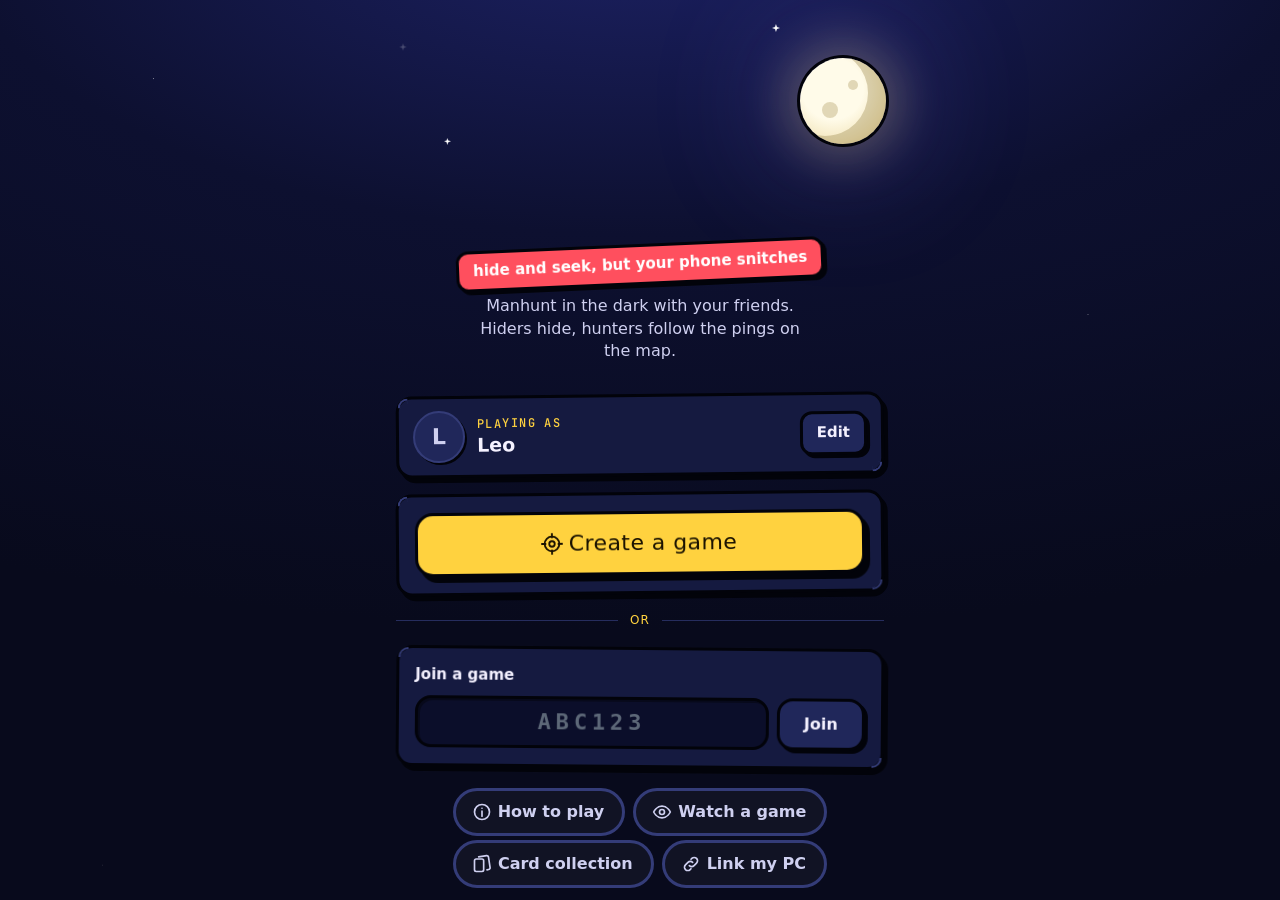
==== commit 41110f88: "Night Ops v1.7: 36 cards with the epic tier, card FX, the drop plane, Snitch, Mirror, Hound dog, sec" ====
--- a/dev/preview.html
+++ b/dev/preview.html
@@ -27,6 +27,7 @@
 <link rel="stylesheet" href="../css/cpplay.css"><!-- v1.3 PAGE-PLAY -->
 <link rel="stylesheet" href="../css/vote.css"><link rel="stylesheet" href="../css/loot.css"><!-- v1.6 -->
 <link rel="stylesheet" href="../css/cards.css"><!-- v1.6.3: the cards -->
+<link rel="stylesheet" href="../css/fx.css"><!-- v1.7: the FX library -->
 <link rel="stylesheet" href="../css/cpsetup.css"><!-- v1.3 PAGE-SETUP -->
 <link rel="stylesheet" href="../css/cpafter.css"><!-- v1.3 PAGE-AFTER -->
 <link rel="stylesheet" href="../css/reel.css"><!-- v1.4 PAGE-REEL -->
--- a/css/map.css
+++ b/css/map.css
@@ -73,6 +73,17 @@
 .nmap-ring-edge { fill: none; stroke: #000; stroke-opacity: 0.55; stroke-width: 8; stroke-linejoin: round; }
 .nmap-ring { fill: none; stroke: var(--hider); stroke-width: 4; stroke-linejoin: round; }
 .nmap-ring-full { fill: none; stroke: var(--hider); stroke-opacity: 0.55; stroke-width: 1.5; stroke-dasharray: 5 5; stroke-linejoin: round; }
+.nmap-ring-final { fill: none; stroke: #ffb020; stroke-opacity: 0.9; stroke-width: 2.5; stroke-dasharray: 6 5; stroke-linejoin: round; }
+/* v1.7 (Owen's bug): the ring closing in. The edge pulses amber, the outside goes darker, the final size dashed. */
+.nmap[data-closing="moving"] .nmap-dim, .nmap[data-closing="done"] .nmap-dim { fill: rgba(20, 4, 0, 0.68); }
+.nmap[data-closing="moving"] .nmap-ring-glow { stroke: #ffb020; animation: nmap-closing 1.6s ease-in-out infinite; }
+.nmap[data-closing="moving"] .nmap-ring { stroke: #ffd36a; }
+.nmap[data-closing="moving"] .nmap-ring-final { animation: nmap-final-march 1.2s linear infinite; }
+@keyframes nmap-closing { 0%, 100% { stroke-opacity: 0.2; stroke-width: 9; } 50% { stroke-opacity: 0.6; stroke-width: 20; } }
+@keyframes nmap-final-march { to { stroke-dashoffset: -22; } }
+@media (prefers-reduced-motion: reduce) {
+  .nmap[data-closing="moving"] .nmap-ring-glow, .nmap[data-closing="moving"] .nmap-ring-final { animation: none; stroke-opacity: 0.45; }
+}
 .nmap-route { fill: none; stroke-width: 3; stroke-linejoin: round; stroke-linecap: round; stroke-opacity: 0.9; }
 .nmap-route.hunter { stroke: var(--hunter); }
 .nmap-route.hider { stroke: var(--hider); }
@@ -739,3 +750,12 @@
 .nmap-nav-edge { fill: none; stroke: #06132e; stroke-opacity: 0.95; stroke-width: 14; stroke-linejoin: round; stroke-linecap: round; }
 .nmap-nav { fill: none; stroke: #2f86ff; stroke-width: 8; stroke-linejoin: round; stroke-linecap: round; }
 /* v1.4.8 end */
+
+/* v1.7 (Owen's bug): "The ring is closing in" over the map as it starts */
+.ring-flash { position: absolute; left: 12px; right: 12px; top: 34%; z-index: 30; pointer-events: none; text-align: center;
+  padding: 14px 12px; border-radius: 16px; background: rgba(40, 14, 0, 0.82); border: 2px solid #ffb020;
+  box-shadow: 0 0 0 4px rgba(255, 176, 32, 0.18); animation: ring-flash 4.2s ease-out forwards; }
+.ring-flash-big { font: 900 22px/1.1 var(--font-display, system-ui); color: #ffd36a; text-transform: uppercase; letter-spacing: 0.02em; }
+.ring-flash-small { margin-top: 6px; font: 600 14px/1.3 var(--font-body, system-ui); color: #fff; }
+@keyframes ring-flash { 0% { opacity: 0; transform: scale(1.25); } 8% { opacity: 1; transform: scale(0.97); } 14% { transform: scale(1); } 82% { opacity: 1; } 100% { opacity: 0; transform: translateY(-8px); } }
+@media (prefers-reduced-motion: reduce) { .ring-flash { animation: none; } }
--- a/css/vote.css
+++ b/css/vote.css
@@ -240,7 +240,8 @@
 .vs-rarities span { padding: 3px 10px; border: 3px solid var(--ink); border-radius: 10px; font: 14px var(--display); box-shadow: 3px 3px 0 var(--ink); animation: vs-stamp .45s cubic-bezier(.2, 1.7, .4, 1) both; animation-delay: calc(1.2s + var(--i) * .5s); }
 .vs-rarities .r0 { background: var(--loot-common, #d9e2f2); color: var(--ink); }
 .vs-rarities .r1 { background: var(--loot-rare, #b38bff); color: var(--ink); }
-.vs-rarities .r2 { background: var(--loot-legendary, #ffd23f); color: var(--ink); animation: vs-stamp .45s cubic-bezier(.2, 1.7, .4, 1) 2.2s both, vs-shine 1s ease-in-out 2.7s infinite; }
+.vs-rarities .r2 { background: var(--loot-epic, #2ee59d); color: var(--ink); } /* v1.7: epic */
+.vs-rarities .r3 { background: var(--loot-legendary, #ffd23f); color: var(--ink); animation: vs-stamp .45s cubic-bezier(.2, 1.7, .4, 1) 2.7s both, vs-shine 1s ease-in-out 3.2s infinite; }
 .vs-clockface { display: flex; gap: 6px; perspective: 400px; }
 .vs-digit { display: grid; place-items: center; min-width: 50px; height: 76px; padding: 0 6px; border: 4px solid var(--ink); border-radius: 12px; background: #141238; color: var(--gold); font: 50px var(--display); box-shadow: 4px 5px 0 var(--ink); transform-origin: 50% 0; animation: vs-flipdown .6s cubic-bezier(.2, 1.3, .4, 1) both; animation-delay: calc(.3s + var(--i) * .1s); }
 .vs-digit:nth-child(3) { min-width: 18px; border: 0; background: none; box-shadow: none; color: #fff; }
@@ -435,7 +436,7 @@
 .vs-carousel-in { position: relative; width: 64px; height: 90px; transform-style: preserve-3d; animation: vs-carousel 9s linear infinite; }
 .vs-ccard { position: absolute; inset: 0; display: grid; place-items: center; border: 4px solid var(--ink); border-radius: 12px; background: #fff7e6; font-size: 32px; box-shadow: 0 4px 0 var(--ink); transform: rotateY(calc(var(--i) * 360deg / var(--n))) translateZ(125px); }
 @keyframes vs-carousel { from { transform: rotateX(-12deg) rotateY(0); } to { transform: rotateX(-12deg) rotateY(-360deg); } }
-.vs-rarities .r3 { background: linear-gradient(90deg, #ff9ae4, #ffe27a, #9affc9, #9ae4ff); color: var(--ink); animation: vs-stamp .45s cubic-bezier(.2, 1.7, .4, 1) 2.7s both, vs-shine .8s ease-in-out 3.2s infinite; }
+.vs-rarities .r4 { background: linear-gradient(90deg, #ff9ae4, #ffe27a, #9affc9, #9ae4ff); color: var(--ink); animation: vs-stamp .45s cubic-bezier(.2, 1.7, .4, 1) 3.2s both, vs-shine .8s ease-in-out 3.7s infinite; }
 .vs-rarities { flex-wrap: wrap; justify-content: center; }
 .vs-road { position: absolute; left: -10%; right: -10%; top: 46%; height: 26px; background: #2a2a3a repeating-linear-gradient(90deg, transparent 0 16px, #ffd23f 16px 28px) 0 50% / 100% 3px no-repeat; border-top: 3px solid var(--ink); border-bottom: 3px solid var(--ink); }
 .vs-car { position: absolute; top: 44%; font-size: 30px; transform: translateZ(20px) rotateZ(24deg) rotateX(-56deg); animation: vs-car 3.2s ease-in-out infinite; }
@@ -779,12 +780,14 @@
 .vx-rw { position: relative; z-index: 3; margin: 0; padding: 2px 12px; border: 3px solid var(--ink); border-radius: 999px; font: 400 15px/1.2 var(--display); letter-spacing: .06em; color: var(--ink); box-shadow: 3px 3px 0 var(--ink); }
 .vx-big.r-common .vx-rw { background: #e9eef9; }
 .vx-big.r-rare .vx-rw { background: #b38bff; }
+.vx-big.r-epic .vx-rw { background: #2ee59d; } /* v1.7: the epic tier */
 .vx-big.r-legendary .vx-rw { background: #ffd23f; animation: vx-throb .8s ease-in-out infinite; }
 .vx-big.r-mythic .vx-rw, .vx-rw.r-mythic { background: linear-gradient(90deg, #ff9ae4, #ffe27a, #9affc9, #9ae4ff, #ff9ae4) 0 0 / 200% 100%; animation: vx-rainbow 1.2s linear infinite, vx-throb .6s ease-in-out infinite; }
 @keyframes vx-rainbow { to { background-position: 200% 0; } }
 .vx-big.now.r-legendary ~ .vx-rays, .vx-spot:has(.vx-big.now.r-legendary) .vx-rays { background: repeating-conic-gradient(from 0deg, rgba(255, 210, 63, .32) 0 10deg, transparent 10deg 20deg); opacity: .9; }
 .vx-spot:has(.vx-big.now.r-mythic) .vx-rays { background: repeating-conic-gradient(from 0deg, rgba(255, 95, 210, .4) 0 8deg, rgba(126, 240, 192, .3) 8deg 16deg, transparent 16deg 24deg); opacity: 1; animation-duration: 5s; }
 .vx-spot:has(.vx-big.now.r-rare) .vx-rays { background: repeating-conic-gradient(from 0deg, rgba(179, 139, 255, .26) 0 10deg, transparent 10deg 20deg); opacity: .8; }
+.vx-spot:has(.vx-big.now.r-epic) .vx-rays { background: repeating-conic-gradient(from 0deg, rgba(46, 229, 157, .28) 0 10deg, transparent 10deg 20deg); opacity: .85; }
 .vx-grid { position: relative; z-index: 1; width: min(100%, 330px); display: grid; grid-template-columns: repeat(4, minmax(0, 1fr)); gap: 8px; }
 .vx-slot { position: relative; animation: vx-deal .55s cubic-bezier(.2, 1.3, .4, 1) both; animation-delay: calc(.15s + var(--i) * 70ms); transition: translate .3s, scale .3s; }
 .vx-slot .nc { --w: 100%; --ry: 180deg; }
@@ -803,108 +806,108 @@
 .vx-fx i { position: absolute; display: block; opacity: 0; }
 .vx-big.now .vx-fx i { opacity: 1; }
 /* Sprint: speed lines */
-.fx-sprint .vx-fx i { left: calc(var(--bigw) * -1.2); width: calc(var(--bigw) * .9); height: 5px; border-radius: 3px; background: linear-gradient(90deg, transparent, #fff); }
-.fx-sprint .vx-fx .a { top: -60px; } .fx-sprint .vx-fx .b { top: -10px; } .fx-sprint .vx-fx .c { top: 40px; } .fx-sprint .vx-fx .d { top: 85px; left: calc(var(--bigw) * -1); }
-.fx-sprint.now .vx-fx i { animation: vx-zoom .55s linear infinite; }
-.fx-sprint.now .vx-fx .b { animation-delay: .2s; } .fx-sprint.now .vx-fx .c { animation-delay: .1s; } .fx-sprint.now .vx-fx .d { animation-delay: .32s; }
+.vfx-sprint .vx-fx i { left: calc(var(--bigw) * -1.2); width: calc(var(--bigw) * .9); height: 5px; border-radius: 3px; background: linear-gradient(90deg, transparent, #fff); }
+.vfx-sprint .vx-fx .a { top: -60px; } .vfx-sprint .vx-fx .b { top: -10px; } .vfx-sprint .vx-fx .c { top: 40px; } .vfx-sprint .vx-fx .d { top: 85px; left: calc(var(--bigw) * -1); }
+.vfx-sprint.now .vx-fx i { animation: vx-zoom .55s linear infinite; }
+.vfx-sprint.now .vx-fx .b { animation-delay: .2s; } .vfx-sprint.now .vx-fx .c { animation-delay: .1s; } .vfx-sprint.now .vx-fx .d { animation-delay: .32s; }
 @keyframes vx-zoom { from { translate: 60px 0; opacity: 0; } 30% { opacity: 1; } to { translate: -80px 0; opacity: 0; } }
 /* Smoke: puffs */
-.fx-smoke .vx-fx i { width: 120px; height: 120px; margin: -60px; border-radius: 50%; background: radial-gradient(circle, rgba(210, 215, 235, .75), rgba(210, 215, 235, 0) 68%); }
-.fx-smoke.now .vx-fx i { animation: vx-puff 2.2s ease-out infinite; }
-.fx-smoke .vx-fx .a { left: -70px; } .fx-smoke .vx-fx .b { left: 70px; } .fx-smoke .vx-fx .c { top: 60px; } .fx-smoke .vx-fx .d { top: -70px; }
-.fx-smoke.now .vx-fx .b { animation-delay: .5s; } .fx-smoke.now .vx-fx .c { animation-delay: 1s; } .fx-smoke.now .vx-fx .d { animation-delay: 1.4s; }
+.vfx-smoke .vx-fx i { width: 120px; height: 120px; margin: -60px; border-radius: 50%; background: radial-gradient(circle, rgba(210, 215, 235, .75), rgba(210, 215, 235, 0) 68%); }
+.vfx-smoke.now .vx-fx i { animation: vx-puff 2.2s ease-out infinite; }
+.vfx-smoke .vx-fx .a { left: -70px; } .vfx-smoke .vx-fx .b { left: 70px; } .vfx-smoke .vx-fx .c { top: 60px; } .vfx-smoke .vx-fx .d { top: -70px; }
+.vfx-smoke.now .vx-fx .b { animation-delay: .5s; } .vfx-smoke.now .vx-fx .c { animation-delay: 1s; } .vfx-smoke.now .vx-fx .d { animation-delay: 1.4s; }
 @keyframes vx-puff { from { scale: .4; opacity: .9; } to { scale: 1.6; opacity: 0; } }
 /* Decoy: a fake pin pops up somewhere else */
-.fx-decoy .vx-fx .a::before, .fx-decoy .vx-fx .b::before { content: '📍'; font-size: 34px; }
-.fx-decoy .vx-fx .a { left: calc(var(--bigw) * -.95); top: -40px; }
-.fx-decoy .vx-fx .b { left: calc(var(--bigw) * .62); top: 30px; }
-.fx-decoy.now .vx-fx .a { animation: vx-fade .9s ease-in-out infinite alternate; filter: grayscale(1); }
-.fx-decoy.now .vx-fx .b { animation: vx-hop .9s cubic-bezier(.2, 1.8, .4, 1) infinite alternate; }
+.vfx-decoy .vx-fx .a::before, .vfx-decoy .vx-fx .b::before { content: '📍'; font-size: 34px; }
+.vfx-decoy .vx-fx .a { left: calc(var(--bigw) * -.95); top: -40px; }
+.vfx-decoy .vx-fx .b { left: calc(var(--bigw) * .62); top: 30px; }
+.vfx-decoy.now .vx-fx .a { animation: vx-fade .9s ease-in-out infinite alternate; filter: grayscale(1); }
+.vfx-decoy.now .vx-fx .b { animation: vx-hop .9s cubic-bezier(.2, 1.8, .4, 1) infinite alternate; }
 @keyframes vx-fade { to { opacity: .2; } }
 @keyframes vx-hop { from { translate: 0 0; } to { translate: 0 -18px; } }
 /* Jammer: no signal */
-.fx-jammer .vx-fx .a { width: 70px; height: 70px; margin: -35px; left: calc(var(--bigw) * -.85); top: -50px; border-radius: 50%; border: 6px solid var(--hunter); background: linear-gradient(45deg, transparent 45%, var(--hunter) 45% 55%, transparent 55%); }
-.fx-jammer .vx-fx .b::before { content: '📡'; font-size: 30px; }
-.fx-jammer .vx-fx .b { left: calc(var(--bigw) * -.85 - 16px); top: -70px; }
-.fx-jammer.now .vx-fx .a { animation: vx-throb .5s ease-in-out infinite; }
+.vfx-jammer .vx-fx .a { width: 70px; height: 70px; margin: -35px; left: calc(var(--bigw) * -.85); top: -50px; border-radius: 50%; border: 6px solid var(--hunter); background: linear-gradient(45deg, transparent 45%, var(--hunter) 45% 55%, transparent 55%); }
+.vfx-jammer .vx-fx .b::before { content: '📡'; font-size: 30px; }
+.vfx-jammer .vx-fx .b { left: calc(var(--bigw) * -.85 - 16px); top: -70px; }
+.vfx-jammer.now .vx-fx .a { animation: vx-throb .5s ease-in-out infinite; }
 /* Glitch: the card goes buggy */
-.fx-glitch.now .vx-big-card { animation: vx-glitch .4s steps(2) infinite; filter: drop-shadow(-4px 0 0 rgba(255, 30, 120, .85)) drop-shadow(4px 0 0 rgba(30, 255, 240, .85)); }
-.fx-glitch .vx-fx i { left: calc(var(--bigw) * -.9); width: calc(var(--bigw) * 1.8); height: 10px; background: rgba(30, 255, 240, .5); }
-.fx-glitch .vx-fx .a { top: -70px; } .fx-glitch .vx-fx .b { top: 10px; background: rgba(255, 30, 120, .5); } .fx-glitch .vx-fx .c { top: 70px; }
-.fx-glitch.now .vx-fx i { animation: vx-tear .3s steps(3) infinite; }
+.vfx-glitch.now .vx-big-card { animation: vx-glitch .4s steps(2) infinite; filter: drop-shadow(-4px 0 0 rgba(255, 30, 120, .85)) drop-shadow(4px 0 0 rgba(30, 255, 240, .85)); }
+.vfx-glitch .vx-fx i { left: calc(var(--bigw) * -.9); width: calc(var(--bigw) * 1.8); height: 10px; background: rgba(30, 255, 240, .5); }
+.vfx-glitch .vx-fx .a { top: -70px; } .vfx-glitch .vx-fx .b { top: 10px; background: rgba(255, 30, 120, .5); } .vfx-glitch .vx-fx .c { top: 70px; }
+.vfx-glitch.now .vx-fx i { animation: vx-tear .3s steps(3) infinite; }
 @keyframes vx-glitch { 0% { translate: 0 0; } 25% { translate: -6px 2px; skew: 6deg 0deg; } 50% { translate: 5px -3px; } 75% { translate: -3px 0; skew: -4deg 0deg; } }
 @keyframes vx-tear { 0% { translate: -14px 0; } 50% { translate: 16px 6px; } 100% { translate: 0 -8px; } }
 /* Ghost: fades in and out */
-.fx-ghost.now .vx-big-card { animation: vx-ghost 1.2s ease-in-out infinite alternate; }
-.fx-ghost .vx-fx .a::before { content: '👻'; font-size: 44px; }
-.fx-ghost .vx-fx .a { left: calc(var(--bigw) * .5); top: -90px; }
-.fx-ghost.now .vx-fx .a { animation: vx-float 1.6s ease-in-out infinite alternate; }
+.vfx-ghost.now .vx-big-card { animation: vx-ghost 1.2s ease-in-out infinite alternate; }
+.vfx-ghost .vx-fx .a::before { content: '👻'; font-size: 44px; }
+.vfx-ghost .vx-fx .a { left: calc(var(--bigw) * .5); top: -90px; }
+.vfx-ghost.now .vx-fx .a { animation: vx-float 1.6s ease-in-out infinite alternate; }
 @keyframes vx-ghost { to { opacity: .28; } }
 @keyframes vx-float { to { translate: -20px -14px; } }
 /* Static Storm: TV static over everything */
-.fx-storm .vx-fx .a { left: -50vw; top: -260px; width: 100vw; height: 520px;
+.vfx-storm .vx-fx .a { left: -50vw; top: -260px; width: 100vw; height: 520px;
   background: repeating-radial-gradient(circle at 30% 40%, rgba(255, 255, 255, .55) 0 1px, rgba(30, 30, 40, .4) 1px 2px, rgba(140, 140, 150, .35) 2px 3px) 0 0 / 7px 9px; }
-.fx-storm.now .vx-fx .a { animation: vx-snow .18s steps(3) infinite; opacity: .55; }
-.fx-storm .vx-fx { z-index: 3; }
+.vfx-storm.now .vx-fx .a { animation: vx-snow .18s steps(3) infinite; opacity: .55; }
+.vfx-storm .vx-fx { z-index: 3; }
 @keyframes vx-snow { 0% { translate: 0 0; } 33% { translate: -3px 4px; } 66% { translate: 4px -2px; } }
 /* Blackout: the screen goes dark around it (.vx-dark), the card burns bright */
-.fx-blackout.now .vx-big-card { animation: vx-burn 1.4s ease-in-out infinite alternate; }
+.vfx-blackout.now .vx-big-card { animation: vx-burn 1.4s ease-in-out infinite alternate; }
 @keyframes vx-burn { to { filter: drop-shadow(0 0 18px #ff5fd2) drop-shadow(0 0 30px rgba(255, 210, 63, .6)); } }
 /* Hacker: the alarm */
-.fx-hacker .vx-fx .a { width: 300px; height: 300px; margin: -150px; border-radius: 50%; background: radial-gradient(circle, rgba(255, 79, 94, .55), transparent 65%); }
-.fx-hacker.now .vx-fx .a { animation: vx-alarm .35s steps(2) infinite; }
-.fx-hacker .vx-fx .b::before { content: '🚨'; font-size: 34px; }
-.fx-hacker .vx-fx .b { left: calc(var(--bigw) * .55); top: -100px; }
-.fx-hacker.now .vx-fx .b { animation: vx-shake .25s ease-in-out infinite; }
+.vfx-hacker .vx-fx .a { width: 300px; height: 300px; margin: -150px; border-radius: 50%; background: radial-gradient(circle, rgba(255, 79, 94, .55), transparent 65%); }
+.vfx-hacker.now .vx-fx .a { animation: vx-alarm .35s steps(2) infinite; }
+.vfx-hacker .vx-fx .b::before { content: '🚨'; font-size: 34px; }
+.vfx-hacker .vx-fx .b { left: calc(var(--bigw) * .55); top: -100px; }
+.vfx-hacker.now .vx-fx .b { animation: vx-shake .25s ease-in-out infinite; }
 @keyframes vx-alarm { 50% { opacity: .15; } }
 /* Compass: an arrow that finds the nearest hider */
-.fx-compass .vx-fx .a { left: calc(var(--bigw) * -.9); top: -86px; width: 58px; height: 58px; border: 5px solid var(--ink); border-radius: 50%; background: #fff7e6; }
-.fx-compass .vx-fx .a::after { content: ''; position: absolute; left: 50%; top: 6px; margin-left: -7px; border: 7px solid transparent; border-bottom: 22px solid var(--hunter); transform-origin: 50% 100%; }
-.fx-compass.now .vx-fx .a::after { animation: vx-needle 2s cubic-bezier(.3, 1.4, .5, 1) both; }
-.fx-compass .vx-fx .b { left: calc(var(--bigw) * .78); top: 40px; width: 22px; height: 22px; margin: -11px; border: 4px solid var(--ink); border-radius: 50%; background: var(--hider); }
+.vfx-compass .vx-fx .a { left: calc(var(--bigw) * -.9); top: -86px; width: 58px; height: 58px; border: 5px solid var(--ink); border-radius: 50%; background: #fff7e6; }
+.vfx-compass .vx-fx .a::after { content: ''; position: absolute; left: 50%; top: 6px; margin-left: -7px; border: 7px solid transparent; border-bottom: 22px solid var(--hunter); transform-origin: 50% 100%; }
+.vfx-compass.now .vx-fx .a::after { animation: vx-needle 2s cubic-bezier(.3, 1.4, .5, 1) both; }
+.vfx-compass .vx-fx .b { left: calc(var(--bigw) * .78); top: 40px; width: 22px; height: 22px; margin: -11px; border: 4px solid var(--ink); border-radius: 50%; background: var(--hider); }
 @keyframes vx-needle { 0% { rotate: 0deg; } 60% { rotate: 500deg; } 100% { rotate: 470deg; } }
 /* Radar: a sweep */
-.fx-radar .vx-fx .a { width: 300px; height: 300px; margin: -150px; border-radius: 50%; background: conic-gradient(from 0deg, rgba(126, 240, 192, .55), transparent 25%); border: 2px solid rgba(126, 240, 192, .4); }
-.fx-radar.now .vx-fx .a { animation: vs-spin 1.6s linear infinite; }
-.fx-radar .vx-fx .b, .fx-radar .vx-fx .c, .fx-radar .vx-fx .d { width: 14px; height: 14px; margin: -7px; border-radius: 50%; border: 3px solid var(--ink); background: var(--hider); }
-.fx-radar .vx-fx .b { left: -120px; top: -60px; } .fx-radar .vx-fx .c { left: 110px; top: 40px; } .fx-radar .vx-fx .d { left: -90px; top: 90px; }
-.fx-radar.now .vx-fx .b, .fx-radar.now .vx-fx .c, .fx-radar.now .vx-fx .d { animation: vx-blip 1.6s ease-out infinite; }
-.fx-radar.now .vx-fx .c { animation-delay: .5s; } .fx-radar.now .vx-fx .d { animation-delay: 1s; }
+.vfx-radar .vx-fx .a { width: 300px; height: 300px; margin: -150px; border-radius: 50%; background: conic-gradient(from 0deg, rgba(126, 240, 192, .55), transparent 25%); border: 2px solid rgba(126, 240, 192, .4); }
+.vfx-radar.now .vx-fx .a { animation: vs-spin 1.6s linear infinite; }
+.vfx-radar .vx-fx .b, .vfx-radar .vx-fx .c, .vfx-radar .vx-fx .d { width: 14px; height: 14px; margin: -7px; border-radius: 50%; border: 3px solid var(--ink); background: var(--hider); }
+.vfx-radar .vx-fx .b { left: -120px; top: -60px; } .vfx-radar .vx-fx .c { left: 110px; top: 40px; } .vfx-radar .vx-fx .d { left: -90px; top: 90px; }
+.vfx-radar.now .vx-fx .b, .vfx-radar.now .vx-fx .c, .vfx-radar.now .vx-fx .d { animation: vx-blip 1.6s ease-out infinite; }
+.vfx-radar.now .vx-fx .c { animation-delay: .5s; } .vfx-radar.now .vx-fx .d { animation-delay: 1s; }
 @keyframes vx-blip { 0% { opacity: 1; scale: 1.4; } 100% { opacity: 0; scale: .8; } }
 /* Double Double: pings twice as fast */
-.fx-double .vx-fx .a, .fx-double .vx-fx .b { width: 250px; height: 250px; margin: -125px; border-radius: 50%; border: 5px solid var(--gold); }
-.fx-double.now .vx-fx .a, .fx-double.now .vx-fx .b { animation: vs-ping .75s ease-out infinite; }
-.fx-double.now .vx-fx .b { animation-delay: .37s; }
-.fx-double .vx-fx .c::before { content: '×2'; font: 400 30px var(--display); color: var(--gold); -webkit-text-stroke: 2px var(--ink); paint-order: stroke fill; }
-.fx-double .vx-fx .c { left: calc(var(--bigw) * .55); top: -100px; }
+.vfx-double .vx-fx .a, .vfx-double .vx-fx .b { width: 250px; height: 250px; margin: -125px; border-radius: 50%; border: 5px solid var(--gold); }
+.vfx-double.now .vx-fx .a, .vfx-double.now .vx-fx .b { animation: vs-ping .75s ease-out infinite; }
+.vfx-double.now .vx-fx .b { animation-delay: .37s; }
+.vfx-double .vx-fx .c::before { content: '×2'; font: 400 30px var(--display); color: var(--gold); -webkit-text-stroke: 2px var(--ink); paint-order: stroke fill; }
+.vfx-double .vx-fx .c { left: calc(var(--bigw) * .55); top: -100px; }
 /* Freeze: frost */
-.fx-freeze .vx-fx .a { width: calc(var(--bigw) * 1.25); height: calc(var(--bigw) * 1.65); margin: calc(var(--bigw) * -.825) 0 0 calc(var(--bigw) * -.625); border-radius: 22px; box-shadow: inset 0 0 26px 10px rgba(200, 240, 255, .9), 0 0 24px rgba(160, 220, 255, .8); }
-.fx-freeze .vx-fx .b::before, .fx-freeze .vx-fx .c::before, .fx-freeze .vx-fx .d::before { content: '❄'; font-size: 26px; color: #dff6ff; }
-.fx-freeze .vx-fx .b { left: -110px; top: -90px; } .fx-freeze .vx-fx .c { left: 96px; top: -40px; } .fx-freeze .vx-fx .d { left: -100px; top: 70px; }
-.fx-freeze.now .vx-fx .b, .fx-freeze.now .vx-fx .c, .fx-freeze.now .vx-fx .d { animation: vx-spinsnow 3s linear infinite; }
-.fx-freeze.now .vx-big-card { animation: vx-shiver .12s linear infinite; }
+.vfx-freeze .vx-fx .a { width: calc(var(--bigw) * 1.25); height: calc(var(--bigw) * 1.65); margin: calc(var(--bigw) * -.825) 0 0 calc(var(--bigw) * -.625); border-radius: 22px; box-shadow: inset 0 0 26px 10px rgba(200, 240, 255, .9), 0 0 24px rgba(160, 220, 255, .8); }
+.vfx-freeze .vx-fx .b::before, .vfx-freeze .vx-fx .c::before, .vfx-freeze .vx-fx .d::before { content: '❄'; font-size: 26px; color: #dff6ff; }
+.vfx-freeze .vx-fx .b { left: -110px; top: -90px; } .vfx-freeze .vx-fx .c { left: 96px; top: -40px; } .vfx-freeze .vx-fx .d { left: -100px; top: 70px; }
+.vfx-freeze.now .vx-fx .b, .vfx-freeze.now .vx-fx .c, .vfx-freeze.now .vx-fx .d { animation: vx-spinsnow 3s linear infinite; }
+.vfx-freeze.now .vx-big-card { animation: vx-shiver .12s linear infinite; }
 @keyframes vx-spinsnow { to { rotate: 360deg; translate: 0 20px; } }
 @keyframes vx-shiver { 50% { translate: 1.5px 0; } }
 /* Exposure: a camera flash */
-.fx-exposure .vx-fx .a { width: 420px; height: 420px; margin: -210px; border-radius: 50%; background: radial-gradient(circle, #fff 0, rgba(255, 255, 255, .7) 25%, transparent 60%); }
-.fx-exposure.now .vx-fx .a { animation: vx-flashout .9s ease-out .3s both; }
-.fx-exposure .vx-fx .b::before { content: '📸'; font-size: 34px; }
-.fx-exposure .vx-fx .b { left: calc(var(--bigw) * -.95); top: -100px; }
+.vfx-exposure .vx-fx .a { width: 420px; height: 420px; margin: -210px; border-radius: 50%; background: radial-gradient(circle, #fff 0, rgba(255, 255, 255, .7) 25%, transparent 60%); }
+.vfx-exposure.now .vx-fx .a { animation: vx-flashout .9s ease-out .3s both; }
+.vfx-exposure .vx-fx .b::before { content: '📸'; font-size: 34px; }
+.vfx-exposure .vx-fx .b { left: calc(var(--bigw) * -.95); top: -100px; }
 @keyframes vx-flashout { 0% { opacity: 0; scale: .3; } 15% { opacity: 1; } 100% { opacity: 0; scale: 1.4; } }
 /* Tracker dart: a reticle locks on */
-.fx-tracker .vx-fx .a { left: calc(var(--bigw) * .75); top: -60px; width: 60px; height: 60px; margin: -30px; border-radius: 50%; border: 4px solid var(--hunter);
+.vfx-tracker .vx-fx .a { left: calc(var(--bigw) * .75); top: -60px; width: 60px; height: 60px; margin: -30px; border-radius: 50%; border: 4px solid var(--hunter);
   background: linear-gradient(var(--hunter), var(--hunter)) 50% 0 / 4px 14px no-repeat, linear-gradient(var(--hunter), var(--hunter)) 50% 100% / 4px 14px no-repeat,
     linear-gradient(var(--hunter), var(--hunter)) 0 50% / 14px 4px no-repeat, linear-gradient(var(--hunter), var(--hunter)) 100% 50% / 14px 4px no-repeat; }
-.fx-tracker .vx-fx .b { left: calc(var(--bigw) * .75); top: -60px; width: 16px; height: 16px; margin: -8px; border-radius: 50%; border: 3px solid var(--ink); background: var(--hider); }
-.fx-tracker.now .vx-fx .a { animation: vx-lock 1.4s cubic-bezier(.3, 1.4, .5, 1) both, vx-throb .6s ease-in-out 1.4s infinite; }
+.vfx-tracker .vx-fx .b { left: calc(var(--bigw) * .75); top: -60px; width: 16px; height: 16px; margin: -8px; border-radius: 50%; border: 3px solid var(--ink); background: var(--hider); }
+.vfx-tracker.now .vx-fx .a { animation: vx-lock 1.4s cubic-bezier(.3, 1.4, .5, 1) both, vx-throb .6s ease-in-out 1.4s infinite; }
 @keyframes vx-lock { from { scale: 2.6; rotate: 90deg; opacity: 0; } }
 /* The All-Seeing Eye: everyone lights up */
-.fx-eye .vx-fx .a { width: 360px; height: 360px; margin: -180px; border-radius: 50%; background: repeating-conic-gradient(from 0deg, rgba(255, 95, 210, .35) 0 6deg, rgba(126, 240, 192, .25) 6deg 12deg, transparent 12deg 20deg);
+.vfx-eye .vx-fx .a { width: 360px; height: 360px; margin: -180px; border-radius: 50%; background: repeating-conic-gradient(from 0deg, rgba(255, 95, 210, .35) 0 6deg, rgba(126, 240, 192, .25) 6deg 12deg, transparent 12deg 20deg);
   -webkit-mask: radial-gradient(closest-side, #000 20%, transparent); mask: radial-gradient(closest-side, #000 20%, transparent); }
-.fx-eye.now .vx-fx .a { animation: vs-spin 4s linear infinite; }
-.fx-eye .vx-fx .b, .fx-eye .vx-fx .c, .fx-eye .vx-fx .d { width: 16px; height: 16px; margin: -8px; border-radius: 50%; border: 3px solid var(--ink); background: var(--hider); box-shadow: 0 0 12px 4px #fff; }
-.fx-eye .vx-fx .b { left: -120px; top: -80px; } .fx-eye .vx-fx .c { left: 120px; top: -20px; } .fx-eye .vx-fx .d { left: -110px; top: 90px; }
-.fx-eye.now .vx-fx .b, .fx-eye.now .vx-fx .c, .fx-eye.now .vx-fx .d { animation: vx-throb .7s ease-in-out infinite; }
+.vfx-eye.now .vx-fx .a { animation: vs-spin 4s linear infinite; }
+.vfx-eye .vx-fx .b, .vfx-eye .vx-fx .c, .vfx-eye .vx-fx .d { width: 16px; height: 16px; margin: -8px; border-radius: 50%; border: 3px solid var(--ink); background: var(--hider); box-shadow: 0 0 12px 4px #fff; }
+.vfx-eye .vx-fx .b { left: -120px; top: -80px; } .vfx-eye .vx-fx .c { left: 120px; top: -20px; } .vfx-eye .vx-fx .d { left: -110px; top: 90px; }
+.vfx-eye.now .vx-fx .b, .vfx-eye.now .vx-fx .c, .vfx-eye.now .vx-fx .d { animation: vx-throb .7s ease-in-out infinite; }
 
 /* ---- Loot drops: the demo ---- */
 .vx-demo .vx-stagebox { min-height: calc(min(100vw - 32px, 360px) * .82); }
@@ -999,3 +1002,88 @@
 .vx-big.now { z-index: 3; }
 .vx-big.past { z-index: 1; }
 .vx-demo.ph-open:not(.ph-race) .vx-legend, .vx-hunt.ph-catch .vx-legend { visibility: hidden; }
+
+/* ---- v1.7: Loot drops a tier at a time (.vx-tier): the card he's naming big with its few words, both sides'
+   cards of the tier in two rows under it (blue hiders on top, red hunters under), dealt face down, each flipping
+   up as he says it ---- */
+.vx-tier { --bigw: min(38vw, 150px); }
+.vx-tier .vx-spot { height: calc(var(--bigw) * 1.4 + 74px); }
+.vx-big.t-hider .vx-rw { background: var(--hider); color: #fff; animation: none; }
+.vx-big.t-hunter .vx-rw { background: var(--hunter); color: #fff; animation: none; }
+.vx-say { position: absolute; left: 50%; top: calc(100% + 6px); translate: -50% 0; z-index: 3; margin: 0; width: max-content; max-width: min(86vw, 320px); padding: 4px 12px; border: 3px solid var(--ink); border-radius: 12px; background: #fff; color: var(--ink);
+  font: 800 15px/1.2 var(--body, system-ui, sans-serif); text-align: center; box-shadow: 3px 3px 0 var(--ink); }
+.vx-tierword.r-common { background: #5d6b8a; }
+.vx-tierword.r-rare { background: #7b4fe0; }
+.vx-tierword.r-epic { background: #12a06a; }
+.vx-tierword.r-legendary { background: #d99a00; }
+.vx-tierword.r-mythic { background: linear-gradient(90deg, #ff5fc8, #f7b733, #2ee59d, #4fb6ff); }
+.vx-tierbig { position: absolute; left: 50%; top: 38%; z-index: 4; margin: 0; translate: -50% -50%; white-space: nowrap; font: 400 clamp(40px, 13vw, 64px)/1 var(--display); letter-spacing: .04em; color: #fff;
+  -webkit-text-stroke: 3px var(--ink); paint-order: stroke fill; text-shadow: 5px 5px 0 var(--ink); opacity: 0; scale: 2.4; transition: opacity .2s, scale .45s cubic-bezier(.2, 1.7, .4, 1); }
+.vx-tierbig.now { opacity: 1; scale: 1; }
+.vx-tierbig.past { opacity: 0; scale: .5; transition-duration: .2s; }
+.vx-tierbig.r-rare { color: #c8a8ff; } .vx-tierbig.r-epic { color: #2ee59d; } .vx-tierbig.r-legendary { color: #ffd23f; } .vx-tierbig.r-mythic { color: #ff9ae4; }
+.vx-tierbig.r-epic.now, .vx-tierbig.r-legendary.now, .vx-tierbig.r-mythic.now { animation: vx-throb .6s ease-in-out infinite; }
+.vx-rows { display: grid; grid-template-columns: none; gap: 8px; width: min(100%, 360px); }
+.vx-row { display: grid; grid-template-columns: 64px 1fr; align-items: center; gap: 4px; padding: 5px 6px; border: 3px solid var(--ink); border-radius: 12px; box-shadow: 3px 3px 0 var(--ink); }
+.vx-row.t-hider { background: color-mix(in srgb, var(--hider) 32%, #141238); }
+.vx-row.t-hunter { background: color-mix(in srgb, var(--hunter) 32%, #141238); }
+.vx-rowlabel { font: 400 11px/1 var(--display); letter-spacing: .03em; color: #fff; text-align: center; }
+.vx-rowcards { display: grid; grid-template-columns: repeat(var(--cols, 4), minmax(0, 52px)); justify-content: center; gap: 4px; }
+.vx-rowcards .vx-slot.now::after { inset: -3px; border-width: 2px; border-radius: 8px; }
+/* "Thirty-six cards! Blue ones for hiders, red ones for hunters.": the count, then each row lights as he says it */
+.vx-tierbig.r-all { color: var(--gold, #ffd23f); }
+.vx-row { transition: scale .25s cubic-bezier(.2, 1.5, .4, 1), box-shadow .25s; }
+.vx-row.t-hider.now { scale: 1.05; box-shadow: 3px 3px 0 var(--ink), 0 0 22px 6px color-mix(in srgb, var(--hider) 75%, transparent); }
+.vx-row.t-hunter.now { scale: 1.05; box-shadow: 3px 3px 0 var(--ink), 0 0 22px 6px color-mix(in srgb, var(--hunter) 75%, transparent); }
+/* the cards come quickly here (CARD_MIN_MS): one quick flip, the one going away drops its words at once, the new
+   one's words are up straight away (the grand spin stays for the mythics, which stay up for seconds) */
+.vx-tier .vx-big.now .nc-in { animation: vx-turn-quick .4s cubic-bezier(.3, 1.25, .5, 1) both; }
+.vx-tier.r-mythic .vx-big.now .nc-in { animation: vx-turn .75s cubic-bezier(.3, 1.25, .5, 1) both; }
+@keyframes vx-turn-quick { from { transform: perspective(28em) rotateY(-180deg) scale(.85); } }
+.vx-tier .vx-big { transition: opacity .12s, scale .4s cubic-bezier(.2, 1.45, .4, 1), translate .4s cubic-bezier(.2, 1.3, .4, 1); }
+.vx-tier .vx-big.past { transition-duration: .12s, .3s, .3s; }
+.vx-tier .vx-big.past .vx-say, .vx-tier .vx-big.past .vx-rw { opacity: 0; }
+.vx-tier .vx-dark.blk.now { opacity: 1; }
+.vx-tier .vx-dark.eye { background: radial-gradient(circle at 50% 30%, rgba(255, 255, 255, 0), rgba(255, 240, 200, .25) 40%); }
+.vx-tier .vx-dark.eye.on { opacity: 1; }
+
+/* the drop plane (fx.js planeEl) flies across the little map; the crates come down on parachutes */
+.vx-plane { z-index: 6; opacity: 0; }
+.vx-plane .fx-plane { position: absolute; left: 0; top: 0; width: 16cqw; height: 16cqw; margin: -8cqw; transform: none; animation: none; --a: 72deg; }
+.vx-demo.ph-plane .vx-plane { opacity: 1; --x: 125; --y: 14; animation: vx-planefly 3.4s linear both; transition: opacity .2s; }
+@keyframes vx-planefly { from { translate: -20cqw 60cqw; } to { translate: 125cqw 14cqw; } }
+.vx-demo.ph-walk .vx-plane { opacity: 0; }
+.vx-planepath i { position: absolute; left: -75cqw; top: 0; width: 150cqw; height: 0; border-top: .8cqw dashed rgba(255, 255, 255, .6); rotate: -17.6deg; opacity: 0; transition: opacity .3s; }
+.vx-demo.ph-plane:not(.ph-walk) .vx-planepath i { opacity: 1; }
+.vx-chute { position: absolute; left: -5cqw; top: -16cqw; width: 10cqw; height: 6cqw; border: .6cqw solid var(--ink); border-radius: 10cqw 10cqw 2cqw 2cqw; background: repeating-linear-gradient(90deg, #ff4f5e 0 2.5cqw, #fff 2.5cqw 5cqw); opacity: 0; transition: opacity .3s; }
+.vx-chute::after { content: ''; position: absolute; left: 20%; right: 20%; top: 100%; height: 5cqw; border-left: .4cqw solid #fff; border-right: .4cqw solid #fff; }
+.vx-demo.ph-drop:not(.ph-walk) .vx-chute { opacity: 1; }
+.vx-demo.ph-drop .x1 { animation-duration: 1.2s; }
+.vx-demo.ph-drop .x3 { opacity: 1; animation: vx-fall 1.2s cubic-bezier(.3, 0, .6, 1.2) .25s both; }
+.vx-demo.ph-open .x3 { opacity: 0; }
+
+@media (max-height: 740px) {
+  .vx-tier { --bigw: min(30vw, 112px); }
+  .vx-say { font-size: 13px; }
+  .vx-rowcards { grid-template-columns: repeat(var(--cols, 4), minmax(0, 40px)); }
+  .vx-rows { gap: 5px; }
+}
+@media (max-height: 640px) {
+  .vx-tier { --bigw: min(26vw, 92px); }
+  .vx-rowcards { grid-template-columns: repeat(var(--cols, 4), minmax(0, 32px)); }
+}
+/* the Drops explainer: the plane crosses, one crate (Few), two (Normal) or four (Lots) parachute down */
+.vs-drops { position: relative; width: min(100%, 320px); height: 180px; container-type: inline-size; }
+.vs-drops-plane { position: absolute; left: 0; top: 18px; animation: vs-drops-fly 2.6s linear .2s both; }
+.vs-drops-plane .fx-plane { position: relative; width: 70px; height: 70px; margin: 0; transform: none; animation: none; --a: 90deg; }
+@keyframes vs-drops-fly { from { translate: -90px 0; } to { translate: calc(100cqw + 20px) 0; } }
+.vs-drops-crate { position: absolute; bottom: 10px; left: calc((var(--i) + .5) * 100% / var(--n)); translate: -50% 0; display: grid; justify-items: center; animation: vs-drops-fall 1.4s cubic-bezier(.3, 0, .6, 1.15) both; animation-delay: calc(.8s + var(--i) * .45s); }
+.vs-drops-crate .chest-map { --cs: 44px; position: relative; left: 0; top: 0; }
+.vs-drops-chute { width: 46px; height: 26px; margin-bottom: 14px; border: 3px solid var(--ink); border-radius: 40px 40px 8px 8px; background: repeating-linear-gradient(90deg, #ff4f5e 0 11px, #fff 11px 22px); position: relative; }
+.vs-drops-chute::after { content: ''; position: absolute; left: 20%; right: 20%; top: 100%; height: 14px; border-left: 2px solid #fff; border-right: 2px solid #fff; }
+@keyframes vs-drops-fall { from { opacity: 0; translate: -50% -150px; } 10% { opacity: 1; } }
+
+@media (prefers-reduced-motion: reduce) {
+  .vs-drops-plane, .vs-drops-crate { animation: none !important; }
+  .vx-tierbig, .vx-plane, .vx-demo.ph-drop .x3 { animation: none !important; transition: none !important; }
+}
--- a/css/loot.css
+++ b/css/loot.css
@@ -4,6 +4,7 @@
   --loot: #ffb547;
   --loot-common: #d9e2f2;
   --loot-rare: #b38bff;
+  --loot-epic: #2ee59d; /* v1.7: the epic tier, emerald */
   --loot-legendary: #ffd23f;
 }
 
@@ -73,6 +74,7 @@
 }
 .lb[data-rarity="common"] { --c: var(--loot-common); }
 .lb[data-rarity="rare"] { --c: var(--loot-rare); }
+.lb[data-rarity="epic"] { --c: var(--loot-epic); }
 .lb[data-rarity="legendary"] { --c: var(--loot-legendary); }
 .lb.out { animation: lb-out 0.28s ease-in forwards; }
 @keyframes lb-in { from { opacity: 0; } }
@@ -405,6 +407,7 @@
   background: linear-gradient(160deg, color-mix(in srgb, var(--rc) 35%, #1c1640), #120e2c 72%); box-shadow: 0 0 0 3px var(--rc) inset, 0 10px 0 #0a0820, 0 0 40px color-mix(in srgb, var(--rc) 55%, transparent); }
 .cd-card.r-common { --rc: var(--loot-common); }
 .cd-card.r-rare { --rc: var(--loot-rare); }
+.cd-card.r-epic { --rc: var(--loot-epic); }
 .cd-card.r-legendary { --rc: var(--loot-legendary); }
 .cd-card.r-mythic { --rc: var(--loot-mythic); }
 .cd-card.r-mythic .cd-face { background: linear-gradient(160deg, rgba(255, 95, 210, .45), rgba(95, 208, 255, .35) 40%, #120e2c 75%); }
--- a/css/cards.css
+++ b/css/cards.css
@@ -1,6 +1,6 @@
 /* Night Ops v1.6.3: the cards (js/cards.js). One collectible card everywhere: the collection, the loot box's
    opening, the card-played effects. Night-sticker style: ink outlines, hard shadows, Bowlby One. Rarity frames:
-   common silver, rare violet, legendary gold, mythic rainbow; the art is tinted by its side (hiders blue, hunters
+   common silver, rare violet, epic emerald (v1.7), legendary gold, mythic rainbow; the art is tinted by its side (hiders blue, hunters
    red). Everything that moves moves by transform and opacity only. */
 :root { --nc-ink: #0a0820; }
 
@@ -13,6 +13,8 @@
 }
 .nc.s-hunter { --sc: var(--hunter, #ff4f5e); }
 .nc.r-rare { --rc: #b38bff; --foil: .26; --glare: .5; --frame: linear-gradient(150deg, #e6d9ff 0%, #9a6cff 34%, #d2bcff 52%, #5b2fd1 100%); }
+/* v1.7 foundation: the epic frame, emerald (the visuals lane may restyle it) */
+.nc.r-epic { --rc: #2ee59d; --foil: .31; --glare: .55; --frame: linear-gradient(150deg, #d4ffeb 0%, #22d68e 34%, #b4ffdc 52%, #078a52 100%); }
 .nc.r-legendary { --rc: #ffd23f; --foil: .36; --glare: .6; --frame: linear-gradient(150deg, #fff7c8 0%, #ffcc2a 34%, #fff2a8 50%, #e09000 100%); }
 .nc.r-mythic { --rc: #ff5fd2; --foil: .5; --glare: .65; --frame: #ff5fd2; }
 .nc-in {
@@ -94,7 +96,7 @@
   position: absolute; inset: -10% -80%; background: linear-gradient(105deg, transparent 42%, rgba(255, 255, 255, .55) 50%, transparent 58%);
   transform: translateX(-60%); opacity: 0;
 }
-.nc.r-rare .nc-sweep, .nc.r-legendary .nc-sweep, .nc.r-mythic .nc-sweep { opacity: 1; animation: nc-sweep 4.6s ease-in-out calc(var(--i, 0) * .4s + .9s) infinite; }
+.nc.r-rare .nc-sweep, .nc.r-epic .nc-sweep, .nc.r-legendary .nc-sweep, .nc.r-mythic .nc-sweep { opacity: 1; animation: nc-sweep 4.6s ease-in-out calc(var(--i, 0) * .4s + .9s) infinite; }
 @keyframes nc-sweep { 0%, 58% { transform: translateX(-60%); } 88%, 100% { transform: translateX(60%); } }
 /* the count, a sticker on its corner */
 .nc-n {
@@ -189,6 +191,7 @@
   transition: transform .28s cubic-bezier(.2, 1.5, .4, 1);
 }
 .cd-slot.r-rare { --rs: #b38bff; }
+.cd-slot.r-epic { --rs: #2ee59d; }
 .cd-slot.r-legendary { --rs: #ffd23f; }
 .cd-slot.r-mythic { --rs: #ff5fd2; }
 .cd-slot .nc { --w: 100%; }
@@ -264,6 +267,7 @@
 .cfx-team { --rc: #e9eef9; --sc: var(--hider, #3fa3ff); }
 .cfx .s-hunter { --sc: var(--hunter, #ff4f5e); }
 .cfx .r-rare { --rc: #b38bff; }
+.cfx .r-epic { --rc: #2ee59d; }
 .cfx .r-legendary { --rc: #ffd23f; }
 .cfx .r-mythic { --rc: #ff5fd2; }
 .cfx-k { margin: 0; font: 700 13px/1.2 var(--mono, monospace); letter-spacing: .14em; text-transform: uppercase; color: var(--rc); text-shadow: 0 2px 0 var(--nc-ink); }
@@ -410,3 +414,108 @@
   font: 400 13px/1 var(--display, 'Bowlby One', system-ui); box-shadow: 2px 2px 0 var(--nc-ink); rotate: 8deg;
 }
 .cl-bar { grid-template-columns: minmax(0, 1fr); }
+
+/* ======================= v1.7: each card's own art (VISUALS lane) =======================
+   .a-<card> (both versions of Grab bag / Multiplier / Duplicator share theirs; the side's colour --sc tints it):
+   .nc-bg is the scene behind the emoji, .nc-deco a pattern on top of it. Static gradients only (no animation in a
+   binder of 36). The epic frame gets its own emerald shine; a boosted card wears a "+60%" sticker. */
+.nc-bg, .nc-deco { position: absolute; inset: 0; pointer-events: none; }
+.nc-deco { opacity: .55; mix-blend-mode: screen; }
+.nc-bg { background: radial-gradient(circle at 50% 44%, color-mix(in srgb, var(--sc) 62%, #fff 8%) 0, color-mix(in srgb, var(--sc) 40%, #141a52) 36%, #0a0d2c 80%); }
+/* hiders */
+.a-sprint .nc-bg { background: linear-gradient(100deg, #0b1e4a, color-mix(in srgb, var(--sc) 70%, #fff 5%) 60%, #0b1e4a); }
+.a-sprint .nc-deco { background: repeating-linear-gradient(180deg, transparent 0 .9em, rgba(255,255,255,.55) .9em 1em); -webkit-mask: linear-gradient(90deg, transparent, #000 70%); mask: linear-gradient(90deg, transparent, #000 70%); }
+.a-smoke .nc-bg { background: radial-gradient(circle at 30% 70%, #8a95b3 0, transparent 40%), radial-gradient(circle at 75% 40%, #6c7896 0, transparent 45%), radial-gradient(circle at 50% 50%, #2c3556, #0d1230 80%); }
+.a-smoke .nc-deco { background: radial-gradient(circle at 20% 30%, rgba(255,255,255,.4) 0, transparent 25%), radial-gradient(circle at 80% 80%, rgba(255,255,255,.35) 0, transparent 28%); }
+.a-lucky .nc-bg { background: radial-gradient(circle at 50% 45%, #fff2a8 0, #3cc46c 30%, #0b4026 75%); }
+.a-lucky .nc-deco { background: repeating-conic-gradient(from 0deg, rgba(255,230,120,.55) 0 10deg, transparent 10deg 30deg); }
+.a-headsup .nc-bg { background: radial-gradient(circle at 50% 50%, #ff9a6b 0, #b8282f 40%, #2a0a1c 80%); }
+.a-headsup .nc-deco { background: repeating-radial-gradient(circle at 50% 50%, transparent 0 .8em, rgba(255,255,255,.45) .8em .95em); }
+.a-stall .nc-bg { background: linear-gradient(180deg, #3d2a0e, #e0a33b 55%, #5a3510); }
+.a-stall .nc-deco { background: radial-gradient(.12em .12em at 30% 20%, #fff 0, transparent 100%) 0 0 / .7em .7em; }
+.a-eavesdrop .nc-bg { background: radial-gradient(circle at 50% 50%, #c89bff 0, #4a2a9e 40%, #120a35 82%); }
+.a-eavesdrop .nc-deco { background: repeating-radial-gradient(circle at 15% 50%, transparent 0 .7em, rgba(255,255,255,.5) .7em .8em); -webkit-mask: linear-gradient(90deg, transparent 20%, #000); mask: linear-gradient(90deg, transparent 20%, #000); }
+.a-grabbag .nc-bg { background: radial-gradient(circle at 50% 55%, color-mix(in srgb, var(--sc) 45%, #ffd23f) 0, color-mix(in srgb, var(--sc) 60%, #301050) 45%, #0c0a2a 85%); }
+.a-grabbag .nc-deco { background: radial-gradient(.25em .25em at 20% 25%, #ffd23f, transparent), radial-gradient(.2em .2em at 75% 20%, #ff5fd2, transparent), radial-gradient(.22em .22em at 80% 75%, #7ef0c0, transparent), radial-gradient(.2em .2em at 25% 80%, #5fd0ff, transparent); opacity: 1; }
+.a-decoy .nc-bg { background: linear-gradient(160deg, #10304d, #2ef0ff 50%, #102a44); }
+.a-decoy .nc-deco { background: repeating-linear-gradient(0deg, rgba(255,255,255,.5) 0 .08em, transparent .08em .32em); }
+.a-jammer .nc-bg { background: linear-gradient(135deg, #200a36, #c43bd0 50%, #1b0b30); }
+.a-jammer .nc-deco { background: repeating-linear-gradient(90deg, rgba(255,255,255,.45) 0 .1em, transparent .1em .5em), repeating-linear-gradient(0deg, transparent 0 .6em, rgba(0,0,0,.4) .6em .9em); }
+.a-swap .nc-bg { background: conic-gradient(from 45deg at 50% 50%, #3fa3ff, #ff5fd2, #3fa3ff, #ff5fd2, #3fa3ff); }
+.a-swap .nc-deco { background: radial-gradient(circle, transparent 40%, rgba(10,8,32,.75) 75%); mix-blend-mode: normal; opacity: 1; }
+.a-lookout .nc-bg { background: conic-gradient(from 200deg at 30% 100%, transparent 0 10deg, rgba(255,240,170,.9) 18deg, transparent 40deg), linear-gradient(180deg, #050a24, #18244e); }
+.a-lookout .nc-deco { background: radial-gradient(1px 1px at 70% 20%, #fff, transparent), radial-gradient(1px 1px at 85% 45%, #fff, transparent); }
+.a-glitch .nc-bg { background: linear-gradient(90deg, #ff2878 0 33%, #28fff0 33% 66%, #3a1060 66%); }
+.a-glitch .nc-deco { background: repeating-linear-gradient(0deg, rgba(0,0,0,.6) 0 .3em, transparent .3em .7em); opacity: .8; mix-blend-mode: normal; }
+.a-mirror .nc-bg { background: linear-gradient(135deg, #c9f7ff, #6fb7d6 35%, #e9fbff 50%, #4a7fa0 70%, #c9f7ff); }
+.a-mirror .nc-deco { background: linear-gradient(120deg, transparent 30%, rgba(255,255,255,.9) 38%, transparent 44%, transparent 56%, rgba(255,255,255,.6) 60%, transparent 64%); opacity: .9; }
+.a-ghost .nc-bg { background: radial-gradient(circle at 50% 40%, #e8f3ff 0, #7a8fc4 30%, #1b1f4a 75%); }
+.a-ghost .nc-deco { background: radial-gradient(ellipse at 50% 110%, rgba(255,255,255,.6), transparent 55%); }
+.a-storm .nc-bg { background: #59607a; }
+.a-storm .nc-deco { background: repeating-linear-gradient(17deg, rgba(255,255,255,.7) 0 .05em, transparent .05em .2em), repeating-linear-gradient(-63deg, rgba(0,0,0,.6) 0 .06em, transparent .06em .17em); opacity: .8; mix-blend-mode: normal; }
+.a-multiplier .nc-bg { background: radial-gradient(circle at 50% 45%, #fff6c0 0, #ffb21e 30%, color-mix(in srgb, var(--sc) 55%, #3a0f0f) 75%); }
+.a-multiplier .nc-deco { background: repeating-conic-gradient(rgba(255,255,255,.55) 0 8deg, transparent 8deg 24deg); }
+.a-duplicator .nc-bg { background: linear-gradient(90deg, color-mix(in srgb, var(--sc) 70%, #0a0d2c), #2ee59d 50%, color-mix(in srgb, var(--sc) 70%, #0a0d2c)); }
+.a-duplicator .nc-deco { background: radial-gradient(.22em .22em at 50% 50%, #fff, transparent) 0 0 / 1em .7em; -webkit-mask: linear-gradient(90deg, transparent 25%, #000 45% 55%, transparent 75%); mask: linear-gradient(90deg, transparent 25%, #000 45% 55%, transparent 75%); opacity: 1; }
+.a-blackout .nc-bg { background: radial-gradient(circle at 50% 50%, #2a2a45 0, #000 60%); }
+.a-blackout .nc-deco { background: radial-gradient(circle at 50% 50%, rgba(255,255,255,.35) 0, transparent 8%); }
+/* hunters */
+.a-hacker .nc-bg { background: linear-gradient(180deg, #2a0006, #ff3048 50%, #2a0006); }
+.a-hacker .nc-deco { background: repeating-linear-gradient(0deg, rgba(0,255,120,.35) 0 .1em, transparent .1em .35em); }
+.a-compass .nc-bg { background: radial-gradient(circle, #f4e2b0 0 30%, #a86f2a 31% 36%, #3a1e0b 37% 80%); }
+.a-compass .nc-deco { background: conic-gradient(from -5deg, rgba(255,255,255,.7) 0 10deg, transparent 10deg 80deg, rgba(255,255,255,.7) 80deg 100deg, transparent 100deg 170deg, rgba(255,255,255,.7) 170deg 190deg, transparent 190deg 260deg, rgba(255,255,255,.7) 260deg 280deg, transparent 280deg); }
+.a-hound .nc-bg { background: radial-gradient(circle at 50% 45%, #f3c98a 0, #a35a2a 40%, #2a1308 85%); }
+.a-hound .nc-deco { background: radial-gradient(.22em .22em at 30% 30%, rgba(40,20,0,.8), transparent), radial-gradient(.22em .22em at 70% 55%, rgba(40,20,0,.8), transparent) 0 0 / 1.6em 1.6em; mix-blend-mode: normal; opacity: .6; }
+.a-quickping .nc-bg { background: radial-gradient(circle, #e3fbff 0 26%, #2ad0ff 27% 32%, #0a2f4a 33% 85%); }
+.a-quickping .nc-deco { background: repeating-conic-gradient(rgba(255,255,255,.7) 0 2deg, transparent 2deg 30deg); -webkit-mask: radial-gradient(circle, transparent 36%, #000 37% 46%, transparent 47%); mask: radial-gradient(circle, transparent 36%, #000 37% 46%, transparent 47%); opacity: 1; }
+.a-scout .nc-bg { background: radial-gradient(circle at 35% 50%, #9ad7ff 0 18%, transparent 19%), radial-gradient(circle at 65% 50%, #9ad7ff 0 18%, transparent 19%), #0b1430; }
+.a-scout .nc-deco { background: radial-gradient(circle at 35% 50%, transparent 17%, rgba(255,255,255,.7) 18% 20%, transparent 21%), radial-gradient(circle at 65% 50%, transparent 17%, rgba(255,255,255,.7) 18% 20%, transparent 21%); opacity: 1; }
+.a-rewind .nc-bg { background: linear-gradient(180deg, #120a30, #3b1f7a 45%, #ff4f9e 50%, #3b1f7a 55%, #120a30); }
+.a-rewind .nc-deco { background: repeating-linear-gradient(0deg, transparent 0 .5em, rgba(255,255,255,.55) .5em .56em); }
+.a-useless .nc-bg { background: repeating-linear-gradient(45deg, #3a0a12 0 .6em, #6a1420 .6em 1.2em); }
+.a-useless .nc-deco { background: radial-gradient(circle, transparent 30%, rgba(255,60,80,.6) 31% 36%, transparent 37%); opacity: 1; }
+.a-radar .nc-bg { background: radial-gradient(circle, #0c3a2a 0, #04150f 75%); }
+.a-radar .nc-deco { background: repeating-radial-gradient(circle, transparent 0 .9em, rgba(80,255,170,.6) .9em 1em), conic-gradient(from 20deg, rgba(80,255,170,.7), transparent 60deg); opacity: .8; }
+.a-double .nc-bg { background: linear-gradient(90deg, #ff5a28, #ffd23f 50%, #ff5a28); }
+.a-double .nc-deco { background: repeating-linear-gradient(90deg, transparent 0 .6em, rgba(255,255,255,.5) .6em .8em); -webkit-mask: linear-gradient(90deg, #000, transparent); mask: linear-gradient(90deg, #000, transparent); }
+.a-wiretap .nc-bg { background: linear-gradient(180deg, #0d0a2c, #5b2fd1 50%, #0d0a2c); }
+.a-wiretap .nc-deco { background: linear-gradient(90deg, rgba(255,255,255,.7) .08em, transparent .08em) 0 50% / .4em 40% repeat-x; opacity: .9; }
+.a-snitch .nc-bg { background: radial-gradient(ellipse at 50% 20%, rgba(255,235,170,.85) 0, transparent 45%), linear-gradient(180deg, #2a2440, #0a0816); }
+.a-snitch .nc-deco { background: repeating-linear-gradient(90deg, rgba(0,0,0,.5) 0 .2em, transparent .2em 1em); mix-blend-mode: normal; }
+.a-freeze .nc-bg { background: radial-gradient(circle at 50% 45%, #ffffff 0, #9ee9ff 30%, #1a6aa8 70%, #0a2346); }
+.a-freeze .nc-deco { background: conic-gradient(from 0deg, transparent 0 28deg, rgba(255,255,255,.8) 29deg 31deg, transparent 32deg 58deg, rgba(255,255,255,.8) 59deg 61deg, transparent 62deg); opacity: .7; }
+.a-tracker .nc-bg { background: radial-gradient(circle, #ff4f5e 0 12%, #fff 13% 22%, #ff4f5e 23% 34%, #fff 35% 44%, #2a0a1a 45%); }
+.a-tracker .nc-deco { background: linear-gradient(90deg, transparent 49%, rgba(0,0,0,.6) 49% 51%, transparent 51%), linear-gradient(0deg, transparent 49%, rgba(0,0,0,.6) 49% 51%, transparent 51%); mix-blend-mode: normal; opacity: .7; }
+.a-exposure .nc-bg { background: radial-gradient(circle at 50% 45%, #fff 0, #ffe8a8 25%, #c0552a 60%, #2a0a12); }
+.a-exposure .nc-deco { background: repeating-conic-gradient(rgba(255,255,255,.6) 0 6deg, transparent 6deg 18deg); }
+.a-eye .nc-bg { background: radial-gradient(ellipse 50% 32% at 50% 50%, #fff 0, #ff5fd2 30%, #3a0a5a 60%, #0a0420 100%); }
+.a-eye .nc-deco { background: radial-gradient(circle at 50% 50%, transparent 30%, rgba(255,210,63,.5) 32%, transparent 40%); opacity: 1; }
+/* the side's mark on the art's corner for the cards both sides have (blue hider / red hunter) */
+.a-grabbag .nc-art::after, .a-multiplier .nc-art::after, .a-duplicator .nc-art::after {
+  content: ''; position: absolute; right: .3em; bottom: .3em; width: 1em; height: 1em; border-radius: 50%;
+  border: .14em solid var(--nc-ink); background: var(--sc);
+}
+/* the epic frame: emerald with its own shimmer (a slow green-white sheen) */
+.nc.r-epic .nc-front::after {
+  content: ''; position: absolute; inset: 0; border-radius: inherit; pointer-events: none;
+  background: linear-gradient(115deg, transparent 35%, rgba(200, 255, 230, .45) 47%, rgba(46, 229, 157, .3) 52%, transparent 62%);
+  animation: nc-epic 5.2s ease-in-out calc(var(--i, 0) * .3s) infinite;
+}
+@keyframes nc-epic { 0%, 50% { transform: translateX(-100%); } 85%, 100% { transform: translateX(100%); } }
+.nc.r-epic .nc-gem { background: linear-gradient(135deg, #b4ffdc, #0aa866); }
+/* a Multiplier's boost, a sticker on the card until it's played */
+.nc-boost {
+  position: absolute; left: -6%; top: 46%; z-index: 2; padding: .15em .4em; border-radius: .4em; rotate: -9deg;
+  border: 2px solid var(--nc-ink); background: linear-gradient(180deg, #fff3a0, #ffb21e); color: #2a1300; box-shadow: 2px 2px 0 var(--nc-ink);
+  font: 400 clamp(11px, 10cqi, 20px)/1.05 var(--display, 'Bowlby One', system-ui);
+}
+@media (prefers-reduced-motion: reduce) { .nc.r-epic .nc-front::after { animation: none; } }
+/* v1.7: a card-played effect with its own theme: the theme layer goes under the card and its words */
+.cfx-self.themed .cfx-glow { opacity: 0 !important; animation: none; }
+/* a long word in the name: a smaller name so it never breaks mid-word (Eavesdrop, Multiplier, Duplicator) */
+.nc.long .nc-name { font-size: 1.2em; letter-spacing: -.05em; }
+.nc.long.full .nc-name { font-size: 1.15em; }
+
+/* Multiplier: a glowing gold boost with a % tag, not a grey "close" button */
+.a-multiplier .nc-emoji { filter: sepia(1) saturate(6) hue-rotate(5deg) drop-shadow(0 0 .12em #fff6c0) drop-shadow(0 0 .3em #ffb21e) drop-shadow(0 .07em 0 var(--nc-ink)); }
+.a-multiplier .nc-art::before { content: '%'; position: absolute; right: .25em; top: .2em; z-index: 2; font: 400 1.4em/1 var(--display, 'Bowlby One', system-ui); color: #fff6c0; -webkit-text-stroke: .1em var(--nc-ink); paint-order: stroke fill; }
--- a/css/fx.css
+++ b/css/fx.css
@@ -0,0 +1,598 @@
+/* Night Ops v1.7: the FX library (js/fx.js). Every card's own themed effect, the game's moments, the map art (the
+   drop plane, crates on parachutes, paw prints), frost, and the lasting looks the wiring lane toggles on the game's
+   root. Rules: transform and opacity only for what moves (60 fps on a mid Android); nothing takes a tap (except the
+   Snitch call screen); everything sits under the top bar (top: --g-hud-bottom) and hides on the SOS screen; .still
+   (prefers-reduced-motion) shows each move's end, with no flashing. */
+
+/* ======================= the themed layer of a card-played effect ======================= */
+.fxt { position: absolute; inset: 0; overflow: hidden; pointer-events: none; --tc: var(--sc, #3fa3ff); }
+.fxt * { pointer-events: none; }
+.fxt.mini { z-index: -1; border-radius: 15px; opacity: .55; }
+.fxt.mini .fx-word, .fxt.mini .fx-big, .fxt.mini .fx-count, .fxt.mini .fx-count-w, .fxt.mini .fx-slot,
+.fxt.mini .fx-glass, .fxt.mini .fx-dial, .fxt.mini .fx-watch, .fxt.mini .fx-eye, .fxt.mini .fx-scope, .fxt.mini .fx-fan,
+.fxt.mini .fx-dark, .fxt.mini .fx-crt, .fxt.mini .fx-white, .fxt.mini .fx-strobe, .fxt.mini .fx-bino, .fxt.mini .fx-cube,
+.fxt.mini .fx-frost-edge, .fxt.mini .fx-edge-red, .fxt.mini .fx-holo, .fxt.mini .fx-reticle, .fxt.mini .fx-split,
+.fxt.mini .fx-helix, .fxt.mini .fx-av, .fxt.mini .fx-swapcard, .fxt.mini .fx-gotcard, .fxt.mini .fx-pane, .fxt.mini .fx-dial-phone,
+.fxt.mini .fx-dots, .fxt.mini .fx-bars, .fxt.mini .fx-paws-row, .fxt.mini .fx-eq, .fxt.mini .fx-snow, .fxt.mini .fx-roll, .fxt.mini .fx-vhs { display: none; }
+.cfx-self.themed .cfx-words, .cfx-them.themed .cfx-them-in { z-index: 2; position: absolute; }
+.cfx-self.themed .cfx-fly, .cfx-self.themed .cfx-flash, .cfx-self.themed .cfx-ring, .cfx-self.themed .cfx-shards { z-index: 1; }
+.cfx-them.themed .cfx-them-in { position: relative; }
+.cfx-them.themed .cfx-dim { opacity: .55; }
+
+/* the words a theme says (big, slammed in) and its main prop */
+.fx-word {
+  position: absolute; left: 0; right: 0; top: 58%; text-align: center; opacity: 0;
+  font: 400 clamp(30px, 12vw, 56px)/1 var(--display, 'Bowlby One', system-ui); color: #fff;
+  -webkit-text-stroke: 3px var(--nc-ink, #0a0820); paint-order: stroke fill; text-shadow: 0 6px 0 var(--nc-ink, #0a0820);
+  animation: fx-slam .5s cubic-bezier(.2, 1.7, .4, 1) 1.05s forwards, fx-out .35s ease-in 2.2s forwards;
+}
+.w-them .fx-word:not(.stamp-red) { display: none; } /* (the alarm already says the title) */
+.fx-word.amber { color: #ffd23f; } .fx-word.red { color: #ff5a6a; } .fx-word.cyan { color: #6fe6ff; }
+.fx-word.ice { color: #dff8ff; text-shadow: 0 0 18px #9ee9ff, 0 6px 0 #0a2346; }
+.fx-word.gold { color: #ffd23f; font-size: clamp(22px, 8vw, 40px); }
+.fx-word.glass { color: #e9fbff; text-shadow: 0 0 22px #9ee9ff, 0 6px 0 #0a2346; }
+.fx-word.vhs { color: #fff; font-family: var(--mono, monospace); font-weight: 700; letter-spacing: .08em; text-shadow: 3px 0 #ff2878, -3px 0 #28fff0; -webkit-text-stroke: 0; }
+.fx-word.x2 { top: 26%; font-size: clamp(90px, 38vw, 180px); color: #ffd23f; }
+.fx-word.stamp, .fx-word.stamp-red {
+  top: 30%; left: 8%; right: 8%; padding: 4px 0; border: 6px solid currentColor; border-radius: 14px; color: #ff6b78;
+  -webkit-text-stroke: 0; text-shadow: none; background: rgba(10, 8, 32, .5); font-size: clamp(36px, 13vw, 64px);
+  animation: fx-stamp .42s cubic-bezier(.3, 1.6, .5, 1) 1.0s forwards, fx-out .35s ease-in 2.2s forwards;
+}
+.fx-word.stamp { color: #f0a0ff; }
+.w-them .fx-word.stamp-red { top: 44%; animation-delay: .2s, 2.2s; }
+@keyframes fx-stamp { 0% { opacity: 0; transform: scale(2.6) rotate(-4deg); } 60% { opacity: 1; transform: scale(.94) rotate(-10deg); } 100% { opacity: 1; transform: scale(1) rotate(-9deg); } }
+@keyframes fx-slam { 0% { opacity: 0; transform: scale(2) rotate(-6deg); } 100% { opacity: 1; transform: scale(1) rotate(-2deg); } }
+@keyframes fx-out { to { opacity: 0; } }
+@keyframes fx-in { to { opacity: 1; } }
+.fx-big {
+  position: absolute; left: 50%; top: 30%; width: 1.2em; margin-left: -.6em; text-align: center; line-height: 1;
+  font-size: clamp(80px, 30vw, 150px); opacity: 0; filter: drop-shadow(0 8px 0 var(--nc-ink, #0a0820));
+  animation: fx-pop .5s cubic-bezier(.2, 1.6, .4, 1) 1s forwards, fx-out .3s ease-in 2.25s forwards;
+}
+.w-them .fx-big { animation-delay: .1s, 2.25s; }
+@keyframes fx-pop { 0% { opacity: 0; transform: scale(.2) rotate(-30deg); } 100% { opacity: 1; transform: none; } }
+
+/* sparkles, rings, rays (shared) */
+.fx-spark { position: absolute; left: var(--x); top: var(--y); width: 14px; height: 14px; opacity: 0; scale: var(--s);
+  background: radial-gradient(circle, #fff 0 15%, transparent 16%), conic-gradient(from 45deg, transparent 0 20deg, #fff6b0 22deg 26deg, transparent 28deg 110deg, #fff6b0 112deg 116deg, transparent 118deg 200deg, #fff6b0 202deg 206deg, transparent 208deg 290deg, #fff6b0 292deg 296deg, transparent 298deg);
+  animation: fx-twinkle .7s ease-in-out calc(1s + var(--d)) 2 alternate; }
+@keyframes fx-twinkle { from { opacity: 0; transform: scale(.2) rotate(0); } to { opacity: 1; transform: scale(1.4) rotate(90deg); } }
+.fx-rays { position: absolute; left: 50%; top: 36%; width: 170vmax; height: 170vmax; margin: -85vmax 0 0 -85vmax; opacity: 0;
+  background: repeating-conic-gradient(color-mix(in srgb, var(--tc) 45%, transparent) 0 8deg, transparent 8deg 22deg);
+  -webkit-mask: radial-gradient(circle, #000 0, transparent 40%); mask: radial-gradient(circle, #000 0, transparent 40%);
+  animation: fx-in .3s ease-out .9s forwards, fx-turn 6s linear infinite, fx-out .4s ease-in 2.1s forwards; }
+.fx-rays.gold { --tc: #ffd23f; }
+@keyframes fx-turn { to { transform: rotate(1turn); } }
+
+/* ---- Sprint: speed lines and dust */
+.fx-streak { position: absolute; left: 0; top: var(--y); height: 3px; width: var(--w); border-radius: 3px; opacity: 0;
+  background: linear-gradient(90deg, transparent, #fff 60%, var(--tc)); animation: fx-streak .45s linear calc(.8s + var(--d)) 3; }
+@keyframes fx-streak { 0% { opacity: 0; transform: translateX(110vw); } 20% { opacity: .9; } 100% { opacity: 0; transform: translateX(-120%); } }
+.fx-dust { position: absolute; left: 0; right: 0; bottom: 8%; height: 80px; }
+.fx-puff { position: absolute; left: var(--x); bottom: 0; width: 60px; height: 60px; border-radius: 50%; opacity: 0; scale: var(--s);
+  background: radial-gradient(circle, rgba(220, 200, 170, .8), transparent 65%); animation: fx-puff .9s ease-out calc(1s + var(--d)) forwards; }
+@keyframes fx-puff { 0% { opacity: .9; transform: translate(0, 0) scale(.3); } 100% { opacity: 0; transform: translate(-60px, -30px) scale(1.8); } }
+.fx-big.run { animation: fx-dash 1.2s cubic-bezier(.5, 0, .6, 1) .95s forwards; }
+@keyframes fx-dash { 0% { opacity: 0; transform: translateX(-90vw) skewX(-12deg); } 25%, 70% { opacity: 1; transform: translateX(0) skewX(-12deg); } 100% { opacity: 0; transform: translateX(110vw) skewX(-20deg); } }
+
+/* ---- Smoke: a smoke bomb bursting, clouds rolling over the screen */
+.fx-cloud { position: absolute; left: var(--x); top: var(--y); width: 220px; height: 220px; margin: -110px 0 0 -110px; border-radius: 50%; opacity: 0; scale: var(--s);
+  background: radial-gradient(circle at 40% 40%, rgba(230, 236, 250, .95), rgba(150, 160, 185, .75) 40%, transparent 70%);
+  animation: fx-cloud 1.9s ease-out calc(.6s + var(--d)) forwards; }
+@keyframes fx-cloud { 0% { opacity: 0; transform: translate(0, 40px) scale(.2); } 30% { opacity: .95; } 80% { opacity: .85; } 100% { opacity: 0; transform: translate(var(--dx), -60px) scale(1.6); } }
+
+/* ---- Lucky: a clover spinning out in a burst of gold */
+.fx-big.spin { animation: fx-clover 1.4s cubic-bezier(.2, 1.3, .4, 1) .95s forwards, fx-out .3s ease-in 2.25s forwards; }
+@keyframes fx-clover { 0% { opacity: 0; transform: scale(.1) rotate(-540deg); } 60% { opacity: 1; transform: scale(1.15) rotate(10deg); } 100% { opacity: 1; transform: scale(1) rotate(0); } }
+.fx-coin { position: absolute; left: 50%; top: 40%; width: 22px; height: 22px; margin: -11px; border-radius: 50%; opacity: 0;
+  border: 2px solid #7a4a00; background: radial-gradient(circle at 35% 35%, #fff6b0, #ffc21e 60%, #c07b00);
+  transform: rotate(var(--a)) translateY(0); animation: fx-coin 1s cubic-bezier(.1, .7, .3, 1) calc(1s + var(--d)) forwards; }
+@keyframes fx-coin { 0% { opacity: 1; transform: rotate(var(--a)) translateY(0) scale(.4); } 100% { opacity: 0; transform: rotate(var(--a)) translateY(-42vmin) scale(1.1) rotateX(720deg); } }
+
+/* ---- Heads up: a bell swinging, sonar rings, a red edge */
+.fx-edge-red, .fx-edge-amber { position: absolute; inset: 0; opacity: 0; box-shadow: inset 0 0 0 6px #ff3048, inset 0 0 90px 30px rgba(255, 48, 72, .55); animation: fx-edgepulse .6s ease-in-out .3s 4 alternate; }
+.fx-edge-amber { box-shadow: inset 0 0 0 6px #ffb21e, inset 0 0 90px 30px rgba(255, 178, 30, .5); }
+@keyframes fx-edgepulse { from { opacity: 0; } to { opacity: 1; } }
+.fx-sonar, .fx-ring, .fx-ping-ring { position: absolute; left: var(--x, 50%); top: var(--y, 36%); width: 120px; height: 120px; margin: -60px; border-radius: 50%; opacity: 0;
+  border: 4px solid var(--rc2, #ff5a6a); animation: fx-sonar 1.3s ease-out calc(.9s + var(--d)) 2; }
+@keyframes fx-sonar { 0% { opacity: .95; transform: scale(.2); } 100% { opacity: 0; transform: scale(3.2); } }
+.fx-big.swing { transform-origin: 50% 8%; animation: fx-pop .4s ease-out .95s forwards, fx-swing .5s ease-in-out 1.2s 3 alternate, fx-out .3s ease-in 2.25s forwards; }
+@keyframes fx-swing { from { rotate: -22deg; } to { rotate: 22deg; } }
+
+/* ---- Stall: an hourglass flipping, sand pouring */
+.fx-glass { position: absolute; left: 50%; top: 22%; width: 110px; height: 170px; margin-left: -55px; opacity: 0; animation: fx-flip .7s cubic-bezier(.3, 1.4, .5, 1) .95s forwards, fx-out .3s ease-in 2.25s forwards; }
+@keyframes fx-flip { 0% { opacity: 0; transform: rotate(180deg) scale(.4); } 100% { opacity: 1; transform: rotate(0) scale(1); } }
+.fx-glass::before, .fx-glass::after { content: ''; position: absolute; left: -8px; right: -8px; height: 12px; border-radius: 6px; border: 3px solid var(--nc-ink, #0a0820); background: #a8692a; }
+.fx-glass::before { top: -6px; } .fx-glass::after { bottom: -6px; }
+.fx-glass-top, .fx-glass-bot { position: absolute; left: 0; right: 0; height: 50%; border: 3px solid rgba(255, 255, 255, .8); background: rgba(160, 220, 255, .18); }
+.fx-glass-top { top: 0; clip-path: polygon(0 0, 100% 0, 54% 100%, 46% 100%); background: linear-gradient(180deg, transparent 20%, #f3c25a 20%); }
+.fx-glass-bot { bottom: 0; clip-path: polygon(46% 0, 54% 0, 100% 100%, 0 100%); background: linear-gradient(180deg, transparent 55%, #f3c25a 55%); }
+.fx-stream { position: absolute; left: 50%; top: 48%; width: 4px; height: 44%; margin-left: -2px; background: #f3c25a; transform-origin: top; animation: fx-pour .3s linear 1.5s both; }
+@keyframes fx-pour { from { transform: scaleY(0); } }
+.fx-grain { position: absolute; left: 50%; top: 50%; width: 4px; height: 4px; border-radius: 50%; background: #ffe08a; opacity: 0; margin-left: var(--x); animation: fx-grain .5s linear calc(1.5s + var(--d)) 2; }
+@keyframes fx-grain { 0% { opacity: 1; transform: translateY(0); } 100% { opacity: 0; transform: translateY(70px); } }
+
+/* ---- Eavesdrop: an ear, sound waves, the hunters' cards dealt face up */
+.fx-big.ear { top: 18%; }
+.fx-arc { --rc2: #c89bff; top: 24%; left: 50%; animation-duration: 1.1s; }
+.fx-fan { position: absolute; left: 50%; top: 58%; width: 0; height: 0; }
+.fx-fancard { position: absolute; left: -32px; top: 0; width: 64px; height: 90px; display: grid; place-items: center; padding: 4px; opacity: 0;
+  border: 3px solid var(--nc-ink, #0a0820); border-radius: 10px; background: linear-gradient(160deg, #ffd0d6, #ff4f5e); color: #2a0a12;
+  font: 700 10px/1.1 var(--mono, monospace); text-transform: uppercase; text-align: center; overflow-wrap: anywhere; transform-origin: 50% 160%;
+  animation: fx-deal .5s cubic-bezier(.2, 1.4, .4, 1) calc(.6s + var(--d)) forwards, fx-out .3s ease-in 2.25s forwards; }
+@keyframes fx-deal { 0% { opacity: 0; transform: translateY(60vh) rotate(0); } 100% { opacity: 1; transform: rotate(var(--a)); } }
+
+/* ---- Grab bag: a backpack shaking, bursting, the card popping out */
+.fx-big.shake { animation: fx-pop .3s ease-out .9s forwards, fx-shake .09s linear 1.1s 6, fx-burst .3s ease-in 1.65s forwards; }
+@keyframes fx-shake { 0%, 100% { rotate: -10deg; } 50% { rotate: 10deg; } }
+@keyframes fx-burst { to { opacity: 0; transform: scale(1.8); } }
+.fx-confetti { position: absolute; left: 50%; top: 38%; width: 10px; height: 16px; border-radius: 2px; background: var(--c); opacity: 0;
+  animation: fx-confetti 1s cubic-bezier(.1, .8, .3, 1) 1.65s forwards; }
+@keyframes fx-confetti { 0% { opacity: 1; transform: rotate(var(--a)) translateY(0); } 100% { opacity: 0; transform: rotate(var(--a)) translateY(-40vmin) rotate(400deg); } }
+.fx-gotcard { position: absolute; left: 50%; top: 30%; width: 120px; height: 168px; margin-left: -60px; display: grid; place-items: center; padding: 10px; opacity: 0;
+  border: 4px solid var(--nc-ink, #0a0820); border-radius: 14px; background: linear-gradient(150deg, #fff, #c4cde0 40%, #8f9bb6); box-shadow: 0 6px 0 var(--nc-ink, #0a0820);
+  font: 400 20px/1.05 var(--display, 'Bowlby One', system-ui); color: #fff; -webkit-text-stroke: 2px var(--nc-ink, #0a0820); paint-order: stroke fill; text-align: center;
+  animation: fx-gotflip .6s cubic-bezier(.2, 1.4, .4, 1) 1.75s forwards; }
+@keyframes fx-gotflip { 0% { opacity: 0; transform: perspective(600px) rotateY(180deg) scale(.4); } 100% { opacity: 1; transform: perspective(600px) rotateY(0) scale(1); } }
+
+/* ---- Decoy: a hologram pin flickering somewhere else */
+.fx-holo { position: absolute; right: 12%; top: 18%; width: 120px; height: 160px; opacity: 0; animation: fx-flicker 1.4s steps(9) 1s forwards; }
+.fx-holo::after { content: ''; position: absolute; left: 10%; right: 10%; bottom: 0; height: 18px; border-radius: 50%; background: radial-gradient(ellipse, rgba(46, 240, 255, .7), transparent 70%); }
+.fx-holo .fx-big.pin { position: absolute; top: 0; left: 50%; font-size: 90px; opacity: 1; animation: none; filter: drop-shadow(0 0 14px #2ef0ff) hue-rotate(160deg); }
+.fx-scan { position: absolute; inset: 0; background: repeating-linear-gradient(0deg, rgba(46, 240, 255, .35) 0 2px, transparent 2px 6px); }
+@keyframes fx-flicker { 0% { opacity: 0; } 10% { opacity: .9; } 20% { opacity: .2; } 30%, 60% { opacity: .9; } 70% { opacity: .3; } 80% { opacity: .95; } 100% { opacity: 0; } }
+.fx-big.masks { left: 30%; top: 46%; font-size: clamp(60px, 22vw, 110px); }
+
+/* ---- Jammer: signal bars crashing, scrambled waves */
+.fx-bars { position: absolute; left: 50%; top: 26%; width: 150px; height: 110px; margin-left: -75px; display: flex; align-items: flex-end; gap: 8px; }
+.fx-bar { flex: 1; height: calc(20% + var(--i) * 20%); border: 3px solid var(--nc-ink, #0a0820); border-radius: 4px; background: #6fe6ff; position: relative; transform-origin: bottom; animation: fx-barfall .4s cubic-bezier(.6, 0, .9, .3) calc(1s + var(--d)) forwards; }
+@keyframes fx-barfall { 0% { transform: none; } 60% { transform: scaleY(1.1); } 100% { transform: scaleY(.08); } }
+.fx-bar::after { content: ''; position: absolute; inset: 0; background: #ff5a6a; opacity: 0; animation: fx-in .25s calc(1s + var(--d)) forwards; }
+.fx-scramble { position: absolute; inset: 0; opacity: 0; background: repeating-linear-gradient(0deg, rgba(196, 59, 208, .25) 0 3px, transparent 3px 9px), repeating-linear-gradient(90deg, rgba(255, 255, 255, .08) 0 1px, transparent 1px 7px);
+  animation: fx-in .1s 1s forwards, fx-jit .12s steps(2) 1s 10, fx-out .3s 2.2s forwards; }
+@keyframes fx-jit { 0% { transform: translateX(-6px); } 100% { transform: translateX(6px); } }
+
+/* ---- Swap: two cards flying between two avatars, a die rolling */
+.fx-av { position: absolute; top: 40%; width: 70px; height: 70px; display: grid; place-items: center; border-radius: 50%; opacity: 0;
+  border: 4px solid var(--nc-ink, #0a0820); background: var(--hider, #3fa3ff); color: #fff; font: 400 30px/1 var(--display, 'Bowlby One', system-ui);
+  animation: fx-pop .4s ease-out .9s forwards, fx-out .3s 2.25s forwards; }
+.fx-av.a { left: 10%; } .fx-av.b { right: 10%; background: #ff5fd2; }
+.fx-swapcard { position: absolute; top: 44%; width: 46px; height: 64px; border: 3px solid var(--nc-ink, #0a0820); border-radius: 8px; opacity: 0; background: linear-gradient(160deg, #fff, var(--hider, #3fa3ff)); }
+.fx-swapcard.one { left: calc(10% + 12px); animation: fx-arc1 .9s cubic-bezier(.5, 0, .5, 1) 1.2s forwards; }
+.fx-swapcard.two { right: calc(10% + 12px); background: linear-gradient(160deg, #fff, #ff5fd2); animation: fx-arc2 .9s cubic-bezier(.5, 0, .5, 1) 1.2s forwards; }
+@keyframes fx-arc1 { 0% { opacity: 1; transform: translate(0, 0) rotate(0); } 50% { transform: translate(calc(40vw - 50px), -90px) rotate(200deg); } 100% { opacity: 1; transform: translate(calc(80vw - 100px), 0) rotate(360deg); } }
+@keyframes fx-arc2 { 0% { opacity: 1; transform: translate(0, 0) rotate(0); } 50% { transform: translate(calc(-40vw + 50px), 90px) rotate(-200deg); } 100% { opacity: 1; transform: translate(calc(-80vw + 100px), 0) rotate(-360deg); } }
+.fx-big.dice { top: 16%; font-size: clamp(60px, 20vw, 100px); animation: fx-roll .8s cubic-bezier(.2, 1.2, .4, 1) .9s forwards, fx-out .3s 2.25s forwards; }
+@keyframes fx-roll { 0% { opacity: 0; transform: translateX(-50vw) rotate(-720deg); } 100% { opacity: 1; transform: none; } }
+
+/* ---- Lookout: a flashlight beam sweeping the dark, the hunters lighting up */
+.fx-dark { position: absolute; inset: 0; opacity: 0; background: rgba(3, 4, 16, .75); animation: fx-in .3s .8s forwards, fx-out .4s 2.2s forwards; }
+.fx-beam { position: absolute; left: 50%; bottom: -10%; width: 200vmax; height: 200vmax; margin-left: -100vmax; margin-bottom: -100vmax; opacity: 0; transform-origin: 50% 50%;
+  background: conic-gradient(from -20deg at 50% 50%, rgba(255, 244, 190, .75) 0 30deg, transparent 40deg 360deg);
+  -webkit-mask: radial-gradient(circle, #000 0, transparent 45%); mask: radial-gradient(circle, #000 0, transparent 45%);
+  animation: fx-in .2s 1s forwards, fx-sweep 1.3s ease-in-out 1s forwards, fx-out .3s 2.25s forwards; }
+@keyframes fx-sweep { from { transform: rotate(-80deg); } to { transform: rotate(40deg); } }
+.fx-hdot { position: absolute; left: var(--x); top: var(--y); width: 22px; height: 22px; margin: -11px; border-radius: 50%; opacity: 0;
+  border: 3px solid var(--nc-ink, #0a0820); background: var(--hunter, #ff4f5e); box-shadow: 0 0 0 0 rgba(255, 79, 94, .7);
+  animation: fx-hdot .4s ease-out calc(.8s + var(--d)) forwards, fx-out .3s 2.25s forwards; }
+@keyframes fx-hdot { 0% { opacity: 0; transform: scale(0); } 70% { transform: scale(1.5); } 100% { opacity: 1; transform: scale(1); } }
+.fx-big.torch { left: 50%; top: auto; bottom: 4%; font-size: 70px; }
+
+/* ---- Glitch: pixel slices and colour split */
+.fx-slice { position: absolute; left: -10%; right: -10%; top: var(--y); height: var(--hh); opacity: 0;
+  background: linear-gradient(90deg, rgba(255, 40, 120, .55), rgba(40, 255, 240, .5)); animation: fx-slice .14s steps(2) calc(.9s + var(--d)) 6; }
+@keyframes fx-slice { 0% { opacity: .9; transform: translateX(var(--x)); } 100% { opacity: 0; transform: translateX(calc(var(--x) * -1)); } }
+.fx-big.rgb { filter: drop-shadow(5px 0 0 #ff2878) drop-shadow(-5px 0 0 #28fff0); animation: fx-pop .3s ease-out .9s forwards, fx-jit .1s steps(2) 1.2s 8, fx-out .3s 2.25s forwards; }
+
+/* ---- Mirror: a glass pane sliding over and shining */
+.fx-pane { position: absolute; inset: 6% 8%; border: 4px solid rgba(233, 251, 255, .85); border-radius: 22px; opacity: 0; overflow: hidden;
+  background: linear-gradient(135deg, rgba(200, 245, 255, .28), rgba(120, 190, 220, .1) 50%, rgba(233, 251, 255, .25)); box-shadow: 0 0 40px rgba(158, 233, 255, .5), inset 0 0 30px rgba(255, 255, 255, .25);
+  animation: fx-panein .5s cubic-bezier(.2, 1.2, .4, 1) .9s forwards, fx-out .4s 2.2s forwards; }
+@keyframes fx-panein { 0% { opacity: 0; transform: translateX(-110%) skewX(-10deg); } 100% { opacity: 1; transform: none; } }
+.fx-shine { position: absolute; top: -20%; bottom: -20%; width: 40%; left: -60%; background: linear-gradient(100deg, transparent, rgba(255, 255, 255, .85), transparent); animation: fx-shine .8s ease-in-out 1.4s forwards; }
+@keyframes fx-shine { to { transform: translateX(400%); } }
+.fx-big.mir { top: 34%; }
+
+/* ---- Ghost: a ghost swooping through, you fading out */
+.fx-fade { position: absolute; inset: 0; opacity: 0; background: radial-gradient(circle, transparent 20%, rgba(220, 230, 255, .5) 80%); animation: fx-in .5s 1s forwards, fx-out .4s 2.2s forwards; }
+.fx-big.swoop { animation: fx-swoop 1.4s ease-in-out .9s forwards; }
+@keyframes fx-swoop { 0% { opacity: 0; transform: translate(-60vw, 30vh) scale(.5) rotate(-20deg); } 40% { opacity: .95; transform: translate(0, 0) scale(1.1); } 75% { opacity: .5; } 100% { opacity: 0; transform: translate(60vw, -20vh) scale(.6) rotate(20deg); } }
+
+/* ---- Static Storm: TV snow and a rolling bar */
+.fx-snow { position: absolute; inset: -20px; opacity: 0;
+  background: repeating-radial-gradient(circle at 17% 32%, rgba(255, 255, 255, .5) 0 1px, transparent 1px 3px), repeating-radial-gradient(circle at 73% 61%, rgba(0, 0, 0, .55) 0 1px, transparent 1px 4px), #6b7290;
+  animation: fx-in .15s .9s forwards, fx-snow .1s steps(3) .9s 14, fx-out .3s 2.2s forwards; }
+@keyframes fx-snow { 0% { transform: translate(0, 0); } 33% { transform: translate(-7px, 5px); } 66% { transform: translate(5px, -6px); } }
+.fx-roll { position: absolute; left: 0; right: 0; height: 18%; top: 0; opacity: 0; background: linear-gradient(180deg, transparent, rgba(255, 255, 255, .25), transparent); animation: fx-rollbar 1s linear .9s 2; }
+@keyframes fx-rollbar { 0% { opacity: 1; transform: translateY(-100%); } 100% { opacity: 1; transform: translateY(600%); } }
+.fx-big.tv { animation: fx-pop .3s ease-out 1s forwards, fx-jit .09s steps(2) 1.3s 8, fx-out .3s 2.25s forwards; }
+
+/* ---- Multiplier: a slot machine spinning, landing on +N% */
+.fx-slot { position: absolute; left: 50%; top: 24%; display: flex; align-items: center; gap: 6px; padding: 12px 16px; translate: -50% 0; opacity: 0;
+  border: 5px solid var(--nc-ink, #0a0820); border-radius: 22px; box-shadow: 0 8px 0 var(--nc-ink, #0a0820), inset 0 0 0 4px #fff3a0;
+  background: linear-gradient(180deg, #ff6b3a, #c41d4a); animation: fx-pop .4s cubic-bezier(.2, 1.5, .4, 1) .85s forwards, fx-out .3s 2.3s forwards; }
+.fx-plus, .fx-pc { font: 400 42px/1 var(--display, 'Bowlby One', system-ui); color: #ffd23f; -webkit-text-stroke: 3px var(--nc-ink, #0a0820); paint-order: stroke fill; }
+.fx-reel { width: 56px; height: 72px; overflow: hidden; border: 4px solid var(--nc-ink, #0a0820); border-radius: 10px; background: linear-gradient(180deg, #ccc, #fff 30% 70%, #ccc); }
+.fx-reel-in { display: flex; flex-direction: column; animation: fx-spin 1.15s cubic-bezier(.3, .1, .2, 1) 1.05s both; }
+.fx-reel.n1 .fx-reel-in { animation-duration: 1.35s; }
+.fx-reel.n2 .fx-reel-in { animation-duration: 1.5s; }
+.fx-reel-in span { display: block; height: 64px; font: 400 52px/64px var(--display, 'Bowlby One', system-ui); text-align: center; color: #1a0f2e; }
+@keyframes fx-spin { from { transform: translateY(0); } to { transform: translateY(calc(-64px * 20)); } }
+
+/* ---- Duplicator: a DNA helix, the card splitting in two */
+.fx-helix { position: absolute; left: 50%; top: 14%; width: 80px; height: 260px; margin-left: -40px; opacity: 0; animation: fx-in .2s .9s forwards, fx-out .3s 2.25s forwards; }
+.fx-base { position: absolute; left: 0; right: 0; top: calc(var(--i) * 18px); height: 6px; border-radius: 3px;
+  background: linear-gradient(90deg, #2ee59d 0 10px, rgba(255, 255, 255, .7) 10px calc(100% - 10px), #ff5fd2 calc(100% - 10px)); animation: fx-twist 1s linear calc(-1 * var(--d)) infinite; }
+@keyframes fx-twist { 0% { transform: scaleX(1); } 50% { transform: scaleX(-1); } 100% { transform: scaleX(1); } }
+.fx-split { position: absolute; left: 50%; top: 30%; width: 0; height: 0; }
+.fx-dcard { position: absolute; left: -45px; top: 0; width: 90px; height: 126px; border: 4px solid var(--nc-ink, #0a0820); border-radius: 12px; opacity: 0;
+  background: linear-gradient(150deg, #d4ffeb, #22d68e 50%, #078a52); box-shadow: 0 5px 0 var(--nc-ink, #0a0820); }
+.fx-dcard.l { animation: fx-dl .6s cubic-bezier(.2, 1.4, .4, 1) 1.35s forwards, fx-out .3s 2.25s forwards; }
+.fx-dcard.r { animation: fx-dr .6s cubic-bezier(.2, 1.4, .4, 1) 1.35s forwards, fx-out .3s 2.25s forwards; }
+@keyframes fx-dl { 0% { opacity: 1; transform: none; } 100% { opacity: 1; transform: translateX(-70px) rotate(-12deg); } }
+@keyframes fx-dr { 0% { opacity: 1; transform: none; } 100% { opacity: 1; transform: translateX(70px) rotate(12deg); } }
+.fx-dna-flash { position: absolute; inset: 0; opacity: 0; background: radial-gradient(circle at 50% 38%, rgba(200, 255, 230, .9), transparent 50%); animation: fx-flash .4s ease-out 1.35s; }
+@keyframes fx-flash { 0% { opacity: 0; } 30% { opacity: 1; } 100% { opacity: 0; } }
+
+/* ---- Blackout: an old TV switching off */
+.fx-crt { position: absolute; inset: 0; background: #000; opacity: 0; animation: fx-in .1s 1s forwards, fx-out .4s 2.2s forwards; }
+.fx-crt::after { content: ''; position: absolute; left: 0; right: 0; top: 50%; height: 4px; margin-top: -2px; background: #f4f1ff; box-shadow: 0 0 22px #fff;
+  animation: fx-crtoff .7s cubic-bezier(.6, 0, .4, 1) 1s forwards; }
+@keyframes fx-crtoff { 0% { transform: scale(1, 200); } 50% { transform: scale(1, 1); } 100% { transform: scale(0, 1); } }
+
+/* ---- Hacker: a red alarm strobe and a siren */
+.fx-strobe { position: absolute; inset: 0; opacity: 0; background: radial-gradient(circle, rgba(255, 48, 72, .65), rgba(120, 0, 20, .4) 70%); animation: fx-strobe .18s steps(2) .3s 10; }
+@keyframes fx-strobe { from { opacity: 1; } to { opacity: 0; } }
+.fx-big.siren { animation: fx-pop .3s ease-out .9s forwards, fx-wobble .15s linear 1.2s 6, fx-out .3s 2.25s forwards; }
+@keyframes fx-wobble { 0%, 100% { rotate: -8deg; } 50% { rotate: 8deg; } }
+
+/* ---- Compass: a needle spinning and locking */
+.fx-dial { position: absolute; left: 50%; top: 22%; width: 180px; height: 180px; margin-left: -90px; border-radius: 50%; opacity: 0;
+  border: 6px solid var(--nc-ink, #0a0820); background: radial-gradient(circle, #f4e2b0 0 55%, #a86f2a 56% 62%, #f4e2b0 63%); box-shadow: 0 8px 0 var(--nc-ink, #0a0820);
+  animation: fx-pop .4s ease-out .9s forwards, fx-out .3s 2.25s forwards; }
+.fx-needle { position: absolute; left: 50%; top: 12%; bottom: 12%; width: 18px; margin-left: -9px; background: linear-gradient(180deg, #ff3048 50%, #fff 50%); clip-path: polygon(50% 0, 100% 50%, 50% 100%, 0 50%);
+  animation: fx-needle 1.2s cubic-bezier(.2, .9, .3, 1.2) 1s both; }
+@keyframes fx-needle { 0% { transform: rotate(0); } 70% { transform: rotate(1150deg); } 85% { transform: rotate(1060deg); } 100% { transform: rotate(1090deg); } }
+.fx-n { position: absolute; left: 0; right: 0; top: 4px; text-align: center; font: 400 16px/1 var(--display, 'Bowlby One', system-ui); color: #3a1e0b; }
+
+/* ---- Hound dog: a dog sniffing, paw prints trotting across */
+.fx-paws-row { position: absolute; left: 0; right: 0; top: 84%; height: 40px; }
+.fx-paw { position: absolute; left: calc(var(--i) * 11%); top: var(--y); font-size: 28px; opacity: 0; rotate: 90deg; filter: drop-shadow(0 2px 0 var(--nc-ink, #0a0820)); animation: fx-step .4s ease-out calc(.9s + var(--d)) forwards, fx-out .5s 2.1s forwards; }
+@keyframes fx-step { 0% { opacity: 0; transform: scale(1.8); } 100% { opacity: 1; transform: scale(1); } }
+.fx-big.sniff { animation: fx-pop .3s ease-out .9s forwards, fx-sniff .18s ease-in-out 1.2s 6, fx-out .3s 2.25s forwards; }
+@keyframes fx-sniff { 0%, 100% { transform: translateY(0) rotate(-4deg); } 50% { transform: translateY(6px) rotate(4deg); } }
+.w-them.fxt-hound .fx-paws-row { top: 30%; }
+.w-them.fxt-hound .fx-big.sniff { top: 52%; }
+
+/* ---- Quick ping: a stopwatch spinning forward */
+.fx-watch { position: absolute; left: 50%; top: 20%; width: 170px; height: 170px; margin-left: -85px; border-radius: 50%; opacity: 0;
+  border: 7px solid var(--nc-ink, #0a0820); background: repeating-conic-gradient(#0a2f4a 0 1deg, #e3fbff 1deg 30deg); box-shadow: 0 8px 0 var(--nc-ink, #0a0820), inset 0 0 0 10px #e3fbff;
+  animation: fx-pop .4s ease-out .9s forwards, fx-out .3s 2.25s forwards; }
+.fx-watch::before { content: ''; position: absolute; left: 50%; top: -26px; width: 26px; height: 18px; margin-left: -13px; border: 4px solid var(--nc-ink, #0a0820); border-radius: 4px; background: #2ad0ff; }
+.fx-hand { position: absolute; left: 50%; top: 10%; height: 40%; width: 6px; margin-left: -3px; border-radius: 3px; background: #ff3048; transform-origin: 50% 100%; animation: fx-hand 1.1s cubic-bezier(.3, 0, .2, 1) 1s both; }
+@keyframes fx-hand { to { transform: rotate(-2160deg); } }
+.w-them.fxt-quickping .fx-watch { top: 30%; }
+
+/* ---- Scout: a binocular view zooming in on the number */
+.fx-bino { position: absolute; inset: 0; opacity: 0;
+  background: radial-gradient(circle at 34% 40%, transparent 0 24vmin, #03040f 25vmin), radial-gradient(circle at 66% 40%, transparent 0 24vmin, #03040f 25vmin);
+  background-blend-mode: multiply; animation: fx-in .3s .8s forwards, fx-out .3s 2.25s forwards; }
+.fx-bino { background: rgba(3, 4, 15, .92);
+  -webkit-mask: radial-gradient(circle at 34% 40%, transparent 22vmin, #000 23vmin), radial-gradient(circle at 66% 40%, transparent 22vmin, #000 23vmin); -webkit-mask-composite: source-in;
+  mask: radial-gradient(circle at 34% 40%, transparent 22vmin, #000 23vmin), radial-gradient(circle at 66% 40%, transparent 22vmin, #000 23vmin); mask-composite: intersect; }
+.fx-count { position: absolute; left: 0; right: 0; top: 24%; text-align: center; opacity: 0; font: 400 clamp(100px, 40vw, 190px)/1 var(--display, 'Bowlby One', system-ui); color: #9ad7ff;
+  -webkit-text-stroke: 5px var(--nc-ink, #0a0820); paint-order: stroke fill; text-shadow: 0 8px 0 var(--nc-ink, #0a0820);
+  animation: fx-zoomin .6s cubic-bezier(.2, 1.4, .4, 1) 1.05s forwards, fx-out .3s 2.25s forwards; }
+@keyframes fx-zoomin { 0% { opacity: 0; transform: scale(4); } 100% { opacity: 1; transform: none; } }
+.fx-count-w { position: absolute; left: 0; right: 0; top: 52%; text-align: center; opacity: 0; font: 700 20px/1 var(--mono, monospace); letter-spacing: .1em; text-transform: uppercase; color: #fff; animation: fx-in .3s 1.4s forwards, fx-out .3s 2.25s forwards; }
+
+/* ---- Rewind: VHS rewind lines */
+.fx-vhs { position: absolute; inset: 0; opacity: 0; background: repeating-linear-gradient(0deg, rgba(255, 255, 255, .08) 0 2px, transparent 2px 4px), rgba(30, 16, 70, .55); animation: fx-in .2s .9s forwards, fx-out .3s 2.25s forwards; }
+.fx-track { position: absolute; left: 0; right: 0; top: var(--y); height: 16px; opacity: 0; background: linear-gradient(90deg, rgba(255, 255, 255, .7), rgba(255, 79, 158, .5), rgba(40, 255, 240, .5)); animation: fx-track .35s linear calc(.9s + var(--d)) 4; }
+@keyframes fx-track { 0% { opacity: .8; transform: translateY(0) scaleX(1); } 100% { opacity: 0; transform: translateY(-120px) scaleX(1.3); } }
+.fxt-rewind .fx-word { top: 40%; }
+
+/* ---- Radar: a sweep with blips */
+.fx-scope { position: absolute; left: 50%; top: 18%; width: 230px; height: 230px; margin-left: -115px; border-radius: 50%; opacity: 0; overflow: hidden;
+  border: 5px solid #50ffaa; background: repeating-radial-gradient(circle, #04150f 0 22px, rgba(80, 255, 170, .5) 22px 24px); box-shadow: 0 0 30px rgba(80, 255, 170, .5);
+  animation: fx-pop .4s ease-out .9s forwards, fx-out .3s 2.25s forwards; }
+.fx-sweep { position: absolute; inset: 0; background: conic-gradient(rgba(80, 255, 170, .75), transparent 70deg); animation: fx-turn 1.1s linear 1s infinite; }
+.fx-blip { position: absolute; left: var(--x); top: var(--y); width: 12px; height: 12px; margin: -6px; border-radius: 50%; background: #c8ffe4; opacity: 0; box-shadow: 0 0 10px #50ffaa; animation: fx-flash .5s calc(1s + var(--d)) 2; }
+
+/* ---- Double Double: x2 slam with a shockwave */
+.fx-shock { --rc2: #ffd23f; top: 40%; border-width: 10px; animation-duration: .8s; animation-delay: calc(1.05s + var(--d)); animation-iteration-count: 1; }
+.fxt-double .fx-word.x2 { animation: fx-x2 .45s cubic-bezier(.2, 1.8, .4, 1) 1s forwards, fx-out .3s 2.25s forwards; }
+@keyframes fx-x2 { 0% { opacity: 0; transform: scale(3) rotate(-10deg); } 100% { opacity: 1; transform: rotate(-6deg); } }
+.w-them.fxt-double .fx-word.x2 { top: 36%; }
+
+/* ---- Wiretap: headphones and a waveform */
+.fx-big.phones { top: 16%; }
+.fx-eq { position: absolute; left: 10%; right: 10%; top: 58%; height: 90px; display: flex; align-items: center; gap: 4px; opacity: 0; animation: fx-in .2s 1s forwards, fx-out .3s 2.25s forwards; }
+.fx-eqbar { flex: 1; height: 100%; border-radius: 4px; background: linear-gradient(180deg, #ff5fd2, #5b2fd1); transform: scaleY(var(--s)); animation: fx-eq .25s ease-in-out calc(1s + var(--d)) 6 alternate; }
+@keyframes fx-eq { to { transform: scaleY(.12); } }
+
+/* ---- Snitch: a phone dialling, a spy */
+.fx-big.spy { top: 14%; }
+.fx-dial-phone { position: absolute; left: 50%; top: 44%; width: 80px; height: 80px; margin-left: -40px; display: grid; place-items: center; border-radius: 50%; font-size: 42px; opacity: 0;
+  border: 4px solid var(--nc-ink, #0a0820); background: #3ff2a8; animation: fx-pop .3s .95s forwards, fx-ringring .12s linear 1.25s 8, fx-out .3s 2.25s forwards; }
+@keyframes fx-ringring { 0%, 100% { rotate: -14deg; } 50% { rotate: 14deg; } }
+.fx-dots { position: absolute; left: 50%; top: 72%; display: flex; gap: 10px; translate: -50% 0; }
+.fx-dots i { width: 14px; height: 14px; border-radius: 50%; background: #fff; opacity: 0; animation: fx-flash .6s calc(1s + var(--i, 0) * .2s) 2; }
+.fx-dots i:nth-child(2) { --i: 1; } .fx-dots i:nth-child(3) { --i: 2; }
+.fxt-snitch .fx-word { top: 78%; font-size: clamp(22px, 8vw, 36px); }
+
+/* ---- Freeze: frost creeping in from the edges, snowflakes, the deck in an ice cube */
+.fx-frost-edge { position: absolute; inset: 0; opacity: 0;
+  box-shadow: inset 0 0 0 4px rgba(220, 248, 255, .9), inset 0 0 70px 30px rgba(170, 230, 255, .75), inset 0 0 160px 60px rgba(120, 200, 255, .35);
+  background: radial-gradient(circle at 0 0, rgba(240, 252, 255, .8) 0, transparent 22%), radial-gradient(circle at 100% 0, rgba(240, 252, 255, .8) 0, transparent 22%),
+    radial-gradient(circle at 0 100%, rgba(240, 252, 255, .8) 0, transparent 24%), radial-gradient(circle at 100% 100%, rgba(240, 252, 255, .8) 0, transparent 24%);
+  animation: fx-creep 1s ease-out .6s forwards, fx-out .4s 2.2s forwards; }
+@keyframes fx-creep { 0% { opacity: 0; transform: scale(1.25); } 100% { opacity: 1; transform: scale(1); } }
+.fx-flake { position: absolute; left: var(--x); top: -40px; font-size: 26px; color: #e9fbff; opacity: 0; scale: var(--s); text-shadow: 0 0 10px #9ee9ff;
+  animation: fx-snowfall 1.6s linear calc(.7s + var(--d)) forwards; }
+@keyframes fx-snowfall { 0% { opacity: 0; transform: translateY(0) rotate(0); } 15% { opacity: 1; } 100% { opacity: 0; transform: translateY(80vh) rotate(360deg); } }
+.fx-cube { position: absolute; left: 50%; top: 30%; width: 140px; height: 140px; margin-left: -70px; display: grid; place-items: center; font-size: 90px; opacity: 0;
+  border: 4px solid rgba(233, 251, 255, .9); border-radius: 22px; background: linear-gradient(135deg, rgba(233, 251, 255, .6), rgba(120, 200, 255, .25) 60%, rgba(233, 251, 255, .5));
+  box-shadow: 0 0 40px rgba(158, 233, 255, .7), inset 0 0 20px rgba(255, 255, 255, .6); animation: fx-cube .5s cubic-bezier(.2, 1.6, .4, 1) 1s forwards, fx-out .3s 2.25s forwards; }
+@keyframes fx-cube { 0% { opacity: 0; transform: scale(.2) rotate(30deg); } 100% { opacity: 1; transform: rotate(-6deg); } }
+.w-them.fxt-freeze .fx-cube { top: 3%; width: 96px; height: 96px; margin-left: -48px; font-size: 58px; animation-delay: .4s, 2.25s; }
+.w-them.fxt-freeze .fx-word { top: 14%; }
+
+/* ---- Tracker dart: a reticle closing, a dart thunk */
+.fx-reticle { position: absolute; left: 50%; top: 36%; width: 200px; height: 200px; margin: -100px; border: 4px solid #ff3048; border-radius: 50%; opacity: 0; animation: fx-lock .7s cubic-bezier(.2, .8, .3, 1) .85s forwards, fx-out .3s 2.25s forwards; }
+.fx-reticle i { position: absolute; background: #ff3048; }
+.fx-reticle i:first-child { left: 50%; top: -20px; bottom: -20px; width: 4px; margin-left: -2px; }
+.fx-reticle i:last-child { top: 50%; left: -20px; right: -20px; height: 4px; margin-top: -2px; }
+@keyframes fx-lock { 0% { opacity: 0; transform: scale(2.5) rotate(90deg); } 100% { opacity: 1; transform: scale(.6) rotate(0); } }
+.fx-big.dart { top: 24%; animation: fx-thunk .25s cubic-bezier(.6, 0, 1, .4) 1.45s forwards, fx-out .3s 2.25s forwards; }
+@keyframes fx-thunk { 0% { opacity: 0; transform: translate(40vw, -40vh) scale(2); } 100% { opacity: 1; transform: none; } }
+
+/* ---- Exposure: a camera flash */
+.fx-white { position: absolute; inset: 0; background: #fff; opacity: 0; animation: fx-glare .14s ease-out .9s; }
+@keyframes fx-glare { 0% { opacity: 0; } 30% { opacity: .4; } 100% { opacity: 0; } }
+.fx-shutter { position: absolute; inset: 0; opacity: 0; background: conic-gradient(from 0deg, #0a0820 0 60deg, #1a1040 60deg 120deg, #0a0820 120deg 180deg, #1a1040 180deg 240deg, #0a0820 240deg 300deg, #1a1040 300deg);
+  -webkit-mask: radial-gradient(circle, transparent 30%, #000 31%); mask: radial-gradient(circle, transparent 30%, #000 31%); animation: fx-shut .4s ease-in-out .8s; }
+@keyframes fx-shut { 0%, 100% { opacity: 0; transform: scale(1.6) rotate(0); } 50% { opacity: 1; transform: scale(1) rotate(30deg); } }
+
+/* ---- the All-Seeing Eye: a giant eye opening */
+.fx-eye { position: absolute; left: 50%; top: 24%; width: 300px; height: 170px; margin-left: -150px; opacity: 0; overflow: hidden;
+  border-radius: 50% / 50%; border: 6px solid var(--nc-ink, #0a0820); background: #fff; box-shadow: 0 0 60px rgba(255, 95, 210, .8);
+  animation: fx-pop .3s .9s forwards, fx-out .4s 2.2s forwards; }
+.fx-iris { position: absolute; left: 50%; top: 50%; width: 120px; height: 120px; margin: -60px; border-radius: 50%; border: 5px solid var(--nc-ink, #0a0820);
+  background: radial-gradient(circle, #0a0420 0 22%, #ff5fd2 24%, #7a1fa8 60%, #ffd23f 62% 68%, #7a1fa8 70%); animation: fx-look 1.2s ease-in-out 1.3s; }
+@keyframes fx-look { 0%, 100% { transform: none; } 30% { transform: translateX(-50px); } 65% { transform: translateX(50px); } }
+.fx-lid { position: absolute; left: -10%; right: -10%; height: 55%; background: linear-gradient(180deg, #3a0a5a, #7a1fa8); z-index: 1; }
+.fx-lid.top { top: 0; transform-origin: top; animation: fx-lidup .5s cubic-bezier(.6, 0, .3, 1) 1.1s forwards; }
+.fx-lid.bot { bottom: 0; transform-origin: bottom; animation: fx-lidup .5s cubic-bezier(.6, 0, .3, 1) 1.1s forwards; }
+@keyframes fx-lidup { to { transform: scaleY(0); } }
+
+/* ---- a card that saves you (BLOCKED!) keeps a calm green theme */
+.fxt.safe { filter: hue-rotate(110deg) saturate(.7); opacity: .6; }
+
+/* the calm version: each move's end, no flashing */
+.fxt.still *, .gfx .still, .gfx .still *, .fx-flight.still *, .fx-pawtrail.still * { animation-duration: .01s !important; animation-delay: 0s !important; animation-iteration-count: 1 !important; }
+.fxt.still .fx-white, .fxt.still .fx-strobe, .fxt.still .fx-slice, .fxt.still .fx-snow, .fxt.still .fx-scramble, .fxt.still .fx-track { display: none; }
+
+/* ======================= the game's moments (createGameFx) ======================= */
+.gfx { position: fixed; left: 0; right: 0; top: var(--g-hud-bottom, 0px); bottom: 0; z-index: 46; pointer-events: none; overflow: hidden; }
+.gfx * { pointer-events: none !important; }
+.g-root.g-sos-on .gfx, .g-root.g-sos-on .call { display: none; }
+.fx-m { position: absolute; inset: 0; }
+.fx-m .fx-word { animation-delay: .1s, calc(var(--out, 1.8s)); top: 16%; }
+/* the drop: a banner counting down, a scan line */
+.fx-drop-bar { position: absolute; left: 12px; right: 12px; top: 10px; max-width: 420px; margin: 0 auto; display: grid; grid-template-columns: auto 1fr auto; gap: 10px; align-items: center;
+  padding: 10px 16px; border: 3px solid var(--nc-ink, #0a0820); border-radius: 18px; box-shadow: 4px 5px 0 var(--nc-ink, #0a0820);
+  background: repeating-linear-gradient(-45deg, #ffd23f 0 14px, #ffb21e 14px 28px); color: #1a0f2e; animation: fx-dropin .45s cubic-bezier(.2, 1.4, .4, 1) both; }
+@keyframes fx-dropin { from { transform: translateY(-140%) rotate(-3deg); } }
+.fx-drop-ico { font-size: 28px; animation: fx-wobble .4s linear infinite; }
+.fx-drop-w { font: 400 20px/1 var(--display, 'Bowlby One', system-ui); letter-spacing: .02em; }
+.fx-cd { min-width: 2ch; font: 400 30px/1 var(--display, 'Bowlby One', system-ui); text-align: right; }
+.fx-drop-scan { position: absolute; left: 0; right: 0; top: 0; height: 30%; background: linear-gradient(180deg, transparent, rgba(255, 210, 63, .14), transparent); animation: fx-rollbar 2.2s linear infinite; }
+/* a crate landing: dust */
+.fx-dustring { position: absolute; left: var(--x, 50%); top: var(--y, 50%); width: 0; height: 0; }
+.fx-dustring.mid { left: 50%; top: 50%; }
+.fx-dustring i { position: absolute; left: -40px; top: -16px; width: 80px; height: 32px; border-radius: 50%; border: 6px solid rgba(220, 200, 170, .85); opacity: 0; animation: fx-dust .8s ease-out forwards; }
+.fx-dustring i + i { animation-delay: .1s; border-width: 3px; }
+@keyframes fx-dust { 0% { opacity: 1; transform: scale(.2); } 100% { opacity: 0; transform: scale(2.6); } }
+/* pinged: sonar from my dot */
+.fx-pinged { --x: 50%; --y: 50%; }
+.fx-ping-ring { --rc2: #ff8f3a; animation-delay: var(--d); animation-iteration-count: 1; }
+.fx-pinged .fx-word { color: #ff8f3a; }
+.fx-pinged::before { content: ''; position: absolute; inset: 0; box-shadow: inset 0 0 60px 10px rgba(255, 143, 58, .5); animation: fx-flash .8s ease-out; }
+.fx-ripple { position: absolute; left: var(--x, 50%); top: var(--y, 50%); width: 0; height: 0; }
+.fx-ripple.mid { left: 50%; top: 50%; }
+.fx-ripple i { position: absolute; left: -50px; top: -50px; width: 100px; height: 100px; border-radius: 50%; border: 4px solid #6fe6ff; opacity: 0; animation: fx-sonar 1s ease-out forwards; }
+.fx-ripple i + i { animation-delay: .25s; }
+/* the ring: amber warning, then the edge closing in */
+.fx-ringshrink .fx-closein { position: absolute; inset: 0; border: 10px solid #ff3048; box-shadow: 0 0 40px 10px rgba(255, 48, 72, .7), inset 0 0 40px 10px rgba(255, 48, 72, .7); opacity: 0;
+  animation: fx-closein 1.4s ease-in 2 forwards; }
+.fx-closein.two { animation-delay: .7s; }
+@keyframes fx-closein { 0% { opacity: 0; transform: scale(1.1); } 30% { opacity: 1; } 100% { opacity: 0; transform: scale(.7); } }
+/* Heads up: a red pulse from the edges, brightest toward the hunter */
+.fx-hu .fx-edge-red { animation-delay: 0s; animation-iteration-count: 3; }
+.fx-hu-chip { position: absolute; left: 50%; top: 14px; display: flex; gap: 8px; align-items: center; padding: 8px 16px; translate: -50% 0;
+  border: 3px solid var(--nc-ink, #0a0820); border-radius: 999px; background: #ff3048; color: #fff; box-shadow: 3px 4px 0 var(--nc-ink, #0a0820);
+  font: 400 18px/1 var(--display, 'Bowlby One', system-ui); animation: fx-pop .35s cubic-bezier(.2, 1.6, .4, 1) both; white-space: nowrap; }
+.fx-hu-chip span { animation: fx-wobble .15s linear 8; }
+.fx-hu-chip i { font: 700 14px/1 var(--mono, monospace); font-style: normal; opacity: .9; }
+.fx-hu-glow { position: absolute; left: 50%; top: 50%; width: 140vmax; height: 140vmax; margin: -70vmax; transform: rotate(var(--dir));
+  background: conic-gradient(from -25deg, rgba(255, 48, 72, .55) 0 50deg, transparent 50deg); -webkit-mask: radial-gradient(circle, transparent 30%, #000 50%); mask: radial-gradient(circle, transparent 30%, #000 50%);
+  animation: fx-edgepulse .5s ease-in-out 4 alternate; }
+/* the call coming in: a flash before the call screen */
+.fx-callring-in { position: absolute; left: 50%; top: 30%; display: grid; place-items: center; gap: 6px; translate: -50% 0; padding: 22px 30px; border: 4px solid var(--nc-ink, #0a0820); border-radius: 26px;
+  background: #151a40; color: #fff; box-shadow: 0 8px 0 var(--nc-ink, #0a0820); animation: fx-pop .4s cubic-bezier(.2, 1.6, .4, 1) both, fx-wobble .1s linear .4s 10; }
+.fx-callring-in b { font: 400 22px/1 var(--display, 'Bowlby One', system-ui); color: #3ff2a8; }
+.fx-callring-in i { font: 700 15px/1 var(--mono, monospace); font-style: normal; }
+.fx-callico { font-size: 48px; }
+/* snitched on: a spotlight on you and a hit */
+.fx-spot { position: absolute; inset: 0; background: radial-gradient(circle at 50% 55%, transparent 0 18vmin, rgba(3, 2, 12, .85) 30vmin); animation: fx-in .3s both; }
+.fx-hitflash { position: absolute; inset: 0; background: rgba(255, 48, 72, .55); opacity: 0; animation: fx-flash .35s ease-out .1s 2; }
+.fx-snitched .fx-word { top: 20%; font-size: clamp(22px, 7.5vw, 36px); left: 14px; right: 14px; }
+/* Mirror moments */
+.fx-flipglass { position: absolute; inset: 0; background: linear-gradient(115deg, transparent 30%, rgba(233, 251, 255, .6) 45%, transparent 60%), rgba(158, 233, 255, .15);
+  animation: fx-mirrorflip .9s cubic-bezier(.3, 1.2, .5, 1) both; }
+@keyframes fx-mirrorflip { 0% { transform: perspective(800px) rotateY(90deg); opacity: 0; } 100% { transform: none; opacity: 1; } }
+.fx-shield { position: absolute; left: 50%; top: 30%; width: 220px; height: 220px; margin-left: -110px; border-radius: 50%; border: 6px solid rgba(233, 251, 255, .9);
+  background: radial-gradient(circle, rgba(158, 233, 255, .25), rgba(158, 233, 255, .55)); box-shadow: 0 0 50px rgba(158, 233, 255, .8); animation: fx-pop .3s both, fx-out .3s ease-in 1.6s forwards; }
+.fx-cracks { position: absolute; left: 50%; top: 30%; width: 220px; height: 220px; margin-left: -110px; opacity: 0;
+  background: linear-gradient(30deg, transparent 49%, #fff 49% 51%, transparent 51%), linear-gradient(-40deg, transparent 49%, #fff 49% 51%, transparent 51%), linear-gradient(100deg, transparent 49%, #fff 49% 51%, transparent 51%);
+  -webkit-mask: radial-gradient(circle, #000 60%, transparent 70%); mask: radial-gradient(circle, #000 60%, transparent 70%); animation: fx-in .1s .5s forwards, fx-out .3s 1.6s forwards; }
+.fx-ricochet { position: absolute; left: 50%; top: 40%; font-size: 70px; animation: fx-rico 1.1s cubic-bezier(.3, 0, .3, 1) both; }
+@keyframes fx-rico { 0% { transform: translate(-60vw, 30vh) rotate(0); opacity: 1; } 45% { transform: translate(-30px, 0) rotate(200deg); } 100% { transform: translate(-70vw, -50vh) rotate(720deg); opacity: 0; } }
+.fx-mbounce .fx-pane { animation: fx-in .2s forwards, fx-out .4s 1.8s forwards; }
+.fx-bounced .fx-strobe { animation-delay: 0s; }
+/* a box grabbed */
+.fx-grab .fx-rays { top: 50%; animation-delay: 0s, 0s, 1s; }
+.fx-grab .fx-big.pop { top: 38%; animation: fx-pop .35s cubic-bezier(.2, 1.6, .4, 1) forwards, fx-out .3s 1s forwards; }
+.fx-grab .fx-spark { animation-delay: var(--d); }
+.fx-deal .fx-big.shake { animation: fx-pop .3s forwards, fx-shake .12s linear .3s 6, fx-out .3s 2.2s forwards; }
+.fx-deal .fx-word { top: 60%; }
+.fx-deal .fx-spark { animation-delay: var(--d); }
+.fx-ringsoon .fx-edge-amber { animation-delay: 0s; }
+
+/* ======================= map art ======================= */
+.fx-flight { position: absolute; inset: 0; pointer-events: none; overflow: hidden; }
+.fx-flightpath { position: absolute; left: 0; top: 0; height: 0; border-top: 4px dashed rgba(255, 210, 63, .9); transform-origin: 0 0; filter: drop-shadow(0 2px 0 rgba(10, 8, 32, .8)); animation: fx-in .4s both; }
+.fx-plane { position: absolute; left: 0; top: 0; width: 96px; height: 96px; margin: -48px; transform: translate(var(--x0), var(--y0)); animation: fx-fly var(--ms, 7000ms) linear .3s forwards; }
+@keyframes fx-fly { from { transform: translate(var(--x0), var(--y0)); } to { transform: translate(var(--x1), var(--y1)); } }
+.fx-plane-body, .fx-plane-shadow { position: absolute; inset: 0; transform: rotate(var(--a)); }
+/* the 3D look: tilted in a bank, high above its shadow */
+.fx-plane-body { transform: rotate(var(--a)) perspective(300px) rotateY(-18deg) rotateX(14deg); filter: drop-shadow(0 4px 0 rgba(10, 8, 32, .6)); animation: fx-bank 1.6s ease-in-out infinite alternate; }
+@keyframes fx-bank { from { transform: rotate(var(--a)) perspective(300px) rotateY(-18deg) rotateX(14deg); } to { transform: rotate(var(--a)) perspective(300px) rotateY(10deg) rotateX(10deg) translateY(-3px); } }
+.fx-plane-shadow { opacity: .35; filter: brightness(0) blur(2px); translate: 34px 44px; scale: .8; }
+.fx-trail { position: absolute; left: 50%; top: 50%; width: 220px; height: 5px; margin-top: -2px; border-radius: 3px; transform-origin: 0 50%; transform: rotate(calc(var(--a) + 90deg)) translate(30px, -16px);
+  background: linear-gradient(90deg, rgba(255, 255, 255, .85), transparent); }
+.fx-trail.two { transform: rotate(calc(var(--a) + 90deg)) translate(30px, 16px); }
+/* a crate under a parachute */
+.fx-chute { position: absolute; left: var(--x, 50%); top: var(--y, 50%); width: 60px; height: 90px; margin: -86px 0 0 -30px; opacity: 0;
+  animation: fx-chute var(--fall, 1800ms) cubic-bezier(.3, .1, .6, 1) var(--d, 0ms) forwards; transform-origin: 50% 100%; }
+@keyframes fx-chute { 0% { opacity: 0; transform: translateY(-46vh) scale(1.7); } 8% { opacity: 1; } 85% { opacity: 1; transform: translateY(-4px) scale(1) rotate(4deg); } 100% { opacity: 1; transform: none; } }
+.fx-canopy { position: absolute; left: -6px; right: -6px; top: 0; height: 34px; border: 3px solid var(--nc-ink, #0a0820); border-radius: 40px 40px 8px 8px;
+  background: repeating-linear-gradient(90deg, #ff4f5e 0 12px, #fff 12px 24px); animation: fx-sway .6s ease-in-out infinite alternate; }
+@keyframes fx-sway { from { rotate: -8deg; } to { rotate: 8deg; } }
+.fx-lines { position: absolute; left: 6px; right: 6px; top: 32px; height: 28px; background: linear-gradient(70deg, transparent 48%, #fff 49% 51%, transparent 52%), linear-gradient(-70deg, transparent 48%, #fff 49% 51%, transparent 52%); }
+.fx-crate { position: absolute; left: 10px; right: 10px; bottom: 0; height: 36px; display: grid; place-items: center; border: 3px solid var(--nc-ink, #0a0820); border-radius: 6px;
+  background: linear-gradient(135deg, #ffd23f, #e09000); box-shadow: inset 0 0 0 4px rgba(255, 255, 255, .25); color: var(--nc-ink, #0a0820); font: 400 18px/1 var(--display, 'Bowlby One', system-ui); }
+/* paw prints: one print is a pad and four toes */
+.fx-pawtrail { position: absolute; inset: 0; pointer-events: none; }
+.fx-pawprint { position: absolute; left: 0; top: 0; width: 18px; height: 20px; margin: -10px -9px; opacity: 0; animation: fx-pawin .35s ease-out var(--d, 0ms) forwards; }
+@keyframes fx-pawin { 0% { opacity: 0; scale: 1.8; } 100% { opacity: var(--o, 1); scale: 1; } }
+.fx-pawprint span { position: absolute; left: 3px; right: 3px; bottom: 0; height: 10px; border-radius: 50% 50% 45% 45%; background: #5a3010; box-shadow: 0 0 0 1.5px #f3c98a; }
+.fx-pawprint b { position: absolute; top: 2px; width: 5px; height: 6px; border-radius: 50%; background: #5a3010; box-shadow: 0 0 0 1.5px #f3c98a; }
+.fx-pawprint b:nth-child(1) { left: 0; top: 5px; } .fx-pawprint b:nth-child(2) { left: 4px; top: 0; } .fx-pawprint b:nth-child(3) { right: 4px; top: 0; } .fx-pawprint b:nth-child(4) { right: 0; top: 5px; }
+/* frost over any element */
+.fx-frostcover { position: absolute; inset: -3px; z-index: 5; border-radius: inherit; pointer-events: none; overflow: hidden;
+  background: linear-gradient(135deg, rgba(233, 251, 255, .75), rgba(150, 215, 255, .45) 50%, rgba(233, 251, 255, .7)); box-shadow: inset 0 0 12px rgba(255, 255, 255, .9), 0 0 16px rgba(158, 233, 255, .8);
+  border: 2px solid rgba(255, 255, 255, .9); animation: fx-creep .6s ease-out both; }
+.fx-frost-cr { position: absolute; inset: 0; background: linear-gradient(40deg, transparent 47%, rgba(255, 255, 255, .9) 48% 49%, transparent 50%), linear-gradient(-30deg, transparent 60%, rgba(255, 255, 255, .8) 61% 62%, transparent 63%); }
+.fx-frost-shard { position: absolute; left: 50%; top: 50%; width: 40%; height: 40%; margin: -20%; background: rgba(233, 251, 255, .85); clip-path: polygon(50% 0, 100% 100%, 0 80%); opacity: 0; }
+.fx-frostcover.cracking { background: none; box-shadow: none; border-color: transparent; animation: none; }
+.fx-frostcover.cracking .fx-frost-shard { animation: fx-shardoff .6s ease-in forwards; }
+@keyframes fx-shardoff { 0% { opacity: 1; transform: rotate(var(--a)) translateY(0); } 100% { opacity: 0; transform: rotate(var(--a)) translateY(-120%) rotate(180deg); } }
+
+/* ======================= lasting looks on the game's root (WIRING toggles them from view.fx) ======================= */
+.fx-frozen::after, .fx-mirror::after, .fx-snitched::after { content: ''; position: fixed; left: 0; right: 0; top: var(--g-hud-bottom, 0px); bottom: 0; z-index: 44; pointer-events: none; }
+.fx-frozen::after { box-shadow: inset 0 0 0 3px rgba(220, 248, 255, .8), inset 0 0 50px 18px rgba(170, 230, 255, .55);
+  background: radial-gradient(circle at 0 0, rgba(240, 252, 255, .55), transparent 18%), radial-gradient(circle at 100% 100%, rgba(240, 252, 255, .55), transparent 18%); }
+.fx-frozen .cd-btn, .fx-frozen .cd-grid { position: relative; }
+.fx-frozen .cd-btn::after, .fx-frozen .cd-grid::after { content: '🧊'; position: absolute; inset: -4px; z-index: 6; display: grid; place-items: center; border-radius: 14px; font-size: 22px; pointer-events: none;
+  border: 2px solid #fff; background: linear-gradient(135deg, rgba(233, 251, 255, .8), rgba(150, 215, 255, .5)); box-shadow: 0 0 14px rgba(158, 233, 255, .9), inset 0 0 10px #fff; }
+.fx-frozen .cd-grid::after { content: ''; inset: 0; }
+.fx-useless .cd-btn { filter: grayscale(1) brightness(.7); position: relative; }
+.fx-useless .cd-btn::after, .fx-useless .cd-grid::after { content: 'USELESS'; position: absolute; left: 50%; top: 50%; z-index: 6; padding: 1px 4px; translate: -50% -50%; rotate: -14deg; pointer-events: none;
+  border: 2px solid #ff4f5e; border-radius: 4px; background: rgba(10, 8, 32, .9); color: #ff6b78; font: 400 9px/1.1 var(--display, 'Bowlby One', system-ui); white-space: nowrap; }
+.fx-useless .cd-grid { position: relative; filter: grayscale(.85); }
+.fx-useless .cd-grid::after { font-size: 44px; padding: 4px 12px; border-width: 6px; border-radius: 14px; position: sticky; display: block; width: max-content; margin: -40% auto 0; translate: 0; }
+.fx-mirror::after { box-shadow: inset 0 0 0 3px rgba(233, 251, 255, .7), inset 0 0 40px 10px rgba(158, 233, 255, .3); }
+.fx-mirror::before { content: ''; position: fixed; left: 0; right: 0; top: var(--g-hud-bottom, 0px); bottom: 0; z-index: 44; pointer-events: none; background: linear-gradient(115deg, transparent 40%, rgba(233, 251, 255, .12) 48%, transparent 56%); animation: fx-sheen 4s ease-in-out infinite; }
+@keyframes fx-sheen { from { transform: translateX(-100%); } to { transform: translateX(100%); } }
+.fx-snitched::after { background: radial-gradient(circle at 50% 55%, transparent 0 30vmin, rgba(255, 48, 72, .18) 55vmin); box-shadow: inset 0 0 0 3px rgba(255, 48, 72, .6); }
+.fx-headsup .cd-btn { position: relative; }
+.fx-headsup .cd-btn::before { content: '🔔'; position: absolute; left: -8px; top: -10px; z-index: 6; font-size: 18px; animation: fx-swing .4s ease-in-out infinite alternate; pointer-events: none; }
+@media (prefers-reduced-motion: reduce) {
+  .fx-mirror::after, .fx-mirror::before, .fx-headsup .cd-btn::before, .fx-drop-bar, .fx-drop-ico, .fx-drop-scan, .fx-plane-body, .fx-canopy { animation: none !important; }
+}
+
+/* ======================= the Snitch call screen (it takes taps) ======================= */
+.call { position: fixed; left: 0; right: 0; top: var(--g-hud-bottom, 0px); bottom: 0; z-index: 47; display: grid; grid-template-rows: auto auto auto 1fr auto; justify-items: center; gap: 10px;
+  padding: 28px 18px calc(28px + env(safe-area-inset-bottom, 0px)); color: #fff; background: linear-gradient(180deg, #0f1338, #05061a); animation: call-in .35s cubic-bezier(.2, 1.2, .4, 1) both; }
+.call.out { animation: call-out .25s ease-in forwards; }
+@keyframes call-in { from { transform: translateY(100%); } }
+@keyframes call-out { to { transform: translateY(100%); opacity: 0; } }
+.call-bg { position: absolute; inset: 0; overflow: hidden; pointer-events: none; }
+.call-wave { --rc2: #3ff2a8; top: 22%; left: 50%; width: 160px; height: 160px; margin: -80px; animation: fx-sonar 2s ease-out var(--d) infinite; }
+.call[data-state="talk"] .call-wave { --rc2: #6fe6ff; }
+.call-top { position: relative; display: grid; justify-items: center; gap: 6px; text-align: center; }
+.call-av { width: 110px; height: 110px; display: grid; place-items: center; border-radius: 50%; font-size: 60px; border: 4px solid var(--nc-ink, #0a0820); background: #ff4f5e; box-shadow: 0 6px 0 var(--nc-ink, #0a0820); }
+.call[data-state="ringing"] .call-av { animation: fx-ringring .12s linear infinite; }
+.call-name { font: 400 32px/1 var(--display, 'Bowlby One', system-ui); }
+.call-status { margin: 0; font: 700 14px/1 var(--mono, monospace); letter-spacing: .12em; text-transform: uppercase; color: #3ff2a8; }
+.call-time { font: 700 18px/1 var(--mono, monospace); }
+.call-offer, .call-words { position: relative; margin: 0; max-width: 32ch; text-align: center; font: 600 16px/1.35 var(--font, system-ui); }
+.call-offer:empty, .call-words:empty { display: none; }
+.call-offer { padding: 10px 14px; border: 2px solid var(--nc-ink, #0a0820); border-radius: 14px; background: #ffd23f; color: #1a0f2e; }
+.call-pick { position: relative; display: flex; flex-wrap: wrap; justify-content: center; gap: 10px; align-content: start; }
+.call-mate { min-height: 48px; padding: 0 18px; border: 3px solid var(--nc-ink, #0a0820); border-radius: 14px; background: var(--hider, #3fa3ff); color: #fff; font: 400 18px/1 var(--display, 'Bowlby One', system-ui); box-shadow: 0 4px 0 var(--nc-ink, #0a0820); }
+.call-btns { position: relative; display: flex; gap: 22px; justify-content: center; flex-wrap: wrap; }
+.call-btn { display: grid; grid-template-rows: auto auto; align-content: start; align-self: start; justify-items: center; gap: 6px; height: auto; width: 84px; padding: 0; border: 0; background: none; color: #fff; font: 600 13px/1 var(--font, system-ui); }
+.call-btn span { width: 72px; height: 72px; display: grid; place-items: center; border-radius: 50%; font-size: 32px; border: 3px solid var(--nc-ink, #0a0820); box-shadow: 0 5px 0 var(--nc-ink, #0a0820); }
+.call-btn i { font-style: normal; }
+.call-btn.accept span { background: #3ff2a8; animation: fx-ringring .2s linear infinite; }
+.call-btn.hang span { background: #ff3048; rotate: 135deg; }
+.call-btn.talk span { background: #6fe6ff; }
+.call-btn.talk.on span { background: #fff; transform: scale(1.12); box-shadow: 0 0 0 10px rgba(111, 230, 255, .35), 0 5px 0 var(--nc-ink, #0a0820); }
+.call-btn.snitch span { background: #ffd23f; }
+.call-btn[hidden] { display: none; }
+.call.still, .call.still * { animation: none !important; }
+@media (max-width: 340px) { .call-btns { gap: 12px; } .call-btn { width: 72px; } .call-btn span { width: 62px; height: 62px; } .call-name { font-size: 26px; } }
+
+/* ---- fixer pass (v1.7 review) ---- */
+/* the theme's own big word waits until the card's title has faded (no doubled words) */
+.w-self .fx-word, .w-self .fx-word.stamp, .w-self .fx-word.stamp-red { animation-delay: 1.72s, 2.32s; }
+.fx-mbounce .fx-word, .fx-word.glass { font-size: clamp(26px, 10vw, 52px); max-width: 88vw; margin: 0 auto; }
+/* Hound dog: big brown paw prints stepping across one at a time, like the map's trail */
+.fxt-hound .fx-paw { width: 30px; height: 32px; font-size: 0; filter: drop-shadow(0 0 3px #fff); }
+.fxt-hound .fx-paw .fx-pawprint { left: 0; top: 0; margin: 0; opacity: 1; animation: none; transform: scale(1.6); transform-origin: 0 0; }
+/* Grab bag / Duplicator / Eavesdrop show real cards */
+.fx-gotcard:has(.nc) { padding: 0; border: 0; background: none; box-shadow: 0 0 40px 10px rgba(255, 210, 63, .55); border-radius: 14px; }
+.fx-gotcard .nc, .fx-dcard .nc { --w: 100%; width: 100%; }
+.fx-dcard:has(.nc) { border: 0; background: none; box-shadow: 0 0 30px rgba(46, 229, 157, .7); }
+.fx-ed { position: absolute; left: 4%; right: 4%; top: 44%; display: flex; gap: 10px; justify-content: center; flex-wrap: wrap; }
+.fx-ed-col { display: grid; justify-items: center; gap: 6px; opacity: 0; animation: fx-pop .45s cubic-bezier(.2, 1.5, .4, 1) var(--d) forwards, fx-out .3s ease-in 2.25s forwards; }
+.fx-ed-name { padding: 2px 10px; border-radius: 999px; background: #ff4f5e; color: #fff; font: 700 14px/1.3 var(--font, system-ui); border: 2px solid var(--nc-ink, #0a0820); max-width: 40vw; overflow: hidden; text-overflow: ellipsis; white-space: nowrap; }
+.fx-ed-cards { display: flex; gap: 4px; }
+.fx-ed-cards .nc { --w: 58px; width: 58px; font-size: 9px; }
+.fx-ed-none { color: #fff; font: italic 13px/1 var(--font, system-ui); }
+/* Blackout (self): lights going out on a hunter's phone, not on your own map */
+.fx-bo { position: absolute; left: 50%; top: 20%; width: 150px; height: 220px; margin-left: -75px; border: 5px solid var(--nc-ink, #0a0820); border-radius: 24px; background: #1d2444; box-shadow: 0 8px 0 var(--nc-ink, #0a0820); opacity: 0; animation: fx-pop .4s ease-out .85s forwards, fx-out .3s 2.25s forwards; }
+.fx-bo-screen { position: absolute; inset: 12px; border-radius: 14px; background: linear-gradient(160deg, #2f5bff, #61d6ff); display: grid; place-items: center; font-size: 60px; overflow: hidden; }
+.fx-bo-screen::after { content: ''; position: absolute; inset: 0; background: #000; transform-origin: left; transform: scaleX(0); animation: fx-lights .6s cubic-bezier(.6, 0, .4, 1) 1.25s forwards; }
+@keyframes fx-lights { to { transform: scaleX(1); } }
+.fxt-blackout.w-self .fx-word { top: 66%; }
+/* crate landing: big enough to notice */
+.fx-land { position: absolute; inset: 0; }
+.fx-land .fx-dustring i { left: -70px; top: -26px; width: 140px; height: 52px; border-width: 8px; }
+.fx-land-crate { position: absolute; left: var(--x, 50%); top: var(--y, 50%); width: 84px; height: 84px; margin: -84px 0 0 -42px; display: grid; place-items: center; font-size: 64px; animation: fx-crbounce .7s cubic-bezier(.3, 1.6, .5, 1) both, fx-out .3s 1.1s forwards; }
+@keyframes fx-crbounce { 0% { transform: translateY(-60px) scale(1.2); } 40% { transform: translateY(0) scaleY(.8); } 70% { transform: translateY(-12px); } 100% { transform: none; } }
+.fx-land-puff { position: absolute; left: 50%; top: 50%; width: 18px; height: 18px; margin: -9px; border-radius: 50%; background: rgba(220, 200, 170, .8); opacity: 0; animation: fx-puffout .7s ease-out .1s forwards; }
+@keyframes fx-puffout { 0% { opacity: 1; transform: rotate(var(--a)) translateX(0) scale(1); } 100% { opacity: 0; transform: rotate(var(--a)) translateX(70px) scale(2.2); } }
+/* frozen: a big ice block over the open hand and a bigger iced deck button with a FROZEN tag */
+.fx-frozen .cd-btn::after { inset: -10px; font-size: 34px; border-width: 3px; }
+.fx-frozen .cd-btn::before { content: 'FROZEN'; position: absolute; left: 50%; top: calc(100% + 8px); translate: -50% 0; z-index: 7; padding: 2px 7px; border-radius: 6px; border: 2px solid #fff; background: #5fc8ff; color: #062040; font: 400 11px/1.2 var(--display, 'Bowlby One', system-ui); white-space: nowrap; pointer-events: none; }
+.fx-frozen .cd-grid::after { content: '🧊 FROZEN'; inset: -6px; display: grid; place-items: center; font: 400 clamp(26px, 9vw, 44px)/1 var(--display, 'Bowlby One', system-ui); color: #eafcff; -webkit-text-stroke: 2px #0a2346; paint-order: stroke fill;
+  border: 4px solid rgba(255, 255, 255, .9); border-radius: 18px;
+  background: linear-gradient(28deg, transparent 47%, rgba(255, 255, 255, .7) 48% 49%, transparent 50%), linear-gradient(-52deg, transparent 58%, rgba(255, 255, 255, .55) 59% 60%, transparent 61%), linear-gradient(135deg, rgba(225, 248, 255, .55), rgba(130, 205, 255, .35) 55%, rgba(225, 248, 255, .5));
+  box-shadow: 0 0 30px rgba(158, 233, 255, .8), inset 0 0 30px rgba(255, 255, 255, .7); }
+/* useless: stamp the open hand and a slanted chip by the deck */
+.fx-useless .cd-btn::before { content: 'USELESS'; position: absolute; left: 50%; top: calc(100% + 8px); translate: -50% 0; rotate: -8deg; z-index: 7; padding: 2px 7px; border-radius: 6px; border: 2px solid #ff4f5e; background: #1a0a14; color: #ff6b78; font: 400 11px/1.2 var(--display, 'Bowlby One', system-ui); white-space: nowrap; pointer-events: none; }
+.fx-useless .cd-btn::after { font-size: 11px; }
+.fx-useless .cd-grid::after { position: absolute; inset: 0; margin: auto; height: max-content; translate: 0; font-size: clamp(34px, 12vw, 56px); }
+
+/* Hound dog (final pass): the dog trots along the paw prints at the bottom of the screen, small enough to never
+   sit on the player dots in the middle of the map (the owner's test game had it covering them). */
+.fxt-hound .fx-big.sniff, .w-them.fxt-hound .fx-big.sniff {
+  top: 71%; left: 0; margin-left: 0; font-size: clamp(52px, 16vw, 84px); translate: -30vw 0;
+  animation: fx-pop .3s ease-out .9s forwards, fx-trot 1.5s linear .9s forwards, fx-out .3s 2.25s forwards;
+}
+.w-them.fxt-hound .fx-paws-row { top: 84%; }
+@keyframes fx-trot { from { translate: -30vw 0; } to { translate: 105vw 0; } }
